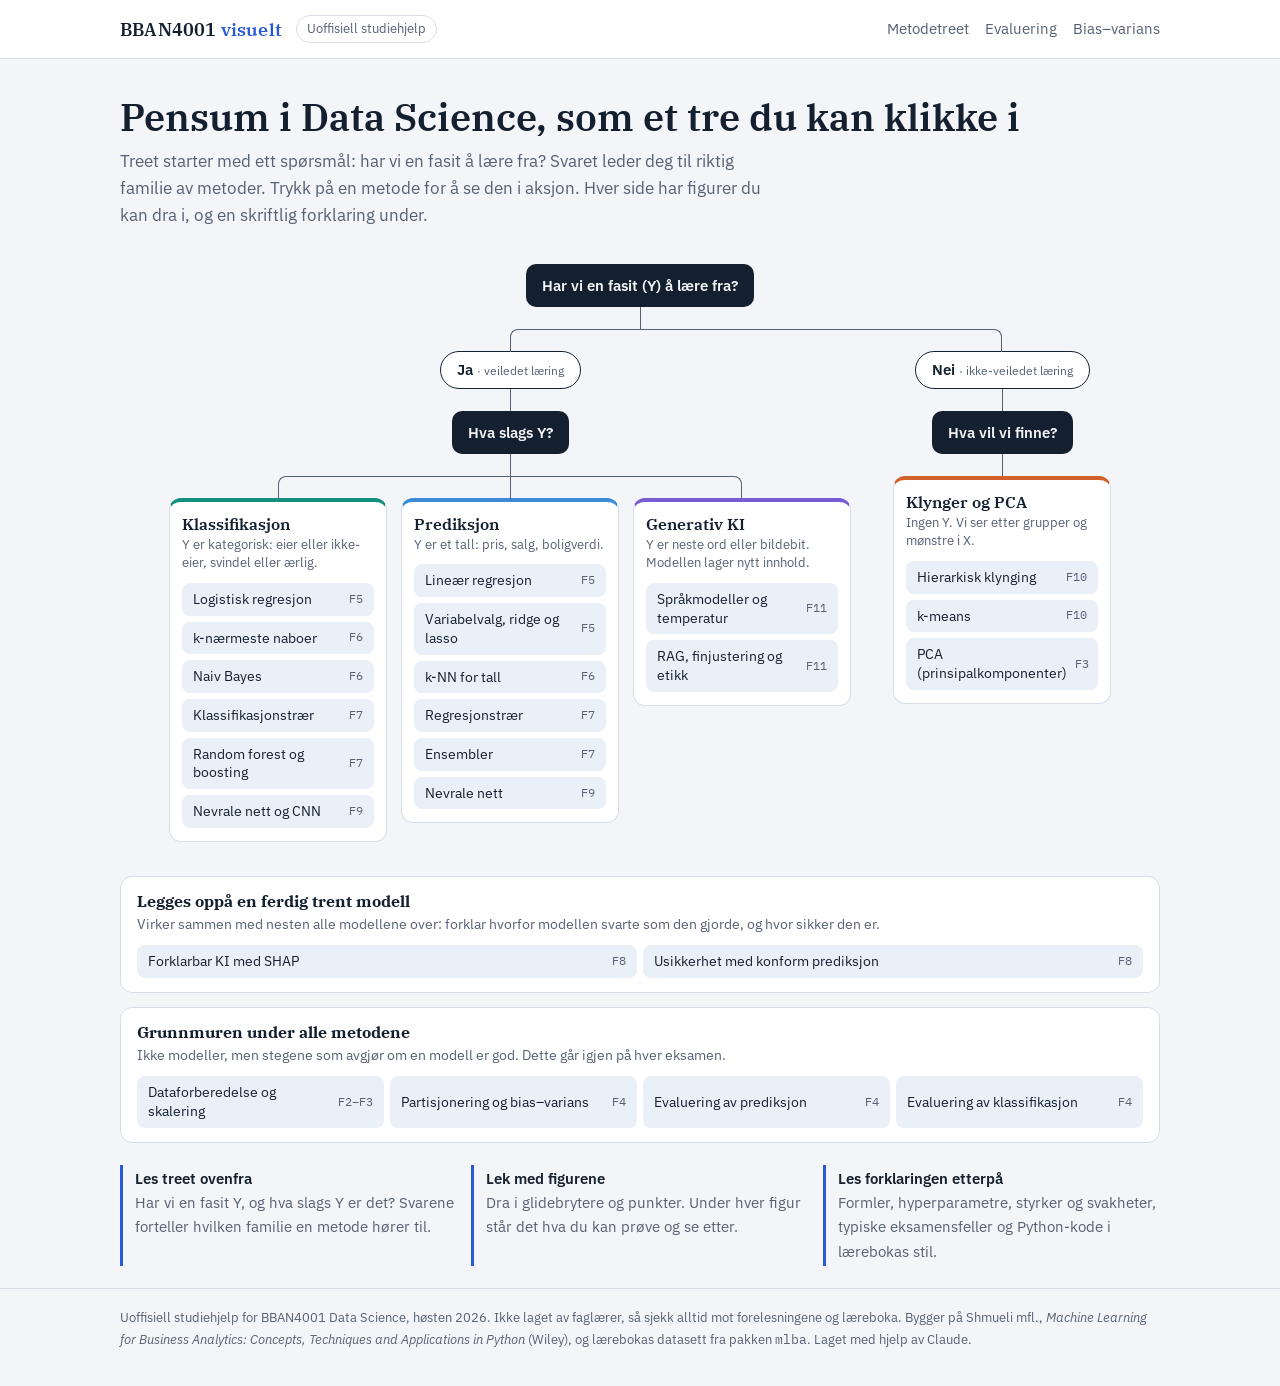
==== index.html @ ffef8c71 "First commit" ====
<!DOCTYPE html>
<html lang="nb">
<head>
<meta charset="utf-8">
<meta name="viewport" content="width=device-width, initial-scale=1">
<title>BBAN4001 visuelt</title>
<meta name="description" content="Klikkbart metodetre for BBAN4001 Data Science med interaktive figurer og forklaringer for hver metode.">
<link rel="preconnect" href="https://fonts.googleapis.com">
<link rel="preconnect" href="https://fonts.gstatic.com" crossorigin>
<link rel="stylesheet" href="https://fonts.googleapis.com/css2?family=IBM+Plex+Mono:wght@400;500&family=IBM+Plex+Sans:ital,wght@0,400;0,500;0,600;1,400&family=IBM+Plex+Serif:wght@500;600&display=swap">
<style>
:root{
  /* Layout: smal lesekolonne for tekst, bredere figurkort; forsiden er metodetreet i full bredde. */
  --bg:#f3f5f8;--surface:#ffffff;--ink:#14202f;--muted:#566174;--line:#d8dee7;--accent:#2a5bd7;
  --soft:#eaf0f8;--c0:#d4612c;--c1:#11907d;--c2:#7a5bd5;--c3:#c2457a;--c4:#3a8ad6;--c5:#9a8410;
  --hl:#e3a400;--bad:#c63b3b;--good:#1d8a4b;
  --font-display:"IBM Plex Serif",Georgia,"Times New Roman",serif;
  --font-body:"IBM Plex Sans",system-ui,-apple-system,"Segoe UI",Roboto,sans-serif;
  --font-mono:"IBM Plex Mono",ui-monospace,SFMono-Regular,Menlo,Consolas,monospace;
  color-scheme:light;
}
@media (prefers-color-scheme:dark){:root:not([data-theme="light"]){
  --bg:#0d1219;--surface:#151c27;--ink:#e3e8f0;--muted:#9aa5b6;--line:#2b3546;--accent:#7fa3ff;
  --soft:#1c2636;--c0:#f08a55;--c1:#38c3ab;--c2:#a78cf2;--c3:#e67aa7;--c4:#6eb1f0;--c5:#d4b93a;
  --hl:#ffc83a;--bad:#f07272;--good:#55c588;color-scheme:dark}}
:root[data-theme="dark"]{
  --bg:#0d1219;--surface:#151c27;--ink:#e3e8f0;--muted:#9aa5b6;--line:#2b3546;--accent:#7fa3ff;
  --soft:#1c2636;--c0:#f08a55;--c1:#38c3ab;--c2:#a78cf2;--c3:#e67aa7;--c4:#6eb1f0;--c5:#d4b93a;
  --hl:#ffc83a;--bad:#f07272;--good:#55c588;color-scheme:dark}

*{box-sizing:border-box}
html{-webkit-text-size-adjust:100%}
body{margin:0;background:var(--bg);color:var(--ink);font:16.5px/1.65 var(--font-body);font-feature-settings:"kern"}
a{color:var(--accent)}
a:focus-visible,button:focus-visible,input:focus-visible,select:focus-visible{outline:2px solid var(--accent);outline-offset:2px}
h1,h2,h3{text-wrap:balance;line-height:1.25}
code,kbd,pre{font-family:var(--font-mono)}
.wrap{max-width:1080px;margin:0 auto;padding:0 20px}
.sr{position:absolute;width:1px;height:1px;overflow:hidden;clip:rect(0 0 0 0);white-space:nowrap}

/* Topplinje */
.top{border-bottom:1px solid var(--line);background:var(--surface)}
.top .wrap{display:flex;align-items:center;gap:14px;min-height:58px;flex-wrap:wrap}
.brand{font-family:var(--font-display);font-weight:600;font-size:1.15rem;color:var(--ink);text-decoration:none;letter-spacing:.01em}
.brand span{color:var(--accent)}
.top .tag{font-size:.8rem;color:var(--muted);border:1px solid var(--line);border-radius:99px;padding:2px 10px}
.top nav{margin-left:auto;display:flex;gap:16px;font-size:.92rem}
.top nav a{color:var(--muted);text-decoration:none}
.top nav a:hover{color:var(--ink)}

/* Forside */
.hero{padding:34px 0 8px}
.hero h1{font-family:var(--font-display);font-weight:600;font-size:clamp(1.7rem,3.2vw,2.35rem);margin:0 0 8px}
.hero p{max-width:66ch;color:var(--muted);margin:0}
.legend-row{display:flex;flex-wrap:wrap;gap:8px 18px;margin:16px 0 0;font-size:.88rem;color:var(--muted)}

.tree{overflow-x:auto;padding:26px 0 8px}
.tree ul{display:flex;justify-content:center;margin:0;padding:22px 0 0;list-style:none;position:relative}
.tree>ul{padding-top:0}
.tree li{display:flex;flex-direction:column;align-items:center;position:relative;padding:22px 7px 0}
.tree li::before,.tree li::after{content:"";position:absolute;top:0;right:50%;width:50%;height:22px;border-top:1.5px solid var(--muted)}
.tree li::after{right:auto;left:50%;border-left:1.5px solid var(--muted)}
.tree li:only-child::before,.tree li:only-child::after{display:none}
.tree li:only-child{padding-top:0}
.tree li:first-child::before,.tree li:last-child::after{border:0 none}
.tree li:last-child::before{border-right:1.5px solid var(--muted);border-radius:0 8px 0 0}
.tree li:first-child::after{border-radius:8px 0 0 0}
.tree ul ul::before{content:"";position:absolute;top:0;left:50%;height:22px;border-left:1.5px solid var(--muted)}
.tree>ul>li{padding-top:0}
.q{background:var(--ink);color:var(--bg);border-radius:10px;padding:9px 16px;font-weight:600;font-size:.95rem;text-align:center;max-width:250px}
.branch{border:1.5px solid var(--ink);background:var(--surface);border-radius:99px;padding:6px 16px;font-weight:600;font-size:.92rem;white-space:nowrap}
.branch small{font-weight:400;color:var(--muted)}
.leaf{background:var(--surface);border:1px solid var(--line);border-top:4px solid var(--lc,var(--accent));border-radius:12px;padding:12px 12px 13px;width:218px}
.leaf h3{margin:0;font-size:1rem;font-family:var(--font-display);font-weight:600}
.leaf p{margin:2px 0 10px;font-size:.82rem;color:var(--muted);line-height:1.4}
.chips{display:flex;flex-direction:column;gap:6px}
.chip{display:flex;justify-content:space-between;align-items:center;gap:8px;text-decoration:none;color:var(--ink);background:var(--soft);border:1px solid transparent;border-radius:8px;padding:6px 10px;font-size:.9rem;line-height:1.3}
.chip:hover{border-color:var(--accent);background:var(--surface)}
.chip i{white-space:nowrap;font-style:normal;font-size:.72rem;color:var(--muted);font-family:var(--font-mono)}
.bands{display:grid;gap:14px;margin:26px 0 8px}
.band{background:var(--surface);border:1px solid var(--line);border-radius:12px;padding:14px 16px}
.band h2{margin:0 0 2px;font-size:1rem;font-family:var(--font-display)}
.band p{margin:0 0 10px;font-size:.85rem;color:var(--muted)}
.band .chips{flex-direction:row;flex-wrap:wrap}
.band .chip{flex:1 1 200px}
.howto{display:grid;grid-template-columns:repeat(auto-fit,minmax(230px,1fr));gap:14px;margin:22px 0}
.howto div{border-left:3px solid var(--accent);padding:2px 0 2px 12px;font-size:.92rem;color:var(--muted)}
.howto b{color:var(--ink);display:block;font-weight:600}

/* Temaside */
.crumbs{font-size:.86rem;color:var(--muted);padding:22px 0 0}
.crumbs a{color:var(--muted)}
.thead h1{font-family:var(--font-display);font-weight:600;font-size:clamp(1.6rem,3vw,2.2rem);margin:6px 0 6px}
.lead{font-size:1.07rem;max-width:68ch;margin:0;color:var(--ink)}
.pills{display:flex;flex-wrap:wrap;gap:6px;margin:12px 0 4px}
.pill{font-size:.78rem;border:1px solid var(--line);border-radius:99px;padding:2px 10px;color:var(--muted);background:var(--surface)}
.pill.f{border-color:var(--accent);color:var(--accent)}

.viz{background:var(--surface);border:1px solid var(--line);border-radius:14px;padding:18px 20px 16px;margin:22px 0}
.viz>h2{font-family:var(--font-body);font-size:1.06rem;font-weight:600;margin:0 0 4px}
.viz .sub{margin:0 0 12px;color:var(--muted);font-size:.92rem;max-width:75ch}
.cols{display:grid;grid-template-columns:minmax(0,1.55fr) minmax(0,1fr);gap:18px;align-items:start}
.cols.even{grid-template-columns:minmax(0,1fr) minmax(0,1fr)}
.controls{display:flex;flex-wrap:wrap;gap:12px 22px;align-items:center;margin:4px 0 12px}
.ctl{display:flex;align-items:center;gap:10px;font-size:.9rem}
.ctl label,.ctl-lab{color:var(--muted);white-space:nowrap}
.ctl input[type=range]{width:170px;accent-color:var(--accent)}
.ctl output{font-family:var(--font-mono);font-size:.88rem;min-width:3.6em;font-variant-numeric:tabular-nums}
.ctl select{font:inherit;font-size:.9rem;padding:4px 8px;border-radius:8px;border:1px solid var(--line);background:var(--surface);color:var(--ink)}
.ctl input[type=number]{width:5.5em;font:inherit;font-size:.9rem;padding:3px 6px;border-radius:6px;border:1px solid var(--line);background:var(--surface);color:var(--ink);font-variant-numeric:tabular-nums}
.seg{display:inline-flex;border:1px solid var(--line);border-radius:9px;overflow:hidden}
.seg button{font:inherit;font-size:.86rem;background:transparent;color:var(--ink);border:0;border-right:1px solid var(--line);padding:5px 11px;cursor:pointer}
.seg button:last-child{border-right:0}
.seg button[aria-pressed="true"]{background:var(--ink);color:var(--bg)}
.btn{font:inherit;font-size:.88rem;background:var(--surface);color:var(--ink);border:1px solid var(--muted);border-radius:8px;padding:5px 12px;cursor:pointer}
.btn:hover{background:var(--soft)}
.btn.primary{background:var(--accent);border-color:var(--accent);color:#fff}
:root[data-theme="dark"] .btn.primary{color:#0d1219}
@media (prefers-color-scheme:dark){:root:not([data-theme="light"]) .btn.primary{color:#0d1219}}
.btn:active{transform:translateY(1px)}
.tiles{display:grid;grid-template-columns:repeat(auto-fit,minmax(112px,1fr));gap:8px}
.tile{background:var(--soft);border-radius:9px;padding:8px 10px}
.tile-l{font-size:.76rem;color:var(--muted);line-height:1.3}
.tile-v{font-family:var(--font-mono);font-size:1.12rem;font-weight:500;font-variant-numeric:tabular-nums;line-height:1.4}
.tile-v.bad{color:var(--bad)}.tile-v.good{color:var(--good)}.tile-v.hl{color:var(--accent)}
.try{margin-top:12px;font-size:.88rem;color:var(--muted);border-left:3px solid var(--hl);padding:2px 0 2px 12px}
.try ul{margin:2px 0 0;padding-left:18px}
.note{font-size:.86rem;color:var(--muted);margin:8px 0 0}
.mini{font-size:.86rem;color:var(--muted)}

svg.plot{display:block;width:100%;height:auto;overflow:visible;font-family:var(--font-body);touch-action:none}
:where(svg.plot) text{fill:var(--muted);font-size:12px}
:where(svg.plot) .lbl{fill:var(--ink)}
:where(svg.plot) .grid line{stroke:var(--line)}
:where(svg.plot) .axis line{stroke:var(--muted)}
.f-c0{fill:var(--c0)}.f-c1{fill:var(--c1)}.f-c2{fill:var(--c2)}.f-c3{fill:var(--c3)}.f-c4{fill:var(--c4)}.f-c5{fill:var(--c5)}
.s-c0{stroke:var(--c0)}.s-c1{stroke:var(--c1)}.s-c2{stroke:var(--c2)}.s-c3{stroke:var(--c3)}.s-c4{stroke:var(--c4)}.s-c5{stroke:var(--c5)}
.f-ink{fill:var(--ink)}.s-ink{stroke:var(--ink)}.f-acc{fill:var(--accent)}.s-acc{stroke:var(--accent)}
.f-hl{fill:var(--hl)}.s-hl{stroke:var(--hl)}.f-mut{fill:var(--muted)}.s-mut{stroke:var(--muted)}
.f-soft{fill:var(--soft)}.f-surf{fill:var(--surface)}.s-surf{stroke:var(--surface)}.s-line{stroke:var(--line)}.f-line{fill:var(--line)}
.f-bad{fill:var(--bad)}.s-bad{stroke:var(--bad)}.f-good{fill:var(--good)}.s-good{stroke:var(--good)}
.halo{paint-order:stroke;stroke:var(--surface);stroke-width:3.5px;stroke-linejoin:round}
.drag{cursor:grab}.drag:active{cursor:grabbing}

/* Tabeller i figurer og tekst */
.tbl{border-collapse:collapse;font-size:.88rem;font-variant-numeric:tabular-nums}
.tbl th,.tbl td{border:1px solid var(--line);padding:4px 9px;text-align:right}
.tbl th{background:var(--soft);font-weight:600;color:var(--ink)}
.tbl td.l,.tbl th.l{text-align:left}
.tbl tr.on td{background:color-mix(in srgb,var(--hl) 22%,transparent)}
.tbl td.hit{background:color-mix(in srgb,var(--accent) 18%,transparent);font-weight:600}
.tblwrap{overflow-x:auto}
.cm{display:grid;grid-template-columns:auto 1fr 1fr;gap:6px;font-size:.85rem;max-width:330px}
.cm .h{color:var(--muted);text-align:center;font-size:.8rem}
.cm .r{color:var(--muted);text-align:right;align-self:center;padding-right:4px;font-size:.8rem}
.cm .c{border-radius:9px;padding:7px 4px;text-align:center;background:var(--soft)}
.cm .c b{display:block;font-family:var(--font-mono);font-size:1.3rem;font-weight:500}
.cm .c span{font-size:.75rem;color:var(--muted)}
.cm .c.err{background:color-mix(in srgb,var(--bad) 16%,transparent)}
.cm .c.err b,.cm .c.err span{color:var(--bad)}

/* Løpende tekst */
.prose{max-width:72ch;margin:34px 0 10px}
.prose h2{font-family:var(--font-display);font-weight:600;font-size:1.42rem;margin:34px 0 8px}
.prose h3{font-size:1.05rem;margin:22px 0 4px}
.prose p,.prose li{max-width:72ch}
.prose ul,.prose ol{padding-left:22px}
.prose li{margin:3px 0}
.formula{font-family:var(--font-display);font-size:1.08rem;background:var(--surface);border:1px solid var(--line);border-radius:10px;padding:10px 16px;margin:12px 0;overflow-x:auto;line-height:1.9}
.formula .v{font-style:italic}
.pit{background:color-mix(in srgb,var(--hl) 13%,var(--surface));border:1px solid color-mix(in srgb,var(--hl) 45%,transparent);border-radius:10px;padding:10px 14px;margin:14px 0}
.pit b:first-child{display:block;margin-bottom:2px}
pre{background:var(--surface);border:1px solid var(--line);border-radius:10px;padding:12px 14px;overflow-x:auto;font-size:.84rem;line-height:1.55}
.prose code{font-size:.88em;background:var(--soft);border-radius:4px;padding:1px 4px}
.prose pre code{background:none;padding:0;font-size:1em}
.pros{display:grid;grid-template-columns:repeat(auto-fit,minmax(230px,1fr));gap:12px;margin:12px 0}
.pros>div{background:var(--surface);border:1px solid var(--line);border-radius:10px;padding:8px 14px}
.pros h3{margin:4px 0 2px;font-size:.95rem}
.pros ul{margin:4px 0;padding-left:18px;font-size:.93rem}

.pager{display:flex;justify-content:space-between;gap:12px;border-top:1px solid var(--line);margin:36px 0 0;padding:16px 0 40px;font-size:.92rem}
.pager a{text-decoration:none;max-width:48%}
.pager small{display:block;color:var(--muted)}
.foot{border-top:1px solid var(--line);color:var(--muted);font-size:.82rem;padding:18px 0 36px;margin-top:20px}

@media (max-width:860px){
  .cols,.cols.even{grid-template-columns:minmax(0,1fr)}
  .tree ul{display:block;padding:0 0 0 18px}
  .tree>ul{padding-left:0}
  .tree li{display:block;padding:10px 0 0 16px;border-left:1.5px solid var(--muted)}
  .tree li::before{display:block!important;content:"";position:absolute;left:0;top:26px;width:12px;height:0;border:0;border-top:1.5px solid var(--muted);border-radius:0}
  .tree li::after,.tree ul ul::before{display:none}
  .tree li:last-child{border-left-color:transparent}
  .tree li:last-child::before{border-left:1.5px solid var(--muted);height:26px;top:0;border-radius:0 0 0 8px;border-right:0}
  .tree>ul>li{border-left:0;padding-left:0}
  .tree>ul>li::before{display:none!important}
  .q,.leaf{max-width:none;width:auto}
  .branch{display:inline-block}
}
@media (max-width:520px){
  body{font-size:16px}
  .viz{padding:14px 12px;border-radius:12px}
  .ctl input[type=range]{width:130px}
  .top nav{display:none}
}
@media (prefers-reduced-motion:reduce){*{transition:none!important;animation:none!important;scroll-behavior:auto!important}}

</style>
</head>
<body>
<header class="top"><div class="wrap">
<a class="brand" href="#">BBAN4001 <span>visuelt</span></a>
<span class="tag">Uoffisiell studiehjelp</span>
<nav aria-label="Snarveier"><a href="#">Metodetreet</a><a href="#evaluering-klassifikasjon">Evaluering</a><a href="#bias-varians">Bias–varians</a></nav>
</div></header>
<main id="main" class="wrap"></main>
<footer class="foot"><div class="wrap">
Uoffisiell studiehjelp for BBAN4001 Data Science, høsten 2026. Ikke laget av faglærer, så sjekk alltid mot forelesningene og læreboka.
Bygger på Shmueli mfl., <i>Machine Learning for Business Analytics: Concepts, Techniques and Applications in Python</i> (Wiley), og lærebokas datasett fra pakken <code>mlba</code>. Laget med hjelp av Claude.
</div></footer>
<script>
/* ---- lib.js ---- */
/* Felles hjelpefunksjoner: DOM, SVG-plott, kontroller, tall og tilfeldige data. */
const NS = 'http://www.w3.org/2000/svg';
let _uid = 0;
const uid = p => (p || 'id') + (++_uid);

function H(tag, attrs, ...kids) {
  const e = document.createElement(tag);
  for (const [k, v] of Object.entries(attrs || {})) {
    if (v == null || v === false) continue;
    if (k === 'class') e.className = v;
    else if (k === 'html') e.innerHTML = v;
    else if (k === 'text') e.textContent = v;
    else if (k.startsWith('on') && typeof v === 'function') e.addEventListener(k.slice(2), v);
    else e.setAttribute(k, v === true ? '' : v);
  }
  for (const c of kids.flat(Infinity)) {
    if (c == null || c === false) continue;
    e.append(c instanceof Node ? c : document.createTextNode(String(c)));
  }
  return e;
}
function S(tag, attrs, parent) {
  const e = document.createElementNS(NS, tag);
  for (const [k, v] of Object.entries(attrs || {})) {
    if (v == null) continue;
    if (k === 'text') e.textContent = v; else e.setAttribute(k, v);
  }
  if (parent) parent.appendChild(e);
  return e;
}
const clear = el => { while (el.firstChild) el.removeChild(el.firstChild); return el; };

/* Tall */
function fx(v, d = 2) {
  if (v == null || !isFinite(v)) return '–';
  const s = (Math.abs(v) < 0.5 * Math.pow(10, -d) ? 0 : v).toFixed(d);
  return s.replace('-', '−');
}
const fint = v => (v == null || !isFinite(v)) ? '–' : Math.round(v).toLocaleString('nb-NO').replace('-', '−');
const fpct = (v, d = 1) => fx(100 * v, d) + ' %';
const sum = a => a.reduce((s, v) => s + v, 0);
const mean = a => sum(a) / a.length;
const sd = (a, ddof = 1) => { const m = mean(a); return Math.sqrt(sum(a.map(v => (v - m) ** 2)) / (a.length - ddof)); };
const sigmoid = z => 1 / (1 + Math.exp(-z));
const clamp = (v, a, b) => Math.max(a, Math.min(b, v));
const range = (n, f = i => i) => Array.from({ length: n }, (_, i) => f(i));
function softmax(z, T = 1) { const m = Math.max(...z.map(v => v / T)); const e = z.map(v => Math.exp(v / T - m)); const s = sum(e); return e.map(v => v / s); }
function quantile(sorted, q) { const p = (sorted.length - 1) * q, i = Math.floor(p), f = p - i; return sorted[i] + (sorted[Math.min(i + 1, sorted.length - 1)] - sorted[i]) * f; }
const dist2 = (a, b) => Math.hypot(a[0] - b[0], a[1] - b[1]);

/* Seedet tilfeldighet (mulberry32) slik at figurene er like hver gang */
function RNG(seed) {
  let a = seed >>> 0;
  const r = () => { a |= 0; a = a + 0x6D2B79F5 | 0; let t = Math.imul(a ^ a >>> 15, 1 | a); t = t + Math.imul(t ^ t >>> 7, 61 | t) ^ t; return ((t ^ t >>> 14) >>> 0) / 4294967296; };
  r.n = () => { let u = 0; while (!u) u = r(); return Math.sqrt(-2 * Math.log(u)) * Math.cos(2 * Math.PI * r()); };
  r.int = n => Math.floor(r() * n);
  r.pick = arr => arr[Math.floor(r() * arr.length)];
  r.shuffle = arr => { const a2 = arr.slice(); for (let i = a2.length - 1; i > 0; i--) { const j = Math.floor(r() * (i + 1)); [a2[i], a2[j]] = [a2[j], a2[i]]; } return a2; };
  return r;
}
function blobs(rng, centers, n, s) { const out = []; centers.forEach((c, k) => { for (let i = 0; i < n; i++) out.push([c[0] + s * rng.n(), c[1] + s * rng.n(), k]); }); return out; }
function moons(rng, n, noise) {
  const out = [];
  for (let i = 0; i < n; i++) {
    const k = i % 2, t = Math.PI * rng();
    const x = k ? 1 - Math.cos(t) : Math.cos(t), y = k ? 0.5 - Math.sin(t) : Math.sin(t);
    out.push([x + noise * rng.n(), y + noise * rng.n(), k]);
  }
  return out;
}

/* Skalaer og akser */
function lin(d0, d1, r0, r1) { const f = v => r0 + (v - d0) / (d1 - d0) * (r1 - r0); f.inv = p => d0 + (p - r0) / (r1 - r0) * (d1 - d0); f.d = [d0, d1]; return f; }
function niceTicks(a, b, n = 5) {
  const span = b - a; if (!(span > 0)) return [a];
  const s0 = span / n, mag = Math.pow(10, Math.floor(Math.log10(s0))), err = s0 / mag;
  const step = (err >= 7.5 ? 10 : err >= 3.5 ? 5 : err >= 1.5 ? 2 : 1) * mag;
  const t = []; for (let v = Math.ceil(a / step - 1e-9) * step; v <= b + 1e-9 * step; v += step) t.push(+v.toFixed(10));
  return t;
}
const tickFmt = v => Math.abs(v) >= 10000 ? fint(v) : (Number.isInteger(+v.toFixed(6)) ? String(Math.round(v)).replace('-', '−') : String(+v.toFixed(3)).replace('-', '−'));

class Plot {
  constructor(parent, o) {
    this.o = o = Object.assign({ w: 640, h: 380, m: { t: 14, r: 16, b: 48, l: 58 }, x: [0, 1], y: [0, 1], xlab: '', ylab: '', grid: true, xticks: null, yticks: null, xfmt: tickFmt, yfmt: tickFmt, nx: 6, ny: 5, label: '' }, o);
    o.m = Object.assign({ t: 14, r: 16, b: 48, l: 58 }, o.m);
    this.svg = S('svg', { viewBox: `0 0 ${o.w} ${o.h}`, class: 'plot', role: 'img', 'aria-label': o.label || o.ylab + ' mot ' + o.xlab }, parent);
    this.gGrid = S('g', { class: 'grid' }, this.svg);
    this.gBack = S('g', {}, this.svg);
    this.gAxis = S('g', { class: 'axis' }, this.svg);
    this.gData = S('g', {}, this.svg);
    this.gTop = S('g', {}, this.svg);
    this.setDomain(o.x, o.y);
  }
  setDomain(x, y) {
    const o = this.o; o.x = x || o.x; o.y = y || o.y;
    this.x = lin(o.x[0], o.x[1], o.m.l, o.w - o.m.r);
    this.y = lin(o.y[0], o.y[1], o.h - o.m.b, o.m.t);
    this.drawAxes();
  }
  drawAxes() {
    const o = this.o, X = this.x, Y = this.y; clear(this.gGrid); clear(this.gAxis);
    const xt = o.xticks || niceTicks(o.x[0], o.x[1], o.nx), yt = o.yticks || niceTicks(o.y[0], o.y[1], o.ny);
    const x0 = o.m.l, x1 = o.w - o.m.r, y0 = o.h - o.m.b, y1 = o.m.t;
    for (const t of xt) {
      if (t < Math.min(...o.x) - 1e-9 || t > Math.max(...o.x) + 1e-9) continue;
      if (o.grid) S('line', { x1: X(t), x2: X(t), y1: y0, y2: y1 }, this.gGrid);
      S('text', { x: X(t), y: y0 + 17, 'text-anchor': 'middle', text: o.xfmt(t) }, this.gAxis);
    }
    for (const t of yt) {
      if (t < Math.min(...o.y) - 1e-9 || t > Math.max(...o.y) + 1e-9) continue;
      if (o.grid) S('line', { x1: x0, x2: x1, y1: Y(t), y2: Y(t) }, this.gGrid);
      S('text', { x: x0 - 8, y: Y(t) + 4, 'text-anchor': 'end', text: o.yfmt(t) }, this.gAxis);
    }
    S('line', { x1: x0, x2: x1, y1: y0, y2: y0 }, this.gAxis);
    S('line', { x1: x0, x2: x0, y1: y0, y2: y1 }, this.gAxis);
    if (o.xlab) S('text', { x: (x0 + x1) / 2, y: o.h - 8, 'text-anchor': 'middle', class: 'lbl', text: o.xlab }, this.gAxis);
    if (o.ylab) S('text', { x: 0, y: 0, transform: `translate(15 ${(y0 + y1) / 2}) rotate(-90)`, 'text-anchor': 'middle', class: 'lbl', text: o.ylab }, this.gAxis);
  }
  layer(parent) { return S('g', {}, parent || this.gData); }
  pt(evt) {
    const p = this.svg.createSVGPoint(); p.x = evt.clientX; p.y = evt.clientY;
    const ctm = this.svg.getScreenCTM(); const q = ctm ? p.matrixTransform(ctm.inverse()) : { x: 0, y: 0 };
    return { px: q.x, py: q.y, x: this.x.inv(q.x), y: this.y.inv(q.y) };
  }
  inside(p) { const o = this.o; return p.px >= o.m.l && p.px <= o.w - o.m.r && p.py >= o.m.t && p.py <= o.h - o.m.b; }
  clip() { return [Math.min(...this.o.x), Math.max(...this.o.x), Math.min(...this.o.y), Math.max(...this.o.y)]; }
}
/* Gjør et SVG-element flyttbart; onmove får punktet i dataenheter */
function draggable(plot, el, onmove) {
  el.classList.add('drag');
  el.addEventListener('pointerdown', e => {
    e.preventDefault(); e.stopPropagation(); el.setPointerCapture(e.pointerId);
    const mv = ev => onmove(plot.pt(ev));
    const up = () => { el.removeEventListener('pointermove', mv); el.removeEventListener('pointerup', up); el.removeEventListener('pointercancel', up); };
    el.addEventListener('pointermove', mv); el.addEventListener('pointerup', up); el.addEventListener('pointercancel', up);
  });
}
/* Klikk eller dra i bakgrunnen flytter et punkt */
function clickMove(plot, onmove) {
  const svg = plot.svg; let on = false;
  svg.addEventListener('pointerdown', e => { const p = plot.pt(e); if (!plot.inside(p)) return; on = true; svg.setPointerCapture(e.pointerId); onmove(p); });
  svg.addEventListener('pointermove', e => { if (on) { const p = plot.pt(e); if (plot.inside(p)) onmove(p); } });
  const stop = () => { on = false; };
  svg.addEventListener('pointerup', stop); svg.addEventListener('pointercancel', stop);
}
function pathOf(pts) { return pts.map((p, i) => (i ? 'L' : 'M') + p[0].toFixed(2) + ' ' + p[1].toFixed(2)).join(''); }

/* Kontroller */
function Controls(parent) { const c = H('div', { class: 'controls' }); parent.append(c); return c; }
function Slider(parent, o) {
  const id = uid('s'), fmt = o.fmt || (v => String(v));
  const inp = H('input', { type: 'range', id, min: o.min, max: o.max, step: o.step || 1, value: o.value });
  const out = H('output', { for: id }, fmt(+o.value));
  const wrap = H('div', { class: 'ctl' }, H('label', { for: id }, o.label), inp, out);
  inp.addEventListener('input', () => { out.textContent = fmt(+inp.value); o.oninput && o.oninput(+inp.value); });
  parent.append(wrap);
  return { el: wrap, input: inp, get value() { return +inp.value; }, set(v, fire = true) { inp.value = v; out.textContent = fmt(+inp.value); if (fire && o.oninput) o.oninput(+inp.value); }, setMax(m) { inp.max = m; } };
}
function Seg(parent, o) {
  const wrap = H('div', { class: 'ctl' }); if (o.label) wrap.append(H('span', { class: 'ctl-lab' }, o.label));
  const g = H('div', { class: 'seg', role: 'group', 'aria-label': o.label || 'Valg' });
  let cur = o.value;
  const btns = o.options.map(([v, t]) => { const b = H('button', { type: 'button', 'aria-pressed': String(v === cur) }, t); b._v = v; b.addEventListener('click', () => api.set(v)); return b; });
  g.append(...btns); wrap.append(g); parent.append(wrap);
  const api = { el: wrap, get value() { return cur; }, set(v, fire = true) { cur = v; btns.forEach(b => b.setAttribute('aria-pressed', String(b._v === v))); if (fire && o.onchange) o.onchange(v); } };
  return api;
}
function Select(parent, o) {
  const id = uid('sel'); const sel = H('select', { id }, o.options.map(([v, t]) => H('option', { value: v }, t)));
  sel.value = o.value; sel.addEventListener('change', () => o.onchange && o.onchange(sel.value));
  parent.append(H('div', { class: 'ctl' }, H('label', { for: id }, o.label), sel));
  return sel;
}
function Btn(parent, label, onclick, cls) { const b = H('button', { type: 'button', class: 'btn ' + (cls || '') }, label); b.addEventListener('click', onclick); parent.append(b); return b; }
function Tiles(parent, defs) {
  const g = H('div', { class: 'tiles' }); const map = {};
  for (const [k, l] of defs) { const v = H('div', { class: 'tile-v' }, '–'); g.append(H('div', { class: 'tile' }, H('div', { class: 'tile-l' }, l), v)); map[k] = v; }
  parent.append(g);
  return { el: g, set(k, val, cls) { map[k].textContent = val; map[k].className = 'tile-v' + (cls ? ' ' + cls : ''); } };
}
/* Liten forvirringsmatrise (rader = faktisk, kolonner = predikert), samme rekkefølge som classificationSummary */
function ConfMat(parent, names) {
  const n = names || ['0', '1'];
  const cell = (k) => H('div', { class: 'c', id: uid('cm') }, H('b', {}, '0'), H('span', {}, k));
  const c = { TN: cell('TN'), FP: cell('FP'), FN: cell('FN'), TP: cell('TP') };
  const g = H('div', { class: 'cm' }, H('div'), H('div', { class: 'h' }, 'pred. ' + n[0]), H('div', { class: 'h' }, 'pred. ' + n[1]),
    H('div', { class: 'r' }, 'faktisk ' + n[0]), c.TN, c.FP, H('div', { class: 'r' }, 'faktisk ' + n[1]), c.FN, c.TP);
  parent.append(H('div', { class: 'mini', style: 'margin-bottom:4px' }, 'Forvirringsmatrise'), g);
  return { set(v) { for (const k of ['TN', 'FP', 'FN', 'TP']) { c[k].firstChild.textContent = v[k]; c[k].className = 'c' + ((k === 'FP' || k === 'FN') && v[k] > 0 ? ' err' : ''); } } };
}
/* Opprydding når man bytter side (animasjoner o.l.) */
const CLEANUP = [];
const onLeave = f => CLEANUP.push(f);
/* Lineær algebra: løs Ax = b med Gauss-eliminasjon (delvis pivotering) */
function solveLin(A, b) {
  const n = b.length, M = A.map((row, i) => row.slice().concat([b[i]]));
  for (let c = 0; c < n; c++) {
    let p = c; for (let r = c + 1; r < n; r++) if (Math.abs(M[r][c]) > Math.abs(M[p][c])) p = r;
    [M[c], M[p]] = [M[p], M[c]];
    const d = M[c][c] || 1e-12;
    for (let r = c + 1; r < n; r++) { const f = M[r][c] / d; if (!f) continue; for (let j = c; j <= n; j++) M[r][j] -= f * M[c][j]; }
  }
  const x = new Array(n).fill(0);
  for (let r = n - 1; r >= 0; r--) { let s = M[r][n]; for (let j = r + 1; j < n; j++) s -= M[r][j] * x[j]; x[r] = s / (M[r][r] || 1e-12); }
  return x;
}
/* Minste kvadrater for designmatrise X (rader) og y, med valgfri ridge-straff lam (ikke på konstantleddet) */
function lstsq(X, y, lam = 0) {
  const p = X[0].length, A = range(p, () => new Array(p).fill(0)), b = new Array(p).fill(0);
  for (let i = 0; i < X.length; i++) { const r = X[i]; for (let a = 0; a < p; a++) { b[a] += r[a] * y[i]; for (let c = 0; c < p; c++) A[a][c] += r[a] * r[c]; } }
  for (let a = 1; a < p; a++) A[a][a] += lam;
  A[0][0] += lam * 1e-6;
  return solveLin(A, b);
}
function polyfit(xs, ys, deg, lam = 1e-9) { return lstsq(xs.map(x => range(deg + 1, j => Math.pow(x, j))), ys, lam); }
function polyval(b, x) { let s = 0, pw = 1; for (const c of b) { s += c * pw; pw *= x; } return s; }
function median(a) { const s = a.slice().sort((p, q) => p - q); return quantile(s, 0.5); }
function star(cx, cy, R, r) { const pts = []; for (let i = 0; i < 10; i++) { const a = -Math.PI / 2 + i * Math.PI / 5, rr = i % 2 ? r : R; pts.push((cx + rr * Math.cos(a)).toFixed(1) + ',' + (cy + rr * Math.sin(a)).toFixed(1)); } return pts.join(' '); }
Plot.prototype.clipLayer = function () {
  const id = uid('clip'), o = this.o;
  const defs = this.svg.querySelector('defs') || S('defs', {}, this.svg);
  const cp = S('clipPath', { id }, defs);
  S('rect', { x: o.m.l, y: o.m.t, width: o.w - o.m.l - o.m.r, height: o.h - o.m.t - o.m.b }, cp);
  return S('g', { 'clip-path': `url(#${id})` }, this.gData);
};
/* Plasserer punktetiketter uten at de overlapper hverandre (grådig, fire kandidatposisjoner) */
function placeLabels(g, items, fs = 11.5) {
  const boxes = [], out = [];
  for (const it of items) {
    const w = it.text.length * fs * 0.56, h = fs + 2;
    const cands = [[8, -5, 'start'], [8, 13, 'start'], [-8, -5, 'end'], [-8, 13, 'end'], [0, -11, 'middle'], [0, 21, 'middle']];
    let pick = cands[0];
    for (const c of cands) {
      const x0 = c[2] === 'start' ? it.x + c[0] : c[2] === 'end' ? it.x + c[0] - w : it.x - w / 2, y0 = it.y + c[1] - fs;
      if (!boxes.some(b => x0 < b[0] + b[2] && x0 + w > b[0] && y0 < b[1] + b[3] && y0 + h > b[1])) { pick = c; boxes.push([x0, y0, w, h]); break; }
    }
    out.push(S('text', { x: it.x + pick[0], y: it.y + pick[1], 'text-anchor': pick[2], class: 'lbl halo', text: it.text, style: `font-size:${fs}px;font-weight:${it.bold ? 700 : 400}` }, g));
  }
  return out;
}

/* ---- data.js ---- */
const DATA = {"mowers":[[60.0,18.4,1],[85.5,16.8,1],[64.8,21.6,1],[61.5,20.8,1],[87.0,23.6,1],[110.1,19.2,1],[108.0,17.6,1],[82.8,22.4,1],[69.0,20.0,1],[93.0,20.8,1],[51.0,22.0,1],[81.0,20.0,1],[75.0,19.6,0],[52.8,20.8,0],[64.8,17.2,0],[43.2,20.4,0],[84.0,17.6,0],[49.2,17.6,0],[59.4,16.0,0],[66.0,18.4,0],[47.4,16.4,0],[33.0,18.8,0],[51.0,14.0,0],[63.0,14.8,0]],"owner":[[0.9959,1],[0.9875,1],[0.9844,1],[0.9804,1],[0.9481,1],[0.8892,1],[0.8476,1],[0.7628,0],[0.7069,1],[0.6807,1],[0.6563,1],[0.6224,0],[0.5055,1],[0.4713,0],[0.3371,0],[0.2179,1],[0.1992,0],[0.1494,0],[0.0479,0],[0.0383,0],[0.0248,0],[0.0218,0],[0.0161,0],[0.0031,0]],"cereals":[["100%_Bran",70,68.4],["100%_Natural_Bran",120,33.98],["All-Bran",70,59.43],["All-Bran_with_Extra_Fiber",50,93.7],["Almond_Delight",110,34.38],["Apple_Cinnamon_Cheerios",110,29.51],["Apple_Jacks",110,33.17],["Basic_4",130,37.04],["Bran_Chex",90,49.12],["Bran_Flakes",90,53.31],["Cap'n'Crunch",120,18.04],["Cheerios",110,50.76],["Cinnamon_Toast_Crunch",120,19.82],["Clusters",110,40.4],["Cocoa_Puffs",110,22.74],["Corn_Chex",110,41.45],["Corn_Flakes",100,45.86],["Corn_Pops",110,35.78],["Count_Chocula",110,22.4],["Cracklin'_Oat_Bran",110,40.45],["Cream_of_Wheat_(Quick)",100,64.53],["Crispix",110,46.9],["Crispy_Wheat_&_Raisins",100,36.18],["Double_Chex",100,44.33],["Froot_Loops",110,32.21],["Frosted_Flakes",110,31.44],["Frosted_Mini-Wheats",100,58.35],["Fruit_&_Fibre_Dates,_Walnuts,_and_Oats",120,40.92],["Fruitful_Bran",120,41.02],["Fruity_Pebbles",110,28.03],["Golden_Crisp",100,35.25],["Golden_Grahams",110,23.8],["Grape_Nuts_Flakes",100,52.08],["Grape-Nuts",110,53.37],["Great_Grains_Pecan",120,45.81],["Honey_Graham_Ohs",120,21.87],["Honey_Nut_Cheerios",110,31.07],["Honey-comb",110,28.74],["Just_Right_Crunchy__Nuggets",110,36.52],["Just_Right_Fruit_&_Nut",140,36.47],["Kix",110,39.24],["Life",100,45.33],["Lucky_Charms",110,26.73],["Maypo",100,54.85],["Muesli_Raisins,_Dates,_&_Almonds",150,37.14],["Muesli_Raisins,_Peaches,_&_Pecans",150,34.14],["Mueslix_Crispy_Blend",160,30.31],["Multi-Grain_Cheerios",100,40.11],["Nut&Honey_Crunch",120,29.92],["Nutri-Grain_Almond-Raisin",140,40.69],["Nutri-grain_Wheat",90,59.64],["Oatmeal_Raisin_Crisp",130,30.45],["Post_Nat._Raisin_Bran",120,37.84],["Product_19",100,41.5],["Puffed_Rice",50,60.76],["Puffed_Wheat",50,63.01],["Quaker_Oat_Squares",100,49.51],["Quaker_Oatmeal",100,50.83],["Raisin_Bran",120,39.26],["Raisin_Nut_Bran",100,39.7],["Raisin_Squares",90,55.33],["Rice_Chex",110,42.0],["Rice_Krispies",110,40.56],["Shredded_Wheat",80,68.24],["Shredded_Wheat_'n'Bran",90,74.47],["Shredded_Wheat_spoon_size",90,72.8],["Smacks",110,31.23],["Special_K",110,53.13],["Strawberry_Fruit_Wheats",90,59.36],["Total_Corn_Flakes",110,38.84],["Total_Raisin_Bran",140,28.59],["Total_Whole_Grain",100,46.66],["Triples",110,39.11],["Trix",110,27.75],["Wheat_Chex",100,49.79],["Wheaties",100,51.59],["Wheaties_Honey_Gold",110,36.19]],"cerealPVE":[0.2795,0.2422,0.1469,0.0784,0.0761,0.0555,0.0517,0.032,0.0243,0.0071,0.0049,0.0015,0.0],"cerealPC1":[["fiber",-0.453],["rating",-0.438],["potass",-0.402],["protein",-0.307],["calories",0.3],["cups",0.295],["sugars",0.228],["carbo",0.192],["sodium",0.183],["shelf",-0.171],["vitamins",0.116],["weight",0.05],["fat",0.04]],"cerealN":74,"utilities":[["Arizona ",9077,0.628],["Boston ",5088,1.555],["Central ",9212,1.058],["Commonwealth",6423,0.7],["NY",3300,2.044],["Florida ",11127,1.241],["Hawaiian ",7642,1.652],["Idaho",13082,0.309],["Kentucky",8406,0.862],["Madison ",6455,0.623],["Nevada",17441,0.768],["New England",6154,1.897],["Northern",7179,0.527],["Oklahoma",9673,0.588],["Pacific ",6468,1.4],["Puget",15991,0.62],["San Diego",5714,1.92],["Southern",10140,1.108],["Texas",13507,0.636],["Wisconsin",7287,0.702],["United",6650,2.116],["Virginia",10093,1.306]],"toyotaCols":["Age_08_04","KM","HP","Met_Color","Automatic","CC","Doors","Quarterly_Tax","Weight","Fuel_Type_Diesel","Fuel_Type_Petrol"],"toyotaLSQ":[[66,9750],[53,11950],[65,8950],[25,20950],[43,10850],[39,13450],[68,8100],[20,16250],[68,9250],[13,16250],[52,10950],[66,8750],[57,10950],[62,7995],[53,7000],[20,15950],[59,8750],[4,32500],[47,10950],[14,19500],[66,8950],[54,10750],[38,12950],[54,10950],[57,9950],[44,12950],[27,18450],[59,7500],[29,16250],[37,11950]],"toyotaExhaustive":[{"k":1,"vars":["Age_08_04"],"r2":0.7683,"adjr2":0.7679,"aic":10689.7},{"k":2,"vars":["Age_08_04","HP"],"r2":0.8018,"adjr2":0.8012,"aic":10597.9},{"k":3,"vars":["Age_08_04","HP","Weight"],"r2":0.8305,"adjr2":0.8297,"aic":10506.1},{"k":4,"vars":["Age_08_04","KM","HP","Weight"],"r2":0.8474,"adjr2":0.8464,"aic":10445.2},{"k":5,"vars":["Age_08_04","KM","HP","Quarterly_Tax","Weight"],"r2":0.8503,"adjr2":0.849,"aic":10435.6},{"k":6,"vars":["Age_08_04","KM","HP","Quarterly_Tax","Weight","Fuel_Type_Petrol"],"r2":0.8546,"adjr2":0.8532,"aic":10419.9},{"k":7,"vars":["Age_08_04","KM","HP","Quarterly_Tax","Weight","Fuel_Type_Diesel","Fuel_Type_Petrol"],"r2":0.8556,"adjr2":0.8539,"aic":10418.1},{"k":8,"vars":["Age_08_04","KM","HP","CC","Quarterly_Tax","Weight","Fuel_Type_Diesel","Fuel_Type_Petrol"],"r2":0.8586,"adjr2":0.8567,"aic":10407.3},{"k":9,"vars":["Age_08_04","KM","HP","Automatic","CC","Quarterly_Tax","Weight","Fuel_Type_Diesel","Fuel_Type_Petrol"],"r2":0.8597,"adjr2":0.8576,"aic":10404.6},{"k":10,"vars":["Age_08_04","KM","HP","Met_Color","Automatic","CC","Quarterly_Tax","Weight","Fuel_Type_Diesel","Fuel_Type_Petrol"],"r2":0.8599,"adjr2":0.8576,"aic":10405.6},{"k":11,"vars":["Age_08_04","KM","HP","Met_Color","Automatic","CC","Doors","Quarterly_Tax","Weight","Fuel_Type_Diesel","Fuel_Type_Petrol"],"r2":0.86,"adjr2":0.8573,"aic":10407.6}],"toyotaNModels":2047,"toyotaForward":[["Age_08_04",10689.7],["HP",10597.9],["Weight",10506.1],["KM",10445.2],["Quarterly_Tax",10435.6],["Fuel_Type_Petrol",10419.9],["Fuel_Type_Diesel",10418.1],["CC",10407.3],["Automatic",10404.6]],"toyotaBackward":[["Doors",10405.6],["Met_Color",10404.6]],"toyotaBackwardKept":["Age_08_04","KM","HP","Automatic","CC","Quarterly_Tax","Weight","Fuel_Type_Diesel","Fuel_Type_Petrol"],"lassoPath":[{"a":1.0,"coef":[-2323.3,-612.7,933.6,54.8,127.1,-627.3,-4.1,628.4,741.3,1042.9,784.3],"rmse":1296.5},{"a":1.259,"coef":[-2323.5,-612.9,929.2,54.2,126.5,-621.2,-4.1,626.7,741.8,1031.9,779.6],"rmse":1296.5},{"a":1.585,"coef":[-2323.8,-613.2,923.8,53.6,125.7,-613.7,-4.1,624.5,742.4,1018.1,773.3],"rmse":1296.6},{"a":1.995,"coef":[-2324.2,-613.5,916.8,52.7,124.7,-604.1,-4.0,621.8,743.2,1000.7,765.7],"rmse":1296.6},{"a":2.512,"coef":[-2324.7,-613.9,908.2,51.6,123.5,-592.1,-3.9,618.4,744.3,978.8,756.1],"rmse":1296.8},{"a":3.162,"coef":[-2325.3,-614.5,897.2,50.3,121.9,-577.0,-3.9,614.0,745.5,951.2,743.9],"rmse":1297.0},{"a":3.981,"coef":[-2326.1,-615.1,883.5,48.6,119.9,-557.9,-3.7,608.6,747.2,916.5,728.5],"rmse":1297.3},{"a":5.012,"coef":[-2327.1,-616.0,866.2,46.5,117.4,-534.0,-3.6,601.7,749.2,872.8,709.0],"rmse":1297.8},{"a":6.31,"coef":[-2328.4,-617.0,844.5,43.8,114.3,-504.0,-3.4,592.9,751.7,817.7,684.3],"rmse":1298.5},{"a":7.943,"coef":[-2330.0,-618.4,817.2,40.5,110.4,-466.1,-3.2,581.9,754.9,748.4,653.5],"rmse":1299.8},{"a":10.0,"coef":[-2332.1,-620.0,782.8,36.2,105.4,-418.5,-2.8,568.1,758.9,661.2,614.6],"rmse":1301.7},{"a":12.589,"coef":[-2334.6,-622.1,739.4,30.9,99.2,-358.4,-2.5,550.7,763.9,551.4,565.7],"rmse":1304.8},{"a":15.849,"coef":[-2337.8,-624.8,685.2,24.2,91.4,-283.3,-1.9,528.7,770.2,413.8,504.0],"rmse":1309.6},{"a":19.953,"coef":[-2342.0,-628.0,617.7,15.7,81.6,-189.5,-1.1,500.3,777.8,240.7,424.9],"rmse":1317.2},{"a":25.119,"coef":[-2347.2,-632.2,530.9,5.1,69.1,-69.2,-0.4,465.1,787.9,20.0,326.0],"rmse":1329.2},{"a":31.623,"coef":[-2347.4,-634.2,517.8,0.0,62.5,-40.6,-0.0,426.4,781.6,0.0,293.4],"rmse":1336.8},{"a":39.811,"coef":[-2346.5,-636.5,511.8,0.0,55.4,-17.9,-0.0,377.0,771.5,0.0,258.4],"rmse":1346.0},{"a":50.119,"coef":[-2345.1,-638.5,508.7,0.0,46.6,-0.0,-0.0,315.6,760.2,-0.0,205.8],"rmse":1357.8},{"a":63.096,"coef":[-2343.1,-639.2,514.2,0.0,35.9,-0.0,-0.0,239.4,748.9,-0.0,120.6],"rmse":1372.4},{"a":79.433,"coef":[-2340.4,-640.2,521.2,0.0,22.3,-0.0,0.0,143.7,734.6,-0.0,13.4],"rmse":1392.3},{"a":100.0,"coef":[-2340.7,-616.9,498.6,0.0,2.3,-0.0,0.0,90.6,741.5,-0.0,0.0],"rmse":1407.4},{"a":125.893,"coef":[-2344.7,-582.4,465.4,0.0,0.0,-0.0,0.0,36.8,748.4,-0.0,0.0],"rmse":1426.9},{"a":158.489,"coef":[-2346.2,-549.2,431.8,0.0,0.0,-0.0,0.0,0.0,739.6,-0.0,0.0],"rmse":1450.5},{"a":199.526,"coef":[-2342.7,-523.0,402.2,0.0,0.0,0.0,0.0,0.0,702.9,-0.0,0.0],"rmse":1476.9},{"a":251.189,"coef":[-2337.6,-490.4,364.7,0.0,0.0,0.0,0.0,0.0,656.9,-0.0,0.0],"rmse":1513.3},{"a":316.228,"coef":[-2331.2,-449.3,317.6,0.0,0.0,0.0,0.0,0.0,599.0,-0.0,0.0],"rmse":1564.1},{"a":398.107,"coef":[-2323.2,-397.6,258.3,0.0,0.0,0.0,0.0,0.0,526.2,-0.0,0.0],"rmse":1634.9},{"a":501.187,"coef":[-2313.1,-332.4,183.6,0.0,0.0,0.0,0.0,0.0,434.4,-0.0,0.0],"rmse":1733.7},{"a":630.957,"coef":[-2300.5,-250.4,89.7,0.0,0.0,0.0,0.0,0.0,318.9,-0.0,0.0],"rmse":1870.9},{"a":794.328,"coef":[-2287.5,-135.3,0.0,0.0,0.0,0.0,0.0,0.0,171.8,-0.0,0.0],"rmse":2048.8},{"a":1000.0,"coef":[-2240.5,-0.0,0.0,0.0,0.0,0.0,0.0,0.0,0.0,-0.0,0.0],"rmse":2229.4},{"a":1258.925,"coef":[-1981.6,-0.0,0.0,0.0,0.0,0.0,0.0,0.0,0.0,-0.0,0.0],"rmse":2359.9},{"a":1584.893,"coef":[-1655.6,-0.0,0.0,0.0,0.0,0.0,0.0,0.0,0.0,-0.0,0.0],"rmse":2552.4},{"a":1995.262,"coef":[-1245.3,-0.0,0.0,0.0,0.0,0.0,0.0,0.0,0.0,0.0,0.0],"rmse":2830.0},{"a":2511.886,"coef":[-728.6,-0.0,0.0,0.0,0.0,0.0,0.0,0.0,0.0,0.0,0.0],"rmse":3220.4},{"a":3162.278,"coef":[-78.3,0.0,0.0,0.0,0.0,0.0,0.0,0.0,0.0,0.0,0.0],"rmse":3756.0},{"a":3981.072,"coef":[0.0,0.0,0.0,0.0,0.0,0.0,0.0,0.0,0.0,0.0,0.0],"rmse":3822.9}],"ridgePath":[{"a":0.1,"coef":[-2322.0,-612.4,946.8,56.7,129.2,-645.7,-4.5,634.0,740.0,1075.9,799.1],"rmse":1296.3},{"a":0.14,"coef":[-2321.8,-612.6,945.8,56.6,129.1,-644.4,-4.6,633.8,740.3,1073.4,798.0],"rmse":1296.3},{"a":0.197,"coef":[-2321.6,-612.9,944.4,56.6,128.9,-642.5,-4.7,633.4,740.6,1069.8,796.4],"rmse":1296.3},{"a":0.277,"coef":[-2321.2,-613.3,942.4,56.5,128.7,-639.9,-4.8,632.8,741.0,1064.8,794.3],"rmse":1296.2},{"a":0.389,"coef":[-2320.7,-613.8,939.6,56.4,128.4,-636.2,-5.0,632.0,741.7,1057.9,791.3],"rmse":1296.1},{"a":0.546,"coef":[-2319.9,-614.6,935.8,56.3,128.0,-631.1,-5.2,630.9,742.5,1048.3,787.1],"rmse":1296.0},{"a":0.766,"coef":[-2318.9,-615.7,930.6,56.1,127.5,-624.2,-5.5,629.4,743.7,1035.0,781.4],"rmse":1295.9},{"a":1.075,"coef":[-2317.4,-617.2,923.5,55.9,126.7,-614.6,-5.9,627.3,745.4,1016.9,773.5],"rmse":1295.8},{"a":1.51,"coef":[-2315.3,-619.3,913.8,55.5,125.7,-601.7,-6.5,624.5,747.6,992.4,762.8],"rmse":1295.6},{"a":2.12,"coef":[-2312.4,-622.2,900.9,55.1,124.3,-584.5,-7.2,620.5,750.6,959.8,748.3],"rmse":1295.4},{"a":2.976,"coef":[-2308.3,-626.1,884.0,54.6,122.4,-562.0,-8.1,615.2,754.5,917.0,729.1],"rmse":1295.2},{"a":4.179,"coef":[-2302.5,-631.4,862.4,53.9,120.1,-533.1,-9.1,608.2,759.4,862.2,704.1],"rmse":1295.1},{"a":5.867,"coef":[-2294.2,-638.4,835.7,53.2,117.1,-497.3,-10.3,598.9,765.6,794.4,672.3],"rmse":1295.3},{"a":8.237,"coef":[-2282.6,-647.7,803.8,52.4,113.5,-454.5,-11.3,587.0,773.0,713.4,633.2],"rmse":1295.9},{"a":11.565,"coef":[-2266.3,-659.7,767.5,51.7,109.3,-405.6,-12.0,572.0,781.3,621.3,586.7],"rmse":1297.1},{"a":16.238,"coef":[-2243.8,-674.9,728.2,51.3,104.6,-352.2,-11.8,553.6,790.3,521.8,533.5],"rmse":1299.4},{"a":22.798,"coef":[-2213.0,-693.5,687.8,51.4,99.5,-296.9,-10.4,531.5,799.2,420.7,475.2],"rmse":1303.3},{"a":32.008,"coef":[-2171.7,-715.7,648.2,52.3,94.2,-242.2,-7.1,505.7,807.2,324.2,414.3],"rmse":1309.2},{"a":44.94,"coef":[-2117.7,-741.0,611.1,54.2,88.9,-190.1,-1.4,476.4,813.4,238.0,353.5],"rmse":1318.4},{"a":63.096,"coef":[-2049.0,-768.0,577.1,57.2,83.8,-141.8,7.2,444.0,816.3,166.0,295.4],"rmse":1332.7},{"a":88.587,"coef":[-1964.1,-794.1,546.1,61.5,78.9,-97.6,19.0,409.0,814.7,109.7,242.2],"rmse":1354.8},{"a":124.376,"coef":[-1862.5,-815.5,517.2,66.8,74.5,-57.6,33.8,372.3,806.5,68.6,195.4],"rmse":1388.9},{"a":174.625,"coef":[-1744.3,-827.0,489.2,72.9,70.5,-21.7,51.2,334.9,789.8,40.4,155.5],"rmse":1440.7},{"a":245.174,"coef":[-1610.7,-823.6,460.7,78.9,66.9,9.4,69.8,297.6,762.7,22.5,122.5],"rmse":1516.6},{"a":344.225,"coef":[-1463.5,-801.0,430.2,84.1,63.6,35.1,87.9,261.4,723.7,11.9,95.7],"rmse":1623.6},{"a":483.293,"coef":[-1305.5,-757.5,396.2,87.3,60.2,54.4,103.2,226.7,672.3,6.1,74.1],"rmse":1766.7},{"a":678.545,"coef":[-1140.5,-694.1,358.2,87.6,56.2,66.9,113.3,193.9,609.4,3.3,56.8],"rmse":1946.7},{"a":952.681,"coef":[-973.6,-615.2,316.1,84.5,51.4,72.5,116.7,163.4,537.5,2.3,42.8],"rmse":2158.3},{"a":1337.568,"coef":[-811.0,-527.2,271.3,78.0,45.6,72.1,113.1,135.4,460.5,2.3,31.6],"rmse":2390.0},{"a":1877.951,"coef":[-658.9,-437.3,226.2,69.0,39.1,67.0,103.6,110.2,383.1,2.6,22.6],"rmse":2626.7},{"a":2636.651,"coef":[-522.6,-352.0,183.1,58.5,32.5,59.0,90.1,88.0,310.0,2.9,15.8],"rmse":2853.1},{"a":3701.869,"coef":[-405.6,-276.0,144.4,47.8,26.1,49.6,75.0,68.9,244.4,3.1,10.7],"rmse":3057.4},{"a":5197.44,"coef":[-308.8,-211.6,111.2,37.9,20.5,40.1,60.2,53.0,188.5,3.0,7.1],"rmse":3232.3},{"a":7297.228,"coef":[-231.4,-159.3,84.1,29.2,15.6,31.5,46.9,40.1,142.7,2.7,4.6],"rmse":3375.8},{"a":10245.339,"coef":[-171.3,-118.2,62.6,22.1,11.8,24.2,35.7,30.0,106.4,2.3,3.0],"rmse":3489.6},{"a":14384.499,"coef":[-125.5,-86.8,46.0,16.4,8.7,18.2,26.7,22.1,78.4,1.9,2.0],"rmse":3577.3},{"a":20195.898,"coef":[-91.2,-63.2,33.6,12.1,6.4,13.5,19.7,16.2,57.2,1.5,1.3],"rmse":3643.6},{"a":28355.126,"coef":[-66.0,-45.7,24.3,8.8,4.6,9.9,14.4,11.8,41.5,1.1,0.8],"rmse":3692.9},{"a":39810.717,"coef":[-47.5,-33.0,17.5,6.4,3.4,7.2,10.5,8.5,30.0,0.8,0.6],"rmse":3729.1}],"olsStdCoef":[-2322.5,-611.9,949.3,56.7,129.4,-649.1,-4.4,634.8,739.4,1082.3,801.8],"olsStdRMSE":1296.4,"shapLinear":{"cols":["Age_08_04","KM","HP","Met_Color","Automatic","CC","Doors","Quarterly_Tax","Weight","Fuel_Type_Diesel","Fuel_Type_Petrol"],"coef":[-139.303693,-0.017038,62.287529,122.340221,559.830448,-3.412265,-4.608294,14.177974,12.509701,3218.338867,2266.465151],"means":[47.97,63322.49,101.28,0.69,0.06,1577.32,4.08,90.3,1079.8,0.13,0.85],"base":11777.8,"cars":[{"x":[37.0,21500.0,110.0,1.0,0.0,1600.0,5.0,69.0,1030.0,0.0,1.0],"pred":13476.5,"actual":11450,"phi":[1528.6,712.6,543.5,38.3,-31.7,-77.4,-4.2,-301.9,-623.0,-418.4,332.4]},{"x":[13.0,21428.0,110.0,1.0,0.0,1600.0,5.0,85.0,1130.0,0.0,1.0],"pred":18298.9,"actual":19950,"phi":[4871.9,713.8,543.5,38.3,-31.7,-77.4,-4.2,-75.1,627.9,-418.4,332.4]},{"x":[17.0,57313.0,110.0,1.0,0.0,2000.0,5.0,234.0,1275.0,1.0,0.0],"pred":20643.6,"actual":22250,"phi":[4314.7,102.4,543.5,38.3,-31.7,-1442.3,-4.2,2037.4,2441.9,2800.0,-1934.1]},{"x":[67.0,62316.0,110.0,1.0,0.0,1600.0,3.0,69.0,1050.0,0.0,1.0],"pred":8861.4,"actual":10295,"phi":[-2650.5,17.1,543.5,38.3,-31.7,-77.4,5.0,-301.9,-372.8,-418.4,332.4]},{"x":[59.0,67010.0,110.0,1.0,0.0,1600.0,3.0,85.0,1065.0,0.0,1.0],"pred":10310.4,"actual":9950,"phi":[-1536.1,-62.8,543.5,38.3,-31.7,-77.4,5.0,-75.1,-185.2,-418.4,332.4]},{"x":[7.0,2000.0,110.0,0.0,0.0,1600.0,5.0,19.0,1075.0,0.0,1.0],"pred":17719.6,"actual":18500,"phi":[5707.7,1044.8,543.5,-84.0,-31.7,-77.4,-4.2,-1010.8,-60.1,-418.4,332.4]}]},"ubIncome":[[8,23,0],[9,26,0],[10,23,0],[11,27,0],[12,30,0],[13,32,0],[14,31,0],[15,33,0],[18,53,0],[19,52,0],[20,47,0],[21,65,0],[22,65,0],[23,54,0],[24,47,0],[25,64,0],[28,63,0],[29,67,0],[30,63,0],[31,55,0],[32,58,0],[33,51,0],[34,53,0],[35,65,0],[38,84,0],[39,81,0],[40,78,0],[41,82,0],[42,77,0],[43,70,0],[44,85,0],[45,69,0],[48,44,0],[49,52,0],[50,45,0],[51,41,0],[52,47,0],[53,57,0],[54,52,0],[55,61,0],[58,55,0],[59,53,0],[60,52,1],[61,57,0],[62,55,0],[63,46,0],[64,60,1],[65,60,1],[68,35,0],[69,46,1],[70,47,0],[71,43,1],[72,41,0],[73,44,1],[74,45,0],[75,47,1],[78,61,0],[79,53,0],[80,56,0],[81,83,1],[82,61,1],[83,74,7],[84,63,1],[85,65,2],[88,26,0],[89,34,2],[90,38,1],[91,37,2],[92,29,1],[93,37,4],[94,26,2],[95,25,3],[98,28,2],[99,24,5],[100,10,1],[101,24,4],[102,16,3],[103,18,4],[104,20,3],[105,20,3],[108,16,4],[109,18,3],[110,19,3],[111,22,7],[112,26,3],[113,34,5],[114,30,7],[115,27,8],[118,19,6],[119,18,5],[120,17,6],[121,20,2],[122,24,7],[123,18,9],[124,12,3],[125,23,7],[128,24,4],[129,23,8],[130,19,11],[131,19,8],[132,18,7],[133,15,7],[134,20,7],[135,18,10],[138,18,5],[139,16,6],[140,19,6],[141,24,9],[142,15,8],[143,9,4],[144,7,2],[145,23,6],[148,11,4],[149,20,4],[150,11,2],[151,4,1],[152,15,5],[153,11,4],[154,21,9],[155,19,5],[158,18,10],[159,7,4],[160,12,4],[161,16,7],[162,10,3],[163,9,2],[164,13,7],[165,11,6],[168,8,6],[169,7,6],[170,12,8],[171,9,4],[172,11,8],[173,13,8],[174,9,5],[175,12,5],[178,10,6],[179,17,9],[180,18,8],[181,8,4],[182,13,11],[183,12,6],[184,12,9],[185,9,6],[188,10,7],[189,2,1],[190,11,7],[191,13,7],[192,6,4],[193,6,4],[194,8,4],[195,15,5],[198,3,0],[199,3,0],[200,3,0],[201,5,1],[202,2,1],[203,2,1],[204,3,0],[205,2,0],[218,1,0],[224,1,0]],"ubMLE":[-6.12732,0.037125]};

/* ---- app.js ---- */
/* Sider, metodetre og ruting. Temaene registrerer seg med topic({...}). */
const TOPICS = {};
function topic(t) { TOPICS[t.id] = t; }

const ORDER = ['dataforberedelse', 'pca', 'bias-varians', 'evaluering-prediksjon', 'evaluering-klassifikasjon',
  'lineaer-regresjon', 'variabelseleksjon', 'logistisk-regresjon', 'knn', 'naiv-bayes', 'beslutningstraer', 'ensembler',
  'shap', 'konform', 'nevrale-nett', 'hierarkisk-klynging', 'k-means', 'sprakmodeller', 'rag'];

const TREE_LEAVES = {
  klass: { title: 'Klassifikasjon', note: 'Y er kategorisk: eier eller ikke-eier, svindel eller ærlig.', color: 'var(--c1)',
    chips: [['logistisk-regresjon', 'Logistisk regresjon'], ['knn', 'k-nærmeste naboer'], ['naiv-bayes', 'Naiv Bayes'], ['beslutningstraer', 'Klassifikasjonstrær'], ['ensembler', 'Random forest og boosting'], ['nevrale-nett', 'Nevrale nett og CNN']] },
  pred: { title: 'Prediksjon', note: 'Y er et tall: pris, salg, boligverdi.', color: 'var(--c4)',
    chips: [['lineaer-regresjon', 'Lineær regresjon'], ['variabelseleksjon', 'Variabelvalg, ridge og lasso'], ['knn', 'k-NN for tall'], ['beslutningstraer', 'Regresjonstrær'], ['ensembler', 'Ensembler'], ['nevrale-nett', 'Nevrale nett']] },
  gen: { title: 'Generativ KI', note: 'Y er neste ord eller bildebit. Modellen lager nytt innhold.', color: 'var(--c2)',
    chips: [['sprakmodeller', 'Språkmodeller og temperatur'], ['rag', 'RAG, finjustering og etikk']] },
  uvel: { title: 'Klynger og PCA', note: 'Ingen Y. Vi ser etter grupper og mønstre i X.', color: 'var(--c0)',
    chips: [['hierarkisk-klynging', 'Hierarkisk klynging'], ['k-means', 'k-means'], ['pca', 'PCA (prinsipalkomponenter)']] }
};

function chip(id, label) {
  const t = TOPICS[id];
  return H('a', { class: 'chip', href: '#' + id }, label || (t && t.short) || id, t ? H('i', {}, t.lecture) : null);
}
function leaf(key) {
  const L = TREE_LEAVES[key];
  return H('div', { class: 'leaf', style: '--lc:' + L.color }, H('h3', {}, L.title), H('p', {}, L.note), H('div', { class: 'chips' }, L.chips.map(([id, lab]) => chip(id, lab))));
}

function renderHome(main) {
  document.title = 'BBAN4001 visuelt';
  main.append(
    H('section', { class: 'hero' },
      H('h1', {}, 'Pensum i Data Science, som et tre du kan klikke i'),
      H('p', {}, 'Treet starter med ett spørsmål: har vi en fasit å lære fra? Svaret leder deg til riktig familie av metoder. Trykk på en metode for å se den i aksjon. Hver side har figurer du kan dra i, og en skriftlig forklaring under.')),
    H('div', { class: 'tree', role: 'navigation', 'aria-label': 'Metodetreet' },
      H('ul', {}, H('li', {},
        H('div', { class: 'q' }, 'Har vi en fasit (Y) å lære fra?'),
        H('ul', {},
          H('li', {}, H('div', { class: 'branch' }, 'Ja ', H('small', {}, '· veiledet læring')),
            H('ul', {}, H('li', {}, H('div', { class: 'q' }, 'Hva slags Y?'),
              H('ul', {}, H('li', {}, leaf('klass')), H('li', {}, leaf('pred')), H('li', {}, leaf('gen')))))),
          H('li', {}, H('div', { class: 'branch' }, 'Nei ', H('small', {}, '· ikke-veiledet læring')),
            H('ul', {}, H('li', {}, H('div', { class: 'q' }, 'Hva vil vi finne?'),
              H('ul', {}, H('li', {}, leaf('uvel')))))))))),
    H('div', { class: 'bands' },
      H('section', { class: 'band' }, H('h2', {}, 'Legges oppå en ferdig trent modell'),
        H('p', {}, 'Virker sammen med nesten alle modellene over: forklar hvorfor modellen svarte som den gjorde, og hvor sikker den er.'),
        H('div', { class: 'chips' }, chip('shap', 'Forklarbar KI med SHAP'), chip('konform', 'Usikkerhet med konform prediksjon'))),
      H('section', { class: 'band' }, H('h2', {}, 'Grunnmuren under alle metodene'),
        H('p', {}, 'Ikke modeller, men stegene som avgjør om en modell er god. Dette går igjen på hver eksamen.'),
        H('div', { class: 'chips' }, chip('dataforberedelse', 'Dataforberedelse og skalering'), chip('bias-varians', 'Partisjonering og bias–varians'),
          chip('evaluering-prediksjon', 'Evaluering av prediksjon'), chip('evaluering-klassifikasjon', 'Evaluering av klassifikasjon')))),
    H('div', { class: 'howto' },
      H('div', {}, H('b', {}, 'Les treet ovenfra'), 'Har vi en fasit Y, og hva slags Y er det? Svarene forteller hvilken familie en metode hører til.'),
      H('div', {}, H('b', {}, 'Lek med figurene'), 'Dra i glidebrytere og punkter. Under hver figur står det hva du kan prøve og se etter.'),
      H('div', {}, H('b', {}, 'Les forklaringen etterpå'), 'Formler, hyperparametre, styrker og svakheter, typiske eksamensfeller og Python-kode i lærebokas stil.'))
  );
}

function renderTopic(main, t) {
  document.title = t.title + ' · BBAN4001 visuelt';
  main.append(H('nav', { class: 'crumbs', 'aria-label': 'Du er her' }, H('a', { href: '#' }, 'Metodetreet'), ' › ', t.path.join(' › ')));
  main.append(H('header', { class: 'thead' }, H('h1', {}, t.title), H('p', { class: 'lead' }, t.lead),
    H('div', { class: 'pills' }, H('span', { class: 'pill f' }, 'Forelesning ' + t.lecture), (t.tags || []).map(x => H('span', { class: 'pill' }, x)))));
  for (const f of t.figs || []) {
    const fig = H('figure', { class: 'viz', style: 'margin-inline:0' });
    fig.append(H('h2', {}, f.title));
    if (f.sub) fig.append(H('p', { class: 'sub', html: f.sub }));
    const body = H('div'); fig.append(body);
    main.append(fig);
    try { f.build(body); } catch (e) { console.error(e); body.append(H('p', { class: 'note' }, 'Figuren kunne ikke vises: ' + e.message)); }
    if (f.tryit) fig.append(H('div', { class: 'try' }, H('strong', {}, 'Prøv dette'), H('ul', {}, f.tryit.map(x => H('li', { html: x })))));
  }
  main.append(H('article', { class: 'prose', html: t.body }));
  const i = ORDER.indexOf(t.id), prev = TOPICS[ORDER[i - 1]], next = TOPICS[ORDER[i + 1]];
  main.append(H('nav', { class: 'pager', 'aria-label': 'Forrige og neste tema' },
    prev ? H('a', { href: '#' + prev.id }, H('small', {}, '← Forrige i forelesningsrekkefølge'), prev.title) : H('a', { href: '#' }, H('small', {}, '←'), 'Metodetreet'),
    next ? H('a', { href: '#' + next.id, style: 'text-align:right' }, H('small', {}, 'Neste i forelesningsrekkefølge →'), next.title) : H('a', { href: '#', style: 'text-align:right' }, H('small', {}, '→'), 'Metodetreet')));
}

function route() {
  while (CLEANUP.length) { try { CLEANUP.pop()(); } catch (e) { } }
  const main = clear(document.getElementById('main'));
  const id = decodeURIComponent(location.hash.slice(1));
  const t = TOPICS[id];
  if (t) renderTopic(main, t); else renderHome(main);
  window.scrollTo(0, 0);
}

/* ---- topics/grunnmur.js ---- */
/* Grunnmur: dataforberedelse, bias–varians, evaluering av prediksjon og klassifikasjon */

topic({
  id: 'dataforberedelse', short: 'Dataforberedelse', lecture: 'F2–F3', tags: ['Grunnmur', 'Brukes før alle modeller'],
  title: 'Dataforberedelse og skalering',
  path: ['Grunnmur'],
  lead: 'Før vi modellerer, må dataene i riktig form. Kategorier blir til dummyvariabler, manglende verdier og uteliggere må håndteres, og variabler på ulik skala gjøres sammenlignbare.',
  figs: [{
    title: 'Skalering endrer hvem som er nærmest',
    sub: 'De 24 husholdningene i Riding Mowers og en ny husholdning (stjerna) med inntekt 60 og tomt 20. Ringen markerer alt som ligger like nær som den k-te naboen. Dra stjerna for å flytte den.',
    build(el) {
      const raw = DATA.mowers, I = raw.map(r => r[0]), L = raw.map(r => r[1]);
      const mI = mean(I), sI = sd(I), mL = mean(L), sL = sd(L);
      const nI = Math.min(...I), xI = Math.max(...I), nL = Math.min(...L), xL = Math.max(...L);
      const T = {
        raw: { f: (i, l) => [i, l], inv: (a, b) => [a, b], xl: 'Income (1000 $)', yl: 'Lot_Size (1000 ft²)', d: 1 },
        z: { f: (i, l) => [(i - mI) / sI, (l - mL) / sL], inv: (a, b) => [a * sI + mI, b * sL + mL], xl: 'Income (z-score)', yl: 'Lot_Size (z-score)', d: 2 },
        mm: { f: (i, l) => [(i - nI) / (xI - nI), (l - nL) / (xL - nL)], inv: (a, b) => [a * (xI - nI) + nI, b * (xL - nL) + nL], xl: 'Income (min–maks)', yl: 'Lot_Size (min–maks)', d: 2 }
      };
      let mode = 'raw', k = 3, q = [60, 20];
      const ctl = Controls(el);
      Seg(ctl, { label: 'Skala', options: [['raw', 'Rådata'], ['z', 'z-score'], ['mm', 'Min–maks']], value: mode, onchange: v => { mode = v; draw(true); } });
      Slider(ctl, { label: 'Antall naboer k', min: 1, max: 9, value: 3, oninput: v => { k = v; draw(); } });
      const cols = H('div', { class: 'cols' }); el.append(cols);
      const left = H('div'), right = H('div'); cols.append(left, right);
      const plot = new Plot(left, { w: 560, h: 430, label: 'Spredningsplott av husholdningene med ny husholdning og nærmeste naboer' });
      const gRing = plot.layer(), gLines = plot.layer(), gPts = plot.layer(), gQ = plot.layer();
      const tiles = Tiles(right, [['pred', 'Klasse ved flertall'], ['share', 'Andel av avstanden fra Income']]);
      const tw = H('div', { class: 'tblwrap', style: 'margin-top:10px' }); right.append(tw);
      right.append(H('p', { class: 'note', html: 'Farge: <b style="color:var(--c1)">eier</b> og <b style="color:var(--c0)">ikke-eier</b>. Andelen fra Income er snittet av Δx²/(Δx²+Δy²) over alle 24 punkter.' }));
      const qStar = S('polygon', { class: 'f-hl s-ink', 'stroke-width': 1.2 }, gQ);
      draggable(plot, qStar, p => { const t = T[mode]; const r0 = t.inv(p.x, p.y); q = [clamp(r0[0], 25, 120), clamp(r0[1], 12, 26)]; draw(); });
      clickMove(plot, p => { const t = T[mode]; const r0 = t.inv(p.x, p.y); q = [clamp(r0[0], 25, 120), clamp(r0[1], 12, 26)]; draw(); });
      function draw(newDomain) {
        const t = T[mode], P = raw.map(r => t.f(r[0], r[1])), Q = t.f(q[0], q[1]);
        if (newDomain || !plot._init) {
          const xs = P.map(p => p[0]), ys = P.map(p => p[1]), pad = (a, b) => { const d = (b - a) * 0.1; return [a - d, b + d]; };
          plot.o.xlab = t.xl; plot.o.ylab = t.yl; plot.setDomain(pad(Math.min(...xs), Math.max(...xs)), pad(Math.min(...ys), Math.max(...ys))); plot._init = true;
        }
        const D = P.map((p, i) => ({ i, d: dist2(p, Q), dx: p[0] - Q[0], dy: p[1] - Q[1] })).sort((a, b) => a.d - b.d);
        const nb = D.slice(0, k), r = nb[k - 1].d;
        clear(gRing); clear(gLines); clear(gPts);
        const X = plot.x, Y = plot.y;
        S('ellipse', { cx: X(Q[0]), cy: Y(Q[1]), rx: Math.abs(X(Q[0] + r) - X(Q[0])), ry: Math.abs(Y(Q[1] + r) - Y(Q[1])), class: 'f-soft s-acc', 'stroke-dasharray': '5 4', 'stroke-width': 1.5, 'fill-opacity': 0.6 }, gRing);
        for (const n of nb) S('line', { x1: X(Q[0]), y1: Y(Q[1]), x2: X(P[n.i][0]), y2: Y(P[n.i][1]), class: 's-ink', 'stroke-width': 1.2, 'stroke-opacity': 0.7 }, gLines);
        const isNb = new Set(nb.map(n => n.i));
        raw.forEach((rw, i) => S('circle', { cx: X(P[i][0]), cy: Y(P[i][1]), r: isNb.has(i) ? 7 : 5.5, class: (rw[2] ? 'f-c1' : 'f-c0') + (isNb.has(i) ? ' s-ink' : ''), 'stroke-width': 2 }, gPts));
        qStar.setAttribute('points', star(X(Q[0]), Y(Q[1]), 11, 5));
        const owners = nb.filter(n => raw[n.i][2]).length;
        tiles.set('pred', (owners * 2 > k ? 'eier' : owners * 2 < k ? 'ikke-eier' : 'uavgjort') + ` (${owners} av ${k})`);
        const sh = mean(D.map(n => n.dx * n.dx / (n.dx * n.dx + n.dy * n.dy + 1e-12)));
        tiles.set('share', fpct(sh, 0), sh > 0.8 ? 'bad' : '');
        clear(tw).append(H('table', { class: 'tbl' }, H('tr', {}, H('th', {}, '#'), H('th', {}, 'Income'), H('th', {}, 'Lot_Size'), H('th', { class: 'l' }, 'Klasse'), H('th', {}, 'Avstand')),
          nb.map((n, j) => H('tr', {}, H('td', {}, j + 1), H('td', {}, fx(raw[n.i][0], 1)), H('td', {}, fx(raw[n.i][1], 1)), H('td', { class: 'l' }, raw[n.i][2] ? 'eier' : 'ikke-eier'), H('td', {}, fx(n.d, t.d))))));
      }
      draw(true);
    },
    tryit: ['Se på rådata: ringen blir høy og smal. Én enhet tomt teller like mye som én enhet inntekt, selv om tomtene bare varierer fra 14 til 24.',
      'Bytt til z-score. Nå bidrar begge variablene omtrent like mye, og naboene blir andre husholdninger.',
      'Sammenlign z-score og min–maks. De gir nesten samme naboer, men min–maks er følsom for ett ekstremt punkt.']
  }, {
    title: 'Uteliggere med 1,5 · IQR-regelen',
    sub: 'Kjørelengde for 20 bruktbiler. Boksen går fra Q1 til Q3, og grensene ligger 1,5 · IQR utenfor boksen. Flytt den siste bilen og se når den blir en uteligger.',
    build(el) {
      const base = [18, 25, 31, 36, 40, 44, 47, 51, 55, 58, 62, 66, 71, 75, 80, 86, 93, 101, 112];
      let extra = 190;
      const ctl = Controls(el);
      Slider(ctl, { label: 'Kjørelengde for bil nr. 20', min: 0, max: 260, step: 1, value: extra, fmt: v => v + ' tkm', oninput: v => { extra = v; draw(); } });
      const plot = new Plot(el, { w: 760, h: 210, m: { t: 10, b: 44, l: 20, r: 20 }, x: [0, 270], y: [0, 1], yticks: [], xlab: 'Kjørelengde (1000 km)', grid: true, label: 'Boksplott av kjørelengde' });
      const g = plot.layer();
      const tiles = Tiles(el, [['q1', 'Q1'], ['md', 'Median'], ['q3', 'Q3'], ['iqr', 'IQR = Q3 − Q1'], ['lo', 'Nedre grense'], ['hi', 'Øvre grense'], ['n', 'Uteliggere']]);
      const jit = base.map((_, i) => 0.18 + 0.12 * ((i * 7) % 5) / 4);
      function draw() {
        const all = base.concat([extra]), s = all.slice().sort((a, b) => a - b);
        const q1 = quantile(s, 0.25), md = quantile(s, 0.5), q3 = quantile(s, 0.75), iqr = q3 - q1, lo = q1 - 1.5 * iqr, hi = q3 + 1.5 * iqr;
        const inside = s.filter(v => v >= lo && v <= hi), wl = Math.min(...inside), wh = Math.max(...inside);
        clear(g); const X = plot.x, Y = plot.y, yb = Y(0.72);
        for (const v of [lo, hi]) { if (v < 0 || v > 270) continue; S('line', { x1: X(v), x2: X(v), y1: Y(1), y2: Y(0), class: 's-bad', 'stroke-dasharray': '4 4' }, g); S('text', { x: X(v) + (v === lo ? 6 : -6), y: Y(1) + 14, 'text-anchor': v === lo ? 'start' : 'end', class: 'f-bad', text: v === lo ? 'Q1 − 1,5·IQR' : 'Q3 + 1,5·IQR', style: 'font-size:11px' }, g); }
        S('line', { x1: X(wl), x2: X(wh), y1: yb, y2: yb, class: 's-ink', 'stroke-width': 1.5 }, g);
        S('rect', { x: X(q1), y: yb - 18, width: X(q3) - X(q1), height: 36, class: 'f-soft s-ink', 'stroke-width': 1.5, rx: 3 }, g);
        S('line', { x1: X(md), x2: X(md), y1: yb - 18, y2: yb + 18, class: 's-acc', 'stroke-width': 3 }, g);
        for (const v of [wl, wh]) S('line', { x1: X(v), x2: X(v), y1: yb - 9, y2: yb + 9, class: 's-ink', 'stroke-width': 1.5 }, g);
        all.forEach((v, i) => { const out = v < lo || v > hi; S('circle', { cx: X(v), cy: Y(i < base.length ? jit[i] : 0.3), r: i === base.length ? 7 : 5, class: out ? 'f-bad' : (i === base.length ? 'f-hl s-ink' : 'f-mut'), 'stroke-width': 1.2, 'fill-opacity': i === base.length ? 1 : 0.75 }, g); });
        tiles.set('q1', fx(q1, 1)); tiles.set('md', fx(md, 1)); tiles.set('q3', fx(q3, 1)); tiles.set('iqr', fx(iqr, 1));
        tiles.set('lo', fx(lo, 1)); tiles.set('hi', fx(hi, 1));
        const n = all.filter(v => v < lo || v > hi).length; tiles.set('n', String(n), n ? 'bad' : '');
      }
      draw();
    },
    tryit: ['Dra bil nr. 20 sakte oppover. Legg merke til at Q1 og Q3 nesten ikke flytter seg: kvartiler er robuste mot ett ekstremt punkt.',
      'Finn verdien der bilen akkurat blir en uteligger. Sjekk at den er lik Q3 + 1,5 · IQR.']
  }, {
    title: 'Kategorier blir til dummyvariabler',
    sub: 'Drivstofftypen i Toyota Corolla-dataene har tre kategorier. <code>pd.get_dummies</code> lager én 0/1-kolonne per kategori. Med <code>drop_first=True</code> forsvinner den første (CNG), som da blir referansekategori.',
    build(el) {
      const cars = ['Petrol', 'Diesel', 'Petrol', 'CNG', 'Petrol', 'Diesel'];
      let drop = true;
      const ctl = Controls(el);
      Seg(ctl, { label: 'drop_first', options: [[true, 'True'], [false, 'False']], value: drop, onchange: v => { drop = v; draw(); } });
      const out = H('div', { class: 'cols even' }); el.append(out);
      const tw = H('div', { class: 'tblwrap' }), code = H('pre', {}); out.append(tw, H('div', {}, code, H('p', { class: 'note', id: uid('n') })));
      function draw() {
        const cats = ['CNG', 'Diesel', 'Petrol'].filter((c, i) => !(drop && i === 0));
        clear(tw).append(H('table', { class: 'tbl' }, H('tr', {}, H('th', { class: 'l' }, 'Fuel_Type'), cats.map(c => H('th', {}, 'Fuel_Type_' + c))),
          cars.map(v => H('tr', {}, H('td', { class: 'l' }, v), cats.map(c => H('td', { class: v === c ? 'hit' : '' }, v === c ? 1 : 0))))));
        code.textContent = "X = pd.get_dummies(car_df[['Fuel_Type']],\n                   drop_first=" + (drop ? 'True' : 'False') + ")";
        code.nextSibling.textContent = drop
          ? 'To kolonner holder: en CNG-bil har 0 i begge. Dette er riktig i lineær og logistisk regresjon.'
          : 'Tre kolonner summerer alltid til 1 i hver rad. I regresjon med konstantledd blir de da perfekt kollineære (dummyfella).';
      }
      draw();
    }
  }],
  body: `
<h2>Kort fortalt</h2>
<p>Steget «utforsk, vask og preprosesser» i dataanalyseprosessen tar ofte mer tid enn selve modelleringen. Målet er at hver variabel har en form modellen kan bruke, uten at vi lekker informasjon fra valideringsdataene inn i treningen.</p>
<h2>Variabeltyper</h2>
<ul>
<li><b>Numeriske:</b> kontinuerlige (inntekt, pris) eller heltall (antall barn).</li>
<li><b>Kategoriske:</b> nominale uten rekkefølge (drivstoff, region) eller ordinale med rekkefølge (utdanningsnivå 1, 2, 3).</li>
<li><b>Binære</b> 0/1-variabler er et spesialtilfelle og kan brukes direkte.</li>
</ul>
<h2>Dummyvariabler</h2>
<p>En kategorisk variabel med <i>k</i> kategorier blir til <i>k</i> − 1 dummyvariabler i regresjonsmodeller. Kategorien som faller bort, er referansen. Koeffisienten til en dummy måler forskjellen fra referansekategorien når de andre variablene holdes fast. Metoder uten konstantledd, som k-NN og trær, kan bruke alle <i>k</i>.</p>
<p>Har en variabel mange kategorier, kan sjeldne kategorier slås sammen før man lager dummyer. Et alternativ er å erstatte kategorien med snittet av Y i kategorien (mean-encoding). Da må snittet beregnes på treningsdataene.</p>
<h2>Manglende verdier</h2>
<ul>
<li><b>Fjern rader:</b> enkelt, men du kan miste mye data hvis mange variabler har litt mangler.</li>
<li><b>Imputer:</b> erstatt med median eller gjennomsnitt (numerisk), eller den vanligste kategorien. Beregn erstatningsverdien på treningsdataene.</li>
<li><b>Tenk på hvorfor det mangler.</b> Mangler som henger sammen med Y, kan selv være informative. Da kan en egen indikatorvariabel hjelpe.</li>
</ul>
<h2>Uteliggere</h2>
<p>Regelen i boksplottet: en verdi er uteligger hvis den ligger under Q1 − 1,5 · IQR eller over Q3 + 1,5 · IQR, der IQR = Q3 − Q1. En annen tommelfingerregel er |z| &gt; 3. En uteligger er et flagg, ikke en dom. Sjekk om verdien er en registreringsfeil (rett eller fjern) eller en ekte, sjelden observasjon (behold, og vurder en robust metode).</p>
<h2>Skalering</h2>
<div class="formula">z-score: <span class="v">z</span> = (<span class="v">x</span> − <span class="v">x̄</span>) / <span class="v">s</span> &nbsp;&nbsp;&nbsp; min–maks: <span class="v">x</span>* = (<span class="v">x</span> − min) / (maks − min)</div>
<p>Skalering trengs for alle metoder som bruker <b>avstander eller like store straffer</b> på tvers av variabler: k-NN, klynging, PCA, nevrale nett, og ridge og lasso. Trær trenger det ikke, fordi en splitt bare bryr seg om rekkefølgen av verdiene. Vanlig lineær regresjon gir samme prediksjoner med og uten skalering. Bare tallene på koeffisientene endres.</p>
<div class="pit"><b>Eksamensfelle: lekkasje</b>Gjennomsnitt, standardavvik, min og maks skal beregnes på <i>treningsdataene</i> og så brukes på valideringsdataene. Skalerer du med hele datasettet, har valideringsdataene påvirket modellen.</div>
<div class="pit"><b>Eksamensfelle: z-score i pandas og scikit-learn</b><code>df.std()</code> i pandas deler på <i>n</i> − 1, mens <code>StandardScaler</code> deler på <i>n</i>. Tallene blir litt forskjellige, men tolkningen er den samme.</div>
<h2>Python</h2>
<pre><code>import pandas as pd
from sklearn.preprocessing import StandardScaler

X = pd.get_dummies(df[predictors], drop_first=True)   # k − 1 dummyer
train_X, valid_X = ...                                  # partisjoner først

train_X = train_X.fillna(train_X.median())             # imputer med treningsmedianen
valid_X = valid_X.fillna(train_X.median())

scaler = StandardScaler().fit(train_X)                  # tilpass kun på treningsdata
train_Z = scaler.transform(train_X)
valid_Z = scaler.transform(valid_X)

q1, q3 = df['KM'].quantile([0.25, 0.75])                # 1,5 · IQR-regelen
iqr = q3 - q1
uteliggere = df[(df['KM'] &lt; q1 - 1.5*iqr) | (df['KM'] &gt; q3 + 1.5*iqr)]</code></pre>`
});

topic({
  id: 'bias-varians', short: 'Bias–varians', lecture: 'F4', tags: ['Grunnmur', 'Partisjonering', 'Kryssvalidering'],
  title: 'Partisjonering og bias–varians',
  path: ['Grunnmur'],
  lead: 'En modell skal fungere på nye data, ikke bare på dataene den er trent på. Derfor holder vi data utenfor treningen og finner kompleksiteten som gir lavest feil på disse dataene.',
  figs: [{
    title: 'Fra undertilpasset til overtilpasset',
    sub: 'Et polynom tilpasses de 20 treningspunktene (fylte). Valideringspunktene (hule) er med bare for å måle feil. Den stiplede kurven er sannheten vi ikke kjenner.',
    build(el) {
      const f = x => 0.9 * Math.sin(2 * Math.PI * x) + 0.4 * x;
      const sample = s => { const r = RNG(s); const mk = () => range(20, () => { const x = r(); return [x, f(x) + 0.33 * r.n()]; }); return { tr: mk(), va: mk() }; };
      let seed = 3, deg = 3, many = false, D = sample(seed);
      const fit = (tr, d) => polyfit(tr.map(p => 2 * p[0] - 1), tr.map(p => p[1]), d);
      const pv = (b, x) => polyval(b, 2 * x - 1);
      const rmse = (b, pts) => Math.sqrt(mean(pts.map(p => (p[1] - pv(b, p[0])) ** 2)));
      const ctl = Controls(el);
      Slider(ctl, { label: 'Polynomgrad', min: 0, max: 12, value: deg, oninput: v => { deg = v; draw(); } });
      Seg(ctl, { label: 'Vis', options: [[false, 'Ett utvalg'], [true, '8 utvalg']], value: many, onchange: v => { many = v; draw(); } });
      Btn(ctl, 'Trekk nye data', () => { seed++; D = sample(seed); draw(); });
      const cols = H('div', { class: 'cols' }); el.append(cols);
      const a = H('div'), b = H('div'); cols.append(a, b);
      const p1 = new Plot(a, { w: 560, h: 380, x: [0, 1], y: [-2, 2.2], xlab: 'x', ylab: 'y', label: 'Data og tilpasset polynom' });
      const gT = p1.layer(), gC = p1.clipLayer(), gP = p1.layer();
      const p2 = new Plot(b, { w: 400, h: 300, x: [0, 12], y: [0, 1.2], xlab: 'Polynomgrad', ylab: 'RMSE', label: 'Trenings- og valideringsfeil mot polynomgrad', nx: 6 });
      const gE = p2.clipLayer(), gM = p2.layer();
      const tiles = Tiles(b, [['tr', 'RMSE trening'], ['va', 'RMSE validering']]);
      b.append(H('p', { class: 'note', html: '<b style="color:var(--c4)">Trening</b> faller hele veien. <b style="color:var(--c0)">Validering</b> har et bunnpunkt.' }));
      const xsC = range(161, i => i / 160);
      function draw() {
        clear(gT); clear(gC); clear(gP); clear(gE); clear(gM);
        const X = p1.x, Y = p1.y;
        S('path', { d: pathOf(xsC.map(x => [X(x), Y(f(x))])), fill: 'none', class: 's-mut', 'stroke-dasharray': '5 5', 'stroke-width': 1.5 }, gT);
        if (many) {
          const fits = range(8, i => fit(sample(1000 + seed * 13 + i).tr, deg));
          fits.forEach(bb => S('path', { d: pathOf(xsC.map(x => [X(x), Y(pv(bb, x))])), fill: 'none', class: 's-acc', 'stroke-width': 1, 'stroke-opacity': 0.45 }, gC));
          S('path', { d: pathOf(xsC.map(x => [X(x), Y(mean(fits.map(bb => pv(bb, x))))])), fill: 'none', class: 's-ink', 'stroke-width': 2.5 }, gC);
        } else {
          const bb = fit(D.tr, deg);
          S('path', { d: pathOf(xsC.map(x => [X(x), Y(pv(bb, x))])), fill: 'none', class: 's-acc', 'stroke-width': 2.5 }, gC);
          D.va.forEach(p => S('circle', { cx: X(p[0]), cy: Y(p[1]), r: 4.5, fill: 'none', class: 's-c0', 'stroke-width': 1.6 }, gP));
          D.tr.forEach(p => S('circle', { cx: X(p[0]), cy: Y(p[1]), r: 4.5, class: 'f-c4' }, gP));
        }
        const E = range(13, d => { const bb = fit(D.tr, d); return [rmse(bb, D.tr), rmse(bb, D.va)]; });
        const X2 = p2.x, Y2 = p2.y;
        S('path', { d: pathOf(E.map((e, d) => [X2(d), Y2(e[0])])), fill: 'none', class: 's-c4', 'stroke-width': 2 }, gE);
        S('path', { d: pathOf(E.map((e, d) => [X2(d), Y2(e[1])])), fill: 'none', class: 's-c0', 'stroke-width': 2 }, gE);
        E.forEach((e, d) => { S('circle', { cx: X2(d), cy: Y2(Math.min(e[1], 1.25)), r: 3, class: 'f-c0' }, gE); S('circle', { cx: X2(d), cy: Y2(e[0]), r: 3, class: 'f-c4' }, gE); });
        S('line', { x1: X2(deg), x2: X2(deg), y1: Y2(0), y2: Y2(1.2), class: 's-ink', 'stroke-dasharray': '3 3' }, gM);
        const best = E.reduce((bi, e, d) => e[1] < E[bi][1] ? d : bi, 0);
        S('text', { x: X2(best), y: Y2(E[best][1]) + 18, 'text-anchor': 'middle', class: 'lbl', text: 'lavest', style: 'font-size:11px' }, gM);
        tiles.set('tr', fx(E[deg][0], 3)); tiles.set('va', fx(E[deg][1], 3), deg === best ? 'good' : '');
      }
      draw();
    },
    tryit: ['Grad 0 og 1 er for enkle: begge feilene er høye. Det er høy bias.',
      'Gå til grad 10–12. Treningsfeilen blir svært lav, mens valideringsfeilen øker. Modellen har lært støyen.',
      'Velg «8 utvalg». Ved høy grad spriker kurvene fra ulike treningssett. Det er varians. Den tykke kurven er snittet av dem.']
  }, {
    title: 'Valideringssett, k-fold og tidsrekker',
    sub: 'Hver rad er én runde. 20 observasjoner er fordelt på trening og validering. Til slutt snitter vi feilen over rundene.',
    build(el) {
      const n = 20; let mode = 'kfold', k = 5;
      const ctl = Controls(el);
      Seg(ctl, { label: 'Metode', options: [['hold', 'Valideringssett'], ['kfold', 'k-fold'], ['loo', 'LOOCV'], ['ts', 'Tidsrekke']], value: mode, onchange: v => { mode = v; draw(); } });
      const ks = Slider(ctl, { label: 'k', min: 2, max: 10, value: k, oninput: v => { k = v; draw(); } });
      const svgWrap = H('div', { style: 'overflow-x:auto' }); el.append(svgWrap);
      const tiles = Tiles(el, [['m', 'Modeller som trenes'], ['v', 'Validering per runde'], ['u', 'Hver observasjon valideres']]);
      function folds() {
        if (mode === 'hold') return [range(n, i => i >= 12 ? 'v' : 't')];
        if (mode === 'loo') return range(n, r => range(n, i => i === r ? 'v' : 't'));
        if (mode === 'kfold') { const sizes = range(k, j => Math.floor(n / k) + (j < n % k ? 1 : 0)); let s0 = 0; return sizes.map(sz => { const a = s0; s0 += sz; return range(n, i => i >= a && i < a + sz ? 'v' : 't'); }); }
        const ts = Math.floor(n / (k + 1)), first = n - k * ts;
        return range(k, j => range(n, i => i < first + j * ts ? 't' : i < first + (j + 1) * ts ? 'v' : '-'));
      }
      function draw() {
        ks.el.style.visibility = (mode === 'kfold' || mode === 'ts') ? 'visible' : 'hidden';
        const F = folds(), cw = 30, ch = 16, gap = 4, lw = 70, h = F.length * (ch + gap) + 30;
        const svg = S('svg', { viewBox: `0 0 ${lw + n * cw + 10} ${h}`, class: 'plot', role: 'img', 'aria-label': 'Oppdeling av data i runder' });
        F.forEach((row, r) => {
          S('text', { x: lw - 10, y: 24 + r * (ch + gap) + ch - 3, 'text-anchor': 'end', text: 'Runde ' + (r + 1), style: 'font-size:11px' }, svg);
          row.forEach((c, i) => S('rect', { x: lw + i * cw + 1, y: 24 + r * (ch + gap), width: cw - 3, height: ch, rx: 3, class: c === 'v' ? 'f-c0' : c === 't' ? 'f-c4' : 'f-line', 'fill-opacity': c === 't' ? 0.55 : 1 }, svg));
        });
        range(n, i => S('text', { x: lw + i * cw + cw / 2 - 1, y: 14, 'text-anchor': 'middle', text: i + 1, style: 'font-size:10px' }, svg));
        clear(svgWrap).append(svg);
        const vs = F.map(r => r.filter(c => c === 'v').length);
        tiles.set('m', String(F.length) + (mode === 'loo' ? ' (= n)' : ''));
        tiles.set('v', mode === 'kfold' ? (Math.min(...vs) === Math.max(...vs) ? vs[0] : Math.min(...vs) + '–' + Math.max(...vs)) : String(vs[0]));
        tiles.set('u', mode === 'hold' ? 'kun de 8' : mode === 'ts' ? 'bare fremtiden' : 'nøyaktig én gang');
      }
      draw();
      el.append(H('p', { class: 'note', html: '<b style="color:var(--c4)">Blå</b> = trening, <b style="color:var(--c0)">oransje</b> = validering, grå = ikke brukt i runden (fremtiden i en tidsrekke).' }));
    },
    tryit: ['Sammenlign valideringssett og k-fold: med k-fold blir alle observasjonene brukt til validering én gang, så anslaget blir mer stabilt.',
      'LOOCV er k-fold med k = n. Det gir mange modeller å trene, men nesten all data i hver runde.',
      'I en tidsrekke trener vi aldri på fremtiden. Valideringsblokken ligger alltid etter treningsdataene.']
  }],
  body: `
<h2>Kort fortalt</h2>
<p>Treningsfeilen er et for optimistisk mål, fordi modellen har sett disse dataene. Feilen på nye data er det som teller. Derfor deler vi dataene: modellen trenes på én del og måles på en annen.</p>
<h2>Bias og varians</h2>
<ul>
<li><b>Bias:</b> modellen er for enkel til å fange mønsteret (rett linje gjennom en kurve). Feilen er høy både på trening og validering. Det kalles undertilpasning.</li>
<li><b>Varians:</b> modellen er så fleksibel at den følger støyen i akkurat dette treningssettet. Et annet treningssett ville gitt en helt annen modell. Treningsfeilen er lav og valideringsfeilen høy. Det kalles overtilpasning.</li>
</ul>
<div class="formula">Forventet feil på nye data = bias² + varians + irreduserbar støy</div>
<p>Kompleksiteten styres av hyperparametre: polynomgrad, k i k-NN, maks dybde i trær, λ i ridge og lasso, antall nevroner og epoker. Vi velger verdien med lavest valideringsfeil.</p>
<h2>Partisjonering</h2>
<ul>
<li><b>To deler (for eksempel 60/40):</b> trening og validering. Valideringssettet brukes til å sammenligne modeller og velge hyperparametre.</li>
<li><b>Tre deler (for eksempel 50/30/20):</b> når valideringssettet brukes mye til valg, blir det også litt «brukt opp». En urørt testdel gir et ærlig anslag på slutten.</li>
<li><b>Ulempe med ett valideringssett:</b> resultatet avhenger av hvilke rader som havnet hvor, og modellen trenes på færre data.</li>
</ul>
<h2>Kryssvalidering</h2>
<ul>
<li><b>k-fold:</b> del dataene i k like store deler. Tren k ganger, hver gang med én del til validering. Snitt feilen. Vanlig er k = 5 eller 10.</li>
<li><b>LOOCV</b> (leave-one-out): k = n. Lite bias, men mange modeller å trene og et ustabilt anslag.</li>
<li><b>Tidsrekker:</b> rekkefølgen må bevares. Tren på fortiden og valider på perioden rett etter (rullerende eller voksende vindu).</li>
<li><b>Hyperparametre:</b> kryssvalidering per kandidatverdi, for eksempel med <code>GridSearchCV</code>.</li>
</ul>
<div class="pit"><b>Eksamensfelle</b>«Modellen har 99 % treffsikkerhet på treningsdata» sier lite. Spør alltid: målt på hvilke data? Og ble disse dataene brukt til å velge modellen?</div>
<h2>Python</h2>
<pre><code>from sklearn.model_selection import train_test_split, cross_val_score, TimeSeriesSplit

train_X, valid_X, train_y, valid_y = train_test_split(X, y, test_size=0.4, random_state=1)

scores = cross_val_score(model, X, y, cv=5, scoring='neg_root_mean_squared_error')
print('RMSE per fold:', -scores, 'snitt:', -scores.mean())

tscv = TimeSeriesSplit(n_splits=5)          # fortid → fremtid
for train_idx, valid_idx in tscv.split(X):
    ...</code></pre>`
});

topic({
  id: 'evaluering-prediksjon', short: 'Prediksjonsmål', lecture: 'F4', tags: ['Grunnmur', 'Numerisk Y'],
  title: 'Evaluering av prediksjon',
  path: ['Grunnmur'],
  lead: 'Når Y er et tall, måler vi hvor langt prediksjonene bommer. Ulike mål straffer ulike typer bom, og fortegnet forteller om modellen bommer systematisk.',
  figs: [{
    title: 'Hva straffer hvilket mål?',
    sub: 'Tolv bruktbiler med faktisk pris (fylt) og predikert pris (hul). Feilen er e = y − ŷ, faktisk minus predikert, som i læreboka.',
    build(el) {
      const r = RNG(11), ys = range(12, () => Math.round(7000 + 15000 * r())), base = ys.map(y => y + Math.round(1100 * r.n()));
      let bias = 0, big = false;
      const ctl = Controls(el);
      Slider(ctl, { label: 'Legg til skjevhet', min: -3000, max: 3000, step: 100, value: 0, fmt: v => (v > 0 ? '+' : '') + fint(v) + ' €', oninput: v => { bias = v; draw(); } });
      Seg(ctl, { label: 'Én stor bom', options: [[false, 'Av'], [true, 'På']], value: big, onchange: v => { big = v; draw(); } });
      const plot = new Plot(el, { w: 760, h: 300, x: [0.3, 12.7], y: [0, 30000], xticks: range(12, i => i + 1), xlab: 'Bil nr.', ylab: 'Pris (€)', label: 'Faktisk og predikert pris per bil' });
      const g = plot.layer();
      const tiles = Tiles(el, [['me', 'ME'], ['mpe', 'MPE'], ['mae', 'MAE'], ['mape', 'MAPE'], ['mdape', 'MdAPE'], ['rmse', 'RMSE'], ['w10', 'Innenfor ±10 %']]);
      function draw() {
        const pr = base.map((p, i) => p + bias + (big && i === 4 ? 9000 : 0)), e = ys.map((y, i) => y - pr[i]);
        clear(g); const X = plot.x, Y = plot.y;
        ys.forEach((y, i) => {
          S('line', { x1: X(i + 1), x2: X(i + 1), y1: Y(y), y2: Y(pr[i]), class: e[i] > 0 ? 's-c4' : 's-c0', 'stroke-width': 3, 'stroke-opacity': 0.75 }, g);
          S('circle', { cx: X(i + 1), cy: Y(y), r: 5.5, class: 'f-ink' }, g);
          S('circle', { cx: X(i + 1), cy: Y(pr[i]), r: 5.5, class: 'f-surf s-ink', 'stroke-width': 2 }, g);
        });
        const ape = e.map((v, i) => Math.abs(v) / ys[i]);
        tiles.set('me', fint(mean(e)) + ' €', Math.abs(mean(e)) > 800 ? 'bad' : '');
        tiles.set('mpe', fx(100 * mean(e.map((v, i) => v / ys[i])), 1) + ' %');
        tiles.set('mae', fint(mean(e.map(Math.abs))) + ' €');
        tiles.set('mape', fx(100 * mean(ape), 1) + ' %');
        tiles.set('mdape', fx(100 * median(ape), 1) + ' %');
        tiles.set('rmse', fint(Math.sqrt(mean(e.map(v => v * v)))) + ' €');
        tiles.set('w10', ape.filter(v => v <= 0.1).length + ' av 12');
      }
      draw();
      el.append(H('p', { class: 'note', html: 'Strek <b style="color:var(--c4)">blå</b> når modellen predikerer for lavt (e &gt; 0), <b style="color:var(--c0)">oransje</b> når den predikerer for høyt (e &lt; 0).' }));
    },
    tryit: ['Dra skjevheten til +2000 €. MAE og RMSE øker, og ME blir −2000: modellen predikerer i snitt for høyt.',
      'Slå på «Én stor bom». RMSE hopper mye mer enn MAE fordi feilene kvadreres. MdAPE endrer seg nesten ikke.',
      'Finn en skjevhet der ME er nær 0 men MAE er stor. Da bommer modellen begge veier, uten systematisk skjevhet.']
  }],
  body: `
<h2>Kort fortalt</h2>
<p>For hver observasjon i valideringsdataene har vi en faktisk verdi <i>y</i> og en prediksjon <i>ŷ</i>. Feilen er <i>e</i> = <i>y</i> − <i>ŷ</i>. Prediksjonsmålene oppsummerer alle feilene i ett tall. Sammenlign alltid mot en <b>naiv benchmark</b>: å predikere gjennomsnittet ȳ av treningsdataene for alle.</p>
<h2>Målene</h2>
<div class="tblwrap"><table class="tbl">
<tr><th class="l">Mål</th><th class="l">Formel</th><th class="l">Forteller</th></tr>
<tr><td class="l">ME</td><td class="l">snitt av e</td><td class="l">Systematisk skjevhet. Positiv: predikerer for lavt.</td></tr>
<tr><td class="l">MPE</td><td class="l">snitt av 100 · e / y</td><td class="l">Skjevhet i prosent.</td></tr>
<tr><td class="l">MAE</td><td class="l">snitt av |e|</td><td class="l">Typisk størrelse på feilen, i Y-enheter.</td></tr>
<tr><td class="l">MAPE</td><td class="l">snitt av 100 · |e / y|</td><td class="l">Typisk feil i prosent. Ubrukelig når y kan være 0.</td></tr>
<tr><td class="l">MdAPE</td><td class="l">median av 100 · |e / y|</td><td class="l">Som MAPE, men robust mot enkeltbom.</td></tr>
<tr><td class="l">RMSE</td><td class="l">√(snitt av e²)</td><td class="l">Straffer store feil ekstra. Samme enhet som Y.</td></tr>
</table></div>
<p>RMSE ≥ MAE alltid. Er RMSE mye større enn MAE, finnes det noen få store bom.</p>
<div class="pit"><b>Eksamensfelle: fortegnet</b>Læreboka og <code>regressionSummary</code> bruker e = y − ŷ. Da betyr negativ ME at modellen predikerer for høyt i snitt. Sjekk alltid hvilken definisjon oppgaven bruker.</div>
<div class="pit"><b>Eksamensfelle: trening eller validering?</b>Sammenlign målene på valideringsdata. Er RMSE på trening mye lavere enn på validering, er modellen trolig overtilpasset.</div>
<h2>Python</h2>
<pre><code>from mlba import regressionSummary

regressionSummary(y_true=train_y, y_pred=model.predict(train_X))   # trening
regressionSummary(y_true=valid_y, y_pred=model.predict(valid_X))   # validering

# naiv benchmark: predikér snittet av treningsdataene
import numpy as np
regressionSummary(y_true=valid_y, y_pred=np.full(len(valid_y), train_y.mean()))</code></pre>`
});

topic({
  id: 'evaluering-klassifikasjon', short: 'Klassifikasjonsmål', lecture: 'F4', tags: ['Grunnmur', 'Kategorisk Y'],
  title: 'Evaluering av klassifikasjon',
  path: ['Grunnmur'],
  lead: 'En klassifikasjonsmodell gir en sannsynlighet (propensitet). Terskelen gjør den om til en klasse. Forvirringsmatrisen, ROC-kurven og lift-kurven viser hva vi tjener og taper på valget.',
  figs: [{
    title: 'Terskel, forvirringsmatrise, ROC og lift',
    sub: 'De 24 datapunktene fra terskeleksemplet, sortert etter propensitet. Alt med p &gt; terskel klassifiseres som eier.',
    build(el) {
      const D = DATA.owner, P = 12, N = 12, TPk = [0], FPk = [0];
      D.forEach((d, i) => { TPk.push(TPk[i] + d[1]); FPk.push(FPk[i] + 1 - d[1]); });
      let c = 0.5;
      const ctl = Controls(el);
      const sl = Slider(ctl, { label: 'Terskel', min: 0, max: 1, step: 0.001, value: c, fmt: v => v.toFixed(3), oninput: v => { c = v; draw(); } });
      [['0.25', 0.25], ['0.50', 0.5], ['0.75', 0.75]].forEach(([t, v]) => Btn(ctl, t, () => sl.set(v)));
      Btn(ctl, 'Høyest profitt', () => { let bk = 0, bv = -1e9; for (let k = 0; k <= 24; k++) { const v = 100 * TPk[k] - 200 * FPk[k]; if (v > bv) { bv = v; bk = k; } } sl.set(+(((bk ? D[bk - 1][0] : 1) + (bk < 24 ? D[bk][0] : 0)) / 2).toFixed(3)); });
      const strip = S('svg', { viewBox: '0 0 760 92', class: 'plot', role: 'img', 'aria-label': 'Datapunktene sortert etter propensitet med terskellinje' }); el.append(strip);
      const X0 = 10, W = 740 / 24;
      const shade = S('rect', { x: X0, y: 18, height: 46, width: 0, rx: 4, class: 'f-soft s-acc', 'stroke-width': 1 }, strip);
      const lab = D.map((d, i) => { const x = X0 + i * W; S('rect', { x: x + 3, y: 24, width: W - 6, height: 34, rx: 4, class: d[1] ? 'f-c1' : 'f-c0' }, strip); S('text', { x: x + W / 2, y: 80, 'text-anchor': 'middle', text: d[0].toFixed(3).slice(1), style: 'font-size:11px' }, strip); return S('text', { x: x + W / 2, y: 12, 'text-anchor': 'middle', style: 'font-size:11px;font-weight:600' }, strip); });
      const line = S('line', { y1: 15, y2: 67, class: 's-ink', 'stroke-width': 2.5 }, strip);
      el.append(H('p', { class: 'note', html: 'Farge = faktisk klasse: <b style="color:var(--c1)">eier</b> eller <b style="color:var(--c0)">ikke-eier</b>. Feltet til venstre for streken klassifiseres som eier. Røde etiketter er feilklassifisert.' }));
      const cols = H('div', { class: 'cols even', style: 'margin-top:12px' }); el.append(cols);
      const cmBox = H('div'), tBox = H('div'); cols.append(cmBox, tBox);
      const cm = ConfMat(cmBox, ['ikke-eier', 'eier']);
      const tiles = Tiles(tBox, [['acc', 'Nøyaktighet'], ['sens', 'Sensitivitet'], ['spec', 'Spesifisitet'], ['prec', 'Presisjon'], ['f1', 'F1'], ['prof', 'Netto profitt']]);
      tBox.append(H('p', { class: 'note', html: 'Profitt med kost/nytte fra F4: +100 per eier vi kontakter, −200 per ikke-eier vi kontakter.' }));
      const ch = H('div', { class: 'cols even', style: 'margin-top:8px' }); el.append(ch);
      const a = H('div'), b = H('div'); ch.append(a, b);
      const roc = new Plot(a, { w: 360, h: 300, x: [0, 1], y: [0, 1], xlab: '1 − spesifisitet', ylab: 'Sensitivitet', label: 'ROC-kurve', nx: 4, ny: 4 });
      const gain = new Plot(b, { w: 360, h: 300, x: [0, 24], y: [0, 12], xlab: 'Antall kontaktet (sortert)', ylab: 'Kumulativt antall eiere', label: 'Kumulativ gevinst (lift)', xticks: [0, 6, 12, 18, 24], yticks: [0, 4, 8, 12] });
      for (const [pl, xs, ys, xm, ym] of [[roc, FPk.map(v => v / N), TPk.map(v => v / P), 1, 1], [gain, range(25), TPk, 24, 12]]) {
        S('line', { x1: pl.x(0), y1: pl.y(0), x2: pl.x(xm), y2: pl.y(ym), class: 's-mut', 'stroke-dasharray': '4 4' }, pl.gData);
        S('path', { d: pathOf(xs.map((x, i) => [pl.x(x), pl.y(ys[i])])), fill: 'none', class: 's-c2', 'stroke-width': 2.5 }, pl.gData);
      }
      const auc = (() => { let s = 0; D.forEach(p => { if (p[1]) D.forEach(q => { if (!q[1] && p[0] > q[0]) s++; }); }); return s / (P * N); })();
      S('text', { x: roc.x(0.96), y: roc.y(0.08), 'text-anchor': 'end', class: 'lbl', text: 'AUC = ' + fx(auc, 3) }, roc.gTop);
      const d1 = S('circle', { r: 7, class: 'f-c2 s-surf', 'stroke-width': 2.5 }, roc.gTop), d2 = S('circle', { r: 7, class: 'f-c2 s-surf', 'stroke-width': 2.5 }, gain.gTop);
      const liftT = S('text', { x: gain.x(23), y: gain.y(1), 'text-anchor': 'end', class: 'lbl' }, gain.gTop);
      function draw() {
        const k = D.filter(d => d[0] > c).length, TP = TPk[k], FP = FPk[k], FN = P - TP, TN = N - FP;
        shade.setAttribute('width', k * W); line.setAttribute('x1', X0 + k * W); line.setAttribute('x2', X0 + k * W);
        D.forEach((d, i) => { const l = i < k ? (d[1] ? 'TP' : 'FP') : (d[1] ? 'FN' : 'TN'); lab[i].textContent = l; lab[i].setAttribute('class', l === 'FP' || l === 'FN' ? 'f-bad' : ''); });
        cm.set({ TP, FP, FN, TN });
        const prec = TP + FP ? TP / (TP + FP) : null, sens = TP / P;
        tiles.set('acc', fx((TP + TN) / 24, 3)); tiles.set('sens', fx(sens, 3)); tiles.set('spec', fx(TN / N, 3));
        tiles.set('prec', prec == null ? '–' : fx(prec, 3)); tiles.set('f1', prec ? fx(2 * prec * sens / (prec + sens), 3) : '–');
        const pf = 100 * TP - 200 * FP; tiles.set('prof', fint(pf), pf >= 800 ? 'good' : pf < 0 ? 'bad' : '');
        d1.setAttribute('cx', roc.x(FP / N)); d1.setAttribute('cy', roc.y(TP / P));
        d2.setAttribute('cx', gain.x(k)); d2.setAttribute('cy', gain.y(TP));
        liftT.textContent = k ? 'lift = ' + fx(TP / k / (P / 24), 2) : 'lift = –';
      }
      draw();
    },
    tryit: ['Trykk 0.25, 0.50 og 0.75 (tersklene fra forelesningen). Nøyaktigheten blir 0.792, 0.875 og 0.750.',
      'Følg punktene på ROC- og lift-kurven mens du drar. Begge kurvene er alle mulige terskler tegnet etter hverandre.',
      'Trykk «Høyest profitt». Nøyaktigheten er den samme som ved 0.5, men profitten stiger fra 700 til 800: én dyr falsk positiv byttes mot én billigere falsk negativ.']
  }, {
    title: 'Når den interessante klassen er sjelden',
    sub: 'En kampanje sendes til 1000 kunder. Modellen fanger 80 % av dem som svarer (sensitivitet) og avviser 98 % av dem som ikke svarer (spesifisitet). En naiv modell sier at ingen svarer.',
    build(el) {
      let pos = 10;
      const ctl = Controls(el);
      Slider(ctl, { label: 'Antall som svarer av 1000', min: 2, max: 300, value: pos, oninput: v => { pos = v; draw(); } });
      const cols = H('div', { class: 'cols even' }); el.append(cols);
      const a = H('div'), b = H('div'); cols.append(a, b);
      const cm = ConfMat(a, ['0', '1']);
      const tiles = Tiles(b, [['accM', 'Nøyaktighet, modellen'], ['accN', 'Nøyaktighet, naiv'], ['prec', 'Presisjon, modellen'], ['lift', 'Lift i gruppen modellen velger']]);
      function draw() {
        const neg = 1000 - pos, TP = Math.round(0.8 * pos), FN = pos - TP, FP = Math.round(0.02 * neg), TN = neg - FP;
        cm.set({ TP, FP, FN, TN });
        const am = (TP + TN) / 1000, an = neg / 1000;
        tiles.set('accM', fpct(am), am < an ? 'bad' : 'good'); tiles.set('accN', fpct(an));
        tiles.set('prec', TP + FP ? fpct(TP / (TP + FP)) : '–');
        tiles.set('lift', TP + FP ? fx((TP / (TP + FP)) / (pos / 1000), 1) + '×' : '–');
      }
      draw();
    },
    tryit: ['Med 10 som svarer er den naive modellen «bedre» målt i nøyaktighet (99 % mot 97,8 %). Likevel finner den ingen kunder.',
      'Øk antall som svarer. Når klassen blir vanligere, slår modellen den naive, og presisjonen stiger.',
      'Lift sier hvor mange ganger høyere svarandelen er i gruppen modellen velger, sammenlignet med å trekke tilfeldig.']
  }],
  body: `
<h2>Forvirringsmatrisen</h2>
<p>Rader er faktisk klasse og kolonner er predikert klasse, i samme rekkefølge som <code>classificationSummary</code> skriver ut. Positiv klasse (1) er klassen vi er mest interessert i å finne: eier, svindel, kunde som svarer.</p>
<div class="tblwrap"><table class="tbl">
<tr><th class="l">Mål</th><th class="l">Formel</th><th class="l">Spør</th></tr>
<tr><td class="l">Nøyaktighet</td><td class="l">(TP + TN) / n</td><td class="l">Hvor stor andel er riktig? Feilrate = 1 − nøyaktighet.</td></tr>
<tr><td class="l">Sensitivitet (recall, TPR)</td><td class="l">TP / (TP + FN)</td><td class="l">Hvor mange av de positive finner vi?</td></tr>
<tr><td class="l">Spesifisitet</td><td class="l">TN / (TN + FP)</td><td class="l">Hvor mange av de negative avviser vi riktig?</td></tr>
<tr><td class="l">Presisjon</td><td class="l">TP / (TP + FP)</td><td class="l">Hvor mange av dem vi kaller positive, er positive?</td></tr>
<tr><td class="l">F1</td><td class="l">2 · presisjon · sensitivitet / (presisjon + sensitivitet)</td><td class="l">Balanse mellom de to.</td></tr>
<tr><td class="l">FPR</td><td class="l">FP / (FP + TN) = 1 − spesifisitet</td><td class="l">x-aksen i ROC-kurven.</td></tr>
</table></div>
<h2>Terskelen</h2>
<p>Standard terskel er 0,5, men den er et valg. Lavere terskel gir flere predikerte positive: sensitiviteten øker og spesifisiteten faller. Velg terskel ut fra hva feilene koster. Er det dyrt å gå glipp av en positiv (for eksempel svindel), velg lav terskel.</p>
<h2>ROC, AUC og lift</h2>
<ul>
<li><b>ROC-kurven</b> tegner sensitivitet mot 1 − spesifisitet for alle terskler. Diagonalen er tilfeldig gjetting. <b>AUC</b> er arealet under kurven: 1 er perfekt, 0,5 er tilfeldig. AUC er også sannsynligheten for at en tilfeldig positiv får høyere propensitet enn en tilfeldig negativ.</li>
<li><b>Kumulativ gevinst (lift chart):</b> sorter etter propensitet, gå nedover listen og tell positive. Jo høyere over diagonalen, desto bedre. Lift = andel positive i det utvalgte ÷ andel positive totalt.</li>
<li><b>Desil-diagram:</b> lift for hver tidel av den sorterte listen. Første søyle viser hvor mye bedre de 10 % «beste» er enn snittet.</li>
<li>ROC og AUC oppsummerer modellen over alle terskler. Lift er mer konkret når vi bare kan kontakte de øverste på listen.</li>
</ul>
<h2>Kostnader, nytte og sjeldne klasser</h2>
<p>Gi hver celle i forvirringsmatrisen en verdi (nytte av TP, kostnad av FP og så videre) og velg terskelen som gir høyest forventet profitt. Lift-kurven kan tegnes med profitt på y-aksen i stedet for antall.</p>
<p>Når den positive klassen er sjelden, kan <b>oversampling</b> hjelpe: tren modellen på et utvalg der den sjeldne klassen er overrepresentert. Evaluer på data med den opprinnelige fordelingen, ellers blir målene for optimistiske.</p>
<div class="pit"><b>Eksamensfelle: nøyaktighet med skjeve klasser</b>Med 1 % positive får en modell som alltid sier «negativ» 99 % nøyaktighet. Bruk sensitivitet, presisjon, lift eller profitt i stedet.</div>
<h2>Python</h2>
<pre><code>from mlba import classificationSummary, gainsChart, liftChart
from sklearn.metrics import roc_curve, auc

prob = model.predict_proba(valid_X)[:, 1]
pred = [1 if p &gt; 0.5 else 0 for p in prob]                 # bytt terskel her
classificationSummary(y_true=valid_y, y_pred=pred, class_names=['0', '1'])

fpr, tpr, _ = roc_curve(valid_y, prob)
print('AUC:', auc(fpr, tpr))

df = pd.DataFrame({'actual': valid_y, 'prob': prob})
gainsChart(df, ranking='prob', actual='actual')          # kumulativ gevinst
liftChart(df, ranking='prob', actual='actual')           # desil-diagram

df['profit'] = df['actual'].apply(lambda x: 100 if x == 1 else -200)
gainsChart(df, ranking='prob', actual='profit', type='regression')   # gevinst i kroner</code></pre>`
});

/* ---- topics/regresjon.js ---- */
/* Prediksjon og logistisk regresjon: lineær regresjon, variabelvalg og regularisering, logistisk regresjon */

const TOY_NAMES = { Age_08_04: 'Alder (mnd)', KM: 'Kilometer', HP: 'Hestekrefter', Met_Color: 'Metallic', Automatic: 'Automat', CC: 'Motor (cc)', Doors: 'Dører', Quarterly_Tax: 'Avgift', Weight: 'Vekt (kg)', Fuel_Type_Diesel: 'Diesel', Fuel_Type_Petrol: 'Bensin' };
const fcoef = b => Math.abs(b) < 1 ? fx(b, 4) : fx(b, 2);

topic({
  id: 'lineaer-regresjon', short: 'Lineær regresjon', lecture: 'F5', tags: ['Prediksjon', 'Numerisk Y'],
  title: 'Multippel lineær regresjon',
  path: ['Veiledet læring', 'Prediksjon'],
  lead: 'Lineær regresjon modellerer Y som et konstantledd pluss en vektet sum av forklaringsvariablene. Vektene (koeffisientene) velges slik at summen av kvadrerte residualer blir minst mulig.',
  figs: [{
    title: 'Minste kvadraters metode, bokstavelig talt',
    sub: '30 Toyota Corolla fra treningsdataene: alder mot pris. Hver rute er en kvadrert residual. Minste kvadraters linje er linjen som gjør det samlede arealet av rutene minst mulig.',
    build(el) {
      const L = DATA.toyotaLSQ, xs = L.map(r => r[0]), ys = L.map(r => r[1]);
      const xm = mean(xs), ym = mean(ys);
      const b1o = sum(xs.map((x, i) => (x - xm) * (ys[i] - ym))) / sum(xs.map(x => (x - xm) ** 2)), b0o = ym - b1o * xm;
      const sst = sum(ys.map(y => (y - ym) ** 2)), sseOf = (a, b) => sum(ys.map((y, i) => (y - a - b * xs[i]) ** 2));
      let b0 = 17000, b1 = -60, sq = true;
      const ctl = Controls(el);
      const s0 = Slider(ctl, { label: 'Konstantledd b₀', min: 5000, max: 35000, step: 50, value: b0, fmt: v => fint(v) + ' €', oninput: v => { b0 = v; draw(); } });
      const s1 = Slider(ctl, { label: 'Stigning b₁', min: -450, max: 100, step: 1, value: b1, fmt: v => fint(v) + ' €/mnd', oninput: v => { b1 = v; draw(); } });
      Btn(ctl, 'Minste kvadrater', () => { s0.set(Math.round(b0o / 50) * 50, false); s1.set(Math.round(b1o), false); b0 = b0o; b1 = b1o; draw(); }, 'primary');
      Seg(ctl, { label: 'Kvadrater', options: [[true, 'Vis'], [false, 'Skjul']], value: sq, onchange: v => { sq = v; draw(); } });
      const cols = H('div', { class: 'cols' }); el.append(cols);
      const a = H('div'), b = H('div'); cols.append(a, b);
      const plot = new Plot(a, { w: 560, h: 400, x: [0, 80], y: [0, 36000], xlab: 'Alder (måneder)', ylab: 'Pris (€)', label: 'Pris mot alder med regresjonslinje' });
      const gS = plot.clipLayer(), gL = plot.clipLayer(), gP = plot.layer();
      const tiles = Tiles(b, [['sse', 'SSE (sum av e²)'], ['min', 'Minste mulige SSE'], ['rmse', 'RMSE'], ['r2', 'R²']]);
      b.append(H('p', { class: 'note', html: 'R² = 1 − SSE / SST, der SST er SSE for en flat linje i snittet. R² kan bli negativ for en linje som er dårligere enn snittet.' }));
      const sseMin = sseOf(b0o, b1o);
      function draw() {
        clear(gS); clear(gL); clear(gP); const X = plot.x, Y = plot.y, xr = plot.o.w - plot.o.m.r;
        S('line', { x1: X(0), y1: Y(b0), x2: X(80), y2: Y(b0 + 80 * b1), class: 's-acc', 'stroke-width': 2.5 }, gL);
        xs.forEach((x, i) => {
          const yh = b0 + b1 * x, side = Math.abs(Y(ys[i]) - Y(yh));
          if (sq && side > 0.5) { const left = X(x) + side > xr; S('rect', { x: left ? X(x) - side : X(x), y: Math.min(Y(ys[i]), Y(yh)), width: side, height: side, class: 'f-c0 s-c0', 'fill-opacity': 0.13, 'stroke-opacity': 0.5 }, gS); }
          S('line', { x1: X(x), x2: X(x), y1: Y(ys[i]), y2: Y(yh), class: 's-c0', 'stroke-width': 1.5 }, gL);
          S('circle', { cx: X(x), cy: Y(ys[i]), r: 4.5, class: 'f-ink' }, gP);
        });
        const sse = sseOf(b0, b1);
        tiles.set('sse', fx(sse / 1e6, 1) + ' mill.', sse <= sseMin * 1.0005 ? 'good' : '');
        tiles.set('min', fx(sseMin / 1e6, 1) + ' mill.');
        tiles.set('rmse', fint(Math.sqrt(sse / xs.length)) + ' €');
        tiles.set('r2', fx(1 - sse / sst, 3));
      }
      draw();
    },
    tryit: ['Juster b₀ og b₁ for hånd og prøv å få SSE så lav som mulig. Trykk så «Minste kvadrater» og sammenlign.',
      'Store rester gir svært store ruter. Derfor trekkes linjen mot punkter som ligger langt unna.',
      'Med minste kvadraters linje blir b₁ omtrent −244 €/mnd i dette utvalget. I modellen med alle variablene (neste figur) er alderskoeffisienten bare −139, fordi kilometer og de andre variablene tar over noe av effekten.']
  }, {
    title: 'Regn ut en prediksjon fra koeffisientene',
    sub: 'Modellen med alle 11 variablene, tilpasset på treningsdataene (600 biler). Prediksjonen er konstantleddet pluss summen av bidragene b · x. Motor, dører, metallic og avgift holdes faste.',
    build(el) {
      const s = DATA.shapLinear, b = s.coef, b0 = s.base - sum(b.map((v, i) => v * s.means[i]));
      const st = { Age_08_04: 48, KM: 60000, HP: 110, Weight: 1080, fuel: 'Petrol', Automatic: 0 };
      const fixed = { Met_Color: 1, CC: 1600, Doors: 5, Quarterly_Tax: 85 };
      const ctl = Controls(el);
      Slider(ctl, { label: 'Alder', min: 1, max: 80, value: st.Age_08_04, fmt: v => v + ' mnd', oninput: v => { st.Age_08_04 = v; draw(); } });
      Slider(ctl, { label: 'Kilometer', min: 0, max: 250000, step: 5000, value: st.KM, fmt: fint, oninput: v => { st.KM = v; draw(); } });
      Slider(ctl, { label: 'Hestekrefter', min: 69, max: 192, value: st.HP, oninput: v => { st.HP = v; draw(); } });
      Slider(ctl, { label: 'Vekt', min: 1000, max: 1615, step: 5, value: st.Weight, fmt: v => v + ' kg', oninput: v => { st.Weight = v; draw(); } });
      Seg(ctl, { label: 'Drivstoff', options: [['CNG', 'CNG'], ['Diesel', 'Diesel'], ['Petrol', 'Bensin']], value: st.fuel, onchange: v => { st.fuel = v; draw(); } });
      Seg(ctl, { label: 'Automat', options: [[0, 'Nei'], [1, 'Ja']], value: 0, onchange: v => { st.Automatic = v; draw(); } });
      const tw = H('div', { class: 'tblwrap' }); el.append(tw);
      function draw() {
        const xv = { ...fixed, Age_08_04: st.Age_08_04, KM: st.KM, HP: st.HP, Weight: st.Weight, Automatic: st.Automatic, Fuel_Type_Diesel: st.fuel === 'Diesel' ? 1 : 0, Fuel_Type_Petrol: st.fuel === 'Petrol' ? 1 : 0 };
        const rows = s.cols.map((c, i) => [c, b[i], xv[c], b[i] * xv[c]]);
        const yhat = b0 + sum(rows.map(r => r[3]));
        clear(tw).append(H('table', { class: 'tbl' },
          H('tr', {}, H('th', { class: 'l' }, 'Variabel'), H('th', {}, 'Koeffisient b'), H('th', {}, 'Verdi x'), H('th', {}, 'Bidrag b · x')),
          H('tr', {}, H('td', { class: 'l' }, 'Konstantledd'), H('td', {}, fx(b0, 2)), H('td', {}, ''), H('td', {}, fint(b0))),
          rows.map(r => H('tr', { class: ['Age_08_04', 'KM', 'HP', 'Weight', 'Automatic', 'Fuel_Type_Diesel', 'Fuel_Type_Petrol'].includes(r[0]) ? 'on' : '' }, H('td', { class: 'l' }, r[0]), H('td', {}, fcoef(r[1])), H('td', {}, r[0] === 'KM' ? fint(r[2]) : fx(r[2], 0)), H('td', {}, fint(r[3])))),
          H('tr', {}, H('th', { class: 'l' }, 'Prediksjon ŷ'), H('th', {}), H('th', {}), H('th', {}, fint(yhat) + ' €'))));
      }
      draw();
    },
    tryit: ['Øk alderen med én måned. Prediksjonen faller med 139 €, uansett hvilke verdier de andre variablene har. Det er «alt annet likt».',
      'Bytt fra CNG til diesel. Prediksjonen øker med koeffisienten til dieseldummyen, fordi CNG er referansekategorien.',
      'Legg merke til at KM har en liten koeffisient (−0,017), men stort bidrag, fordi verdiene er store. Størrelsen på b sier ikke hvor viktig en variabel er.']
  }],
  body: `
<h2>Modellen</h2>
<div class="formula"><span class="v">Y</span> = β<sub>0</sub> + β<sub>1</sub><span class="v">x</span><sub>1</sub> + β<sub>2</sub><span class="v">x</span><sub>2</sub> + … + β<sub><span class="v">p</span></sub><span class="v">x</span><sub><span class="v">p</span></sub> + ε</div>
<p>Koeffisientene estimeres med <b>minste kvadraters metode</b>: velg b<sub>0</sub>, …, b<sub>p</sub> som minimerer SSE = Σ(<i>y</i> − <i>ŷ</i>)². Prediksjonen for en ny observasjon er <i>ŷ</i> = b<sub>0</sub> + b<sub>1</sub><i>x</i><sub>1</sub> + … + b<sub>p</sub><i>x</i><sub>p</sub>.</p>
<h2>Tolkning av koeffisientene</h2>
<ul>
<li>b<sub>j</sub> er endringen i predikert Y når <i>x</i><sub>j</sub> øker med én enhet <b>og alle andre variabler holdes fast</b>.</li>
<li>For en dummy er b<sub>j</sub> forskjellen fra referansekategorien. I Toyota-modellen er CNG referanse, så b for diesel er forskjellen mellom en dieselbil og en ellers lik CNG-bil.</li>
<li>Størrelsen på b avhenger av enheten. Vil du sammenligne viktighet, standardiser variablene først.</li>
</ul>
<h2>Forklaring eller prediksjon?</h2>
<p>Når målet er <b>forklaring</b> (statistikk), bryr vi oss om forutsetningene, standardfeil og p-verdier, og vi bruker hele datasettet. Når målet er <b>prediksjon</b> (data science), er det viktigste hvor godt modellen treffer nye data. Da partisjonerer vi og evaluerer på valideringsdataene.</p>
<p>Forutsetningene for klassisk inferens er linearitet, uavhengige feil, konstant varians og normalfordelte feil. For prediksjon er det nok at modellen gir lav valideringsfeil, men brudd kan likevel gi dårligere prediksjoner.</p>
<div class="pros">
<div><h3>Styrker</h3><ul><li>Rask og lett å tolke</li><li>Fungerer godt med få observasjoner</li><li>Gir både prediksjon og effekt per variabel</li></ul></div>
<div><h3>Svakheter</h3><ul><li>Fanger bare lineære sammenhenger, med mindre du lager nye variabler (x², interaksjoner)</li><li>Sensitiv for uteliggere og sterkt korrelerte variabler (multikollinearitet)</li><li>Dårlig til å ekstrapolere utenfor dataområdet</li></ul></div>
</div>
<div class="pit"><b>Eksamensfelle: R² på treningsdata</b>R² øker alltid når du legger til en variabel, også når variabelen er ren støy. Sammenlign modeller med justert R², AIC eller RMSE på valideringsdata.</div>
<h2>Python</h2>
<pre><code>from sklearn.linear_model import LinearRegression
from mlba import regressionSummary

predictors = ['Age_08_04', 'KM', 'Fuel_Type', 'HP', 'Met_Color', 'Automatic',
              'CC', 'Doors', 'Quarterly_Tax', 'Weight']
X = pd.get_dummies(car_df[predictors], drop_first=True)
y = car_df['Price']
train_X, valid_X, train_y, valid_y = train_test_split(X, y, test_size=0.4, random_state=1)

car_lm = LinearRegression().fit(train_X, train_y)
print(pd.DataFrame({'Predictor': X.columns, 'coefficient': car_lm.coef_}))
print('intercept', car_lm.intercept_)
regressionSummary(y_true=valid_y, y_pred=car_lm.predict(valid_X))</code></pre>`
});

topic({
  id: 'variabelseleksjon', short: 'Variabelvalg og regularisering', lecture: 'F5', tags: ['Prediksjon', 'Subset selection', 'Ridge', 'Lasso'],
  title: 'Variabelvalg, ridge og lasso',
  path: ['Veiledet læring', 'Prediksjon'],
  lead: 'Flere forklaringsvariabler er ikke alltid bedre. Vi kan velge ut et delsett av variablene, eller beholde alle og krympe koeffisientene mot null med ridge eller lasso.',
  figs: [{
    title: 'Uttømmende søk på Toyota Corolla',
    sub: 'Alle 2 047 modeller med 1–11 av variablene er tilpasset på treningsdataene. For hver modellstørrelse vises den beste. Justert R² skal være høy, AIC skal være lav.',
    build(el) {
      const E = DATA.toyotaExhaustive; let k = 9;
      const ctl = Controls(el);
      Slider(ctl, { label: 'Antall variabler', min: 1, max: 11, value: k, oninput: v => { k = v; draw(); } });
      const cols = H('div', { class: 'cols even' }); el.append(cols);
      const a = H('div'), b = H('div'); cols.append(a, b);
      const p1 = new Plot(a, { w: 380, h: 260, x: [0.5, 11.5], y: [0.75, 0.87], xticks: range(11, i => i + 1), xlab: 'Antall variabler', ylab: 'Justert R²', label: 'Beste justerte R² per modellstørrelse' });
      const p2 = new Plot(b, { w: 380, h: 260, x: [0.5, 11.5], y: [10380, 10700], xticks: range(11, i => i + 1), xlab: 'Antall variabler', ylab: 'AIC', label: 'AIC for beste modell per størrelse' });
      const g1 = p1.layer(), g2 = p2.layer();
      const list = H('div', { style: 'margin-top:8px' }); el.append(list);
      const bestA = E.reduce((bi, e, i) => e.adjr2 > E[bi].adjr2 ? i : bi, 0), bestC = E.reduce((bi, e, i) => e.aic < E[bi].aic ? i : bi, 0);
      function draw() {
        for (const [pl, g, key, best] of [[p1, g1, 'adjr2', bestA], [p2, g2, 'aic', bestC]]) {
          clear(g);
          S('path', { d: pathOf(E.map(e => [pl.x(e.k), pl.y(e[key])])), fill: 'none', class: 's-acc', 'stroke-width': 2 }, g);
          E.forEach((e, i) => S('circle', { cx: pl.x(e.k), cy: pl.y(e[key]), r: e.k === k ? 7 : 4, class: i === best ? 'f-good' : 'f-acc', stroke: e.k === k ? 'currentColor' : null, 'stroke-width': 2, style: e.k === k ? 'color:var(--ink)' : null }, g));
        }
        const e = E[k - 1], all = DATA.toyotaCols;
        clear(list).append(H('p', { class: 'mini', style: 'margin:0 0 6px' }, `Beste modell med ${k} variabler: justert R² = ${fx(e.adjr2, 4)}, AIC = ${fx(e.aic, 1)}`),
          H('div', { style: 'display:flex;flex-wrap:wrap;gap:6px' }, all.map(c => H('span', { class: 'pill', style: e.vars.includes(c) ? 'border-color:var(--accent);color:var(--ink);background:var(--soft)' : 'opacity:.45;text-decoration:line-through' }, c))));
      }
      draw();
      const fw = DATA.toyotaForward.map(r => r[0]), bw = DATA.toyotaBackward.map(r => r[0]);
      el.append(H('div', { class: 'cols even', style: 'margin-top:14px' },
        H('div', { class: 'mini' }, H('b', {}, 'Forward selection'), ' legger til én og én variabel så lenge AIC faller: ', fw.join(' → '), '. Stopper med ', String(fw.length), ' variabler.'),
        H('div', { class: 'mini' }, H('b', {}, 'Backward elimination'), ' starter med alle 11 og fjerner: ', bw.join(', '), '. Ender også med ', String(DATA.toyotaBackwardKept.length), ' variabler.')));
    },
    tryit: ['Fra 1 til 4 variabler stiger justert R² kraftig. Etter rundt 6 variabler skjer nesten ingenting.',
      'Den beste modellen målt med både justert R² og AIC har 9 variabler (grønt punkt). Doors og Met_Color faller ut.',
      'Her kommer forward, backward og uttømmende søk til samme modell. Det er ikke garantert generelt.']
  }, {
    title: 'Hvor mange modeller må vi prøve?',
    sub: 'Uttømmende søk prøver alle delmengder av p variabler. Forward og backward prøver høyst 1 + p(p + 1)/2 modeller.',
    build(el) {
      let p = 11;
      const ctl = Controls(el);
      Slider(ctl, { label: 'Antall kandidatvariabler p', min: 1, max: 40, value: p, oninput: v => { p = v; draw(); } });
      const plot = new Plot(el, { w: 760, h: 250, x: [1, 40], y: [0, 12.5], yticks: [0, 3, 6, 9, 12], yfmt: v => ({ 0: '1', 3: '1 000', 6: '1 mill.', 9: '1 mrd.', 12: '10¹²' })[v], xlab: 'p', ylab: 'Antall modeller (log)', label: 'Antall modeller mot p' });
      const g = plot.layer();
      const tiles = Tiles(el, [['ex', 'Uttømmende: 2^p'], ['st', 'Forward/backward: maks 1 + p(p+1)/2'], ['t', 'Tid ved 1 ms per modell (uttømmende)']]);
      const ps = range(40, i => i + 1);
      S('path', { d: pathOf(ps.map(q => [plot.x(q), plot.y(Math.min(12.5, q * Math.log10(2)))])), fill: 'none', class: 's-c0', 'stroke-width': 2.5 }, plot.gData);
      S('path', { d: pathOf(ps.map(q => [plot.x(q), plot.y(Math.log10(1 + q * (q + 1) / 2))])), fill: 'none', class: 's-c1', 'stroke-width': 2.5 }, plot.gData);
      function draw() {
        clear(g); const ex = Math.pow(2, p), st = 1 + p * (p + 1) / 2;
        for (const [v, cl] of [[ex, 'f-c0'], [st, 'f-c1']]) { const ly = Math.log10(v); if (ly <= 12.5) S('circle', { cx: plot.x(p), cy: plot.y(ly), r: 6, class: cl }, g); }
        S('line', { x1: plot.x(p), x2: plot.x(p), y1: plot.y(0), y2: plot.y(12.5), class: 's-ink', 'stroke-dasharray': '3 3' }, g);
        tiles.set('ex', fint(ex)); tiles.set('st', fint(st));
        const sec = ex / 1000; tiles.set('t', sec < 60 ? fx(sec, 1) + ' sek' : sec < 3600 ? fx(sec / 60, 1) + ' min' : sec < 86400 * 2 ? fx(sec / 3600, 1) + ' timer' : sec < 3.15e7 * 2 ? fint(sec / 86400) + ' døgn' : fint(sec / 3.15e7) + ' år');
      }
      draw();
      el.append(H('p', { class: 'note', html: '<b style="color:var(--c0)">Uttømmende søk</b> dobles for hver ny variabel. <b style="color:var(--c1)">Forward og backward</b> vokser bare kvadratisk.' }));
    }
  }, {
    title: 'Ridge og lasso krymper koeffisientene',
    sub: 'Koeffisientene for de 11 standardiserte variablene i Toyota-modellen når straffen λ øker (i scikit-learn heter den alpha). Lasso setter koeffisienter til nøyaktig null. Ridge krymper alle, men ingen blir null.',
    build(el) {
      const P = { lasso: DATA.lassoPath, ridge: DATA.ridgePath }, names = DATA.toyotaCols, ols = DATA.olsStdCoef;
      const top = ols.map((v, i) => [Math.abs(v), i]).sort((a, b) => b[0] - a[0]).slice(0, 5).map(t => t[1]);
      const colOf = i => { const j = top.indexOf(i); return j < 0 ? 'mut' : 'c' + j; };
      let mode = 'lasso', idx = 16;
      const ctl = Controls(el);
      Seg(ctl, { label: 'Metode', options: [['lasso', 'Lasso'], ['ridge', 'Ridge']], value: mode, onchange: v => { mode = v; sl.setMax(P[v].length - 1); idx = Math.min(idx, P[v].length - 1); sl.set(idx, false); draw(true); } });
      const sl = Slider(ctl, { label: 'Straff λ', min: 0, max: P[mode].length - 1, value: idx, fmt: i => fx(P[mode][Math.min(i, P[mode].length - 1)].a, P[mode][Math.min(i, P[mode].length - 1)].a < 10 ? 2 : 0), oninput: v => { idx = v; draw(); } });
      const cols = H('div', { class: 'cols' }); el.append(cols);
      const a = H('div'), b = H('div'); cols.append(a, b);
      const pl = new Plot(a, { w: 540, h: 360, x: [0, 1], y: [-2500, 1300], xlab: 'log₁₀(λ)', ylab: 'Koeffisient (€ per standardavvik)', label: 'Koeffisientstier' });
      const gP = pl.layer(), gM = pl.layer();
      const bars = S('svg', { viewBox: '0 0 360 300', class: 'plot', role: 'img', 'aria-label': 'Koeffisienter ved valgt straff' }); b.append(bars);
      const tiles = Tiles(b, [['nz', 'Variabler ≠ 0'], ['rm', 'RMSE validering'], ['ols', 'RMSE uten straff']]);
      function draw(newMode) {
        const path = P[mode], lx = path.map(d => Math.log10(d.a));
        if (newMode || !pl._d) { pl.setDomain([Math.min(...lx), Math.max(...lx)], [-2500, 1300]); pl._d = 1; clear(gP);
          S('line', { x1: pl.x(lx[0]), x2: pl.x(lx[lx.length - 1]), y1: pl.y(0), y2: pl.y(0), class: 's-ink', 'stroke-width': 1 }, gP);
          names.forEach((n, j) => S('path', { d: pathOf(path.map((d, i) => [pl.x(lx[i]), pl.y(d.coef[j])])), fill: 'none', class: 's-' + colOf(j), 'stroke-width': top.includes(j) ? 2.2 : 1.2, 'stroke-opacity': top.includes(j) ? 1 : 0.6 }, gP)); }
        clear(gM); const d = path[idx];
        S('line', { x1: pl.x(lx[idx]), x2: pl.x(lx[idx]), y1: pl.y(-2500), y2: pl.y(1300), class: 's-ink', 'stroke-dasharray': '4 3' }, gM);
        clear(bars); const bx = v => 273 + v * 0.0632, x0 = bx(0);
        S('line', { x1: x0, x2: x0, y1: 4, y2: 292, class: 's-ink' }, bars);
        names.forEach((n, j) => {
          const y = 8 + j * 26, v = d.coef[j];
          S('text', { x: 4, y: y + 13, text: TOY_NAMES[n] || n, style: 'font-size:11.5px', class: 'lbl' }, bars);
          S('rect', { x: Math.min(x0, bx(v)), y: y + 2, width: Math.max(0.5, Math.abs(bx(v) - x0)), height: 15, class: 'f-' + colOf(j), 'fill-opacity': v === 0 ? 0 : 0.85, rx: 2 }, bars);
          S('line', { x1: bx(ols[j]), x2: bx(ols[j]), y1: y, y2: y + 19, class: 's-ink', 'stroke-width': 1.5, 'stroke-opacity': 0.5 }, bars);
          if (v === 0) S('text', { x: x0 + 6, y: y + 13, text: '0', style: 'font-size:11px' }, bars);
        });
        tiles.set('nz', String(d.coef.filter(v => v !== 0).length) + ' av 11', mode === 'lasso' && d.coef.some(v => v === 0) ? 'hl' : '');
        tiles.set('rm', fint(d.rmse) + ' €', d.rmse > DATA.olsStdRMSE * 1.1 ? 'bad' : ''); tiles.set('ols', fint(DATA.olsStdRMSE) + ' €');
      }
      draw(true);
      b.append(H('p', { class: 'note', html: 'Den tynne streken på hver søyle er koeffisienten uten straff (vanlig regresjon).' }));
    },
    tryit: ['Dra λ i lasso fra venstre mot høyre. Se hvilke variabler som blir null først. Det er de lassoen anser som minst nyttige.',
      'Bytt til ridge og gjør det samme. Koeffisientene nærmer seg null, men ingen blir nøyaktig null.',
      'Følg RMSE på validering. Litt straff koster nesten ingenting, men for mye straff gjør modellen for enkel (bias).']
  }],
  body: `
<h2>Hvorfor velge bort variabler?</h2>
<ul>
<li>Færre variabler er billigere å samle inn og enklere å forklare.</li>
<li>Variabler som nesten bare bidrar med støy, øker variansen i prediksjonene.</li>
<li>Sterkt korrelerte variabler (multikollinearitet) gir ustabile koeffisienter.</li>
</ul>
<h2>Delmengdeseleksjon (subset selection)</h2>
<ul>
<li><b>Uttømmende søk:</b> prøv alle 2<sup>p</sup> − 1 kombinasjoner og velg den beste etter justert R², AIC eller valideringsfeil. Garantert best, men umulig for store p.</li>
<li><b>Forward selection:</b> start uten variabler. Legg til den som forbedrer modellen mest, til ingen forbedrer den. Høyst 1 + p(p + 1)/2 modeller.</li>
<li><b>Backward elimination:</b> start med alle. Fjern den minst nyttige, til fjerning gjør modellen dårligere.</li>
<li><b>Stepwise:</b> som forward, men en variabel som er lagt til, kan fjernes igjen senere.</li>
</ul>
<div class="formula">Justert R² = 1 − (1 − R²) · (<span class="v">n</span> − 1) / (<span class="v">n</span> − <span class="v">p</span> − 1)</div>
<p>Justert R² og AIC straffer antall variabler. Vanlig R² gjør det ikke og stiger alltid med flere variabler.</p>
<h2>Regularisering (krymping)</h2>
<div class="formula">Ridge: minimer SSE + λ Σ β<sub>j</sub>² &nbsp;&nbsp;&nbsp;&nbsp; Lasso: minimer SSE + λ Σ |β<sub>j</sub>|</div>
<ul>
<li>Straffen gjør store koeffisienter dyre. Modellen blir enklere og mindre følsom for støy: litt mer bias, mindre varians.</li>
<li><b>Lasso</b> kan sette koeffisienter til nøyaktig null, så den gjør variabelvalg automatisk.</li>
<li><b>Ridge</b> krymper alle koeffisienter, men beholder alle variablene. Den fungerer godt når mange variabler er korrelerte.</li>
<li>Variablene må standardiseres først. Ellers avhenger straffen av måleenheten.</li>
<li>λ er en hyperparameter som velges med validering eller kryssvalidering (<code>LassoCV</code>, <code>RidgeCV</code>).</li>
</ul>
<div class="pit"><b>Eksamensfelle</b>Lasso velger variabler fordi straffen bruker absoluttverdi. Kvadratstraffen i ridge gjør aldri en koeffisient nøyaktig null. Husk også at konstantleddet ikke straffes.</div>
<h2>Python</h2>
<pre><code>from mlba import exhaustive_search, forward_selection, backward_elimination, AIC_score
from sklearn.linear_model import LinearRegression, Lasso, Ridge, LassoCV

def train_model(variables):
    return LinearRegression().fit(train_X[variables], train_y)

def score_model(model, variables):
    return AIC_score(y_true=train_y, y_pred=model.predict(train_X[variables]), model=model)

best_model, best_variables = forward_selection(train_X.columns, train_model, score_model)

scaler = StandardScaler().fit(train_X)
lasso = Lasso(alpha=100).fit(scaler.transform(train_X), train_y)
print(lasso.coef_)                                      # noen blir 0
lasso_cv = LassoCV(cv=5).fit(scaler.transform(train_X), train_y)
print('beste alpha:', lasso_cv.alpha_)</code></pre>`
});

topic({
  id: 'logistisk-regresjon', short: 'Logistisk regresjon', lecture: 'F5', tags: ['Klassifikasjon', 'Kategorisk Y'],
  title: 'Logistisk regresjon',
  path: ['Veiledet læring', 'Klassifikasjon'],
  lead: 'Logistisk regresjon modellerer logit, altså logaritmen av oddsen, som en lineær funksjon av forklaringsvariablene. Logit gjøres om til en sannsynlighet mellom 0 og 1, og en terskel gjør sannsynligheten om til en klasse.',
  figs: [{
    title: 'Fra rett linje til S-kurve',
    sub: 'Alle 5 000 kundene i Universal Bank: inntekt mot om de takket ja til personlån. Punktene er andelen ja i hvert inntektsintervall på 10 000 $. Store punkter har mange kunder.',
    build(el) {
      const U = DATA.ubIncome, bins = {};
      U.forEach(([x, n, y]) => { const k = Math.floor(x / 10) * 10 + 5; bins[k] = bins[k] || [0, 0]; bins[k][0] += n; bins[k][1] += y; });
      const B = Object.entries(bins).map(([k, v]) => [+k, v[0], v[1]]);
      const N = sum(U.map(r => r[1])), Sx = sum(U.map(r => r[0] * r[1])), Sy = sum(U.map(r => r[2])), Sxx = sum(U.map(r => r[0] ** 2 * r[1])), Sxy = sum(U.map(r => r[0] * r[2]));
      const olsB = (N * Sxy - Sx * Sy) / (N * Sxx - Sx * Sx), olsA = (Sy - olsB * Sx) / N;
      const ll = (a, b) => sum(U.map(([x, n, y]) => { const p = clamp(sigmoid(a + b * x), 1e-12, 1 - 1e-12); return y * Math.log(p) + (n - y) * Math.log(1 - p); }));
      function mle() { let a = 0, b = 0; for (let it = 0; it < 40; it++) { let g0 = 0, g1 = 0, h00 = 0, h01 = 0, h11 = 0; for (const [x0, n, y] of U) { const x = x0 / 100, p = sigmoid(a + b * x), w = n * p * (1 - p); g0 += y - n * p; g1 += (y - n * p) * x; h00 += w; h01 += w * x; h11 += w * x * x; } const det = h00 * h11 - h01 * h01; a += (h11 * g0 - h01 * g1) / det; b += (h00 * g1 - h01 * g0) / det; } return [a, b / 100]; }
      let b0 = -4, b1 = 0.02, x0 = 100, logit = false, ols = false;
      const ctl = Controls(el);
      const s0 = Slider(ctl, { label: 'b₀', min: -10, max: 0, step: 0.01, value: b0, fmt: v => fx(v, 2), oninput: v => { b0 = v; draw(); } });
      const s1 = Slider(ctl, { label: 'b₁', min: 0, max: 0.08, step: 0.0005, value: b1, fmt: v => fx(v, 4), oninput: v => { b1 = v; draw(); } });
      Btn(ctl, 'Maksimer likelihood', () => { const [a, b] = mle(); s0.set(+a.toFixed(2), false); s1.set(+b.toFixed(4), false); b0 = a; b1 = b; draw(); }, 'primary');
      const ctl2 = Controls(el);
      Slider(ctl2, { label: 'Inntekt for ny kunde', min: 10, max: 220, value: x0, fmt: v => v + ' 000 $', oninput: v => { x0 = v; draw(); } });
      Seg(ctl2, { label: 'y-akse', options: [[false, 'Sannsynlighet'], [true, 'Logit']], value: logit, onchange: v => { logit = v; draw(true); } });
      Seg(ctl2, { label: 'Rett linje (lineær regresjon)', options: [[false, 'Av'], [true, 'På']], value: ols, onchange: v => { ols = v; draw(); } });
      const cols = H('div', { class: 'cols' }); el.append(cols);
      const a = H('div'), b = H('div'); cols.append(a, b);
      const plot = new Plot(a, { w: 560, h: 380, x: [0, 230], y: [-0.05, 1.05], xlab: 'Inntekt (1000 $)', ylab: 'P(ja til lån)', label: 'Andel som tar lån mot inntekt, med logistisk kurve' });
      const gC = plot.clipLayer(), gD = plot.layer(), gM = plot.layer();
      const tiles = Tiles(b, [['ll', 'Log-likelihood'], ['or', 'e^b₁ (oddsratio per 1000 $)'], ['lg', 'Logit for ny kunde'], ['od', 'Odds for ny kunde'], ['p', 'Sannsynlighet'], ['cl', 'Klasse (terskel 0,5)']]);
      b.append(H('p', { class: 'note', html: 'Logit = b₀ + b₁ · inntekt. Odds = e<sup>logit</sup>. Sannsynlighet = odds / (1 + odds).' }));
      const xsC = range(231, i => i);
      function draw(newAxis) {
        if (newAxis) { plot.o.ylab = logit ? 'Logit = ln(odds)' : 'P(ja til lån)'; plot.setDomain(null, logit ? [-8, 5] : [-0.05, 1.05]); }
        clear(gC); clear(gD); clear(gM); const X = plot.x, Y = plot.y;
        const f = x => logit ? b0 + b1 * x : sigmoid(b0 + b1 * x);
        if (ols && !logit) S('line', { x1: X(0), y1: Y(olsA), x2: X(230), y2: Y(olsA + 230 * olsB), class: 's-c0', 'stroke-width': 2, 'stroke-dasharray': '6 4' }, gC);
        if (!logit) S('line', { x1: X(0), x2: X(230), y1: Y(0.5), y2: Y(0.5), class: 's-mut', 'stroke-dasharray': '2 4' }, gC);
        S('path', { d: pathOf(xsC.map(x => [X(x), Y(f(x))])), fill: 'none', class: 's-acc', 'stroke-width': 2.8 }, gC);
        B.forEach(([x, n, y]) => { const pr = y / n, v = logit ? Math.log((y + 0.5) / (n - y + 0.5)) : pr; S('circle', { cx: X(x), cy: Y(v), r: 2.5 + Math.sqrt(n) / 3.2, class: 'f-c1', 'fill-opacity': 0.5, stroke: 'currentColor', style: 'color:var(--c1)' }, gD); });
        const v0 = f(x0); S('line', { x1: X(x0), x2: X(x0), y1: Y(logit ? -8 : 0), y2: Y(v0), class: 's-ink', 'stroke-dasharray': '3 3' }, gM);
        S('circle', { cx: X(x0), cy: Y(v0), r: 6.5, class: 'f-hl s-ink', 'stroke-width': 1.5 }, gM);
        const lg = b0 + b1 * x0, p = sigmoid(lg);
        tiles.set('ll', fx(ll(b0, b1), 1)); tiles.set('or', fx(Math.exp(b1), 4)); tiles.set('lg', fx(lg, 3)); tiles.set('od', fx(Math.exp(lg), 3)); tiles.set('p', fx(p, 3));
        tiles.set('cl', p > 0.5 ? 'ja (1)' : 'nei (0)', p > 0.5 ? 'good' : '');
      }
      draw();
    },
    tryit: ['Trykk «Maksimer likelihood». Log-likelihood stiger fra −1108,9 til −1008,1, som er det høyeste den kan bli. Logistisk regresjon bruker maksimal likelihood, ikke minste kvadrater.',
      'Bytt y-aksen til logit. Da blir kurven en rett linje. Det er derfor modellen kalles lineær i logit.',
      'Slå på den rette linjen. Lineær regresjon gir negative «sannsynligheter» for alle med inntekt under 44 000 $, og en rett linje kan ikke bøye av slik andelen gjør.']
  }, {
    title: 'Sannsynlighet, odds og logit',
    sub: 'Tre måter å uttrykke det samme på. Dra i sannsynligheten og se hvordan odds og logit følger med.',
    build(el) {
      let p = 0.2;
      const ctl = Controls(el);
      Slider(ctl, { label: 'Sannsynlighet p', min: 0.01, max: 0.99, step: 0.01, value: p, fmt: v => v.toFixed(2), oninput: v => { p = v; draw(); } });
      const cols = H('div', { class: 'cols even' }); el.append(cols);
      const a = H('div'), b = H('div'); cols.append(a, b);
      const po = new Plot(a, { w: 380, h: 260, x: [0, 1], y: [0, 20], xlab: 'p', ylab: 'Odds = p / (1 − p)', label: 'Odds som funksjon av p' });
      const pl = new Plot(b, { w: 380, h: 260, x: [0, 1], y: [-5, 5], xlab: 'p', ylab: 'Logit = ln(odds)', label: 'Logit som funksjon av p' });
      const ps = range(197, i => 0.01 + i * 0.005);
      const c1 = po.clipLayer(), c2 = pl.clipLayer();
      S('path', { d: pathOf(ps.map(q => [po.x(q), po.y(q / (1 - q))])), fill: 'none', class: 's-acc', 'stroke-width': 2.5 }, c1);
      S('path', { d: pathOf(ps.map(q => [pl.x(q), pl.y(Math.log(q / (1 - q)))])), fill: 'none', class: 's-acc', 'stroke-width': 2.5 }, c2);
      const m1 = S('circle', { r: 6.5, class: 'f-hl s-ink' }, po.gTop), m2 = S('circle', { r: 6.5, class: 'f-hl s-ink' }, pl.gTop);
      const tiles = Tiles(el, [['p', 'p'], ['o', 'Odds'], ['l', 'Logit'], ['t', 'Lest som']]);
      function draw() {
        const o = p / (1 - p), l = Math.log(o);
        m1.setAttribute('cx', po.x(p)); m1.setAttribute('cy', po.y(Math.min(o, 20))); m2.setAttribute('cx', pl.x(p)); m2.setAttribute('cy', pl.y(l));
        tiles.set('p', fx(p, 2)); tiles.set('o', fx(o, 3)); tiles.set('l', fx(l, 3));
        tiles.set('t', o >= 1 ? fx(o, 1) + ' mot 1 for' : '1 mot ' + fx(1 / o, 1) + ' for');
      }
      draw();
    },
    tryit: ['Sett p = 0,5. Da er odds = 1 og logit = 0.', 'Odds går fra 0 til uendelig. Logit går fra minus til pluss uendelig, og passer derfor til en lineær modell.']
  }],
  body: `
<h2>Modellen</h2>
<div class="formula">logit = ln(odds) = β<sub>0</sub> + β<sub>1</sub><span class="v">x</span><sub>1</sub> + … + β<sub><span class="v">p</span></sub><span class="v">x</span><sub><span class="v">p</span></sub><br>odds = <span class="v">p</span> / (1 − <span class="v">p</span>) = e<sup>logit</sup> &nbsp;&nbsp;&nbsp;&nbsp; <span class="v">p</span> = 1 / (1 + e<sup>−logit</sup>)</div>
<p>Koeffisientene estimeres med <b>maksimal likelihood</b>: velg β-ene som gjør de observerte utfallene mest sannsynlige. Det finnes ingen formel som med minste kvadrater, så programmet løser det numerisk.</p>
<h2>Tolkning</h2>
<ul>
<li>Fortegnet til b<sub>j</sub> gir retningen: positiv b øker sannsynligheten for klasse 1.</li>
<li>e<sup>b<sub>j</sub></sup> er <b>oddsratioen</b>: når <i>x</i><sub>j</sub> øker med én enhet og resten holdes fast, multipliseres oddsen med e<sup>b<sub>j</sub></sup>. Med b<sub>1</sub> = 0,037 per 1000 $ øker oddsen med 3,8 % per 1000 $ i inntekt.</li>
<li>Effekten på <i>sannsynligheten</i> er ikke konstant. Den er størst der kurven er brattest, rundt p = 0,5.</li>
<li>For en dummy er e<sup>b</sup> forholdet mellom oddsen i kategorien og oddsen i referansekategorien.</li>
</ul>
<h2>Fra sannsynlighet til klasse</h2>
<p>Modellen gir en propensitet <i>p</i>. Med terskel 0,5 blir <i>p</i> &gt; 0,5 klassifisert som 1. Terskelen kan flyttes etter hva feilene koster. Se <a href="#evaluering-klassifikasjon">evaluering av klassifikasjon</a>.</p>
<div class="pros">
<div><h3>Styrker</h3><ul><li>Gir sannsynligheter, ikke bare klasser</li><li>Koeffisientene kan tolkes som oddsratioer</li><li>Rask, og fungerer bra med få data</li></ul></div>
<div><h3>Svakheter</h3><ul><li>Lineær beslutningsgrense i X</li><li>Krever dummyer og omforming for ikke-lineære mønstre</li><li>Sensitiv for sterkt korrelerte variabler</li></ul></div>
</div>
<div class="pit"><b>Eksamensfelle: odds er ikke sannsynlighet</b>Odds = 3 betyr p = 0,75, ikke 3 %. Og e<sup>b</sup> = 1,5 betyr at <i>oddsen</i> øker med 50 %, ikke sannsynligheten.</div>
<div class="pit"><b>Eksamensfelle: regn baklengs</b>Får du en logit, regn odds = e<sup>logit</sup> og så p = odds / (1 + odds). Logit = 0 gir alltid p = 0,5.</div>
<h2>Python</h2>
<pre><code>from sklearn.linear_model import LogisticRegression

logit_reg = LogisticRegression(penalty='l2', C=1e42, solver='liblinear')   # nesten ingen straff
logit_reg.fit(train_X, train_y)
print('intercept', logit_reg.intercept_[0])
print(pd.DataFrame({'coeff': logit_reg.coef_[0]}, index=X.columns))

prob = logit_reg.predict_proba(valid_X)[:, 1]        # propensitet for klasse 1
pred = logit_reg.predict(valid_X)                     # klasse med terskel 0,5
classificationSummary(y_true=valid_y, y_pred=pred)</code></pre>`
});

/* ---- topics/klassifikasjon.js ---- */
/* k-NN og naiv Bayes */

topic({
  id: 'knn', short: 'k-NN', lecture: 'F6', tags: ['Klassifikasjon', 'Prediksjon', 'Avstander'],
  title: 'k nærmeste naboer (k-NN)',
  path: ['Veiledet læring', 'Klassifikasjon og prediksjon'],
  lead: 'k-NN finner de k treningspunktene som ligner mest på et nytt punkt og lar dem stemme. For tall tar vi gjennomsnittet av naboenes Y. Det finnes ingen modell å tilpasse; hele treningssettet er modellen.',
  figs: [{
    title: 'Naboene stemmer',
    sub: 'Riding Mowers: 24 husholdninger, eiere og ikke-eiere. Avstandene regnes på standardiserte variabler (z-score), men aksene viser vanlige enheter. Klikk eller dra for å flytte den nye husholdningen.',
    build(el) {
      const R = DATA.mowers, I = R.map(r => r[0]), L = R.map(r => r[1]), mI = mean(I), sI = sd(I), mL = mean(L), sL = sd(L);
      const Z = R.map(r => [(r[0] - mI) / sI, (r[1] - mL) / sL, r[2]]);
      const zq = (i, l) => [(i - mI) / sI, (l - mL) / sL];
      let k = 3, q = [60, 20], regions = true;
      const vote = (z, kk, skip) => { const d = Z.map((p, j) => [j === skip ? 1e9 : dist2(p, z), j]).sort((a, b) => a[0] - b[0]).slice(0, kk); return { nb: d, share: d.filter(t => Z[t[1]][2]).length / kk }; };
      const loo = range(12, j => { const kk = 2 * j + 1; return Z.filter((p, i) => (vote(p, kk, i).share > 0.5 ? 1 : 0) === p[2]).length / 24; });
      const ctl = Controls(el);
      Slider(ctl, { label: 'k', min: 1, max: 23, step: 2, value: k, oninput: v => { k = v; draw(true); } });
      Seg(ctl, { label: 'Beslutningsområder', options: [[true, 'Vis'], [false, 'Skjul']], value: regions, onchange: v => { regions = v; draw(true); } });
      const cols = H('div', { class: 'cols' }); el.append(cols);
      const a = H('div'), b = H('div'); cols.append(a, b);
      const plot = new Plot(a, { w: 560, h: 430, x: [25, 120], y: [13, 25], xlab: 'Income (1000 $)', ylab: 'Lot_Size (1000 ft²)', label: 'k-NN med beslutningsområder' });
      const gR = plot.layer(), gN = plot.layer(), gP = plot.layer(), gQ = plot.layer();
      gR.setAttribute('shape-rendering', 'crispEdges');
      const tiles = Tiles(b, [['sh', 'Andel eiere blant naboene'], ['cl', 'Klasse (terskel 0,5)']]);
      const p2 = new Plot(b, { w: 340, h: 200, m: { t: 10, r: 10, b: 40, l: 46 }, x: [0, 24], y: [0, 1], xticks: [1, 5, 9, 13, 17, 21, 23], xlab: 'k', ylab: 'LOOCV-nøyaktighet', label: 'Nøyaktighet mot k' });
      S('path', { d: pathOf(loo.map((v, j) => [p2.x(2 * j + 1), p2.y(v)])), fill: 'none', class: 's-acc', 'stroke-width': 2 }, p2.gData);
      loo.forEach((v, j) => S('circle', { cx: p2.x(2 * j + 1), cy: p2.y(v), r: 3, class: 'f-acc' }, p2.gData));
      const kMark = S('circle', { r: 7, class: 'f-hl s-ink' }, p2.gTop);
      b.append(H('p', { class: 'note', html: 'LOOCV: hver husholdning klassifiseres av de 23 andre. Det viser hvilken k som generaliserer best.' }));
      const qS = S('polygon', { class: 'f-hl s-ink', 'stroke-width': 1.2 }, gQ);
      const move = p => { q = [clamp(p.x, 26, 119), clamp(p.y, 13.2, 24.8)]; draw(false); };
      draggable(plot, qS, move); clickMove(plot, move);
      function draw(full) {
        const X = plot.x, Y = plot.y;
        if (full !== false) {
          clear(gR);
          if (regions) { const nx = 64, ny = 44, dx = 95 / nx, dy = 12 / ny;
            for (let i = 0; i < nx; i++) for (let j = 0; j < ny; j++) { const xi = 25 + (i + 0.5) * dx, yj = 13 + (j + 0.5) * dy, s = vote(zq(xi, yj), k).share;
              S('rect', { x: X(25 + i * dx), y: Y(13 + (j + 1) * dy), width: X(25 + dx) - X(25), height: Y(13) - Y(13 + dy), class: s > 0.5 ? 'f-c1' : 'f-c0', 'fill-opacity': 0.13 }, gR); } }
          clear(gP); R.forEach(r => S('circle', { cx: X(r[0]), cy: Y(r[1]), r: 6, class: (r[2] ? 'f-c1' : 'f-c0') + ' s-surf', 'stroke-width': 1.5 }, gP));
          kMark.setAttribute('cx', p2.x(k)); kMark.setAttribute('cy', p2.y(loo[(k - 1) / 2]));
        }
        const z = zq(q[0], q[1]), v = vote(z, k);
        clear(gN);
        const rr = v.nb[k - 1][0];
        S('ellipse', { cx: X(q[0]), cy: Y(q[1]), rx: Math.abs(X(q[0] + rr * sI) - X(q[0])), ry: Math.abs(Y(q[1] + rr * sL) - Y(q[1])), fill: 'none', class: 's-ink', 'stroke-dasharray': '4 4', 'stroke-opacity': 0.6 }, gN);
        v.nb.forEach(t => { const r = R[t[1]]; S('line', { x1: X(q[0]), y1: Y(q[1]), x2: X(r[0]), y2: Y(r[1]), class: 's-ink', 'stroke-width': 1.3 }, gN); S('circle', { cx: X(r[0]), cy: Y(r[1]), r: 9, fill: 'none', class: 's-ink', 'stroke-width': 1.5 }, gN); });
        qS.setAttribute('points', star(X(q[0]), Y(q[1]), 11, 5));
        tiles.set('sh', fx(v.share, 2) + ` (${Math.round(v.share * k)} av ${k})`);
        tiles.set('cl', v.share > 0.5 ? 'eier' : 'ikke-eier', v.share > 0.5 ? 'good' : '');
      }
      draw(true);
    },
    tryit: ['Sett k = 1. Beslutningsområdene blir små øyer rundt enkeltpunkter: lav bias, høy varians.',
      'Sett k = 23. Nesten hele planet får samme farge. Se også LOOCV: med k = 23 stemmer alle de 23 andre, og der er motsatt klasse alltid i flertall (12 mot 11). Alle blir feilklassifisert.',
      'Andelen eiere blant naboene er k-NN sin propensitet. Den kan brukes med en annen terskel enn 0,5, akkurat som i logistisk regresjon.']
  }, {
    title: 'k-NN for tall: gjennomsnittet av naboene',
    sub: 'De 30 Toyota-bilene igjen. Prediksjonen for en alder er gjennomsnittsprisen til de k bilene som har nærmest alder. Klikk i figuren for å velge en alder.',
    build(el) {
      const D = DATA.toyotaLSQ; let k = 5, q = 40;
      const pred = (x, kk, skip) => mean(D.map((d, i) => [i === skip ? 1e9 : Math.abs(d[0] - x) + i * 1e-6, d[1]]).sort((a, b) => a[0] - b[0]).slice(0, kk).map(t => t[1]));
      const ctl = Controls(el);
      Slider(ctl, { label: 'k', min: 1, max: 29, value: k, oninput: v => { k = v; draw(); } });
      const plot = new Plot(el, { w: 760, h: 320, x: [0, 80], y: [0, 36000], xlab: 'Alder (måneder)', ylab: 'Pris (€)', label: 'k-NN-prediksjon av pris' });
      const gC = plot.clipLayer(), gN = plot.layer(), gP = plot.layer();
      const tiles = Tiles(el, [['p', 'Prediksjon for valgt alder'], ['loo', 'RMSE (LOOCV)']]);
      clickMove(plot, p => { q = clamp(Math.round(p.x), 1, 79); draw(); });
      function draw() {
        clear(gC); clear(gN); clear(gP); const X = plot.x, Y = plot.y;
        S('path', { d: pathOf(range(321, i => i / 4).map(x => [X(x), Y(pred(x, k))])), fill: 'none', class: 's-acc', 'stroke-width': 2.5 }, gC);
        const nb = D.map((d, i) => [Math.abs(d[0] - q) + i * 1e-6, i]).sort((a, b) => a[0] - b[0]).slice(0, k).map(t => t[1]);
        D.forEach((d, i) => S('circle', { cx: X(d[0]), cy: Y(d[1]), r: nb.includes(i) ? 6.5 : 4.5, class: nb.includes(i) ? 'f-hl s-ink' : 'f-ink' }, gP));
        const yq = pred(q, k);
        S('line', { x1: X(q), x2: X(q), y1: Y(0), y2: Y(yq), class: 's-ink', 'stroke-dasharray': '3 3' }, gN);
        S('circle', { cx: X(q), cy: Y(yq), r: 7, class: 'f-acc s-surf', 'stroke-width': 2 }, gN);
        tiles.set('p', fint(yq) + ' €');
        tiles.set('loo', fint(Math.sqrt(mean(D.map((d, i) => (d[1] - pred(d[0], k, i)) ** 2)))) + ' €');
      }
      draw();
    },
    tryit: ['k = 1 gir en trappekurve som treffer hvert punkt. k = 29 gir nesten en flat linje i snittet.', 'Se etter k der RMSE (LOOCV) er lavest. Det er samme avveining mellom bias og varians som for klassifikasjon.']
  }],
  body: `
<h2>Algoritmen</h2>
<ol>
<li>Standardiser forklaringsvariablene (med snitt og standardavvik fra treningsdataene).</li>
<li>Regn avstanden fra det nye punktet til alle punkter i treningsdataene, vanligvis euklidsk avstand.</li>
<li>Finn de k nærmeste.</li>
<li><b>Klassifikasjon:</b> andelen naboer i klasse 1 er propensiteten. Flertallet bestemmer klassen (terskel 0,5). <b>Prediksjon:</b> bruk gjennomsnittet av naboenes Y, eventuelt vektet med avstand.</li>
</ol>
<div class="formula">Euklidsk avstand: <span class="v">d</span>(<span class="v">x</span>, <span class="v">u</span>) = √[(<span class="v">x</span><sub>1</sub> − <span class="v">u</span><sub>1</sub>)² + (<span class="v">x</span><sub>2</sub> − <span class="v">u</span><sub>2</sub>)² + … + (<span class="v">x</span><sub><span class="v">p</span></sub> − <span class="v">u</span><sub><span class="v">p</span></sub>)²]</div>
<h2>Valg av k</h2>
<ul>
<li>Liten k: fleksibel modell som følger støy. Lav bias, høy varians.</li>
<li>Stor k: glatt modell som overser lokale mønstre. Høy bias, lav varians. k = n gir alltid den største klassen, som er den naive benchmarken.</li>
<li>Velg k med lavest feil på valideringsdata eller med kryssvalidering. Bruk et oddetall ved to klasser, så unngår du uavgjort.</li>
</ul>
<div class="pros">
<div><h3>Styrker</h3><ul><li>Enkel idé, ingen antakelser om formen på sammenhengen</li><li>Fanger kompliserte, lokale mønstre når det er nok data</li><li>Samme metode for klassifikasjon og prediksjon</li></ul></div>
<div><h3>Svakheter</h3><ul><li>Treg prediksjon: avstanden til alle treningspunkter må regnes ut</li><li>Dimensjonenes forbannelse: med mange variabler blir alle punkter «langt unna»</li><li>Krever skalering, og gir ingen tolkbare koeffisienter</li></ul></div>
</div>
<div class="pit"><b>Eksamensfelle: glemt standardisering</b>Uten skalering bestemmer variabelen med størst tall avstanden. I Riding Mowers ville inntekt dominert helt. Se figuren på <a href="#dataforberedelse">dataforberedelse</a>.</div>
<div class="pit"><b>Eksamensfelle: regn for hånd</b>Typisk oppgave: gitt standardiserte verdier, regn avstanden til noen punkter, finn de k nærmeste og stem. Husk kvadratroten, og husk at rangeringen ikke endres om du dropper den.</div>
<h2>Python</h2>
<pre><code>from sklearn.neighbors import KNeighborsClassifier
from sklearn.preprocessing import StandardScaler
from sklearn.metrics import accuracy_score

predictors = ['Income', 'Lot_Size']
scaler = StandardScaler().fit(train_df[predictors])          # bare treningsdata
train_X = scaler.transform(train_df[predictors])
valid_X = scaler.transform(valid_df[predictors])

results = []
for k in range(1, 15):
    knn = KNeighborsClassifier(n_neighbors=k).fit(train_X, train_df['Ownership'])
    results.append({'k': k, 'accuracy': accuracy_score(valid_df['Ownership'], knn.predict(valid_X))})
print(pd.DataFrame(results))

new_household = pd.DataFrame([{'Income': 60, 'Lot_Size': 20}])
knn = KNeighborsClassifier(n_neighbors=4).fit(train_X, train_df['Ownership'])
print(knn.predict(scaler.transform(new_household)))
distances, indices = knn.kneighbors(scaler.transform(new_household))</code></pre>`
});

topic({
  id: 'naiv-bayes', short: 'Naiv Bayes', lecture: 'F6', tags: ['Klassifikasjon', 'Kategoriske X'],
  title: 'Naiv Bayes',
  path: ['Veiledet læring', 'Klassifikasjon'],
  lead: 'Bayes-klassifikatoren regner ut sannsynligheten for hver klasse gitt verdiene til forklaringsvariablene. Den naive varianten antar at variablene er uavhengige innad i hver klasse, og kan derfor bruke alle dataene.',
  figs: [{
    title: 'Komplett og naiv Bayes, steg for steg',
    sub: 'Lærebokas revisjonseksempel: 10 selskaper med tidligere anklager (ja/nei) og størrelse (liten/stor). Velg et nytt selskap og se hvilke rader hver metode bruker.',
    build(el) {
      const C = [['ja', 'liten', 'ærlig'], ['nei', 'liten', 'ærlig'], ['nei', 'stor', 'ærlig'], ['nei', 'stor', 'ærlig'], ['nei', 'liten', 'ærlig'], ['nei', 'liten', 'ærlig'], ['ja', 'liten', 'svindel'], ['ja', 'stor', 'svindel'], ['nei', 'stor', 'svindel'], ['ja', 'stor', 'svindel']];
      let a = 'ja', s = 'liten', mode = 'naiv';
      const ctl = Controls(el);
      Seg(ctl, { label: 'Tidligere anklager', options: [['ja', 'Ja'], ['nei', 'Nei']], value: a, onchange: v => { a = v; draw(); } });
      Seg(ctl, { label: 'Størrelse', options: [['liten', 'Liten'], ['stor', 'Stor']], value: s, onchange: v => { s = v; draw(); } });
      Seg(ctl, { label: 'Vis', options: [['komplett', 'Komplett Bayes'], ['naiv', 'Naiv Bayes']], value: mode, onchange: v => { mode = v; draw(); } });
      const cols = H('div', { class: 'cols even' }); el.append(cols);
      const left = H('div', { class: 'tblwrap' }), right = H('div'); cols.append(left, right);
      const calc = H('div'); right.append(calc);
      const bars = S('svg', { viewBox: '0 0 380 120', class: 'plot', role: 'img', 'aria-label': 'P(svindel) med komplett og naiv Bayes' }); right.append(bars);
      const frac = (x, y) => `${x}/${y}`;
      function draw() {
        const isF = r => r[2] === 'svindel', nF = C.filter(isF).length, nT = 10 - nF;
        const match = C.filter(r => r[0] === a && r[1] === s), mF = match.filter(isF).length;
        const exact = match.length ? mF / match.length : null;
        const aF = C.filter(r => isF(r) && r[0] === a).length, sF = C.filter(r => isF(r) && r[1] === s).length;
        const aT = C.filter(r => !isF(r) && r[0] === a).length, sT = C.filter(r => !isF(r) && r[1] === s).length;
        const numF = nF / 10 * aF / nF * sF / nF, numT = nT / 10 * aT / nT * sT / nT, naive = numF / (numF + numT);
        clear(left).append(H('table', { class: 'tbl' }, H('tr', {}, H('th', {}, '#'), H('th', { class: 'l' }, 'Anklager'), H('th', { class: 'l' }, 'Størrelse'), H('th', { class: 'l' }, 'Utfall')),
          C.map((r, i) => {
            const both = r[0] === a && r[1] === s;
            const ca = mode === 'naiv' && r[0] === a, cs = mode === 'naiv' && r[1] === s;
            return H('tr', { class: mode === 'komplett' && both ? 'on' : '' }, H('td', {}, i + 1), H('td', { class: 'l' + (ca ? ' hit' : '') }, r[0]), H('td', { class: 'l' + (cs ? ' hit' : '') }, r[1]), H('td', { class: 'l', style: isF(r) ? 'color:var(--c0);font-weight:600' : '' }, r[2]));
          })));
        if (mode === 'komplett') {
          calc.innerHTML = `<p class="mini" style="margin-top:0">Komplett Bayes bruker bare rader med <b>nøyaktig samme kombinasjon</b> (markert gult): ${match.length} rader, ${mF} av dem svindel.</p>
          <div class="formula" style="font-size:1rem">P(svindel | ${a}, ${s}) = ${frac(mF, match.length)} = ${fx(exact, 3)}</div>`;
        } else {
          calc.innerHTML = `<p class="mini" style="margin-top:0">Naiv Bayes teller hver variabel for seg innad i hver klasse (markert blått), og ganger sammen.</p>
          <div class="formula" style="font-size:.95rem">svindel: P(svindel) · P(${a} | svindel) · P(${s} | svindel) = ${frac(nF, 10)} · ${frac(aF, nF)} · ${frac(sF, nF)} = ${fx(numF, 4)}<br>
          ærlig: P(ærlig) · P(${a} | ærlig) · P(${s} | ærlig) = ${frac(nT, 10)} · ${frac(aT, nT)} · ${frac(sT, nT)} = ${fx(numT, 4)}<br>
          P(svindel | ${a}, ${s}) = ${fx(numF, 4)} / (${fx(numF, 4)} + ${fx(numT, 4)}) = <b>${fx(naive, 3)}</b></div>`;
        }
        clear(bars);
        [['Komplett', exact], ['Naiv', naive]].forEach(([lab, v], i) => {
          const y = 14 + i * 50, w = 260;
          S('text', { x: 0, y: y + 17, text: lab, class: 'lbl', style: 'font-size:12px' }, bars);
          S('rect', { x: 78, y, width: w, height: 24, rx: 4, class: 'f-soft' }, bars);
          S('rect', { x: 78, y, width: w * v, height: 24, rx: 4, class: 'f-c0', 'fill-opacity': mode.startsWith(lab.toLowerCase().slice(0, 4)) ? 1 : 0.45 }, bars);
          S('line', { x1: 78 + w * 0.5, x2: 78 + w * 0.5, y1: y - 3, y2: y + 27, class: 's-ink', 'stroke-dasharray': '3 3' }, bars);
          S('text', { x: 78 + w + 6, y: y + 17, text: fx(v, 3), class: 'lbl', style: 'font-size:12px' }, bars);
        });
        S('text', { x: 78, y: 112, text: 'P(svindel). Stiplet strek = terskel 0,5', style: 'font-size:11px' }, bars);
      }
      draw();
    },
    tryit: ['Start med ja + liten. Komplett Bayes gir 0,5 fra bare to rader. Naiv Bayes bruker alle ti radene og gir 0,53.',
      'Velg nei + liten. Komplett Bayes sier 0, fordi ingen av de tre matchende radene er svindel. Naiv Bayes sier 0,07: lav, men ikke umulig.',
      'Tenk deg 20 variabler. Da finnes det nesten aldri en rad med nøyaktig samme kombinasjon, og komplett Bayes kan ikke brukes. Derfor er den naive varianten den praktiske.']
  }],
  body: `
<h2>Bayes regel</h2>
<div class="formula">P(<span class="v">C</span> | <span class="v">x</span><sub>1</sub>, …, <span class="v">x</span><sub><span class="v">p</span></sub>) = P(<span class="v">x</span><sub>1</sub>, …, <span class="v">x</span><sub><span class="v">p</span></sub> | <span class="v">C</span>) · P(<span class="v">C</span>) / P(<span class="v">x</span><sub>1</sub>, …, <span class="v">x</span><sub><span class="v">p</span></sub>)</div>
<p><b>Komplett (eksakt) Bayes</b> finner alle treningsrader med nøyaktig samme verdier som det nye punktet, og bruker andelen i hver klasse. Med mange variabler finnes det sjelden slike rader.</p>
<h2>Den naive antakelsen</h2>
<p>Anta at forklaringsvariablene er uavhengige gitt klassen. Da kan sannsynligheten for kombinasjonen skrives som et produkt:</p>
<div class="formula">P(<span class="v">C</span> | <span class="v">x</span>) ∝ P(<span class="v">C</span>) · P(<span class="v">x</span><sub>1</sub> | <span class="v">C</span>) · P(<span class="v">x</span><sub>2</sub> | <span class="v">C</span>) · … · P(<span class="v">x</span><sub><span class="v">p</span></sub> | <span class="v">C</span>)</div>
<ol>
<li>For hver klasse: regn andelen av treningsdataene i klassen (priorsannsynligheten).</li>
<li>For hver variabel og klasse: regn andelen rader i klassen som har verdien til det nye punktet.</li>
<li>Gang sammen per klasse.</li>
<li>Normaliser: del hvert produkt på summen av produktene for alle klassene.</li>
</ol>
<p>Antakelsen holder sjelden helt, men rangeringen av hvem som mest sannsynlig er i klasse 1 blir ofte god. Sannsynlighetene i seg selv kan være dårlig kalibrert.</p>
<h2>Praktiske detaljer</h2>
<ul>
<li><b>Numeriske variabler</b> må deles inn i intervaller (binning), eller man bruker en fordeling (Gaussisk naiv Bayes).</li>
<li><b>Nullproblemet:</b> har en verdi aldri forekommet i en klasse, blir hele produktet null. Laplace-glatting legger til en liten konstant (<code>alpha</code> i scikit-learn) i alle tellinger.</li>
</ul>
<div class="pros">
<div><h3>Styrker</h3><ul><li>Svært rask, også med store datasett og mange variabler</li><li>Håndterer kategoriske variabler naturlig</li><li>Fungerer godt til rangering og som en enkel startmodell</li></ul></div>
<div><h3>Svakheter</h3><ul><li>Uavhengighetsantakelsen er sjelden sann</li><li>Sannsynlighetene er ofte for ekstreme</li><li>Trenger mye data for sjeldne kategorier</li></ul></div>
</div>
<div class="pit"><b>Eksamensfelle: glemt normalisering</b>Produktene P(C) · Π P(x|C) er ikke sannsynligheter før du deler på summen over klassene. I eksemplet blir 0,075 og 0,067 til 0,53 og 0,47.</div>
<h2>Python</h2>
<pre><code>from sklearn.naive_bayes import MultinomialNB

predictors = ['DAY_WEEK', 'CRS_DEP_TIME', 'ORIGIN', 'DEST', 'CARRIER']
X = pd.get_dummies(delays_df[predictors])            # alle kategorier som 0/1
y = delays_df['Flight Status']
train_X, valid_X, train_y, valid_y = train_test_split(X, y, test_size=0.40, random_state=1)

delays_nb = MultinomialNB(alpha=0.01).fit(train_X, train_y)
pred_prob = delays_nb.predict_proba(valid_X)          # sannsynlighet per klasse
classificationSummary(y_true=valid_y, y_pred=delays_nb.predict(valid_X))</code></pre>`
});

/* ---- topics/traer.js ---- */
/* Beslutningstrær og ensembler. Inneholder en liten CART-implementasjon (to forklaringsvariabler). */

function impurity(c1, n, crit) {
  if (!n) return 0; const p = c1 / n;
  if (crit === 'entropy') return p <= 0 || p >= 1 ? 0 : -(p * Math.log2(p) + (1 - p) * Math.log2(1 - p));
  return 1 - p * p - (1 - p) * (1 - p);
}
/* Bygger et klassifikasjonstre. X: [[x0, x1], ...], y: 0/1, w: valgfrie vekter. feats(): hvilke variabler som kan splittes på i en node. */
function cartBuild(X, y, o) {
  o = Object.assign({ maxDepth: 12, minSplit: 2, crit: 'gini', bounds: [0, 1, 0, 1], ids: null, feats: () => [0, 1] }, o);
  function node(ids, depth, b) {
    const n = ids.length, c1 = ids.reduce((s, i) => s + y[i], 0);
    const nd = { n, c1, depth, b, imp: impurity(c1, n, o.crit), leaf: true, cls: c1 * 2 > n ? 1 : 0 };
    if (depth >= o.maxDepth || n < o.minSplit || c1 === 0 || c1 === n) return nd;
    let best = null;
    for (const f of o.feats()) {
      const s = ids.slice().sort((a, c) => X[a][f] - X[c][f]); let l1 = 0;
      for (let k = 0; k < n - 1; k++) {
        l1 += y[s[k]]; const v1 = X[s[k]][f], v2 = X[s[k + 1]][f]; if (v1 === v2) continue;
        const nl = k + 1, nr = n - nl, wImp = (nl * impurity(l1, nl, o.crit) + nr * impurity(c1 - l1, nr, o.crit)) / n;
        if (!best || wImp < best.w - 1e-12) best = { w: wImp, f, t: (v1 + v2) / 2 };
      }
    }
    if (!best || best.w >= nd.imp - 1e-12) return nd;
    Object.assign(nd, { leaf: false, f: best.f, t: best.t });
    const bl = b.slice(), br = b.slice(); if (best.f === 0) { bl[1] = best.t; br[0] = best.t; } else { bl[3] = best.t; br[2] = best.t; }
    nd.L = node(ids.filter(i => X[i][best.f] <= best.t), depth + 1, bl);
    nd.R = node(ids.filter(i => X[i][best.f] > best.t), depth + 1, br);
    return nd;
  }
  return node(o.ids || range(X.length), 0, o.bounds);
}
function cartLeaf(nd, p, d = Infinity) { while (!nd.leaf && nd.depth < d) nd = p[nd.f] <= nd.t ? nd.L : nd.R; return nd; }
function cartLeaves(nd, d = Infinity) { return (nd.leaf || nd.depth >= d) ? [nd] : cartLeaves(nd.L, d).concat(cartLeaves(nd.R, d)); }
function regionGrid(g, plot, f, nx, ny, x0, x1, y0, y1) {
  const dx = (x1 - x0) / nx, dy = (y1 - y0) / ny, X = plot.x, Y = plot.y, w = X(x0 + dx) - X(x0), h = Y(y0) - Y(y0 + dy);
  g.setAttribute('shape-rendering', 'crispEdges');
  for (let i = 0; i < nx; i++) for (let j = 0; j < ny; j++) {
    const v = f(x0 + (i + 0.5) * dx, y0 + (j + 0.5) * dy);
    S('rect', { x: X(x0 + i * dx), y: Y(y0 + (j + 1) * dy), width: w, height: h, class: v > 0.5 ? 'f-c1' : 'f-c0', 'fill-opacity': 0.06 + 0.16 * Math.abs(v - 0.5) * 2 }, g);
  }
}
/* Tegner et tre som noder og kanter. path: noder som skal fremheves. */
function drawTree(wrap, root, d, names, path, fmtT) {
  const leaves = cartLeaves(root, d), lw = 118, lh = 74, W = Math.max(560, leaves.length * lw + 20), depthMax = Math.max(...leaves.map(l => l.depth));
  const Hh = (depthMax + 1) * lh + 10, pos = new Map();
  leaves.forEach((l, i) => pos.set(l, [10 + lw * (i + 0.5), 0]));
  (function place(nd) { if (pos.has(nd)) { pos.get(nd)[1] = 8 + nd.depth * lh; return pos.get(nd); } const a = place(nd.L), b = place(nd.R); const p = [(a[0] + b[0]) / 2, 8 + nd.depth * lh]; pos.set(nd, p); return p; })(root);
  const svg = S('svg', { viewBox: `0 0 ${W} ${Hh}`, width: W, class: 'plot', style: 'max-width:none;margin:0 auto;width:' + W + 'px', role: 'img', 'aria-label': 'Beslutningstreet' });
  const on = new Set(path || []);
  for (const [nd, p] of pos) if (!(nd.leaf || nd.depth >= d)) for (const [ch, lab] of [[nd.L, 'ja'], [nd.R, 'nei']]) {
    const q = pos.get(ch); S('line', { x1: p[0], y1: p[1] + 40, x2: q[0], y2: q[1], class: on.has(ch) ? 's-acc' : 's-mut', 'stroke-width': on.has(ch) ? 3 : 1.3 }, svg);
    S('text', { x: (p[0] + q[0]) / 2 + (lab === 'ja' ? -8 : 8), y: (p[1] + 40 + q[1]) / 2 + 3, 'text-anchor': lab === 'ja' ? 'end' : 'start', text: lab, style: 'font-size:11px' }, svg);
  }
  for (const [nd, p] of pos) {
    const isLeaf = nd.leaf || nd.depth >= d, cls = nd.c1 * 2 > nd.n ? 1 : 0;
    S('rect', { x: p[0] - 54, y: p[1], width: 108, height: 40, rx: 7, class: isLeaf ? (cls ? 'f-c1' : 'f-c0') : 'f-surf', 'fill-opacity': isLeaf ? 0.22 : 1, stroke: 'currentColor', 'stroke-width': on.has(nd) ? 3 : 1.2, style: 'color:' + (on.has(nd) ? 'var(--accent)' : 'var(--muted)') }, svg);
    S('text', { x: p[0], y: p[1] + 16, 'text-anchor': 'middle', class: 'lbl', style: 'font-size:12px;font-weight:600', text: isLeaf ? (cls ? names.c1 : names.c0) : `${names.f[nd.f]} ≤ ${fmtT(nd.t)}` }, svg);
    S('text', { x: p[0], y: p[1] + 32, 'text-anchor': 'middle', style: 'font-size:11px', text: `n = ${nd.n}  [${nd.n - nd.c1}, ${nd.c1}]` }, svg);
  }
  clear(wrap).append(svg);
}
function fit01(pts) { const xs = pts.map(p => p[0]), ys = pts.map(p => p[1]), a = Math.min(...xs), b = Math.max(...xs), c = Math.min(...ys), d = Math.max(...ys); return pts.map(p => [0.03 + 0.94 * (p[0] - a) / (b - a), 0.03 + 0.94 * (p[1] - c) / (d - c), p[2]]); }
function synth2D(seed, n, flip) {
  const r = RNG(seed); return range(n, () => { const x = r(), y = r(); let c = y > 0.5 + 0.22 * Math.sin(2 * Math.PI * x) ? 1 : 0; if (r() < flip) c = 1 - c; return [x, y, c]; });
}

topic({
  id: 'beslutningstraer', short: 'Beslutningstrær', lecture: 'F7', tags: ['Klassifikasjon', 'Prediksjon', 'Gini og entropi'],
  title: 'Beslutningstrær',
  path: ['Veiledet læring', 'Klassifikasjon og prediksjon'],
  lead: 'Et beslutningstre deler dataene i rektangler med enkle ja/nei-regler, én variabel om gangen. Hver splitt velges slik at gruppene blir så rene som mulig. Resultatet er regler som er lette å lese.',
  figs: [{
    title: 'Finn den beste første splitten',
    sub: 'Riding Mowers: 24 husholdninger, 12 eiere og 12 ikke-eiere. Velg variabel og flytt splitten. Rent betyr at en gruppe bare har én klasse.',
    build(el) {
      const R = DATA.mowers, X = R.map(r => [r[0], r[1]]), y = R.map(r => r[2]);
      const nm = ['Income', 'Lot_Size'], dom = [[25, 120], [13, 25]];
      let f = 0, t = 59.7;
      const cand = f2 => { const v = [...new Set(X.map(p => p[f2]))].sort((a, b) => a - b); return v.slice(1).map((u, i) => +((u + v[i]) / 2).toFixed(2)); };
      const stats = (f2, t2) => { const L = y.filter((_, i) => X[i][f2] <= t2), Rr = y.filter((_, i) => X[i][f2] > t2); const l1 = sum(L), r1 = sum(Rr);
        const g = (c, n) => impurity(c, n, 'gini'), e = (c, n) => impurity(c, n, 'entropy');
        return { nl: L.length, l1, nr: Rr.length, r1, gl: g(l1, L.length), gr: g(r1, Rr.length), el: e(l1, L.length), er: e(r1, Rr.length), gw: (L.length * g(l1, L.length) + Rr.length * g(r1, Rr.length)) / 24, ew: (L.length * e(l1, L.length) + Rr.length * e(r1, Rr.length)) / 24 }; };
      const ctl = Controls(el);
      const sv = Seg(ctl, { label: 'Variabel', options: [[0, 'Income'], [1, 'Lot_Size']], value: f, onchange: v => { f = v; st.input.min = dom[f][0]; st.input.max = dom[f][1]; st.set(f ? 19 : 59.7, false); t = f ? 19 : 59.7; draw(); } });
      const st = Slider(ctl, { label: 'Splitt ved', min: 25, max: 120, step: 0.1, value: t, fmt: v => fx(v, 1), oninput: v => { t = v; draw(); } });
      Btn(ctl, 'Finn beste splitt (Gini)', () => { let best = null; for (const f2 of [0, 1]) for (const c of cand(f2)) { const s = stats(f2, c); if (!best || s.gw < best[0] - 1e-12) best = [s.gw, f2, c]; } sv.set(best[1], false); f = best[1]; st.input.min = dom[f][0]; st.input.max = dom[f][1]; st.set(best[2], false); t = best[2]; draw(); }, 'primary');
      const cols = H('div', { class: 'cols' }); el.append(cols);
      const a = H('div'), b = H('div'); cols.append(a, b);
      const plot = new Plot(a, { w: 540, h: 400, x: dom[0], y: dom[1], xlab: 'Income (1000 $)', ylab: 'Lot_Size (1000 ft²)', label: 'Riding Mowers med splittlinje' });
      const gS = plot.layer(), gP = plot.layer();
      R.forEach(r => S('circle', { cx: plot.x(r[0]), cy: plot.y(r[1]), r: 6, class: (r[2] ? 'f-c1' : 'f-c0') + ' s-surf', 'stroke-width': 1.5 }, gP));
      const tw = H('div', { class: 'tblwrap' }); b.append(tw);
      const p2 = new Plot(b, { w: 360, h: 190, m: { t: 10, r: 10, b: 40, l: 50 }, x: dom[0], y: [0.3, 0.5], ylab: 'Vektet Gini', xlab: 'Splittverdi', label: 'Vektet Gini mot splittverdi' });
      const gC = p2.layer(), mk = S('circle', { r: 6, class: 'f-hl s-ink' }, p2.gTop);
      function draw() {
        const s = stats(f, t), X0 = plot.x, Y0 = plot.y; clear(gS);
        const sideL = s.l1 * 2 > s.nl ? 'f-c1' : 'f-c0', sideR = s.r1 * 2 > s.nr ? 'f-c1' : 'f-c0';
        if (f === 0) { S('rect', { x: X0(25), y: Y0(25), width: X0(t) - X0(25), height: Y0(13) - Y0(25), class: sideL, 'fill-opacity': 0.12 }, gS); S('rect', { x: X0(t), y: Y0(25), width: X0(120) - X0(t), height: Y0(13) - Y0(25), class: sideR, 'fill-opacity': 0.12 }, gS); S('line', { x1: X0(t), x2: X0(t), y1: Y0(13), y2: Y0(25), class: 's-ink', 'stroke-width': 2.5 }, gS); }
        else { S('rect', { x: X0(25), y: Y0(t), width: X0(120) - X0(25), height: Y0(13) - Y0(t), class: sideL, 'fill-opacity': 0.12 }, gS); S('rect', { x: X0(25), y: Y0(25), width: X0(120) - X0(25), height: Y0(t) - Y0(25), class: sideR, 'fill-opacity': 0.12 }, gS); S('line', { x1: X0(25), x2: X0(120), y1: Y0(t), y2: Y0(t), class: 's-ink', 'stroke-width': 2.5 }, gS); }
        const row = (lab, n, c1, g, e) => H('tr', {}, H('td', { class: 'l' }, lab), H('td', {}, n), H('td', {}, n - c1), H('td', {}, c1), H('td', {}, fx(g, 3)), H('td', {}, fx(e, 3)));
        clear(tw).append(H('table', { class: 'tbl' }, H('tr', {}, H('th', { class: 'l' }, 'Gruppe'), H('th', {}, 'n'), H('th', {}, 'ikke-eier'), H('th', {}, 'eier'), H('th', {}, 'Gini'), H('th', {}, 'Entropi')),
          row('Før splitt', 24, 12, 0.5, 1), row(`${nm[f]} ≤ ${fx(t, 1)}`, s.nl, s.l1, s.gl, s.el), row(`${nm[f]} > ${fx(t, 1)}`, s.nr, s.r1, s.gr, s.er),
          H('tr', { class: 'on' }, H('td', { class: 'l' }, H('b', {}, 'Vektet etter splitt')), H('td', {}, ''), H('td', {}, ''), H('td', {}, ''), H('td', {}, H('b', {}, fx(s.gw, 3))), H('td', {}, H('b', {}, fx(s.ew, 3))))));
        p2.setDomain(dom[f], [0.3, 0.5]); clear(gC);
        const cs = cand(f).filter(c => c > dom[f][0] && c < dom[f][1]);
        S('path', { d: pathOf(cs.map(c => [p2.x(c), p2.y(Math.min(0.5, stats(f, c).gw))])), fill: 'none', class: 's-acc', 'stroke-width': 2 }, gC);
        cs.forEach(c => S('circle', { cx: p2.x(c), cy: p2.y(Math.min(0.5, stats(f, c).gw)), r: 2.5, class: 'f-acc' }, gC));
        mk.setAttribute('cx', p2.x(clamp(t, dom[f][0], dom[f][1]))); mk.setAttribute('cy', p2.y(Math.min(0.5, s.gw)));
      }
      draw();
    },
    tryit: ['Startverdien Income ≤ 59,7 er splitten fra forelesningen. Sjekk tallene: Gini 0,219 til venstre, 0,430 til høyre og 0,359 vektet.',
      'Trykk «Finn beste splitt». Income ≤ 59,7 og Income ≤ 78,0 gir nøyaktig samme vektede Gini. Algoritmen velger den første den finner.',
      'Vektet Gini er et snitt der hver gruppe teller etter antall punkter: (8 · 0,219 + 16 · 0,430) / 24.']
  }, {
    title: 'La treet vokse, og klassifiser et nytt punkt',
    sub: 'Rekursiv partisjonering: hver gruppe splittes videre med beste Gini-splitt. Klikk i plottet for å plassere en ny husholdning og følge veien ned i treet.',
    build(el) {
      const R = DATA.mowers, X = R.map(r => [r[0], r[1]]), y = R.map(r => r[2]);
      const root = cartBuild(X, y, { bounds: [25, 120, 13, 25] });
      let d = 2, q = [74, 19.2];
      const ctl = Controls(el);
      Slider(ctl, { label: 'Maks dybde', min: 0, max: 5, value: d, oninput: v => { d = v; draw(); } });
      const cols = H('div', { class: 'cols' }); el.append(cols);
      const a = H('div'), b = H('div'); cols.append(a, b);
      const plot = new Plot(a, { w: 540, h: 400, x: [25, 120], y: [13, 25], xlab: 'Income (1000 $)', ylab: 'Lot_Size (1000 ft²)', label: 'Rektangler fra treet' });
      const gR = plot.layer(), gP = plot.layer(), gQ = plot.layer();
      R.forEach(r => S('circle', { cx: plot.x(r[0]), cy: plot.y(r[1]), r: 6, class: (r[2] ? 'f-c1' : 'f-c0') + ' s-surf', 'stroke-width': 1.5 }, gP));
      const qS = S('polygon', { class: 'f-hl s-ink' }, gQ);
      const tiles = Tiles(b, [['lv', 'Antall blader'], ['acc', 'Treffsikkerhet på treningsdata'], ['res', 'Ny husholdning']]);
      const tw = H('div', { style: 'overflow-x:auto;margin-top:10px' }); el.append(tw);
      clickMove(plot, p => { q = [clamp(p.x, 26, 119), clamp(p.y, 13.2, 24.8)]; draw(); });
      function draw() {
        clear(gR); const X0 = plot.x, Y0 = plot.y, leaves = cartLeaves(root, d);
        leaves.forEach(l => { const pur = Math.abs(l.c1 / l.n - 0.5) * 2; S('rect', { x: X0(l.b[0]), y: Y0(l.b[3]), width: X0(l.b[1]) - X0(l.b[0]), height: Y0(l.b[2]) - Y0(l.b[3]), class: (l.c1 * 2 > l.n ? 'f-c1' : 'f-c0') + ' s-ink', 'fill-opacity': 0.08 + 0.2 * pur, 'stroke-width': 1, 'stroke-opacity': 0.5 }, gR); });
        const path = []; let nd = root; while (true) { path.push(nd); if (nd.leaf || nd.depth >= d) break; nd = q[nd.f] <= nd.t ? nd.L : nd.R; }
        const lf = path[path.length - 1];
        S('rect', { x: X0(lf.b[0]), y: Y0(lf.b[3]), width: X0(lf.b[1]) - X0(lf.b[0]), height: Y0(lf.b[2]) - Y0(lf.b[3]), fill: 'none', class: 's-acc', 'stroke-width': 3 }, gR);
        qS.setAttribute('points', star(X0(q[0]), Y0(q[1]), 11, 5));
        tiles.set('lv', String(leaves.length));
        tiles.set('acc', fpct(X.filter((p, i) => (cartLeaf(root, p, d).c1 * 2 > cartLeaf(root, p, d).n ? 1 : 0) === y[i]).length / 24, 1));
        tiles.set('res', (lf.c1 * 2 > lf.n ? 'eier' : 'ikke-eier') + ` (p = ${fx(lf.c1 / lf.n, 2)})`, lf.c1 * 2 > lf.n ? 'good' : '');
        drawTree(tw, root, d, { f: ['Income', 'Lot_Size'], c0: 'ikke-eier', c1: 'eier' }, path, v => fx(v, 1));
      }
      draw();
    },
    tryit: ['Øk dybden én og én. Hver splitt deler et rektangel i to. Ved dybde 4 er alle blader rene, og treffsikkerheten på treningsdata er 100 %.',
      'Plasser stjerna og følg den uthevede veien ned i treet. Det er akkurat det du gjør når du klassifiserer en ny post for hånd.',
      'Tallene i boksene er [ikke-eier, eier]. Andelen eiere i bladet er propensiteten treet gir.']
  }, {
    title: 'Overtilpasning: hvor dypt bør treet være?',
    sub: '400 simulerte punkter der grensen er en bølge og 15 % av etikettene er tilfeldig snudd. Treet trenes på 240 punkter (fylte) og valideres på 160 (hule).',
    build(el) {
      const D = synth2D(21, 400, 0.15), tr = D.slice(0, 240), va = D.slice(240);
      const root = cartBuild(tr.map(p => [p[0], p[1]]), tr.map(p => p[2]), { maxDepth: 16 });
      const acc = (pts, d) => pts.filter(p => (cartLeaf(root, p, d).c1 * 2 > cartLeaf(root, p, d).n ? 1 : 0) === p[2]).length / pts.length;
      const curve = range(16, i => [i + 1, acc(tr, i + 1), acc(va, i + 1)]);
      let d = 3;
      const ctl = Controls(el);
      Slider(ctl, { label: 'Maks dybde', min: 1, max: 16, value: d, oninput: v => { d = v; draw(); } });
      const cols = H('div', { class: 'cols' }); el.append(cols);
      const a = H('div'), b = H('div'); cols.append(a, b);
      const plot = new Plot(a, { w: 520, h: 420, x: [0, 1], y: [0, 1], xlab: 'x₁', ylab: 'x₂', label: 'Beslutningsområder for valgt dybde' });
      const gR = plot.layer(), gP = plot.layer();
      const p2 = new Plot(b, { w: 380, h: 260, x: [0, 17], y: [0.6, 1], xticks: [1, 4, 8, 12, 16], xlab: 'Maks dybde', ylab: 'Treffsikkerhet', label: 'Treffsikkerhet mot dybde' });
      for (const [k, cl] of [[1, 'c4'], [2, 'c0']]) { S('path', { d: pathOf(curve.map(c => [p2.x(c[0]), p2.y(c[k])])), fill: 'none', class: 's-' + cl, 'stroke-width': 2 }, p2.gData); curve.forEach(c => S('circle', { cx: p2.x(c[0]), cy: p2.y(c[k]), r: 2.5, class: 'f-' + cl }, p2.gData)); }
      const vl = S('line', { y1: p2.y(0.6), y2: p2.y(1), class: 's-ink', 'stroke-dasharray': '3 3' }, p2.gTop);
      const tiles = Tiles(b, [['tr', 'Trening'], ['va', 'Validering'], ['lv', 'Antall blader']]);
      b.append(H('p', { class: 'note', html: '<b style="color:var(--c4)">Trening</b> stiger mot 100 %. <b style="color:var(--c0)">Validering</b> topper seg og faller.' }));
      function draw() {
        clear(gR); clear(gP); const X0 = plot.x, Y0 = plot.y;
        cartLeaves(root, d).forEach(l => S('rect', { x: X0(l.b[0]), y: Y0(l.b[3]), width: X0(l.b[1]) - X0(l.b[0]), height: Y0(l.b[2]) - Y0(l.b[3]), class: l.c1 * 2 > l.n ? 'f-c1' : 'f-c0', 'fill-opacity': 0.22 }, gR));
        tr.forEach(p => S('circle', { cx: X0(p[0]), cy: Y0(p[1]), r: 3.6, class: p[2] ? 'f-c1' : 'f-c0' }, gP));
        va.forEach(p => S('circle', { cx: X0(p[0]), cy: Y0(p[1]), r: 3.6, fill: 'none', class: p[2] ? 's-c1' : 's-c0', 'stroke-width': 1.4 }, gP));
        vl.setAttribute('x1', p2.x(d)); vl.setAttribute('x2', p2.x(d));
        tiles.set('tr', fpct(curve[d - 1][1])); tiles.set('va', fpct(curve[d - 1][2]), curve[d - 1][2] === Math.max(...curve.map(c => c[2])) ? 'good' : ''); tiles.set('lv', String(cartLeaves(root, d).length));
      }
      draw();
    },
    tryit: ['Ved dybde 1–2 er treet for grovt til å følge bølgen.', 'Ved stor dybde lager treet små rektangler rundt enkeltpunkter som er snudd ved en tilfeldighet. Valideringen blir dårligere.', 'Maks dybde er en hyperparameter. Den velges ut fra valideringsdata, for eksempel med grid search.']
  }],
  body: `
<h2>Slik leser du et tre</h2>
<ul>
<li><b>Rotnoden</b> øverst inneholder alle treningsdataene. Hver <b>indre node</b> har en regel, for eksempel Income ≤ 59,7.</li>
<li>Er regelen sann, går du til venstre (ja). Ellers går du til høyre (nei).</li>
<li><b>Bladene</b> nederst gir klassen: flertallet av treningspunktene i bladet. Andelen i klasse 1 er propensiteten.</li>
<li>Hver vei fra rot til blad er en regel av typen <i>HVIS Income &gt; 59,7 OG Lot_Size &gt; 19,8 SÅ eier</i>.</li>
</ul>
<h2>Rekursiv partisjonering</h2>
<ol>
<li>Prøv alle mulige splitter: for hver variabel, alle midtpunkter mellom sorterte verdier.</li>
<li>Velg splitten som gir lavest vektet urenhet i de to nye gruppene.</li>
<li>Gjenta i hver gruppe til gruppene er rene eller en stoppregel slår inn.</li>
</ol>
<div class="formula">Gini = 1 − Σ <span class="v">p</span><sub><span class="v">k</span></sub>² &nbsp;&nbsp;&nbsp;&nbsp; Entropi = − Σ <span class="v">p</span><sub><span class="v">k</span></sub> log<sub>2</sub>(<span class="v">p</span><sub><span class="v">k</span></sub>)</div>
<p>Med to klasser er Gini høyst 0,5 og entropi høyst 1, begge når klassene er 50/50. Begge er 0 i en ren gruppe. Vektet urenhet etter en splitt er (<i>n</i><sub>V</sub> · urenhet<sub>V</sub> + <i>n</i><sub>H</sub> · urenhet<sub>H</sub>) / <i>n</i>.</p>
<h2>Regresjonstrær</h2>
<p>Når Y er et tall, predikerer et blad gjennomsnittet av Y i bladet. Urenheten måles med kvadrerte avvik fra gjennomsnittet (MSE), og splitten som reduserer den mest, velges. Prediksjonen blir en trappefunksjon.</p>
<h2>Overtilpasning og hyperparametre</h2>
<ul>
<li>Et fullt tre (alle blader rene) har 100 % treffsikkerhet på treningsdata, men lærer støy.</li>
<li>Begrens treet med <code>max_depth</code>, <code>min_samples_split</code>, <code>min_samples_leaf</code> eller <code>min_impurity_decrease</code>.</li>
<li><b>Grid search</b> prøver alle kombinasjoner i et rutenett av verdier. <b>Random search</b> prøver et tilfeldig utvalg av kombinasjoner og dekker store rom raskere.</li>
<li>Trær er <b>ustabile</b>: små endringer i dataene kan gi et helt annet tre. Det løser ensembler.</li>
</ul>
<div class="pros">
<div><h3>Styrker</h3><ul><li>Lette å forklare og bruke som regler</li><li>Trenger ikke skalering, og tåler uteliggere i X</li><li>Velger variabler automatisk og fanger interaksjoner</li></ul></div>
<div><h3>Svakheter</h3><ul><li>Ustabile og lett overtilpasset</li><li>Grenser bare parallelle med aksene</li><li>Ofte svakere enn ensembler på treffsikkerhet</li></ul></div>
</div>
<div class="pit"><b>Eksamensfelle: urenhet for hånd</b>Gruppe med 1 eier og 7 ikke-eiere: Gini = 1 − (1/8)² − (7/8)² = 0,219. Entropi = −(1/8 · log₂(1/8) + 7/8 · log₂(7/8)) = 0,544. Husk log med grunntall 2.</div>
<h2>Python</h2>
<pre><code>from sklearn.tree import DecisionTreeClassifier
from sklearn.model_selection import GridSearchCV
from mlba import plotDecisionTree, classificationSummary

full_tree = DecisionTreeClassifier(random_state=1).fit(train_X, train_y)   # vokser til alle blader er rene

param_grid = {'max_depth': [4, 6, 8, 10],
              'min_samples_split': [10, 20, 30],
              'min_impurity_decrease': [0, 0.0005, 0.001]}
grid = GridSearchCV(DecisionTreeClassifier(random_state=1), param_grid, cv=5, n_jobs=-1)
grid.fit(train_X, train_y)
print(grid.best_score_, grid.best_params_)

best_tree = grid.best_estimator_
plotDecisionTree(best_tree, feature_names=list(train_X.columns))
classificationSummary(y_true=valid_y, y_pred=best_tree.predict(valid_X))</code></pre>`
});

topic({
  id: 'ensembler', short: 'Ensembler', lecture: 'F7', tags: ['Klassifikasjon', 'Prediksjon', 'Random forest', 'Boosting'],
  title: 'Ensembler: bagging, random forest og boosting',
  path: ['Veiledet læring', 'Klassifikasjon og prediksjon'],
  lead: 'Ett tre er ustabilt. Mange trær som stemmer sammen, er stabile og treffer bedre. Bagging og random forest gjennomsnittet mange uavhengige trær. Boosting bygger trærne etter hverandre, og hvert nytt tre konsentrerer seg om feilene til de forrige.',
  figs: [{
    title: 'Bagging og random forest: mange trær stemmer',
    sub: 'Hvert tre trenes på et bootstrap-utvalg (trukket med tilbakelegging) av 200 punkter. I random forest får hver splitt bare se én tilfeldig valgt variabel av de to.',
    build(el) {
      const all = fit01(moons(RNG(5), 600, 0.28)), tr = all.slice(0, 200), va = all.slice(200), Xt = tr.map(p => [p[0], p[1]]), yt = tr.map(p => p[2]);
      const forests = {};
      const build = kind => { const rr = RNG(kind === 'rf' ? 77 : 33); return range(60, () => { const ids = range(200, () => rr.int(200)); return cartBuild(Xt, yt, { ids, maxDepth: 12, feats: kind === 'rf' ? () => [rr.int(2)] : () => [0, 1] }); }); };
      const single = cartBuild(Xt, yt, { maxDepth: 12 });
      let kind = 'bag', B = 1;
      const vote = (T, b, p) => { let v = 0; for (let i = 0; i < b; i++) v += cartLeaf(T[i], p).cls; return v / b; };
      const curveOf = T => { const cum = va.map(() => 0); return range(60, i => { va.forEach((p, j) => { cum[j] += cartLeaf(T[i], p).cls; }); return va.filter((p, j) => (cum[j] / (i + 1) > 0.5 ? 1 : 0) === p[2]).length / va.length; }); };
      const ctl = Controls(el);
      Seg(ctl, { label: 'Metode', options: [['bag', 'Bagging'], ['rf', 'Random forest']], value: kind, onchange: v => { kind = v; draw(true); } });
      const sB = Slider(ctl, { label: 'Antall trær', min: 1, max: 60, value: B, oninput: v => { B = v; draw(); } });
      const small = H('div', { class: 'cols even', style: 'grid-template-columns:repeat(3,minmax(0,1fr))' }); el.append(small);
      const minis = range(3, i => { const w = H('div'); small.append(w); const p = new Plot(w, { w: 240, h: 190, m: { t: 18, r: 6, b: 8, l: 6 }, x: [0, 1], y: [0, 1], xticks: [], yticks: [], grid: false, label: 'Tre ' + (i + 1) }); S('text', { x: 8, y: 13, class: 'lbl', text: 'Tre ' + (i + 1) + ' alene', style: 'font-size:12px' }, p.gTop); return { p, g: p.layer() }; });
      const cols = H('div', { class: 'cols' }); el.append(cols);
      const a = H('div'), b = H('div'); cols.append(a, b);
      const plot = new Plot(a, { w: 520, h: 420, m: { t: 28, r: 10, b: 10, l: 10 }, x: [0, 1], y: [0, 1], xticks: [], yticks: [], grid: false, label: 'Flertallsavstemning' });
      const title = S('text', { x: 12, y: 18, class: 'lbl', style: 'font-size:13px;font-weight:600' }, plot.gTop);
      const gR = plot.layer(), gP = plot.layer();
      const p2 = new Plot(b, { w: 380, h: 260, x: [0, 61], y: [0.84, 0.96], xticks: [1, 10, 20, 30, 40, 50, 60], xlab: 'Antall trær', ylab: 'Treffsikkerhet (validering)', label: 'Treffsikkerhet mot antall trær' });
      const gA = p2.layer(), mk2 = S('circle', { r: 6.5, class: 'f-hl s-ink' }, p2.gTop);
      const tiles = Tiles(b, [['e', 'Ensemble'], ['s', 'Ett fullt tre']]);
      b.append(H('p', { class: 'note', html: 'Stiplet linje: ett fullt tre trent på alle dataene.' }));
      let curve = null;
      function draw(full) {
        if (!forests[kind]) forests[kind] = build(kind);
        const T = forests[kind];
        if (full || !curve) {
          curve = curveOf(T); clear(gA);
          const s1 = va.filter(p => cartLeaf(single, p).cls === p[2]).length / va.length;
          S('line', { x1: p2.x(1), x2: p2.x(60), y1: p2.y(s1), y2: p2.y(s1), class: 's-mut', 'stroke-dasharray': '5 4' }, gA);
          S('path', { d: pathOf(curve.map((v, i) => [p2.x(i + 1), p2.y(clamp(v, 0.84, 0.96))])), fill: 'none', class: 's-acc', 'stroke-width': 2 }, gA);
          tiles.set('s', fpct(s1));
          minis.forEach((m, i) => { clear(m.g); regionGrid(m.g, m.p, (x, y) => cartLeaf(T[i], [x, y]).cls, 34, 26, 0, 1, 0, 1); tr.forEach(p => S('circle', { cx: m.p.x(p[0]), cy: m.p.y(p[1]), r: 1.8, class: p[2] ? 'f-c1' : 'f-c0' }, m.g)); });
        }
        clear(gR); clear(gP);
        regionGrid(gR, plot, (x, y) => vote(T, B, [x, y]), 56, 42, 0, 1, 0, 1);
        tr.forEach(p => S('circle', { cx: plot.x(p[0]), cy: plot.y(p[1]), r: 3.3, class: p[2] ? 'f-c1' : 'f-c0' }, gP));
        title.textContent = `Flertallet av ${B} ${B === 1 ? 'tre' : 'trær'}`;
        mk2.setAttribute('cx', p2.x(B)); mk2.setAttribute('cy', p2.y(clamp(curve[B - 1], 0.84, 0.96)));
        tiles.set('e', fpct(curve[B - 1]));
      }
      draw(true);
    },
    tryit: ['Se på de tre små trærne. Hvert av dem har kantete og ganske ulike grenser, fordi de har sett ulike bootstrap-utvalg.',
      'Dra antall trær fra 1 til 60. Flertallsgrensen blir jevnere, og treffsikkerheten stabiliserer seg over ett enkelt tre.',
      'Bytt til random forest. Trærne blir enda mer ulike hverandre, og det er nettopp det som gjør gjennomsnittet bedre.']
  }, {
    title: 'Boosting: neste tre retter opp feilene',
    sub: 'AdaBoost med stubber (trær med én splitt) på 80 punkter. Punktstørrelsen viser vekten. Punkter som forrige modell bommet på, får større vekt og blir viktigere for neste stubbe.',
    build(el) {
      const P = fit01(moons(RNG(9), 80, 0.22)), ys = P.map(p => p[2] ? 1 : -1);
      const M = 40, stumps = [], W = []; let w = P.map(() => 1 / P.length);
      for (let m = 0; m < M; m++) {
        W.push(w.slice()); let best = null;
        for (const f of [0, 1]) { const s = range(P.length).sort((a, b) => P[a][f] - P[b][f]);
          for (let k = -1; k < P.length; k++) {
            const t = k < 0 ? -1 : k === P.length - 1 ? 2 : (P[s[k]][f] + P[s[k + 1]][f]) / 2;
            for (const pol of [1, -1]) { let e = 0; for (let i = 0; i < P.length; i++) { const h = (P[i][f] > t ? 1 : -1) * pol; if (h !== ys[i]) e += w[i]; } if (!best || e < best.e - 1e-12) best = { e, f, t, pol }; } } }
        const e = clamp(best.e, 1e-9, 1 - 1e-9), alpha = 0.5 * Math.log((1 - e) / e);
        stumps.push({ ...best, alpha });
        w = w.map((wi, i) => wi * Math.exp(-alpha * ys[i] * ((P[i][best.f] > best.t ? 1 : -1) * best.pol))); const sw = sum(w); w = w.map(v => v / sw);
      }
      const F = (p, m) => sum(stumps.slice(0, m).map(s => s.alpha * (p[s.f] > s.t ? 1 : -1) * s.pol));
      const errs = range(M, m => P.filter((p, i) => Math.sign(F(p, m + 1) || 1) !== ys[i]).length / P.length);
      let m = 1;
      const ctl = Controls(el);
      Slider(ctl, { label: 'Runde', min: 1, max: M, value: m, oninput: v => { m = v; draw(); } });
      const cols = H('div', { class: 'cols' }); el.append(cols);
      const a = H('div'), b = H('div'); cols.append(a, b);
      const plot = new Plot(a, { w: 520, h: 420, m: { t: 10, r: 10, b: 10, l: 10 }, x: [0, 1], y: [0, 1], xticks: [], yticks: [], grid: false, label: 'Boosting runde for runde' });
      const gR = plot.layer(), gS = plot.layer(), gP = plot.layer();
      const p2 = new Plot(b, { w: 380, h: 240, x: [0, M + 1], y: [0, 0.4], xticks: [1, 10, 20, 30, 40], xlab: 'Runde', ylab: 'Feilrate (trening)', label: 'Feilrate mot runde' });
      S('path', { d: pathOf(errs.map((v, i) => [p2.x(i + 1), p2.y(Math.min(v, 0.4))])), fill: 'none', class: 's-acc', 'stroke-width': 2 }, p2.gData);
      const mk = S('circle', { r: 6.5, class: 'f-hl s-ink' }, p2.gTop);
      const tiles = Tiles(b, [['a', 'Vekt på stubben (α)'], ['e', 'Vektet feil for stubben'], ['t', 'Feilrate, samlet modell']]);
      b.append(H('p', { class: 'note', html: 'Den svarte streken er stubben fra runden du står på. Bakgrunnen er den vektede summen av alle stubbene til nå.' }));
      function draw() {
        clear(gR); clear(gS); clear(gP); const X0 = plot.x, Y0 = plot.y, s = stumps[m - 1], wm = W[m - 1], wmax = Math.max(...wm);
        regionGrid(gR, plot, (x, y) => sigmoid(2 * F([x, y], m)), 56, 42, 0, 1, 0, 1);
        if (s.f === 0) S('line', { x1: X0(s.t), x2: X0(s.t), y1: Y0(0), y2: Y0(1), class: 's-ink', 'stroke-width': 2.5 }, gS);
        else S('line', { x1: X0(0), x2: X0(1), y1: Y0(s.t), y2: Y0(s.t), class: 's-ink', 'stroke-width': 2.5 }, gS);
        P.forEach((p, i) => S('circle', { cx: X0(p[0]), cy: Y0(p[1]), r: 2 + 9 * Math.sqrt(wm[i] / wmax), class: (p[2] ? 'f-c1' : 'f-c0') + ' s-surf', 'stroke-width': 1, 'fill-opacity': 0.85 }, gP));
        mk.setAttribute('cx', p2.x(m)); mk.setAttribute('cy', p2.y(Math.min(errs[m - 1], 0.4)));
        tiles.set('a', fx(s.alpha, 3)); tiles.set('e', fx(s.e, 3)); tiles.set('t', fpct(errs[m - 1]));
      }
      draw();
    },
    tryit: ['Runde 1: alle punkter har lik vekt, og stubben er den beste enkle splitten.', 'Gå til runde 2–5. Punktene den forrige stubben bommet på, vokser. Den nye stubben prøver å få dem riktig.', 'Stubber med lav vektet feil får høy α og teller mer i den samlede avstemningen.']
  }],
  body: `
<h2>Hvorfor ensembler virker</h2>
<p>Hvis mange modeller gjør <i>ulike</i> feil, utligner feilene hverandre når vi tar gjennomsnittet eller lar dem stemme. Trær er ideelle byggeklosser: de er fleksible (lav bias), men ustabile (høy varians). Gjennomsnittet av mange trær beholder den lave biasen og kutter variansen.</p>
<h2>Bagging (bootstrap aggregating)</h2>
<ol>
<li>Trekk et bootstrap-utvalg: like mange rader som i treningsdataene, med tilbakelegging. Noen rader kommer med flere ganger, andre ikke i det hele tatt.</li>
<li>Tren et tre på utvalget.</li>
<li>Gjenta mange ganger.</li>
<li>Klassifikasjon: flertallsavstemning (eller snitt av propensitetene). Prediksjon: gjennomsnitt.</li>
</ol>
<h2>Random forest</h2>
<p>Som bagging, men i hver splitt får treet bare velge blant et tilfeldig utvalg av forklaringsvariablene (<code>max_features</code>). Da blir trærne mindre like, og gjennomsnittet blir bedre. Random forest gir også et mål på <b>variabelviktighet</b>: hvor mye hver variabel reduserer urenheten, summert over alle trærne.</p>
<h2>Boosting</h2>
<ol>
<li>Tilpass et tre.</li>
<li>Gi postene som ble feilklassifisert, høyere vekt (eller høyere sannsynlighet for å bli trukket i neste utvalg).</li>
<li>Tilpass et nytt tre til de vektede dataene.</li>
<li>Gjenta steg 2 og 3 mange ganger.</li>
<li>Kombiner trærne med vektet avstemning, der trær med lav feil teller mest.</li>
</ol>
<p><b>Gradient boosting</b> (<code>GradientBoostingClassifier</code>) bruker samme idé, men hvert nye tre tilpasses restfeilene til modellen så langt. Boosting reduserer først og fremst bias, og kan overtilpasse hvis det kjører for mange runder.</p>
<h2>Resultater på Universal Bank</h2>
<p>Når koden fra forelesningen kjøres på Universal Bank-dataene, gir de tre modellene omtrent denne treffsikkerheten på valideringsdataene: beste enkelttre fra grid search 98,15 %, random forest med 500 trær 98,20 % og gradient boosting 98,35 %. Forskjellene er små her fordi ett tre allerede gjør det svært bra, men ensemblene er sjelden dårligere.</p>
<div class="pros">
<div><h3>Styrker</h3><ul><li>Blant de beste metodene på tabelldata</li><li>Robuste mot støy og uteliggere</li><li>Random forest er vanskelig å overtilpasse ved å legge til flere trær</li></ul></div>
<div><h3>Svakheter</h3><ul><li>Ingen enkle regler å lese, så de blir «svarte bokser» (se <a href="#shap">SHAP</a>)</li><li>Tregere å trene og bruke enn ett tre</li><li>Boosting har flere hyperparametre (læringsrate, antall runder)</li></ul></div>
</div>
<div class="pit"><b>Eksamensfelle: bagging og boosting</b>Bagging trener trærne uavhengig og parallelt, og reduserer varians. Boosting trener dem etter hverandre, der hvert tre avhenger av de forrige, og reduserer først og fremst bias.</div>
<h2>Python</h2>
<pre><code>from sklearn.ensemble import RandomForestClassifier, GradientBoostingClassifier

rf = RandomForestClassifier(n_estimators=500, random_state=1).fit(train_X, train_y)
classificationSummary(y_true=valid_y, y_pred=rf.predict(valid_X))

importances = pd.DataFrame({'feature': train_X.columns, 'importance': rf.feature_importances_})
print(importances.sort_values('importance', ascending=False))

boost = GradientBoostingClassifier().fit(train_X, train_y)
classificationSummary(y_true=valid_y, y_pred=boost.predict(valid_X))</code></pre>`
});

/* ---- topics/nevrale.js ---- */
/* Nevrale nett: parametre, nevron, softmax, gradient descent, trening i nettleseren, konvolusjon */

function NumIn(parent, o) {
  const id = uid('n'), inp = H('input', { type: 'number', id, value: o.value, min: o.min, max: o.max, step: o.step || 1 });
  inp.addEventListener('input', () => { const v = +inp.value; if (isFinite(v)) o.oninput(v); });
  parent.append(H('div', { class: 'ctl' }, H('label', { for: id }, o.label), inp)); return inp;
}
const ACT = {
  sigmoid: { f: z => sigmoid(z), name: 'sigmoid', tex: '1 / (1 + e^(−z))' },
  tanh: { f: z => Math.tanh(z), name: 'tanh', tex: 'tanh(z)' },
  relu: { f: z => Math.max(0, z), name: 'ReLU', tex: 'max(0, z)' },
  lin: { f: z => z, name: 'lineær', tex: 'z' }
};

topic({
  id: 'nevrale-nett', short: 'Nevrale nett', lecture: 'F9', tags: ['Klassifikasjon', 'Prediksjon', 'Dyp læring', 'CNN'],
  title: 'Nevrale nett og CNN',
  path: ['Veiledet læring', 'Klassifikasjon og prediksjon'],
  lead: 'Et nevralt nett er lag av enkle regneenheter. Hvert nevron tar en vektet sum av inputene, legger til en bias og sender resultatet gjennom en aktiveringsfunksjon. Vektene læres ved å gå nedover i kostnadsfunksjonen med gradient descent, og backpropagation regner ut retningen.',
  figs: [{
    title: 'Tell parametrene',
    sub: 'Hvert fullt koblet lag har n<sub>inn</sub> · n<sub>ut</sub> vekter og n<sub>ut</sub> biaser. Bygg et nett og se regnestykket lag for lag.',
    build(el) {
      let nin = 4, L = 1, hs = [6, 4, 3], nout = 3;
      const ctl = Controls(el);
      Slider(ctl, { label: 'Input', min: 1, max: 12, value: nin, oninput: v => { nin = v; draw(); } });
      Slider(ctl, { label: 'Skjulte lag', min: 0, max: 3, value: L, oninput: v => { L = v; draw(); } });
      const hsS = [0, 1, 2].map(i => Slider(ctl, { label: 'Nevroner i lag ' + (i + 1), min: 1, max: 12, value: hs[i], oninput: v => { hs[i] = v; draw(); } }));
      Slider(ctl, { label: 'Output', min: 1, max: 10, value: nout, oninput: v => { nout = v; draw(); } });
      const svgW = H('div', { style: 'overflow-x:auto' }); el.append(svgW);
      const cols = H('div', { class: 'cols' }); el.append(cols);
      const tw = H('div', { class: 'tblwrap' }), tb = H('div'); cols.append(tw, tb);
      const tiles = Tiles(tb, [['tot', 'Parametre totalt'], ['w', 'Vekter'], ['b', 'Biaser']]);
      tb.append(H('p', { class: 'note', html: 'Til sammenligning har VGG16 138 357 544 parametre.' }));
      function draw() {
        hsS.forEach((s, i) => { s.el.style.display = i < L ? '' : 'none'; });
        const layers = [nin, ...hs.slice(0, L), nout], W = 760, mxN = Math.min(12, Math.max(...layers)), Hh = mxN * 22 + 70, svg = S('svg', { viewBox: `0 0 ${W} ${Hh}`, class: 'plot', role: 'img', 'aria-label': 'Nettverkstegning' });
        const xs = layers.map((_, i) => 60 + i * (W - 120) / (layers.length - 1)), pos = layers.map((n, i) => { const m = Math.min(n, 12); return range(m, j => [xs[i], 30 + (Hh - 60) / 2 + (j - (m - 1) / 2) * 22]); });
        for (let i = 0; i < layers.length - 1; i++) for (const a of pos[i]) for (const b of pos[i + 1]) S('line', { x1: a[0], y1: a[1], x2: b[0], y2: b[1], class: 's-mut', 'stroke-opacity': 0.35 }, svg);
        pos.forEach((ps, i) => { ps.forEach(p => S('circle', { cx: p[0], cy: p[1], r: 8, class: i === 0 ? 'f-c4' : i === layers.length - 1 ? 'f-c1' : 'f-c2', stroke: 'currentColor', style: 'color:var(--surface)', 'stroke-width': 1.5 }, svg));
          S('text', { x: xs[i], y: 16, 'text-anchor': 'middle', class: 'lbl', text: i === 0 ? 'Input' : i === layers.length - 1 ? 'Output' : 'Skjult ' + i, style: 'font-size:12px;font-weight:600' }, svg);
          S('text', { x: xs[i], y: Hh - 6, 'text-anchor': 'middle', text: layers[i] + ' nevroner', style: 'font-size:11px' }, svg); });
        clear(svgW).append(svg);
        let tw0 = 0, tb0 = 0;
        const rows = range(layers.length - 1, i => { const a = layers[i], b = layers[i + 1]; tw0 += a * b; tb0 += b; return H('tr', {}, H('td', { class: 'l' }, (i === 0 ? 'Input' : 'Skjult ' + i) + ' → ' + (i === layers.length - 2 ? 'output' : 'skjult ' + (i + 1))), H('td', {}, `${a} · ${b} = ${a * b}`), H('td', {}, b), H('td', {}, H('b', {}, a * b + b))); });
        clear(tw).append(H('table', { class: 'tbl' }, H('tr', {}, H('th', { class: 'l' }, 'Lag'), H('th', {}, 'Vekter'), H('th', {}, 'Biaser'), H('th', {}, 'Sum')), rows));
        tiles.set('tot', fint(tw0 + tb0), 'hl'); tiles.set('w', fint(tw0)); tiles.set('b', fint(tb0));
      }
      draw();
    },
    tryit: ['Lag nettet 3 → 4 → 2. Du skal få (3 · 4 + 4) + (4 · 2 + 2) = 26 parametre.', 'Dobbelt så mange nevroner i et skjult lag gir omtrent dobbelt så mange vekter inn og ut av laget.', 'Input-laget har ingen parametre. Det er bare dataene.']
  }, {
    title: 'Ett nevron, regnet ut',
    sub: 'Et nevron regner z = w₁x₁ + w₂x₂ + b og sender z gjennom en aktiveringsfunksjon. Med sigmoid er ett nevron det samme som logistisk regresjon.',
    build(el) {
      const st = { x1: 1, x2: -0.5, w1: 0.8, w2: 1.2, b: 0.1, act: 'sigmoid' };
      const ctl = Controls(el);
      for (const [k, lab] of [['x1', 'x₁'], ['x2', 'x₂'], ['w1', 'w₁'], ['w2', 'w₂'], ['b', 'b']]) Slider(ctl, { label: lab, min: -2, max: 2, step: 0.1, value: st[k], fmt: v => fx(v, 1), oninput: v => { st[k] = v; draw(); } });
      Seg(ctl, { label: 'Aktivering', options: Object.keys(ACT).map(k => [k, ACT[k].name]), value: st.act, onchange: v => { st.act = v; draw(); } });
      const cols = H('div', { class: 'cols even' }); el.append(cols);
      const a = H('div'), b = H('div'); cols.append(a, b);
      const dia = S('svg', { viewBox: '0 0 380 230', class: 'plot', role: 'img', 'aria-label': 'Nevronet med tall' }); a.append(dia);
      const out = H('div', { class: 'formula', style: 'font-size:.98rem' }); a.append(out);
      const plot = new Plot(b, { w: 380, h: 280, x: [-6, 6], y: [-1.5, 6], xlab: 'z', ylab: 'f(z)', label: 'Aktiveringsfunksjonen' });
      const gC = plot.clipLayer(), mk = S('circle', { r: 7, class: 'f-hl s-ink' }, plot.gTop);
      function draw() {
        const z = st.w1 * st.x1 + st.w2 * st.x2 + st.b, A = ACT[st.act], av = A.f(z);
        clear(dia);
        const inpt = [[40, 60, 'x₁ = ' + fx(st.x1, 1)], [40, 170, 'x₂ = ' + fx(st.x2, 1)]];
        inpt.forEach(([x, y, t], i) => { S('line', { x1: x + 40, y1: y, x2: 190, y2: 115, class: 's-ink', 'stroke-width': 1 + 2 * Math.abs(i ? st.w2 : st.w1) }, dia); S('text', { x: 135, y: i ? 160 : 78, 'text-anchor': 'middle', class: 'lbl', text: 'w' + (i ? '₂' : '₁') + ' = ' + fx(i ? st.w2 : st.w1, 1), style: 'font-size:12px' }, dia); S('rect', { x: x - 34, y: y - 15, width: 80, height: 30, rx: 6, class: 'f-soft' }, dia); S('text', { x: x + 6, y: y + 5, 'text-anchor': 'middle', class: 'lbl', text: t, style: 'font-size:12px' }, dia); });
        S('circle', { cx: 215, cy: 115, r: 30, class: 'f-c2', 'fill-opacity': 0.2, stroke: 'currentColor', style: 'color:var(--c2)', 'stroke-width': 2 }, dia);
        S('text', { x: 215, y: 112, 'text-anchor': 'middle', class: 'lbl', text: 'Σ, ' + A.name, style: 'font-size:11px' }, dia);
        S('text', { x: 215, y: 127, 'text-anchor': 'middle', text: '+ b = ' + fx(st.b, 1), style: 'font-size:11px' }, dia);
        S('line', { x1: 245, y1: 115, x2: 300, y2: 115, class: 's-ink', 'stroke-width': 2 }, dia);
        S('text', { x: 336, y: 120, 'text-anchor': 'middle', class: 'lbl', text: fx(av, 3), style: 'font-size:15px;font-weight:600' }, dia);
        const pn = v => v < 0 ? '(' + fx(v, 1) + ')' : fx(v, 1);
        out.innerHTML = `z = ${pn(st.w1)} · ${pn(st.x1)} + ${pn(st.w2)} · ${pn(st.x2)} + ${pn(st.b)} = <b>${fx(z, 2)}</b><br>a = ${A.tex.replace('−z', z < 0 ? fx(-z, 2) : '−' + fx(z, 2)).replace('(z)', '(' + fx(z, 2) + ')').replace(/^z$/, fx(z, 2)).replace(', z)', ', ' + fx(z, 2) + ')')} = <b>${fx(av, 3)}</b>`;
        clear(gC); S('path', { d: pathOf(range(241, i => -6 + i * 0.05).map(t => [plot.x(t), plot.y(A.f(t))])), fill: 'none', class: 's-c2', 'stroke-width': 2.5 }, gC);
        mk.setAttribute('cx', plot.x(clamp(z, -6, 6))); mk.setAttribute('cy', plot.y(clamp(av, -1.5, 6)));
      }
      draw();
    },
    tryit: ['Bytt mellom aktiveringene med de samme tallene. Sigmoid klemmer alt til (0, 1), tanh til (−1, 1), og ReLU setter negative z til 0.', 'Uten en ikke-lineær aktivering (lineær) blir et helt nett med mange lag bare én stor lineær regresjon.']
  }, {
    title: 'Softmax og kryssentropi',
    sub: 'Output-laget for tre klasser gir tre tall (logits). Softmax gjør dem om til sannsynligheter som summerer til 1. Kryssentropien er −ln(sannsynligheten for riktig klasse).',
    build(el) {
      const z = [2, 1, -0.5]; let tr = 0;
      const ctl = Controls(el);
      z.forEach((v, i) => Slider(ctl, { label: 'z' + '₁₂₃'[i], min: -4, max: 4, step: 0.1, value: v, fmt: x => fx(x, 1), oninput: x => { z[i] = x; draw(); } }));
      Seg(ctl, { label: 'Riktig klasse', options: [[0, 'Katt'], [1, 'Hund'], [2, 'Fugl']], value: tr, onchange: v => { tr = v; draw(); } });
      const svg = S('svg', { viewBox: '0 0 760 170', class: 'plot', role: 'img', 'aria-label': 'Softmax-sannsynligheter' }); el.append(svg);
      const tiles = Tiles(el, [['s', 'Sum av e^z'], ['p', 'P(riktig klasse)'], ['ce', 'Kryssentropi −ln p']]);
      function draw() {
        const p = softmax(z), names = ['Katt', 'Hund', 'Fugl']; clear(svg);
        p.forEach((v, i) => { const y = 14 + i * 50;
          S('text', { x: 0, y: y + 22, class: 'lbl', text: names[i], style: 'font-size:13px;font-weight:' + (i === tr ? 700 : 400) }, svg);
          S('text', { x: 52, y: y + 22, text: `e^${fx(z[i], 1)} = ${fx(Math.exp(z[i]), 2)}`, style: 'font-size:12px' }, svg);
          S('rect', { x: 200, y, width: 480, height: 32, rx: 5, class: 'f-soft' }, svg);
          S('rect', { x: 200, y, width: 480 * v, height: 32, rx: 5, class: i === tr ? 'f-c1' : 'f-c4', 'fill-opacity': i === tr ? 1 : 0.55 }, svg);
          S('text', { x: 690, y: y + 22, class: 'lbl', text: fx(v, 3), style: 'font-size:13px' }, svg); });
        tiles.set('s', fx(sum(z.map(Math.exp)), 2)); tiles.set('p', fx(p[tr], 3)); tiles.set('ce', fx(-Math.log(p[tr]), 3), p[tr] < 0.2 ? 'bad' : p[tr] > 0.8 ? 'good' : '');
      }
      draw();
    },
    tryit: ['Øk logit for riktig klasse. Sannsynligheten nærmer seg 1 og tapet nærmer seg 0.', 'Legg til samme tall på alle tre logits. Sannsynlighetene endres ikke. Det er bare forskjellene som teller.', 'Sett riktig klasse til en som modellen gir lav sannsynlighet. Tapet blir stort. Det er dette treningen prøver å unngå.']
  }, {
    title: 'Gradient descent: skrittlengden avgjør',
    sub: 'En kostnadsfunksjon med én vekt w. Hvert steg går motsatt vei av stigningen: w ← w − η · L′(w). Learning rate η bestemmer skrittlengden.',
    build(el) {
      const Lf = w => 0.1 * w ** 4 - 0.75 * w * w + 0.3 * w + 1.6, dL = w => 0.4 * w ** 3 - 1.5 * w + 0.3;
      let eta = 0.1, w0 = 2.8, path = [w0];
      const ctl = Controls(el);
      Slider(ctl, { label: 'Learning rate η', min: 0.01, max: 1.2, step: 0.01, value: eta, fmt: v => fx(v, 2), oninput: v => { eta = v; path = [w0]; draw(); } });
      Slider(ctl, { label: 'Start w', min: -3, max: 3, step: 0.1, value: w0, fmt: v => fx(v, 1), oninput: v => { w0 = v; path = [w0]; draw(); } });
      const step = n => { for (let i = 0; i < n; i++) { const w = path[path.length - 1]; if (Math.abs(w) > 50) break; path.push(w - eta * dL(w)); } draw(); };
      Btn(ctl, 'Ett steg', () => step(1), 'primary'); Btn(ctl, '10 steg', () => step(10)); Btn(ctl, 'Nullstill', () => { path = [w0]; draw(); });
      const cols = H('div', { class: 'cols' }); el.append(cols);
      const a = H('div'), b = H('div'); cols.append(a, b);
      const plot = new Plot(a, { w: 560, h: 340, x: [-3.2, 3.2], y: [-1, 4.5], xlab: 'w', ylab: 'Kostnad L(w)', label: 'Gradient descent på en kostnadsfunksjon' });
      S('path', { d: pathOf(range(321, i => -3.2 + i * 0.02).map(w => [plot.x(w), plot.y(Lf(w))])), fill: 'none', class: 's-ink', 'stroke-width': 2 }, plot.gData);
      const gP = plot.clipLayer();
      const tiles = Tiles(b, [['n', 'Steg'], ['w', 'w'], ['l', 'L(w)'], ['g', 'Stigning L′(w)'], ['s', 'Status']]);
      function draw() {
        clear(gP); const X = plot.x, Y = plot.y;
        for (let i = 1; i < path.length; i++) S('line', { x1: X(path[i - 1]), y1: Y(Lf(path[i - 1])), x2: X(path[i]), y2: Y(Lf(path[i])), class: 's-c0', 'stroke-width': 1.6, 'stroke-opacity': 0.8 }, gP);
        path.forEach((w, i) => S('circle', { cx: X(w), cy: Y(Lf(w)), r: i === path.length - 1 ? 7 : 4, class: i === path.length - 1 ? 'f-hl s-ink' : 'f-c0' }, gP));
        const w = path[path.length - 1], g = dL(w);
        tiles.set('n', String(path.length - 1)); tiles.set('w', fx(w, 3)); tiles.set('l', Math.abs(w) > 50 ? '∞' : fx(Lf(w), 3)); tiles.set('g', Math.abs(w) > 50 ? '–' : fx(g, 3));
        tiles.set('s', Math.abs(w) > 6 ? 'divergerer' : Math.abs(g) < 0.01 ? (Lf(w) < 0 ? 'globalt minimum' : 'lokalt minimum') : 'på vei', Math.abs(w) > 6 ? 'bad' : Math.abs(g) < 0.01 ? 'good' : '');
      }
      draw();
    },
    tryit: ['Med η = 0,1 fra w = 2,8 havner du i det lokale minimumet til høyre, ikke i det laveste punktet.', 'Prøv η = 0,01. Det går riktig vei, men svært sakte.', 'Prøv η = 0,8–1,2. Stegene blir så lange at w hopper frem og tilbake eller forsvinner ut av bildet.']
  }, {
    title: 'Tren et lite nett i nettleseren',
    sub: 'Et nett med to input, ett skjult lag (tanh) og sigmoid ut, trent med mini-batch gradient descent på 200 punkter. Hule punkter er valideringsdata.',
    build(el) {
      const all = fit01(moons(RNG(13), 400, 0.18)), tr = all.slice(0, 200), va = all.slice(200);
      const T = p => [2 * p[0] - 1, 2 * p[1] - 1, p[2]], trT = tr.map(T), vaT = va.map(T);
      let h = 6, lr = 0.5, bs = 32, net, ep, ups, hist, running = false, raf = 0, rng;
      function reset() { const r = RNG(100 + h); rng = RNG(7); net = { h, W1: range(h, () => [0.5 * r.n(), 0.5 * r.n()]), b1: range(h, () => 0.1 * r.n()), W2: range(h, () => 0.1 * r.n()), b2: 0 }; ep = 0; ups = 0; hist = []; }
      const fwd = x => { const a = new Array(net.h); let z = net.b2; for (let j = 0; j < net.h; j++) { a[j] = Math.tanh(net.W1[j][0] * x[0] + net.W1[j][1] * x[1] + net.b1[j]); z += net.W2[j] * a[j]; } return { a, p: sigmoid(z) }; };
      const loss = D => mean(D.map(x => { const p = clamp(fwd(x).p, 1e-7, 1 - 1e-7); return -(x[2] * Math.log(p) + (1 - x[2]) * Math.log(1 - p)); }));
      const accu = D => D.filter(x => (fwd(x).p > 0.5 ? 1 : 0) === x[2]).length / D.length;
      function epoch() {
        const idx = rng.shuffle(range(trT.length));
        for (let s = 0; s < idx.length; s += bs) {
          const B = idx.slice(s, s + bs), gW1 = range(net.h, () => [0, 0]), gb1 = new Array(net.h).fill(0), gW2 = new Array(net.h).fill(0); let gb2 = 0;
          for (const i of B) { const x = trT[i], { a, p } = fwd(x), d2 = p - x[2]; gb2 += d2;
            for (let j = 0; j < net.h; j++) { gW2[j] += d2 * a[j]; const d1 = d2 * net.W2[j] * (1 - a[j] * a[j]); gW1[j][0] += d1 * x[0]; gW1[j][1] += d1 * x[1]; gb1[j] += d1; } }
          const m = B.length; net.b2 -= lr * gb2 / m;
          for (let j = 0; j < net.h; j++) { net.W2[j] -= lr * gW2[j] / m; net.W1[j][0] -= lr * gW1[j][0] / m; net.W1[j][1] -= lr * gW1[j][1] / m; net.b1[j] -= lr * gb1[j] / m; }
          ups++;
        }
        ep++; hist.push([ep, loss(trT), loss(vaT)]);
      }
      const ctl = Controls(el);
      Slider(ctl, { label: 'Skjulte nevroner', min: 1, max: 16, value: h, oninput: v => { h = v; stop(); reset(); draw(); } });
      Seg(ctl, { label: 'Learning rate', options: [[0.05, '0,05'], [0.5, '0,5'], [3, '3']], value: lr, onchange: v => { lr = v; } });
      Seg(ctl, { label: 'Batch size', options: [[8, '8'], [32, '32'], [200, '200 (alle)']], value: bs, onchange: v => { bs = v; } });
      const ctl2 = Controls(el);
      const play = Btn(ctl2, 'Start trening', () => { running ? stop() : start(); }, 'primary');
      Btn(ctl2, 'Ett epoch', () => { stop(); epoch(); draw(); });
      Btn(ctl2, 'Nullstill', () => { stop(); reset(); draw(); });
      const cols = H('div', { class: 'cols' }); el.append(cols);
      const a = H('div'), b = H('div'); cols.append(a, b);
      const plot = new Plot(a, { w: 520, h: 420, m: { t: 10, r: 10, b: 10, l: 10 }, x: [0, 1], y: [0, 1], xticks: [], yticks: [], grid: false, label: 'Beslutningsgrensen til nettet' });
      const gR = plot.layer(), gP = plot.layer();
      tr.forEach(p => S('circle', { cx: plot.x(p[0]), cy: plot.y(p[1]), r: 3.4, class: p[2] ? 'f-c1' : 'f-c0' }, gP));
      va.forEach(p => S('circle', { cx: plot.x(p[0]), cy: plot.y(p[1]), r: 3.4, fill: 'none', class: p[2] ? 's-c1' : 's-c0', 'stroke-width': 1.2 }, gP));
      const p2 = new Plot(b, { w: 380, h: 240, x: [0, 50], y: [0, 0.8], xlab: 'Epoch', ylab: 'Tap (kryssentropi)', label: 'Tap mot epoch' });
      const gL = p2.clipLayer();
      const tiles = Tiles(b, [['ep', 'Epochs'], ['up', 'Vektoppdateringer'], ['ta', 'Treffsikkerhet trening'], ['va', 'Treffsikkerhet validering']]);
      b.append(H('p', { class: 'note', html: '<b style="color:var(--c4)">Treningstap</b> og <b style="color:var(--c0)">valideringstap</b>. Én epoch = alle 200 treningspunkter én gang. Oppdateringer per epoch = 200 / batch size.' }));
      function start() { if (running) return; running = true; play.textContent = 'Pause'; const loop = () => { if (!running || !el.isConnected) { running = false; return; } const t0 = performance.now(); let n = 0; while (performance.now() - t0 < 14 && n < 8 && ep < 3000) { epoch(); n++; } draw(); if (ep >= 3000) stop(); else raf = requestAnimationFrame(loop); }; raf = requestAnimationFrame(loop); }
      function stop() { running = false; cancelAnimationFrame(raf); play.textContent = 'Start trening'; }
      onLeave(stop);
      function draw() {
        clear(gR); regionGrid(gR, plot, (x, y) => fwd([2 * x - 1, 2 * y - 1]).p, 48, 38, 0, 1, 0, 1);
        const xm = Math.max(50, Math.ceil(ep / 50) * 50); if (xm !== p2.o.x[1]) p2.setDomain([0, xm], [0, 0.8]);
        clear(gL);
        if (hist.length > 1) for (const [k, cl] of [[1, 'c4'], [2, 'c0']]) S('path', { d: pathOf(hist.filter((_, i) => i % Math.max(1, Math.floor(hist.length / 300)) === 0 || i === hist.length - 1).map(r => [p2.x(r[0]), p2.y(Math.min(r[k], 0.8))])), fill: 'none', class: 's-' + cl, 'stroke-width': 2 }, gL);
        tiles.set('ep', String(ep)); tiles.set('up', fint(ups)); tiles.set('ta', fpct(accu(trT))); tiles.set('va', fpct(accu(vaT)));
      }
      reset(); draw();
    },
    tryit: ['Trykk «Start trening» med 6 nevroner. Grensen bøyer seg gradvis rundt de to halvmånene.', 'Prøv 1 skjult nevron. Da kan nettet bare lage en rett grense, som logistisk regresjon.', 'Sammenlign batch size 8 og 200. Med 8 blir det 25 oppdateringer per epoch, så nettet lærer på færre epochs, men hver epoch tar lengre tid.', 'Learning rate 3 gir urolige hopp. 0,05 gir trege, men jevne kurver.']
  }, {
    title: 'Konvolusjon: et filter som glir over bildet',
    sub: 'Et 8 × 8 gråtonebilde av sifferet 7 og et 3 × 3-filter. I hver posisjon ganges filteret med pikslene under, og summen blir én verdi i feature map-et.',
    build(el) {
      const IMG = [[0, 0, 0, 0, 0, 0, 0, 0], [0, 9, 9, 9, 9, 9, 9, 0], [0, 9, 9, 9, 9, 9, 9, 0], [0, 0, 0, 0, 9, 9, 0, 0], [0, 0, 0, 9, 9, 0, 0, 0], [0, 0, 9, 9, 0, 0, 0, 0], [0, 0, 9, 9, 0, 0, 0, 0], [0, 0, 0, 0, 0, 0, 0, 0]];
      const FIL = { vert: [[1, 0, -1], [1, 0, -1], [1, 0, -1]], hor: [[1, 1, 1], [0, 0, 0], [-1, -1, -1]], sharp: [[0, -1, 0], [-1, 5, -1], [0, -1, 0]], blur: [[1, 1, 1], [1, 1, 1], [1, 1, 1]] };
      let fn = 'vert', stride = 1, pad = 0, pos = 0;
      const ctl = Controls(el);
      Seg(ctl, { label: 'Filter', options: [['vert', 'Loddrett kant'], ['hor', 'Vannrett kant'], ['sharp', 'Skarphet'], ['blur', 'Uskarp (sum)']], value: fn, onchange: v => { fn = v; draw(); } });
      Seg(ctl, { label: 'Stride', options: [[1, '1'], [2, '2']], value: stride, onchange: v => { stride = v; pos = 0; ps.set(0, false); draw(); } });
      Seg(ctl, { label: 'Padding', options: [[0, '0'], [1, '1']], value: pad, onchange: v => { pad = v; pos = 0; ps.set(0, false); draw(); } });
      const ps = Slider(ctl, { label: 'Posisjon', min: 0, max: 35, value: 0, fmt: v => String(v + 1), oninput: v => { pos = v; draw(); } });
      Btn(ctl, 'Hele bildet', () => { ps.set(+ps.input.max); });
      const svg = S('svg', { viewBox: '0 0 760 300', class: 'plot', role: 'img', 'aria-label': 'Konvolusjon steg for steg' }); el.append(svg);
      const res = H('p', { class: 'mini' }); el.append(res);
      function draw() {
        const N = 8 + 2 * pad, src = range(N, i => range(N, j => { const a = i - pad, b = j - pad; return a >= 0 && a < 8 && b >= 0 && b < 8 ? IMG[a][b] : 0; }));
        const on = Math.floor((N - 3) / stride) + 1, tot = on * on; ps.input.max = tot - 1; if (pos > tot - 1) { pos = tot - 1; ps.set(pos, false); }
        const F = FIL[fn], out = range(on, i => range(on, j => { let s = 0; for (let a = 0; a < 3; a++) for (let b = 0; b < 3; b++) s += F[a][b] * src[i * stride + a][j * stride + b]; return s; }));
        const mx = Math.max(1, ...out.flat().map(Math.abs)), ci = Math.floor(pos / on), cj = pos % on;
        clear(svg); const c = 26, ox = 10, oy = 26;
        S('text', { x: ox, y: 16, class: 'lbl', text: `Input ${N} × ${N}` + (pad ? ' (med nullkant)' : ''), style: 'font-size:12px;font-weight:600' }, svg);
        src.forEach((row, i) => row.forEach((v, j) => { const isPad = pad && (i === 0 || j === 0 || i === N - 1 || j === N - 1); S('rect', { x: ox + j * c, y: oy + i * c, width: c - 1, height: c - 1, class: isPad ? 'f-line' : 'f-ink', 'fill-opacity': isPad ? 0.5 : 0.08 + 0.85 * v / 9 }, svg); }));
        S('rect', { x: ox + cj * stride * c - 1, y: oy + ci * stride * c - 1, width: 3 * c + 1, height: 3 * c + 1, fill: 'none', class: 's-hl', 'stroke-width': 3.5 }, svg);
        const fx0 = ox + N * c + 40;
        S('text', { x: fx0, y: 16, class: 'lbl', text: 'Filter 3 × 3', style: 'font-size:12px;font-weight:600' }, svg);
        F.forEach((row, a) => row.forEach((w, b) => { S('rect', { x: fx0 + b * 34, y: oy + a * 34, width: 32, height: 32, rx: 4, class: w > 0 ? 'f-c1' : w < 0 ? 'f-c0' : 'f-soft', 'fill-opacity': w ? 0.25 : 1 }, svg); S('text', { x: fx0 + b * 34 + 16, y: oy + a * 34 + 21, 'text-anchor': 'middle', class: 'lbl', text: String(w).replace('-', '−'), style: 'font-size:13px' }, svg); }));
        const gx = fx0 + 3 * 34 + 40;
        S('text', { x: gx, y: 16, class: 'lbl', text: `Feature map ${on} × ${on}`, style: 'font-size:12px;font-weight:600' }, svg);
        const cc = Math.min(26, 230 / on);
        out.forEach((row, i) => row.forEach((v, j) => { const k = i * on + j, done = k <= pos; S('rect', { x: gx + j * cc, y: oy + i * cc, width: cc - 1, height: cc - 1, class: !done ? 'f-soft' : v >= 0 ? 'f-c1' : 'f-c0', 'fill-opacity': done ? 0.15 + 0.85 * Math.abs(v) / mx : 1, stroke: k === pos ? 'currentColor' : null, style: k === pos ? 'color:var(--hl)' : null, 'stroke-width': 3 }, svg); }));
        const prods = []; for (let a = 0; a < 3; a++) for (let b = 0; b < 3; b++) { const w = F[a][b], p = src[ci * stride + a][cj * stride + b]; if (w && p) prods.push(`${w}·${p}`.replace(/-/g, '−')); }
        res.innerHTML = `Posisjon ${pos + 1} av ${tot}: ${prods.length ? prods.join(' + ') : 'alle produkter er 0'} = <b>${String(out[ci][cj]).replace('-', '−')}</b>. Output-størrelse: (${8} − 3 + 2·${pad}) / ${stride} + 1 = ${on}.`;
      }
      draw();
    },
    tryit: ['Velg «Loddrett kant» og trykk «Hele bildet». Store positive og negative verdier dukker opp der bildet går fra mørkt til lyst sidelengs.', 'Bytt til «Vannrett kant». Nå er det overkanten og den skrå streken som lyser.', 'Prøv stride 2: feature map-et krymper fra 6 × 6 til 3 × 3. Med padding 1 blir det 8 × 8 igjen ved stride 1.']
  }, {
    title: 'Regn ut et konvolusjonslag',
    sub: 'Output-størrelse = (W − F + 2P) / S + 1. Parametre = (F · F · C + 1) · K: hvert av de K filtrene har F · F · C vekter og én bias.',
    build(el) {
      const st = { W: 224, C: 3, F: 3, S: 1, P: 1, K: 64 };
      const ctl = Controls(el);
      for (const [k, lab, mn, mx] of [['W', 'Input bredde W', 1, 1000], ['C', 'Kanaler C', 1, 512], ['F', 'Filter F', 1, 11], ['S', 'Stride S', 1, 4], ['P', 'Padding P', 0, 5], ['K', 'Antall filtre K', 1, 512]])
        NumIn(ctl, { label: lab, value: st[k], min: mn, max: mx, oninput: v => { st[k] = v; draw(); } });
      const tiles = Tiles(el, [['o', 'Output'], ['p', 'Parametre i laget'], ['f', 'Utregning']]);
      function draw() {
        const o = (st.W - st.F + 2 * st.P) / st.S + 1, ok = Number.isInteger(o) && o > 0;
        tiles.set('o', ok ? `${o} × ${o} × ${st.K}` : 'går ikke opp', ok ? 'hl' : 'bad');
        tiles.set('p', fint((st.F * st.F * st.C + 1) * st.K));
        tiles.set('f', `(${st.W} − ${st.F} + 2·${st.P}) / ${st.S} + 1 = ${fx(o, 2).replace('.00', '')}`);
      }
      draw();
    },
    tryit: ['Startverdiene er første lag i VGG16: 224 × 224 × 64 og 1 792 parametre.', 'Sett W = 32, F = 5, S = 1, P = 0 og K = 10. Output blir 28 × 28 × 10.', 'Max pooling 2 × 2 med stride 2 er F = 2, S = 2, P = 0 uten parametre: 224 blir 112.']
  }],
  body: `
<h2>Fra nevron til nettverk</h2>
<p>Ett nevron regner <i>a</i> = <i>f</i>(w<sub>1</sub>x<sub>1</sub> + … + w<sub>p</sub>x<sub>p</sub> + b). Uten aktiveringsfunksjonen er det lineær regresjon. Med sigmoid er det logistisk regresjon. Et <b>multilayer perceptron (MLP)</b> setter mange nevroner i lag: input, ett eller flere skjulte lag, og output. Det er de ikke-lineære aktiveringene i de skjulte lagene som lar nettet lære krumme sammenhenger.</p>
<ul>
<li><b>Parametre</b> lærer modellen selv: alle vekter og biaser. Fullt koblet lag: n<sub>inn</sub> · n<sub>ut</sub> + n<sub>ut</sub>.</li>
<li><b>Hyperparametre</b> velger vi: antall lag og nevroner, aktivering, learning rate, batch size, antall epochs.</li>
</ul>
<h2>Output-lag og kostnadsfunksjon hører sammen</h2>
<div class="tblwrap"><table class="tbl">
<tr><th class="l">Oppgave</th><th class="l">Output-lag</th><th class="l">Kostnadsfunksjon</th></tr>
<tr><td class="l">Regresjon (tall)</td><td class="l">1 nevron, lineær</td><td class="l">MSE</td></tr>
<tr><td class="l">To klasser</td><td class="l">1 nevron, sigmoid</td><td class="l">Binær kryssentropi</td></tr>
<tr><td class="l">Flere klasser</td><td class="l">1 nevron per klasse, softmax</td><td class="l">Kategorisk kryssentropi</td></tr>
</table></div>
<h2>Trening</h2>
<ol>
<li><b>Forward propagation:</b> send en batch gjennom nettet og få prediksjoner.</li>
<li><b>Tap:</b> mål hvor feil prediksjonene er med kostnadsfunksjonen.</li>
<li><b>Backpropagation:</b> bruk kjerneregelen bakover gjennom lagene for å finne hvor mye hver vekt bidro til feilen (gradienten).</li>
<li><b>Gradient descent:</b> juster hver vekt litt motsatt vei av gradienten: w ← w − η · ∂L/∂w.</li>
<li>Gjenta for alle batcher (én epoch), og så for mange epochs.</li>
</ol>
<div class="formula">Oppdateringer per epoch = <span class="v">n</span> / batch size &nbsp;&nbsp;&nbsp;&nbsp; Totalt = epochs · <span class="v">n</span> / batch size</div>
<p>Learning rate er den viktigste hyperparameteren: for liten gir treg læring, for stor gir hopp og divergens. Optimizere som SGD med momentum, RMSprop og Adam er smartere varianter av gradient descent.</p>
<h2>Overtilpasning</h2>
<p>Store nett kan pugge treningsdataene. Følg tapet på valideringsdata: når det snur og stiger mens treningstapet faller, begynner nettet å pugge. Tiltak: stopp tidlig (early stopping), dropout, vektstraff (weight decay), flere data eller data augmentation.</p>
<h2>Konvolusjonsnett (CNN) for bilder</h2>
<ul>
<li>Et bilde er en tabell med tall: høyde × bredde × kanaler (3 for RGB). En MLP ville trengt enormt mange vekter og mister naboskapet mellom piksler.</li>
<li><b>Konvolusjon:</b> små filtre (for eksempel 3 × 3) glir over bildet. Samme vekter brukes overalt, og hvert filter gir ett <b>feature map</b>. Tidlige lag finner kanter, senere lag former og objekter.</li>
<li><b>Stride</b> er skrittlengden, <b>padding</b> er en kant av nuller. Output = (W − F + 2P) / S + 1.</li>
<li><b>Pooling</b> (for eksempel 2 × 2 max pooling) krymper bildet og beholder de sterkeste signalene. Ingen parametre.</li>
<li>Et typisk CNN: flere blokker med konvolusjon og pooling, så fullt koblede lag og softmax til slutt.</li>
</ul>
<h2>VGG16 og transfer learning</h2>
<p>VGG16 har 16 lag med vekter (13 konvolusjonslag og 3 fullt koblede), bare 3 × 3-filtre, og 138 millioner parametre trent på ImageNet med 1000 klasser. Med <b>transfer learning</b> gjenbruker vi konvolusjonsdelen som ferdig trent «ryggrad», fryser vektene og trener bare et nytt output-lag for vår egen oppgave. Det krever langt færre bilder enn å trene fra bunnen.</p>
<div class="pit"><b>Eksamensfelle: tell parametre</b>3 input, ett skjult lag med 4 nevroner og 2 output: (3 · 4 + 4) + (4 · 2 + 2) = 26. Glem ikke biasene, og husk at input-laget ikke har parametre.</div>
<div class="pit"><b>Eksamensfelle: iterasjoner</b>50 000 bilder, batch size 250 og 10 epochs gir 50 000 / 250 = 200 oppdateringer per epoch, altså 2 000 totalt.</div>
<h2>Python</h2>
<pre><code>from sklearn.neural_network import MLPClassifier               # lærebokas variant
clf = MLPClassifier(hidden_layer_sizes=(6,), activation='logistic', solver='lbfgs', random_state=1)
clf.fit(train_X, train_y)

from tensorflow import keras                                    # Keras, som i forelesningen
model = keras.Sequential([
    keras.layers.Input(shape=(4,)),
    keras.layers.Dense(6, activation='relu'),
    keras.layers.Dense(3, activation='softmax')])
model.compile(optimizer='adam', loss='categorical_crossentropy', metrics=['accuracy'])
model.fit(X, y, epochs=20, batch_size=32, validation_split=0.2)

base = keras.applications.VGG16(weights='imagenet', include_top=False, input_shape=(224, 224, 3))
base.trainable = False                                          # transfer learning: frys ryggraden</code></pre>`
});

/* ---- topics/genai.js ---- */
/* Generativ KI: språkmodeller, temperatur, embeddings, RAG og finjustering */

topic({
  id: 'sprakmodeller', short: 'Språkmodeller', lecture: 'F11', tags: ['Generativ KI', 'Tokens', 'Embeddings', 'Temperatur'],
  title: 'Store språkmodeller og temperatur',
  path: ['Veiledet læring', 'Generativ KI'],
  lead: 'En stor språkmodell (LLM) er trent på én oppgave: å predikere neste token gitt teksten så langt. Svaret bygges ett token om gangen. Temperaturen styrer hvor tilfeldig hvert valg er.',
  figs: [{
    title: 'Fra prompt til svar i fem steg',
    sub: 'Trykk på et steg. Tallene er en forenklet illustrasjon; ekte modeller har tusenvis av dimensjoner og milliarder av parametre.',
    build(el) {
      const steps = ['Prompt', 'Tokens', 'Embeddings', 'Transformer', 'Svar'];
      const toks = ['Forkl', 'ar', ' bias', '–', 'var', 'ians', ' i', ' én', ' set', 'ning', '.'];
      let cur = 0;
      const row = H('div', { style: 'display:flex;flex-wrap:wrap;gap:8px;align-items:center;margin-bottom:12px', role: 'group', 'aria-label': 'Steg' }); el.append(row);
      const btns = steps.map((s, i) => { const b = H('button', { type: 'button', class: 'btn', 'aria-pressed': String(i === cur) }, (i + 1) + '. ' + s); b.addEventListener('click', () => { cur = i; draw(); }); return b; });
      btns.forEach((b, i) => { row.append(b); if (i < 4) row.append(H('span', { 'aria-hidden': 'true', style: 'color:var(--muted)' }, '→')); });
      const box = H('div', { style: 'min-height:220px' }); el.append(box);
      const r = RNG(4), emb = toks.map(() => range(6, () => r.n() * 0.6));
      const att = [0.03, 0.02, 0.31, 0.05, 0.12, 0.16, 0.02, 0.06, 0.07, 0.11, 0.05];
      function draw() {
        btns.forEach((b, i) => { b.setAttribute('aria-pressed', String(i === cur)); b.className = 'btn' + (i === cur ? ' primary' : ''); });
        clear(box);
        if (cur === 0) box.append(H('p', {}, 'Brukeren skriver en instruksjon med kontekst:'), H('div', { class: 'formula', style: 'font-family:var(--font-body)' }, '«Forklar bias–varians i én setning.»'),
          H('p', { class: 'mini' }, 'En god prompt sier hvilken rolle modellen har, hva oppgaven er, hvilken kontekst den skal bruke, og hvilket format svaret skal ha.'));
        if (cur === 1) box.append(H('p', {}, 'Teksten deles i tokens: hele ord, deler av ord eller tegn. Modellen jobber med token-ID-er, ikke bokstaver.'),
          H('div', { style: 'display:flex;flex-wrap:wrap;gap:4px' }, toks.map((t, i) => H('span', { style: `background:color-mix(in srgb,var(--c${i % 6}) 22%,transparent);border-radius:5px;padding:4px 7px;font-family:var(--font-mono);font-size:.9rem;white-space:pre` }, t, H('sub', { style: 'color:var(--muted);margin-left:4px' }, String(1000 + ((i * 7919) % 9000)))))),
          H('p', { class: 'mini' }, 'Oppdelingen her er laget for illustrasjon. Hver tokenizer deler litt ulikt, og norsk tekst blir ofte til flere tokens enn engelsk.'));
        if (cur === 2) { const t = H('table', { class: 'tbl' }, H('tr', {}, H('th', { class: 'l' }, 'Token'), range(6, j => H('th', {}, 'd' + (j + 1))), H('th', {}, '…')), toks.slice(0, 6).map((tk, i) => H('tr', {}, H('td', { class: 'l', style: 'font-family:var(--font-mono);white-space:pre' }, tk), emb[i].map(v => H('td', {}, fx(v, 2))), H('td', {}, '…'))));
          box.append(H('p', {}, 'Hvert token blir en vektor av tall (en embedding). Ord med lignende betydning får vektorer som ligger nær hverandre.'), H('div', { class: 'tblwrap' }, t), H('p', { class: 'mini' }, 'Se figuren lenger ned for hvordan nærhet mellom vektorer fungerer.')); }
        if (cur === 3) { const svg = S('svg', { viewBox: '0 0 760 150', class: 'plot', role: 'img', 'aria-label': 'Attention-vekter' });
          toks.forEach((t, i) => { const x = 20 + i * 66; S('rect', { x, y: 100 - att[i] * 280, width: 50, height: att[i] * 280, rx: 3, class: 'f-c2', 'fill-opacity': 0.75 }, svg); S('text', { x: x + 25, y: 118, 'text-anchor': 'middle', class: 'lbl', text: t.trim() || '␣', style: 'font-size:12px' }, svg); S('text', { x: x + 25, y: 95 - att[i] * 280, 'text-anchor': 'middle', text: fx(att[i], 2), style: 'font-size:11px' }, svg); });
          S('text', { x: 20, y: 142, text: 'Hvor mye det neste tokenet «ser på» hvert tidligere token (attention-vekter, summerer til 1)', style: 'font-size:11px' }, svg);
          box.append(H('p', {}, 'Transformeren regner ut hvordan hvert token henger sammen med de andre (attention), og gir til slutt en sannsynlighet for hvert mulig neste token.'), svg); }
        if (cur === 4) box.append(H('p', {}, 'Modellen velger ett token, legger det til teksten og gjentar hele runden. Svaret vokser ett token om gangen:'),
          H('div', { class: 'formula', style: 'font-family:var(--font-body)' }, 'En enkel modell bommer systematisk (bias)', H('span', { style: 'color:var(--accent)' }, ', mens'), H('span', { style: 'color:var(--muted)' }, ' …')),
          H('div', { class: 'pit' }, H('b', {}, 'Viktig'), 'Sannsynligheten for et token er ikke sannsynligheten for at påstanden er sann. Modellen kan skrive noe flytende og sikkert som er feil (hallusinasjon).'));
      }
      draw();
    }
  }, {
    title: 'Temperatur: hvor tilfeldig er neste token?',
    sub: 'Teksten så langt er «Den beste måten å forberede seg til eksamen på er å». Modellen gir en logit per kandidat. Softmax med temperatur T gjør dem om til sannsynligheter.',
    build(el) {
      const W = ['øve', 'løse', 'lese', 'sove', 'jobbe', 'spise', 'danse'], Z = [3.1, 2.5, 2.3, 1.3, 0.9, 0.1, -1.2];
      let T = 1, draws = [];
      const rng = RNG(2026);
      const ctl = Controls(el);
      Slider(ctl, { label: 'Temperatur T', min: 0.05, max: 2.5, step: 0.05, value: T, fmt: v => fx(v, 2), oninput: v => { T = v; draws = []; draw(); } });
      const sample = () => { const p = softmax(Z, T), u = rng(); let c = 0; for (let i = 0; i < p.length; i++) { c += p[i]; if (u <= c) return i; } return p.length - 1; };
      Btn(ctl, 'Trekk ett token', () => { draws.push(sample()); draw(); }, 'primary');
      Btn(ctl, 'Trekk 20', () => { for (let i = 0; i < 20; i++) draws.push(sample()); draw(); });
      Btn(ctl, 'Nullstill', () => { draws = []; draw(); });
      const svg = S('svg', { viewBox: '0 0 760 250', class: 'plot', role: 'img', 'aria-label': 'Sannsynlighet per kandidat' }); el.append(svg);
      const out = H('p', { class: 'mini' }); el.append(out);
      const tiles = Tiles(el, [['top', 'P(«øve»)'], ['n', 'Kandidater over 5 %'], ['d', 'Trekninger']]);
      function draw() {
        const p = softmax(Z, T), cnt = W.map((_, i) => draws.filter(d => d === i).length), mc = Math.max(1, ...cnt); clear(svg);
        W.forEach((w, i) => { const y = 8 + i * 34;
          S('text', { x: 0, y: y + 18, class: 'lbl', text: w, style: 'font-size:13px' }, svg);
          S('text', { x: 64, y: y + 18, text: 'logit ' + fx(Z[i], 1), style: 'font-size:11px' }, svg);
          S('rect', { x: 140, y, width: 420, height: 24, rx: 4, class: 'f-soft' }, svg);
          S('rect', { x: 140, y, width: 420 * p[i], height: 24, rx: 4, class: 'f-c2' }, svg);
          S('text', { x: 568, y: y + 17, class: 'lbl', text: fx(p[i], 3), style: 'font-size:12px' }, svg);
          if (draws.length) { S('rect', { x: 630, y: y + 4, width: 110 * cnt[i] / mc, height: 16, rx: 3, class: 'f-hl' }, svg); S('text', { x: 636 + 110 * cnt[i] / mc, y: y + 17, text: String(cnt[i]), style: 'font-size:11px' }, svg); }
        });
        S('text', { x: 630, y: 248, text: draws.length ? 'antall trukket' : '', style: 'font-size:11px' }, svg);
        out.textContent = draws.length ? 'Siste trekninger: … ' + draws.slice(-8).map(d => W[d]).join(', ') : 'Trykk «Trekk ett token» for å la modellen velge.';
        tiles.set('top', fx(p[0], 3)); tiles.set('n', String(p.filter(v => v > 0.05).length)); tiles.set('d', String(draws.length));
      }
      draw();
    },
    tryit: ['Lav temperatur (0,05–0,2): «øve» får nesten all sannsynlighet. Modellen svarer likt hver gang.', 'Høy temperatur (2+): sannsynlighetene jevnes ut, og også «danse» blir trukket av og til. Mer variasjon og kreativitet, men også mer tull.', 'Logitene endres aldri. Temperaturen påvirker bare hvordan de blir gjort om til sannsynligheter.']
  }, {
    title: 'Embeddings: ord som ligner, ligger nær hverandre',
    sub: 'Hvert ord er en vektor med 8 tall. Kartet viser de to første prinsipalkomponentene (PCA). Klikk på et ord for å se de nærmeste ordene målt med cosinuslikhet i alle 8 dimensjonene.',
    build(el) {
      const groups = [['aksje', 'rente', 'utbytte', 'obligasjon'], ['regn', 'snø', 'vind', 'sol'], ['modell', 'data', 'trening', 'validering'], ['katt', 'hund', 'hest', 'ku']];
      const r = RNG(31), cen = groups.map((_, k) => range(8, j => j === 0 ? 3 * Math.cos(Math.PI * k / 2 + 0.4) : j === 1 ? 3 * Math.sin(Math.PI * k / 2 + 0.4) : 0.8 * r.n())), words = [], V = [];
      groups.forEach((g, k) => g.forEach(w => { words.push([w, k]); V.push(cen[k].map(v => v + 0.5 * r.n())); }));
      const m = range(8, j => mean(V.map(v => v[j]))), C = V.map(v => v.map((x, j) => x - m[j]));
      const pc = []; for (let c = 0; c < 2; c++) { let u = range(8, j => Math.sin(j + 1 + c)); for (let it = 0; it < 200; it++) { let w2 = range(8, () => 0); for (const v of C) { const d = sum(v.map((x, j) => x * u[j])); w2 = w2.map((y, j) => y + d * v[j]); } for (const q of pc) { const d = sum(w2.map((x, j) => x * q[j])); w2 = w2.map((x, j) => x - d * q[j]); } const nrm = Math.hypot(...w2); u = w2.map(x => x / nrm); } pc.push(u); }
      const P2 = C.map(v => pc.map(u => sum(v.map((x, j) => x * u[j]))));
      const cos = (a, b) => sum(a.map((x, j) => x * b[j])) / (Math.hypot(...a) * Math.hypot(...b));
      const xs = P2.map(p => p[0]), ys = P2.map(p => p[1]), pad = 1.3;
      let sel = 8;
      const cols = H('div', { class: 'cols' }); el.append(cols);
      const a = H('div'), b = H('div'); cols.append(a, b);
      const plot = new Plot(a, { w: 540, h: 400, m: { t: 10, r: 10, b: 36, l: 40 }, x: [Math.min(...xs) - pad, Math.max(...xs) + pad], y: [Math.min(...ys) - pad, Math.max(...ys) + pad], xlab: 'PC1', ylab: 'PC2', xticks: [], yticks: [], label: 'Ordkart' });
      const gL = plot.layer(), gW = plot.layer();
      const tw = H('div', { class: 'tblwrap' }); b.append(tw);
      function draw() {
        clear(gL); clear(gW); const X = plot.x, Y = plot.y;
        const nb = words.map((w, i) => [cos(V[sel], V[i]), i]).filter(t => t[1] !== sel).sort((p, q) => q[0] - p[0]);
        nb.slice(0, 4).forEach(([s, i]) => S('line', { x1: X(P2[sel][0]), y1: Y(P2[sel][1]), x2: X(P2[i][0]), y2: Y(P2[i][1]), class: 's-acc', 'stroke-width': 1 + 3 * Math.max(0, s), 'stroke-opacity': 0.6 }, gL));
        const pick = i => () => { sel = i; draw(); };
        words.forEach(([w, k], i) => { const c = S('circle', { cx: X(P2[i][0]), cy: Y(P2[i][1]), r: i === sel ? 8 : 6, class: 'f-c' + k + ' drag', stroke: i === sel ? 'currentColor' : null, style: 'color:var(--ink)', 'stroke-width': 2, tabindex: 0, role: 'button', 'aria-label': w }, gW);
          c.addEventListener('click', pick(i)); c.addEventListener('keydown', e => { if (e.key === 'Enter') pick(i)(); }); });
        placeLabels(gW, words.map(([w], i) => ({ x: X(P2[i][0]), y: Y(P2[i][1]), text: w, bold: i === sel })), 12.5).forEach((t, i) => { t.classList.add('drag'); t.addEventListener('click', pick(i)); });
        clear(tw).append(H('table', { class: 'tbl' }, H('tr', {}, H('th', { class: 'l' }, 'Nærmest «' + words[sel][0] + '»'), H('th', {}, 'Cosinuslikhet')), nb.slice(0, 6).map(([s, i]) => H('tr', {}, H('td', { class: 'l' }, words[i][0]), H('td', {}, fx(s, 3)))),
          H('tr', {}, H('td', { class: 'l' }, '… lengst unna: ' + words[nb[nb.length - 1][1]][0]), H('td', {}, fx(nb[nb.length - 1][0], 3)))));
      }
      draw();
      b.append(H('p', { class: 'note', html: 'Cosinuslikhet = 1 betyr samme retning, 0 betyr ingen sammenheng. Vektorene her er laget for illustrasjon; ekte embeddings lærer modellen fra enorme tekstmengder.' }));
    },
    tryit: ['Klikk «modell». Nærmeste naboer er de andre maskinlæringsordene.', 'Avstanden i kartet er bare en tilnærming. Tabellen bruker alle 8 dimensjonene, så rekkefølgen kan avvike litt fra det du ser.']
  }],
  body: `
<h2>Hva er generativ KI?</h2>
<p>Generativ KI lager nytt innhold: tekst, bilder, lyd eller kode. KI er det brede feltet, maskinlæring er metoder som lærer av data, dyp læring er maskinlæring med store nevrale nett, og generativ KI er dyp læring som produserer nytt innhold. De tidligere modellene i faget har titalls eller hundretalls parametre. De største språkmodellene har hundrevis av milliarder.</p>
<h2>Neste-token-prediksjon er veiledet læring</h2>
<p>Kjerneoppgaven er å predikere neste token gitt prompten og teksten så langt, som en avansert autofullføring. Fasiten (Y) er det faktiske neste tokenet i treningsteksten, så oppgaven er veiledet, men fasiten kommer gratis fra teksten selv.</p>
<h2>Fra prompt til svar</h2>
<ol>
<li><b>Prompt:</b> instruksjon og kontekst fra brukeren.</li>
<li><b>Tokens:</b> teksten deles i enheter (ord, orddeler, tegn) med en tokenizer.</li>
<li><b>Embeddings:</b> hvert token blir en tallvektor. Nære vektorer har lignende betydning.</li>
<li><b>Transformer:</b> attention finner sammenhenger mellom alle tokens i konteksten, og modellen gir en sannsynlighet for hvert mulig neste token.</li>
<li><b>Svar:</b> ett token velges og legges til, og prosessen gjentas til svaret er ferdig.</li>
</ol>
<h2>Temperatur</h2>
<div class="formula"><span class="v">p</span><sub><span class="v">i</span></sub> = e<sup><span class="v">z</span><sub><span class="v">i</span></sub>/<span class="v">T</span></sup> / Σ<sub><span class="v">j</span></sub> e<sup><span class="v">z</span><sub><span class="v">j</span></sub>/<span class="v">T</span></sup></div>
<ul>
<li><b>Lav temperatur:</b> det mest sannsynlige tokenet velges nesten alltid. Stabile, like svar. Bra for uthenting av fakta og faste formater.</li>
<li><b>Høy temperatur:</b> flere fortsettelser får en sjanse. Mer variasjon og kreativitet, men flere feil.</li>
</ul>
<h2>Bilder og flere typer input</h2>
<p><b>Multimodale modeller</b> tar inn tekst, bilder og lyd og kan beskrive, hente ut eller generere på tvers. Bildegeneratorer bruker ofte <b>diffusjon</b>: modellen lærer å fjerne støy, og lager et bilde ved å starte med ren støy og fjerne den steg for steg, styrt av teksten.</p>
<div class="pit"><b>Eksamensfelle</b>En høy token-sannsynlighet betyr at teksten er et typisk språklig valg, ikke at påstanden er sann. Det er grunnen til at modeller kan hallusinere med stor selvsikkerhet.</div>
<h2>Python</h2>
<pre><code>import numpy as np

def neste_token(logits, T=1.0, rng=np.random.default_rng(1)):
    p = np.exp(logits / T)
    p = p / p.sum()                       # softmax med temperatur
    return rng.choice(len(p), p=p)        # trekk ett token

ord = ['øve', 'løse', 'lese', 'sove']
logits = np.array([3.1, 2.5, 2.3, 1.3])
print([ord[neste_token(logits, T=0.1)] for _ in range(5)])   # nesten alltid 'øve'
print([ord[neste_token(logits, T=2.0)] for _ in range(5)])   # mer variasjon</code></pre>`
});

topic({
  id: 'rag', short: 'RAG og finjustering', lecture: 'F11', tags: ['Generativ KI', 'RAG', 'Etikk'],
  title: 'Prompting, RAG, finjustering og etikk',
  path: ['Veiledet læring', 'Generativ KI'],
  lead: 'En generell språkmodell kan tilpasses på tre måter: bedre instruksjoner (prompting), relevante kilder hentet inn til hvert spørsmål (RAG), eller videre trening av vektene (finjustering). Uansett må mennesker kontrollere det som kommer ut.',
  figs: [{
    title: 'RAG steg for steg',
    sub: 'Seks utdrag fra årsrapporten til et oppdiktet selskap, Fjordlys AS. Velg et spørsmål. Systemet henter de to mest like utdragene, legger dem i prompten og ber modellen svare bare fra dem.',
    build(el) {
      const DOC = [
        ['s. 4', 'Fjordlys AS leverer solcelleanlegg til bedrifter på Vestlandet og har 46 ansatte.'],
        ['s. 7', 'Omsetningen økte fra 210 til 245 millioner kroner, drevet av flere store anlegg.'],
        ['s. 7', 'Driftsresultatet falt fra 18 til 12 millioner kroner på grunn av høyere innkjøpspriser.'],
        ['s. 9', 'Selskapet investerte 30 millioner kroner i et nytt lager i Bergen.'],
        ['s. 12', 'Sykefraværet var 4,1 prosent, ned fra 5,3 prosent året før.'],
        ['s. 15', 'Styret foreslår et utbytte på 2 kroner per aksje.']];
      const Q = [
        ['Hvor mye falt driftsresultatet?', 'Driftsresultatet falt fra 18 til 12 millioner kroner, altså med 6 millioner (kilde: s. 7).', 'Driftsresultatet falt med rundt 10 prosent, til omtrent 16 millioner kroner.'],
        ['Hvor høyt var sykefraværet?', 'Sykefraværet var 4,1 prosent, ned fra 5,3 prosent (kilde: s. 12).', 'Sykefraværet var på 6,2 prosent, omtrent som i bransjen ellers.'],
        ['Hva foreslår styret i utbytte?', 'Styret foreslår 2 kroner per aksje (kilde: s. 15).', 'Styret foreslår et utbytte på 3,50 kroner per aksje.']];
      const STOP = new Set(['hva', 'hvor', 'i', 'på', 'av', 'til', 'og', 'fra', 'er', 'var', 'en', 'et', 'det', 'som', 'med', 'for', 'året', 'før', 'mye', 'høyt', 'ned', 'per']);
      const stem = w => w.replace(/(ene|ens|en|et|er|e)$/, '');
      const bag = s => { const m = new Map(); s.toLowerCase().replace(/[^a-zæøå0-9 ]/g, ' ').split(/\s+/).filter(w => w && !STOP.has(w)).map(stem).forEach(w => m.set(w, (m.get(w) || 0) + 1)); return m; };
      const cosB = (a, b) => { let d = 0; for (const [k, v] of a) if (b.has(k)) d += v * b.get(k); const na = Math.hypot(...a.values()), nb = Math.hypot(...b.values()); return na && nb ? d / (na * nb) : 0; };
      let qi = 0, rag = true;
      const ctl = Controls(el);
      Select(ctl, { label: 'Spørsmål', options: Q.map((q, i) => [String(i), q[0]]), value: '0', onchange: v => { qi = +v; draw(); } });
      Seg(ctl, { label: 'Modus', options: [[true, 'Med RAG'], [false, 'Uten RAG']], value: rag, onchange: v => { rag = v; draw(); } });
      const cols = H('div', { class: 'cols even' }); el.append(cols);
      const a = H('div'), b = H('div'); cols.append(a, b);
      function draw() {
        const qb = bag(Q[qi][0]), sc = DOC.map((d, i) => [cosB(qb, bag(d[1])), i]).sort((p, q) => q[0] - p[0]), top = new Set(sc.slice(0, 2).filter(t => t[0] > 0).map(t => t[1]));
        clear(a).append(H('p', { class: 'mini', style: 'margin-top:0' }, H('b', {}, '1. Hent: '), 'likhet mellom spørsmålet og hvert utdrag (ordtelling og cosinus):'),
          H('div', { class: 'tblwrap' }, H('table', { class: 'tbl' }, H('tr', {}, H('th', { class: 'l' }, 'Side'), H('th', { class: 'l' }, 'Utdrag'), H('th', {}, 'Likhet')),
            DOC.map((d, i) => H('tr', { class: rag && top.has(i) ? 'on' : '' }, H('td', { class: 'l', style: 'white-space:nowrap' }, d[0]), H('td', { class: 'l', style: 'white-space:normal;min-width:220px' }, d[1]), H('td', {}, fx(sc.find(t => t[1] === i)[0], 2)))))));
        const prompt = rag ? `Svar bare ut fra utdragene, og oppgi side.\nUtdrag: ${[...top].map(i => '«' + DOC[i][1] + '» (' + DOC[i][0] + ')').join(' ')}\nSpørsmål: ${Q[qi][0]}` : `Spørsmål: ${Q[qi][0]}`;
        clear(b).append(H('p', { class: 'mini', style: 'margin-top:0' }, H('b', {}, '2. Utvid prompten:')), H('pre', { style: 'white-space:pre-wrap' }, prompt),
          H('p', { class: 'mini' }, H('b', {}, '3. Generer:')),
          H('div', { class: rag ? 'formula' : 'pit', style: 'font-family:var(--font-body);font-size:1rem' }, rag ? Q[qi][1] : [H('b', {}, 'Selvsikkert, men oppdiktet'), Q[qi][2]]),
          H('p', { class: 'note' }, rag ? 'Svaret kan sjekkes mot kilden. Det gjør feil lettere å oppdage.' : 'Uten kildene vet ikke modellen noe om Fjordlys AS, men den skriver likevel et troverdig svar. Det er en hallusinasjon.'));
      }
      draw();
    },
    tryit: ['Bytt mellom spørsmålene og se hvilke utdrag som får høyest likhet. Ekte systemer bruker embeddings i stedet for ordtelling, men ideen er den samme.', 'Velg «Uten RAG». Svaret ser like sikkert ut, men tallene er funnet på.']
  }, {
    title: 'Hvilken tilpasning passer?',
    sub: 'Kryss av for det som gjelder oppgaven. De anbefalte metodene markeres. Ofte kombinerer man dem.',
    build(el) {
      const Qs = [['fresh', 'Svaret må bygge på egne, interne eller ferske dokumenter'], ['format', 'Du trenger et fast format, fagspråk eller stil i svært mange svar'], ['ex', 'Du har tusenvis av gode eksempler med fasit'], ['simple', 'Oppgaven kan beskrives med en tydelig instruksjon og noen eksempler']];
      const st = { fresh: true, format: false, ex: false, simple: true };
      const box = H('div', { style: 'display:grid;gap:6px;margin-bottom:12px' }); el.append(box);
      Qs.forEach(([k, t]) => { const id = uid('cb'), cb = H('input', { type: 'checkbox', id }); cb.checked = st[k]; cb.addEventListener('change', () => { st[k] = cb.checked; draw(); }); box.append(H('label', { for: id, style: 'display:flex;gap:8px;align-items:center;font-size:.95rem' }, cb, t)); });
      const cards = H('div', { class: 'pros' }); el.append(cards);
      const M = [['prompt', 'Prompting', 'Instruksjon og kontekst', 'Billig og raskt. Start alltid her.', 'Krev enhet, format og kildehenvisning i svaret.'],
        ['rag', 'RAG', 'Kildene som hentes inn til hvert spørsmål', 'Fersk og privat kunnskap uten ny trening. Svar kan spores til kilder.', 'Hent riktig årsrapport før modellen svarer.'],
        ['fine', 'Finjustering', 'Modellens vekter, gjennom videre trening', 'Lærer et fast format eller fagspråk. Krever mange eksempler, regnekraft og vedlikehold.', 'Tren på tusenvis av ferdig kodede tekster.']];
      function draw() {
        const rec = new Set(); if (st.simple) rec.add('prompt'); if (st.fresh) rec.add('rag'); if (st.format && st.ex) rec.add('fine'); if (!rec.size) rec.add('prompt');
        clear(cards).append(...M.map(([k, t, what, why, ex]) => H('div', { style: rec.has(k) ? 'border:2px solid var(--accent)' : 'opacity:.6' }, H('h3', {}, t + (rec.has(k) ? '  ✓' : '')), H('ul', {}, H('li', {}, H('b', {}, 'Endrer: '), what), H('li', {}, why), H('li', {}, H('i', {}, 'Eksempel: '), ex)))));
      }
      draw();
    }
  }],
  body: `
<h2>Generere eller hente ut?</h2>
<p>Språkmodeller kan <b>generere</b> ny tekst (utkast, oppsummeringer, kode) eller <b>hente ut</b> strukturert informasjon fra tekst (tall fra årsrapporter, kategorier fra kundemeldinger). Uthenting er nærmere klassisk maskinlæring: det finnes en fasit, og vi kan måle treffsikkerhet.</p>
<h2>Tre måter å tilpasse</h2>
<div class="tblwrap"><table class="tbl">
<tr><th class="l">Metode</th><th class="l">Det vi endrer</th><th class="l">Passer når</th></tr>
<tr><td class="l">Prompting</td><td class="l">Instruksjon og kontekst</td><td class="l">Oppgaven kan forklares tydelig. Alltid første steg.</td></tr>
<tr><td class="l">RAG (retrieval augmented generation)</td><td class="l">Kildene som hentes inn</td><td class="l">Svaret skal bygge på egne eller ferske dokumenter.</td></tr>
<tr><td class="l">Finjustering</td><td class="l">Modellens parametre, gjennom videre trening</td><td class="l">Et fast format eller fagspråk skal læres fra mange eksempler.</td></tr>
</table></div>
<h2>RAG i fire steg</h2>
<ol>
<li>Del dokumentene i utdrag og lag en embedding av hvert utdrag.</li>
<li>Lag en embedding av spørsmålet og hent de mest like utdragene.</li>
<li>Legg utdragene inn i prompten, med beskjed om å svare bare fra dem og oppgi kilde.</li>
<li>Modellen genererer et svar som kan sjekkes mot kildene.</li>
</ol>
<h2>Mål før du tolker</h2>
<p>Bruker du en språkmodell til å måle noe (for eksempel tone i årsrapporter), lag en menneskelig fasit på et utvalg og mål hvor ofte modellen treffer, akkurat som med en valideringsdel. Først når målingen er god nok, gir det mening å tolke tallene økonomisk.</p>
<h2>Etiske utfordringer</h2>
<ul>
<li><b>Hallusinasjon:</b> flytende og selvsikre svar som er feil. Et sikkert svar kan skjule en feil.</li>
<li><b>Desinformasjon og manipulasjon:</b> billig produksjon av troverdig falskt innhold.</li>
<li><b>Instrukser gjemt i dokumenter (prompt injection):</b> et dokument modellen leser, kan prøve å gi den nye ordre.</li>
<li><b>Opphavsrett og personvern:</b> hva modellen er trent på, og hva du laster opp.</li>
<li><b>Energiforbruk</b> ved trening og bruk.</li>
<li><b>Maktkonsentrasjon:</b> få selskaper kontrollerer de største modellene.</li>
<li><b>Menneskelig kontroll</b> trengs både når systemet bygges (testing, fasit) og når det brukes (sjekk av enkeltsvar).</li>
</ul>
<div class="pit"><b>Eksamensfelle</b>RAG gjør ikke modellen klokere. Den gir modellen bedre kilder å svare fra. Er feil utdrag hentet, kan svaret fortsatt bli feil, men nå med en kilde du kan sjekke.</div>`
});

/* ---- topics/uveiledet.js ---- */
/* Ikke-veiledet læring: hierarkisk klynging, k-means og PCA */

const LINK = { single: 'Enkel (min)', complete: 'Fullstendig (maks)', average: 'Gjennomsnitt', centroid: 'Sentroide' };
function clusterDist(A, B, P, link) {
  if (link === 'centroid') { const ca = [mean(A.map(i => P[i][0])), mean(A.map(i => P[i][1]))], cb = [mean(B.map(i => P[i][0])), mean(B.map(i => P[i][1]))]; return dist2(ca, cb); }
  const ds = []; for (const i of A) for (const j of B) ds.push(dist2(P[i], P[j]));
  return link === 'single' ? Math.min(...ds) : link === 'complete' ? Math.max(...ds) : mean(ds);
}
function hclust(P, link) {
  let cl = P.map((_, i) => ({ id: i, m: [i] })); const merges = []; let next = P.length;
  while (cl.length > 1) {
    let best = null;
    for (let a = 0; a < cl.length; a++) for (let b = a + 1; b < cl.length; b++) { const d = clusterDist(cl[a].m, cl[b].m, P, link); if (!best || d < best.d - 1e-12) best = { a, b, d }; }
    const A = cl[best.a], B = cl[best.b], C = { id: next++, m: A.m.concat(B.m), L: A, R: B, d: best.d };
    merges.push(C); cl = cl.filter((_, i) => i !== best.a && i !== best.b).concat([C]);
  }
  return merges;
}
function clustersAt(n, merges, steps) { let cl = range(n, i => ({ id: i, m: [i] })); for (const C of merges.slice(0, steps)) cl = cl.filter(c => c.id !== C.L.id && c.id !== C.R.id).concat([C]); return cl; }
function leafOrder(root) { return root.L ? leafOrder(root.L).concat(leafOrder(root.R)) : [root.id]; }
function drawDendro(svg, n, merges, steps, names, colorOf, cut) {
  clear(svg); const W = +svg.getAttribute('data-w'), Hh = +svg.getAttribute('data-h');
  const root = merges[merges.length - 1], order = leafOrder(root), maxD = Math.max(...merges.map(m => m.d)) * 1.08;
  const x = id => 44 + order.indexOf(id) * (W - 110) / Math.max(1, n - 1), y = d => Hh - 74 - d / maxD * (Hh - 96);
  S('line', { x1: 32, x2: 32, y1: y(0), y2: y(maxD), class: 's-mut' }, svg);
  niceTicks(0, maxD, 4).forEach(t => { S('text', { x: 28, y: y(t) + 4, 'text-anchor': 'end', text: tickFmt(t), style: 'font-size:11px' }, svg); S('line', { x1: 32, x2: W - 10, y1: y(t), y2: y(t), class: 's-line' }, svg); });
  const pos = new Map(); range(n, i => pos.set(i, [x(i), y(0)]));
  merges.forEach((C, k) => { const a = pos.get(C.L.id), b = pos.get(C.R.id), yy = y(C.d), done = k < steps; pos.set(C.id, [(a[0] + b[0]) / 2, yy]);
    S('path', { d: `M${a[0]} ${a[1]}V${yy}H${b[0]}V${b[1]}`, fill: 'none', class: done ? 's-ink' : 's-line', 'stroke-width': done ? 2 : 1.2, 'stroke-dasharray': done ? null : '3 3' }, svg); });
  range(n, i => S('text', { x: 0, y: 0, transform: `translate(${x(i) + 3} ${y(0) + 9}) rotate(40)`, class: 'lbl', text: names[i], style: 'font-size:11px;' + (colorOf ? 'fill:' + colorOf(i) : '') }, svg));
  if (cut != null) { S('line', { x1: 32, x2: W - 10, y1: y(cut), y2: y(cut), class: 's-bad', 'stroke-width': 2, 'stroke-dasharray': '6 4' }, svg); S('text', { x: W - 12, y: y(cut) - 6, 'text-anchor': 'end', class: 'f-bad', text: 'kutt', style: 'font-size:11px' }, svg); }
}
function zUtilities() {
  const U = DATA.utilities, S0 = U.map(u => u[1]), F0 = U.map(u => u[2]), ms = mean(S0), ss = sd(S0), mf = mean(F0), sf = sd(F0);
  return U.map(u => ({ name: u[0].trim(), p: [(u[1] - ms) / ss, (u[2] - mf) / sf] }));
}

topic({
  id: 'hierarkisk-klynging', short: 'Hierarkisk klynging', lecture: 'F10', tags: ['Ikke-veiledet', 'Avstandsmatrise', 'Dendrogram'],
  title: 'Hierarkisk klynging',
  path: ['Ikke-veiledet læring', 'Klynger og PCA'],
  lead: 'Hierarkisk klynging starter med hvert punkt som sin egen klynge, og slår sammen de to nærmeste klyngene igjen og igjen. Resultatet er et dendrogram som viser hele historien. Hvordan vi måler avstand mellom klynger (linkage), kan gi helt ulike svar.',
  figs: [{
    title: 'Steg for steg med avstandsmatrise',
    sub: 'Sju energiselskaper fra Utilities-dataene, med Sales og Fuel_Cost normalisert (z-score over alle 22 selskapene). Den laveste avstanden i matrisen (markert) slås sammen i neste steg.',
    build(el) {
      const all = zUtilities(), pick = ['Nevada', 'Puget', 'Idaho', 'NY', 'San Diego', 'New England', 'Madison'], U = pick.map(n => all.find(u => u.name === n)), P = U.map(u => u.p), names = U.map(u => u.name);
      let link = 'single', step = 0, merges = hclust(P, link);
      const ctl = Controls(el);
      Seg(ctl, { label: 'Linkage', options: Object.entries(LINK), value: link, onchange: v => { link = v; merges = hclust(P, link); draw(); } });
      const ss = Slider(ctl, { label: 'Sammenslåinger', min: 0, max: 6, value: 0, oninput: v => { step = v; draw(); } });
      Btn(ctl, 'Neste', () => ss.set(Math.min(6, step + 1)), 'primary');
      const cols = H('div', { class: 'cols even' }); el.append(cols);
      const a = H('div'), b = H('div'); cols.append(a, b);
      const plot = new Plot(a, { w: 400, h: 330, x: [-2, 3], y: [-2, 2.3], xlab: 'Sales (z)', ylab: 'Fuel_Cost (z)', label: 'Selskapene og klyngene' });
      const gC = plot.layer(), gP = plot.layer();
      const tw = H('div', { class: 'tblwrap' }), info = H('p', { class: 'mini' }); b.append(info, tw);
      const dsvg = S('svg', { viewBox: '0 0 760 260', 'data-w': 760, 'data-h': 260, class: 'plot', role: 'img', 'aria-label': 'Dendrogram' }); el.append(dsvg);
      const colOf = c => 'var(--c' + (c % 6) + ')';
      function draw() {
        const cl = clustersAt(P.length, merges, step), cid = new Map(); cl.forEach((c, k) => c.m.forEach(i => cid.set(i, k)));
        clear(gC); clear(gP); const X = plot.x, Y = plot.y;
        cl.forEach((c, k) => { if (c.m.length > 1) for (const i of c.m) for (const j of c.m) if (i < j) S('line', { x1: X(P[i][0]), y1: Y(P[i][1]), x2: X(P[j][0]), y2: Y(P[j][1]), stroke: colOf(k), 'stroke-width': 6, 'stroke-opacity': 0.25, 'stroke-linecap': 'round' }, gC); });
        P.forEach((p, i) => S('circle', { cx: X(p[0]), cy: Y(p[1]), r: 6, fill: colOf(cid.get(i)) }, gP));
        placeLabels(gP, P.map((p, i) => ({ x: X(p[0]), y: Y(p[1]), text: names[i] })));
        const lab = c => c.m.map(i => names[i]).join(' + ');
        let mn = null; for (let i = 0; i < cl.length; i++) for (let j = i + 1; j < cl.length; j++) { const d = clusterDist(cl[i].m, cl[j].m, P, link); if (!mn || d < mn[0] - 1e-12) mn = [d, i, j]; }
        clear(tw).append(H('table', { class: 'tbl', style: 'font-size:.8rem' }, H('tr', {}, H('th', {}), cl.map(c => H('th', { style: 'white-space:normal;max-width:90px' }, lab(c)))),
          cl.map((c, i) => H('tr', {}, H('th', { class: 'l', style: 'white-space:normal;max-width:110px' }, lab(c)), cl.map((c2, j) => { const d = i === j ? 0 : clusterDist(c.m, c2.m, P, link); return H('td', { class: mn && ((i === mn[1] && j === mn[2]) || (i === mn[2] && j === mn[1])) ? 'hit' : '' }, i === j ? '0' : fx(d, 2)); })))));
        info.textContent = mn ? `Neste: ${lab(cl[mn[1]])} slås sammen med ${lab(cl[mn[2]])} ved avstand ${fx(mn[0], 2)}.` : 'Alle selskapene er i én klynge.';
        drawDendro(dsvg, P.length, merges, step, names, null, null);
      }
      draw();
    },
    tryit: ['Trykk «Neste» fire ganger med enkel linkage. San Diego og New England slås sammen først (0,13), så Nevada og Puget (0,49).', 'Gå til steg 5 og bytt mellom enkel og fullstendig linkage. Madison havner hos Idaho-gruppa med enkel linkage, men hos NY-gruppa med fullstendig.', 'Se på tallene i matrisen etter en sammenslåing: med enkel linkage er avstanden til den nye klyngen minimum av de to gamle avstandene, med fullstendig er den maksimum.']
  }, {
    title: 'Klipp dendrogrammet',
    sub: 'Alle 22 selskapene. Der du klipper treet, bestemmer hvor mange klynger du får. Klynger som slås sammen høyt oppe, er langt fra hverandre.',
    build(el) {
      const U = zUtilities(), P = U.map(u => u.p), names = U.map(u => u.name);
      let link = 'average', merges = hclust(P, link), cut = 1.6;
      const ctl = Controls(el);
      Seg(ctl, { label: 'Linkage', options: Object.entries(LINK), value: link, onchange: v => { link = v; merges = hclust(P, link); cs.setMax(Math.ceil(Math.max(...merges.map(m => m.d)) * 10) / 10); draw(); } });
      const cs = Slider(ctl, { label: 'Klipp ved høyde', min: 0, max: Math.ceil(Math.max(...merges.map(m => m.d)) * 10) / 10, step: 0.05, value: cut, fmt: v => fx(v, 2), oninput: v => { cut = v; draw(); } });
      const tiles = Tiles(ctl, [['k', 'Antall klynger']]); tiles.el.style.minWidth = '160px';
      const dsvg = S('svg', { viewBox: '0 0 760 320', 'data-w': 760, 'data-h': 320, class: 'plot', role: 'img', 'aria-label': 'Dendrogram for alle 22 selskapene' }); el.append(dsvg);
      const plot = new Plot(el, { w: 760, h: 320, x: [-2, 3], y: [-1.8, 2.2], xlab: 'Sales (z)', ylab: 'Fuel_Cost (z)', label: 'Selskapene farget etter klynge' });
      const gP = plot.layer();
      function draw() {
        const steps = merges.filter(m => m.d <= cut).length, cl = clustersAt(P.length, merges, steps), cid = new Map();
        cl.sort((p, q) => Math.min(...p.m) - Math.min(...q.m)).forEach((c, k) => c.m.forEach(i => cid.set(i, k)));
        const col = i => cl.length > 8 ? 'var(--muted)' : 'var(--c' + (cid.get(i) % 6) + ')';
        drawDendro(dsvg, P.length, merges, steps, names, col, cut);
        clear(gP); P.forEach((p, i) => S('circle', { cx: plot.x(p[0]), cy: plot.y(p[1]), r: 6, style: 'fill:' + col(i) }, gP));
        placeLabels(gP, P.map((p, i) => ({ x: plot.x(p[0]), y: plot.y(p[1]), text: names[i] })), 11);
        tiles.set('k', String(cl.length));
      }
      draw();
    },
    tryit: ['Dra klippehøyden ned og se klyngene dele seg. Hvert hopp i antall skjer der linjen krysser en vannrett strek i dendrogrammet.', 'Sammenlign enkel og fullstendig linkage. Enkel linkage lager gjerne lange kjeder, fullstendig gir mer kompakte grupper.']
  }, {
    title: 'Likhet for binære variabler',
    sub: 'To kunder og åtte ja/nei-variabler (har kjøpt produktet eller ikke). Trykk på en rute for å endre den.',
    build(el) {
      const prods = ['Brød', 'Melk', 'Kaffe', 'Ost', 'Vin', 'Bleier', 'Sushi', 'Kaviar'], A = [1, 1, 1, 0, 0, 0, 0, 0], B = [1, 0, 1, 0, 0, 1, 0, 0];
      const grid = H('div', { class: 'tblwrap' }); el.append(grid);
      const tiles = Tiles(el, [['a', 'a: begge 1'], ['bc', 'b + c: ulike'], ['d', 'd: begge 0'], ['m', 'Matching (a + d) / p'], ['j', 'Jaccard a / (a + b + c)']]);
      function draw() {
        const btn = (arr, i) => { const b = H('button', { type: 'button', class: 'btn' + (arr[i] ? ' primary' : ''), style: 'min-width:2.6em', 'aria-pressed': String(!!arr[i]) }, arr[i] ? '1' : '0'); b.addEventListener('click', () => { arr[i] = 1 - arr[i]; draw(); }); return b; };
        clear(grid).append(H('table', { class: 'tbl' }, H('tr', {}, H('th', {}), prods.map(p => H('th', {}, p))), H('tr', {}, H('th', { class: 'l' }, 'Kunde 1'), prods.map((_, i) => H('td', {}, btn(A, i)))), H('tr', {}, H('th', { class: 'l' }, 'Kunde 2'), prods.map((_, i) => H('td', {}, btn(B, i))))));
        const a = sum(A.map((v, i) => v && B[i] ? 1 : 0)), d = sum(A.map((v, i) => !v && !B[i] ? 1 : 0)), bc = 8 - a - d;
        tiles.set('a', String(a)); tiles.set('bc', String(bc)); tiles.set('d', String(d)); tiles.set('m', fx((a + d) / 8, 3)); tiles.set('j', a + bc ? fx(a / (a + bc), 3) : '–');
      }
      draw();
    },
    tryit: ['Med startverdiene er matching 0,75 men Jaccard bare 0,5. Matching teller med alle produktene ingen av dem kjøpte.', 'Når 1-ere er sjeldne (få kjøp av mange produkter), sier felles 0-ere lite. Da er Jaccard det riktige målet.']
  }],
  body: `
<h2>Avstand mellom punkter</h2>
<ul>
<li><b>Euklidsk:</b> √Σ(x<sub>j</sub> − u<sub>j</sub>)². Den vanlige, «rett linje».</li>
<li><b>Manhattan:</b> Σ|x<sub>j</sub> − u<sub>j</sub>|. Summen av avstandene langs hver akse, mindre følsom for én stor forskjell.</li>
<li><b>Normaliser først</b> (z-score). Ellers bestemmer variabelen med størst tall alt. I Utilities er Sales i tusener og Fuel_Cost rundt 1.</li>
<li><b>Binære variabler:</b> matching-koeffisient (a + d) / p eller Jaccard a / (a + b + c), der a = begge 1, d = begge 0 og b + c = ulike.</li>
</ul>
<h2>Avstand mellom klynger (linkage)</h2>
<div class="tblwrap"><table class="tbl">
<tr><th class="l">Linkage</th><th class="l">Avstand mellom klynge A og B</th><th class="l">Typisk resultat</th></tr>
<tr><td class="l">Enkel (single)</td><td class="l">Minste avstand mellom et punkt i A og et i B</td><td class="l">Lange, kjedeaktige klynger</td></tr>
<tr><td class="l">Fullstendig (complete)</td><td class="l">Største avstand mellom et punkt i A og et i B</td><td class="l">Kompakte klynger av lik størrelse</td></tr>
<tr><td class="l">Gjennomsnitt (average)</td><td class="l">Snitt av alle avstander mellom A og B</td><td class="l">Et kompromiss</td></tr>
<tr><td class="l">Sentroide (centroid)</td><td class="l">Avstand mellom gjennomsnittspunktene i A og B</td><td class="l">Intuitivt, men kan gi inversjoner</td></tr>
<tr><td class="l">Ward</td><td class="l">Økningen i variasjon innad i klyngene ved sammenslåing</td><td class="l">Kompakte klynger, ligner k-means</td></tr>
</table></div>
<h2>Algoritmen</h2>
<ol>
<li>Start med n klynger, én per punkt, og regn ut avstandsmatrisen.</li>
<li>Slå sammen de to klyngene med minst avstand.</li>
<li>Oppdater avstandsmatrisen med valgt linkage.</li>
<li>Gjenta til alt er én klynge. Dendrogrammet viser rekkefølgen og avstandene.</li>
</ol>
<div class="pros">
<div><h3>Styrker</h3><ul><li>Trenger ikke velge antall klynger på forhånd</li><li>Dendrogrammet viser struktur på alle nivåer</li><li>Fungerer med alle avstandsmål</li></ul></div>
<div><h3>Svakheter</h3><ul><li>Tregt for store datasett (avstandsmatrisen er n × n)</li><li>En sammenslåing kan aldri angres</li><li>Følsom for uteliggere og valg av linkage</li></ul></div>
</div>
<div class="pit"><b>Eksamensfelle: oppdater matrisen riktig</b>Etter at A og B er slått sammen, er avstanden fra AB til C: min(d(A,C), d(B,C)) med enkel linkage, maks(d(A,C), d(B,C)) med fullstendig linkage. Med gjennomsnitt må du snitte over alle punktparene, ikke bare de to tallene.</div>
<h2>Python</h2>
<pre><code>from scipy.cluster.hierarchy import linkage, dendrogram, fcluster
from sklearn.metrics import pairwise

utilities_df_norm = (utilities_df - utilities_df.mean()) / utilities_df.std()
d_norm = pairwise.pairwise_distances(utilities_df_norm, metric='euclidean')

Z = linkage(utilities_df_norm, method='single')        # eller 'complete', 'average', 'centroid', 'ward'
dendrogram(Z, labels=utilities_df_norm.index, color_threshold=2.75)
memb = fcluster(Z, 6, criterion='maxclust')             # 6 klynger</code></pre>`
});

topic({
  id: 'k-means', short: 'k-means', lecture: 'F10', tags: ['Ikke-veiledet', 'Klynging'],
  title: 'k-means',
  path: ['Ikke-veiledet læring', 'Klynger og PCA'],
  lead: 'k-means deler dataene i k klynger ved å veksle mellom to steg: tildel hvert punkt til nærmeste sentroide, og flytt hver sentroide til gjennomsnittet av punktene sine. Det gjentas til ingenting endrer seg.',
  figs: [{
    title: 'k-means steg for steg',
    sub: '180 punkter fra fire grupper. Sentroidene starter i tilfeldige datapunkter. Trykk «Ett steg» for å se tildeling og oppdatering hver for seg.',
    build(el) {
      const D = blobs(RNG(8), [[0.25, 0.72], [0.72, 0.78], [0.3, 0.25], [0.76, 0.3]], 45, 0.085).map(p => [clamp(p[0], 0.02, 0.98), clamp(p[1], 0.02, 0.98)]);
      let k = 4, seed = 1, C, asg, phase, it, trail, done;
      const inertia = (cs, as) => sum(D.map((p, i) => dist2(p, cs[as[i]]) ** 2));
      const assign = cs => D.map(p => { let b = 0; cs.forEach((c, j) => { if (dist2(p, c) < dist2(p, cs[b])) b = j; }); return b; });
      const update = (cs, as) => cs.map((c, j) => { const m = D.filter((_, i) => as[i] === j); return m.length ? [mean(m.map(p => p[0])), mean(m.map(p => p[1]))] : c; });
      const runFull = (kk, s) => { const r = RNG(s); let cs = r.shuffle(range(D.length)).slice(0, kk).map(i => D[i].slice()), as = assign(cs); for (let t = 0; t < 100; t++) { cs = update(cs, as); const n2 = assign(cs); if (n2.every((v, i) => v === as[i])) break; as = n2; } return inertia(cs, as); };
      const elbow = range(8, j => Math.min(...range(10, s => runFull(j + 1, 500 + s))));
      function reset() { const r = RNG(seed * 97 + k); C = r.shuffle(range(D.length)).slice(0, k).map(i => D[i].slice()); asg = null; phase = 'assign'; it = 0; trail = C.map(c => [c.slice()]); done = false; }
      function stepOnce() { if (done) return; if (phase === 'assign') { const n2 = assign(C); if (asg && n2.every((v, i) => v === asg[i])) { done = true; } asg = n2; phase = 'update'; } else { C = update(C, asg); C.forEach((c, j) => trail[j].push(c.slice())); phase = 'assign'; it++; } }
      const ctl = Controls(el);
      Slider(ctl, { label: 'k', min: 1, max: 8, value: k, oninput: v => { k = v; reset(); draw(); } });
      Btn(ctl, 'Ett steg', () => { stepOnce(); draw(); }, 'primary');
      Btn(ctl, 'Kjør til slutt', () => { let g = 0; while (!done && g++ < 400) stepOnce(); draw(); });
      Btn(ctl, 'Ny tilfeldig start', () => { seed++; reset(); draw(); });
      const cols = H('div', { class: 'cols' }); el.append(cols);
      const a = H('div'), b = H('div'); cols.append(a, b);
      const plot = new Plot(a, { w: 520, h: 420, m: { t: 10, r: 10, b: 10, l: 10 }, x: [0, 1], y: [0, 1], xticks: [], yticks: [], grid: false, label: 'k-means' });
      const gL = plot.layer(), gP = plot.layer(), gC = plot.layer();
      const tiles = Tiles(b, [['ph', 'Neste steg'], ['it', 'Iterasjoner'], ['in', 'Inertia (sum av kvadrerte avstander)']]);
      const p2 = new Plot(b, { w: 360, h: 220, x: [0.5, 8.5], y: [0, Math.max(...elbow) * 1.05], xticks: range(8, i => i + 1), xlab: 'k', ylab: 'Inertia (beste av 10)', label: 'Albueplott', yfmt: v => fx(v, 1) });
      S('path', { d: pathOf(elbow.map((v, j) => [p2.x(j + 1), p2.y(v)])), fill: 'none', class: 's-acc', 'stroke-width': 2 }, p2.gData);
      elbow.forEach((v, j) => S('circle', { cx: p2.x(j + 1), cy: p2.y(v), r: 3.5, class: 'f-acc' }, p2.gData));
      const mk = S('circle', { r: 7, fill: 'none', class: 's-hl', 'stroke-width': 3 }, p2.gTop);
      b.append(H('p', { class: 'note', html: 'Albueplottet: inertia faller alltid når k øker. Vi ser etter knekken der gevinsten flater ut, her ved k = 4.' }));
      function draw() {
        clear(gL); clear(gP); clear(gC); const X = plot.x, Y = plot.y;
        if (asg) D.forEach((p, i) => S('line', { x1: X(p[0]), y1: Y(p[1]), x2: X(C[asg[i]][0]), y2: Y(C[asg[i]][1]), class: 's-c' + (asg[i] % 6), 'stroke-opacity': 0.18 }, gL));
        D.forEach((p, i) => S('circle', { cx: X(p[0]), cy: Y(p[1]), r: 4, class: asg ? 'f-c' + (asg[i] % 6) : 'f-mut', 'fill-opacity': 0.85 }, gP));
        trail.forEach((tr, j) => { if (tr.length > 1) S('path', { d: pathOf(tr.map(c => [X(c[0]), Y(c[1])])), fill: 'none', class: 's-ink', 'stroke-width': 1.5, 'stroke-dasharray': '4 3' }, gC); });
        C.forEach((c, j) => { S('rect', { x: X(c[0]) - 8, y: Y(c[1]) - 8, width: 16, height: 16, transform: `rotate(45 ${X(c[0])} ${Y(c[1])})`, class: 'f-c' + (j % 6) + ' s-ink', 'stroke-width': 2 }, gC); });
        tiles.set('ph', done ? 'ferdig: ingen endring' : phase === 'assign' ? 'tildel punkter' : 'flytt sentroider', done ? 'good' : '');
        tiles.set('it', String(it)); tiles.set('in', asg ? fx(inertia(C, asg), 2) : '–');
        mk.setAttribute('cx', p2.x(k)); mk.setAttribute('cy', p2.y(elbow[k - 1]));
      }
      reset(); draw();
    },
    tryit: ['Trykk «Ett steg» flere ganger. Først farges punktene etter nærmeste sentroide, så flytter sentroidene seg til midten av fargen sin.', 'Trykk «Ny tilfeldig start» noen ganger med k = 4. Av og til havner to sentroider i samme gruppe: k-means finner et lokalt minimum. Derfor kjører man flere starter (n_init) og beholder den med lavest inertia.', 'Prøv k = 8. Algoritmen deler gruppene opp likevel. k-means finner alltid k klynger, også når dataene ikke har så mange.']
  }],
  body: `
<h2>Algoritmen</h2>
<ol>
<li>Velg k og plasser k startsentroider (for eksempel k tilfeldige datapunkter).</li>
<li><b>Tildel:</b> hvert punkt går til klyngen med nærmeste sentroide.</li>
<li><b>Oppdater:</b> hver sentroide flyttes til gjennomsnittet av punktene i klyngen.</li>
<li>Gjenta steg 2 og 3 til ingen punkter bytter klynge.</li>
</ol>
<div class="formula">Inertia = Σ<sub>klynger</sub> Σ<sub>punkter i klyngen</sub> (avstand til sentroiden)²</div>
<p>Hvert steg kan bare redusere inertia, så algoritmen stopper alltid. Men den finner et <b>lokalt</b> minimum som avhenger av startpunktene.</p>
<h2>Valg av k</h2>
<ul>
<li><b>Albueplott:</b> inertia mot k. Velg k der kurven knekker og videre økning gir lite.</li>
<li><b>Domenekunnskap:</b> hvor mange segmenter kan markedsavdelingen faktisk bruke?</li>
<li><b>Tolkbarhet:</b> se på sentroidene (gjennomsnittsprofilene) og sjekk at klyngene gir mening.</li>
</ul>
<h2>k-means eller hierarkisk?</h2>
<div class="pros">
<div><h3>k-means</h3><ul><li>Raskt, også for store datasett</li><li>Må velge k på forhånd</li><li>Gir runde, like store klynger</li><li>Resultatet avhenger av startpunktene</li></ul></div>
<div><h3>Hierarkisk</h3><ul><li>Tregt for store datasett</li><li>Trenger ikke k på forhånd</li><li>Dendrogram viser struktur på alle nivåer</li><li>Samme resultat hver gang</li></ul></div>
</div>
<div class="pit"><b>Eksamensfelle</b>Normaliser variablene før k-means, akkurat som i k-NN og hierarkisk klynging. Og husk at k-means ikke er k-NN: k-means er ikke-veiledet klynging, k-NN er veiledet klassifikasjon.</div>
<h2>Python</h2>
<pre><code>from sklearn.cluster import KMeans

kmeans = KMeans(n_clusters=6, random_state=0, n_init=10).fit(utilities_df_norm)
memb = pd.Series(kmeans.labels_, index=utilities_df_norm.index)
centroids = pd.DataFrame(kmeans.cluster_centers_, columns=utilities_df_norm.columns)
print(kmeans.inertia_)

inertia = [KMeans(n_clusters=k, random_state=0, n_init=10).fit(utilities_df_norm).inertia_ for k in range(1, 10)]
plt.plot(range(1, 10), inertia, marker='o')           # albueplott</code></pre>`
});

topic({
  id: 'pca', short: 'PCA', lecture: 'F3', tags: ['Ikke-veiledet', 'Dimensjonsreduksjon'],
  title: 'Prinsipalkomponentanalyse (PCA)',
  path: ['Ikke-veiledet læring', 'Klynger og PCA'],
  lead: 'PCA lager nye variabler, prinsipalkomponenter, som er vektede summer av de opprinnelige. Første komponent fanger mest mulig av variansen, den neste mest av resten, og alle er ukorrelerte. Med noen få komponenter kan vi ofte beholde det meste av informasjonen.',
  figs: [{
    title: 'Finn retningen med mest varians',
    sub: '77 frokostblandinger: kalorier og rating. Drei linja gjennom gjennomsnittspunktet. Variansen langs linja er variansen til projeksjonene (de små strekene).',
    build(el) {
      const Cc = DATA.cereals, raw = Cc.map(c => [c[1], c[2]]);
      const mx = mean(raw.map(p => p[0])), my = mean(raw.map(p => p[1])), sx = sd(raw.map(p => p[0])), sy = sd(raw.map(p => p[1]));
      let std = false, ang = 90;
      const data = () => std ? raw.map(p => [(p[0] - mx) / sx, (p[1] - my) / sy]) : raw.map(p => [p[0] - mx, p[1] - my]);
      const cov = D => { const n = D.length - 1; return [sum(D.map(p => p[0] * p[0])) / n, sum(D.map(p => p[0] * p[1])) / n, sum(D.map(p => p[1] * p[1])) / n]; };
      const pc1Angle = D => { const [a, b, c] = cov(D); let t = 0.5 * Math.atan2(2 * b, a - c) * 180 / Math.PI; return ((t % 180) + 180) % 180; };
      const ctl = Controls(el);
      Seg(ctl, { label: 'Data', options: [[false, 'Rådata (sentrert)'], [true, 'Standardisert']], value: std, onchange: v => { std = v; draw(true); } });
      const sa = Slider(ctl, { label: 'Vinkel', min: 0, max: 179.5, step: 0.5, value: ang, fmt: v => fx(v, 1) + '°', oninput: v => { ang = v; draw(); } });
      Btn(ctl, 'Finn PC1', () => sa.set(Math.round(pc1Angle(data()) * 2) / 2), 'primary');
      const cols = H('div', { class: 'cols' }); el.append(cols);
      const a = H('div'), b = H('div'); cols.append(a, b);
      const plot = new Plot(a, { w: 520, h: 440, x: [-1, 1], y: [-1, 1], label: 'Projeksjon på en retning' });
      const gL = plot.clipLayer(), gP = plot.layer();
      const tiles = Tiles(b, [['v', 'Varians langs linja'], ['p', 'Andel av total varians'], ['w', 'Vekter (calories, rating)']]);
      const bar = S('svg', { viewBox: '0 0 360 60', class: 'plot', role: 'img', 'aria-label': 'Andel varians' }); b.append(bar);
      b.append(H('p', { class: 'note', html: 'Linja med størst varians er PC1. Vektene er komponentene i retningsvektoren, og fortegnet kan snus uten at noe endres.' }));
      function draw(newDom) {
        const D = data();
        if (newDom || !plot._d) { const s = std ? 4.4 : 64, ratio = (440 - 60) / (520 - 70); plot.o.xlab = std ? 'calories (z)' : 'calories − snitt'; plot.o.ylab = std ? 'rating (z)' : 'rating − snitt'; plot.setDomain([-s, s], [-s * ratio, s * ratio]); plot._d = 1; }
        const th = ang * Math.PI / 180, u = [Math.cos(th), Math.sin(th)], X = plot.x, Y = plot.y, L = 400;
        clear(gL); clear(gP);
        S('line', { x1: X(-L * u[0]), y1: Y(-L * u[1]), x2: X(L * u[0]), y2: Y(L * u[1]), class: 's-acc', 'stroke-width': 2.5 }, gL);
        const proj = D.map(p => p[0] * u[0] + p[1] * u[1]);
        D.forEach((p, i) => { const q = [proj[i] * u[0], proj[i] * u[1]]; S('line', { x1: X(p[0]), y1: Y(p[1]), x2: X(q[0]), y2: Y(q[1]), class: 's-c0', 'stroke-opacity': 0.45 }, gL); S('circle', { cx: X(q[0]), cy: Y(q[1]), r: 2.2, class: 'f-acc' }, gL); });
        D.forEach(p => S('circle', { cx: X(p[0]), cy: Y(p[1]), r: 4, class: 'f-ink', 'fill-opacity': 0.75 }, gP));
        const [ca, cb, cc] = cov(D), tot = ca + cc, v = sum(proj.map(t => t * t)) / (D.length - 1);
        tiles.set('v', fx(v, std ? 3 : 1)); tiles.set('p', fpct(v / tot), Math.abs(((ang - pc1Angle(D)) + 540) % 180) < 0.6 || Math.abs(((ang - pc1Angle(D)) + 540) % 180 - 180) < 0.6 ? 'good' : '');
        tiles.set('w', `(${fx(u[0], 3)}, ${fx(u[1], 3)})`);
        clear(bar); S('rect', { x: 0, y: 14, width: 360, height: 22, rx: 4, class: 'f-soft' }, bar); S('rect', { x: 0, y: 14, width: 360 * v / tot, height: 22, rx: 4, class: 'f-acc' }, bar);
        S('text', { x: 0, y: 54, text: '0 %', style: 'font-size:11px' }, bar); S('text', { x: 360, y: 54, 'text-anchor': 'end', text: '100 % av total varians', style: 'font-size:11px' }, bar);
      }
      draw(true);
    },
    tryit: ['Trykk «Finn PC1» på rådata. Vektene blir omtrent (−0,85, 0,53) for (calories, rating), som i læreboka, og retningen fanger 86 % av variansen. Fortegnet kan like gjerne være snudd.', 'Drei linja 90° fra PC1. Da får du PC2, som fanger resten (14 %).', 'Bytt til standardisert. Med to standardiserte variabler blir vektene alltid ±0,707: begge teller like mye, og bare korrelasjonen avgjør hvor mye PC1 fanger.']
  }, {
    title: 'Hvor mange komponenter trenger vi?',
    sub: 'PCA på alle 13 numeriske variabler i Cereals (standardisert, 74 rader uten manglende verdier). Søylene er andelen varians hver komponent forklarer (PVE). Linja er kumulativ andel.',
    build(el) {
      const pve = DATA.cerealPVE; let m = 3;
      const ctl = Controls(el);
      Slider(ctl, { label: 'Antall komponenter', min: 1, max: 13, value: m, oninput: v => { m = v; draw(); } });
      const cols = H('div', { class: 'cols' }); el.append(cols);
      const a = H('div'), b = H('div'); cols.append(a, b);
      const plot = new Plot(a, { w: 540, h: 300, x: [0.4, 13.6], y: [0, 1], xticks: range(13, i => i + 1), yfmt: v => Math.round(v * 100) + ' %', xlab: 'Komponent', ylab: 'Andel varians', label: 'Albueplott for PCA' });
      const g = plot.layer();
      const tiles = Tiles(b, [['c', 'Kumulativ andel'], ['r', 'Variabler redusert fra 13 til']]);
      const tw = H('div', { class: 'tblwrap', style: 'margin-top:10px' }); b.append(tw);
      tw.append(H('table', { class: 'tbl' }, H('tr', {}, H('th', { class: 'l' }, 'Største vekter i PC1'), H('th', {}, 'Vekt')), DATA.cerealPC1.slice(0, 6).map(([c, w]) => H('tr', {}, H('td', { class: 'l' }, c), H('td', {}, fx(w, 3))))));
      function draw() {
        clear(g); const X = plot.x, Y = plot.y; let c = 0; const cum = pve.map(v => (c += v));
        pve.forEach((v, i) => S('rect', { x: X(i + 1) - 14, y: Y(v), width: 28, height: Y(0) - Y(v), rx: 3, class: i < m ? 'f-acc' : 'f-line' }, g));
        S('path', { d: pathOf(cum.map((v, i) => [X(i + 1), Y(v)])), fill: 'none', class: 's-ink', 'stroke-width': 2 }, g);
        cum.forEach((v, i) => S('circle', { cx: X(i + 1), cy: Y(v), r: i === m - 1 ? 6 : 3, class: i === m - 1 ? 'f-hl s-ink' : 'f-ink' }, g));
        tiles.set('c', fpct(cum[m - 1])); tiles.set('r', String(m));
      }
      draw();
    },
    tryit: ['De tre første komponentene forklarer omtrent 67 %. Albuen ligger rundt komponent 3–4.', 'Vektene i PC1 viser hva komponenten «handler om»: fiber, rating, kalium og protein drar én vei, kalorier den andre. Det ligner en sunnhetsakse.']
  }],
  body: `
<h2>Kort fortalt</h2>
<p>Med mange korrelerte variabler bærer flere av dem nesten den samme informasjonen. PCA roterer koordinatsystemet slik at den første aksen peker dit dataene varierer mest. Hver komponent er en vektet sum:</p>
<div class="formula"><span class="v">Z</span><sub>1</sub> = <span class="v">a</span><sub>11</sub><span class="v">x</span><sub>1</sub> + <span class="v">a</span><sub>12</sub><span class="v">x</span><sub>2</sub> + … + <span class="v">a</span><sub>1<span class="v">p</span></sub><span class="v">x</span><sub><span class="v">p</span></sub>, &nbsp;&nbsp; der <span class="v">a</span><sub>11</sub>² + … + <span class="v">a</span><sub>1<span class="v">p</span></sub>² = 1</div>
<ul>
<li><b>Vektene (loadings)</b> sier hvor mye hver variabel bidrar til komponenten.</li>
<li><b>Scores</b> er verdiene til hver observasjon på de nye komponentene.</li>
<li><b>PVE</b> (proportion of variance explained) er andelen av total varians hver komponent fanger. Summen av alle er 100 %.</li>
<li>Komponentene er ukorrelerte med hverandre.</li>
</ul>
<h2>Standardiser eller ikke?</h2>
<p>PCA på rådata domineres av variablene med størst varians, altså de med størst tall. I Cereals har natrium (sodium) og kalium (potass) verdier i hundretall, mens fett er 0–5. Når variablene har ulike enheter, standardiser dem først. Da tilsvarer PCA en analyse av korrelasjonsmatrisen.</p>
<h2>Bruk i data science</h2>
<ul>
<li><b>Dimensjonsreduksjon:</b> bruk de første komponentene som forklaringsvariabler i en modell (for eksempel regresjon eller k-NN).</li>
<li><b>Visualisering:</b> plott de to første komponentene for å se grupper og uteliggere.</li>
<li><b>Velg antall:</b> albueplott, eller nok komponenter til å forklare for eksempel 80–90 % av variansen.</li>
<li>Ulempen er tolkning: en komponent er en blanding av mange variabler.</li>
</ul>
<div class="pit"><b>Eksamensfelle</b>PCA bruker ikke Y. Den er ikke-veiledet, så komponentene med mest varians er ikke nødvendigvis de som predikerer Y best.</div>
<h2>Python</h2>
<pre><code>from sklearn.decomposition import PCA
from sklearn import preprocessing

pcs = PCA(n_components=2).fit(cereals_df[['calories', 'rating']])
print(pcs.components_)                        # vektene (loadings)
print(pcs.explained_variance_ratio_)          # PVE

pcs = PCA().fit(preprocessing.scale(cereals_df.iloc[:, 3:].dropna(axis=0)))
pcsSummary = pd.DataFrame({'Standard deviation': np.sqrt(pcs.explained_variance_),
                           'Proportion of variance': pcs.explained_variance_ratio_,
                           'Cumulative proportion': np.cumsum(pcs.explained_variance_ratio_)})
scores = pcs.transform(preprocessing.scale(cereals_df.iloc[:, 3:].dropna(axis=0)))</code></pre>`
});

/* ---- topics/oppaa.js ---- */
/* Legges oppå en trent modell: SHAP og konform prediksjon */

topic({
  id: 'shap', short: 'SHAP', lecture: 'F8', tags: ['Forklarbar KI', 'Modellagnostisk', 'Shapley-verdier'],
  title: 'Forklarbar KI med SHAP',
  path: ['Legges oppå en trent modell'],
  lead: 'SHAP forklarer én enkelt prediksjon ved å fordele avstanden mellom prediksjonen og gjennomsnittsprediksjonen på forklaringsvariablene. Fordelingen bygger på Shapley-verdier fra spillteori: hver variabels gjennomsnittlige marginale bidrag.',
  figs: [{
    title: 'Shapley-verdier: rettferdig fordeling av en gevinst',
    sub: 'Tre konsulenter, Ada, Bo og Cleo, kan ta et oppdrag alene eller sammen. Tallene er hva hver koalisjon kan tjene (i 1000 kr). Endre tallene og se fordelingen.',
    build(el) {
      const P = ['A', 'B', 'C'], N = { A: 'Ada', B: 'Bo', C: 'Cleo' };
      const v = { '': 0, A: 60, B: 40, C: 20, AB: 120, AC: 90, BC: 70, ABC: 160 };
      const key = set => P.filter(p => set.includes(p)).join('');
      const ctl = Controls(el);
      for (const k of ['A', 'B', 'C', 'AB', 'AC', 'BC', 'ABC']) NumIn(ctl, { label: 'v(' + k.split('').map(c => N[c]).join(' + ') + ')', value: v[k], min: -1000, max: 10000, oninput: x => { v[k] = x; draw(); } });
      const tw = H('div', { class: 'tblwrap' }); el.append(tw);
      const tiles = Tiles(el, [['A', 'Shapley Ada'], ['B', 'Shapley Bo'], ['C', 'Shapley Cleo'], ['s', 'Sum = v(alle)']]);
      const orders = [['A', 'B', 'C'], ['A', 'C', 'B'], ['B', 'A', 'C'], ['B', 'C', 'A'], ['C', 'A', 'B'], ['C', 'B', 'A']];
      function draw() {
        const rows = orders.map(o => { const mc = {}; let cur = []; for (const p of o) { const before = v[key(cur)]; cur = cur.concat([p]); mc[p] = v[key(cur)] - before; } return [o, mc]; });
        const sh = Object.fromEntries(P.map(p => [p, mean(rows.map(r => r[1][p]))]));
        clear(tw).append(H('table', { class: 'tbl' }, H('tr', {}, H('th', { class: 'l' }, 'Rekkefølge de blir med i'), P.map(p => H('th', {}, 'Bidrag ' + N[p]))),
          rows.map(([o, mc]) => H('tr', {}, H('td', { class: 'l' }, o.map(p => N[p]).join(' → ')), P.map(p => H('td', {}, fx(mc[p], 0))))),
          H('tr', { class: 'on' }, H('th', { class: 'l' }, 'Snitt = Shapley-verdi'), P.map(p => H('th', {}, fx(sh[p], 1))))));
        P.forEach(p => tiles.set(p, fx(sh[p], 1))); tiles.set('s', fx(sh.A + sh.B + sh.C, 1) + ' = ' + fx(v.ABC, 0), 'good');
      }
      draw();
    },
    tryit: ['Les en rad: i rekkefølgen Bo → Ada → Cleo bidrar Ada med v(Ada + Bo) − v(Bo) = 120 − 40 = 80.', 'Shapley-verdiene summerer alltid til hva alle tre tjener sammen. Det kalles effektivitet.', 'Skriv inn tallene fra eksemplet i forelesningen og sjekk at du får samme fordeling som der.']
  }, {
    title: 'Waterfall: hvorfor fikk denne bilen denne prisen?',
    sub: 'Den lineære Toyota-modellen fra regresjonssiden, brukt på biler fra valideringsdataene. For en lineær modell er SHAP-verdien φ = b · (x − gjennomsnitt av x).',
    build(el) {
      const s = DATA.shapLinear; let ci = 0;
      const ctl = Controls(el);
      Seg(ctl, { label: 'Bil', options: s.cars.map((c, i) => [i, 'Bil ' + (i + 1)]), value: ci, onchange: v => { ci = v; draw(); } });
      const svg = S('svg', { viewBox: '0 0 760 420', class: 'plot', role: 'img', 'aria-label': 'Waterfall-plott' }); el.append(svg);
      const tiles = Tiles(el, [['b', 'E[f(X)]: snittprediksjon'], ['p', 'f(x): prediksjon for bilen'], ['a', 'Faktisk pris']]);
      function draw() {
        const c = s.cars[ci], items = s.cols.map((n, j) => [n, c.phi[j], c.x[j]]).sort((p, q) => Math.abs(q[1]) - Math.abs(p[1]));
        const top = items.slice(0, 8), rest = items.slice(8), restSum = sum(rest.map(r => r[1]));
        const rows = top.concat([[rest.length + ' andre variabler', restSum, null]]);
        let cum = s.base; const segs = rows.map(r => { const a = cum; cum += r[1]; return [r, a, cum]; });
        const vals = [s.base, c.pred].concat(segs.flatMap(t => [t[1], t[2]])), lo = Math.min(...vals) - 600, hi = Math.max(...vals) + 600;
        const X = lin(lo, hi, 250, 740); clear(svg);
        S('line', { x1: X(c.pred), x2: X(c.pred), y1: 22, y2: 392, class: 's-ink', 'stroke-width': 2 }, svg);
        niceTicks(lo, hi, 6).forEach(t => { S('line', { x1: X(t), x2: X(t), y1: 30, y2: 392, class: 's-line' }, svg); S('text', { x: X(t), y: 410, 'text-anchor': 'middle', text: fint(t), style: 'font-size:11px' }, svg); });
        S('line', { x1: X(s.base), x2: X(s.base), y1: 22, y2: 392, class: 's-mut', 'stroke-dasharray': '4 4' }, svg);
        S('text', { x: X(s.base), y: 16, 'text-anchor': 'middle', text: 'E[f(X)] = ' + fint(s.base), style: 'font-size:11px' }, svg);
        segs.forEach(([r, a, b], i) => { const y = 34 + i * 38, pos = r[1] >= 0;
          S('text', { x: 240, y: y + 18, 'text-anchor': 'end', class: 'lbl', text: (TOY_NAMES[r[0]] || r[0]) + (r[2] != null ? ' = ' + (r[0] === 'KM' ? fint(r[2]) : fx(r[2], 0)) : ''), style: 'font-size:12px' }, svg);
          S('rect', { x: Math.min(X(a), X(b)), y, width: Math.max(1.5, Math.abs(X(b) - X(a))), height: 26, rx: 3, class: pos ? 'f-c1' : 'f-c0', 'fill-opacity': 0.85 }, svg);
          S('text', { x: pos ? Math.max(X(a), X(b)) + 5 : Math.min(X(a), X(b)) - 5, y: y + 18, 'text-anchor': pos ? 'start' : 'end', class: 'lbl halo', text: (pos ? '+' : '') + fint(r[1]), style: 'font-size:11.5px' }, svg);
          if (i < segs.length - 1) S('line', { x1: X(b), x2: X(b), y1: y + 26, y2: y + 38, class: 's-mut' }, svg); });
        S('text', { x: X(c.pred) + 4, y: 28, class: 'lbl halo', text: 'f(x) = ' + fint(c.pred), style: 'font-size:11.5px;font-weight:600' }, svg);
        tiles.set('b', fint(s.base) + ' €'); tiles.set('p', fint(c.pred) + ' €', 'hl'); tiles.set('a', fint(c.actual) + ' €');
      }
      draw();
      el.append(H('p', { class: 'note', html: 'Søylene starter i snittprediksjonen og legges på etter hverandre. <b style="color:var(--c1)">Grønne</b> drar prisen opp, <b style="color:var(--c0)">oransje</b> drar den ned. Summen ender nøyaktig i prediksjonen.' }));
    },
    tryit: ['Bytt mellom bilene. Alder er nesten alltid den største søylen: eldre enn snittet trekker ned, nyere trekker opp.', 'Legg merke til at en variabel med verdi nær gjennomsnittet får en kort søyle, uansett hvor stor koeffisienten er.']
  }],
  body: `
<h2>Hvorfor forklarbar KI?</h2>
<p>Ensembler og nevrale nett treffer godt, men er «svarte bokser». Når en modell avgjør lån, forsikring eller ansettelser, må vi kunne forklare beslutningen, oppdage skjevheter og stole på at modellen bruker fornuftige signaler.</p>
<ul>
<li><b>Global forklaring:</b> hvordan modellen oppfører seg generelt (variabelviktighet, partial dependence plot).</li>
<li><b>Lokal forklaring:</b> hvorfor akkurat denne observasjonen fikk akkurat denne prediksjonen (SHAP-waterfall).</li>
<li><b>Modellspesifikk</b> forklaring virker for én modelltype (koeffisienter, trestruktur). <b>Modellagnostisk</b> forklaring, som SHAP, virker for alle modeller.</li>
</ul>
<h2>Shapley-verdier</h2>
<p>I spillteori fordeler Shapley-verdien gevinsten fra et samarbeid. Hver spiller får sitt <b>gjennomsnittlige marginale bidrag</b> over alle rekkefølger spillerne kan bli med i.</p>
<div class="formula">φ<sub><span class="v">i</span></sub> = Σ<sub><span class="v">S</span> ⊆ <span class="v">N</span> \\ {<span class="v">i</span>}</sub> |<span class="v">S</span>|! (<span class="v">n</span> − |<span class="v">S</span>| − 1)! / <span class="v">n</span>! · [<span class="v">v</span>(<span class="v">S</span> ∪ {<span class="v">i</span>}) − <span class="v">v</span>(<span class="v">S</span>)]</div>
<p>Med tre spillere er vektene 1/3 for den tomme koalisjonen, 1/6 for hver av de to koalisjonene med én annen spiller, og 1/3 for koalisjonen med begge de andre. Det gir samme svar som snittet over de seks rekkefølgene.</p>
<h2>Fra spill til modell</h2>
<ul>
<li>Spillerne er forklaringsvariablene. «Gevinsten» er prediksjonen for én observasjon minus snittprediksjonen.</li>
<li><b>Lokal nøyaktighet:</b> E[f(X)] + Σ φ<sub>j</sub> = f(x). Waterfall-plottet viser nettopp denne summen.</li>
<li>For en lineær modell er φ<sub>j</sub> = b<sub>j</sub> (x<sub>j</sub> − x̄<sub>j</sub>). For andre modeller estimerer <code>shap</code> verdiene, for eksempel med spesialiserte metoder for trær.</li>
<li><b>Beeswarm-plott</b> viser SHAP-verdiene for alle observasjoner: én rad per variabel, punktene farget etter variabelens verdi. Det gir et globalt bilde bygget av lokale forklaringer.</li>
</ul>
<div class="pit"><b>Eksamensfelle</b>SHAP forklarer <i>modellen</i>, ikke virkeligheten. En stor SHAP-verdi betyr at modellen bruker variabelen mye, ikke at variabelen forårsaker utfallet.</div>
<h2>Python</h2>
<pre><code>import shap

explainer = shap.Explainer(model.predict, X_train)        # modellagnostisk
shap_values = explainer(X_valid)

shap.plots.waterfall(shap_values[0])                       # lokal forklaring, én observasjon
shap.plots.beeswarm(shap_values)                           # global oversikt
shap.plots.scatter(shap_values[:, 'MedInc'])               # SHAP mot verdien til én variabel

explainer_rf = shap.TreeExplainer(rf_model)                # rask variant for trær og skoger
shap_values_rf = explainer_rf(X_valid)</code></pre>`
});

topic({
  id: 'konform', short: 'Konform prediksjon', lecture: 'F8', tags: ['Usikkerhet', 'Modellagnostisk', 'Prediksjonsintervall'],
  title: 'Usikkerhet med konform prediksjon',
  path: ['Legges oppå en trent modell'],
  lead: 'En prediksjon uten usikkerhet sier ikke hvor mye vi kan stole på den. Konform prediksjon legger et kalibrert intervall rundt prediksjonene fra en hvilken som helst modell. Split conformal bruker feilene på et eget kalibreringssett til å bestemme hvor bredt intervallet må være.',
  figs: [{
    title: 'Split conformal: fra kalibreringsfeil til intervall',
    sub: 'En modell (blå kurve) er trent på egne treningsdata. Feilene på kalibreringssettet sorteres, og q̂ er den k-te minste, der k = ⌈(n + 1)(1 − α)⌉. Intervallet ŷ ± q̂ testes på 400 nye punkter.',
    build(el) {
      const f = x => 2 + 1.2 * Math.sin(1.6 * x) + 0.25 * x, noise = 0.45;
      const gen = (seed, n) => { const r = RNG(seed); return range(n, () => { const x = 6 * r(); return [x, f(x) + noise * r.n()]; }); };
      const tr = gen(1, 60), b = polyfit(tr.map(p => p[0] / 3 - 1), tr.map(p => p[1]), 5), yh = x => polyval(b, x / 3 - 1);
      const test = gen(999, 400), testErr = test.map(p => Math.abs(p[1] - yh(p[0])));
      let n = 19, cov = 0.9, seed = 5;
      const qhat = (scores, a) => { const s = scores.slice().sort((p, q) => p - q), k = Math.ceil((s.length + 1) * a); return { k, q: k <= s.length ? s[k - 1] : Infinity, s }; };
      const ctl = Controls(el);
      Slider(ctl, { label: 'Kalibreringspunkter n', min: 5, max: 200, value: n, oninput: v => { n = v; draw(); } });
      Slider(ctl, { label: 'Ønsket dekning 1 − α', min: 0.5, max: 0.99, step: 0.01, value: cov, fmt: v => fpct(v, 0), oninput: v => { cov = v; draw(); } });
      Btn(ctl, 'Nytt kalibreringssett', () => { seed++; draw(); }, 'primary');
      const cols = H('div', { class: 'cols' }); el.append(cols);
      const a = H('div'), c = H('div'); cols.append(a, c);
      const plot = new Plot(a, { w: 560, h: 380, x: [0, 6], y: [-0.5, 5.5], xlab: 'x', ylab: 'y', label: 'Prediksjonsintervall på testdata' });
      const gB = plot.clipLayer(), gT = plot.layer(), gC = plot.layer();
      const strip = new Plot(c, { w: 380, h: 170, m: { t: 10, r: 12, b: 40, l: 12 }, x: [0, 2], y: [0, 1], yticks: [], xlab: 'Kalibreringsfeil |y − ŷ| (sortert)', label: 'Sorterte kalibreringsfeil' });
      const gS = strip.layer();
      const tiles = Tiles(c, [['k', 'k = ⌈(n + 1)(1 − α)⌉'], ['q', 'q̂ (feilgrense)'], ['w', 'Intervallbredde 2q̂'], ['tc', 'Dekning på disse testdataene'], ['avg', 'Forventet dekning k / (n + 1)']]);
      function draw() {
        const cal = gen(seed * 31, n), sc = cal.map(p => Math.abs(p[1] - yh(p[0]))), { k, q, s } = qhat(sc, cov);
        const X = plot.x, Y = plot.y, xs = range(121, i => i / 20);
        clear(gB); clear(gT); clear(gC);
        if (isFinite(q)) S('path', { d: pathOf(xs.map(x => [X(x), Y(yh(x) + q)]).concat(xs.slice().reverse().map(x => [X(x), Y(yh(x) - q)]))) + 'Z', class: 'f-acc', 'fill-opacity': 0.14 }, gB);
        S('path', { d: pathOf(xs.map(x => [X(x), Y(yh(x))])), fill: 'none', class: 's-acc', 'stroke-width': 2.5 }, gB);
        test.forEach((p, i) => S('circle', { cx: X(p[0]), cy: Y(p[1]), r: 2.4, class: testErr[i] <= q ? 'f-mut' : 'f-bad', 'fill-opacity': testErr[i] <= q ? 0.45 : 0.9 }, gT));
        cal.forEach(p => S('circle', { cx: X(p[0]), cy: Y(p[1]), r: 4.5, class: 'f-hl s-ink', 'stroke-width': 1 }, gC));
        clear(gS); const SX = strip.x, SY = strip.y, cnt = {};
        s.forEach((v, i) => { const bin = Math.round(Math.min(v, 1.98) * 25); cnt[bin] = (cnt[bin] || 0) + 1; S('circle', { cx: SX(Math.min(v, 1.98)), cy: SY(0.06 + 0.075 * (cnt[bin] - 1)), r: 3.6, class: i < k ? 'f-acc' : 'f-mut', 'fill-opacity': i === k - 1 ? 1 : 0.6, stroke: i === k - 1 ? 'currentColor' : null, style: 'color:var(--ink)', 'stroke-width': 2 }, gS); });
        if (isFinite(q)) { S('line', { x1: SX(Math.min(q, 1.98)), x2: SX(Math.min(q, 1.98)), y1: SY(0), y2: SY(1), class: 's-ink', 'stroke-dasharray': '4 3' }, gS); S('text', { x: SX(Math.min(q, 1.98)) + 4, y: SY(0.9), class: 'lbl', text: 'q̂', style: 'font-size:13px' }, gS); }
        const tc = testErr.filter(e => e <= q).length / testErr.length;
        tiles.set('k', k > n ? `${k} > n` : `${k} av ${n}`, k > n ? 'bad' : '');
        tiles.set('q', isFinite(q) ? fx(q, 3) : '∞'); tiles.set('w', isFinite(q) ? fx(2 * q, 3) : '∞');
        tiles.set('tc', fpct(tc)); tiles.set('avg', k > n ? '100 % (∞)' : fpct(k / (n + 1)), 'good');
      }
      draw();
      el.append(H('p', { class: 'note', html: 'Gule punkter er kalibreringssettet. Røde testpunkter havner utenfor intervallet.' }));
    },
    tryit: ['Med n = 19 og 90 % dekning blir k = ⌈20 · 0,9⌉ = 18: q̂ er den nest største av 19 feil.', 'Trykk «Nytt kalibreringssett» flere ganger. Dekningen på testdataene hopper rundt 90 %. Garantien gjelder i snitt: forventet dekning er k / (n + 1), som aldri er under 1 − α.', 'Sett n = 5 og 90 %. Da blir k = 6 &gt; n, og intervallet blir uendelig bredt: for få kalibreringspunkter til å garantere ønsket dekning.', 'Øk dekningen til 99 %. Intervallet blir mye bredere. God dekning er lett å få; smale intervaller (skarphet) er det vanskelige.']
  }],
  body: `
<h2>To typer usikkerhet</h2>
<ul>
<li><b>Aleatorisk usikkerhet</b> er tilfeldig variasjon i dataene selv: to like biler selges til ulik pris. Den forsvinner ikke med mer data.</li>
<li><b>Epistemisk usikkerhet</b> skyldes at modellen vet for lite: få data i et område eller feil modellform. Den kan reduseres med mer data og bedre modeller.</li>
</ul>
<h2>Godt intervall: dekning og skarphet</h2>
<p>Et 90 %-intervall er <b>kalibrert</b> når det inneholder den sanne verdien for 90 % av nye observasjoner (dekning, coverage). Blant intervaller med riktig dekning vil vi ha de smaleste (<b>skarphet</b>). Et uendelig bredt intervall har 100 % dekning, men er ubrukelig.</p>
<h2>Split conformal steg for steg</h2>
<ol>
<li>Del dataene i tre: trening, kalibrering og test. Kalibreringsdataene skal ikke brukes til å trene modellen.</li>
<li>Tren modellen på treningsdataene, med vanlig modellvalg.</li>
<li>Prediker kalibreringsdataene og regn ut en nonconformity score, for eksempel absoluttfeilen |y − ŷ|.</li>
<li>Finn feilgrensen q̂: sorter de n scorene og ta den k-te minste, der k = ⌈(n + 1)(1 − α)⌉.</li>
<li>Lag intervallet [ŷ − q̂, ŷ + q̂] for nye observasjoner.</li>
</ol>
<div class="formula">Garanti: P(<span class="v">y</span><sub>ny</sub> ∈ [<span class="v">ŷ</span> − <span class="v">q̂</span>, <span class="v">ŷ</span> + <span class="v">q̂</span>]) ≥ 1 − α</div>
<p>Garantien holder når nye observasjoner kommer fra samme fordeling som kalibreringsdataene (exchangeability), og den gjelder i snitt over mange nye observasjoner, ikke for hver enkelt. Med absoluttfeil blir intervallet like bredt overalt. Mer avanserte varianter, som conformalized quantile regression, gir bredde som varierer.</p>
<div class="pros">
<div><h3>Styrker</h3><ul><li>Modellagnostisk: en «wrapper» rundt hvilken som helst trent modell</li><li>Garantert dekning med få antakelser</li><li>Du velger selv dekningsgraden</li></ul></div>
<div><h3>Svakheter</h3><ul><li>Krever egne kalibreringsdata</li><li>Garantien er i snitt, ikke for hver gruppe</li><li>Med enkel score er bredden lik for alle</li></ul></div>
</div>
<div class="pit"><b>Eksamensfelle: finn q̂ for hånd</b>n = 9 kalibreringsfeil og 80 % dekning: k = ⌈10 · 0,8⌉ = 8, så q̂ er den 8. minste feilen. Husk +1 i formelen og å runde opp.</div>
<h2>Python</h2>
<pre><code>from mapie.regression import SplitConformalRegressor
from mapie.utils import train_conformalize_test_split
from mapie.metrics.regression import regression_coverage_score

(X_train, X_cal, X_test, y_train, y_cal, y_test) = train_conformalize_test_split(
    X, y, train_size=0.6, conformalize_size=0.2, test_size=0.2, random_state=1)

rf_model = RandomForestRegressor(random_state=1).fit(X_train, y_train)

mapie_model = SplitConformalRegressor(estimator=rf_model, confidence_level=0.90, prefit=True)
mapie_model.conformalize(X_cal, y_cal)
y_pred, y_interval = mapie_model.predict_interval(X_test)
print(regression_coverage_score(y_test, y_interval))</code></pre>`
});

window.addEventListener('hashchange', route);
if (document.readyState === 'loading') document.addEventListener('DOMContentLoaded', route); else route();
</script>
</body>
</html>
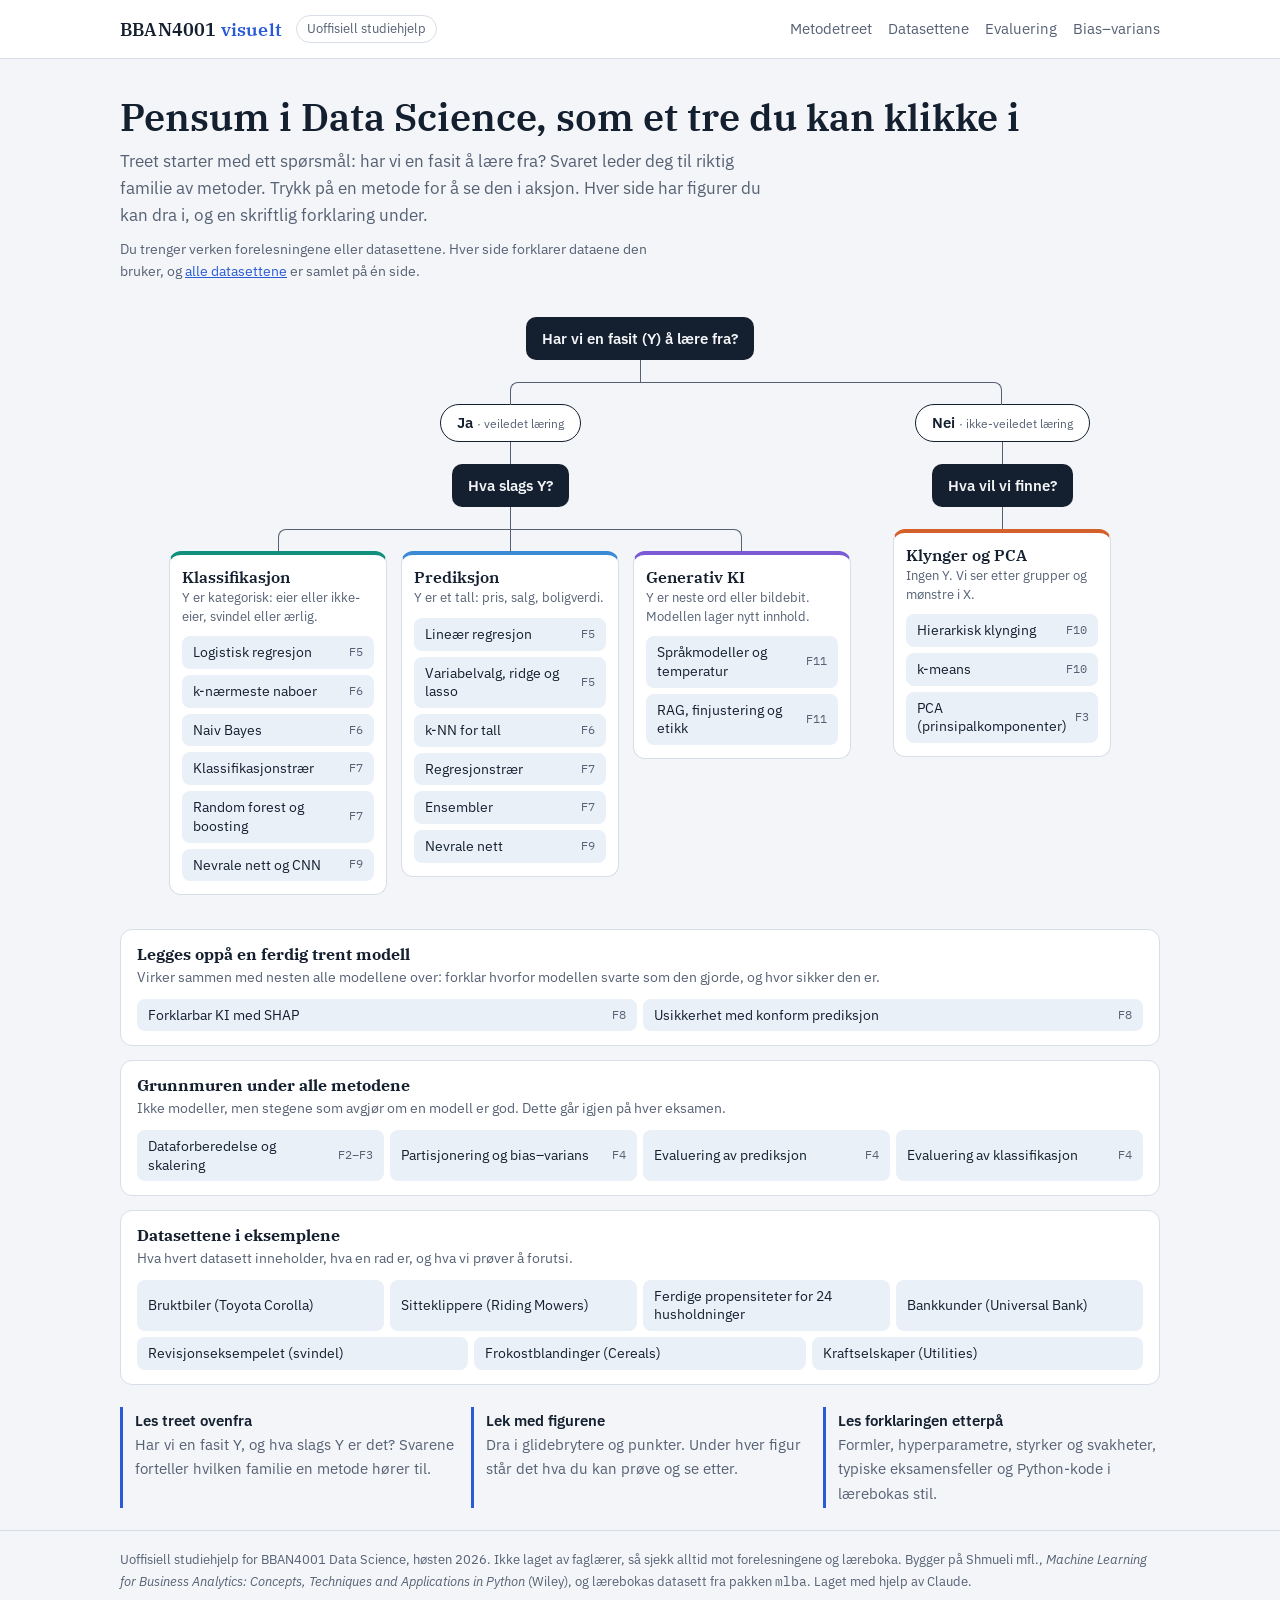
==== commit 9e97982d: "Om dataene-kort og datasettside" ====
--- a/index.html
+++ b/index.html
@@ -159,6 +159,19 @@
 .cm .c.err{background:color-mix(in srgb,var(--bad) 16%,transparent)}
 .cm .c.err b,.cm .c.err span{color:var(--bad)}
 
+/* Om dataene */
+.dcard{background:var(--surface);border:1px solid var(--line);border-top:4px solid var(--c5);border-radius:14px;padding:14px 20px 14px;margin:22px 0}
+.dcard .eb{font-size:.8rem;color:var(--muted);font-weight:600}
+.dcard h2{font-family:var(--font-display);font-weight:600;font-size:1.22rem;margin:2px 0 6px}
+.dcard>p{margin:0;max-width:80ch;font-size:.95rem}
+.dvars{display:grid;grid-template-columns:repeat(auto-fit,minmax(270px,1fr));gap:2px 22px;margin:10px 0 0;font-size:.88rem}
+.dvars>div{display:flex;gap:8px;align-items:baseline;border-bottom:1px dashed var(--line);padding:4px 0}
+.dvars code{font-family:var(--font-mono);font-size:.84em;white-space:nowrap;color:var(--ink);font-weight:500}
+.dvars span:last-child{color:var(--muted)}
+.ytag{font-size:.68rem;font-weight:600;border-radius:99px;padding:0 6px;background:var(--accent);color:var(--surface)}
+.dtbl{font-size:.8rem}
+.dnote{background:var(--surface);border:1px dashed var(--line);border-radius:10px;padding:8px 14px;margin:18px 0;font-size:.9rem;color:var(--muted);max-width:none}
+
 /* Løpende tekst */
 .prose{max-width:72ch;margin:34px 0 10px}
 .prose h2{font-family:var(--font-display);font-weight:600;font-size:1.42rem;margin:34px 0 8px}
@@ -211,7 +224,7 @@
 <header class="top"><div class="wrap">
 <a class="brand" href="#">BBAN4001 <span>visuelt</span></a>
 <span class="tag">Uoffisiell studiehjelp</span>
-<nav aria-label="Snarveier"><a href="#">Metodetreet</a><a href="#evaluering-klassifikasjon">Evaluering</a><a href="#bias-varians">Bias–varians</a></nav>
+<nav aria-label="Snarveier"><a href="#">Metodetreet</a><a href="#datasett">Datasettene</a><a href="#evaluering-klassifikasjon">Evaluering</a><a href="#bias-varians">Bias–varians</a></nav>
 </div></header>
 <main id="main" class="wrap"></main>
 <footer class="foot"><div class="wrap">
@@ -463,7 +476,7 @@
 }
 
 /* ---- data.js ---- */
-const DATA = {"mowers":[[60.0,18.4,1],[85.5,16.8,1],[64.8,21.6,1],[61.5,20.8,1],[87.0,23.6,1],[110.1,19.2,1],[108.0,17.6,1],[82.8,22.4,1],[69.0,20.0,1],[93.0,20.8,1],[51.0,22.0,1],[81.0,20.0,1],[75.0,19.6,0],[52.8,20.8,0],[64.8,17.2,0],[43.2,20.4,0],[84.0,17.6,0],[49.2,17.6,0],[59.4,16.0,0],[66.0,18.4,0],[47.4,16.4,0],[33.0,18.8,0],[51.0,14.0,0],[63.0,14.8,0]],"owner":[[0.9959,1],[0.9875,1],[0.9844,1],[0.9804,1],[0.9481,1],[0.8892,1],[0.8476,1],[0.7628,0],[0.7069,1],[0.6807,1],[0.6563,1],[0.6224,0],[0.5055,1],[0.4713,0],[0.3371,0],[0.2179,1],[0.1992,0],[0.1494,0],[0.0479,0],[0.0383,0],[0.0248,0],[0.0218,0],[0.0161,0],[0.0031,0]],"cereals":[["100%_Bran",70,68.4],["100%_Natural_Bran",120,33.98],["All-Bran",70,59.43],["All-Bran_with_Extra_Fiber",50,93.7],["Almond_Delight",110,34.38],["Apple_Cinnamon_Cheerios",110,29.51],["Apple_Jacks",110,33.17],["Basic_4",130,37.04],["Bran_Chex",90,49.12],["Bran_Flakes",90,53.31],["Cap'n'Crunch",120,18.04],["Cheerios",110,50.76],["Cinnamon_Toast_Crunch",120,19.82],["Clusters",110,40.4],["Cocoa_Puffs",110,22.74],["Corn_Chex",110,41.45],["Corn_Flakes",100,45.86],["Corn_Pops",110,35.78],["Count_Chocula",110,22.4],["Cracklin'_Oat_Bran",110,40.45],["Cream_of_Wheat_(Quick)",100,64.53],["Crispix",110,46.9],["Crispy_Wheat_&_Raisins",100,36.18],["Double_Chex",100,44.33],["Froot_Loops",110,32.21],["Frosted_Flakes",110,31.44],["Frosted_Mini-Wheats",100,58.35],["Fruit_&_Fibre_Dates,_Walnuts,_and_Oats",120,40.92],["Fruitful_Bran",120,41.02],["Fruity_Pebbles",110,28.03],["Golden_Crisp",100,35.25],["Golden_Grahams",110,23.8],["Grape_Nuts_Flakes",100,52.08],["Grape-Nuts",110,53.37],["Great_Grains_Pecan",120,45.81],["Honey_Graham_Ohs",120,21.87],["Honey_Nut_Cheerios",110,31.07],["Honey-comb",110,28.74],["Just_Right_Crunchy__Nuggets",110,36.52],["Just_Right_Fruit_&_Nut",140,36.47],["Kix",110,39.24],["Life",100,45.33],["Lucky_Charms",110,26.73],["Maypo",100,54.85],["Muesli_Raisins,_Dates,_&_Almonds",150,37.14],["Muesli_Raisins,_Peaches,_&_Pecans",150,34.14],["Mueslix_Crispy_Blend",160,30.31],["Multi-Grain_Cheerios",100,40.11],["Nut&Honey_Crunch",120,29.92],["Nutri-Grain_Almond-Raisin",140,40.69],["Nutri-grain_Wheat",90,59.64],["Oatmeal_Raisin_Crisp",130,30.45],["Post_Nat._Raisin_Bran",120,37.84],["Product_19",100,41.5],["Puffed_Rice",50,60.76],["Puffed_Wheat",50,63.01],["Quaker_Oat_Squares",100,49.51],["Quaker_Oatmeal",100,50.83],["Raisin_Bran",120,39.26],["Raisin_Nut_Bran",100,39.7],["Raisin_Squares",90,55.33],["Rice_Chex",110,42.0],["Rice_Krispies",110,40.56],["Shredded_Wheat",80,68.24],["Shredded_Wheat_'n'Bran",90,74.47],["Shredded_Wheat_spoon_size",90,72.8],["Smacks",110,31.23],["Special_K",110,53.13],["Strawberry_Fruit_Wheats",90,59.36],["Total_Corn_Flakes",110,38.84],["Total_Raisin_Bran",140,28.59],["Total_Whole_Grain",100,46.66],["Triples",110,39.11],["Trix",110,27.75],["Wheat_Chex",100,49.79],["Wheaties",100,51.59],["Wheaties_Honey_Gold",110,36.19]],"cerealPVE":[0.2795,0.2422,0.1469,0.0784,0.0761,0.0555,0.0517,0.032,0.0243,0.0071,0.0049,0.0015,0.0],"cerealPC1":[["fiber",-0.453],["rating",-0.438],["potass",-0.402],["protein",-0.307],["calories",0.3],["cups",0.295],["sugars",0.228],["carbo",0.192],["sodium",0.183],["shelf",-0.171],["vitamins",0.116],["weight",0.05],["fat",0.04]],"cerealN":74,"utilities":[["Arizona ",9077,0.628],["Boston ",5088,1.555],["Central ",9212,1.058],["Commonwealth",6423,0.7],["NY",3300,2.044],["Florida ",11127,1.241],["Hawaiian ",7642,1.652],["Idaho",13082,0.309],["Kentucky",8406,0.862],["Madison ",6455,0.623],["Nevada",17441,0.768],["New England",6154,1.897],["Northern",7179,0.527],["Oklahoma",9673,0.588],["Pacific ",6468,1.4],["Puget",15991,0.62],["San Diego",5714,1.92],["Southern",10140,1.108],["Texas",13507,0.636],["Wisconsin",7287,0.702],["United",6650,2.116],["Virginia",10093,1.306]],"toyotaCols":["Age_08_04","KM","HP","Met_Color","Automatic","CC","Doors","Quarterly_Tax","Weight","Fuel_Type_Diesel","Fuel_Type_Petrol"],"toyotaLSQ":[[66,9750],[53,11950],[65,8950],[25,20950],[43,10850],[39,13450],[68,8100],[20,16250],[68,9250],[13,16250],[52,10950],[66,8750],[57,10950],[62,7995],[53,7000],[20,15950],[59,8750],[4,32500],[47,10950],[14,19500],[66,8950],[54,10750],[38,12950],[54,10950],[57,9950],[44,12950],[27,18450],[59,7500],[29,16250],[37,11950]],"toyotaExhaustive":[{"k":1,"vars":["Age_08_04"],"r2":0.7683,"adjr2":0.7679,"aic":10689.7},{"k":2,"vars":["Age_08_04","HP"],"r2":0.8018,"adjr2":0.8012,"aic":10597.9},{"k":3,"vars":["Age_08_04","HP","Weight"],"r2":0.8305,"adjr2":0.8297,"aic":10506.1},{"k":4,"vars":["Age_08_04","KM","HP","Weight"],"r2":0.8474,"adjr2":0.8464,"aic":10445.2},{"k":5,"vars":["Age_08_04","KM","HP","Quarterly_Tax","Weight"],"r2":0.8503,"adjr2":0.849,"aic":10435.6},{"k":6,"vars":["Age_08_04","KM","HP","Quarterly_Tax","Weight","Fuel_Type_Petrol"],"r2":0.8546,"adjr2":0.8532,"aic":10419.9},{"k":7,"vars":["Age_08_04","KM","HP","Quarterly_Tax","Weight","Fuel_Type_Diesel","Fuel_Type_Petrol"],"r2":0.8556,"adjr2":0.8539,"aic":10418.1},{"k":8,"vars":["Age_08_04","KM","HP","CC","Quarterly_Tax","Weight","Fuel_Type_Diesel","Fuel_Type_Petrol"],"r2":0.8586,"adjr2":0.8567,"aic":10407.3},{"k":9,"vars":["Age_08_04","KM","HP","Automatic","CC","Quarterly_Tax","Weight","Fuel_Type_Diesel","Fuel_Type_Petrol"],"r2":0.8597,"adjr2":0.8576,"aic":10404.6},{"k":10,"vars":["Age_08_04","KM","HP","Met_Color","Automatic","CC","Quarterly_Tax","Weight","Fuel_Type_Diesel","Fuel_Type_Petrol"],"r2":0.8599,"adjr2":0.8576,"aic":10405.6},{"k":11,"vars":["Age_08_04","KM","HP","Met_Color","Automatic","CC","Doors","Quarterly_Tax","Weight","Fuel_Type_Diesel","Fuel_Type_Petrol"],"r2":0.86,"adjr2":0.8573,"aic":10407.6}],"toyotaNModels":2047,"toyotaForward":[["Age_08_04",10689.7],["HP",10597.9],["Weight",10506.1],["KM",10445.2],["Quarterly_Tax",10435.6],["Fuel_Type_Petrol",10419.9],["Fuel_Type_Diesel",10418.1],["CC",10407.3],["Automatic",10404.6]],"toyotaBackward":[["Doors",10405.6],["Met_Color",10404.6]],"toyotaBackwardKept":["Age_08_04","KM","HP","Automatic","CC","Quarterly_Tax","Weight","Fuel_Type_Diesel","Fuel_Type_Petrol"],"lassoPath":[{"a":1.0,"coef":[-2323.3,-612.7,933.6,54.8,127.1,-627.3,-4.1,628.4,741.3,1042.9,784.3],"rmse":1296.5},{"a":1.259,"coef":[-2323.5,-612.9,929.2,54.2,126.5,-621.2,-4.1,626.7,741.8,1031.9,779.6],"rmse":1296.5},{"a":1.585,"coef":[-2323.8,-613.2,923.8,53.6,125.7,-613.7,-4.1,624.5,742.4,1018.1,773.3],"rmse":1296.6},{"a":1.995,"coef":[-2324.2,-613.5,916.8,52.7,124.7,-604.1,-4.0,621.8,743.2,1000.7,765.7],"rmse":1296.6},{"a":2.512,"coef":[-2324.7,-613.9,908.2,51.6,123.5,-592.1,-3.9,618.4,744.3,978.8,756.1],"rmse":1296.8},{"a":3.162,"coef":[-2325.3,-614.5,897.2,50.3,121.9,-577.0,-3.9,614.0,745.5,951.2,743.9],"rmse":1297.0},{"a":3.981,"coef":[-2326.1,-615.1,883.5,48.6,119.9,-557.9,-3.7,608.6,747.2,916.5,728.5],"rmse":1297.3},{"a":5.012,"coef":[-2327.1,-616.0,866.2,46.5,117.4,-534.0,-3.6,601.7,749.2,872.8,709.0],"rmse":1297.8},{"a":6.31,"coef":[-2328.4,-617.0,844.5,43.8,114.3,-504.0,-3.4,592.9,751.7,817.7,684.3],"rmse":1298.5},{"a":7.943,"coef":[-2330.0,-618.4,817.2,40.5,110.4,-466.1,-3.2,581.9,754.9,748.4,653.5],"rmse":1299.8},{"a":10.0,"coef":[-2332.1,-620.0,782.8,36.2,105.4,-418.5,-2.8,568.1,758.9,661.2,614.6],"rmse":1301.7},{"a":12.589,"coef":[-2334.6,-622.1,739.4,30.9,99.2,-358.4,-2.5,550.7,763.9,551.4,565.7],"rmse":1304.8},{"a":15.849,"coef":[-2337.8,-624.8,685.2,24.2,91.4,-283.3,-1.9,528.7,770.2,413.8,504.0],"rmse":1309.6},{"a":19.953,"coef":[-2342.0,-628.0,617.7,15.7,81.6,-189.5,-1.1,500.3,777.8,240.7,424.9],"rmse":1317.2},{"a":25.119,"coef":[-2347.2,-632.2,530.9,5.1,69.1,-69.2,-0.4,465.1,787.9,20.0,326.0],"rmse":1329.2},{"a":31.623,"coef":[-2347.4,-634.2,517.8,0.0,62.5,-40.6,-0.0,426.4,781.6,0.0,293.4],"rmse":1336.8},{"a":39.811,"coef":[-2346.5,-636.5,511.8,0.0,55.4,-17.9,-0.0,377.0,771.5,0.0,258.4],"rmse":1346.0},{"a":50.119,"coef":[-2345.1,-638.5,508.7,0.0,46.6,-0.0,-0.0,315.6,760.2,-0.0,205.8],"rmse":1357.8},{"a":63.096,"coef":[-2343.1,-639.2,514.2,0.0,35.9,-0.0,-0.0,239.4,748.9,-0.0,120.6],"rmse":1372.4},{"a":79.433,"coef":[-2340.4,-640.2,521.2,0.0,22.3,-0.0,0.0,143.7,734.6,-0.0,13.4],"rmse":1392.3},{"a":100.0,"coef":[-2340.7,-616.9,498.6,0.0,2.3,-0.0,0.0,90.6,741.5,-0.0,0.0],"rmse":1407.4},{"a":125.893,"coef":[-2344.7,-582.4,465.4,0.0,0.0,-0.0,0.0,36.8,748.4,-0.0,0.0],"rmse":1426.9},{"a":158.489,"coef":[-2346.2,-549.2,431.8,0.0,0.0,-0.0,0.0,0.0,739.6,-0.0,0.0],"rmse":1450.5},{"a":199.526,"coef":[-2342.7,-523.0,402.2,0.0,0.0,0.0,0.0,0.0,702.9,-0.0,0.0],"rmse":1476.9},{"a":251.189,"coef":[-2337.6,-490.4,364.7,0.0,0.0,0.0,0.0,0.0,656.9,-0.0,0.0],"rmse":1513.3},{"a":316.228,"coef":[-2331.2,-449.3,317.6,0.0,0.0,0.0,0.0,0.0,599.0,-0.0,0.0],"rmse":1564.1},{"a":398.107,"coef":[-2323.2,-397.6,258.3,0.0,0.0,0.0,0.0,0.0,526.2,-0.0,0.0],"rmse":1634.9},{"a":501.187,"coef":[-2313.1,-332.4,183.6,0.0,0.0,0.0,0.0,0.0,434.4,-0.0,0.0],"rmse":1733.7},{"a":630.957,"coef":[-2300.5,-250.4,89.7,0.0,0.0,0.0,0.0,0.0,318.9,-0.0,0.0],"rmse":1870.9},{"a":794.328,"coef":[-2287.5,-135.3,0.0,0.0,0.0,0.0,0.0,0.0,171.8,-0.0,0.0],"rmse":2048.8},{"a":1000.0,"coef":[-2240.5,-0.0,0.0,0.0,0.0,0.0,0.0,0.0,0.0,-0.0,0.0],"rmse":2229.4},{"a":1258.925,"coef":[-1981.6,-0.0,0.0,0.0,0.0,0.0,0.0,0.0,0.0,-0.0,0.0],"rmse":2359.9},{"a":1584.893,"coef":[-1655.6,-0.0,0.0,0.0,0.0,0.0,0.0,0.0,0.0,-0.0,0.0],"rmse":2552.4},{"a":1995.262,"coef":[-1245.3,-0.0,0.0,0.0,0.0,0.0,0.0,0.0,0.0,0.0,0.0],"rmse":2830.0},{"a":2511.886,"coef":[-728.6,-0.0,0.0,0.0,0.0,0.0,0.0,0.0,0.0,0.0,0.0],"rmse":3220.4},{"a":3162.278,"coef":[-78.3,0.0,0.0,0.0,0.0,0.0,0.0,0.0,0.0,0.0,0.0],"rmse":3756.0},{"a":3981.072,"coef":[0.0,0.0,0.0,0.0,0.0,0.0,0.0,0.0,0.0,0.0,0.0],"rmse":3822.9}],"ridgePath":[{"a":0.1,"coef":[-2322.0,-612.4,946.8,56.7,129.2,-645.7,-4.5,634.0,740.0,1075.9,799.1],"rmse":1296.3},{"a":0.14,"coef":[-2321.8,-612.6,945.8,56.6,129.1,-644.4,-4.6,633.8,740.3,1073.4,798.0],"rmse":1296.3},{"a":0.197,"coef":[-2321.6,-612.9,944.4,56.6,128.9,-642.5,-4.7,633.4,740.6,1069.8,796.4],"rmse":1296.3},{"a":0.277,"coef":[-2321.2,-613.3,942.4,56.5,128.7,-639.9,-4.8,632.8,741.0,1064.8,794.3],"rmse":1296.2},{"a":0.389,"coef":[-2320.7,-613.8,939.6,56.4,128.4,-636.2,-5.0,632.0,741.7,1057.9,791.3],"rmse":1296.1},{"a":0.546,"coef":[-2319.9,-614.6,935.8,56.3,128.0,-631.1,-5.2,630.9,742.5,1048.3,787.1],"rmse":1296.0},{"a":0.766,"coef":[-2318.9,-615.7,930.6,56.1,127.5,-624.2,-5.5,629.4,743.7,1035.0,781.4],"rmse":1295.9},{"a":1.075,"coef":[-2317.4,-617.2,923.5,55.9,126.7,-614.6,-5.9,627.3,745.4,1016.9,773.5],"rmse":1295.8},{"a":1.51,"coef":[-2315.3,-619.3,913.8,55.5,125.7,-601.7,-6.5,624.5,747.6,992.4,762.8],"rmse":1295.6},{"a":2.12,"coef":[-2312.4,-622.2,900.9,55.1,124.3,-584.5,-7.2,620.5,750.6,959.8,748.3],"rmse":1295.4},{"a":2.976,"coef":[-2308.3,-626.1,884.0,54.6,122.4,-562.0,-8.1,615.2,754.5,917.0,729.1],"rmse":1295.2},{"a":4.179,"coef":[-2302.5,-631.4,862.4,53.9,120.1,-533.1,-9.1,608.2,759.4,862.2,704.1],"rmse":1295.1},{"a":5.867,"coef":[-2294.2,-638.4,835.7,53.2,117.1,-497.3,-10.3,598.9,765.6,794.4,672.3],"rmse":1295.3},{"a":8.237,"coef":[-2282.6,-647.7,803.8,52.4,113.5,-454.5,-11.3,587.0,773.0,713.4,633.2],"rmse":1295.9},{"a":11.565,"coef":[-2266.3,-659.7,767.5,51.7,109.3,-405.6,-12.0,572.0,781.3,621.3,586.7],"rmse":1297.1},{"a":16.238,"coef":[-2243.8,-674.9,728.2,51.3,104.6,-352.2,-11.8,553.6,790.3,521.8,533.5],"rmse":1299.4},{"a":22.798,"coef":[-2213.0,-693.5,687.8,51.4,99.5,-296.9,-10.4,531.5,799.2,420.7,475.2],"rmse":1303.3},{"a":32.008,"coef":[-2171.7,-715.7,648.2,52.3,94.2,-242.2,-7.1,505.7,807.2,324.2,414.3],"rmse":1309.2},{"a":44.94,"coef":[-2117.7,-741.0,611.1,54.2,88.9,-190.1,-1.4,476.4,813.4,238.0,353.5],"rmse":1318.4},{"a":63.096,"coef":[-2049.0,-768.0,577.1,57.2,83.8,-141.8,7.2,444.0,816.3,166.0,295.4],"rmse":1332.7},{"a":88.587,"coef":[-1964.1,-794.1,546.1,61.5,78.9,-97.6,19.0,409.0,814.7,109.7,242.2],"rmse":1354.8},{"a":124.376,"coef":[-1862.5,-815.5,517.2,66.8,74.5,-57.6,33.8,372.3,806.5,68.6,195.4],"rmse":1388.9},{"a":174.625,"coef":[-1744.3,-827.0,489.2,72.9,70.5,-21.7,51.2,334.9,789.8,40.4,155.5],"rmse":1440.7},{"a":245.174,"coef":[-1610.7,-823.6,460.7,78.9,66.9,9.4,69.8,297.6,762.7,22.5,122.5],"rmse":1516.6},{"a":344.225,"coef":[-1463.5,-801.0,430.2,84.1,63.6,35.1,87.9,261.4,723.7,11.9,95.7],"rmse":1623.6},{"a":483.293,"coef":[-1305.5,-757.5,396.2,87.3,60.2,54.4,103.2,226.7,672.3,6.1,74.1],"rmse":1766.7},{"a":678.545,"coef":[-1140.5,-694.1,358.2,87.6,56.2,66.9,113.3,193.9,609.4,3.3,56.8],"rmse":1946.7},{"a":952.681,"coef":[-973.6,-615.2,316.1,84.5,51.4,72.5,116.7,163.4,537.5,2.3,42.8],"rmse":2158.3},{"a":1337.568,"coef":[-811.0,-527.2,271.3,78.0,45.6,72.1,113.1,135.4,460.5,2.3,31.6],"rmse":2390.0},{"a":1877.951,"coef":[-658.9,-437.3,226.2,69.0,39.1,67.0,103.6,110.2,383.1,2.6,22.6],"rmse":2626.7},{"a":2636.651,"coef":[-522.6,-352.0,183.1,58.5,32.5,59.0,90.1,88.0,310.0,2.9,15.8],"rmse":2853.1},{"a":3701.869,"coef":[-405.6,-276.0,144.4,47.8,26.1,49.6,75.0,68.9,244.4,3.1,10.7],"rmse":3057.4},{"a":5197.44,"coef":[-308.8,-211.6,111.2,37.9,20.5,40.1,60.2,53.0,188.5,3.0,7.1],"rmse":3232.3},{"a":7297.228,"coef":[-231.4,-159.3,84.1,29.2,15.6,31.5,46.9,40.1,142.7,2.7,4.6],"rmse":3375.8},{"a":10245.339,"coef":[-171.3,-118.2,62.6,22.1,11.8,24.2,35.7,30.0,106.4,2.3,3.0],"rmse":3489.6},{"a":14384.499,"coef":[-125.5,-86.8,46.0,16.4,8.7,18.2,26.7,22.1,78.4,1.9,2.0],"rmse":3577.3},{"a":20195.898,"coef":[-91.2,-63.2,33.6,12.1,6.4,13.5,19.7,16.2,57.2,1.5,1.3],"rmse":3643.6},{"a":28355.126,"coef":[-66.0,-45.7,24.3,8.8,4.6,9.9,14.4,11.8,41.5,1.1,0.8],"rmse":3692.9},{"a":39810.717,"coef":[-47.5,-33.0,17.5,6.4,3.4,7.2,10.5,8.5,30.0,0.8,0.6],"rmse":3729.1}],"olsStdCoef":[-2322.5,-611.9,949.3,56.7,129.4,-649.1,-4.4,634.8,739.4,1082.3,801.8],"olsStdRMSE":1296.4,"shapLinear":{"cols":["Age_08_04","KM","HP","Met_Color","Automatic","CC","Doors","Quarterly_Tax","Weight","Fuel_Type_Diesel","Fuel_Type_Petrol"],"coef":[-139.303693,-0.017038,62.287529,122.340221,559.830448,-3.412265,-4.608294,14.177974,12.509701,3218.338867,2266.465151],"means":[47.97,63322.49,101.28,0.69,0.06,1577.32,4.08,90.3,1079.8,0.13,0.85],"base":11777.8,"cars":[{"x":[37.0,21500.0,110.0,1.0,0.0,1600.0,5.0,69.0,1030.0,0.0,1.0],"pred":13476.5,"actual":11450,"phi":[1528.6,712.6,543.5,38.3,-31.7,-77.4,-4.2,-301.9,-623.0,-418.4,332.4]},{"x":[13.0,21428.0,110.0,1.0,0.0,1600.0,5.0,85.0,1130.0,0.0,1.0],"pred":18298.9,"actual":19950,"phi":[4871.9,713.8,543.5,38.3,-31.7,-77.4,-4.2,-75.1,627.9,-418.4,332.4]},{"x":[17.0,57313.0,110.0,1.0,0.0,2000.0,5.0,234.0,1275.0,1.0,0.0],"pred":20643.6,"actual":22250,"phi":[4314.7,102.4,543.5,38.3,-31.7,-1442.3,-4.2,2037.4,2441.9,2800.0,-1934.1]},{"x":[67.0,62316.0,110.0,1.0,0.0,1600.0,3.0,69.0,1050.0,0.0,1.0],"pred":8861.4,"actual":10295,"phi":[-2650.5,17.1,543.5,38.3,-31.7,-77.4,5.0,-301.9,-372.8,-418.4,332.4]},{"x":[59.0,67010.0,110.0,1.0,0.0,1600.0,3.0,85.0,1065.0,0.0,1.0],"pred":10310.4,"actual":9950,"phi":[-1536.1,-62.8,543.5,38.3,-31.7,-77.4,5.0,-75.1,-185.2,-418.4,332.4]},{"x":[7.0,2000.0,110.0,0.0,0.0,1600.0,5.0,19.0,1075.0,0.0,1.0],"pred":17719.6,"actual":18500,"phi":[5707.7,1044.8,543.5,-84.0,-31.7,-77.4,-4.2,-1010.8,-60.1,-418.4,332.4]}]},"ubIncome":[[8,23,0],[9,26,0],[10,23,0],[11,27,0],[12,30,0],[13,32,0],[14,31,0],[15,33,0],[18,53,0],[19,52,0],[20,47,0],[21,65,0],[22,65,0],[23,54,0],[24,47,0],[25,64,0],[28,63,0],[29,67,0],[30,63,0],[31,55,0],[32,58,0],[33,51,0],[34,53,0],[35,65,0],[38,84,0],[39,81,0],[40,78,0],[41,82,0],[42,77,0],[43,70,0],[44,85,0],[45,69,0],[48,44,0],[49,52,0],[50,45,0],[51,41,0],[52,47,0],[53,57,0],[54,52,0],[55,61,0],[58,55,0],[59,53,0],[60,52,1],[61,57,0],[62,55,0],[63,46,0],[64,60,1],[65,60,1],[68,35,0],[69,46,1],[70,47,0],[71,43,1],[72,41,0],[73,44,1],[74,45,0],[75,47,1],[78,61,0],[79,53,0],[80,56,0],[81,83,1],[82,61,1],[83,74,7],[84,63,1],[85,65,2],[88,26,0],[89,34,2],[90,38,1],[91,37,2],[92,29,1],[93,37,4],[94,26,2],[95,25,3],[98,28,2],[99,24,5],[100,10,1],[101,24,4],[102,16,3],[103,18,4],[104,20,3],[105,20,3],[108,16,4],[109,18,3],[110,19,3],[111,22,7],[112,26,3],[113,34,5],[114,30,7],[115,27,8],[118,19,6],[119,18,5],[120,17,6],[121,20,2],[122,24,7],[123,18,9],[124,12,3],[125,23,7],[128,24,4],[129,23,8],[130,19,11],[131,19,8],[132,18,7],[133,15,7],[134,20,7],[135,18,10],[138,18,5],[139,16,6],[140,19,6],[141,24,9],[142,15,8],[143,9,4],[144,7,2],[145,23,6],[148,11,4],[149,20,4],[150,11,2],[151,4,1],[152,15,5],[153,11,4],[154,21,9],[155,19,5],[158,18,10],[159,7,4],[160,12,4],[161,16,7],[162,10,3],[163,9,2],[164,13,7],[165,11,6],[168,8,6],[169,7,6],[170,12,8],[171,9,4],[172,11,8],[173,13,8],[174,9,5],[175,12,5],[178,10,6],[179,17,9],[180,18,8],[181,8,4],[182,13,11],[183,12,6],[184,12,9],[185,9,6],[188,10,7],[189,2,1],[190,11,7],[191,13,7],[192,6,4],[193,6,4],[194,8,4],[195,15,5],[198,3,0],[199,3,0],[200,3,0],[201,5,1],[202,2,1],[203,2,1],[204,3,0],[205,2,0],[218,1,0],[224,1,0]],"ubMLE":[-6.12732,0.037125]};
+const DATA = {"mowers":[[60.0,18.4,1],[85.5,16.8,1],[64.8,21.6,1],[61.5,20.8,1],[87.0,23.6,1],[110.1,19.2,1],[108.0,17.6,1],[82.8,22.4,1],[69.0,20.0,1],[93.0,20.8,1],[51.0,22.0,1],[81.0,20.0,1],[75.0,19.6,0],[52.8,20.8,0],[64.8,17.2,0],[43.2,20.4,0],[84.0,17.6,0],[49.2,17.6,0],[59.4,16.0,0],[66.0,18.4,0],[47.4,16.4,0],[33.0,18.8,0],[51.0,14.0,0],[63.0,14.8,0]],"owner":[[0.9959,1],[0.9875,1],[0.9844,1],[0.9804,1],[0.9481,1],[0.8892,1],[0.8476,1],[0.7628,0],[0.7069,1],[0.6807,1],[0.6563,1],[0.6224,0],[0.5055,1],[0.4713,0],[0.3371,0],[0.2179,1],[0.1992,0],[0.1494,0],[0.0479,0],[0.0383,0],[0.0248,0],[0.0218,0],[0.0161,0],[0.0031,0]],"cereals":[["100%_Bran",70,68.4],["100%_Natural_Bran",120,33.98],["All-Bran",70,59.43],["All-Bran_with_Extra_Fiber",50,93.7],["Almond_Delight",110,34.38],["Apple_Cinnamon_Cheerios",110,29.51],["Apple_Jacks",110,33.17],["Basic_4",130,37.04],["Bran_Chex",90,49.12],["Bran_Flakes",90,53.31],["Cap'n'Crunch",120,18.04],["Cheerios",110,50.76],["Cinnamon_Toast_Crunch",120,19.82],["Clusters",110,40.4],["Cocoa_Puffs",110,22.74],["Corn_Chex",110,41.45],["Corn_Flakes",100,45.86],["Corn_Pops",110,35.78],["Count_Chocula",110,22.4],["Cracklin'_Oat_Bran",110,40.45],["Cream_of_Wheat_(Quick)",100,64.53],["Crispix",110,46.9],["Crispy_Wheat_&_Raisins",100,36.18],["Double_Chex",100,44.33],["Froot_Loops",110,32.21],["Frosted_Flakes",110,31.44],["Frosted_Mini-Wheats",100,58.35],["Fruit_&_Fibre_Dates,_Walnuts,_and_Oats",120,40.92],["Fruitful_Bran",120,41.02],["Fruity_Pebbles",110,28.03],["Golden_Crisp",100,35.25],["Golden_Grahams",110,23.8],["Grape_Nuts_Flakes",100,52.08],["Grape-Nuts",110,53.37],["Great_Grains_Pecan",120,45.81],["Honey_Graham_Ohs",120,21.87],["Honey_Nut_Cheerios",110,31.07],["Honey-comb",110,28.74],["Just_Right_Crunchy__Nuggets",110,36.52],["Just_Right_Fruit_&_Nut",140,36.47],["Kix",110,39.24],["Life",100,45.33],["Lucky_Charms",110,26.73],["Maypo",100,54.85],["Muesli_Raisins,_Dates,_&_Almonds",150,37.14],["Muesli_Raisins,_Peaches,_&_Pecans",150,34.14],["Mueslix_Crispy_Blend",160,30.31],["Multi-Grain_Cheerios",100,40.11],["Nut&Honey_Crunch",120,29.92],["Nutri-Grain_Almond-Raisin",140,40.69],["Nutri-grain_Wheat",90,59.64],["Oatmeal_Raisin_Crisp",130,30.45],["Post_Nat._Raisin_Bran",120,37.84],["Product_19",100,41.5],["Puffed_Rice",50,60.76],["Puffed_Wheat",50,63.01],["Quaker_Oat_Squares",100,49.51],["Quaker_Oatmeal",100,50.83],["Raisin_Bran",120,39.26],["Raisin_Nut_Bran",100,39.7],["Raisin_Squares",90,55.33],["Rice_Chex",110,42.0],["Rice_Krispies",110,40.56],["Shredded_Wheat",80,68.24],["Shredded_Wheat_'n'Bran",90,74.47],["Shredded_Wheat_spoon_size",90,72.8],["Smacks",110,31.23],["Special_K",110,53.13],["Strawberry_Fruit_Wheats",90,59.36],["Total_Corn_Flakes",110,38.84],["Total_Raisin_Bran",140,28.59],["Total_Whole_Grain",100,46.66],["Triples",110,39.11],["Trix",110,27.75],["Wheat_Chex",100,49.79],["Wheaties",100,51.59],["Wheaties_Honey_Gold",110,36.19]],"cerealPVE":[0.2795,0.2422,0.1469,0.0784,0.0761,0.0555,0.0517,0.032,0.0243,0.0071,0.0049,0.0015,0.0],"cerealPC1":[["fiber",-0.453],["rating",-0.438],["potass",-0.402],["protein",-0.307],["calories",0.3],["cups",0.295],["sugars",0.228],["carbo",0.192],["sodium",0.183],["shelf",-0.171],["vitamins",0.116],["weight",0.05],["fat",0.04]],"cerealN":74,"utilities":[["Arizona ",9077,0.628],["Boston ",5088,1.555],["Central ",9212,1.058],["Commonwealth",6423,0.7],["NY",3300,2.044],["Florida ",11127,1.241],["Hawaiian ",7642,1.652],["Idaho",13082,0.309],["Kentucky",8406,0.862],["Madison ",6455,0.623],["Nevada",17441,0.768],["New England",6154,1.897],["Northern",7179,0.527],["Oklahoma",9673,0.588],["Pacific ",6468,1.4],["Puget",15991,0.62],["San Diego",5714,1.92],["Southern",10140,1.108],["Texas",13507,0.636],["Wisconsin",7287,0.702],["United",6650,2.116],["Virginia",10093,1.306]],"toyotaCols":["Age_08_04","KM","HP","Met_Color","Automatic","CC","Doors","Quarterly_Tax","Weight","Fuel_Type_Diesel","Fuel_Type_Petrol"],"toyotaLSQ":[[66,9750],[53,11950],[65,8950],[25,20950],[43,10850],[39,13450],[68,8100],[20,16250],[68,9250],[13,16250],[52,10950],[66,8750],[57,10950],[62,7995],[53,7000],[20,15950],[59,8750],[4,32500],[47,10950],[14,19500],[66,8950],[54,10750],[38,12950],[54,10950],[57,9950],[44,12950],[27,18450],[59,7500],[29,16250],[37,11950]],"toyotaExhaustive":[{"k":1,"vars":["Age_08_04"],"r2":0.7683,"adjr2":0.7679,"aic":10689.7},{"k":2,"vars":["Age_08_04","HP"],"r2":0.8018,"adjr2":0.8012,"aic":10597.9},{"k":3,"vars":["Age_08_04","HP","Weight"],"r2":0.8305,"adjr2":0.8297,"aic":10506.1},{"k":4,"vars":["Age_08_04","KM","HP","Weight"],"r2":0.8474,"adjr2":0.8464,"aic":10445.2},{"k":5,"vars":["Age_08_04","KM","HP","Quarterly_Tax","Weight"],"r2":0.8503,"adjr2":0.849,"aic":10435.6},{"k":6,"vars":["Age_08_04","KM","HP","Quarterly_Tax","Weight","Fuel_Type_Petrol"],"r2":0.8546,"adjr2":0.8532,"aic":10419.9},{"k":7,"vars":["Age_08_04","KM","HP","Quarterly_Tax","Weight","Fuel_Type_Diesel","Fuel_Type_Petrol"],"r2":0.8556,"adjr2":0.8539,"aic":10418.1},{"k":8,"vars":["Age_08_04","KM","HP","CC","Quarterly_Tax","Weight","Fuel_Type_Diesel","Fuel_Type_Petrol"],"r2":0.8586,"adjr2":0.8567,"aic":10407.3},{"k":9,"vars":["Age_08_04","KM","HP","Automatic","CC","Quarterly_Tax","Weight","Fuel_Type_Diesel","Fuel_Type_Petrol"],"r2":0.8597,"adjr2":0.8576,"aic":10404.6},{"k":10,"vars":["Age_08_04","KM","HP","Met_Color","Automatic","CC","Quarterly_Tax","Weight","Fuel_Type_Diesel","Fuel_Type_Petrol"],"r2":0.8599,"adjr2":0.8576,"aic":10405.6},{"k":11,"vars":["Age_08_04","KM","HP","Met_Color","Automatic","CC","Doors","Quarterly_Tax","Weight","Fuel_Type_Diesel","Fuel_Type_Petrol"],"r2":0.86,"adjr2":0.8573,"aic":10407.6}],"toyotaNModels":2047,"toyotaForward":[["Age_08_04",10689.7],["HP",10597.9],["Weight",10506.1],["KM",10445.2],["Quarterly_Tax",10435.6],["Fuel_Type_Petrol",10419.9],["Fuel_Type_Diesel",10418.1],["CC",10407.3],["Automatic",10404.6]],"toyotaBackward":[["Doors",10405.6],["Met_Color",10404.6]],"toyotaBackwardKept":["Age_08_04","KM","HP","Automatic","CC","Quarterly_Tax","Weight","Fuel_Type_Diesel","Fuel_Type_Petrol"],"lassoPath":[{"a":1.0,"coef":[-2323.3,-612.7,933.6,54.8,127.1,-627.3,-4.1,628.4,741.3,1042.9,784.3],"rmse":1296.5},{"a":1.259,"coef":[-2323.5,-612.9,929.2,54.2,126.5,-621.2,-4.1,626.7,741.8,1031.9,779.6],"rmse":1296.5},{"a":1.585,"coef":[-2323.8,-613.2,923.8,53.6,125.7,-613.7,-4.1,624.5,742.4,1018.1,773.3],"rmse":1296.6},{"a":1.995,"coef":[-2324.2,-613.5,916.8,52.7,124.7,-604.1,-4.0,621.8,743.2,1000.7,765.7],"rmse":1296.6},{"a":2.512,"coef":[-2324.7,-613.9,908.2,51.6,123.5,-592.1,-3.9,618.4,744.3,978.8,756.1],"rmse":1296.8},{"a":3.162,"coef":[-2325.3,-614.5,897.2,50.3,121.9,-577.0,-3.9,614.0,745.5,951.2,743.9],"rmse":1297.0},{"a":3.981,"coef":[-2326.1,-615.1,883.5,48.6,119.9,-557.9,-3.7,608.6,747.2,916.5,728.5],"rmse":1297.3},{"a":5.012,"coef":[-2327.1,-616.0,866.2,46.5,117.4,-534.0,-3.6,601.7,749.2,872.8,709.0],"rmse":1297.8},{"a":6.31,"coef":[-2328.4,-617.0,844.5,43.8,114.3,-504.0,-3.4,592.9,751.7,817.7,684.3],"rmse":1298.5},{"a":7.943,"coef":[-2330.0,-618.4,817.2,40.5,110.4,-466.1,-3.2,581.9,754.9,748.4,653.5],"rmse":1299.8},{"a":10.0,"coef":[-2332.1,-620.0,782.8,36.2,105.4,-418.5,-2.8,568.1,758.9,661.2,614.6],"rmse":1301.7},{"a":12.589,"coef":[-2334.6,-622.1,739.4,30.9,99.2,-358.4,-2.5,550.7,763.9,551.4,565.7],"rmse":1304.8},{"a":15.849,"coef":[-2337.8,-624.8,685.2,24.2,91.4,-283.3,-1.9,528.7,770.2,413.8,504.0],"rmse":1309.6},{"a":19.953,"coef":[-2342.0,-628.0,617.7,15.7,81.6,-189.5,-1.1,500.3,777.8,240.7,424.9],"rmse":1317.2},{"a":25.119,"coef":[-2347.2,-632.2,530.9,5.1,69.1,-69.2,-0.4,465.1,787.9,20.0,326.0],"rmse":1329.2},{"a":31.623,"coef":[-2347.4,-634.2,517.8,0.0,62.5,-40.6,-0.0,426.4,781.6,0.0,293.4],"rmse":1336.8},{"a":39.811,"coef":[-2346.5,-636.5,511.8,0.0,55.4,-17.9,-0.0,377.0,771.5,0.0,258.4],"rmse":1346.0},{"a":50.119,"coef":[-2345.1,-638.5,508.7,0.0,46.6,-0.0,-0.0,315.6,760.2,-0.0,205.8],"rmse":1357.8},{"a":63.096,"coef":[-2343.1,-639.2,514.2,0.0,35.9,-0.0,-0.0,239.4,748.9,-0.0,120.6],"rmse":1372.4},{"a":79.433,"coef":[-2340.4,-640.2,521.2,0.0,22.3,-0.0,0.0,143.7,734.6,-0.0,13.4],"rmse":1392.3},{"a":100.0,"coef":[-2340.7,-616.9,498.6,0.0,2.3,-0.0,0.0,90.6,741.5,-0.0,0.0],"rmse":1407.4},{"a":125.893,"coef":[-2344.7,-582.4,465.4,0.0,0.0,-0.0,0.0,36.8,748.4,-0.0,0.0],"rmse":1426.9},{"a":158.489,"coef":[-2346.2,-549.2,431.8,0.0,0.0,-0.0,0.0,0.0,739.6,-0.0,0.0],"rmse":1450.5},{"a":199.526,"coef":[-2342.7,-523.0,402.2,0.0,0.0,0.0,0.0,0.0,702.9,-0.0,0.0],"rmse":1476.9},{"a":251.189,"coef":[-2337.6,-490.4,364.7,0.0,0.0,0.0,0.0,0.0,656.9,-0.0,0.0],"rmse":1513.3},{"a":316.228,"coef":[-2331.2,-449.3,317.6,0.0,0.0,0.0,0.0,0.0,599.0,-0.0,0.0],"rmse":1564.1},{"a":398.107,"coef":[-2323.2,-397.6,258.3,0.0,0.0,0.0,0.0,0.0,526.2,-0.0,0.0],"rmse":1634.9},{"a":501.187,"coef":[-2313.1,-332.4,183.6,0.0,0.0,0.0,0.0,0.0,434.4,-0.0,0.0],"rmse":1733.7},{"a":630.957,"coef":[-2300.5,-250.4,89.7,0.0,0.0,0.0,0.0,0.0,318.9,-0.0,0.0],"rmse":1870.9},{"a":794.328,"coef":[-2287.5,-135.3,0.0,0.0,0.0,0.0,0.0,0.0,171.8,-0.0,0.0],"rmse":2048.8},{"a":1000.0,"coef":[-2240.5,-0.0,0.0,0.0,0.0,0.0,0.0,0.0,0.0,-0.0,0.0],"rmse":2229.4},{"a":1258.925,"coef":[-1981.6,-0.0,0.0,0.0,0.0,0.0,0.0,0.0,0.0,-0.0,0.0],"rmse":2359.9},{"a":1584.893,"coef":[-1655.6,-0.0,0.0,0.0,0.0,0.0,0.0,0.0,0.0,-0.0,0.0],"rmse":2552.4},{"a":1995.262,"coef":[-1245.3,-0.0,0.0,0.0,0.0,0.0,0.0,0.0,0.0,0.0,0.0],"rmse":2830.0},{"a":2511.886,"coef":[-728.6,-0.0,0.0,0.0,0.0,0.0,0.0,0.0,0.0,0.0,0.0],"rmse":3220.4},{"a":3162.278,"coef":[-78.3,0.0,0.0,0.0,0.0,0.0,0.0,0.0,0.0,0.0,0.0],"rmse":3756.0},{"a":3981.072,"coef":[0.0,0.0,0.0,0.0,0.0,0.0,0.0,0.0,0.0,0.0,0.0],"rmse":3822.9}],"ridgePath":[{"a":0.1,"coef":[-2322.0,-612.4,946.8,56.7,129.2,-645.7,-4.5,634.0,740.0,1075.9,799.1],"rmse":1296.3},{"a":0.14,"coef":[-2321.8,-612.6,945.8,56.6,129.1,-644.4,-4.6,633.8,740.3,1073.4,798.0],"rmse":1296.3},{"a":0.197,"coef":[-2321.6,-612.9,944.4,56.6,128.9,-642.5,-4.7,633.4,740.6,1069.8,796.4],"rmse":1296.3},{"a":0.277,"coef":[-2321.2,-613.3,942.4,56.5,128.7,-639.9,-4.8,632.8,741.0,1064.8,794.3],"rmse":1296.2},{"a":0.389,"coef":[-2320.7,-613.8,939.6,56.4,128.4,-636.2,-5.0,632.0,741.7,1057.9,791.3],"rmse":1296.1},{"a":0.546,"coef":[-2319.9,-614.6,935.8,56.3,128.0,-631.1,-5.2,630.9,742.5,1048.3,787.1],"rmse":1296.0},{"a":0.766,"coef":[-2318.9,-615.7,930.6,56.1,127.5,-624.2,-5.5,629.4,743.7,1035.0,781.4],"rmse":1295.9},{"a":1.075,"coef":[-2317.4,-617.2,923.5,55.9,126.7,-614.6,-5.9,627.3,745.4,1016.9,773.5],"rmse":1295.8},{"a":1.51,"coef":[-2315.3,-619.3,913.8,55.5,125.7,-601.7,-6.5,624.5,747.6,992.4,762.8],"rmse":1295.6},{"a":2.12,"coef":[-2312.4,-622.2,900.9,55.1,124.3,-584.5,-7.2,620.5,750.6,959.8,748.3],"rmse":1295.4},{"a":2.976,"coef":[-2308.3,-626.1,884.0,54.6,122.4,-562.0,-8.1,615.2,754.5,917.0,729.1],"rmse":1295.2},{"a":4.179,"coef":[-2302.5,-631.4,862.4,53.9,120.1,-533.1,-9.1,608.2,759.4,862.2,704.1],"rmse":1295.1},{"a":5.867,"coef":[-2294.2,-638.4,835.7,53.2,117.1,-497.3,-10.3,598.9,765.6,794.4,672.3],"rmse":1295.3},{"a":8.237,"coef":[-2282.6,-647.7,803.8,52.4,113.5,-454.5,-11.3,587.0,773.0,713.4,633.2],"rmse":1295.9},{"a":11.565,"coef":[-2266.3,-659.7,767.5,51.7,109.3,-405.6,-12.0,572.0,781.3,621.3,586.7],"rmse":1297.1},{"a":16.238,"coef":[-2243.8,-674.9,728.2,51.3,104.6,-352.2,-11.8,553.6,790.3,521.8,533.5],"rmse":1299.4},{"a":22.798,"coef":[-2213.0,-693.5,687.8,51.4,99.5,-296.9,-10.4,531.5,799.2,420.7,475.2],"rmse":1303.3},{"a":32.008,"coef":[-2171.7,-715.7,648.2,52.3,94.2,-242.2,-7.1,505.7,807.2,324.2,414.3],"rmse":1309.2},{"a":44.94,"coef":[-2117.7,-741.0,611.1,54.2,88.9,-190.1,-1.4,476.4,813.4,238.0,353.5],"rmse":1318.4},{"a":63.096,"coef":[-2049.0,-768.0,577.1,57.2,83.8,-141.8,7.2,444.0,816.3,166.0,295.4],"rmse":1332.7},{"a":88.587,"coef":[-1964.1,-794.1,546.1,61.5,78.9,-97.6,19.0,409.0,814.7,109.7,242.2],"rmse":1354.8},{"a":124.376,"coef":[-1862.5,-815.5,517.2,66.8,74.5,-57.6,33.8,372.3,806.5,68.6,195.4],"rmse":1388.9},{"a":174.625,"coef":[-1744.3,-827.0,489.2,72.9,70.5,-21.7,51.2,334.9,789.8,40.4,155.5],"rmse":1440.7},{"a":245.174,"coef":[-1610.7,-823.6,460.7,78.9,66.9,9.4,69.8,297.6,762.7,22.5,122.5],"rmse":1516.6},{"a":344.225,"coef":[-1463.5,-801.0,430.2,84.1,63.6,35.1,87.9,261.4,723.7,11.9,95.7],"rmse":1623.6},{"a":483.293,"coef":[-1305.5,-757.5,396.2,87.3,60.2,54.4,103.2,226.7,672.3,6.1,74.1],"rmse":1766.7},{"a":678.545,"coef":[-1140.5,-694.1,358.2,87.6,56.2,66.9,113.3,193.9,609.4,3.3,56.8],"rmse":1946.7},{"a":952.681,"coef":[-973.6,-615.2,316.1,84.5,51.4,72.5,116.7,163.4,537.5,2.3,42.8],"rmse":2158.3},{"a":1337.568,"coef":[-811.0,-527.2,271.3,78.0,45.6,72.1,113.1,135.4,460.5,2.3,31.6],"rmse":2390.0},{"a":1877.951,"coef":[-658.9,-437.3,226.2,69.0,39.1,67.0,103.6,110.2,383.1,2.6,22.6],"rmse":2626.7},{"a":2636.651,"coef":[-522.6,-352.0,183.1,58.5,32.5,59.0,90.1,88.0,310.0,2.9,15.8],"rmse":2853.1},{"a":3701.869,"coef":[-405.6,-276.0,144.4,47.8,26.1,49.6,75.0,68.9,244.4,3.1,10.7],"rmse":3057.4},{"a":5197.44,"coef":[-308.8,-211.6,111.2,37.9,20.5,40.1,60.2,53.0,188.5,3.0,7.1],"rmse":3232.3},{"a":7297.228,"coef":[-231.4,-159.3,84.1,29.2,15.6,31.5,46.9,40.1,142.7,2.7,4.6],"rmse":3375.8},{"a":10245.339,"coef":[-171.3,-118.2,62.6,22.1,11.8,24.2,35.7,30.0,106.4,2.3,3.0],"rmse":3489.6},{"a":14384.499,"coef":[-125.5,-86.8,46.0,16.4,8.7,18.2,26.7,22.1,78.4,1.9,2.0],"rmse":3577.3},{"a":20195.898,"coef":[-91.2,-63.2,33.6,12.1,6.4,13.5,19.7,16.2,57.2,1.5,1.3],"rmse":3643.6},{"a":28355.126,"coef":[-66.0,-45.7,24.3,8.8,4.6,9.9,14.4,11.8,41.5,1.1,0.8],"rmse":3692.9},{"a":39810.717,"coef":[-47.5,-33.0,17.5,6.4,3.4,7.2,10.5,8.5,30.0,0.8,0.6],"rmse":3729.1}],"olsStdCoef":[-2322.5,-611.9,949.3,56.7,129.4,-649.1,-4.4,634.8,739.4,1082.3,801.8],"olsStdRMSE":1296.4,"shapLinear":{"cols":["Age_08_04","KM","HP","Met_Color","Automatic","CC","Doors","Quarterly_Tax","Weight","Fuel_Type_Diesel","Fuel_Type_Petrol"],"coef":[-139.303693,-0.017038,62.287529,122.340221,559.830448,-3.412265,-4.608294,14.177974,12.509701,3218.338867,2266.465151],"means":[47.97,63322.49,101.28,0.69,0.06,1577.32,4.08,90.3,1079.8,0.13,0.85],"base":11777.8,"cars":[{"x":[37.0,21500.0,110.0,1.0,0.0,1600.0,5.0,69.0,1030.0,0.0,1.0],"pred":13476.5,"actual":11450,"phi":[1528.6,712.6,543.5,38.3,-31.7,-77.4,-4.2,-301.9,-623.0,-418.4,332.4]},{"x":[13.0,21428.0,110.0,1.0,0.0,1600.0,5.0,85.0,1130.0,0.0,1.0],"pred":18298.9,"actual":19950,"phi":[4871.9,713.8,543.5,38.3,-31.7,-77.4,-4.2,-75.1,627.9,-418.4,332.4]},{"x":[17.0,57313.0,110.0,1.0,0.0,2000.0,5.0,234.0,1275.0,1.0,0.0],"pred":20643.6,"actual":22250,"phi":[4314.7,102.4,543.5,38.3,-31.7,-1442.3,-4.2,2037.4,2441.9,2800.0,-1934.1]},{"x":[67.0,62316.0,110.0,1.0,0.0,1600.0,3.0,69.0,1050.0,0.0,1.0],"pred":8861.4,"actual":10295,"phi":[-2650.5,17.1,543.5,38.3,-31.7,-77.4,5.0,-301.9,-372.8,-418.4,332.4]},{"x":[59.0,67010.0,110.0,1.0,0.0,1600.0,3.0,85.0,1065.0,0.0,1.0],"pred":10310.4,"actual":9950,"phi":[-1536.1,-62.8,543.5,38.3,-31.7,-77.4,5.0,-75.1,-185.2,-418.4,332.4]},{"x":[7.0,2000.0,110.0,0.0,0.0,1600.0,5.0,19.0,1075.0,0.0,1.0],"pred":17719.6,"actual":18500,"phi":[5707.7,1044.8,543.5,-84.0,-31.7,-77.4,-4.2,-1010.8,-60.1,-418.4,332.4]}]},"ubIncome":[[8,23,0],[9,26,0],[10,23,0],[11,27,0],[12,30,0],[13,32,0],[14,31,0],[15,33,0],[18,53,0],[19,52,0],[20,47,0],[21,65,0],[22,65,0],[23,54,0],[24,47,0],[25,64,0],[28,63,0],[29,67,0],[30,63,0],[31,55,0],[32,58,0],[33,51,0],[34,53,0],[35,65,0],[38,84,0],[39,81,0],[40,78,0],[41,82,0],[42,77,0],[43,70,0],[44,85,0],[45,69,0],[48,44,0],[49,52,0],[50,45,0],[51,41,0],[52,47,0],[53,57,0],[54,52,0],[55,61,0],[58,55,0],[59,53,0],[60,52,1],[61,57,0],[62,55,0],[63,46,0],[64,60,1],[65,60,1],[68,35,0],[69,46,1],[70,47,0],[71,43,1],[72,41,0],[73,44,1],[74,45,0],[75,47,1],[78,61,0],[79,53,0],[80,56,0],[81,83,1],[82,61,1],[83,74,7],[84,63,1],[85,65,2],[88,26,0],[89,34,2],[90,38,1],[91,37,2],[92,29,1],[93,37,4],[94,26,2],[95,25,3],[98,28,2],[99,24,5],[100,10,1],[101,24,4],[102,16,3],[103,18,4],[104,20,3],[105,20,3],[108,16,4],[109,18,3],[110,19,3],[111,22,7],[112,26,3],[113,34,5],[114,30,7],[115,27,8],[118,19,6],[119,18,5],[120,17,6],[121,20,2],[122,24,7],[123,18,9],[124,12,3],[125,23,7],[128,24,4],[129,23,8],[130,19,11],[131,19,8],[132,18,7],[133,15,7],[134,20,7],[135,18,10],[138,18,5],[139,16,6],[140,19,6],[141,24,9],[142,15,8],[143,9,4],[144,7,2],[145,23,6],[148,11,4],[149,20,4],[150,11,2],[151,4,1],[152,15,5],[153,11,4],[154,21,9],[155,19,5],[158,18,10],[159,7,4],[160,12,4],[161,16,7],[162,10,3],[163,9,2],[164,13,7],[165,11,6],[168,8,6],[169,7,6],[170,12,8],[171,9,4],[172,11,8],[173,13,8],[174,9,5],[175,12,5],[178,10,6],[179,17,9],[180,18,8],[181,8,4],[182,13,11],[183,12,6],[184,12,9],[185,9,6],[188,10,7],[189,2,1],[190,11,7],[191,13,7],[192,6,4],[193,6,4],[194,8,4],[195,15,5],[198,3,0],[199,3,0],[200,3,0],[201,5,1],[202,2,1],[203,2,1],[204,3,0],[205,2,0],[218,1,0],[224,1,0]],"ubMLE":[-6.12732,0.037125],"ubSample":{"columns":["Age","Experience","Income","Family","CCAvg","Education","Mortgage","Personal Loan","Securities Account","CD Account","Online","CreditCard"],"data":[[25,1,49,4,1.6,1,0,0,1,0,0,0],[34,9,180,1,8.9,3,0,1,0,0,0,0],[38,14,130,4,4.7,3,134,1,0,0,0,0],[32,7,132,4,1.1,2,412,1,0,0,1,0]]},"cerealSample":{"columns":["name","calories","protein","fat","sodium","fiber","carbo","sugars","potass","vitamins","shelf","weight","cups","rating"],"data":[["100%_Bran",70,4,1,130,10.0,5.0,6.0,280.0,25,3,1.0,0.33,68.4],["All-Bran",70,4,1,260,9.0,7.0,5.0,320.0,25,3,1.0,0.33,59.43],["Cap'n'Crunch",120,1,2,220,0.0,12.0,12.0,35.0,25,2,1.0,0.75,18.04],["Maypo",100,4,1,0,0.0,16.0,3.0,95.0,25,2,1.0,1.0,54.85]]},"utilSample":{"columns":["Company","Fixed_charge","RoR","Cost","Load_factor","Demand_growth","Sales","Nuclear","Fuel_Cost"],"data":[["Arizona ",1.06,9.2,151,54.4,1.6,9077,0.0,0.628],["Boston ",0.89,10.3,202,57.9,2.2,5088,25.3,1.555],["Oklahoma",1.09,12.0,96,49.8,1.4,9673,0.0,0.588],["Southern",1.05,12.6,150,56.7,2.7,10140,0.0,1.108]]}};
 
 /* ---- app.js ---- */
 /* Sider, metodetre og ruting. Temaene registrerer seg med topic({...}). */
@@ -499,7 +512,8 @@
   main.append(
     H('section', { class: 'hero' },
       H('h1', {}, 'Pensum i Data Science, som et tre du kan klikke i'),
-      H('p', {}, 'Treet starter med ett spørsmål: har vi en fasit å lære fra? Svaret leder deg til riktig familie av metoder. Trykk på en metode for å se den i aksjon. Hver side har figurer du kan dra i, og en skriftlig forklaring under.')),
+      H('p', {}, 'Treet starter med ett spørsmål: har vi en fasit å lære fra? Svaret leder deg til riktig familie av metoder. Trykk på en metode for å se den i aksjon. Hver side har figurer du kan dra i, og en skriftlig forklaring under.'),
+      H('p', { class: 'mini', style: 'margin-top:8px' }, 'Du trenger verken forelesningene eller datasettene. Hver side forklarer dataene den bruker, og ', H('a', { href: '#datasett' }, 'alle datasettene'), ' er samlet på én side.')),
     H('div', { class: 'tree', role: 'navigation', 'aria-label': 'Metodetreet' },
       H('ul', {}, H('li', {},
         H('div', { class: 'q' }, 'Har vi en fasit (Y) å lære fra?'),
@@ -517,7 +531,10 @@
       H('section', { class: 'band' }, H('h2', {}, 'Grunnmuren under alle metodene'),
         H('p', {}, 'Ikke modeller, men stegene som avgjør om en modell er god. Dette går igjen på hver eksamen.'),
         H('div', { class: 'chips' }, chip('dataforberedelse', 'Dataforberedelse og skalering'), chip('bias-varians', 'Partisjonering og bias–varians'),
-          chip('evaluering-prediksjon', 'Evaluering av prediksjon'), chip('evaluering-klassifikasjon', 'Evaluering av klassifikasjon')))),
+          chip('evaluering-prediksjon', 'Evaluering av prediksjon'), chip('evaluering-klassifikasjon', 'Evaluering av klassifikasjon'))),
+      H('section', { class: 'band' }, H('h2', {}, 'Datasettene i eksemplene'),
+        H('p', {}, 'Hva hvert datasett inneholder, hva en rad er, og hva vi prøver å forutsi.'),
+        H('div', { class: 'chips' }, Object.entries(DATASETS).map(([id, D]) => H('a', { class: 'chip', href: '#datasett-' + id }, D.name))))),
     H('div', { class: 'howto' },
       H('div', {}, H('b', {}, 'Les treet ovenfra'), 'Har vi en fasit Y, og hva slags Y er det? Svarene forteller hvilken familie en metode hører til.'),
       H('div', {}, H('b', {}, 'Lek med figurene'), 'Dra i glidebrytere og punkter. Under hver figur står det hva du kan prøve og se etter.'),
@@ -530,6 +547,8 @@
   main.append(H('nav', { class: 'crumbs', 'aria-label': 'Du er her' }, H('a', { href: '#' }, 'Metodetreet'), ' › ', t.path.join(' › ')));
   main.append(H('header', { class: 'thead' }, H('h1', {}, t.title), H('p', { class: 'lead' }, t.lead),
     H('div', { class: 'pills' }, H('span', { class: 'pill f' }, 'Forelesning ' + t.lecture), (t.tags || []).map(x => H('span', { class: 'pill' }, x)))));
+  for (const [id, vars] of t.data || []) main.append(dataCard(id, { vars }));
+  if (t.dataNote) main.append(H('p', { class: 'dnote', html: t.dataNote }));
   for (const f of t.figs || []) {
     const fig = H('figure', { class: 'viz', style: 'margin-inline:0' });
     fig.append(H('h2', {}, f.title));
@@ -551,21 +570,134 @@
   const main = clear(document.getElementById('main'));
   const id = decodeURIComponent(location.hash.slice(1));
   const t = TOPICS[id];
-  if (t) renderTopic(main, t); else renderHome(main);
+  if (t) renderTopic(main, t); else if (id === 'datasett' || id.startsWith('datasett-')) renderDatasets(main, id.slice(9)); else renderHome(main);
   window.scrollTo(0, 0);
+}
+
+/* ---- datasets.js ---- */
+/* Beskrivelser av datasettene, slik at siden gir mening uten forelesningene. Vises som «Om dataene»-kort og på siden #datasett. */
+
+const FUEL = { CNG: 'CNG', Diesel: 'Diesel', Petrol: 'Petrol' };
+const DATASETS = {
+  toyota: {
+    name: 'Bruktbiler (Toyota Corolla)', file: 'ToyotaCorolla.csv',
+    what: 'Annonser for brukte Toyota Corolla som var til salgs i Nederland sensommeren 2004.',
+    row: 'én bil',
+    goal: 'Predikere salgsprisen (Price) ut fra alder, kjørelengde og utstyr.',
+    size: 'Hele datasettet har 1 436 biler. Som i læreboka bruker vi de første 1 000: 600 til trening og 400 til validering. Prisene går fra 4 350 til 32 500 euro, og bilene er 1–68 måneder gamle.',
+    vars: [['Price', 'Salgspris i euro', 1], ['Age_08_04', 'Alder i måneder per august 2004'], ['KM', 'Kjørte kilometer'], ['Fuel_Type', 'Drivstoff: Petrol (bensin), Diesel eller CNG (naturgass)'], ['HP', 'Hestekrefter'], ['Met_Color', 'Metallic lakk: 1 = ja, 0 = nei'], ['Automatic', 'Automatgir: 1 = ja, 0 = nei'], ['CC', 'Motorvolum i kubikkcentimeter'], ['Doors', 'Antall dører'], ['Quarterly_Tax', 'Veiavgift per kvartal i euro'], ['Weight', 'Vekt i kg']],
+    rows() {
+      const s = DATA.shapLinear, ix = c => s.cols.indexOf(c);
+      return s.cars.slice(0, 3).map(c => ({ Price: c.actual, Fuel_Type: c.x[ix('Fuel_Type_Diesel')] ? 'Diesel' : c.x[ix('Fuel_Type_Petrol')] ? 'Petrol' : 'CNG', ...Object.fromEntries(s.cols.filter(n => !n.startsWith('Fuel')).map(n => [n, c.x[ix(n)]])) }));
+    },
+    used: ['dataforberedelse', 'lineaer-regresjon', 'variabelseleksjon', 'knn', 'shap']
+  },
+  mowers: {
+    name: 'Sitteklippere (Riding Mowers)', file: 'RidingMowers.csv',
+    what: 'En produsent av sitteklippere (gressklippere man sitter på) vil finne ut hvilke husholdninger som sannsynligvis kjøper en. I et pilotutvalg i én by ble 12 husholdninger som eier en sitteklipper og 12 som ikke gjør det, registrert.',
+    row: 'én husholdning',
+    goal: 'Klassifisere husholdninger som eier eller ikke-eier (Ownership) ut fra inntekt og tomtestørrelse.',
+    size: '24 husholdninger og 2 forklaringsvariabler. Inntekten går fra 33 til 110 tusen dollar, tomtene fra 14 til 24 tusen kvadratfot.',
+    vars: [['Ownership', 'Owner (eier) eller Nonowner (ikke-eier)', 1], ['Income', 'Husholdningens inntekt i tusen dollar'], ['Lot_Size', 'Tomtestørrelse i tusen kvadratfot (1 000 ft² er omtrent 93 m²)']],
+    rows() { return [0, 5, 12, 21].map(i => { const r = DATA.mowers[i]; return { Ownership: r[2] ? 'Owner' : 'Nonowner', Income: r[0], Lot_Size: r[1] }; }); },
+    used: ['dataforberedelse', 'knn', 'beslutningstraer']
+  },
+  owner: {
+    name: 'Ferdige propensiteter for 24 husholdninger', file: 'ownerExample.csv',
+    what: 'En klassifikasjonsmodell har allerede regnet ut sannsynligheten (propensiteten) for at hver av 24 husholdninger eier en sitteklipper. Vi vet også hvem som faktisk er eiere. Ingen modell trenes her; dataene brukes til å vise hva som skjer når vi flytter terskelen som gjør en sannsynlighet om til en klasse.',
+    row: 'én husholdning: modellens propensitet og faktisk klasse',
+    goal: 'Evaluere prediksjoner som allerede finnes.',
+    size: '24 husholdninger: 12 eiere og 12 ikke-eiere.',
+    vars: [['Class', 'Faktisk klasse: owner (eier) eller nonowner (ikke-eier)', 1], ['Probability', 'Modellens propensitet for eier, mellom 0 og 1']],
+    rows() { return [0, 7, 12, 15].map(i => ({ Class: DATA.owner[i][1] ? 'owner' : 'nonowner', Probability: DATA.owner[i][0] })); },
+    note: 'I profittberegningen antar vi at hver eier vi kontakter gir 100 kr i fortjeneste, og at hver ikke-eier vi kontakter koster 200 kr. Det er tenkte tall (de samme som i F4).',
+    used: ['evaluering-klassifikasjon']
+  },
+  ub: {
+    name: 'Bankkunder (Universal Bank)', file: 'UniversalBank.csv',
+    what: 'En bank har 5 000 kunder som har innskudd i banken, men ikke personlån. Banken vil få flere av dem til å låne. Året før sendte banken et lånetilbud til kundene, og 480 av de 5 000 (9,6 %) takket ja.',
+    row: 'én kunde',
+    goal: 'Forutsi hvem som takker ja til lånetilbudet (Personal Loan), så neste kampanje kan rettes mot dem.',
+    size: '5 000 kunder og 11 forklaringsvariabler (ID og postnummer er tatt ut).',
+    vars: [['Personal Loan', 'Takket ja til lånetilbudet: 1 = ja, 0 = nei', 1], ['Age', 'Alder i år'], ['Experience', 'Antall år med arbeidserfaring'], ['Income', 'Årsinntekt i tusen dollar'], ['Family', 'Antall personer i husholdningen'], ['CCAvg', 'Kredittkortbruk per måned, i tusen dollar'], ['Education', 'Utdanning: 1 = bachelor, 2 = master, 3 = profesjons- eller doktorgrad'], ['Mortgage', 'Boliglån i tusen dollar (0 = ingen)'], ['Securities Account', 'Har verdipapirkonto i banken: 1 = ja'], ['CD Account', 'Har fastrenteinnskudd (CD) i banken: 1 = ja'], ['Online', 'Bruker nettbank: 1 = ja'], ['CreditCard', 'Har kredittkort fra banken: 1 = ja']],
+    rows() { const S0 = DATA.ubSample; return S0.data.map(r => Object.fromEntries(S0.columns.map((c, j) => [c, r[j]]))); },
+    used: ['logistisk-regresjon', 'ensembler']
+  },
+  fraud: {
+    name: 'Revisjonseksempelet (svindel)', file: null,
+    what: 'Revisorer har gått gjennom regnskapene til 10 selskaper. For hvert selskap vet vi om det har hatt rettslige problemer tidligere, om det er lite eller stort, og om regnskapet viste seg å være svindel eller ærlig. Eksempelet er så lite at det kan regnes for hånd.',
+    row: 'ett selskap',
+    goal: 'Anslå sannsynligheten for svindel hos et nytt selskap ut fra de to kategoriske variablene.',
+    size: '10 selskaper: 4 med svindel og 6 ærlige. Hele tabellen står i figuren under.',
+    vars: [['Utfall', 'svindel eller ærlig', 1], ['Tidligere anklager', 'Har selskapet hatt rettslige problemer før? ja eller nei'], ['Størrelse', 'liten eller stor']],
+    rows() { return [['ja', 'liten', 'ærlig'], ['nei', 'liten', 'ærlig'], ['ja', 'stor', 'svindel']].map(r => ({ 'Tidligere anklager': r[0], 'Størrelse': r[1], 'Utfall': r[2] })); },
+    used: ['naiv-bayes']
+  },
+  cereals: {
+    name: 'Frokostblandinger (Cereals)', file: 'Cereals.csv',
+    what: '77 amerikanske frokostblandinger med næringsinnhold per porsjon, plassering i butikken og en samlet karakter (rating).',
+    row: 'én frokostblanding',
+    goal: 'Ingen Y. Vi bruker PCA til å finne hovedmønstrene i tallvariablene.',
+    size: '77 blandinger og 13 tallvariabler. Tre blandinger mangler en verdi, så PCA på alle variablene bruker 74.',
+    vars: [['calories', 'Kalorier per porsjon'], ['protein', 'Protein i gram'], ['fat', 'Fett i gram'], ['sodium', 'Natrium i milligram'], ['fiber', 'Kostfiber i gram'], ['carbo', 'Komplekse karbohydrater i gram'], ['sugars', 'Sukker i gram'], ['potass', 'Kalium i milligram'], ['vitamins', 'Vitaminer og mineraler i prosent av anbefalt dagsinntak: 0, 25 eller 100'], ['shelf', 'Hylle i butikken: 1, 2 eller 3, talt fra gulvet'], ['weight', 'Vekt per porsjon i unser (1 unse er omtrent 28 g)'], ['cups', 'Kopper per porsjon'], ['rating', 'Samlet karakter for blandingen, på en skala opp til 100']],
+    rows() { const S0 = DATA.cerealSample; return S0.data.slice(0, 3).map(r => Object.fromEntries(S0.columns.map((c, j) => [c, r[j]]))); },
+    lead: 'name',
+    used: ['pca']
+  },
+  utilities: {
+    name: 'Kraftselskaper (Utilities)', file: 'Utilities.csv',
+    what: '22 amerikanske kraftselskaper beskrevet med åtte nøkkeltall om økonomi, kostnader og drift. Tanken i læreboka er å gruppere selskaper med lignende profil, slik at man kan lage en detaljert kostnadsmodell for ett «typisk» selskap per gruppe i stedet for for alle 22.',
+    row: 'ett selskap',
+    goal: 'Ingen Y. Vi bruker klynging til å finne grupper av like selskaper.',
+    size: '22 selskaper og 8 variabler. Figurene bruker Sales og Fuel_Cost, slik at alt kan vises i to dimensjoner.',
+    vars: [['Sales', 'Årlig strømsalg (kWh)'], ['Fuel_Cost', 'Brenselkostnad i cent per kWh'], ['Fixed_charge', 'Rentedekningsgrad: inntekt delt på gjeld'], ['RoR', 'Avkastning på kapitalen i prosent'], ['Cost', 'Kostnad per kW installert kapasitet'], ['Load_factor', 'Årlig utnyttelse av kapasiteten i prosent'], ['Demand_growth', 'Vekst i toppetterspørsel fra året før, i prosent'], ['Nuclear', 'Andel kjernekraft i prosent']],
+    rows() { const S0 = DATA.utilSample; return S0.data.slice(0, 3).map(r => Object.fromEntries(S0.columns.map((c, j) => [c, typeof r[j] === 'string' ? r[j].trim() : r[j]]))); },
+    lead: 'Company',
+    used: ['hierarkisk-klynging', 'k-means']
+  }
+};
+
+const fcell = v => typeof v === 'number' ? (Number.isInteger(v) ? (Math.abs(v) >= 10000 ? fint(v) : String(v)) : String(+v.toFixed(3))) : String(v);
+function dataCard(id, o = {}) {
+  const D = DATASETS[id], vars = o.vars ? D.vars.filter(v => o.vars.includes(v[0])) : D.vars;
+  const cols = (D.lead ? [D.lead] : []).concat(vars.map(v => v[0]));
+  const rows = D.rows();
+  const card = H('section', { class: 'dcard', 'aria-label': 'Om dataene: ' + D.name, id: o.full ? 'ds-' + id : null },
+    H('div', { class: 'eb' }, o.full ? 'Datasett' : 'Om dataene på denne siden'),
+    H('h2', {}, D.name),
+    H('p', {}, D.what, ' ', H('b', {}, 'Én rad er ' + D.row + '. '), H('b', {}, 'Mål: '), D.goal),
+    H('div', { class: 'dvars' }, vars.map(v => H('div', {}, H('code', {}, v[0]), v[2] ? H('span', { class: 'ytag', title: 'Variabelen vi vil forutsi' }, 'Y') : null, H('span', {}, v[1])))),
+    H('div', { class: 'mini', style: 'margin:10px 0 4px' }, 'Eksempelrader'),
+    H('div', { class: 'tblwrap' }, H('table', { class: 'tbl dtbl' }, H('tr', {}, cols.map(c => H('th', { class: typeof rows[0][c] === 'string' ? 'l' : '' }, c))),
+      rows.map(r => H('tr', {}, cols.map(c => H('td', { class: typeof r[c] === 'string' ? 'l' : '' }, fcell(r[c]))))))),
+    H('p', { class: 'mini', style: 'margin:8px 0 0' }, D.size, D.note ? ' ' + D.note : '', ' ',
+      o.full ? null : H('a', { href: '#datasett-' + id }, (o.vars && o.vars.length < D.vars.length ? 'Alle variablene og mer om datasettet' : 'Mer om datasettet') + ' →')));
+  if (o.full) card.append(H('div', { class: 'mini', style: 'margin-top:8px' }, 'Brukes på: ', D.used.map((u, i) => [i ? ', ' : '', H('a', { href: '#' + u }, TOPICS[u] ? TOPICS[u].title : u)])),
+    D.file ? H('div', { class: 'mini' }, 'I Python: ', H('code', {}, `mlba.load_data('${D.file}')`)) : null);
+  return card;
+}
+function renderDatasets(main, focus) {
+  document.title = 'Datasettene · BBAN4001 visuelt';
+  main.append(H('nav', { class: 'crumbs', 'aria-label': 'Du er her' }, H('a', { href: '#' }, 'Metodetreet'), ' › Datasettene'),
+    H('header', { class: 'thead' }, H('h1', {}, 'Datasettene'),
+      H('p', { class: 'lead' }, 'Eksemplene bygger på datasett fra læreboka, Shmueli mfl., som følger med Python-pakken mlba. Du trenger ikke dataene for å bruke siden, men her ser du hva hvert datasett inneholder, hva en rad er, og hva vi prøver å forutsi.'),
+      H('p', { class: 'mini' }, 'Noen figurer bruker simulerte eller tenkte data i stedet. Det står da i figurteksten.')));
+  for (const id of Object.keys(DATASETS)) main.append(dataCard(id, { full: true }));
+  main.append(H('div', { class: 'prose' }, H('h2', {}, 'Last inn et datasett selv'), H('pre', {}, H('code', {}, "import mlba\ncar_df = mlba.load_data('ToyotaCorolla.csv')\ncar_df = car_df.iloc[0:1000]          # de første 1 000 bilene, som i læreboka\nprint(car_df.shape)\ncar_df.head()"))));
+  if (focus && DATASETS[focus]) requestAnimationFrame(() => { const el = document.getElementById('ds-' + focus); if (el) el.scrollIntoView({ block: 'start' }); });
 }
 
 /* ---- topics/grunnmur.js ---- */
 /* Grunnmur: dataforberedelse, bias–varians, evaluering av prediksjon og klassifikasjon */
 
 topic({
-  id: 'dataforberedelse', short: 'Dataforberedelse', lecture: 'F2–F3', tags: ['Grunnmur', 'Brukes før alle modeller'],
+  id: 'dataforberedelse', data: [['mowers'], ['toyota', ['Price', 'Fuel_Type']]], short: 'Dataforberedelse', lecture: 'F2–F3', tags: ['Grunnmur', 'Brukes før alle modeller'],
   title: 'Dataforberedelse og skalering',
   path: ['Grunnmur'],
   lead: 'Før vi modellerer, må dataene i riktig form. Kategorier blir til dummyvariabler, manglende verdier og uteliggere må håndteres, og variabler på ulik skala gjøres sammenlignbare.',
   figs: [{
     title: 'Skalering endrer hvem som er nærmest',
-    sub: 'De 24 husholdningene i Riding Mowers og en ny husholdning (stjerna) med inntekt 60 og tomt 20. Ringen markerer alt som ligger like nær som den k-te naboen. Dra stjerna for å flytte den.',
+    sub: 'De 24 husholdningene i sitteklipperdataene og en ny husholdning (stjerna) med inntekt 60 og tomt 20. Ringen markerer alt som ligger like nær som den k-te naboen. Med k = 3 bestemmer de tre nærmeste naboene om den nye husholdningen klassifiseres som eier. Dra stjerna for å flytte den.',
     build(el) {
       const raw = DATA.mowers, I = raw.map(r => r[0]), L = raw.map(r => r[1]);
       const mI = mean(I), sI = sd(I), mL = mean(L), sL = sd(L);
@@ -618,7 +750,7 @@
       'Sammenlign z-score og min–maks. De gir nesten samme naboer, men min–maks er følsom for ett ekstremt punkt.']
   }, {
     title: 'Uteliggere med 1,5 · IQR-regelen',
-    sub: 'Kjørelengde for 20 bruktbiler. Boksen går fra Q1 til Q3, og grensene ligger 1,5 · IQR utenfor boksen. Flytt den siste bilen og se når den blir en uteligger.',
+    sub: 'Kjørelengde for 20 tenkte bruktbiler (oppdiktede tall). Boksen går fra Q1 til Q3, og grensene ligger 1,5 · IQR utenfor boksen. Flytt den siste bilen og se når den blir en uteligger.',
     build(el) {
       const base = [18, 25, 31, 36, 40, 44, 47, 51, 55, 58, 62, 66, 71, 75, 80, 86, 93, 101, 112];
       let extra = 190;
@@ -649,7 +781,7 @@
       'Finn verdien der bilen akkurat blir en uteligger. Sjekk at den er lik Q3 + 1,5 · IQR.']
   }, {
     title: 'Kategorier blir til dummyvariabler',
-    sub: 'Drivstofftypen i Toyota Corolla-dataene har tre kategorier. <code>pd.get_dummies</code> lager én 0/1-kolonne per kategori. Med <code>drop_first=True</code> forsvinner den første (CNG), som da blir referansekategori.',
+    sub: 'Drivstofftypen i bruktbildataene har tre kategorier: Petrol (bensin), Diesel og CNG (naturgass). <code>pd.get_dummies</code> lager én 0/1-kolonne per kategori. Med <code>drop_first=True</code> forsvinner den første (CNG), som da blir referansekategori.',
     build(el) {
       const cars = ['Petrol', 'Diesel', 'Petrol', 'CNG', 'Petrol', 'Diesel'];
       let drop = true;
@@ -661,7 +793,7 @@
         const cats = ['CNG', 'Diesel', 'Petrol'].filter((c, i) => !(drop && i === 0));
         clear(tw).append(H('table', { class: 'tbl' }, H('tr', {}, H('th', { class: 'l' }, 'Fuel_Type'), cats.map(c => H('th', {}, 'Fuel_Type_' + c))),
           cars.map(v => H('tr', {}, H('td', { class: 'l' }, v), cats.map(c => H('td', { class: v === c ? 'hit' : '' }, v === c ? 1 : 0))))));
-        code.textContent = "X = pd.get_dummies(car_df[['Fuel_Type']],\n                   drop_first=" + (drop ? 'True' : 'False') + ")";
+        code.textContent = "# car_df = bruktbildataene (Toyota Corolla)\nX = pd.get_dummies(car_df[['Fuel_Type']],\n                   drop_first=" + (drop ? 'True' : 'False') + ")";
         code.nextSibling.textContent = drop
           ? 'To kolonner holder: en CNG-bil har 0 i begge. Dette er riktig i lineær og logistisk regresjon.'
           : 'Tre kolonner summerer alltid til 1 i hver rad. I regresjon med konstantledd blir de da perfekt kollineære (dummyfella).';
@@ -714,13 +846,13 @@
 });
 
 topic({
-  id: 'bias-varians', short: 'Bias–varians', lecture: 'F4', tags: ['Grunnmur', 'Partisjonering', 'Kryssvalidering'],
+  id: 'bias-varians', dataNote: 'Figurene på denne siden bruker <b>simulerte data</b>. Vi har laget dataene selv fra en kjent kurve pluss tilfeldig støy, så vi vet hva den sanne sammenhengen er.', short: 'Bias–varians', lecture: 'F4', tags: ['Grunnmur', 'Partisjonering', 'Kryssvalidering'],
   title: 'Partisjonering og bias–varians',
   path: ['Grunnmur'],
   lead: 'En modell skal fungere på nye data, ikke bare på dataene den er trent på. Derfor holder vi data utenfor treningen og finner kompleksiteten som gir lavest feil på disse dataene.',
   figs: [{
     title: 'Fra undertilpasset til overtilpasset',
-    sub: 'Et polynom tilpasses de 20 treningspunktene (fylte). Valideringspunktene (hule) er med bare for å måle feil. Den stiplede kurven er sannheten vi ikke kjenner.',
+    sub: 'Simulerte data: et polynom tilpasses de 20 treningspunktene (fylte). Valideringspunktene (hule) er med bare for å måle feil. Den stiplede kurven er sannheten vi ikke kjenner.',
     build(el) {
       const f = x => 0.9 * Math.sin(2 * Math.PI * x) + 0.4 * x;
       const sample = s => { const r = RNG(s); const mk = () => range(20, () => { const x = r(); return [x, f(x) + 0.33 * r.n()]; }); return { tr: mk(), va: mk() }; };
@@ -847,13 +979,13 @@
 });
 
 topic({
-  id: 'evaluering-prediksjon', short: 'Prediksjonsmål', lecture: 'F4', tags: ['Grunnmur', 'Numerisk Y'],
+  id: 'evaluering-prediksjon', dataNote: 'Figuren bruker <b>tenkte tall</b>: tolv oppdiktede bruktbiler med faktisk og predikert pris.', short: 'Prediksjonsmål', lecture: 'F4', tags: ['Grunnmur', 'Numerisk Y'],
   title: 'Evaluering av prediksjon',
   path: ['Grunnmur'],
   lead: 'Når Y er et tall, måler vi hvor langt prediksjonene bommer. Ulike mål straffer ulike typer bom, og fortegnet forteller om modellen bommer systematisk.',
   figs: [{
     title: 'Hva straffer hvilket mål?',
-    sub: 'Tolv bruktbiler med faktisk pris (fylt) og predikert pris (hul). Feilen er e = y − ŷ, faktisk minus predikert, som i læreboka.',
+    sub: 'Tolv tenkte bruktbiler med faktisk pris (fylt) og predikert pris (hul). Feilen er e = y − ŷ, faktisk minus predikert, som i læreboka.',
     build(el) {
       const r = RNG(11), ys = range(12, () => Math.round(7000 + 15000 * r())), base = ys.map(y => y + Math.round(1100 * r.n()));
       let bias = 0, big = false;
@@ -915,13 +1047,13 @@
 });
 
 topic({
-  id: 'evaluering-klassifikasjon', short: 'Klassifikasjonsmål', lecture: 'F4', tags: ['Grunnmur', 'Kategorisk Y'],
+  id: 'evaluering-klassifikasjon', data: [['owner']], short: 'Klassifikasjonsmål', lecture: 'F4', tags: ['Grunnmur', 'Kategorisk Y'],
   title: 'Evaluering av klassifikasjon',
   path: ['Grunnmur'],
   lead: 'En klassifikasjonsmodell gir en sannsynlighet (propensitet). Terskelen gjør den om til en klasse. Forvirringsmatrisen, ROC-kurven og lift-kurven viser hva vi tjener og taper på valget.',
   figs: [{
     title: 'Terskel, forvirringsmatrise, ROC og lift',
-    sub: 'De 24 datapunktene fra terskeleksemplet, sortert etter propensitet. Alt med p &gt; terskel klassifiseres som eier.',
+    sub: 'De 24 husholdningene med ferdig utregnede propensiteter, sortert fra høyest til lavest. Alt med p &gt; terskel klassifiseres som eier. Tenk deg at vi bare kontakter dem modellen kaller eiere.',
     build(el) {
       const D = DATA.owner, P = 12, N = 12, TPk = [0], FPk = [0];
       D.forEach((d, i) => { TPk.push(TPk[i] + d[1]); FPk.push(FPk[i] + 1 - d[1]); });
@@ -940,7 +1072,7 @@
       const cmBox = H('div'), tBox = H('div'); cols.append(cmBox, tBox);
       const cm = ConfMat(cmBox, ['ikke-eier', 'eier']);
       const tiles = Tiles(tBox, [['acc', 'Nøyaktighet'], ['sens', 'Sensitivitet'], ['spec', 'Spesifisitet'], ['prec', 'Presisjon'], ['f1', 'F1'], ['prof', 'Netto profitt']]);
-      tBox.append(H('p', { class: 'note', html: 'Profitt med kost/nytte fra F4: +100 per eier vi kontakter, −200 per ikke-eier vi kontakter.' }));
+      tBox.append(H('p', { class: 'note', html: 'Profitten bygger på tenkte tall: hver eier vi kontakter gir 100 kr i fortjeneste, og hver ikke-eier vi kontakter koster 200 kr.' }));
       const ch = H('div', { class: 'cols even', style: 'margin-top:8px' }); el.append(ch);
       const a = H('div'), b = H('div'); ch.append(a, b);
       const roc = new Plot(a, { w: 360, h: 300, x: [0, 1], y: [0, 1], xlab: '1 − spesifisitet', ylab: 'Sensitivitet', label: 'ROC-kurve', nx: 4, ny: 4 });
@@ -968,7 +1100,7 @@
       }
       draw();
     },
-    tryit: ['Trykk 0.25, 0.50 og 0.75 (tersklene fra forelesningen). Nøyaktigheten blir 0.792, 0.875 og 0.750.',
+    tryit: ['Trykk 0.25, 0.50 og 0.75 og sammenlign tre vanlige terskler. Nøyaktigheten blir 0.792, 0.875 og 0.750.',
       'Følg punktene på ROC- og lift-kurven mens du drar. Begge kurvene er alle mulige terskler tegnet etter hverandre.',
       'Trykk «Høyest profitt». Nøyaktigheten er den samme som ved 0.5, men profitten stiger fra 700 til 800: én dyr falsk positiv byttes mot én billigere falsk negativ.']
   }, {
@@ -1047,13 +1179,13 @@
 const fcoef = b => Math.abs(b) < 1 ? fx(b, 4) : fx(b, 2);
 
 topic({
-  id: 'lineaer-regresjon', short: 'Lineær regresjon', lecture: 'F5', tags: ['Prediksjon', 'Numerisk Y'],
+  id: 'lineaer-regresjon', data: [['toyota']], short: 'Lineær regresjon', lecture: 'F5', tags: ['Prediksjon', 'Numerisk Y'],
   title: 'Multippel lineær regresjon',
   path: ['Veiledet læring', 'Prediksjon'],
   lead: 'Lineær regresjon modellerer Y som et konstantledd pluss en vektet sum av forklaringsvariablene. Vektene (koeffisientene) velges slik at summen av kvadrerte residualer blir minst mulig.',
   figs: [{
     title: 'Minste kvadraters metode, bokstavelig talt',
-    sub: '30 Toyota Corolla fra treningsdataene: alder mot pris. Hver rute er en kvadrert residual. Minste kvadraters linje er linjen som gjør det samlede arealet av rutene minst mulig.',
+    sub: '30 bruktbiler fra treningsdataene: alder i måneder mot pris i euro. Hver rute er en kvadrert residual. Minste kvadraters linje er linjen som gjør det samlede arealet av rutene minst mulig.',
     build(el) {
       const L = DATA.toyotaLSQ, xs = L.map(r => r[0]), ys = L.map(r => r[1]);
       const xm = mean(xs), ym = mean(ys);
@@ -1130,7 +1262,7 @@
 <h2>Tolkning av koeffisientene</h2>
 <ul>
 <li>b<sub>j</sub> er endringen i predikert Y når <i>x</i><sub>j</sub> øker med én enhet <b>og alle andre variabler holdes fast</b>.</li>
-<li>For en dummy er b<sub>j</sub> forskjellen fra referansekategorien. I Toyota-modellen er CNG referanse, så b for diesel er forskjellen mellom en dieselbil og en ellers lik CNG-bil.</li>
+<li>For en dummy er b<sub>j</sub> forskjellen fra referansekategorien. I bruktbilmodellen er CNG (naturgass) referanse, så b for diesel er forskjellen mellom en dieselbil og en ellers lik CNG-bil.</li>
 <li>Størrelsen på b avhenger av enheten. Vil du sammenligne viktighet, standardiser variablene først.</li>
 </ul>
 <h2>Forklaring eller prediksjon?</h2>
@@ -1158,12 +1290,12 @@
 });
 
 topic({
-  id: 'variabelseleksjon', short: 'Variabelvalg og regularisering', lecture: 'F5', tags: ['Prediksjon', 'Subset selection', 'Ridge', 'Lasso'],
+  id: 'variabelseleksjon', data: [['toyota']], short: 'Variabelvalg og regularisering', lecture: 'F5', tags: ['Prediksjon', 'Subset selection', 'Ridge', 'Lasso'],
   title: 'Variabelvalg, ridge og lasso',
   path: ['Veiledet læring', 'Prediksjon'],
   lead: 'Flere forklaringsvariabler er ikke alltid bedre. Vi kan velge ut et delsett av variablene, eller beholde alle og krympe koeffisientene mot null med ridge eller lasso.',
   figs: [{
-    title: 'Uttømmende søk på Toyota Corolla',
+    title: 'Uttømmende søk på bruktbildataene',
     sub: 'Alle 2 047 modeller med 1–11 av variablene er tilpasset på treningsdataene. For hver modellstørrelse vises den beste. Justert R² skal være høy, AIC skal være lav.',
     build(el) {
       const E = DATA.toyotaExhaustive; let k = 9;
@@ -1220,7 +1352,7 @@
     }
   }, {
     title: 'Ridge og lasso krymper koeffisientene',
-    sub: 'Koeffisientene for de 11 standardiserte variablene i Toyota-modellen når straffen λ øker (i scikit-learn heter den alpha). Lasso setter koeffisienter til nøyaktig null. Ridge krymper alle, men ingen blir null.',
+    sub: 'Koeffisientene for de 11 standardiserte variablene i bruktbilmodellen når straffen λ øker (i scikit-learn heter den alpha). Lasso setter koeffisienter til nøyaktig null. Ridge krymper alle, men ingen blir null.',
     build(el) {
       const P = { lasso: DATA.lassoPath, ridge: DATA.ridgePath }, names = DATA.toyotaCols, ols = DATA.olsStdCoef;
       const top = ols.map((v, i) => [Math.abs(v), i]).sort((a, b) => b[0] - a[0]).slice(0, 5).map(t => t[1]);
@@ -1307,13 +1439,13 @@
 });
 
 topic({
-  id: 'logistisk-regresjon', short: 'Logistisk regresjon', lecture: 'F5', tags: ['Klassifikasjon', 'Kategorisk Y'],
+  id: 'logistisk-regresjon', data: [['ub', ['Personal Loan', 'Income']]], short: 'Logistisk regresjon', lecture: 'F5', tags: ['Klassifikasjon', 'Kategorisk Y'],
   title: 'Logistisk regresjon',
   path: ['Veiledet læring', 'Klassifikasjon'],
   lead: 'Logistisk regresjon modellerer logit, altså logaritmen av oddsen, som en lineær funksjon av forklaringsvariablene. Logit gjøres om til en sannsynlighet mellom 0 og 1, og en terskel gjør sannsynligheten om til en klasse.',
   figs: [{
     title: 'Fra rett linje til S-kurve',
-    sub: 'Alle 5 000 kundene i Universal Bank: inntekt mot om de takket ja til personlån. Punktene er andelen ja i hvert inntektsintervall på 10 000 $. Store punkter har mange kunder.',
+    sub: 'Alle 5 000 bankkundene: årsinntekt mot om de takket ja til lånetilbudet. Punktene er andelen ja i hvert inntektsintervall på 10 000 $. Store punkter har mange kunder.',
     build(el) {
       const U = DATA.ubIncome, bins = {};
       U.forEach(([x, n, y]) => { const k = Math.floor(x / 10) * 10 + 5; bins[k] = bins[k] || [0, 0]; bins[k][0] += n; bins[k][1] += y; });
@@ -1404,7 +1536,8 @@
 <div class="pit"><b>Eksamensfelle: odds er ikke sannsynlighet</b>Odds = 3 betyr p = 0,75, ikke 3 %. Og e<sup>b</sup> = 1,5 betyr at <i>oddsen</i> øker med 50 %, ikke sannsynligheten.</div>
 <div class="pit"><b>Eksamensfelle: regn baklengs</b>Får du en logit, regn odds = e<sup>logit</sup> og så p = odds / (1 + odds). Logit = 0 gir alltid p = 0,5.</div>
 <h2>Python</h2>
-<pre><code>from sklearn.linear_model import LogisticRegression
+<pre><code># train_X, train_y: bankkundedataene (Universal Bank), Y = Personal Loan
+from sklearn.linear_model import LogisticRegression
 
 logit_reg = LogisticRegression(penalty='l2', C=1e42, solver='liblinear')   # nesten ingen straff
 logit_reg.fit(train_X, train_y)
@@ -1420,13 +1553,13 @@
 /* k-NN og naiv Bayes */
 
 topic({
-  id: 'knn', short: 'k-NN', lecture: 'F6', tags: ['Klassifikasjon', 'Prediksjon', 'Avstander'],
+  id: 'knn', data: [['mowers'], ['toyota', ['Price', 'Age_08_04']]], short: 'k-NN', lecture: 'F6', tags: ['Klassifikasjon', 'Prediksjon', 'Avstander'],
   title: 'k nærmeste naboer (k-NN)',
   path: ['Veiledet læring', 'Klassifikasjon og prediksjon'],
   lead: 'k-NN finner de k treningspunktene som ligner mest på et nytt punkt og lar dem stemme. For tall tar vi gjennomsnittet av naboenes Y. Det finnes ingen modell å tilpasse; hele treningssettet er modellen.',
   figs: [{
     title: 'Naboene stemmer',
-    sub: 'Riding Mowers: 24 husholdninger, eiere og ikke-eiere. Avstandene regnes på standardiserte variabler (z-score), men aksene viser vanlige enheter. Klikk eller dra for å flytte den nye husholdningen.',
+    sub: 'Sitteklipperdataene: 24 husholdninger, 12 eiere og 12 ikke-eiere. Avstandene regnes på standardiserte variabler (z-score), men aksene viser vanlige enheter. Klikk eller dra for å flytte den nye husholdningen.',
     build(el) {
       const R = DATA.mowers, I = R.map(r => r[0]), L = R.map(r => r[1]), mI = mean(I), sI = sd(I), mL = mean(L), sL = sd(L);
       const Z = R.map(r => [(r[0] - mI) / sI, (r[1] - mL) / sL, r[2]]);
@@ -1477,7 +1610,7 @@
       'Andelen eiere blant naboene er k-NN sin propensitet. Den kan brukes med en annen terskel enn 0,5, akkurat som i logistisk regresjon.']
   }, {
     title: 'k-NN for tall: gjennomsnittet av naboene',
-    sub: 'De 30 Toyota-bilene igjen. Prediksjonen for en alder er gjennomsnittsprisen til de k bilene som har nærmest alder. Klikk i figuren for å velge en alder.',
+    sub: '30 bruktbiler fra treningsdataene, med alder i måneder og pris i euro. Prediksjonen for en alder er gjennomsnittsprisen til de k bilene som har nærmest alder. Klikk i figuren for å velge en alder.',
     build(el) {
       const D = DATA.toyotaLSQ; let k = 5, q = 40;
       const pred = (x, kk, skip) => mean(D.map((d, i) => [i === skip ? 1e9 : Math.abs(d[0] - x) + i * 1e-6, d[1]]).sort((a, b) => a[0] - b[0]).slice(0, kk).map(t => t[1]));
@@ -1521,7 +1654,7 @@
 <div><h3>Styrker</h3><ul><li>Enkel idé, ingen antakelser om formen på sammenhengen</li><li>Fanger kompliserte, lokale mønstre når det er nok data</li><li>Samme metode for klassifikasjon og prediksjon</li></ul></div>
 <div><h3>Svakheter</h3><ul><li>Treg prediksjon: avstanden til alle treningspunkter må regnes ut</li><li>Dimensjonenes forbannelse: med mange variabler blir alle punkter «langt unna»</li><li>Krever skalering, og gir ingen tolkbare koeffisienter</li></ul></div>
 </div>
-<div class="pit"><b>Eksamensfelle: glemt standardisering</b>Uten skalering bestemmer variabelen med størst tall avstanden. I Riding Mowers ville inntekt dominert helt. Se figuren på <a href="#dataforberedelse">dataforberedelse</a>.</div>
+<div class="pit"><b>Eksamensfelle: glemt standardisering</b>Uten skalering bestemmer variabelen med størst tall avstanden. I sitteklipperdataene ville inntekt (33–110) dominert helt over tomtestørrelse (14–24). Se figuren på <a href="#dataforberedelse">dataforberedelse</a>.</div>
 <div class="pit"><b>Eksamensfelle: regn for hånd</b>Typisk oppgave: gitt standardiserte verdier, regn avstanden til noen punkter, finn de k nærmeste og stem. Husk kvadratroten, og husk at rangeringen ikke endres om du dropper den.</div>
 <h2>Python</h2>
 <pre><code>from sklearn.neighbors import KNeighborsClassifier
@@ -1546,13 +1679,13 @@
 });
 
 topic({
-  id: 'naiv-bayes', short: 'Naiv Bayes', lecture: 'F6', tags: ['Klassifikasjon', 'Kategoriske X'],
+  id: 'naiv-bayes', data: [['fraud']], short: 'Naiv Bayes', lecture: 'F6', tags: ['Klassifikasjon', 'Kategoriske X'],
   title: 'Naiv Bayes',
   path: ['Veiledet læring', 'Klassifikasjon'],
   lead: 'Bayes-klassifikatoren regner ut sannsynligheten for hver klasse gitt verdiene til forklaringsvariablene. Den naive varianten antar at variablene er uavhengige innad i hver klasse, og kan derfor bruke alle dataene.',
   figs: [{
     title: 'Komplett og naiv Bayes, steg for steg',
-    sub: 'Lærebokas revisjonseksempel: 10 selskaper med tidligere anklager (ja/nei) og størrelse (liten/stor). Velg et nytt selskap og se hvilke rader hver metode bruker.',
+    sub: 'Revisjonseksempelet: 10 selskaper med tidligere anklager (ja/nei) og størrelse (liten/stor). Velg et nytt selskap og se hvilke rader hver metode bruker.',
     build(el) {
       const C = [['ja', 'liten', 'ærlig'], ['nei', 'liten', 'ærlig'], ['nei', 'stor', 'ærlig'], ['nei', 'stor', 'ærlig'], ['nei', 'liten', 'ærlig'], ['nei', 'liten', 'ærlig'], ['ja', 'liten', 'svindel'], ['ja', 'stor', 'svindel'], ['nei', 'stor', 'svindel'], ['ja', 'stor', 'svindel']];
       let a = 'ja', s = 'liten', mode = 'naiv';
@@ -1631,6 +1764,8 @@
 <h2>Python</h2>
 <pre><code>from sklearn.naive_bayes import MultinomialNB
 
+# Lærebokas eksempel: 2 201 flyavganger fra Washington DC-området til New York.
+# Y = 'Flight Status' (delayed eller ontime). Alle forklaringsvariablene er kategoriske.
 predictors = ['DAY_WEEK', 'CRS_DEP_TIME', 'ORIGIN', 'DEST', 'CARRIER']
 X = pd.get_dummies(delays_df[predictors])            # alle kategorier som 0/1
 y = delays_df['Flight Status']
@@ -1710,13 +1845,13 @@
 }
 
 topic({
-  id: 'beslutningstraer', short: 'Beslutningstrær', lecture: 'F7', tags: ['Klassifikasjon', 'Prediksjon', 'Gini og entropi'],
+  id: 'beslutningstraer', data: [['mowers']], short: 'Beslutningstrær', lecture: 'F7', tags: ['Klassifikasjon', 'Prediksjon', 'Gini og entropi'],
   title: 'Beslutningstrær',
   path: ['Veiledet læring', 'Klassifikasjon og prediksjon'],
   lead: 'Et beslutningstre deler dataene i rektangler med enkle ja/nei-regler, én variabel om gangen. Hver splitt velges slik at gruppene blir så rene som mulig. Resultatet er regler som er lette å lese.',
   figs: [{
     title: 'Finn den beste første splitten',
-    sub: 'Riding Mowers: 24 husholdninger, 12 eiere og 12 ikke-eiere. Velg variabel og flytt splitten. Rent betyr at en gruppe bare har én klasse.',
+    sub: 'Sitteklipperdataene: 24 husholdninger, 12 eiere og 12 ikke-eiere. Velg variabel og flytt splitten. Rent betyr at en gruppe bare har én klasse.',
     build(el) {
       const R = DATA.mowers, X = R.map(r => [r[0], r[1]]), y = R.map(r => r[2]);
       const nm = ['Income', 'Lot_Size'], dom = [[25, 120], [13, 25]];
@@ -1731,7 +1866,7 @@
       Btn(ctl, 'Finn beste splitt (Gini)', () => { let best = null; for (const f2 of [0, 1]) for (const c of cand(f2)) { const s = stats(f2, c); if (!best || s.gw < best[0] - 1e-12) best = [s.gw, f2, c]; } sv.set(best[1], false); f = best[1]; st.input.min = dom[f][0]; st.input.max = dom[f][1]; st.set(best[2], false); t = best[2]; draw(); }, 'primary');
       const cols = H('div', { class: 'cols' }); el.append(cols);
       const a = H('div'), b = H('div'); cols.append(a, b);
-      const plot = new Plot(a, { w: 540, h: 400, x: dom[0], y: dom[1], xlab: 'Income (1000 $)', ylab: 'Lot_Size (1000 ft²)', label: 'Riding Mowers med splittlinje' });
+      const plot = new Plot(a, { w: 540, h: 400, x: dom[0], y: dom[1], xlab: 'Income (1000 $)', ylab: 'Lot_Size (1000 ft²)', label: 'Sitteklipperdataene med splittlinje' });
       const gS = plot.layer(), gP = plot.layer();
       R.forEach(r => S('circle', { cx: plot.x(r[0]), cy: plot.y(r[1]), r: 6, class: (r[2] ? 'f-c1' : 'f-c0') + ' s-surf', 'stroke-width': 1.5 }, gP));
       const tw = H('div', { class: 'tblwrap' }); b.append(tw);
@@ -1754,7 +1889,7 @@
       }
       draw();
     },
-    tryit: ['Startverdien Income ≤ 59,7 er splitten fra forelesningen. Sjekk tallene: Gini 0,219 til venstre, 0,430 til høyre og 0,359 vektet.',
+    tryit: ['Startverdien Income ≤ 59,7 er den første splitten et tre velger på disse dataene (den samme som i F7). Sjekk tallene: Gini 0,219 til venstre, 0,430 til høyre og 0,359 vektet.',
       'Trykk «Finn beste splitt». Income ≤ 59,7 og Income ≤ 78,0 gir nøyaktig samme vektede Gini. Algoritmen velger den første den finner.',
       'Vektet Gini er et snitt der hver gruppe teller etter antall punkter: (8 · 0,219 + 16 · 0,430) / 24.']
   }, {
@@ -1855,7 +1990,8 @@
 </div>
 <div class="pit"><b>Eksamensfelle: urenhet for hånd</b>Gruppe med 1 eier og 7 ikke-eiere: Gini = 1 − (1/8)² − (7/8)² = 0,219. Entropi = −(1/8 · log₂(1/8) + 7/8 · log₂(7/8)) = 0,544. Husk log med grunntall 2.</div>
 <h2>Python</h2>
-<pre><code>from sklearn.tree import DecisionTreeClassifier
+<pre><code># train_X, train_y: bankkundedataene (Universal Bank), Y = Personal Loan
+from sklearn.tree import DecisionTreeClassifier
 from sklearn.model_selection import GridSearchCV
 from mlba import plotDecisionTree, classificationSummary
 
@@ -1874,13 +2010,13 @@
 });
 
 topic({
-  id: 'ensembler', short: 'Ensembler', lecture: 'F7', tags: ['Klassifikasjon', 'Prediksjon', 'Random forest', 'Boosting'],
+  id: 'ensembler', dataNote: 'Figurene bruker <b>simulerte data</b>: to halvmåneformede grupper med støy. Tallene i avsnittet «Resultater på bankkundedataene» lenger ned kommer fra <a href="#datasett-ub">Universal Bank-dataene</a>.', short: 'Ensembler', lecture: 'F7', tags: ['Klassifikasjon', 'Prediksjon', 'Random forest', 'Boosting'],
   title: 'Ensembler: bagging, random forest og boosting',
   path: ['Veiledet læring', 'Klassifikasjon og prediksjon'],
   lead: 'Ett tre er ustabilt. Mange trær som stemmer sammen, er stabile og treffer bedre. Bagging og random forest gjennomsnittet mange uavhengige trær. Boosting bygger trærne etter hverandre, og hvert nytt tre konsentrerer seg om feilene til de forrige.',
   figs: [{
     title: 'Bagging og random forest: mange trær stemmer',
-    sub: 'Hvert tre trenes på et bootstrap-utvalg (trukket med tilbakelegging) av 200 punkter. I random forest får hver splitt bare se én tilfeldig valgt variabel av de to.',
+    sub: 'Simulerte data. Hvert tre trenes på et bootstrap-utvalg (trukket med tilbakelegging) av 200 punkter. I random forest får hver splitt bare se én tilfeldig valgt variabel av de to.',
     build(el) {
       const all = fit01(moons(RNG(5), 600, 0.28)), tr = all.slice(0, 200), va = all.slice(200), Xt = tr.map(p => [p[0], p[1]]), yt = tr.map(p => p[2]);
       const forests = {};
@@ -1929,7 +2065,7 @@
       'Bytt til random forest. Trærne blir enda mer ulike hverandre, og det er nettopp det som gjør gjennomsnittet bedre.']
   }, {
     title: 'Boosting: neste tre retter opp feilene',
-    sub: 'AdaBoost med stubber (trær med én splitt) på 80 punkter. Punktstørrelsen viser vekten. Punkter som forrige modell bommet på, får større vekt og blir viktigere for neste stubbe.',
+    sub: 'Simulerte data. AdaBoost med stubber (trær med én splitt) på 80 punkter. Punktstørrelsen viser vekten. Punkter som forrige modell bommet på, får større vekt og blir viktigere for neste stubbe.',
     build(el) {
       const P = fit01(moons(RNG(9), 80, 0.22)), ys = P.map(p => p[2] ? 1 : -1);
       const M = 40, stumps = [], W = []; let w = P.map(() => 1 / P.length);
@@ -1991,8 +2127,8 @@
 <li>Kombiner trærne med vektet avstemning, der trær med lav feil teller mest.</li>
 </ol>
 <p><b>Gradient boosting</b> (<code>GradientBoostingClassifier</code>) bruker samme idé, men hvert nye tre tilpasses restfeilene til modellen så langt. Boosting reduserer først og fremst bias, og kan overtilpasse hvis det kjører for mange runder.</p>
-<h2>Resultater på Universal Bank</h2>
-<p>Når koden fra forelesningen kjøres på Universal Bank-dataene, gir de tre modellene omtrent denne treffsikkerheten på valideringsdataene: beste enkelttre fra grid search 98,15 %, random forest med 500 trær 98,20 % og gradient boosting 98,35 %. Forskjellene er små her fordi ett tre allerede gjør det svært bra, men ensemblene er sjelden dårligere.</p>
+<h2>Resultater på bankkundedataene</h2>
+<p><a href="#datasett-ub">Universal Bank-dataene</a> har 5 000 bankkunder, og målet er å forutsi hvem som takker ja til et lånetilbud (9,6 % gjorde det). Med alle de 11 forklaringsvariablene og 60/40-oppdeling gir de tre modellene omtrent denne treffsikkerheten på valideringsdataene: beste enkelttre fra grid search 98,15 %, random forest med 500 trær 98,20 % og gradient boosting 98,35 %. Forskjellene er små her fordi ett tre allerede gjør det svært bra, men ensemblene er sjelden dårligere.</p>
 <div class="pros">
 <div><h3>Styrker</h3><ul><li>Blant de beste metodene på tabelldata</li><li>Robuste mot støy og uteliggere</li><li>Random forest er vanskelig å overtilpasse ved å legge til flere trær</li></ul></div>
 <div><h3>Svakheter</h3><ul><li>Ingen enkle regler å lese, så de blir «svarte bokser» (se <a href="#shap">SHAP</a>)</li><li>Tregere å trene og bruke enn ett tre</li><li>Boosting har flere hyperparametre (læringsrate, antall runder)</li></ul></div>
@@ -2027,7 +2163,7 @@
 };
 
 topic({
-  id: 'nevrale-nett', short: 'Nevrale nett', lecture: 'F9', tags: ['Klassifikasjon', 'Prediksjon', 'Dyp læring', 'CNN'],
+  id: 'nevrale-nett', dataNote: 'Figurene bruker små, oppdiktede eksempler og <b>simulerte data</b> (to halvmåner), slik at alt kan regnes ut direkte i nettleseren.', short: 'Nevrale nett', lecture: 'F9', tags: ['Klassifikasjon', 'Prediksjon', 'Dyp læring', 'CNN'],
   title: 'Nevrale nett og CNN',
   path: ['Veiledet læring', 'Klassifikasjon og prediksjon'],
   lead: 'Et nevralt nett er lag av enkle regneenheter. Hvert nevron tar en vektet sum av inputene, legger til en bias og sender resultatet gjennom en aktiveringsfunksjon. Vektene læres ved å gå nedover i kostnadsfunksjonen med gradient descent, og backpropagation regner ut retningen.',
@@ -2148,7 +2284,7 @@
     tryit: ['Med η = 0,1 fra w = 2,8 havner du i det lokale minimumet til høyre, ikke i det laveste punktet.', 'Prøv η = 0,01. Det går riktig vei, men svært sakte.', 'Prøv η = 0,8–1,2. Stegene blir så lange at w hopper frem og tilbake eller forsvinner ut av bildet.']
   }, {
     title: 'Tren et lite nett i nettleseren',
-    sub: 'Et nett med to input, ett skjult lag (tanh) og sigmoid ut, trent med mini-batch gradient descent på 200 punkter. Hule punkter er valideringsdata.',
+    sub: 'Simulerte data. Et nett med to input, ett skjult lag (tanh) og sigmoid ut, trent med mini-batch gradient descent på 200 punkter. Hule punkter er valideringsdata.',
     build(el) {
       const all = fit01(moons(RNG(13), 400, 0.18)), tr = all.slice(0, 200), va = all.slice(200);
       const T = p => [2 * p[0] - 1, 2 * p[1] - 1, p[2]], trT = tr.map(T), vaT = va.map(T);
@@ -2295,11 +2431,11 @@
 <div class="pit"><b>Eksamensfelle: tell parametre</b>3 input, ett skjult lag med 4 nevroner og 2 output: (3 · 4 + 4) + (4 · 2 + 2) = 26. Glem ikke biasene, og husk at input-laget ikke har parametre.</div>
 <div class="pit"><b>Eksamensfelle: iterasjoner</b>50 000 bilder, batch size 250 og 10 epochs gir 50 000 / 250 = 200 oppdateringer per epoch, altså 2 000 totalt.</div>
 <h2>Python</h2>
-<pre><code>from sklearn.neural_network import MLPClassifier               # lærebokas variant
+<pre><code>from sklearn.neural_network import MLPClassifier               # scikit-learn, som i læreboka
 clf = MLPClassifier(hidden_layer_sizes=(6,), activation='logistic', solver='lbfgs', random_state=1)
 clf.fit(train_X, train_y)
 
-from tensorflow import keras                                    # Keras, som i forelesningen
+from tensorflow import keras                                    # Keras (TensorFlow)
 model = keras.Sequential([
     keras.layers.Input(shape=(4,)),
     keras.layers.Dense(6, activation='relu'),
@@ -2315,7 +2451,7 @@
 /* Generativ KI: språkmodeller, temperatur, embeddings, RAG og finjustering */
 
 topic({
-  id: 'sprakmodeller', short: 'Språkmodeller', lecture: 'F11', tags: ['Generativ KI', 'Tokens', 'Embeddings', 'Temperatur'],
+  id: 'sprakmodeller', dataNote: 'Figurene er <b>forenklede illustrasjoner</b> med oppdiktede tall. Ekte språkmodeller er langt større, men prinsippene er de samme.', short: 'Språkmodeller', lecture: 'F11', tags: ['Generativ KI', 'Tokens', 'Embeddings', 'Temperatur'],
   title: 'Store språkmodeller og temperatur',
   path: ['Veiledet læring', 'Generativ KI'],
   lead: 'En stor språkmodell (LLM) er trent på én oppgave: å predikere neste token gitt teksten så langt. Svaret bygges ett token om gangen. Temperaturen styrer hvor tilfeldig hvert valg er.',
@@ -2456,7 +2592,7 @@
 });
 
 topic({
-  id: 'rag', short: 'RAG og finjustering', lecture: 'F11', tags: ['Generativ KI', 'RAG', 'Etikk'],
+  id: 'rag', dataNote: 'Dokumentene i figuren er fra et <b>oppdiktet selskap</b>, Fjordlys AS, laget for å vise hvordan RAG virker.', short: 'RAG og finjustering', lecture: 'F11', tags: ['Generativ KI', 'RAG', 'Etikk'],
   title: 'Prompting, RAG, finjustering og etikk',
   path: ['Veiledet læring', 'Generativ KI'],
   lead: 'En generell språkmodell kan tilpasses på tre måter: bedre instruksjoner (prompting), relevante kilder hentet inn til hvert spørsmål (RAG), eller videre trening av vektene (finjustering). Uansett må mennesker kontrollere det som kommer ut.',
@@ -2589,13 +2725,13 @@
 }
 
 topic({
-  id: 'hierarkisk-klynging', short: 'Hierarkisk klynging', lecture: 'F10', tags: ['Ikke-veiledet', 'Avstandsmatrise', 'Dendrogram'],
+  id: 'hierarkisk-klynging', data: [['utilities']], short: 'Hierarkisk klynging', lecture: 'F10', tags: ['Ikke-veiledet', 'Avstandsmatrise', 'Dendrogram'],
   title: 'Hierarkisk klynging',
   path: ['Ikke-veiledet læring', 'Klynger og PCA'],
   lead: 'Hierarkisk klynging starter med hvert punkt som sin egen klynge, og slår sammen de to nærmeste klyngene igjen og igjen. Resultatet er et dendrogram som viser hele historien. Hvordan vi måler avstand mellom klynger (linkage), kan gi helt ulike svar.',
   figs: [{
     title: 'Steg for steg med avstandsmatrise',
-    sub: 'Sju energiselskaper fra Utilities-dataene, med Sales og Fuel_Cost normalisert (z-score over alle 22 selskapene). Den laveste avstanden i matrisen (markert) slås sammen i neste steg.',
+    sub: 'Sju av de 22 kraftselskapene, beskrevet med årlig strømsalg (Sales) og brenselkostnad (Fuel_Cost), begge normalisert som z-score over alle 22 selskapene. Den laveste avstanden i matrisen (markert) slås sammen i neste steg.',
     build(el) {
       const all = zUtilities(), pick = ['Nevada', 'Puget', 'Idaho', 'NY', 'San Diego', 'New England', 'Madison'], U = pick.map(n => all.find(u => u.name === n)), P = U.map(u => u.p), names = U.map(u => u.name);
       let link = 'single', step = 0, merges = hclust(P, link);
@@ -2673,7 +2809,7 @@
 <ul>
 <li><b>Euklidsk:</b> √Σ(x<sub>j</sub> − u<sub>j</sub>)². Den vanlige, «rett linje».</li>
 <li><b>Manhattan:</b> Σ|x<sub>j</sub> − u<sub>j</sub>|. Summen av avstandene langs hver akse, mindre følsom for én stor forskjell.</li>
-<li><b>Normaliser først</b> (z-score). Ellers bestemmer variabelen med størst tall alt. I Utilities er Sales i tusener og Fuel_Cost rundt 1.</li>
+<li><b>Normaliser først</b> (z-score). Ellers bestemmer variabelen med størst tall alt. I kraftselskapdataene er Sales tall i tusener, mens Fuel_Cost ligger rundt 1.</li>
 <li><b>Binære variabler:</b> matching-koeffisient (a + d) / p eller Jaccard a / (a + b + c), der a = begge 1, d = begge 0 og b + c = ulike.</li>
 </ul>
 <h2>Avstand mellom klynger (linkage)</h2>
@@ -2710,13 +2846,13 @@
 });
 
 topic({
-  id: 'k-means', short: 'k-means', lecture: 'F10', tags: ['Ikke-veiledet', 'Klynging'],
+  id: 'k-means', dataNote: 'Figuren bruker <b>simulerte data</b>: 180 punkter trukket rundt fire sentre. Python-koden nederst bruker <a href="#datasett-utilities">kraftselskapdataene</a>, som i læreboka.', short: 'k-means', lecture: 'F10', tags: ['Ikke-veiledet', 'Klynging'],
   title: 'k-means',
   path: ['Ikke-veiledet læring', 'Klynger og PCA'],
   lead: 'k-means deler dataene i k klynger ved å veksle mellom to steg: tildel hvert punkt til nærmeste sentroide, og flytt hver sentroide til gjennomsnittet av punktene sine. Det gjentas til ingenting endrer seg.',
   figs: [{
     title: 'k-means steg for steg',
-    sub: '180 punkter fra fire grupper. Sentroidene starter i tilfeldige datapunkter. Trykk «Ett steg» for å se tildeling og oppdatering hver for seg.',
+    sub: '180 simulerte punkter fra fire grupper. Sentroidene starter i tilfeldige datapunkter. Trykk «Ett steg» for å se tildeling og oppdatering hver for seg.',
     build(el) {
       const D = blobs(RNG(8), [[0.25, 0.72], [0.72, 0.78], [0.3, 0.25], [0.76, 0.3]], 45, 0.085).map(p => [clamp(p[0], 0.02, 0.98), clamp(p[1], 0.02, 0.98)]);
       let k = 4, seed = 1, C, asg, phase, it, trail, done;
@@ -2779,7 +2915,8 @@
 </div>
 <div class="pit"><b>Eksamensfelle</b>Normaliser variablene før k-means, akkurat som i k-NN og hierarkisk klynging. Og husk at k-means ikke er k-NN: k-means er ikke-veiledet klynging, k-NN er veiledet klassifikasjon.</div>
 <h2>Python</h2>
-<pre><code>from sklearn.cluster import KMeans
+<pre><code># utilities_df_norm: kraftselskapdataene, normalisert som z-score
+from sklearn.cluster import KMeans
 
 kmeans = KMeans(n_clusters=6, random_state=0, n_init=10).fit(utilities_df_norm)
 memb = pd.Series(kmeans.labels_, index=utilities_df_norm.index)
@@ -2791,7 +2928,7 @@
 });
 
 topic({
-  id: 'pca', short: 'PCA', lecture: 'F3', tags: ['Ikke-veiledet', 'Dimensjonsreduksjon'],
+  id: 'pca', data: [['cereals']], short: 'PCA', lecture: 'F3', tags: ['Ikke-veiledet', 'Dimensjonsreduksjon'],
   title: 'Prinsipalkomponentanalyse (PCA)',
   path: ['Ikke-veiledet læring', 'Klynger og PCA'],
   lead: 'PCA lager nye variabler, prinsipalkomponenter, som er vektede summer av de opprinnelige. Første komponent fanger mest mulig av variansen, den neste mest av resten, og alle er ukorrelerte. Med noen få komponenter kan vi ofte beholde det meste av informasjonen.',
@@ -2836,7 +2973,7 @@
     tryit: ['Trykk «Finn PC1» på rådata. Vektene blir omtrent (−0,85, 0,53) for (calories, rating), som i læreboka, og retningen fanger 86 % av variansen. Fortegnet kan like gjerne være snudd.', 'Drei linja 90° fra PC1. Da får du PC2, som fanger resten (14 %).', 'Bytt til standardisert. Med to standardiserte variabler blir vektene alltid ±0,707: begge teller like mye, og bare korrelasjonen avgjør hvor mye PC1 fanger.']
   }, {
     title: 'Hvor mange komponenter trenger vi?',
-    sub: 'PCA på alle 13 numeriske variabler i Cereals (standardisert, 74 rader uten manglende verdier). Søylene er andelen varians hver komponent forklarer (PVE). Linja er kumulativ andel.',
+    sub: 'PCA på alle 13 tallvariablene i frokostblandingsdataene (standardisert, 74 rader uten manglende verdier). Søylene er andelen varians hver komponent forklarer (PVE). Linja er kumulativ andel.',
     build(el) {
       const pve = DATA.cerealPVE; let m = 3;
       const ctl = Controls(el);
@@ -2898,7 +3035,7 @@
 /* Legges oppå en trent modell: SHAP og konform prediksjon */
 
 topic({
-  id: 'shap', short: 'SHAP', lecture: 'F8', tags: ['Forklarbar KI', 'Modellagnostisk', 'Shapley-verdier'],
+  id: 'shap', data: [['toyota']], short: 'SHAP', lecture: 'F8', tags: ['Forklarbar KI', 'Modellagnostisk', 'Shapley-verdier'],
   title: 'Forklarbar KI med SHAP',
   path: ['Legges oppå en trent modell'],
   lead: 'SHAP forklarer én enkelt prediksjon ved å fordele avstanden mellom prediksjonen og gjennomsnittsprediksjonen på forklaringsvariablene. Fordelingen bygger på Shapley-verdier fra spillteori: hver variabels gjennomsnittlige marginale bidrag.',
@@ -2924,10 +3061,10 @@
       }
       draw();
     },
-    tryit: ['Les en rad: i rekkefølgen Bo → Ada → Cleo bidrar Ada med v(Ada + Bo) − v(Bo) = 120 − 40 = 80.', 'Shapley-verdiene summerer alltid til hva alle tre tjener sammen. Det kalles effektivitet.', 'Skriv inn tallene fra eksemplet i forelesningen og sjekk at du får samme fordeling som der.']
+    tryit: ['Les en rad: i rekkefølgen Bo → Ada → Cleo bidrar Ada med v(Ada + Bo) − v(Bo) = 120 − 40 = 80.', 'Shapley-verdiene summerer alltid til hva alle tre tjener sammen. Det kalles effektivitet.', 'Gjør Cleo verdiløs: sett v(Cleo) = 0, v(Ada + Cleo) = 60, v(Bo + Cleo) = 40 og v(Ada + Bo + Cleo) = 120. Da får Cleo 0. En spiller som aldri bidrar, får ingenting.']
   }, {
     title: 'Waterfall: hvorfor fikk denne bilen denne prisen?',
-    sub: 'Den lineære Toyota-modellen fra regresjonssiden, brukt på biler fra valideringsdataene. For en lineær modell er SHAP-verdien φ = b · (x − gjennomsnitt av x).',
+    sub: 'En lineær regresjonsmodell for bruktbilpris, trent på 600 biler og brukt på biler fra valideringsdataene som den ikke har sett. For en lineær modell er SHAP-verdien φ = b · (x − gjennomsnitt av x).',
     build(el) {
       const s = DATA.shapLinear; let ci = 0;
       const ctl = Controls(el);
@@ -2986,20 +3123,20 @@
 
 shap.plots.waterfall(shap_values[0])                       # lokal forklaring, én observasjon
 shap.plots.beeswarm(shap_values)                           # global oversikt
-shap.plots.scatter(shap_values[:, 'MedInc'])               # SHAP mot verdien til én variabel
+shap.plots.scatter(shap_values[:, 'Age_08_04'])            # SHAP mot verdien til én variabel (her bilens alder)
 
 explainer_rf = shap.TreeExplainer(rf_model)                # rask variant for trær og skoger
 shap_values_rf = explainer_rf(X_valid)</code></pre>`
 });
 
 topic({
-  id: 'konform', short: 'Konform prediksjon', lecture: 'F8', tags: ['Usikkerhet', 'Modellagnostisk', 'Prediksjonsintervall'],
+  id: 'konform', dataNote: 'Figuren bruker <b>simulerte data</b>: en kjent kurve pluss normalfordelt støy, slik at vi kan trekke så mange nye kalibrerings- og testpunkter vi vil.', short: 'Konform prediksjon', lecture: 'F8', tags: ['Usikkerhet', 'Modellagnostisk', 'Prediksjonsintervall'],
   title: 'Usikkerhet med konform prediksjon',
   path: ['Legges oppå en trent modell'],
   lead: 'En prediksjon uten usikkerhet sier ikke hvor mye vi kan stole på den. Konform prediksjon legger et kalibrert intervall rundt prediksjonene fra en hvilken som helst modell. Split conformal bruker feilene på et eget kalibreringssett til å bestemme hvor bredt intervallet må være.',
   figs: [{
     title: 'Split conformal: fra kalibreringsfeil til intervall',
-    sub: 'En modell (blå kurve) er trent på egne treningsdata. Feilene på kalibreringssettet sorteres, og q̂ er den k-te minste, der k = ⌈(n + 1)(1 − α)⌉. Intervallet ŷ ± q̂ testes på 400 nye punkter.',
+    sub: 'Simulerte data. En modell (blå kurve) er trent på egne treningsdata. Feilene på kalibreringssettet sorteres, og q̂ er den k-te minste, der k = ⌈(n + 1)(1 − α)⌉. Intervallet ŷ ± q̂ testes på 400 nye punkter.',
     build(el) {
       const f = x => 2 + 1.2 * Math.sin(1.6 * x) + 0.25 * x, noise = 0.45;
       const gen = (seed, n) => { const r = RNG(seed); return range(n, () => { const x = 6 * r(); return [x, f(x) + noise * r.n()]; }); };
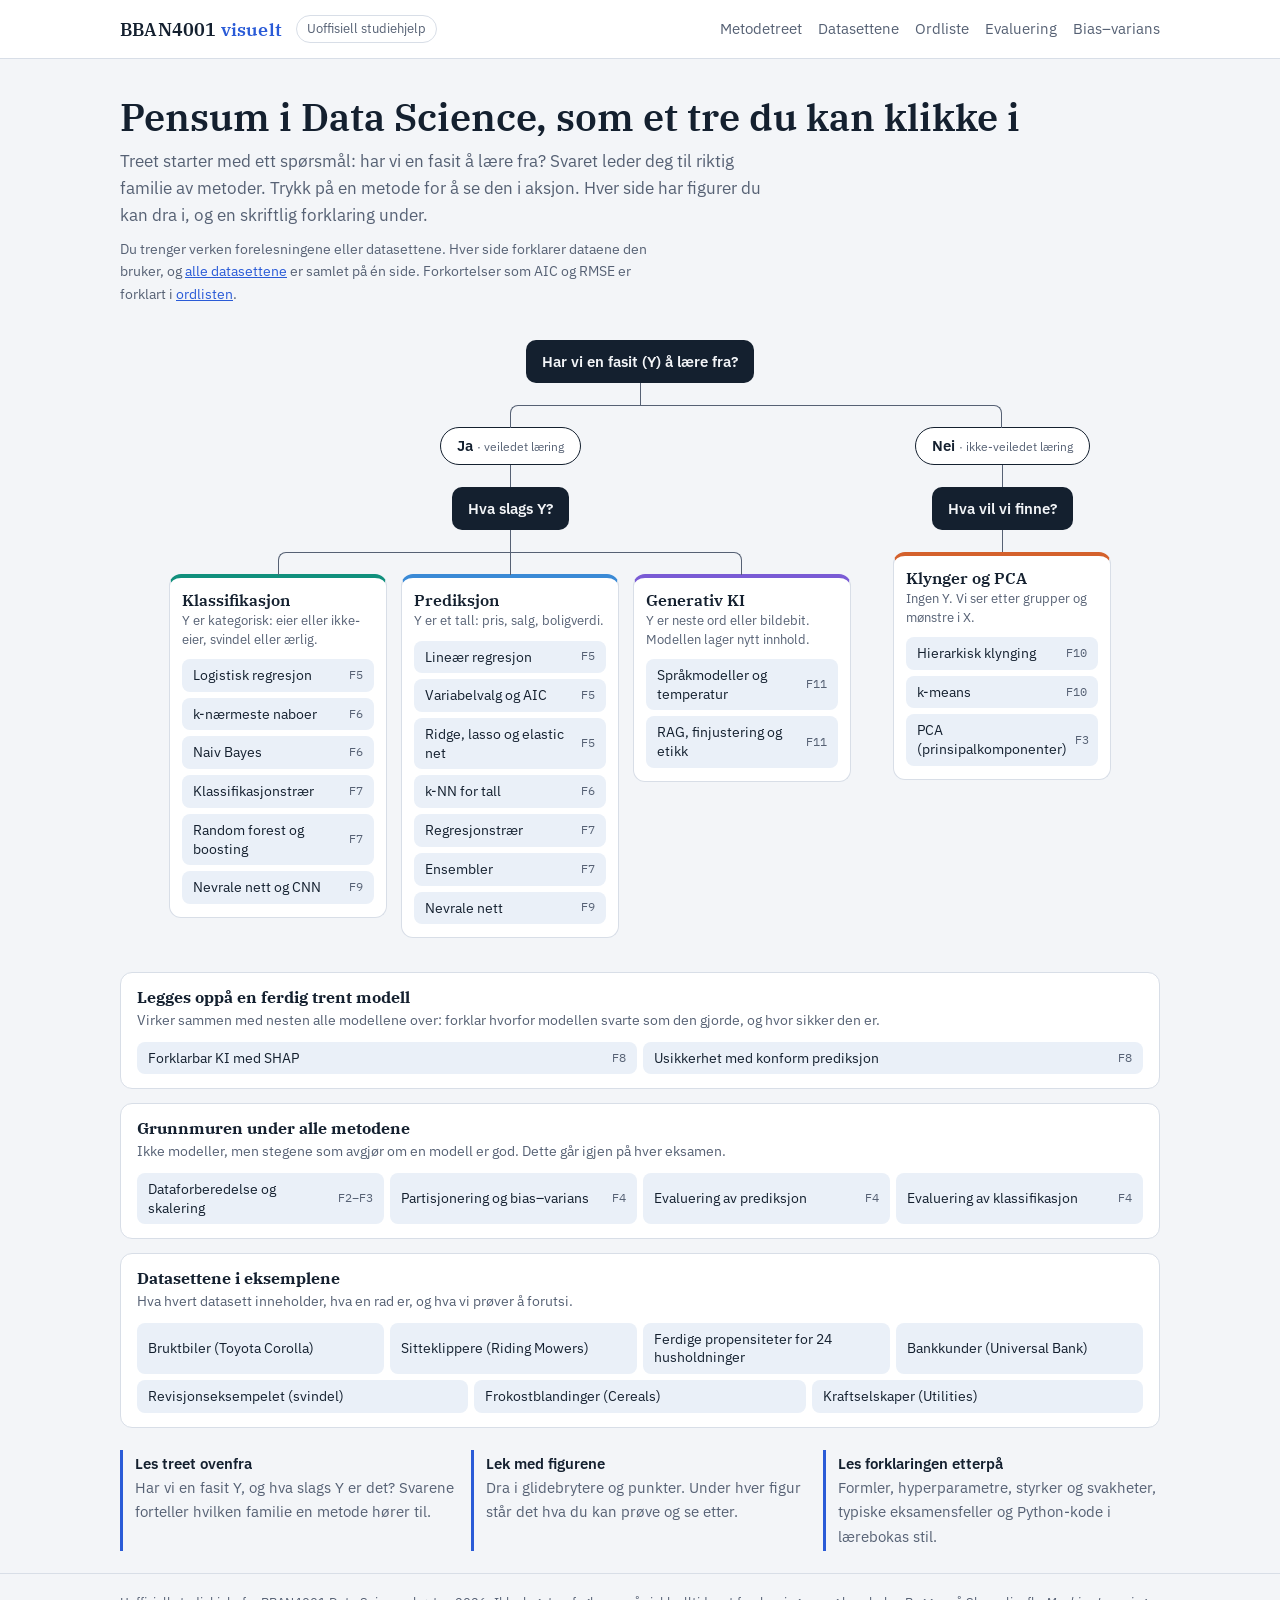
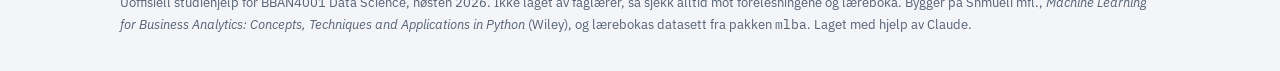
==== commit 4377bd07: "Ordliste og side om regularisering" ====
--- a/index.html
+++ b/index.html
@@ -172,6 +172,18 @@
 .dtbl{font-size:.8rem}
 .dnote{background:var(--surface);border:1px dashed var(--line);border-radius:10px;padding:8px 14px;margin:18px 0;font-size:.9rem;color:var(--muted);max-width:none}
 
+/* Ordliste */
+a.term{color:inherit;text-decoration:underline dotted;text-decoration-color:var(--accent);text-underline-offset:3px;text-decoration-thickness:1.5px;cursor:help}
+a.term:hover{color:var(--accent)}
+.glsearch{font:inherit;font-size:1rem;padding:8px 12px;border-radius:9px;border:1px solid var(--line);background:var(--surface);color:var(--ink);width:min(420px,100%)}
+.gllist{display:grid;gap:10px;margin:12px 0 30px}
+.gl{background:var(--surface);border:1px solid var(--line);border-radius:12px;padding:12px 16px;scroll-margin-top:90px;transition:background .6s}
+.gl h2{font-family:var(--font-display);font-size:1.12rem;margin:0 0 4px;font-weight:600}
+.glfull{display:block;font-family:var(--font-body);font-size:.85rem;font-weight:400;color:var(--muted);margin-top:1px}
+.gl p{margin:0;max-width:80ch}
+.gl .formula{margin:8px 0 4px;font-size:1rem}
+.gl.flash{background:color-mix(in srgb,var(--hl) 22%,var(--surface))}
+
 /* Løpende tekst */
 .prose{max-width:72ch;margin:34px 0 10px}
 .prose h2{font-family:var(--font-display);font-weight:600;font-size:1.42rem;margin:34px 0 8px}
@@ -224,7 +236,7 @@
 <header class="top"><div class="wrap">
 <a class="brand" href="#">BBAN4001 <span>visuelt</span></a>
 <span class="tag">Uoffisiell studiehjelp</span>
-<nav aria-label="Snarveier"><a href="#">Metodetreet</a><a href="#datasett">Datasettene</a><a href="#evaluering-klassifikasjon">Evaluering</a><a href="#bias-varians">Bias–varians</a></nav>
+<nav aria-label="Snarveier"><a href="#">Metodetreet</a><a href="#datasett">Datasettene</a><a href="#ordliste">Ordliste</a><a href="#evaluering-klassifikasjon">Evaluering</a><a href="#bias-varians">Bias–varians</a></nav>
 </div></header>
 <main id="main" class="wrap"></main>
 <footer class="foot"><div class="wrap">
@@ -476,7 +488,7 @@
 }
 
 /* ---- data.js ---- */
-const DATA = {"mowers":[[60.0,18.4,1],[85.5,16.8,1],[64.8,21.6,1],[61.5,20.8,1],[87.0,23.6,1],[110.1,19.2,1],[108.0,17.6,1],[82.8,22.4,1],[69.0,20.0,1],[93.0,20.8,1],[51.0,22.0,1],[81.0,20.0,1],[75.0,19.6,0],[52.8,20.8,0],[64.8,17.2,0],[43.2,20.4,0],[84.0,17.6,0],[49.2,17.6,0],[59.4,16.0,0],[66.0,18.4,0],[47.4,16.4,0],[33.0,18.8,0],[51.0,14.0,0],[63.0,14.8,0]],"owner":[[0.9959,1],[0.9875,1],[0.9844,1],[0.9804,1],[0.9481,1],[0.8892,1],[0.8476,1],[0.7628,0],[0.7069,1],[0.6807,1],[0.6563,1],[0.6224,0],[0.5055,1],[0.4713,0],[0.3371,0],[0.2179,1],[0.1992,0],[0.1494,0],[0.0479,0],[0.0383,0],[0.0248,0],[0.0218,0],[0.0161,0],[0.0031,0]],"cereals":[["100%_Bran",70,68.4],["100%_Natural_Bran",120,33.98],["All-Bran",70,59.43],["All-Bran_with_Extra_Fiber",50,93.7],["Almond_Delight",110,34.38],["Apple_Cinnamon_Cheerios",110,29.51],["Apple_Jacks",110,33.17],["Basic_4",130,37.04],["Bran_Chex",90,49.12],["Bran_Flakes",90,53.31],["Cap'n'Crunch",120,18.04],["Cheerios",110,50.76],["Cinnamon_Toast_Crunch",120,19.82],["Clusters",110,40.4],["Cocoa_Puffs",110,22.74],["Corn_Chex",110,41.45],["Corn_Flakes",100,45.86],["Corn_Pops",110,35.78],["Count_Chocula",110,22.4],["Cracklin'_Oat_Bran",110,40.45],["Cream_of_Wheat_(Quick)",100,64.53],["Crispix",110,46.9],["Crispy_Wheat_&_Raisins",100,36.18],["Double_Chex",100,44.33],["Froot_Loops",110,32.21],["Frosted_Flakes",110,31.44],["Frosted_Mini-Wheats",100,58.35],["Fruit_&_Fibre_Dates,_Walnuts,_and_Oats",120,40.92],["Fruitful_Bran",120,41.02],["Fruity_Pebbles",110,28.03],["Golden_Crisp",100,35.25],["Golden_Grahams",110,23.8],["Grape_Nuts_Flakes",100,52.08],["Grape-Nuts",110,53.37],["Great_Grains_Pecan",120,45.81],["Honey_Graham_Ohs",120,21.87],["Honey_Nut_Cheerios",110,31.07],["Honey-comb",110,28.74],["Just_Right_Crunchy__Nuggets",110,36.52],["Just_Right_Fruit_&_Nut",140,36.47],["Kix",110,39.24],["Life",100,45.33],["Lucky_Charms",110,26.73],["Maypo",100,54.85],["Muesli_Raisins,_Dates,_&_Almonds",150,37.14],["Muesli_Raisins,_Peaches,_&_Pecans",150,34.14],["Mueslix_Crispy_Blend",160,30.31],["Multi-Grain_Cheerios",100,40.11],["Nut&Honey_Crunch",120,29.92],["Nutri-Grain_Almond-Raisin",140,40.69],["Nutri-grain_Wheat",90,59.64],["Oatmeal_Raisin_Crisp",130,30.45],["Post_Nat._Raisin_Bran",120,37.84],["Product_19",100,41.5],["Puffed_Rice",50,60.76],["Puffed_Wheat",50,63.01],["Quaker_Oat_Squares",100,49.51],["Quaker_Oatmeal",100,50.83],["Raisin_Bran",120,39.26],["Raisin_Nut_Bran",100,39.7],["Raisin_Squares",90,55.33],["Rice_Chex",110,42.0],["Rice_Krispies",110,40.56],["Shredded_Wheat",80,68.24],["Shredded_Wheat_'n'Bran",90,74.47],["Shredded_Wheat_spoon_size",90,72.8],["Smacks",110,31.23],["Special_K",110,53.13],["Strawberry_Fruit_Wheats",90,59.36],["Total_Corn_Flakes",110,38.84],["Total_Raisin_Bran",140,28.59],["Total_Whole_Grain",100,46.66],["Triples",110,39.11],["Trix",110,27.75],["Wheat_Chex",100,49.79],["Wheaties",100,51.59],["Wheaties_Honey_Gold",110,36.19]],"cerealPVE":[0.2795,0.2422,0.1469,0.0784,0.0761,0.0555,0.0517,0.032,0.0243,0.0071,0.0049,0.0015,0.0],"cerealPC1":[["fiber",-0.453],["rating",-0.438],["potass",-0.402],["protein",-0.307],["calories",0.3],["cups",0.295],["sugars",0.228],["carbo",0.192],["sodium",0.183],["shelf",-0.171],["vitamins",0.116],["weight",0.05],["fat",0.04]],"cerealN":74,"utilities":[["Arizona ",9077,0.628],["Boston ",5088,1.555],["Central ",9212,1.058],["Commonwealth",6423,0.7],["NY",3300,2.044],["Florida ",11127,1.241],["Hawaiian ",7642,1.652],["Idaho",13082,0.309],["Kentucky",8406,0.862],["Madison ",6455,0.623],["Nevada",17441,0.768],["New England",6154,1.897],["Northern",7179,0.527],["Oklahoma",9673,0.588],["Pacific ",6468,1.4],["Puget",15991,0.62],["San Diego",5714,1.92],["Southern",10140,1.108],["Texas",13507,0.636],["Wisconsin",7287,0.702],["United",6650,2.116],["Virginia",10093,1.306]],"toyotaCols":["Age_08_04","KM","HP","Met_Color","Automatic","CC","Doors","Quarterly_Tax","Weight","Fuel_Type_Diesel","Fuel_Type_Petrol"],"toyotaLSQ":[[66,9750],[53,11950],[65,8950],[25,20950],[43,10850],[39,13450],[68,8100],[20,16250],[68,9250],[13,16250],[52,10950],[66,8750],[57,10950],[62,7995],[53,7000],[20,15950],[59,8750],[4,32500],[47,10950],[14,19500],[66,8950],[54,10750],[38,12950],[54,10950],[57,9950],[44,12950],[27,18450],[59,7500],[29,16250],[37,11950]],"toyotaExhaustive":[{"k":1,"vars":["Age_08_04"],"r2":0.7683,"adjr2":0.7679,"aic":10689.7},{"k":2,"vars":["Age_08_04","HP"],"r2":0.8018,"adjr2":0.8012,"aic":10597.9},{"k":3,"vars":["Age_08_04","HP","Weight"],"r2":0.8305,"adjr2":0.8297,"aic":10506.1},{"k":4,"vars":["Age_08_04","KM","HP","Weight"],"r2":0.8474,"adjr2":0.8464,"aic":10445.2},{"k":5,"vars":["Age_08_04","KM","HP","Quarterly_Tax","Weight"],"r2":0.8503,"adjr2":0.849,"aic":10435.6},{"k":6,"vars":["Age_08_04","KM","HP","Quarterly_Tax","Weight","Fuel_Type_Petrol"],"r2":0.8546,"adjr2":0.8532,"aic":10419.9},{"k":7,"vars":["Age_08_04","KM","HP","Quarterly_Tax","Weight","Fuel_Type_Diesel","Fuel_Type_Petrol"],"r2":0.8556,"adjr2":0.8539,"aic":10418.1},{"k":8,"vars":["Age_08_04","KM","HP","CC","Quarterly_Tax","Weight","Fuel_Type_Diesel","Fuel_Type_Petrol"],"r2":0.8586,"adjr2":0.8567,"aic":10407.3},{"k":9,"vars":["Age_08_04","KM","HP","Automatic","CC","Quarterly_Tax","Weight","Fuel_Type_Diesel","Fuel_Type_Petrol"],"r2":0.8597,"adjr2":0.8576,"aic":10404.6},{"k":10,"vars":["Age_08_04","KM","HP","Met_Color","Automatic","CC","Quarterly_Tax","Weight","Fuel_Type_Diesel","Fuel_Type_Petrol"],"r2":0.8599,"adjr2":0.8576,"aic":10405.6},{"k":11,"vars":["Age_08_04","KM","HP","Met_Color","Automatic","CC","Doors","Quarterly_Tax","Weight","Fuel_Type_Diesel","Fuel_Type_Petrol"],"r2":0.86,"adjr2":0.8573,"aic":10407.6}],"toyotaNModels":2047,"toyotaForward":[["Age_08_04",10689.7],["HP",10597.9],["Weight",10506.1],["KM",10445.2],["Quarterly_Tax",10435.6],["Fuel_Type_Petrol",10419.9],["Fuel_Type_Diesel",10418.1],["CC",10407.3],["Automatic",10404.6]],"toyotaBackward":[["Doors",10405.6],["Met_Color",10404.6]],"toyotaBackwardKept":["Age_08_04","KM","HP","Automatic","CC","Quarterly_Tax","Weight","Fuel_Type_Diesel","Fuel_Type_Petrol"],"lassoPath":[{"a":1.0,"coef":[-2323.3,-612.7,933.6,54.8,127.1,-627.3,-4.1,628.4,741.3,1042.9,784.3],"rmse":1296.5},{"a":1.259,"coef":[-2323.5,-612.9,929.2,54.2,126.5,-621.2,-4.1,626.7,741.8,1031.9,779.6],"rmse":1296.5},{"a":1.585,"coef":[-2323.8,-613.2,923.8,53.6,125.7,-613.7,-4.1,624.5,742.4,1018.1,773.3],"rmse":1296.6},{"a":1.995,"coef":[-2324.2,-613.5,916.8,52.7,124.7,-604.1,-4.0,621.8,743.2,1000.7,765.7],"rmse":1296.6},{"a":2.512,"coef":[-2324.7,-613.9,908.2,51.6,123.5,-592.1,-3.9,618.4,744.3,978.8,756.1],"rmse":1296.8},{"a":3.162,"coef":[-2325.3,-614.5,897.2,50.3,121.9,-577.0,-3.9,614.0,745.5,951.2,743.9],"rmse":1297.0},{"a":3.981,"coef":[-2326.1,-615.1,883.5,48.6,119.9,-557.9,-3.7,608.6,747.2,916.5,728.5],"rmse":1297.3},{"a":5.012,"coef":[-2327.1,-616.0,866.2,46.5,117.4,-534.0,-3.6,601.7,749.2,872.8,709.0],"rmse":1297.8},{"a":6.31,"coef":[-2328.4,-617.0,844.5,43.8,114.3,-504.0,-3.4,592.9,751.7,817.7,684.3],"rmse":1298.5},{"a":7.943,"coef":[-2330.0,-618.4,817.2,40.5,110.4,-466.1,-3.2,581.9,754.9,748.4,653.5],"rmse":1299.8},{"a":10.0,"coef":[-2332.1,-620.0,782.8,36.2,105.4,-418.5,-2.8,568.1,758.9,661.2,614.6],"rmse":1301.7},{"a":12.589,"coef":[-2334.6,-622.1,739.4,30.9,99.2,-358.4,-2.5,550.7,763.9,551.4,565.7],"rmse":1304.8},{"a":15.849,"coef":[-2337.8,-624.8,685.2,24.2,91.4,-283.3,-1.9,528.7,770.2,413.8,504.0],"rmse":1309.6},{"a":19.953,"coef":[-2342.0,-628.0,617.7,15.7,81.6,-189.5,-1.1,500.3,777.8,240.7,424.9],"rmse":1317.2},{"a":25.119,"coef":[-2347.2,-632.2,530.9,5.1,69.1,-69.2,-0.4,465.1,787.9,20.0,326.0],"rmse":1329.2},{"a":31.623,"coef":[-2347.4,-634.2,517.8,0.0,62.5,-40.6,-0.0,426.4,781.6,0.0,293.4],"rmse":1336.8},{"a":39.811,"coef":[-2346.5,-636.5,511.8,0.0,55.4,-17.9,-0.0,377.0,771.5,0.0,258.4],"rmse":1346.0},{"a":50.119,"coef":[-2345.1,-638.5,508.7,0.0,46.6,-0.0,-0.0,315.6,760.2,-0.0,205.8],"rmse":1357.8},{"a":63.096,"coef":[-2343.1,-639.2,514.2,0.0,35.9,-0.0,-0.0,239.4,748.9,-0.0,120.6],"rmse":1372.4},{"a":79.433,"coef":[-2340.4,-640.2,521.2,0.0,22.3,-0.0,0.0,143.7,734.6,-0.0,13.4],"rmse":1392.3},{"a":100.0,"coef":[-2340.7,-616.9,498.6,0.0,2.3,-0.0,0.0,90.6,741.5,-0.0,0.0],"rmse":1407.4},{"a":125.893,"coef":[-2344.7,-582.4,465.4,0.0,0.0,-0.0,0.0,36.8,748.4,-0.0,0.0],"rmse":1426.9},{"a":158.489,"coef":[-2346.2,-549.2,431.8,0.0,0.0,-0.0,0.0,0.0,739.6,-0.0,0.0],"rmse":1450.5},{"a":199.526,"coef":[-2342.7,-523.0,402.2,0.0,0.0,0.0,0.0,0.0,702.9,-0.0,0.0],"rmse":1476.9},{"a":251.189,"coef":[-2337.6,-490.4,364.7,0.0,0.0,0.0,0.0,0.0,656.9,-0.0,0.0],"rmse":1513.3},{"a":316.228,"coef":[-2331.2,-449.3,317.6,0.0,0.0,0.0,0.0,0.0,599.0,-0.0,0.0],"rmse":1564.1},{"a":398.107,"coef":[-2323.2,-397.6,258.3,0.0,0.0,0.0,0.0,0.0,526.2,-0.0,0.0],"rmse":1634.9},{"a":501.187,"coef":[-2313.1,-332.4,183.6,0.0,0.0,0.0,0.0,0.0,434.4,-0.0,0.0],"rmse":1733.7},{"a":630.957,"coef":[-2300.5,-250.4,89.7,0.0,0.0,0.0,0.0,0.0,318.9,-0.0,0.0],"rmse":1870.9},{"a":794.328,"coef":[-2287.5,-135.3,0.0,0.0,0.0,0.0,0.0,0.0,171.8,-0.0,0.0],"rmse":2048.8},{"a":1000.0,"coef":[-2240.5,-0.0,0.0,0.0,0.0,0.0,0.0,0.0,0.0,-0.0,0.0],"rmse":2229.4},{"a":1258.925,"coef":[-1981.6,-0.0,0.0,0.0,0.0,0.0,0.0,0.0,0.0,-0.0,0.0],"rmse":2359.9},{"a":1584.893,"coef":[-1655.6,-0.0,0.0,0.0,0.0,0.0,0.0,0.0,0.0,-0.0,0.0],"rmse":2552.4},{"a":1995.262,"coef":[-1245.3,-0.0,0.0,0.0,0.0,0.0,0.0,0.0,0.0,0.0,0.0],"rmse":2830.0},{"a":2511.886,"coef":[-728.6,-0.0,0.0,0.0,0.0,0.0,0.0,0.0,0.0,0.0,0.0],"rmse":3220.4},{"a":3162.278,"coef":[-78.3,0.0,0.0,0.0,0.0,0.0,0.0,0.0,0.0,0.0,0.0],"rmse":3756.0},{"a":3981.072,"coef":[0.0,0.0,0.0,0.0,0.0,0.0,0.0,0.0,0.0,0.0,0.0],"rmse":3822.9}],"ridgePath":[{"a":0.1,"coef":[-2322.0,-612.4,946.8,56.7,129.2,-645.7,-4.5,634.0,740.0,1075.9,799.1],"rmse":1296.3},{"a":0.14,"coef":[-2321.8,-612.6,945.8,56.6,129.1,-644.4,-4.6,633.8,740.3,1073.4,798.0],"rmse":1296.3},{"a":0.197,"coef":[-2321.6,-612.9,944.4,56.6,128.9,-642.5,-4.7,633.4,740.6,1069.8,796.4],"rmse":1296.3},{"a":0.277,"coef":[-2321.2,-613.3,942.4,56.5,128.7,-639.9,-4.8,632.8,741.0,1064.8,794.3],"rmse":1296.2},{"a":0.389,"coef":[-2320.7,-613.8,939.6,56.4,128.4,-636.2,-5.0,632.0,741.7,1057.9,791.3],"rmse":1296.1},{"a":0.546,"coef":[-2319.9,-614.6,935.8,56.3,128.0,-631.1,-5.2,630.9,742.5,1048.3,787.1],"rmse":1296.0},{"a":0.766,"coef":[-2318.9,-615.7,930.6,56.1,127.5,-624.2,-5.5,629.4,743.7,1035.0,781.4],"rmse":1295.9},{"a":1.075,"coef":[-2317.4,-617.2,923.5,55.9,126.7,-614.6,-5.9,627.3,745.4,1016.9,773.5],"rmse":1295.8},{"a":1.51,"coef":[-2315.3,-619.3,913.8,55.5,125.7,-601.7,-6.5,624.5,747.6,992.4,762.8],"rmse":1295.6},{"a":2.12,"coef":[-2312.4,-622.2,900.9,55.1,124.3,-584.5,-7.2,620.5,750.6,959.8,748.3],"rmse":1295.4},{"a":2.976,"coef":[-2308.3,-626.1,884.0,54.6,122.4,-562.0,-8.1,615.2,754.5,917.0,729.1],"rmse":1295.2},{"a":4.179,"coef":[-2302.5,-631.4,862.4,53.9,120.1,-533.1,-9.1,608.2,759.4,862.2,704.1],"rmse":1295.1},{"a":5.867,"coef":[-2294.2,-638.4,835.7,53.2,117.1,-497.3,-10.3,598.9,765.6,794.4,672.3],"rmse":1295.3},{"a":8.237,"coef":[-2282.6,-647.7,803.8,52.4,113.5,-454.5,-11.3,587.0,773.0,713.4,633.2],"rmse":1295.9},{"a":11.565,"coef":[-2266.3,-659.7,767.5,51.7,109.3,-405.6,-12.0,572.0,781.3,621.3,586.7],"rmse":1297.1},{"a":16.238,"coef":[-2243.8,-674.9,728.2,51.3,104.6,-352.2,-11.8,553.6,790.3,521.8,533.5],"rmse":1299.4},{"a":22.798,"coef":[-2213.0,-693.5,687.8,51.4,99.5,-296.9,-10.4,531.5,799.2,420.7,475.2],"rmse":1303.3},{"a":32.008,"coef":[-2171.7,-715.7,648.2,52.3,94.2,-242.2,-7.1,505.7,807.2,324.2,414.3],"rmse":1309.2},{"a":44.94,"coef":[-2117.7,-741.0,611.1,54.2,88.9,-190.1,-1.4,476.4,813.4,238.0,353.5],"rmse":1318.4},{"a":63.096,"coef":[-2049.0,-768.0,577.1,57.2,83.8,-141.8,7.2,444.0,816.3,166.0,295.4],"rmse":1332.7},{"a":88.587,"coef":[-1964.1,-794.1,546.1,61.5,78.9,-97.6,19.0,409.0,814.7,109.7,242.2],"rmse":1354.8},{"a":124.376,"coef":[-1862.5,-815.5,517.2,66.8,74.5,-57.6,33.8,372.3,806.5,68.6,195.4],"rmse":1388.9},{"a":174.625,"coef":[-1744.3,-827.0,489.2,72.9,70.5,-21.7,51.2,334.9,789.8,40.4,155.5],"rmse":1440.7},{"a":245.174,"coef":[-1610.7,-823.6,460.7,78.9,66.9,9.4,69.8,297.6,762.7,22.5,122.5],"rmse":1516.6},{"a":344.225,"coef":[-1463.5,-801.0,430.2,84.1,63.6,35.1,87.9,261.4,723.7,11.9,95.7],"rmse":1623.6},{"a":483.293,"coef":[-1305.5,-757.5,396.2,87.3,60.2,54.4,103.2,226.7,672.3,6.1,74.1],"rmse":1766.7},{"a":678.545,"coef":[-1140.5,-694.1,358.2,87.6,56.2,66.9,113.3,193.9,609.4,3.3,56.8],"rmse":1946.7},{"a":952.681,"coef":[-973.6,-615.2,316.1,84.5,51.4,72.5,116.7,163.4,537.5,2.3,42.8],"rmse":2158.3},{"a":1337.568,"coef":[-811.0,-527.2,271.3,78.0,45.6,72.1,113.1,135.4,460.5,2.3,31.6],"rmse":2390.0},{"a":1877.951,"coef":[-658.9,-437.3,226.2,69.0,39.1,67.0,103.6,110.2,383.1,2.6,22.6],"rmse":2626.7},{"a":2636.651,"coef":[-522.6,-352.0,183.1,58.5,32.5,59.0,90.1,88.0,310.0,2.9,15.8],"rmse":2853.1},{"a":3701.869,"coef":[-405.6,-276.0,144.4,47.8,26.1,49.6,75.0,68.9,244.4,3.1,10.7],"rmse":3057.4},{"a":5197.44,"coef":[-308.8,-211.6,111.2,37.9,20.5,40.1,60.2,53.0,188.5,3.0,7.1],"rmse":3232.3},{"a":7297.228,"coef":[-231.4,-159.3,84.1,29.2,15.6,31.5,46.9,40.1,142.7,2.7,4.6],"rmse":3375.8},{"a":10245.339,"coef":[-171.3,-118.2,62.6,22.1,11.8,24.2,35.7,30.0,106.4,2.3,3.0],"rmse":3489.6},{"a":14384.499,"coef":[-125.5,-86.8,46.0,16.4,8.7,18.2,26.7,22.1,78.4,1.9,2.0],"rmse":3577.3},{"a":20195.898,"coef":[-91.2,-63.2,33.6,12.1,6.4,13.5,19.7,16.2,57.2,1.5,1.3],"rmse":3643.6},{"a":28355.126,"coef":[-66.0,-45.7,24.3,8.8,4.6,9.9,14.4,11.8,41.5,1.1,0.8],"rmse":3692.9},{"a":39810.717,"coef":[-47.5,-33.0,17.5,6.4,3.4,7.2,10.5,8.5,30.0,0.8,0.6],"rmse":3729.1}],"olsStdCoef":[-2322.5,-611.9,949.3,56.7,129.4,-649.1,-4.4,634.8,739.4,1082.3,801.8],"olsStdRMSE":1296.4,"shapLinear":{"cols":["Age_08_04","KM","HP","Met_Color","Automatic","CC","Doors","Quarterly_Tax","Weight","Fuel_Type_Diesel","Fuel_Type_Petrol"],"coef":[-139.303693,-0.017038,62.287529,122.340221,559.830448,-3.412265,-4.608294,14.177974,12.509701,3218.338867,2266.465151],"means":[47.97,63322.49,101.28,0.69,0.06,1577.32,4.08,90.3,1079.8,0.13,0.85],"base":11777.8,"cars":[{"x":[37.0,21500.0,110.0,1.0,0.0,1600.0,5.0,69.0,1030.0,0.0,1.0],"pred":13476.5,"actual":11450,"phi":[1528.6,712.6,543.5,38.3,-31.7,-77.4,-4.2,-301.9,-623.0,-418.4,332.4]},{"x":[13.0,21428.0,110.0,1.0,0.0,1600.0,5.0,85.0,1130.0,0.0,1.0],"pred":18298.9,"actual":19950,"phi":[4871.9,713.8,543.5,38.3,-31.7,-77.4,-4.2,-75.1,627.9,-418.4,332.4]},{"x":[17.0,57313.0,110.0,1.0,0.0,2000.0,5.0,234.0,1275.0,1.0,0.0],"pred":20643.6,"actual":22250,"phi":[4314.7,102.4,543.5,38.3,-31.7,-1442.3,-4.2,2037.4,2441.9,2800.0,-1934.1]},{"x":[67.0,62316.0,110.0,1.0,0.0,1600.0,3.0,69.0,1050.0,0.0,1.0],"pred":8861.4,"actual":10295,"phi":[-2650.5,17.1,543.5,38.3,-31.7,-77.4,5.0,-301.9,-372.8,-418.4,332.4]},{"x":[59.0,67010.0,110.0,1.0,0.0,1600.0,3.0,85.0,1065.0,0.0,1.0],"pred":10310.4,"actual":9950,"phi":[-1536.1,-62.8,543.5,38.3,-31.7,-77.4,5.0,-75.1,-185.2,-418.4,332.4]},{"x":[7.0,2000.0,110.0,0.0,0.0,1600.0,5.0,19.0,1075.0,0.0,1.0],"pred":17719.6,"actual":18500,"phi":[5707.7,1044.8,543.5,-84.0,-31.7,-77.4,-4.2,-1010.8,-60.1,-418.4,332.4]}]},"ubIncome":[[8,23,0],[9,26,0],[10,23,0],[11,27,0],[12,30,0],[13,32,0],[14,31,0],[15,33,0],[18,53,0],[19,52,0],[20,47,0],[21,65,0],[22,65,0],[23,54,0],[24,47,0],[25,64,0],[28,63,0],[29,67,0],[30,63,0],[31,55,0],[32,58,0],[33,51,0],[34,53,0],[35,65,0],[38,84,0],[39,81,0],[40,78,0],[41,82,0],[42,77,0],[43,70,0],[44,85,0],[45,69,0],[48,44,0],[49,52,0],[50,45,0],[51,41,0],[52,47,0],[53,57,0],[54,52,0],[55,61,0],[58,55,0],[59,53,0],[60,52,1],[61,57,0],[62,55,0],[63,46,0],[64,60,1],[65,60,1],[68,35,0],[69,46,1],[70,47,0],[71,43,1],[72,41,0],[73,44,1],[74,45,0],[75,47,1],[78,61,0],[79,53,0],[80,56,0],[81,83,1],[82,61,1],[83,74,7],[84,63,1],[85,65,2],[88,26,0],[89,34,2],[90,38,1],[91,37,2],[92,29,1],[93,37,4],[94,26,2],[95,25,3],[98,28,2],[99,24,5],[100,10,1],[101,24,4],[102,16,3],[103,18,4],[104,20,3],[105,20,3],[108,16,4],[109,18,3],[110,19,3],[111,22,7],[112,26,3],[113,34,5],[114,30,7],[115,27,8],[118,19,6],[119,18,5],[120,17,6],[121,20,2],[122,24,7],[123,18,9],[124,12,3],[125,23,7],[128,24,4],[129,23,8],[130,19,11],[131,19,8],[132,18,7],[133,15,7],[134,20,7],[135,18,10],[138,18,5],[139,16,6],[140,19,6],[141,24,9],[142,15,8],[143,9,4],[144,7,2],[145,23,6],[148,11,4],[149,20,4],[150,11,2],[151,4,1],[152,15,5],[153,11,4],[154,21,9],[155,19,5],[158,18,10],[159,7,4],[160,12,4],[161,16,7],[162,10,3],[163,9,2],[164,13,7],[165,11,6],[168,8,6],[169,7,6],[170,12,8],[171,9,4],[172,11,8],[173,13,8],[174,9,5],[175,12,5],[178,10,6],[179,17,9],[180,18,8],[181,8,4],[182,13,11],[183,12,6],[184,12,9],[185,9,6],[188,10,7],[189,2,1],[190,11,7],[191,13,7],[192,6,4],[193,6,4],[194,8,4],[195,15,5],[198,3,0],[199,3,0],[200,3,0],[201,5,1],[202,2,1],[203,2,1],[204,3,0],[205,2,0],[218,1,0],[224,1,0]],"ubMLE":[-6.12732,0.037125],"ubSample":{"columns":["Age","Experience","Income","Family","CCAvg","Education","Mortgage","Personal Loan","Securities Account","CD Account","Online","CreditCard"],"data":[[25,1,49,4,1.6,1,0,0,1,0,0,0],[34,9,180,1,8.9,3,0,1,0,0,0,0],[38,14,130,4,4.7,3,134,1,0,0,0,0],[32,7,132,4,1.1,2,412,1,0,0,1,0]]},"cerealSample":{"columns":["name","calories","protein","fat","sodium","fiber","carbo","sugars","potass","vitamins","shelf","weight","cups","rating"],"data":[["100%_Bran",70,4,1,130,10.0,5.0,6.0,280.0,25,3,1.0,0.33,68.4],["All-Bran",70,4,1,260,9.0,7.0,5.0,320.0,25,3,1.0,0.33,59.43],["Cap'n'Crunch",120,1,2,220,0.0,12.0,12.0,35.0,25,2,1.0,0.75,18.04],["Maypo",100,4,1,0,0.0,16.0,3.0,95.0,25,2,1.0,1.0,54.85]]},"utilSample":{"columns":["Company","Fixed_charge","RoR","Cost","Load_factor","Demand_growth","Sales","Nuclear","Fuel_Cost"],"data":[["Arizona ",1.06,9.2,151,54.4,1.6,9077,0.0,0.628],["Boston ",0.89,10.3,202,57.9,2.2,5088,25.3,1.555],["Oklahoma",1.09,12.0,96,49.8,1.4,9673,0.0,0.588],["Southern",1.05,12.6,150,56.7,2.7,10140,0.0,1.108]]}};
+const DATA = {"mowers":[[60.0,18.4,1],[85.5,16.8,1],[64.8,21.6,1],[61.5,20.8,1],[87.0,23.6,1],[110.1,19.2,1],[108.0,17.6,1],[82.8,22.4,1],[69.0,20.0,1],[93.0,20.8,1],[51.0,22.0,1],[81.0,20.0,1],[75.0,19.6,0],[52.8,20.8,0],[64.8,17.2,0],[43.2,20.4,0],[84.0,17.6,0],[49.2,17.6,0],[59.4,16.0,0],[66.0,18.4,0],[47.4,16.4,0],[33.0,18.8,0],[51.0,14.0,0],[63.0,14.8,0]],"owner":[[0.9959,1],[0.9875,1],[0.9844,1],[0.9804,1],[0.9481,1],[0.8892,1],[0.8476,1],[0.7628,0],[0.7069,1],[0.6807,1],[0.6563,1],[0.6224,0],[0.5055,1],[0.4713,0],[0.3371,0],[0.2179,1],[0.1992,0],[0.1494,0],[0.0479,0],[0.0383,0],[0.0248,0],[0.0218,0],[0.0161,0],[0.0031,0]],"cereals":[["100%_Bran",70,68.4],["100%_Natural_Bran",120,33.98],["All-Bran",70,59.43],["All-Bran_with_Extra_Fiber",50,93.7],["Almond_Delight",110,34.38],["Apple_Cinnamon_Cheerios",110,29.51],["Apple_Jacks",110,33.17],["Basic_4",130,37.04],["Bran_Chex",90,49.12],["Bran_Flakes",90,53.31],["Cap'n'Crunch",120,18.04],["Cheerios",110,50.76],["Cinnamon_Toast_Crunch",120,19.82],["Clusters",110,40.4],["Cocoa_Puffs",110,22.74],["Corn_Chex",110,41.45],["Corn_Flakes",100,45.86],["Corn_Pops",110,35.78],["Count_Chocula",110,22.4],["Cracklin'_Oat_Bran",110,40.45],["Cream_of_Wheat_(Quick)",100,64.53],["Crispix",110,46.9],["Crispy_Wheat_&_Raisins",100,36.18],["Double_Chex",100,44.33],["Froot_Loops",110,32.21],["Frosted_Flakes",110,31.44],["Frosted_Mini-Wheats",100,58.35],["Fruit_&_Fibre_Dates,_Walnuts,_and_Oats",120,40.92],["Fruitful_Bran",120,41.02],["Fruity_Pebbles",110,28.03],["Golden_Crisp",100,35.25],["Golden_Grahams",110,23.8],["Grape_Nuts_Flakes",100,52.08],["Grape-Nuts",110,53.37],["Great_Grains_Pecan",120,45.81],["Honey_Graham_Ohs",120,21.87],["Honey_Nut_Cheerios",110,31.07],["Honey-comb",110,28.74],["Just_Right_Crunchy__Nuggets",110,36.52],["Just_Right_Fruit_&_Nut",140,36.47],["Kix",110,39.24],["Life",100,45.33],["Lucky_Charms",110,26.73],["Maypo",100,54.85],["Muesli_Raisins,_Dates,_&_Almonds",150,37.14],["Muesli_Raisins,_Peaches,_&_Pecans",150,34.14],["Mueslix_Crispy_Blend",160,30.31],["Multi-Grain_Cheerios",100,40.11],["Nut&Honey_Crunch",120,29.92],["Nutri-Grain_Almond-Raisin",140,40.69],["Nutri-grain_Wheat",90,59.64],["Oatmeal_Raisin_Crisp",130,30.45],["Post_Nat._Raisin_Bran",120,37.84],["Product_19",100,41.5],["Puffed_Rice",50,60.76],["Puffed_Wheat",50,63.01],["Quaker_Oat_Squares",100,49.51],["Quaker_Oatmeal",100,50.83],["Raisin_Bran",120,39.26],["Raisin_Nut_Bran",100,39.7],["Raisin_Squares",90,55.33],["Rice_Chex",110,42.0],["Rice_Krispies",110,40.56],["Shredded_Wheat",80,68.24],["Shredded_Wheat_'n'Bran",90,74.47],["Shredded_Wheat_spoon_size",90,72.8],["Smacks",110,31.23],["Special_K",110,53.13],["Strawberry_Fruit_Wheats",90,59.36],["Total_Corn_Flakes",110,38.84],["Total_Raisin_Bran",140,28.59],["Total_Whole_Grain",100,46.66],["Triples",110,39.11],["Trix",110,27.75],["Wheat_Chex",100,49.79],["Wheaties",100,51.59],["Wheaties_Honey_Gold",110,36.19]],"cerealPVE":[0.2795,0.2422,0.1469,0.0784,0.0761,0.0555,0.0517,0.032,0.0243,0.0071,0.0049,0.0015,0.0],"cerealPC1":[["fiber",-0.453],["rating",-0.438],["potass",-0.402],["protein",-0.307],["calories",0.3],["cups",0.295],["sugars",0.228],["carbo",0.192],["sodium",0.183],["shelf",-0.171],["vitamins",0.116],["weight",0.05],["fat",0.04]],"cerealN":74,"utilities":[["Arizona ",9077,0.628],["Boston ",5088,1.555],["Central ",9212,1.058],["Commonwealth",6423,0.7],["NY",3300,2.044],["Florida ",11127,1.241],["Hawaiian ",7642,1.652],["Idaho",13082,0.309],["Kentucky",8406,0.862],["Madison ",6455,0.623],["Nevada",17441,0.768],["New England",6154,1.897],["Northern",7179,0.527],["Oklahoma",9673,0.588],["Pacific ",6468,1.4],["Puget",15991,0.62],["San Diego",5714,1.92],["Southern",10140,1.108],["Texas",13507,0.636],["Wisconsin",7287,0.702],["United",6650,2.116],["Virginia",10093,1.306]],"toyotaCols":["Age_08_04","KM","HP","Met_Color","Automatic","CC","Doors","Quarterly_Tax","Weight","Fuel_Type_Diesel","Fuel_Type_Petrol"],"toyotaLSQ":[[66,9750],[53,11950],[65,8950],[25,20950],[43,10850],[39,13450],[68,8100],[20,16250],[68,9250],[13,16250],[52,10950],[66,8750],[57,10950],[62,7995],[53,7000],[20,15950],[59,8750],[4,32500],[47,10950],[14,19500],[66,8950],[54,10750],[38,12950],[54,10950],[57,9950],[44,12950],[27,18450],[59,7500],[29,16250],[37,11950]],"toyotaExhaustive":[{"k":1,"vars":["Age_08_04"],"r2":0.7683,"adjr2":0.7679,"aic":10689.7},{"k":2,"vars":["Age_08_04","HP"],"r2":0.8018,"adjr2":0.8012,"aic":10597.9},{"k":3,"vars":["Age_08_04","HP","Weight"],"r2":0.8305,"adjr2":0.8297,"aic":10506.1},{"k":4,"vars":["Age_08_04","KM","HP","Weight"],"r2":0.8474,"adjr2":0.8464,"aic":10445.2},{"k":5,"vars":["Age_08_04","KM","HP","Quarterly_Tax","Weight"],"r2":0.8503,"adjr2":0.849,"aic":10435.6},{"k":6,"vars":["Age_08_04","KM","HP","Quarterly_Tax","Weight","Fuel_Type_Petrol"],"r2":0.8546,"adjr2":0.8532,"aic":10419.9},{"k":7,"vars":["Age_08_04","KM","HP","Quarterly_Tax","Weight","Fuel_Type_Diesel","Fuel_Type_Petrol"],"r2":0.8556,"adjr2":0.8539,"aic":10418.1},{"k":8,"vars":["Age_08_04","KM","HP","CC","Quarterly_Tax","Weight","Fuel_Type_Diesel","Fuel_Type_Petrol"],"r2":0.8586,"adjr2":0.8567,"aic":10407.3},{"k":9,"vars":["Age_08_04","KM","HP","Automatic","CC","Quarterly_Tax","Weight","Fuel_Type_Diesel","Fuel_Type_Petrol"],"r2":0.8597,"adjr2":0.8576,"aic":10404.6},{"k":10,"vars":["Age_08_04","KM","HP","Met_Color","Automatic","CC","Quarterly_Tax","Weight","Fuel_Type_Diesel","Fuel_Type_Petrol"],"r2":0.8599,"adjr2":0.8576,"aic":10405.6},{"k":11,"vars":["Age_08_04","KM","HP","Met_Color","Automatic","CC","Doors","Quarterly_Tax","Weight","Fuel_Type_Diesel","Fuel_Type_Petrol"],"r2":0.86,"adjr2":0.8573,"aic":10407.6}],"toyotaNModels":2047,"toyotaForward":[["Age_08_04",10689.7],["HP",10597.9],["Weight",10506.1],["KM",10445.2],["Quarterly_Tax",10435.6],["Fuel_Type_Petrol",10419.9],["Fuel_Type_Diesel",10418.1],["CC",10407.3],["Automatic",10404.6]],"toyotaBackward":[["Doors",10405.6],["Met_Color",10404.6]],"toyotaBackwardKept":["Age_08_04","KM","HP","Automatic","CC","Quarterly_Tax","Weight","Fuel_Type_Diesel","Fuel_Type_Petrol"],"lassoPath":[{"a":1.0,"coef":[-2323.3,-612.7,933.6,54.8,127.1,-627.3,-4.1,628.4,741.3,1042.9,784.3],"rmse":1296.5,"cv":1430.7,"se":89.2},{"a":1.259,"coef":[-2323.5,-612.9,929.2,54.2,126.5,-621.2,-4.1,626.7,741.8,1031.9,779.6],"rmse":1296.5,"cv":1430.9,"se":89.2},{"a":1.585,"coef":[-2323.8,-613.2,923.8,53.6,125.7,-613.7,-4.1,624.5,742.4,1018.1,773.3],"rmse":1296.6,"cv":1431.1,"se":89.2},{"a":1.995,"coef":[-2324.2,-613.5,916.8,52.7,124.7,-604.1,-4.0,621.8,743.2,1000.7,765.7],"rmse":1296.6,"cv":1431.4,"se":89.2},{"a":2.512,"coef":[-2324.7,-613.9,908.2,51.6,123.5,-592.1,-3.9,618.4,744.3,978.8,756.1],"rmse":1296.8,"cv":1431.9,"se":89.2},{"a":3.162,"coef":[-2325.3,-614.5,897.2,50.3,121.9,-577.0,-3.9,614.0,745.5,951.2,743.9],"rmse":1297.0,"cv":1432.5,"se":89.2},{"a":3.981,"coef":[-2326.1,-615.1,883.5,48.6,119.9,-557.9,-3.7,608.6,747.2,916.5,728.5],"rmse":1297.3,"cv":1433.3,"se":89.2},{"a":5.012,"coef":[-2327.1,-616.0,866.2,46.5,117.4,-534.0,-3.6,601.7,749.2,872.8,709.0],"rmse":1297.8,"cv":1434.4,"se":89.3},{"a":6.31,"coef":[-2328.4,-617.0,844.5,43.8,114.3,-504.0,-3.4,592.9,751.7,817.7,684.3],"rmse":1298.5,"cv":1436.0,"se":89.5},{"a":7.943,"coef":[-2330.0,-618.4,817.2,40.5,110.4,-466.1,-3.2,581.9,754.9,748.4,653.5],"rmse":1299.8,"cv":1438.3,"se":89.8},{"a":10.0,"coef":[-2332.1,-620.0,782.8,36.2,105.4,-418.5,-2.8,568.1,758.9,661.2,614.6],"rmse":1301.7,"cv":1441.4,"se":90.2},{"a":12.589,"coef":[-2334.6,-622.1,739.4,30.9,99.2,-358.4,-2.5,550.7,763.9,551.4,565.7],"rmse":1304.8,"cv":1446.0,"se":90.8},{"a":15.849,"coef":[-2337.8,-624.8,685.2,24.2,91.4,-283.3,-1.9,528.7,770.2,413.8,504.0],"rmse":1309.6,"cv":1448.7,"se":89.1},{"a":19.953,"coef":[-2342.0,-628.0,617.7,15.7,81.6,-189.5,-1.1,500.3,777.8,240.7,424.9],"rmse":1317.2,"cv":1452.3,"se":86.1},{"a":25.119,"coef":[-2347.2,-632.2,530.9,5.1,69.1,-69.2,-0.4,465.1,787.9,20.0,326.0],"rmse":1329.2,"cv":1456.5,"se":82.6},{"a":31.623,"coef":[-2347.4,-634.2,517.8,0.0,62.5,-40.6,-0.0,426.4,781.6,0.0,293.4],"rmse":1336.8,"cv":1456.1,"se":80.6},{"a":39.811,"coef":[-2346.5,-636.5,511.8,0.0,55.4,-17.9,-0.0,377.0,771.5,0.0,258.4],"rmse":1346.0,"cv":1456.6,"se":79.0},{"a":50.119,"coef":[-2345.1,-638.5,508.7,0.0,46.6,-0.0,-0.0,315.6,760.2,-0.0,205.8],"rmse":1357.8,"cv":1458.5,"se":77.4},{"a":63.096,"coef":[-2343.1,-639.2,514.2,0.0,35.9,-0.0,-0.0,239.4,748.9,-0.0,120.6],"rmse":1372.4,"cv":1459.6,"se":75.6},{"a":79.433,"coef":[-2340.4,-640.2,521.2,0.0,22.3,-0.0,0.0,143.7,734.6,-0.0,13.4],"rmse":1392.3,"cv":1463.4,"se":74.2},{"a":100.0,"coef":[-2340.7,-616.9,498.6,0.0,2.3,-0.0,0.0,90.6,741.5,-0.0,0.0],"rmse":1407.4,"cv":1467.9,"se":75.1},{"a":125.893,"coef":[-2344.7,-582.4,465.4,0.0,0.0,-0.0,0.0,36.8,748.4,-0.0,0.0],"rmse":1426.9,"cv":1474.8,"se":78.0},{"a":158.489,"coef":[-2346.2,-549.2,431.8,0.0,0.0,-0.0,0.0,0.0,739.6,-0.0,0.0],"rmse":1450.5,"cv":1483.0,"se":82.4},{"a":199.526,"coef":[-2342.7,-523.0,402.2,0.0,0.0,0.0,0.0,0.0,702.9,-0.0,0.0],"rmse":1476.9,"cv":1495.4,"se":87.8},{"a":251.189,"coef":[-2337.6,-490.4,364.7,0.0,0.0,0.0,0.0,0.0,656.9,-0.0,0.0],"rmse":1513.3,"cv":1515.6,"se":95.0},{"a":316.228,"coef":[-2331.2,-449.3,317.6,0.0,0.0,0.0,0.0,0.0,599.0,-0.0,0.0],"rmse":1564.1,"cv":1546.8,"se":105.7},{"a":398.107,"coef":[-2323.2,-397.6,258.3,0.0,0.0,0.0,0.0,0.0,526.2,-0.0,0.0],"rmse":1634.9,"cv":1594.3,"se":121.2},{"a":501.187,"coef":[-2313.1,-332.4,183.6,0.0,0.0,0.0,0.0,0.0,434.4,-0.0,0.0],"rmse":1733.7,"cv":1666.0,"se":143.2},{"a":630.957,"coef":[-2300.5,-250.4,89.7,0.0,0.0,0.0,0.0,0.0,318.9,-0.0,0.0],"rmse":1870.9,"cv":1757.5,"se":159.6},{"a":794.328,"coef":[-2287.5,-135.3,0.0,0.0,0.0,0.0,0.0,0.0,171.8,-0.0,0.0],"rmse":2048.8,"cv":1887.0,"se":180.4},{"a":1000.0,"coef":[-2240.5,-0.0,0.0,0.0,0.0,0.0,0.0,0.0,0.0,-0.0,0.0],"rmse":2229.4,"cv":2023.9,"se":187.4},{"a":1258.925,"coef":[-1981.6,-0.0,0.0,0.0,0.0,0.0,0.0,0.0,0.0,-0.0,0.0],"rmse":2359.9,"cv":2163.8,"se":199.6},{"a":1584.893,"coef":[-1655.6,-0.0,0.0,0.0,0.0,0.0,0.0,0.0,0.0,-0.0,0.0],"rmse":2552.4,"cv":2366.6,"se":212.6},{"a":1995.262,"coef":[-1245.3,-0.0,0.0,0.0,0.0,0.0,0.0,0.0,0.0,0.0,0.0],"rmse":2830.0,"cv":2658.4,"se":225.7},{"a":2511.886,"coef":[-728.6,-0.0,0.0,0.0,0.0,0.0,0.0,0.0,0.0,0.0,0.0],"rmse":3220.4,"cv":3066.4,"se":239.0},{"a":3162.278,"coef":[-78.3,0.0,0.0,0.0,0.0,0.0,0.0,0.0,0.0,0.0,0.0],"rmse":3756.0,"cv":3601.5,"se":234.5},{"a":3981.072,"coef":[0.0,0.0,0.0,0.0,0.0,0.0,0.0,0.0,0.0,0.0,0.0],"rmse":3822.9,"cv":3685.0,"se":210.2}],"ridgePath":[{"a":0.1,"coef":[-2322.0,-612.4,946.8,56.7,129.2,-645.7,-4.5,634.0,740.0,1075.9,799.1],"rmse":1296.3,"cv":1430.1,"se":89.2},{"a":0.14,"coef":[-2321.8,-612.6,945.8,56.6,129.1,-644.4,-4.6,633.8,740.3,1073.4,798.0],"rmse":1296.3,"cv":1430.1,"se":89.2},{"a":0.197,"coef":[-2321.6,-612.9,944.4,56.6,128.9,-642.5,-4.7,633.4,740.6,1069.8,796.4],"rmse":1296.3,"cv":1430.1,"se":89.1},{"a":0.277,"coef":[-2321.2,-613.3,942.4,56.5,128.7,-639.9,-4.8,632.8,741.0,1064.8,794.3],"rmse":1296.2,"cv":1430.1,"se":89.1},{"a":0.389,"coef":[-2320.7,-613.8,939.6,56.4,128.4,-636.2,-5.0,632.0,741.7,1057.9,791.3],"rmse":1296.1,"cv":1430.1,"se":89.1},{"a":0.546,"coef":[-2319.9,-614.6,935.8,56.3,128.0,-631.1,-5.2,630.9,742.5,1048.3,787.1],"rmse":1296.0,"cv":1430.1,"se":89.0},{"a":0.766,"coef":[-2318.9,-615.7,930.6,56.1,127.5,-624.2,-5.5,629.4,743.7,1035.0,781.4],"rmse":1295.9,"cv":1430.2,"se":88.9},{"a":1.075,"coef":[-2317.4,-617.2,923.5,55.9,126.7,-614.6,-5.9,627.3,745.4,1016.9,773.5],"rmse":1295.8,"cv":1430.2,"se":88.8},{"a":1.51,"coef":[-2315.3,-619.3,913.8,55.5,125.7,-601.7,-6.5,624.5,747.6,992.4,762.8],"rmse":1295.6,"cv":1430.3,"se":88.7},{"a":2.12,"coef":[-2312.4,-622.2,900.9,55.1,124.3,-584.5,-7.2,620.5,750.6,959.8,748.3],"rmse":1295.4,"cv":1430.5,"se":88.5},{"a":2.976,"coef":[-2308.3,-626.1,884.0,54.6,122.4,-562.0,-8.1,615.2,754.5,917.0,729.1],"rmse":1295.2,"cv":1430.8,"se":88.3},{"a":4.179,"coef":[-2302.5,-631.4,862.4,53.9,120.1,-533.1,-9.1,608.2,759.4,862.2,704.1],"rmse":1295.1,"cv":1431.2,"se":88.0},{"a":5.867,"coef":[-2294.2,-638.4,835.7,53.2,117.1,-497.3,-10.3,598.9,765.6,794.4,672.3],"rmse":1295.3,"cv":1431.9,"se":87.6},{"a":8.237,"coef":[-2282.6,-647.7,803.8,52.4,113.5,-454.5,-11.3,587.0,773.0,713.4,633.2],"rmse":1295.9,"cv":1433.0,"se":87.1},{"a":11.565,"coef":[-2266.3,-659.7,767.5,51.7,109.3,-405.6,-12.0,572.0,781.3,621.3,586.7],"rmse":1297.1,"cv":1434.5,"se":86.6},{"a":16.238,"coef":[-2243.8,-674.9,728.2,51.3,104.6,-352.2,-11.8,553.6,790.3,521.8,533.5],"rmse":1299.4,"cv":1436.8,"se":86.1},{"a":22.798,"coef":[-2213.0,-693.5,687.8,51.4,99.5,-296.9,-10.4,531.5,799.2,420.7,475.2],"rmse":1303.3,"cv":1440.1,"se":85.7},{"a":32.008,"coef":[-2171.7,-715.7,648.2,52.3,94.2,-242.2,-7.1,505.7,807.2,324.2,414.3],"rmse":1309.2,"cv":1445.3,"se":85.5},{"a":44.94,"coef":[-2117.7,-741.0,611.1,54.2,88.9,-190.1,-1.4,476.4,813.4,238.0,353.5],"rmse":1318.4,"cv":1453.5,"se":85.9},{"a":63.096,"coef":[-2049.0,-768.0,577.1,57.2,83.8,-141.8,7.2,444.0,816.3,166.0,295.4],"rmse":1332.7,"cv":1466.7,"se":86.9},{"a":88.587,"coef":[-1964.1,-794.1,546.1,61.5,78.9,-97.6,19.0,409.0,814.7,109.7,242.2],"rmse":1354.8,"cv":1487.9,"se":89.1},{"a":124.376,"coef":[-1862.5,-815.5,517.2,66.8,74.5,-57.6,33.8,372.3,806.5,68.6,195.4],"rmse":1388.9,"cv":1521.4,"se":92.5},{"a":174.625,"coef":[-1744.3,-827.0,489.2,72.9,70.5,-21.7,51.2,334.9,789.8,40.4,155.5],"rmse":1440.7,"cv":1573.0,"se":97.7},{"a":245.174,"coef":[-1610.7,-823.6,460.7,78.9,66.9,9.4,69.8,297.6,762.7,22.5,122.5],"rmse":1516.6,"cv":1649.6,"se":104.8},{"a":344.225,"coef":[-1463.5,-801.0,430.2,84.1,63.6,35.1,87.9,261.4,723.7,11.9,95.7],"rmse":1623.6,"cv":1757.7,"se":113.8},{"a":483.293,"coef":[-1305.5,-757.5,396.2,87.3,60.2,54.4,103.2,226.7,672.3,6.1,74.1],"rmse":1766.7,"cv":1901.1,"se":124.3},{"a":678.545,"coef":[-1140.5,-694.1,358.2,87.6,56.2,66.9,113.3,193.9,609.4,3.3,56.8],"rmse":1946.7,"cv":2078.5,"se":135.8},{"a":952.681,"coef":[-973.6,-615.2,316.1,84.5,51.4,72.5,116.7,163.4,537.5,2.3,42.8],"rmse":2158.3,"cv":2281.7,"se":147.4},{"a":1337.568,"coef":[-811.0,-527.2,271.3,78.0,45.6,72.1,113.1,135.4,460.5,2.3,31.6],"rmse":2390.0,"cv":2497.5,"se":158.6},{"a":1877.951,"coef":[-658.9,-437.3,226.2,69.0,39.1,67.0,103.6,110.2,383.1,2.6,22.6],"rmse":2626.7,"cv":2710.7,"se":168.9},{"a":2636.651,"coef":[-522.6,-352.0,183.1,58.5,32.5,59.0,90.1,88.0,310.0,2.9,15.8],"rmse":2853.1,"cv":2908.1,"se":177.8},{"a":3701.869,"coef":[-405.6,-276.0,144.4,47.8,26.1,49.6,75.0,68.9,244.4,3.1,10.7],"rmse":3057.4,"cv":3080.6,"se":185.4},{"a":5197.44,"coef":[-308.8,-211.6,111.2,37.9,20.5,40.1,60.2,53.0,188.5,3.0,7.1],"rmse":3232.3,"cv":3224.5,"se":191.5},{"a":7297.228,"coef":[-231.4,-159.3,84.1,29.2,15.6,31.5,46.9,40.1,142.7,2.7,4.6],"rmse":3375.8,"cv":3340.0,"se":196.3},{"a":10245.339,"coef":[-171.3,-118.2,62.6,22.1,11.8,24.2,35.7,30.0,106.4,2.3,3.0],"rmse":3489.6,"cv":3429.8,"se":200.0},{"a":14384.499,"coef":[-125.5,-86.8,46.0,16.4,8.7,18.2,26.7,22.1,78.4,1.9,2.0],"rmse":3577.3,"cv":3498.2,"se":202.7},{"a":20195.898,"coef":[-91.2,-63.2,33.6,12.1,6.4,13.5,19.7,16.2,57.2,1.5,1.3],"rmse":3643.6,"cv":3549.2,"se":204.8},{"a":28355.126,"coef":[-66.0,-45.7,24.3,8.8,4.6,9.9,14.4,11.8,41.5,1.1,0.8],"rmse":3692.9,"cv":3586.9,"se":206.3},{"a":39810.717,"coef":[-47.5,-33.0,17.5,6.4,3.4,7.2,10.5,8.5,30.0,0.8,0.6],"rmse":3729.1,"cv":3614.4,"se":207.4}],"olsStdCoef":[-2322.5,-611.9,949.3,56.7,129.4,-649.1,-4.4,634.8,739.4,1082.3,801.8],"olsStdRMSE":1296.4,"shapLinear":{"cols":["Age_08_04","KM","HP","Met_Color","Automatic","CC","Doors","Quarterly_Tax","Weight","Fuel_Type_Diesel","Fuel_Type_Petrol"],"coef":[-139.303693,-0.017038,62.287529,122.340221,559.830448,-3.412265,-4.608294,14.177974,12.509701,3218.338867,2266.465151],"means":[47.97,63322.49,101.28,0.69,0.06,1577.32,4.08,90.3,1079.8,0.13,0.85],"base":11777.8,"cars":[{"x":[37.0,21500.0,110.0,1.0,0.0,1600.0,5.0,69.0,1030.0,0.0,1.0],"pred":13476.5,"actual":11450,"phi":[1528.6,712.6,543.5,38.3,-31.7,-77.4,-4.2,-301.9,-623.0,-418.4,332.4]},{"x":[13.0,21428.0,110.0,1.0,0.0,1600.0,5.0,85.0,1130.0,0.0,1.0],"pred":18298.9,"actual":19950,"phi":[4871.9,713.8,543.5,38.3,-31.7,-77.4,-4.2,-75.1,627.9,-418.4,332.4]},{"x":[17.0,57313.0,110.0,1.0,0.0,2000.0,5.0,234.0,1275.0,1.0,0.0],"pred":20643.6,"actual":22250,"phi":[4314.7,102.4,543.5,38.3,-31.7,-1442.3,-4.2,2037.4,2441.9,2800.0,-1934.1]},{"x":[67.0,62316.0,110.0,1.0,0.0,1600.0,3.0,69.0,1050.0,0.0,1.0],"pred":8861.4,"actual":10295,"phi":[-2650.5,17.1,543.5,38.3,-31.7,-77.4,5.0,-301.9,-372.8,-418.4,332.4]},{"x":[59.0,67010.0,110.0,1.0,0.0,1600.0,3.0,85.0,1065.0,0.0,1.0],"pred":10310.4,"actual":9950,"phi":[-1536.1,-62.8,543.5,38.3,-31.7,-77.4,5.0,-75.1,-185.2,-418.4,332.4]},{"x":[7.0,2000.0,110.0,0.0,0.0,1600.0,5.0,19.0,1075.0,0.0,1.0],"pred":17719.6,"actual":18500,"phi":[5707.7,1044.8,543.5,-84.0,-31.7,-77.4,-4.2,-1010.8,-60.1,-418.4,332.4]}]},"ubIncome":[[8,23,0],[9,26,0],[10,23,0],[11,27,0],[12,30,0],[13,32,0],[14,31,0],[15,33,0],[18,53,0],[19,52,0],[20,47,0],[21,65,0],[22,65,0],[23,54,0],[24,47,0],[25,64,0],[28,63,0],[29,67,0],[30,63,0],[31,55,0],[32,58,0],[33,51,0],[34,53,0],[35,65,0],[38,84,0],[39,81,0],[40,78,0],[41,82,0],[42,77,0],[43,70,0],[44,85,0],[45,69,0],[48,44,0],[49,52,0],[50,45,0],[51,41,0],[52,47,0],[53,57,0],[54,52,0],[55,61,0],[58,55,0],[59,53,0],[60,52,1],[61,57,0],[62,55,0],[63,46,0],[64,60,1],[65,60,1],[68,35,0],[69,46,1],[70,47,0],[71,43,1],[72,41,0],[73,44,1],[74,45,0],[75,47,1],[78,61,0],[79,53,0],[80,56,0],[81,83,1],[82,61,1],[83,74,7],[84,63,1],[85,65,2],[88,26,0],[89,34,2],[90,38,1],[91,37,2],[92,29,1],[93,37,4],[94,26,2],[95,25,3],[98,28,2],[99,24,5],[100,10,1],[101,24,4],[102,16,3],[103,18,4],[104,20,3],[105,20,3],[108,16,4],[109,18,3],[110,19,3],[111,22,7],[112,26,3],[113,34,5],[114,30,7],[115,27,8],[118,19,6],[119,18,5],[120,17,6],[121,20,2],[122,24,7],[123,18,9],[124,12,3],[125,23,7],[128,24,4],[129,23,8],[130,19,11],[131,19,8],[132,18,7],[133,15,7],[134,20,7],[135,18,10],[138,18,5],[139,16,6],[140,19,6],[141,24,9],[142,15,8],[143,9,4],[144,7,2],[145,23,6],[148,11,4],[149,20,4],[150,11,2],[151,4,1],[152,15,5],[153,11,4],[154,21,9],[155,19,5],[158,18,10],[159,7,4],[160,12,4],[161,16,7],[162,10,3],[163,9,2],[164,13,7],[165,11,6],[168,8,6],[169,7,6],[170,12,8],[171,9,4],[172,11,8],[173,13,8],[174,9,5],[175,12,5],[178,10,6],[179,17,9],[180,18,8],[181,8,4],[182,13,11],[183,12,6],[184,12,9],[185,9,6],[188,10,7],[189,2,1],[190,11,7],[191,13,7],[192,6,4],[193,6,4],[194,8,4],[195,15,5],[198,3,0],[199,3,0],[200,3,0],[201,5,1],[202,2,1],[203,2,1],[204,3,0],[205,2,0],[218,1,0],[224,1,0]],"ubMLE":[-6.12732,0.037125],"ubSample":{"columns":["Age","Experience","Income","Family","CCAvg","Education","Mortgage","Personal Loan","Securities Account","CD Account","Online","CreditCard"],"data":[[25,1,49,4,1.6,1,0,0,1,0,0,0],[34,9,180,1,8.9,3,0,1,0,0,0,0],[38,14,130,4,4.7,3,134,1,0,0,0,0],[32,7,132,4,1.1,2,412,1,0,0,1,0]]},"cerealSample":{"columns":["name","calories","protein","fat","sodium","fiber","carbo","sugars","potass","vitamins","shelf","weight","cups","rating"],"data":[["100%_Bran",70,4,1,130,10.0,5.0,6.0,280.0,25,3,1.0,0.33,68.4],["All-Bran",70,4,1,260,9.0,7.0,5.0,320.0,25,3,1.0,0.33,59.43],["Cap'n'Crunch",120,1,2,220,0.0,12.0,12.0,35.0,25,2,1.0,0.75,18.04],["Maypo",100,4,1,0,0.0,16.0,3.0,95.0,25,2,1.0,1.0,54.85]]},"utilSample":{"columns":["Company","Fixed_charge","RoR","Cost","Load_factor","Demand_growth","Sales","Nuclear","Fuel_Cost"],"data":[["Arizona ",1.06,9.2,151,54.4,1.6,9077,0.0,0.628],["Boston ",0.89,10.3,202,57.9,2.2,5088,25.3,1.555],["Oklahoma",1.09,12.0,96,49.8,1.4,9673,0.0,0.588],["Southern",1.05,12.6,150,56.7,2.7,10140,0.0,1.108]]},"enetPath":[{"a":0.001,"coef":[-2321.1,-613.4,941.8,56.5,128.6,-639.1,-4.8,632.6,741.2,1063.3,793.6],"rmse":1296.2,"cv":1430.1,"se":89.1},{"a":0.001,"coef":[-2320.5,-614.0,938.8,56.4,128.3,-635.0,-5.0,631.8,741.9,1055.7,790.3],"rmse":1296.1,"cv":1430.1,"se":89.1},{"a":0.002,"coef":[-2319.7,-614.9,934.6,56.2,127.9,-629.4,-5.3,630.6,742.8,1045.0,785.7],"rmse":1296.0,"cv":1430.1,"se":89.0},{"a":0.003,"coef":[-2318.5,-616.1,928.7,56.0,127.3,-621.7,-5.6,628.9,744.2,1030.3,779.3],"rmse":1295.9,"cv":1430.2,"se":88.9},{"a":0.004,"coef":[-2316.8,-617.8,920.7,55.8,126.4,-611.0,-6.1,626.5,746.0,1010.0,770.5],"rmse":1295.7,"cv":1430.2,"se":88.9},{"a":0.006,"coef":[-2314.5,-620.1,909.9,55.4,125.2,-596.6,-6.7,623.3,748.5,982.6,758.4],"rmse":1295.5,"cv":1430.3,"se":88.7},{"a":0.008,"coef":[-2311.2,-623.4,895.5,54.9,123.7,-577.3,-7.5,618.9,751.8,946.1,742.2],"rmse":1295.3,"cv":1430.5,"se":88.6},{"a":0.011,"coef":[-2306.4,-627.8,876.7,54.3,121.6,-552.2,-8.5,612.9,756.1,898.4,720.7],"rmse":1295.1,"cv":1430.7,"se":88.4},{"a":0.016,"coef":[-2299.7,-633.8,852.8,53.6,119.0,-520.2,-9.6,604.9,761.6,837.7,692.7],"rmse":1295.1,"cv":1431.1,"se":88.0},{"a":0.022,"coef":[-2290.1,-641.9,823.5,52.9,115.8,-480.9,-10.7,594.4,768.4,763.3,657.5],"rmse":1295.4,"cv":1431.7,"se":87.7},{"a":0.032,"coef":[-2276.5,-652.4,789.0,52.1,111.8,-434.6,-11.6,581.1,776.3,675.8,614.5],"rmse":1296.3,"cv":1432.7,"se":87.2},{"a":0.045,"coef":[-2257.4,-665.9,750.5,51.5,107.3,-382.5,-12.0,564.3,785.2,578.1,564.0],"rmse":1298.0,"cv":1434.2,"se":86.7},{"a":0.063,"coef":[-2231.0,-682.8,709.7,51.3,102.3,-326.9,-11.4,543.9,794.4,475.3,507.3],"rmse":1301.0,"cv":1436.3,"se":86.2},{"a":0.089,"coef":[-2195.1,-703.5,668.7,51.7,97.0,-270.5,-9.1,519.6,803.1,373.6,446.4],"rmse":1305.8,"cv":1439.4,"se":85.7},{"a":0.126,"coef":[-2147.1,-727.7,629.4,53.0,91.5,-215.8,-4.6,491.6,810.5,279.8,384.0],"rmse":1313.3,"cv":1444.3,"se":85.5},{"a":0.178,"coef":[-2085.0,-754.5,593.1,55.5,86.2,-164.5,2.5,460.1,815.4,198.7,323.1],"rmse":1324.9,"cv":1452.1,"se":85.8},{"a":0.251,"coef":[-2006.7,-782.0,560.1,59.2,81.0,-117.5,12.9,425.6,816.1,133.5,266.3],"rmse":1343.1,"cv":1464.6,"se":86.7},{"a":0.355,"coef":[-1911.2,-806.5,529.8,64.1,76.3,-74.7,26.5,388.9,811.1,84.6,215.4],"rmse":1371.6,"cv":1485.0,"se":88.8},{"a":0.501,"coef":[-1798.4,-823.4,501.1,70.0,72.0,-36.2,43.1,350.9,798.3,50.3,171.5],"rmse":1415.5,"cv":1517.5,"se":92.1},{"a":0.708,"coef":[-1668.9,-827.0,472.4,76.1,68.1,-2.3,61.7,312.7,775.5,27.9,134.9],"rmse":1481.4,"cv":1568.2,"se":97.2},{"a":1.0,"coef":[-1524.6,-812.4,442.6,81.8,64.6,25.2,80.6,275.4,741.0,14.7,104.8],"rmse":1576.5,"cv":1644.1,"se":104.3},{"a":1.413,"coef":[-1367.7,-776.5,409.5,85.9,61.2,47.4,97.5,239.4,693.6,7.1,80.9],"rmse":1707.4,"cv":1752.5,"se":113.4},{"a":1.995,"coef":[-1201.8,-719.2,372.3,87.4,57.3,62.7,110.0,205.2,633.7,3.3,61.7],"rmse":1876.9,"cv":1897.2,"se":124.1},{"a":2.818,"coef":[-1031.9,-643.9,330.8,85.5,52.6,70.8,115.9,173.3,563.3,1.7,46.3],"rmse":2081.9,"cv":2077.4,"se":135.7},{"a":3.981,"coef":[-864.1,-556.6,285.9,79.9,46.9,72.3,114.6,143.8,486.1,1.4,33.9],"rmse":2312.6,"cv":2284.6,"se":147.6},{"a":5.623,"coef":[-705.0,-464.8,239.7,71.4,40.5,68.4,106.5,117.1,406.9,1.6,24.1],"rmse":2554.0,"cv":2504.6,"se":159.0},{"a":7.943,"coef":[-560.8,-375.9,194.9,61.0,33.7,60.9,93.7,93.5,330.6,2.0,16.5],"rmse":2789.5,"cv":2721.5,"se":169.4},{"a":11.22,"coef":[-435.7,-295.4,153.9,50.0,27.0,51.5,78.5,73.1,261.3,2.2,10.9],"rmse":3005.2,"cv":2921.5,"se":178.5},{"a":15.849,"coef":[-331.5,-226.5,118.5,39.5,21.0,41.8,63.2,56.0,201.5,2.1,6.8],"rmse":3192.0,"cv":3095.3,"se":186.1},{"a":22.387,"coef":[-247.9,-170.1,89.3,30.3,15.8,32.7,49.1,42.1,152.2,1.9,4.1],"rmse":3346.3,"cv":3239.3,"se":192.2},{"a":31.623,"coef":[-182.7,-125.7,66.1,22.7,11.6,24.8,37.2,31.2,113.0,1.5,2.3],"rmse":3469.2,"cv":3354.0,"se":197.0},{"a":44.668,"coef":[-133.1,-91.7,48.2,16.6,8.3,18.4,27.5,22.7,82.7,1.0,1.1],"rmse":3564.0,"cv":3442.7,"se":200.6},{"a":63.096,"coef":[-96.1,-66.2,34.7,11.9,5.8,13.4,20.0,16.3,59.9,0.6,0.4],"rmse":3635.6,"cv":3509.6,"se":203.3},{"a":89.125,"coef":[-68.9,-47.4,24.8,8.3,3.9,9.5,14.3,11.5,43.0,0.2,0.0],"rmse":3688.6,"cv":3559.2,"se":205.3},{"a":125.893,"coef":[-49.0,-33.7,17.5,5.7,2.5,6.6,10.0,8.0,30.6,0.0,0.0],"rmse":3727.5,"cv":3595.5,"se":206.7},{"a":177.828,"coef":[-34.7,-23.8,12.2,3.8,1.5,4.5,6.9,5.4,21.6,0.0,0.0],"rmse":3755.6,"cv":3621.8,"se":207.8},{"a":251.189,"coef":[-24.4,-16.7,8.4,2.5,0.8,2.9,4.7,3.6,15.1,0.0,0.0],"rmse":3775.9,"cv":3640.8,"se":208.5},{"a":354.813,"coef":[-17.1,-11.6,5.7,1.5,0.3,1.8,3.0,2.3,10.5,0.0,0.0],"rmse":3790.4,"cv":3654.4,"se":209.1},{"a":501.187,"coef":[-11.8,-7.9,3.8,0.7,0.0,1.0,1.9,1.3,7.1,0.0,0.0],"rmse":3800.8,"cv":3664.1,"se":209.4},{"a":707.946,"coef":[-8.1,-5.3,2.4,0.2,0.0,0.4,1.0,0.6,4.8,0.0,0.0],"rmse":3808.2,"cv":3671.0,"se":209.7},{"a":1000.0,"coef":[-5.5,-3.5,1.4,0.0,0.0,0.0,0.5,0.2,3.1,0.0,0.0],"rmse":3813.4,"cv":3675.9,"se":209.9},{"a":1412.538,"coef":[-3.6,-2.2,0.7,0.0,0.0,0.0,0.0,0.0,1.9,0.0,0.0],"rmse":3817.0,"cv":3679.3,"se":210.0},{"a":1995.262,"coef":[-2.2,-1.3,0.2,0.0,0.0,0.0,0.0,0.0,1.1,0.0,0.0],"rmse":3819.4,"cv":3681.7,"se":210.1},{"a":2818.383,"coef":[-1.3,-0.6,0.0,0.0,0.0,0.0,0.0,0.0,0.5,0.0,0.0],"rmse":3821.1,"cv":3683.3,"se":210.2},{"a":3981.072,"coef":[-0.6,-0.1,0.0,0.0,0.0,0.0,0.0,0.0,0.0,0.0,0.0],"rmse":3822.2,"cv":3684.4,"se":210.2},{"a":5623.413,"coef":[-0.2,-0.0,0.0,0.0,0.0,0.0,0.0,0.0,0.0,0.0,0.0],"rmse":3822.7,"cv":3684.9,"se":210.2},{"a":7943.282,"coef":[0.0,0.0,0.0,0.0,0.0,0.0,0.0,0.0,0.0,0.0,0.0],"rmse":3822.9,"cv":3685.0,"se":210.2}],"ubLogiPath":[{"C":0.001,"l1":[0.0,0.0,0.0,0.0,0.0,0.0,0.0,0.0,0.0,0.0,0.0],"l1acc":0.9035,"l2":[-0.006,-0.004,0.222,0.051,0.144,0.094,0.044,-0.01,0.149,-0.006,-0.014],"l2acc":0.926},{"C":0.00133,"l1":[0.0,0.0,0.0,0.0,0.0,0.0,0.0,0.0,0.0,0.0,0.0],"l1acc":0.9035,"l2":[-0.006,-0.004,0.262,0.063,0.162,0.116,0.048,-0.016,0.174,-0.01,-0.02],"l2acc":0.929},{"C":0.00178,"l1":[0.0,0.0,0.0,0.0,0.0,0.0,0.0,0.0,0.0,0.0,0.0],"l1acc":0.9035,"l2":[-0.006,-0.004,0.307,0.078,0.179,0.143,0.052,-0.023,0.199,-0.014,-0.027],"l2acc":0.9305},{"C":0.00237,"l1":[0.0,0.0,0.041,0.0,0.0,0.0,0.0,0.0,0.0,0.0,0.0],"l1acc":0.9035,"l2":[-0.006,-0.003,0.359,0.095,0.196,0.173,0.056,-0.032,0.226,-0.019,-0.036],"l2acc":0.9335},{"C":0.00316,"l1":[0.0,0.0,0.252,0.0,0.0,0.0,0.0,0.0,0.0,0.0,0.0],"l1acc":0.9035,"l2":[-0.007,-0.003,0.417,0.115,0.211,0.208,0.059,-0.042,0.255,-0.026,-0.048],"l2acc":0.9335},{"C":0.00422,"l1":[0.0,0.0,0.431,0.0,0.0,0.0,0.0,0.0,0.044,0.0,0.0],"l1acc":0.9035,"l2":[-0.007,-0.002,0.482,0.138,0.226,0.248,0.061,-0.054,0.283,-0.034,-0.061],"l2acc":0.9345},{"C":0.00562,"l1":[0.0,0.0,0.581,0.0,0.0,0.0,0.0,0.0,0.134,0.0,0.0],"l1acc":0.907,"l2":[-0.008,-0.0,0.556,0.163,0.239,0.293,0.063,-0.067,0.313,-0.042,-0.076],"l2acc":0.938},{"C":0.0075,"l1":[0.0,0.0,0.733,0.0,0.023,0.109,0.0,0.0,0.192,0.0,0.0],"l1acc":0.9155,"l2":[-0.01,0.001,0.637,0.191,0.25,0.342,0.064,-0.081,0.343,-0.052,-0.093],"l2acc":0.94},{"C":0.01,"l1":[0.0,0.0,0.88,0.0,0.061,0.261,0.0,0.0,0.236,0.0,0.0],"l1acc":0.9285,"l2":[-0.011,0.003,0.727,0.222,0.26,0.398,0.065,-0.096,0.374,-0.064,-0.112],"l2acc":0.94},{"C":0.01334,"l1":[0.0,0.0,1.04,0.084,0.093,0.399,0.0,0.0,0.27,0.0,0.0],"l1acc":0.937,"l2":[-0.013,0.006,0.824,0.255,0.268,0.458,0.065,-0.111,0.406,-0.076,-0.134],"l2acc":0.9405},{"C":0.01778,"l1":[0.0,0.0,1.201,0.18,0.121,0.531,0.0,0.0,0.302,0.0,0.0],"l1acc":0.9415,"l2":[-0.016,0.009,0.928,0.29,0.275,0.523,0.065,-0.128,0.439,-0.09,-0.156],"l2acc":0.9425},{"C":0.02371,"l1":[0.0,0.0,1.361,0.269,0.147,0.657,0.0,0.0,0.333,0.0,0.0],"l1acc":0.942,"l2":[-0.019,0.013,1.038,0.328,0.28,0.592,0.065,-0.144,0.472,-0.104,-0.181],"l2acc":0.9435},{"C":0.03162,"l1":[0.0,0.0,1.514,0.35,0.17,0.777,0.0,0.0,0.367,0.0,-0.014],"l1acc":0.943,"l2":[-0.023,0.018,1.153,0.366,0.285,0.664,0.064,-0.161,0.505,-0.12,-0.206],"l2acc":0.944},{"C":0.04217,"l1":[0.0,0.0,1.656,0.423,0.191,0.888,0.0,0.0,0.412,-0.0,-0.074],"l1acc":0.9465,"l2":[-0.029,0.024,1.271,0.406,0.289,0.739,0.063,-0.178,0.54,-0.136,-0.232],"l2acc":0.946},{"C":0.05623,"l1":[0.0,0.0,1.78,0.485,0.212,0.986,0.0,-0.051,0.485,-0.053,-0.142],"l1acc":0.9485,"l2":[-0.036,0.033,1.39,0.446,0.292,0.816,0.063,-0.195,0.574,-0.152,-0.258],"l2acc":0.9475},{"C":0.07499,"l1":[0.0,0.0,1.894,0.541,0.231,1.075,0.008,-0.1,0.553,-0.099,-0.203],"l1acc":0.9495,"l2":[-0.045,0.043,1.51,0.486,0.296,0.893,0.062,-0.211,0.609,-0.169,-0.285],"l2acc":0.949},{"C":0.1,"l1":[0.0,0.0,1.997,0.591,0.249,1.156,0.02,-0.143,0.614,-0.139,-0.257],"l1acc":0.949,"l2":[-0.056,0.055,1.628,0.525,0.299,0.969,0.062,-0.227,0.643,-0.185,-0.31],"l2acc":0.949},{"C":0.13335,"l1":[0.0,0.0,2.088,0.633,0.264,1.226,0.029,-0.181,0.668,-0.173,-0.304],"l1acc":0.9485,"l2":[-0.071,0.071,1.741,0.563,0.302,1.043,0.062,-0.242,0.676,-0.202,-0.335],"l2acc":0.9495},{"C":0.17783,"l1":[0.0,0.0,2.166,0.67,0.276,1.287,0.037,-0.213,0.714,-0.201,-0.343],"l1acc":0.9495,"l2":[-0.088,0.09,1.849,0.6,0.305,1.114,0.062,-0.257,0.707,-0.217,-0.359],"l2acc":0.949},{"C":0.23714,"l1":[0.0,0.0,2.232,0.7,0.287,1.337,0.044,-0.239,0.753,-0.224,-0.376],"l1acc":0.9505,"l2":[-0.111,0.114,1.948,0.633,0.308,1.18,0.063,-0.27,0.736,-0.231,-0.38],"l2acc":0.949},{"C":0.31623,"l1":[0.0,0.0,2.286,0.725,0.295,1.378,0.049,-0.261,0.784,-0.243,-0.402],"l1acc":0.9495,"l2":[-0.138,0.142,2.039,0.664,0.311,1.24,0.063,-0.282,0.763,-0.245,-0.4],"l2acc":0.9495},{"C":0.4217,"l1":[0.0,0.0,2.33,0.745,0.302,1.411,0.053,-0.279,0.81,-0.258,-0.424],"l1acc":0.9495,"l2":[-0.171,0.176,2.119,0.691,0.314,1.293,0.064,-0.293,0.787,-0.256,-0.418],"l2acc":0.95},{"C":0.56234,"l1":[0.0,0.0,2.365,0.761,0.307,1.437,0.056,-0.293,0.83,-0.27,-0.44],"l1acc":0.95,"l2":[-0.209,0.215,2.189,0.715,0.316,1.34,0.064,-0.302,0.808,-0.267,-0.433],"l2acc":0.9495},{"C":0.74989,"l1":[0.0,0.002,2.392,0.773,0.312,1.458,0.059,-0.303,0.846,-0.279,-0.453],"l1acc":0.9505,"l2":[-0.252,0.259,2.247,0.735,0.318,1.38,0.065,-0.31,0.826,-0.276,-0.446],"l2acc":0.95},{"C":1.0,"l1":[0.0,0.005,2.414,0.783,0.315,1.474,0.061,-0.312,0.858,-0.286,-0.463],"l1acc":0.9505,"l2":[-0.3,0.308,2.296,0.752,0.32,1.413,0.065,-0.316,0.841,-0.283,-0.457],"l2acc":0.9505},{"C":1.33352,"l1":[0.0,0.008,2.43,0.79,0.318,1.486,0.062,-0.318,0.867,-0.291,-0.471],"l1acc":0.9505,"l2":[-0.355,0.363,2.336,0.766,0.321,1.441,0.066,-0.322,0.853,-0.289,-0.465],"l2acc":0.9505},{"C":1.77828,"l1":[0.0,0.01,2.443,0.796,0.32,1.496,0.063,-0.323,0.874,-0.296,-0.477],"l1acc":0.9505,"l2":[-0.408,0.417,2.367,0.778,0.323,1.463,0.066,-0.326,0.863,-0.294,-0.472],"l2acc":0.9505},{"C":2.37137,"l1":[-0.104,0.115,2.451,0.801,0.321,1.505,0.064,-0.327,0.879,-0.299,-0.481],"l1acc":0.951,"l2":[-0.462,0.471,2.392,0.787,0.324,1.481,0.067,-0.33,0.87,-0.298,-0.478],"l2acc":0.951},{"C":3.16228,"l1":[-0.264,0.275,2.457,0.805,0.323,1.515,0.065,-0.331,0.883,-0.302,-0.485],"l1acc":0.951,"l2":[-0.512,0.522,2.412,0.794,0.324,1.495,0.067,-0.332,0.876,-0.302,-0.483],"l2acc":0.951},{"C":4.21697,"l1":[-0.388,0.398,2.461,0.808,0.324,1.522,0.066,-0.334,0.887,-0.305,-0.488],"l1acc":0.951,"l2":[-0.559,0.568,2.427,0.799,0.325,1.506,0.067,-0.335,0.881,-0.304,-0.486],"l2acc":0.9505},{"C":5.62341,"l1":[-0.481,0.491,2.464,0.81,0.325,1.527,0.067,-0.336,0.889,-0.307,-0.491],"l1acc":0.951,"l2":[-0.6,0.61,2.439,0.804,0.326,1.515,0.067,-0.336,0.885,-0.306,-0.489],"l2acc":0.9505},{"C":7.49894,"l1":[-0.552,0.562,2.467,0.812,0.325,1.531,0.067,-0.337,0.891,-0.308,-0.492],"l1acc":0.9505,"l2":[-0.635,0.645,2.447,0.807,0.326,1.522,0.068,-0.338,0.888,-0.308,-0.491],"l2acc":0.9505},{"C":10.0,"l1":[-0.605,0.614,2.469,0.813,0.326,1.534,0.067,-0.338,0.892,-0.309,-0.493],"l1acc":0.9505,"l2":[-0.665,0.675,2.454,0.809,0.326,1.527,0.068,-0.339,0.89,-0.309,-0.492],"l2acc":0.9505}],"ubCols":["Age","Experience","Income","Family","CCAvg","Education","Mortgage","Securities Account","CD Account","Online","CreditCard"],"ubLogiNoPen":{"coef":[-0.774,0.784,2.475,0.817,0.327,1.544,0.068,-0.342,0.896,-0.313,-0.497],"acc":0.9505}};
 
 /* ---- app.js ---- */
 /* Sider, metodetre og ruting. Temaene registrerer seg med topic({...}). */
@@ -484,14 +496,14 @@
 function topic(t) { TOPICS[t.id] = t; }
 
 const ORDER = ['dataforberedelse', 'pca', 'bias-varians', 'evaluering-prediksjon', 'evaluering-klassifikasjon',
-  'lineaer-regresjon', 'variabelseleksjon', 'logistisk-regresjon', 'knn', 'naiv-bayes', 'beslutningstraer', 'ensembler',
+  'lineaer-regresjon', 'variabelseleksjon', 'regularisering', 'logistisk-regresjon', 'knn', 'naiv-bayes', 'beslutningstraer', 'ensembler',
   'shap', 'konform', 'nevrale-nett', 'hierarkisk-klynging', 'k-means', 'sprakmodeller', 'rag'];
 
 const TREE_LEAVES = {
   klass: { title: 'Klassifikasjon', note: 'Y er kategorisk: eier eller ikke-eier, svindel eller ærlig.', color: 'var(--c1)',
     chips: [['logistisk-regresjon', 'Logistisk regresjon'], ['knn', 'k-nærmeste naboer'], ['naiv-bayes', 'Naiv Bayes'], ['beslutningstraer', 'Klassifikasjonstrær'], ['ensembler', 'Random forest og boosting'], ['nevrale-nett', 'Nevrale nett og CNN']] },
   pred: { title: 'Prediksjon', note: 'Y er et tall: pris, salg, boligverdi.', color: 'var(--c4)',
-    chips: [['lineaer-regresjon', 'Lineær regresjon'], ['variabelseleksjon', 'Variabelvalg, ridge og lasso'], ['knn', 'k-NN for tall'], ['beslutningstraer', 'Regresjonstrær'], ['ensembler', 'Ensembler'], ['nevrale-nett', 'Nevrale nett']] },
+    chips: [['lineaer-regresjon', 'Lineær regresjon'], ['variabelseleksjon', 'Variabelvalg og AIC'], ['regularisering', 'Ridge, lasso og elastic net'], ['knn', 'k-NN for tall'], ['beslutningstraer', 'Regresjonstrær'], ['ensembler', 'Ensembler'], ['nevrale-nett', 'Nevrale nett']] },
   gen: { title: 'Generativ KI', note: 'Y er neste ord eller bildebit. Modellen lager nytt innhold.', color: 'var(--c2)',
     chips: [['sprakmodeller', 'Språkmodeller og temperatur'], ['rag', 'RAG, finjustering og etikk']] },
   uvel: { title: 'Klynger og PCA', note: 'Ingen Y. Vi ser etter grupper og mønstre i X.', color: 'var(--c0)',
@@ -513,7 +525,7 @@
     H('section', { class: 'hero' },
       H('h1', {}, 'Pensum i Data Science, som et tre du kan klikke i'),
       H('p', {}, 'Treet starter med ett spørsmål: har vi en fasit å lære fra? Svaret leder deg til riktig familie av metoder. Trykk på en metode for å se den i aksjon. Hver side har figurer du kan dra i, og en skriftlig forklaring under.'),
-      H('p', { class: 'mini', style: 'margin-top:8px' }, 'Du trenger verken forelesningene eller datasettene. Hver side forklarer dataene den bruker, og ', H('a', { href: '#datasett' }, 'alle datasettene'), ' er samlet på én side.')),
+      H('p', { class: 'mini', style: 'margin-top:8px' }, 'Du trenger verken forelesningene eller datasettene. Hver side forklarer dataene den bruker, og ', H('a', { href: '#datasett' }, 'alle datasettene'), ' er samlet på én side. Forkortelser som AIC og RMSE er forklart i ', H('a', { href: '#ordliste' }, 'ordlisten'), '.')),
     H('div', { class: 'tree', role: 'navigation', 'aria-label': 'Metodetreet' },
       H('ul', {}, H('li', {},
         H('div', { class: 'q' }, 'Har vi en fasit (Y) å lære fra?'),
@@ -570,7 +582,10 @@
   const main = clear(document.getElementById('main'));
   const id = decodeURIComponent(location.hash.slice(1));
   const t = TOPICS[id];
-  if (t) renderTopic(main, t); else if (id === 'datasett' || id.startsWith('datasett-')) renderDatasets(main, id.slice(9)); else renderHome(main);
+  if (t) { renderTopic(main, t); linkTerms(main, t.id); LAST_PAGE = t.id; }
+  else if (id === 'datasett' || id.startsWith('datasett-')) renderDatasets(main, id.slice(9));
+  else if (id === 'ordliste' || id.startsWith('ordliste-')) renderGlossary(main, id.slice(9));
+  else renderHome(main);
   window.scrollTo(0, 0);
 }
 
@@ -687,6 +702,155 @@
   if (focus && DATASETS[focus]) requestAnimationFrame(() => { const el = document.getElementById('ds-' + focus); if (el) el.scrollIntoView({ block: 'start' }); });
 }
 
+/* ---- ordliste.js ---- */
+/* Ordliste: forkortelser og begreper. Første forekomst på hver side lenkes automatisk hit (linkTerms). */
+/* Felt: id, t (begrep), f (fullt navn), d (forklaring), x (formel, HTML), p (sider), m (mønster for automatisk lenke), ci (ignorer store/små bokstaver), self (siden begrepet handler om) */
+const GLOSSARY = [
+  { id: 'adam', t: 'Adam', f: 'Adaptive Moment Estimation', d: 'En variant av gradient descent som tilpasser skrittlengden for hver vekt underveis. Standardvalget når man trener nevrale nett i Keras.', p: ['nevrale-nett'], m: 'Adam' },
+  { id: 'adaboost', t: 'AdaBoost', f: 'Adaptive Boosting', d: 'Boosting med vekter: punkter som forrige modell bommet på, får større vekt i neste runde. Modellene stemmer med vekt etter hvor gode de var.', p: ['ensembler'], m: 'AdaBoost' },
+  { id: 'aic', t: 'AIC', f: 'Akaike Information Criterion (Akaikes informasjonskriterium)', d: 'Mål for å sammenligne regresjonsmodeller på de samme dataene. Belønner god tilpasning (lav SSE) og straffer antall parametre. Lavere er bedre.', x: 'AIC = <i>n</i> · ln(SSE/<i>n</i>) + <i>n</i>(1 + ln 2π) + 2(<i>p</i> + 1)', p: ['variabelseleksjon'], m: 'AIC' },
+  { id: 'aktivering', t: 'Aktiveringsfunksjon', f: 'Activation function', d: 'Funksjonen et nevron sender den vektede summen gjennom, for eksempel sigmoid, tanh eller ReLU. Det er den som gjør nettet ikke-lineært.', p: ['nevrale-nett'], m: 'aktiveringsfunksjon\\p{L}*', ci: 1 },
+  { id: 'attention', t: 'Attention', f: 'Oppmerksomhetsmekanisme', d: 'Delen av en transformer som regner ut hvor mye hvert token skal «se på» de andre tokenene i teksten. Vektene summerer til 1.', p: ['sprakmodeller'], m: 'attention', ci: 1 },
+  { id: 'auc', t: 'AUC', f: 'Area Under the (ROC) Curve', d: 'Arealet under ROC-kurven. 1 er perfekt, 0,5 er tilfeldig gjetting. Kan leses som sannsynligheten for at en tilfeldig positiv får høyere propensitet enn en tilfeldig negativ.', p: ['evaluering-klassifikasjon'], m: 'AUC' },
+  { id: 'bagging', t: 'Bagging', f: 'Bootstrap aggregating', d: 'Tren mange modeller på bootstrap-utvalg av treningsdataene og la dem stemme (klassifikasjon) eller ta gjennomsnittet (prediksjon). Reduserer varians.', p: ['ensembler'], m: 'bagging', ci: 1, self: 'ensembler' },
+  { id: 'batch', t: 'Batch size', f: 'Batchstørrelse', d: 'Antall observasjoner som brukes til hver vektoppdatering når et nevralt nett trenes.', x: 'Oppdateringer per epoch = <i>n</i> / batch size', p: ['nevrale-nett'], m: 'batch size', ci: 1 },
+  { id: 'bias', t: 'Bias', f: 'Skjevhet (to betydninger)', d: '1) I bias–varians: systematisk feil fordi modellen er for enkel. 2) I nevrale nett: konstantleddet b som legges til den vektede summen i et nevron.', p: ['bias-varians', 'nevrale-nett'] },
+  { id: 'bic', t: 'BIC', f: 'Bayesian Information Criterion (bayesiansk informasjonskriterium)', d: 'Som AIC, men straffer hver parameter med ln(<i>n</i>) i stedet for 2. Foretrekker derfor enklere modeller enn AIC. Lavere er bedre.', x: 'BIC = <i>n</i> · ln(SSE/<i>n</i>) + <i>n</i>(1 + ln 2π) + ln(<i>n</i>) · (<i>p</i> + 1)', p: ['variabelseleksjon'], m: 'BIC' },
+  { id: 'boosting', t: 'Boosting', f: '', d: 'Ensemble der modellene trenes etter hverandre, og hver ny modell konsentrerer seg om feilene til de forrige. Reduserer først og fremst bias.', p: ['ensembler'], m: 'boosting', ci: 1, self: 'ensembler' },
+  { id: 'bootstrap', t: 'Bootstrap-utvalg', f: 'Bootstrap sample', d: 'Et utvalg på <i>n</i> rader trukket med tilbakelegging fra <i>n</i> rader. Noen rader kommer med flere ganger, andre ikke i det hele tatt.', p: ['ensembler'], m: 'bootstrap\\p{L}*', ci: 1 },
+  { id: 'c-logistisk', t: 'C (i logistisk regresjon)', f: 'Inverse of regularization strength', d: 'Parameteren som styrer straffen i <code>LogisticRegression</code>. C = 1/λ, så liten C betyr sterk straff. Læreboka bruker C = 1e42 for å skru straffen av.', x: 'C = 1 / λ', p: ['regularisering', 'logistisk-regresjon'] },
+  { id: 'cnn', t: 'CNN', f: 'Convolutional Neural Network (konvolusjonsnett)', d: 'Nevralt nett for bilder der små filtre glir over bildet og finner mønstre som kanter og former. Samme vekter brukes overalt i bildet.', x: 'Output-størrelse = (<i>W</i> − <i>F</i> + 2<i>P</i>) / <i>S</i> + 1 &nbsp; Parametre = (<i>F</i> · <i>F</i> · <i>C</i> + 1) · <i>K</i>', p: ['nevrale-nett'], m: 'CNN' },
+  { id: 'cosinus', t: 'Cosinuslikhet', f: 'Cosine similarity', d: 'Likhet mellom to vektorer målt med vinkelen mellom dem. 1 betyr samme retning, 0 ingen sammenheng. Brukes for embeddings.', x: 'cos = <b>a</b> · <b>b</b> / (‖<b>a</b>‖ ‖<b>b</b>‖)', p: ['sprakmodeller', 'rag'], m: 'cosinuslikhet', ci: 1 },
+  { id: 'dekning', t: 'Dekning', f: 'Coverage', d: 'Andelen nye observasjoner der den sanne verdien havner inni prediksjonsintervallet. Et 90 %-intervall skal ha 90 % dekning.', p: ['konform'], m: 'dekning\\p{L}*', ci: 1 },
+  { id: 'dendrogram', t: 'Dendrogram', f: '', d: 'Trediagram som viser rekkefølgen og avstanden når klynger slås sammen i hierarkisk klynging. Klipper du treet i en høyde, får du klyngene.', p: ['hierarkisk-klynging'], m: 'dendrogram\\p{L}*', ci: 1, self: 'hierarkisk-klynging' },
+  { id: 'dummy', t: 'Dummyvariabel', f: 'Dummy variable / one-hot encoding', d: 'En 0/1-variabel som koder én kategori. En kategorisk variabel med <i>k</i> kategorier gir <i>k</i> − 1 dummyer i regresjon; den som faller bort, er referansekategorien.', p: ['dataforberedelse', 'lineaer-regresjon'], m: 'dummy\\p{L}*', ci: 1 },
+  { id: 'elastic-net', t: 'Elastic net', f: '', d: 'Regularisering som blander lasso (L1) og ridge (L2). Kan sette koeffisienter til null, men holder grupper av korrelerte variabler sammen.', x: 'minimer SSE + λ [<i>r</i> Σ|β<sub>j</sub>| + (1 − <i>r</i>)/2 · Σβ<sub>j</sub>²]', p: ['regularisering'], m: 'elastic net', ci: 1, self: 'regularisering' },
+  { id: 'embedding', t: 'Embedding', f: 'Vektorrepresentasjon', d: 'En tallvektor som representerer et token eller en tekst. Tekster med lignende betydning får vektorer som ligger nær hverandre.', p: ['sprakmodeller', 'rag'], m: 'embedding\\p{L}*', ci: 1 },
+  { id: 'entropi', t: 'Entropi', f: 'Entropy', d: 'Mål på urenhet i en gruppe i et beslutningstre. 0 når gruppen er ren, høyst 1 med to klasser i 50/50.', x: 'Entropi = − Σ <i>p<sub>k</sub></i> log<sub>2</sub>(<i>p<sub>k</sub></i>)', p: ['beslutningstraer'], m: 'entropi', ci: 1 },
+  { id: 'epoch', t: 'Epoch', f: '', d: 'Én gjennomgang av alle treningsdataene når et nevralt nett trenes.', p: ['nevrale-nett'], m: 'epochs?', ci: 1 },
+  { id: 'f1', t: 'F1', f: 'F1-score', d: 'Harmonisk gjennomsnitt av presisjon og sensitivitet. Høy bare når begge er høye.', x: 'F1 = 2 · presisjon · sensitivitet / (presisjon + sensitivitet)', p: ['evaluering-klassifikasjon'], m: 'F1' },
+  { id: 'feature-map', t: 'Feature map', f: '', d: 'Resultatet av å la ett filter gli over et bilde i et CNN. Hvert filter gir ett feature map.', p: ['nevrale-nett'], m: 'feature map\\p{L}*', ci: 1 },
+  { id: 'fpr', t: 'FPR', f: 'False Positive Rate', d: 'Andelen faktisk negative som feilaktig klassifiseres som positive. x-aksen i ROC-kurven.', x: 'FPR = FP / (FP + TN) = 1 − spesifisitet', p: ['evaluering-klassifikasjon'], m: 'FPR' },
+  { id: 'forvirringsmatrise', t: 'Forvirringsmatrise', f: 'Confusion matrix', d: 'Tabell med faktisk klasse i radene og predikert klasse i kolonnene. Cellene er TP, FP, TN og FN.', p: ['evaluering-klassifikasjon'], m: 'forvirringsmatris\\p{L}*', ci: 1 },
+  { id: 'gini', t: 'Gini (urenhet)', f: 'Gini impurity', d: 'Mål på urenhet i en gruppe i et beslutningstre. 0 når gruppen er ren, høyst 0,5 med to klasser i 50/50.', x: 'Gini = 1 − Σ <i>p<sub>k</sub></i>²', p: ['beslutningstraer'], m: 'Gini' },
+  { id: 'gradient-descent', t: 'Gradient descent', f: 'Gradientnedstigning', d: 'Optimeringsmetode som justerer vektene litt i motsatt retning av gradienten, steg for steg, til kostnaden slutter å falle.', x: '<i>w</i> ← <i>w</i> − η · ∂<i>L</i>/∂<i>w</i>', p: ['nevrale-nett'], m: 'gradient descent', ci: 1 },
+  { id: 'hallusinasjon', t: 'Hallusinasjon', f: 'Hallucination', d: 'Når en språkmodell skriver noe flytende og selvsikkert som er feil eller oppdiktet.', p: ['sprakmodeller', 'rag'], m: 'hallusin\\p{L}*', ci: 1 },
+  { id: 'hyperparameter', t: 'Hyperparameter', f: '', d: 'En innstilling vi velger før treningen, som k i k-NN, maks dybde i trær eller λ i lasso. Parametre (som koeffisienter og vekter) lærer modellen selv.', p: ['bias-varians', 'beslutningstraer', 'nevrale-nett'], m: 'hyperparamet\\p{L}*', ci: 1 },
+  { id: 'inertia', t: 'Inertia', f: 'Within-cluster sum of squares', d: 'Summen av kvadrerte avstander fra hvert punkt til sentroiden i sin klynge. k-means prøver å gjøre den så liten som mulig.', x: 'Inertia = Σ<sub>klynger</sub> Σ<sub>punkter</sub> avstand²', p: ['k-means'], m: 'inertia', ci: 1 },
+  { id: 'iqr', t: 'IQR', f: 'Interquartile range (interkvartilbredde)', d: 'Avstanden mellom første og tredje kvartil. Brukes i boksplott og i regelen for uteliggere.', x: 'IQR = Q3 − Q1 &nbsp; Uteligger: under Q1 − 1,5 · IQR eller over Q3 + 1,5 · IQR', p: ['dataforberedelse'], m: 'IQR' },
+  { id: 'jaccard', t: 'Jaccard', f: 'Jaccard-koeffisient', d: 'Likhet mellom to binære vektorer som bare teller posisjoner der minst én av dem har 1. Passer når 1-ere er sjeldne.', x: 'Jaccard = <i>a</i> / (<i>a</i> + <i>b</i> + <i>c</i>)', p: ['hierarkisk-klynging'], m: 'Jaccard' },
+  { id: 'justert-r2', t: 'Justert R²', f: 'Adjusted R²', d: 'R² med straff for antall forklaringsvariabler. Stiger bare hvis en ny variabel forbedrer modellen mer enn forventet ved ren tilfeldighet.', x: 'Justert R² = 1 − (1 − R²)(<i>n</i> − 1) / (<i>n</i> − <i>p</i> − 1)', p: ['variabelseleksjon'], m: 'justert R²', ci: 1 },
+  { id: 'k-fold', t: 'k-fold kryssvalidering', f: 'k-fold cross-validation', d: 'Del dataene i k like store deler. Tren k ganger, hver gang med én del til validering, og snitt feilen.', p: ['bias-varians'], m: 'k-fold', ci: 1 },
+  { id: 'k-means', t: 'k-means', f: '', d: 'Klyngemetode som veksler mellom å tildele hvert punkt til nærmeste sentroide og å flytte sentroidene til midten av punktene sine.', p: ['k-means'], m: 'k-means', self: 'k-means' },
+  { id: 'knn', t: 'k-NN', f: 'k nearest neighbors (k nærmeste naboer)', d: 'Klassifiserer eller predikerer et nytt punkt ut fra de k mest like punktene i treningsdataene.', p: ['knn'], m: 'k-NN', self: 'knn' },
+  { id: 'konform', t: 'Konform prediksjon', f: 'Conformal prediction', d: 'Metode som lager kalibrerte prediksjonsintervaller rundt prediksjonene fra hvilken som helst modell, ved hjelp av feilene på et kalibreringssett.', x: '<i>q̂</i> = den <i>k</i>-te minste feilen, <i>k</i> = ⌈(<i>n</i> + 1)(1 − α)⌉', p: ['konform'], m: 'konform prediksjon', ci: 1, self: 'konform' },
+  { id: 'kryssentropi', t: 'Kryssentropi', f: 'Cross-entropy', d: 'Kostnadsfunksjon for klassifikasjon. Blir stor når modellen gir lav sannsynlighet til riktig klasse.', x: 'Tap = − ln(sannsynligheten for riktig klasse)', p: ['nevrale-nett'], m: 'kryssentropi\\p{L}*', ci: 1 },
+  { id: 'lasso', t: 'Lasso', f: 'Least Absolute Shrinkage and Selection Operator', d: 'Regularisering med L1-straff. Krymper koeffisientene og kan sette noen til nøyaktig null, slik at den også velger variabler.', x: 'minimer SSE + λ Σ |β<sub>j</sub>|', p: ['regularisering', 'variabelseleksjon'], m: 'lasso', ci: 1, self: 'regularisering' },
+  { id: 'lift', t: 'Lift', f: '', d: 'Hvor mange ganger høyere andelen positive er blant dem modellen velger ut, sammenlignet med å velge tilfeldig.', x: 'Lift = (andel positive blant de valgte) / (andel positive totalt)', p: ['evaluering-klassifikasjon'], m: 'lift', ci: 1 },
+  { id: 'linkage', t: 'Linkage', f: '', d: 'Hvordan avstanden mellom to klynger måles i hierarkisk klynging: enkel (minste avstand), fullstendig (største), gjennomsnitt, sentroide eller Ward.', p: ['hierarkisk-klynging'], m: 'linkage', ci: 1 },
+  { id: 'llm', t: 'LLM', f: 'Large Language Model (stor språkmodell)', d: 'Et svært stort nevralt nett (transformer) trent på å predikere neste token i enorme tekstmengder.', p: ['sprakmodeller', 'rag'], m: 'LLM' },
+  { id: 'logit', t: 'Logit', f: 'Log-odds', d: 'Logaritmen av oddsen. Logistisk regresjon modellerer logit som en lineær funksjon av forklaringsvariablene.', x: 'logit = ln(<i>p</i> / (1 − <i>p</i>)) &nbsp; <i>p</i> = 1 / (1 + e<sup>−logit</sup>)', p: ['logistisk-regresjon'], m: 'logit', ci: 1 },
+  { id: 'loocv', t: 'LOOCV', f: 'Leave-one-out cross-validation', d: 'Kryssvalidering der hver observasjon valideres alene, mens modellen trenes på alle de andre. Det er k-fold med k = n.', p: ['bias-varians', 'knn'], m: 'LOOCV' },
+  { id: 'mae', t: 'MAE', f: 'Mean Absolute Error (gjennomsnittlig absoluttfeil)', d: 'Typisk størrelse på feilen, i samme enhet som Y.', x: 'MAE = (1/<i>n</i>) Σ |<i>y</i> − <i>ŷ</i>|', p: ['evaluering-prediksjon'], m: 'MAE' },
+  { id: 'mape', t: 'MAPE', f: 'Mean Absolute Percentage Error', d: 'Typisk feil i prosent av den faktiske verdien. Kan ikke brukes når Y kan være 0.', x: 'MAPE = (100/<i>n</i>) Σ |<i>y</i> − <i>ŷ</i>| / |<i>y</i>|', p: ['evaluering-prediksjon'], m: 'MAPE' },
+  { id: 'mapie', t: 'MAPIE', f: 'Model Agnostic Prediction Interval Estimator', d: 'Python-pakke for konform prediksjon som legger intervaller rundt prediksjonene fra en scikit-learn-modell.', p: ['konform'], m: 'MAPIE' },
+  { id: 'mdape', t: 'MdAPE', f: 'Median Absolute Percentage Error', d: 'Som MAPE, men medianen i stedet for gjennomsnittet. Påvirkes lite av enkeltstående store bom.', p: ['evaluering-prediksjon'], m: 'MdAPE' },
+  { id: 'me', t: 'ME', f: 'Mean Error (gjennomsnittlig feil)', d: 'Viser systematisk skjevhet. Med <i>e</i> = <i>y</i> − <i>ŷ</i> betyr positiv ME at modellen i snitt predikerer for lavt.', x: 'ME = (1/<i>n</i>) Σ (<i>y</i> − <i>ŷ</i>)', p: ['evaluering-prediksjon'], m: 'ME' },
+  { id: 'mle', t: 'Maksimal likelihood', f: 'Maximum likelihood estimation (MLE)', d: 'Estimeringsmetode som velger parametrene som gjør de observerte dataene mest sannsynlige. Brukes i logistisk regresjon.', p: ['logistisk-regresjon'], m: 'maksimal likelihood', ci: 1 },
+  { id: 'mlp', t: 'MLP', f: 'Multilayer perceptron', d: 'Nevralt nett med fullt koblede lag: input, ett eller flere skjulte lag og output.', p: ['nevrale-nett'], m: 'MLP' },
+  { id: 'mpe', t: 'MPE', f: 'Mean Percentage Error', d: 'Systematisk skjevhet målt i prosent av den faktiske verdien.', x: 'MPE = (100/<i>n</i>) Σ (<i>y</i> − <i>ŷ</i>) / <i>y</i>', p: ['evaluering-prediksjon'], m: 'MPE' },
+  { id: 'mse', t: 'MSE', f: 'Mean Squared Error', d: 'Gjennomsnittet av de kvadrerte feilene. Vanlig kostnadsfunksjon for regresjon. RMSE er kvadratroten av MSE.', x: 'MSE = SSE / <i>n</i>', p: ['nevrale-nett', 'beslutningstraer'], m: 'MSE' },
+  { id: 'odds', t: 'Odds og oddsratio', f: 'Odds, odds ratio', d: 'Odds er sannsynligheten for at noe skjer delt på sannsynligheten for at det ikke skjer. I logistisk regresjon er e<sup>b</sup> oddsratioen: faktoren oddsen ganges med når <i>x</i> øker med én enhet.', x: 'odds = <i>p</i> / (1 − <i>p</i>) &nbsp; oddsratio = e<sup><i>b</i></sup>', p: ['logistisk-regresjon'], m: 'oddsratio\\p{L}*', ci: 1 },
+  { id: 'ols', t: 'Minste kvadraters metode', f: 'Ordinary Least Squares (OLS)', d: 'Velger koeffisientene i lineær regresjon som gjør summen av kvadrerte residualer (SSE) minst mulig.', x: 'minimer SSE = Σ (<i>y</i> − <i>ŷ</i>)²', p: ['lineaer-regresjon'], m: 'minste kvadrater\\p{L}*', ci: 1 },
+  { id: 'overtilpasning', t: 'Overtilpasning', f: 'Overfitting', d: 'Når modellen lærer støyen i treningsdataene. Treningsfeilen er lav, men feilen på nye data er høy.', p: ['bias-varians', 'beslutningstraer', 'nevrale-nett'], m: 'overtilpass\\p{L}*', ci: 1 },
+  { id: 'pca', t: 'PCA', f: 'Principal Component Analysis (prinsipalkomponentanalyse)', d: 'Lager nye, ukorrelerte variabler (prinsipalkomponenter) som vektede summer av de opprinnelige. Første komponent fanger mest varians.', p: ['pca'], m: 'PCA', self: 'pca' },
+  { id: 'pooling', t: 'Pooling', f: 'For eksempel max pooling', d: 'Steg i et CNN som krymper bildet, for eksempel ved å beholde den største verdien i hvert 2 × 2-felt. Har ingen parametre.', p: ['nevrale-nett'], m: 'pooling', ci: 1 },
+  { id: 'presisjon', t: 'Presisjon', f: 'Precision', d: 'Av dem modellen kaller positive, hvor stor andel er faktisk positive?', x: 'Presisjon = TP / (TP + FP)', p: ['evaluering-klassifikasjon'], m: 'presisjon\\p{L}*', ci: 1 },
+  { id: 'propensitet', t: 'Propensitet', f: 'Propensity', d: 'Modellens anslåtte sannsynlighet for at en observasjon tilhører klasse 1. En terskel gjør propensiteten om til en klasse.', p: ['evaluering-klassifikasjon', 'logistisk-regresjon', 'knn'], m: 'propensitet\\p{L}*', ci: 1 },
+  { id: 'pve', t: 'PVE', f: 'Proportion of Variance Explained', d: 'Andelen av den totale variansen som én prinsipalkomponent forklarer. Summen over alle komponentene er 100 %.', p: ['pca'], m: 'PVE' },
+  { id: 'r2', t: 'R²', f: 'Forklart varians (determinasjonskoeffisient)', d: 'Andelen av variasjonen i Y som modellen forklarer. 1 er perfekt, 0 er ikke bedre enn gjennomsnittet.', x: 'R² = 1 − SSE / SST', p: ['lineaer-regresjon', 'variabelseleksjon'], m: 'R²' },
+  { id: 'rag', t: 'RAG', f: 'Retrieval-Augmented Generation', d: 'Henter relevante utdrag fra egne dokumenter og legger dem i prompten, slik at språkmodellen svarer ut fra kildene.', p: ['rag'], m: 'RAG', self: 'rag' },
+  { id: 'random-forest', t: 'Random forest', f: '', d: 'Bagging med trær, der hver splitt bare får velge blant et tilfeldig utvalg av forklaringsvariablene. Gjør trærne mer ulike og gjennomsnittet bedre.', p: ['ensembler'], m: 'random forest', ci: 1, self: 'ensembler' },
+  { id: 'regularisering', t: 'Regularisering', f: 'Regularization, shrinkage', d: 'Å legge en straff for store koeffisienter oppå tilpasningen, for eksempel ridge, lasso eller elastic net. Gir litt mer bias og mindre varians.', p: ['regularisering'], m: 'regulariser\\p{L}*', ci: 1, self: 'regularisering' },
+  { id: 'relu', t: 'ReLU', f: 'Rectified Linear Unit', d: 'Aktiveringsfunksjon som setter negative verdier til 0 og lar positive passere uendret.', x: 'ReLU(<i>z</i>) = max(0, <i>z</i>)', p: ['nevrale-nett'], m: 'ReLU' },
+  { id: 'ridge', t: 'Ridge', f: 'Ridge regression (L2-regularisering)', d: 'Regularisering med L2-straff. Krymper alle koeffisientene mot null, men setter ingen helt til null.', x: 'minimer SSE + λ Σ β<sub>j</sub>²', p: ['regularisering', 'variabelseleksjon'], m: 'ridge', ci: 1, self: 'regularisering' },
+  { id: 'rmse', t: 'RMSE', f: 'Root Mean Squared Error', d: 'Kvadratroten av gjennomsnittlig kvadrert feil, i samme enhet som Y. Straffer store feil ekstra mye.', x: 'RMSE = √[(1/<i>n</i>) Σ (<i>y</i> − <i>ŷ</i>)²]', p: ['evaluering-prediksjon', 'bias-varians', 'lineaer-regresjon'], m: 'RMSE' },
+  { id: 'roc', t: 'ROC-kurve', f: 'Receiver Operating Characteristic', d: 'Sensitivitet plottet mot 1 − spesifisitet for alle mulige terskler. Jo nærmere øvre venstre hjørne, desto bedre.', p: ['evaluering-klassifikasjon'], m: 'ROC' },
+  { id: 'sensitivitet', t: 'Sensitivitet', f: 'Sensitivity, recall, true positive rate (TPR)', d: 'Andelen av de faktisk positive som modellen finner.', x: 'Sensitivitet = TP / (TP + FN)', p: ['evaluering-klassifikasjon'], m: 'sensitivitet', ci: 1 },
+  { id: 'sgd', t: 'SGD', f: 'Stochastic Gradient Descent', d: 'Gradient descent der hver oppdatering bruker en liten tilfeldig del av dataene (en batch) i stedet for alle.', p: ['nevrale-nett'], m: 'SGD' },
+  { id: 'shap', t: 'SHAP', f: 'SHapley Additive exPlanations', d: 'Forklarer en enkelt prediksjon ved å fordele avstanden fra gjennomsnittsprediksjonen på forklaringsvariablene, med Shapley-verdier.', x: 'E[<i>f</i>(<i>X</i>)] + Σ φ<sub><i>j</i></sub> = <i>f</i>(<i>x</i>)', p: ['shap'], m: 'SHAP', self: 'shap' },
+  { id: 'shapley', t: 'Shapley-verdi', f: 'Shapley value', d: 'En spillers gjennomsnittlige marginale bidrag over alle rekkefølger spillerne kan bli med i. Summerer til gevinsten for hele koalisjonen.', p: ['shap'], m: 'Shapley\\p{L}*' },
+  { id: 'softmax', t: 'Softmax', f: '', d: 'Gjør en vektor av tall (logits) om til sannsynligheter som summerer til 1. Brukes i output-laget ved flere klasser og i språkmodeller.', x: '<i>p<sub>i</sub></i> = e<sup><i>z<sub>i</sub></i>/<i>T</i></sup> / Σ<sub><i>j</i></sub> e<sup><i>z<sub>j</sub></i>/<i>T</i></sup> &nbsp; (<i>T</i> = temperatur, vanligvis 1)', p: ['nevrale-nett', 'sprakmodeller'], m: 'softmax', ci: 1 },
+  { id: 'spesifisitet', t: 'Spesifisitet', f: 'Specificity, true negative rate', d: 'Andelen av de faktisk negative som modellen avviser riktig.', x: 'Spesifisitet = TN / (TN + FP)', p: ['evaluering-klassifikasjon'], m: 'spesifisitet', ci: 1 },
+  { id: 'sse', t: 'SSE', f: 'Sum of Squared Errors (residualkvadratsum)', d: 'Summen av de kvadrerte residualene. Minste kvadraters metode gjør SSE så liten som mulig.', x: 'SSE = Σ (<i>y</i> − <i>ŷ</i>)²', p: ['lineaer-regresjon', 'variabelseleksjon', 'regularisering'], m: 'SSE' },
+  { id: 'sst', t: 'SST', f: 'Total Sum of Squares', d: 'Total variasjon i Y rundt gjennomsnittet. Det er SSE for en modell som bare predikerer gjennomsnittet.', x: 'SST = Σ (<i>y</i> − <i>ȳ</i>)²', p: ['lineaer-regresjon'], m: 'SST' },
+  { id: 'stride', t: 'Stride og padding', f: '', d: 'Stride er skrittlengden filteret flyttes med i et CNN. Padding er en kant av nuller rundt bildet, så output ikke krymper.', p: ['nevrale-nett'], m: 'stride', ci: 1 },
+  { id: 'temperatur', t: 'Temperatur', f: 'Temperature', d: 'Parameter i softmax som styrer hvor tilfeldig en språkmodell velger neste token. Lav temperatur gir like svar, høy gir mer variasjon.', p: ['sprakmodeller'], m: 'temperatur\\p{L}*', ci: 1 },
+  { id: 'terskel', t: 'Terskel', f: 'Cutoff, threshold', d: 'Grensen som gjør en propensitet om til en klasse. Med terskel 0,5 blir alt over 0,5 klassifisert som 1.', p: ['evaluering-klassifikasjon', 'logistisk-regresjon'], m: 'terskel\\p{L}*', ci: 1 },
+  { id: 'token', t: 'Token', f: '', d: 'Enheten en språkmodell jobber med: et ord, en orddel eller et tegn. Teksten deles i tokens av en tokenizer.', p: ['sprakmodeller'], m: 'tokens?', ci: 1 },
+  { id: 'tp', t: 'TP, FP, TN, FN', f: 'True/false positive, true/false negative', d: 'Cellene i forvirringsmatrisen: riktig positiv, falsk positiv (falsk alarm), riktig negativ og falsk negativ (oversett).', p: ['evaluering-klassifikasjon'], m: 'TP|FP|TN|FN' },
+  { id: 'tpr', t: 'TPR', f: 'True Positive Rate', d: 'Det samme som sensitivitet. y-aksen i ROC-kurven.', x: 'TPR = TP / (TP + FN)', p: ['evaluering-klassifikasjon'], m: 'TPR' },
+  { id: 'transfer', t: 'Transfer learning', f: 'Overføringslæring', d: 'Å gjenbruke et nett som er ferdig trent på en stor oppgave, og bare trene de siste lagene på sin egen oppgave.', p: ['nevrale-nett'], m: 'transfer learning', ci: 1 },
+  { id: 'transformer', t: 'Transformer', f: '', d: 'Arkitekturen bak moderne språkmodeller. Bruker attention til å se på sammenhengen mellom alle tokens i teksten samtidig.', p: ['sprakmodeller'], m: 'transformer\\p{L}*', ci: 1 },
+  { id: 'uteligger', t: 'Uteligger', f: 'Outlier', d: 'En observasjon som ligger langt fra de andre. Kan være en feil eller en ekte, sjelden verdi.', p: ['dataforberedelse'], m: 'uteligger\\p{L}*', ci: 1 },
+  { id: 'vgg16', t: 'VGG16', f: '', d: 'Kjent CNN for bildegjenkjenning med 16 lag med vekter og 138 millioner parametre, trent på ImageNet. Mye brukt til transfer learning.', p: ['nevrale-nett'], m: 'VGG16' },
+  { id: 'weight-decay', t: 'Weight decay', f: 'Vektstraff', d: 'L2-straff på vektene i et nevralt nett. Samme idé som ridge.', p: ['nevrale-nett', 'regularisering'], m: 'weight decay', ci: 1 },
+  { id: 'z-score', t: 'z-score', f: 'Standardisering', d: 'Gjør en variabel om til antall standardavvik fra gjennomsnittet, slik at variabler på ulik skala blir sammenlignbare.', x: '<i>z</i> = (<i>x</i> − <i>x̄</i>) / <i>s</i>', p: ['dataforberedelse', 'knn', 'pca'], m: 'z-score', ci: 1 },
+  { id: 'lambda', t: 'λ (lambda) og alpha', f: 'Straffeparameter', d: 'Hvor hardt store koeffisienter straffes i ridge, lasso og elastic net. I scikit-learn heter den <code>alpha</code>. Ikke å forveksle med α i konform prediksjon, der α er andelen vi tillater å bomme.', p: ['regularisering'] },
+  { id: '1se', t: '1-SE-regelen', f: 'One-standard-error rule', d: 'Velg den enkleste modellen (største straff) der kryssvalideringsfeilen er innenfor ett standardavvik fra den laveste. Gir enklere modeller som er omtrent like gode.', p: ['regularisering'], m: '1-SE-regel\\p{L}*', ci: 1 }
+];
+const GL = Object.fromEntries(GLOSSARY.map(g => [g.id, g]));
+const firstSentence = s => { const t = s.replace(/<[^>]+>/g, ''); const i = t.indexOf('. '); return i > 0 ? t.slice(0, i + 1) : t; };
+const isWordChar = ch => !!ch && /[\p{L}\p{N}]/u.test(ch);
+function findTerm(text, g) {
+  const re = new RegExp(g.m, 'gu' + (g.ci ? 'i' : '')); let mt;
+  while ((mt = re.exec(text))) { if (!isWordChar(text[mt.index - 1]) && !isWordChar(text[mt.index + mt[0].length])) return [mt.index, mt[0].length]; if (re.lastIndex === mt.index) re.lastIndex++; }
+  return null;
+}
+/* Lenker første forekomst av hvert begrep i den statiske teksten på en side til ordlisten */
+function linkTerms(root, pageId) {
+  const entries = GLOSSARY.filter(g => g.m && g.self !== pageId), done = new Set();
+  const blocks = root.querySelectorAll('.lead, .viz .sub, .try li, .prose p, .prose li, .prose td, .pit, .dnote, .dcard > p');
+  for (const el of blocks) {
+    const walker = document.createTreeWalker(el, NodeFilter.SHOW_TEXT, { acceptNode: n => n.parentElement.closest('a, code, pre, button, h1, h2, h3, svg, .formula') ? NodeFilter.FILTER_REJECT : NodeFilter.FILTER_ACCEPT });
+    const nodes = []; while (walker.nextNode()) nodes.push(walker.currentNode);
+    for (let node of nodes) {
+      while (node && node.nodeValue) {
+        let best = null;
+        for (const g of entries) { if (done.has(g.id)) continue; const f = findTerm(node.nodeValue, g); if (f && (!best || f[0] < best[1][0])) best = [g, f]; }
+        if (!best) break;
+        const [g, [i, len]] = best; done.add(g.id);
+        const mid = node.splitText(i), rest = mid.splitText(len);
+        const a = H('a', { class: 'term', href: '#ordliste-' + g.id, title: g.t + (g.f ? ' – ' + g.f : '') + ': ' + firstSentence(g.d) }, mid.nodeValue);
+        mid.replaceWith(a); node = rest;
+      }
+    }
+  }
+}
+let LAST_PAGE = null;
+function renderGlossary(main, focus) {
+  document.title = 'Ordliste · BBAN4001 visuelt';
+  const back = LAST_PAGE && TOPICS[LAST_PAGE] ? H('a', { href: '#' + LAST_PAGE }, '← Tilbake til ' + TOPICS[LAST_PAGE].title) : null;
+  main.append(H('nav', { class: 'crumbs', 'aria-label': 'Du er her' }, H('a', { href: '#' }, 'Metodetreet'), ' › Ordliste', back ? ['  ·  ', back] : null),
+    H('header', { class: 'thead' }, H('h1', {}, 'Ordliste'), H('p', { class: 'lead' }, 'Forkortelser og begreper fra faget, med fullt navn, en kort forklaring og formel der det passer. På temasidene er første forekomst av hvert begrep lenket hit.')));
+  const id = uid('q'), inp = H('input', { type: 'search', id, placeholder: 'Søk, for eksempel AIC eller sensitivitet', class: 'glsearch', autocomplete: 'off' });
+  const count = H('span', { class: 'mini' });
+  main.append(H('div', { class: 'ctl', style: 'margin:14px 0 4px;gap:12px;flex-wrap:wrap' }, H('label', { for: id, class: 'sr' }, 'Søk i ordlisten'), inp, count));
+  const list = H('div', { class: 'gllist' }); main.append(list);
+  const sorted = GLOSSARY.slice().sort((a, b) => a.t.localeCompare(b.t, 'nb', { sensitivity: 'base' }));
+  const items = sorted.map(g => {
+    const el = H('div', { class: 'gl', id: 'gl-' + g.id },
+      H('h2', {}, g.t, g.f ? H('span', { class: 'glfull' }, g.f) : null),
+      H('p', { html: g.d }), g.x ? H('div', { class: 'formula', html: g.x }) : null,
+      H('p', { class: 'mini', style: 'margin:4px 0 0' }, 'Brukes på: ', g.p.map((u, i) => [i ? ', ' : '', H('a', { href: '#' + u }, TOPICS[u] ? TOPICS[u].title : u)])));
+    el._text = (g.t + ' ' + g.f + ' ' + g.d.replace(/<[^>]+>/g, '')).toLowerCase();
+    list.append(el); return el;
+  });
+  const filter = () => { const q = inp.value.trim().toLowerCase(); let n = 0; items.forEach(el => { const on = !q || el._text.includes(q); el.style.display = on ? '' : 'none'; if (on) n++; }); count.textContent = n + ' av ' + items.length + ' begreper'; };
+  inp.addEventListener('input', filter); filter();
+  if (focus && GL[focus]) requestAnimationFrame(() => { const el = document.getElementById('gl-' + focus); if (el) { el.scrollIntoView({ block: 'center' }); el.classList.add('flash'); setTimeout(() => el.classList.remove('flash'), 2400); } });
+}
+
 /* ---- topics/grunnmur.js ---- */
 /* Grunnmur: dataforberedelse, bias–varians, evaluering av prediksjon og klassifikasjon */
 
@@ -1290,10 +1454,10 @@
 });
 
 topic({
-  id: 'variabelseleksjon', data: [['toyota']], short: 'Variabelvalg og regularisering', lecture: 'F5', tags: ['Prediksjon', 'Subset selection', 'Ridge', 'Lasso'],
-  title: 'Variabelvalg, ridge og lasso',
+  id: 'variabelseleksjon', data: [['toyota']], short: 'Variabelvalg', lecture: 'F5', tags: ['Prediksjon', 'Subset selection', 'AIC'],
+  title: 'Variabelvalg: uttømmende søk, forward og backward',
   path: ['Veiledet læring', 'Prediksjon'],
-  lead: 'Flere forklaringsvariabler er ikke alltid bedre. Vi kan velge ut et delsett av variablene, eller beholde alle og krympe koeffisientene mot null med ridge eller lasso.',
+  lead: 'Flere forklaringsvariabler er ikke alltid bedre. Delmengdeseleksjon prøver ut ulike utvalg av variablene og velger det beste etter et mål som straffer kompleksitet: justert R², AIC, BIC eller feilen på valideringsdata.',
   figs: [{
     title: 'Uttømmende søk på bruktbildataene',
     sub: 'Alle 2 047 modeller med 1–11 av variablene er tilpasset på treningsdataene. For hver modellstørrelse vises den beste. Justert R² skal være høy, AIC skal være lav.',
@@ -1350,48 +1514,6 @@
       draw();
       el.append(H('p', { class: 'note', html: '<b style="color:var(--c0)">Uttømmende søk</b> dobles for hver ny variabel. <b style="color:var(--c1)">Forward og backward</b> vokser bare kvadratisk.' }));
     }
-  }, {
-    title: 'Ridge og lasso krymper koeffisientene',
-    sub: 'Koeffisientene for de 11 standardiserte variablene i bruktbilmodellen når straffen λ øker (i scikit-learn heter den alpha). Lasso setter koeffisienter til nøyaktig null. Ridge krymper alle, men ingen blir null.',
-    build(el) {
-      const P = { lasso: DATA.lassoPath, ridge: DATA.ridgePath }, names = DATA.toyotaCols, ols = DATA.olsStdCoef;
-      const top = ols.map((v, i) => [Math.abs(v), i]).sort((a, b) => b[0] - a[0]).slice(0, 5).map(t => t[1]);
-      const colOf = i => { const j = top.indexOf(i); return j < 0 ? 'mut' : 'c' + j; };
-      let mode = 'lasso', idx = 16;
-      const ctl = Controls(el);
-      Seg(ctl, { label: 'Metode', options: [['lasso', 'Lasso'], ['ridge', 'Ridge']], value: mode, onchange: v => { mode = v; sl.setMax(P[v].length - 1); idx = Math.min(idx, P[v].length - 1); sl.set(idx, false); draw(true); } });
-      const sl = Slider(ctl, { label: 'Straff λ', min: 0, max: P[mode].length - 1, value: idx, fmt: i => fx(P[mode][Math.min(i, P[mode].length - 1)].a, P[mode][Math.min(i, P[mode].length - 1)].a < 10 ? 2 : 0), oninput: v => { idx = v; draw(); } });
-      const cols = H('div', { class: 'cols' }); el.append(cols);
-      const a = H('div'), b = H('div'); cols.append(a, b);
-      const pl = new Plot(a, { w: 540, h: 360, x: [0, 1], y: [-2500, 1300], xlab: 'log₁₀(λ)', ylab: 'Koeffisient (€ per standardavvik)', label: 'Koeffisientstier' });
-      const gP = pl.layer(), gM = pl.layer();
-      const bars = S('svg', { viewBox: '0 0 360 300', class: 'plot', role: 'img', 'aria-label': 'Koeffisienter ved valgt straff' }); b.append(bars);
-      const tiles = Tiles(b, [['nz', 'Variabler ≠ 0'], ['rm', 'RMSE validering'], ['ols', 'RMSE uten straff']]);
-      function draw(newMode) {
-        const path = P[mode], lx = path.map(d => Math.log10(d.a));
-        if (newMode || !pl._d) { pl.setDomain([Math.min(...lx), Math.max(...lx)], [-2500, 1300]); pl._d = 1; clear(gP);
-          S('line', { x1: pl.x(lx[0]), x2: pl.x(lx[lx.length - 1]), y1: pl.y(0), y2: pl.y(0), class: 's-ink', 'stroke-width': 1 }, gP);
-          names.forEach((n, j) => S('path', { d: pathOf(path.map((d, i) => [pl.x(lx[i]), pl.y(d.coef[j])])), fill: 'none', class: 's-' + colOf(j), 'stroke-width': top.includes(j) ? 2.2 : 1.2, 'stroke-opacity': top.includes(j) ? 1 : 0.6 }, gP)); }
-        clear(gM); const d = path[idx];
-        S('line', { x1: pl.x(lx[idx]), x2: pl.x(lx[idx]), y1: pl.y(-2500), y2: pl.y(1300), class: 's-ink', 'stroke-dasharray': '4 3' }, gM);
-        clear(bars); const bx = v => 273 + v * 0.0632, x0 = bx(0);
-        S('line', { x1: x0, x2: x0, y1: 4, y2: 292, class: 's-ink' }, bars);
-        names.forEach((n, j) => {
-          const y = 8 + j * 26, v = d.coef[j];
-          S('text', { x: 4, y: y + 13, text: TOY_NAMES[n] || n, style: 'font-size:11.5px', class: 'lbl' }, bars);
-          S('rect', { x: Math.min(x0, bx(v)), y: y + 2, width: Math.max(0.5, Math.abs(bx(v) - x0)), height: 15, class: 'f-' + colOf(j), 'fill-opacity': v === 0 ? 0 : 0.85, rx: 2 }, bars);
-          S('line', { x1: bx(ols[j]), x2: bx(ols[j]), y1: y, y2: y + 19, class: 's-ink', 'stroke-width': 1.5, 'stroke-opacity': 0.5 }, bars);
-          if (v === 0) S('text', { x: x0 + 6, y: y + 13, text: '0', style: 'font-size:11px' }, bars);
-        });
-        tiles.set('nz', String(d.coef.filter(v => v !== 0).length) + ' av 11', mode === 'lasso' && d.coef.some(v => v === 0) ? 'hl' : '');
-        tiles.set('rm', fint(d.rmse) + ' €', d.rmse > DATA.olsStdRMSE * 1.1 ? 'bad' : ''); tiles.set('ols', fint(DATA.olsStdRMSE) + ' €');
-      }
-      draw(true);
-      b.append(H('p', { class: 'note', html: 'Den tynne streken på hver søyle er koeffisienten uten straff (vanlig regresjon).' }));
-    },
-    tryit: ['Dra λ i lasso fra venstre mot høyre. Se hvilke variabler som blir null først. Det er de lassoen anser som minst nyttige.',
-      'Bytt til ridge og gjør det samme. Koeffisientene nærmer seg null, men ingen blir nøyaktig null.',
-      'Følg RMSE på validering. Litt straff koster nesten ingenting, men for mye straff gjør modellen for enkel (bias).']
   }],
   body: `
 <h2>Hvorfor velge bort variabler?</h2>
@@ -1407,35 +1529,37 @@
 <li><b>Backward elimination:</b> start med alle. Fjern den minst nyttige, til fjerning gjør modellen dårligere.</li>
 <li><b>Stepwise:</b> som forward, men en variabel som er lagt til, kan fjernes igjen senere.</li>
 </ul>
-<div class="formula">Justert R² = 1 − (1 − R²) · (<span class="v">n</span> − 1) / (<span class="v">n</span> − <span class="v">p</span> − 1)</div>
-<p>Justert R² og AIC straffer antall variabler. Vanlig R² gjør det ikke og stiger alltid med flere variabler.</p>
-<h2>Regularisering (krymping)</h2>
-<div class="formula">Ridge: minimer SSE + λ Σ β<sub>j</sub>² &nbsp;&nbsp;&nbsp;&nbsp; Lasso: minimer SSE + λ Σ |β<sub>j</sub>|</div>
+<h2>Hvordan modellene sammenlignes: justert R², AIC og BIC</h2>
+<p>Vanlig R² øker alltid når en variabel legges til, også når variabelen er ren støy. Derfor brukes mål som straffer antall variabler:</p>
+<div class="formula">Justert R² = 1 − (1 − R²) · (<span class="v">n</span> − 1) / (<span class="v">n</span> − <span class="v">p</span> − 1)<br>AIC = <span class="v">n</span> · ln(SSE / <span class="v">n</span>) + <span class="v">n</span> · (1 + ln 2π) + 2(<span class="v">p</span> + 1)<br>BIC = <span class="v">n</span> · ln(SSE / <span class="v">n</span>) + <span class="v">n</span> · (1 + ln 2π) + ln(<span class="v">n</span>) · (<span class="v">p</span> + 1)</div>
 <ul>
-<li>Straffen gjør store koeffisienter dyre. Modellen blir enklere og mindre følsom for støy: litt mer bias, mindre varians.</li>
-<li><b>Lasso</b> kan sette koeffisienter til nøyaktig null, så den gjør variabelvalg automatisk.</li>
-<li><b>Ridge</b> krymper alle koeffisienter, men beholder alle variablene. Den fungerer godt når mange variabler er korrelerte.</li>
-<li>Variablene må standardiseres først. Ellers avhenger straffen av måleenheten.</li>
-<li>λ er en hyperparameter som velges med validering eller kryssvalidering (<code>LassoCV</code>, <code>RidgeCV</code>).</li>
+<li><i>n</i> er antall observasjoner og <i>p</i> antall forklaringsvariabler. <i>p</i> + 1 teller med konstantleddet.</li>
+<li><b>AIC</b> (Akaikes informasjonskriterium) har to deler. Første ledd blir lavere jo bedre modellen passer dataene (lavere SSE). Siste ledd er en straff på 2 per parameter. <b>Lavere AIC er bedre.</b> Selve tallet betyr ingenting alene; det er forskjellen mellom modeller på de samme dataene som teller.</li>
+<li><b>BIC</b> (bayesiansk informasjonskriterium) straffer med ln(<i>n</i>) per parameter i stedet for 2. Allerede fra <i>n</i> = 8 er ln(<i>n</i>) større enn 2, så BIC foretrekker enklere modeller enn AIC.</li>
+<li>Midtleddet <i>n</i> · (1 + ln 2π) er likt for alle modeller på de samme dataene, så det påvirker ikke hvilken modell som vinner.</li>
+<li>Det tryggeste målet er fortsatt feilen på valideringsdata, for eksempel RMSE.</li>
 </ul>
-<div class="pit"><b>Eksamensfelle</b>Lasso velger variabler fordi straffen bruker absoluttverdi. Kvadratstraffen i ridge gjør aldri en koeffisient nøyaktig null. Husk også at konstantleddet ikke straffes.</div>
+<div class="pit"><b>Eksamensfelle: R² på treningsdata</b>R² stiger alltid med flere variabler. Sammenlign modeller med justert R², AIC, BIC eller RMSE på valideringsdata.</div>
+<h2>Alternativet: krymp i stedet for å velge</h2>
+<p>I stedet for å slå variabler helt av eller på kan vi beholde alle og straffe store koeffisienter. Det kalles regularisering, og de vanligste variantene er ridge, lasso og elastic net. Lasso gjør i tillegg variabelvalg automatisk ved å sette noen koeffisienter til null. Se <a href="#regularisering">siden om regularisering</a>.</p>
 <h2>Python</h2>
-<pre><code>from mlba import exhaustive_search, forward_selection, backward_elimination, AIC_score
-from sklearn.linear_model import LinearRegression, Lasso, Ridge, LassoCV
-
+<pre><code>from mlba import forward_selection, backward_elimination, AIC_score
+from sklearn.linear_model import LinearRegression
+
+# train_X, train_y: bruktbildataene (Toyota Corolla), Y = Price
 def train_model(variables):
+    if len(variables) == 0:
+        return None
     return LinearRegression().fit(train_X[variables], train_y)
 
 def score_model(model, variables):
+    if len(variables) == 0:
+        return AIC_score(y_true=train_y, y_pred=[train_y.mean()] * len(train_y), model=model, df=1)
     return AIC_score(y_true=train_y, y_pred=model.predict(train_X[variables]), model=model)
 
-best_model, best_variables = forward_selection(train_X.columns, train_model, score_model)
-
-scaler = StandardScaler().fit(train_X)
-lasso = Lasso(alpha=100).fit(scaler.transform(train_X), train_y)
-print(lasso.coef_)                                      # noen blir 0
-lasso_cv = LassoCV(cv=5).fit(scaler.transform(train_X), train_y)
-print('beste alpha:', lasso_cv.alpha_)</code></pre>`
+best_model, best_variables = forward_selection(train_X.columns, train_model, score_model, verbose=True)
+print(best_variables)
+best_model, best_variables = backward_elimination(train_X.columns, train_model, score_model, verbose=True)</code></pre>`
 });
 
 topic({
@@ -1536,6 +1660,7 @@
 <div class="pit"><b>Eksamensfelle: odds er ikke sannsynlighet</b>Odds = 3 betyr p = 0,75, ikke 3 %. Og e<sup>b</sup> = 1,5 betyr at <i>oddsen</i> øker med 50 %, ikke sannsynligheten.</div>
 <div class="pit"><b>Eksamensfelle: regn baklengs</b>Får du en logit, regn odds = e<sup>logit</sup> og så p = odds / (1 + odds). Logit = 0 gir alltid p = 0,5.</div>
 <h2>Python</h2>
+<p>Hvorfor står det <code>C=1e42</code>? scikit-learn legger på en ridge-straff som standard, og C er det omvendte av straffen (C = 1/λ). En enorm C skrur derfor straffen av, slik at vi får vanlig logistisk regresjon. Se <a href="#regularisering">regularisering</a>.</p>
 <pre><code># train_X, train_y: bankkundedataene (Universal Bank), Y = Personal Loan
 from sklearn.linear_model import LogisticRegression
 
@@ -1547,6 +1672,271 @@
 prob = logit_reg.predict_proba(valid_X)[:, 1]        # propensitet for klasse 1
 pred = logit_reg.predict(valid_X)                     # klasse med terskel 0,5
 classificationSummary(y_true=valid_y, y_pred=pred)</code></pre>`
+});
+
+/* ---- topics/regularisering.js ---- */
+/* Regularisering: ridge, lasso og elastic net, med geometri, krymping, kryssvalidering, korrelerte variabler og logistisk regresjon */
+
+function coefBars(svg, names, vals, ref, lo, hi, colOf, nameOf) {
+  clear(svg); const W = 360, x0p = 118, x1p = 352, bx = v => x0p + (v - lo) / (hi - lo) * (x1p - x0p), z = bx(0), rowH = 26;
+  svg.setAttribute('viewBox', `0 0 ${W} ${names.length * rowH + 14}`);
+  S('line', { x1: z, x2: z, y1: 4, y2: names.length * rowH + 8, class: 's-ink' }, svg);
+  names.forEach((n, j) => {
+    const y = 8 + j * rowH, v = vals[j];
+    S('text', { x: 2, y: y + 13, text: nameOf ? nameOf(n) : n, style: 'font-size:11.5px', class: 'lbl' }, svg);
+    S('rect', { x: Math.min(z, bx(v)), y: y + 2, width: Math.max(0.5, Math.abs(bx(v) - z)), height: 15, class: 'f-' + colOf(j), 'fill-opacity': v === 0 ? 0 : 0.85, rx: 2 }, svg);
+    if (ref) S('line', { x1: bx(ref[j]), x2: bx(ref[j]), y1: y, y2: y + 19, class: 's-ink', 'stroke-width': 1.5, 'stroke-opacity': 0.5 }, svg);
+    if (v === 0) S('text', { x: z + 6, y: y + 13, text: '0', style: 'font-size:11px' }, svg);
+  });
+}
+
+topic({
+  id: 'regularisering', short: 'Ridge, lasso og elastic net', lecture: 'F5', tags: ['Prediksjon', 'Klassifikasjon', 'Ridge', 'Lasso', 'Elastic net'],
+  data: [['toyota'], ['ub', ['Personal Loan', 'Income', 'CCAvg', 'Education', 'Family']]],
+  title: 'Regularisering: ridge, lasso og elastic net',
+  path: ['Veiledet læring', 'Prediksjon og klassifikasjon'],
+  lead: 'Regularisering betyr at vi legger en straff for store koeffisienter oppå vanlig minste kvadrater. Modellen må da finne en balanse mellom å passe dataene og å holde koeffisientene små. Det gir litt mer bias, men mindre varians, og ofte bedre prediksjoner på nye data.',
+  figs: [{
+    title: 'Hvorfor lasso gir nuller: rute, sirkel og ellipser',
+    sub: 'To koeffisienter, β₁ og β₂. Den svarte prikken er minste kvadraters løsning, og ellipsene rundt den er punkter med like stor SSE. Straffen fungerer som et budsjett: koeffisientene må ligge inni den fargede figuren. Løsningen (gul) er der en ellipse så vidt berører figuren. Dra den svarte prikken.',
+    build(el) {
+      let method = 'lasso', s = 1.2, rho = 0.3, b = [2.2, 0.5];
+      const ctl = Controls(el);
+      Seg(ctl, { label: 'Straff', options: [['ridge', 'Ridge (sirkel)'], ['lasso', 'Lasso (rute)'], ['enet', 'Elastic net']], value: method, onchange: v => { method = v; draw(); } });
+      Slider(ctl, { label: 'Budsjett s', min: 0.2, max: 3, step: 0.05, value: s, fmt: v => fx(v, 2), oninput: v => { s = v; draw(); } });
+      Slider(ctl, { label: 'Korrelasjon mellom x₁ og x₂', min: -0.8, max: 0.8, step: 0.05, value: rho, fmt: v => fx(v, 2), oninput: v => { rho = v; draw(); } });
+      const cols = H('div', { class: 'cols' }); el.append(cols);
+      const a = H('div'), c = H('div'); cols.append(a, c);
+      const plot = new Plot(a, { w: 520, h: 508, x: [-3, 3], y: [-3, 3], xlab: 'β₁', ylab: 'β₂', label: 'Begrensningsområde og SSE-ellipser' });
+      const gA = plot.layer(), gR = plot.layer(), gE = plot.clipLayer(), gS = plot.layer(), gP = plot.layer();
+      const tiles = Tiles(c, [['ols', 'Minste kvadrater (b₁, b₂)'], ['reg', 'Med straff (β₁, β₂)'], ['z', 'Koeffisienter lik 0']]);
+      c.append(H('p', { class: 'note', html: 'Mindre budsjett s betyr større straff λ. Ridge: β₁² + β₂² ≤ s². Lasso: |β₁| + |β₂| ≤ s. Elastic net blander de to og får både hjørner og runde kanter.' }));
+      const Q = (p) => { const d0 = p[0] - b[0], d1 = p[1] - b[1]; return d0 * d0 + 2 * rho * d0 * d1 + d1 * d1; };
+      const R = th => { const co = Math.abs(Math.cos(th)), si = Math.abs(Math.sin(th));
+        if (method === 'ridge') return s; if (method === 'lasso') return s / (co + si);
+        const aa = 0.5 * (co + si) / s, qq = 0.5 / (s * s); return (-aa + Math.sqrt(aa * aa + 4 * qq)) / (2 * qq); };
+      const pen = p => method === 'ridge' ? (p[0] ** 2 + p[1] ** 2) / s ** 2 : method === 'lasso' ? (Math.abs(p[0]) + Math.abs(p[1])) / s : 0.5 * (Math.abs(p[0]) + Math.abs(p[1])) / s + 0.5 * (p[0] ** 2 + p[1] ** 2) / s ** 2;
+      const move = p => { b = [clamp(p.x, -2.9, 2.9), clamp(p.y, -2.9, 2.9)]; draw(); };
+      clickMove(plot, move);
+      function draw() {
+        const X = plot.x, Y = plot.y; clear(gA); clear(gR); clear(gE); clear(gS); clear(gP);
+        S('line', { x1: X(-3), x2: X(3), y1: Y(0), y2: Y(0), class: 's-mut' }, gA); S('line', { x1: X(0), x2: X(0), y1: Y(-3), y2: Y(3), class: 's-mut' }, gA);
+        const ths = range(721, i => i * Math.PI / 360), poly = ths.map(t => { const r = R(t); return [r * Math.cos(t), r * Math.sin(t)]; });
+        S('path', { d: pathOf(poly.map(p => [X(p[0]), Y(p[1])])) + 'Z', class: 'f-acc s-acc', 'fill-opacity': 0.16, 'stroke-width': 2 }, gR);
+        let best = b.slice();
+        if (pen(b) > 1) { let bq = Infinity; for (const t of ths.concat([0, Math.PI / 2, Math.PI, 1.5 * Math.PI])) { const r = R(t), p = [r * Math.cos(t), r * Math.sin(t)], q = Q(p); if (q < bq) { bq = q; best = p; } } }
+        const cs = Q(best), levels = cs > 1e-6 ? [0.2, 0.5, 1, 1.9, 3.2].map(f => f * cs) : [0.15, 0.5, 1.1, 2];
+        levels.forEach((lv, i) => { const pts = range(181, k => { const ph = k * 2 * Math.PI / 180, u = [Math.cos(ph), Math.sin(ph)], uAu = u[0] * u[0] + 2 * rho * u[0] * u[1] + u[1] * u[1], t = Math.sqrt(lv / uAu); return [X(b[0] + t * u[0]), Y(b[1] + t * u[1])]; });
+          S('path', { d: pathOf(pts) + 'Z', fill: 'none', class: cs > 1e-6 && i === 2 ? 's-ink' : 's-mut', 'stroke-width': cs > 1e-6 && i === 2 ? 2 : 1, 'stroke-opacity': cs > 1e-6 && i === 2 ? 0.9 : 0.6 }, gE); });
+        if (cs > 1e-6) S('line', { x1: X(b[0]), y1: Y(b[1]), x2: X(best[0]), y2: Y(best[1]), class: 's-ink', 'stroke-dasharray': '4 3' }, gS);
+        const op = S('circle', { cx: X(b[0]), cy: Y(b[1]), r: 7, class: 'f-ink' }, gP); draggable(plot, op, move);
+        S('circle', { cx: X(best[0]), cy: Y(best[1]), r: 7.5, class: 'f-hl s-ink', 'stroke-width': 1.5 }, gP);
+        const zero = best.filter(v => Math.abs(v) < 0.01).length;
+        tiles.set('ols', `(${fx(b[0], 2)}, ${fx(b[1], 2)})`); tiles.set('reg', `(${fx(Math.abs(best[0]) < 0.01 ? 0 : best[0], 2)}, ${fx(Math.abs(best[1]) < 0.01 ? 0 : best[1], 2)})`);
+        tiles.set('z', String(zero), zero ? 'hl' : '');
+      }
+      draw();
+    },
+    tryit: ['Med lasso treffer ellipsen ofte et hjørne av ruta. Et hjørne ligger på en akse, og der er den andre koeffisienten nøyaktig 0.', 'Bytt til ridge. Sirkelen har ingen hjørner, så ellipsen berører den nesten aldri akkurat på en akse. Begge koeffisientene blir mindre, men ingen blir 0.', 'Øk budsjettet s til prikken havner inni figuren. Da er straffen for svak til å bety noe, og løsningen er vanlig minste kvadrater.', 'Endre korrelasjonen. Ellipsene blir skrå, og lassoen kan bytte hvilken koeffisient den setter til 0.']
+  }, {
+    title: 'Hva straffen gjør med én koeffisient',
+    sub: 'Når variablene er standardiserte og ukorrelerte, kan løsningene regnes ut direkte fra koeffisienten uten straff (b). Ridge deler på et tall, lasso trekker fra et tall og stopper på 0, og elastic net gjør begge deler.',
+    build(el) {
+      let lam = 0.8, b0 = 1.5;
+      const ctl = Controls(el);
+      Slider(ctl, { label: 'Straff λ', min: 0, max: 2, step: 0.05, value: lam, fmt: v => fx(v, 2), oninput: v => { lam = v; draw(); } });
+      Slider(ctl, { label: 'Koeffisient uten straff b', min: -3, max: 3, step: 0.05, value: b0, fmt: v => fx(v, 2), oninput: v => { b0 = v; draw(); } });
+      const cols = H('div', { class: 'cols' }); el.append(cols);
+      const a = H('div'), c = H('div'); cols.append(a, c);
+      const plot = new Plot(a, { w: 520, h: 400, x: [-3, 3], y: [-3, 3], xlab: 'Koeffisient uten straff (minste kvadrater)', ylab: 'Koeffisient med straff', label: 'Krymping av én koeffisient' });
+      const g = plot.clipLayer(), gm = plot.layer();
+      const tiles = Tiles(c, [['r', 'Ridge: b / (1 + λ)'], ['l', 'Lasso: b − λ, kuttet ved 0'], ['e', 'Elastic net (halvt om halvt)']]);
+      c.append(H('p', { class: 'note', html: 'Linjer: <b style="color:var(--c4)">ridge</b>, <b style="color:var(--c0)">lasso</b>, <b style="color:var(--c2)">elastic net</b>. Stiplet: ingen straff. Det skraverte feltet er der lasso setter koeffisienten til 0.' }));
+      const st = (v, t) => Math.sign(v) * Math.max(Math.abs(v) - t, 0);
+      const f = { r: v => v / (1 + lam), l: v => st(v, lam), e: v => st(v, lam / 2) / (1 + lam / 2) };
+      function draw() {
+        clear(g); clear(gm); const X = plot.x, Y = plot.y, xs = range(241, i => -3 + i * 0.025);
+        S('rect', { x: X(-lam), y: Y(3), width: X(lam) - X(-lam), height: Y(-3) - Y(3), class: 'f-c0', 'fill-opacity': 0.08 }, g);
+        S('line', { x1: X(-3), y1: Y(-3), x2: X(3), y2: Y(3), class: 's-mut', 'stroke-dasharray': '5 4' }, g);
+        for (const [k, cl] of [['r', 'c4'], ['l', 'c0'], ['e', 'c2']]) S('path', { d: pathOf(xs.map(x => [X(x), Y(f[k](x))])), fill: 'none', class: 's-' + cl, 'stroke-width': 2.6 }, g);
+        S('line', { x1: X(b0), x2: X(b0), y1: Y(-3), y2: Y(3), class: 's-ink', 'stroke-dasharray': '3 3', 'stroke-opacity': 0.6 }, gm);
+        for (const [k, cl] of [['r', 'c4'], ['l', 'c0'], ['e', 'c2']]) S('circle', { cx: X(b0), cy: Y(f[k](b0)), r: 6, class: 'f-' + cl + ' s-surf', 'stroke-width': 2 }, gm);
+        tiles.set('r', fx(f.r(b0), 3)); tiles.set('l', fx(f.l(b0), 3), f.l(b0) === 0 ? 'hl' : ''); tiles.set('e', fx(f.e(b0), 3), f.e(b0) === 0 ? 'hl' : '');
+      }
+      draw();
+    },
+    tryit: ['Sett b = 0,5 og λ = 0,8. Lasso gir 0, mens ridge gir 0,28. Små koeffisienter forsvinner helt med lasso.', 'Sett b = 2,5. Ridge krymper store koeffisienter mye (i prosent av b), mens lasso trekker fra det samme faste beløpet λ uansett størrelse.', 'Med λ = 0 ligger alle linjene oppå den stiplede: ingen straff gir vanlig minste kvadrater.']
+  }, {
+    title: 'Velg λ med kryssvalidering: bruktbildataene',
+    sub: 'De 11 forklaringsvariablene er standardisert, så koeffisientene er i euro per standardavvik. Øverst: hvordan koeffisientene krymper når straffen øker. Nederst: feilen i 5-fold kryssvalidering på treningsdataene, med ett standardavvik for gjennomsnittet som skygge.',
+    build(el) {
+      const P = { ridge: DATA.ridgePath, lasso: DATA.lassoPath, enet: DATA.enetPath }, names = DATA.toyotaCols, ols = DATA.olsStdCoef;
+      const top = ols.map((v, i) => [Math.abs(v), i]).sort((p, q) => q[0] - p[0]).slice(0, 5).map(t => t[1]);
+      const colOf = i => { const j = top.indexOf(i); return j < 0 ? 'mut' : 'c' + j; };
+      const best = path => { const mi = path.reduce((bi, d, i) => d.cv < path[bi].cv ? i : bi, 0), thr = path[mi].cv + path[mi].se; let one = mi; path.forEach((d, i) => { if (d.a > path[mi].a && d.cv <= thr) one = i; }); return { mi, one }; };
+      let mode = 'lasso', idx = best(P.lasso).one;
+      const ctl = Controls(el);
+      Seg(ctl, { label: 'Metode', options: [['ridge', 'Ridge'], ['lasso', 'Lasso'], ['enet', 'Elastic net (l1_ratio = 0,5)']], value: mode, onchange: v => { mode = v; sl.setMax(P[v].length - 1); idx = best(P[v]).one; sl.set(idx, false); draw(true); } });
+      const afmt = i => { const d = P[mode][Math.min(i, P[mode].length - 1)]; return d.a < 0.01 ? d.a.toExponential(1).replace('-', '−') : fx(d.a, d.a < 10 ? 2 : 0); };
+      const sl = Slider(ctl, { label: 'α (straff λ)', min: 0, max: P[mode].length - 1, value: idx, fmt: afmt, oninput: v => { idx = v; draw(); } });
+      Btn(ctl, 'Minste CV-feil', () => sl.set(best(P[mode]).mi));
+      Btn(ctl, '1-SE-regelen', () => sl.set(best(P[mode]).one), 'primary');
+      const cols = H('div', { class: 'cols' }); el.append(cols);
+      const a = H('div'), b = H('div'); cols.append(a, b);
+      const pl = new Plot(a, { w: 540, h: 330, x: [0, 1], y: [-2500, 1300], xlab: 'log₁₀(α)', ylab: 'Koeffisient (€ per std.avvik)', label: 'Koeffisientstier' });
+      const gP = pl.layer(), gM = pl.layer();
+      const bars = S('svg', { viewBox: '0 0 360 300', class: 'plot', role: 'img', 'aria-label': 'Koeffisienter ved valgt straff' }); b.append(bars);
+      b.append(H('p', { class: 'note', html: 'Den tynne streken på hver søyle er koeffisienten uten straff.' }));
+      const cv = new Plot(el, { w: 760, h: 250, x: [0, 1], y: [1300, 3800], xlab: 'log₁₀(α)', ylab: 'CV-RMSE (€)', label: 'Kryssvalideringsfeil mot straff' });
+      const gC = cv.layer(), gCm = cv.layer();
+      const tiles = Tiles(el, [['nz', 'Variabler ≠ 0'], ['cv', 'CV-RMSE ± SE'], ['va', 'RMSE på valideringsdata'], ['ols', 'RMSE uten straff']]);
+      el.append(H('p', { class: 'note', html: '<b style="color:var(--good)">Grønn</b>: α med lavest CV-feil. <b style="color:var(--accent)">Blå</b>: 1-SE-regelen, den største α der CV-feilen er innenfor ett standardavvik fra den laveste. Merk at α i <code>Ridge</code> og α i <code>Lasso</code>/<code>ElasticNet</code> ikke er på samme skala i scikit-learn.' }));
+      function draw(newMode) {
+        const path = P[mode], lx = path.map(d => Math.log10(d.a)), { mi, one } = best(path);
+        if (newMode || !pl._d) {
+          pl.setDomain([Math.min(...lx), Math.max(...lx)], [-2500, 1300]); cv.setDomain([Math.min(...lx), Math.max(...lx)], [1300, 3800]); pl._d = 1; clear(gP); clear(gC);
+          S('line', { x1: pl.x(lx[0]), x2: pl.x(lx[lx.length - 1]), y1: pl.y(0), y2: pl.y(0), class: 's-ink' }, gP);
+          names.forEach((n, j) => S('path', { d: pathOf(path.map((d, i) => [pl.x(lx[i]), pl.y(d.coef[j])])), fill: 'none', class: 's-' + colOf(j), 'stroke-width': top.includes(j) ? 2.2 : 1.2, 'stroke-opacity': top.includes(j) ? 1 : 0.6 }, gP));
+          S('path', { d: pathOf(path.map((d, i) => [cv.x(lx[i]), cv.y(d.cv + d.se)]).concat(path.slice().reverse().map((d, i) => [cv.x(lx[path.length - 1 - i]), cv.y(d.cv - d.se)]))) + 'Z', class: 'f-acc', 'fill-opacity': 0.14 }, gC);
+          S('path', { d: pathOf(path.map((d, i) => [cv.x(lx[i]), cv.y(Math.min(d.cv, 3800))])), fill: 'none', class: 's-acc', 'stroke-width': 2 }, gC);
+          S('circle', { cx: cv.x(lx[mi]), cy: cv.y(path[mi].cv), r: 6, class: 'f-good' }, gC);
+          S('line', { x1: cv.x(lx[0]), x2: cv.x(lx[lx.length - 1]), y1: cv.y(path[mi].cv + path[mi].se), y2: cv.y(path[mi].cv + path[mi].se), class: 's-good', 'stroke-dasharray': '4 4', 'stroke-opacity': 0.7 }, gC);
+          S('circle', { cx: cv.x(lx[one]), cy: cv.y(path[one].cv), r: 6, class: 'f-acc' }, gC);
+        }
+        clear(gM); clear(gCm); const d = path[idx];
+        S('line', { x1: pl.x(lx[idx]), x2: pl.x(lx[idx]), y1: pl.y(-2500), y2: pl.y(1300), class: 's-ink', 'stroke-dasharray': '4 3' }, gM);
+        S('line', { x1: cv.x(lx[idx]), x2: cv.x(lx[idx]), y1: cv.y(1300), y2: cv.y(3800), class: 's-ink', 'stroke-dasharray': '4 3' }, gCm);
+        S('circle', { cx: cv.x(lx[idx]), cy: cv.y(Math.min(d.cv, 3800)), r: 7, class: 'f-hl s-ink' }, gCm);
+        coefBars(bars, names, d.coef, ols, -2500, 1300, colOf, n => TOY_NAMES[n] || n);
+        tiles.set('nz', d.coef.filter(v => v !== 0).length + ' av 11', d.coef.some(v => v === 0) ? 'hl' : '');
+        tiles.set('cv', fint(d.cv) + ' ± ' + fint(d.se) + ' €'); tiles.set('va', fint(d.rmse) + ' €'); tiles.set('ols', fint(DATA.olsStdRMSE) + ' €');
+      }
+      draw(true);
+    },
+    tryit: ['Trykk «Minste CV-feil» for lasso. Det beste er nesten ingen straff: med 600 biler og bare 11 variabler er det lite å tjene på å krympe.', 'Trykk «1-SE-regelen». Lassoen beholder bare fire variabler, mens CV-feilen er nesten like lav. En enklere modell som er nesten like god, er ofte å foretrekke.', 'Bytt til ridge. Kurvene går mot null, men ingen blir nøyaktig null.', 'Elastic net beholder alle variablene mye lenger enn lasso, fordi ridge-delen krymper alt samtidig.']
+  }, {
+    title: 'Korrelerte variabler: lasso velger, ridge deler',
+    sub: 'Simulerte data: 200 observasjoner der y = x₁ + x₂ + støy, og x₁ og x₂ er korrelerte. Begge variablene er like viktige. Se hvordan de tre metodene fordeler vekten mellom dem når straffen øker.',
+    build(el) {
+      let rho = 0.97, li = 30;
+      const lams = range(61, i => Math.pow(10, -2.5 + i * 3.2 / 60));
+      const ctl = Controls(el);
+      Slider(ctl, { label: 'Korrelasjon ρ', min: 0, max: 0.99, step: 0.01, value: rho, fmt: v => fx(v, 2), oninput: v => { rho = v; compute(); draw(true); } });
+      const sl = Slider(ctl, { label: 'Straff λ', min: 0, max: 60, value: li, fmt: i => fx(lams[i], lams[i] < 0.1 ? 3 : 2), oninput: v => { li = v; draw(); } });
+      const row = H('div', { class: 'cols', style: 'grid-template-columns:repeat(auto-fit,minmax(220px,1fr))' }); el.append(row);
+      const M = [['ridge', 'Ridge', 0], ['lasso', 'Lasso', 1], ['enet', 'Elastic net', 0.5]];
+      const panels = M.map(([k, name]) => { const w = H('div'); row.append(w); const p = new Plot(w, { w: 260, h: 230, m: { t: 22, r: 8, b: 40, l: 40 }, x: [-2.5, 0.7], y: [-0.2, 1.6], xticks: [-2, -1, 0], xlab: 'log₁₀(λ)', label: name }); S('text', { x: 44, y: 14, class: 'lbl', text: name, style: 'font-size:13px;font-weight:600' }, p.gTop); return { p, g: p.layer(), m: p.layer() }; });
+      const tiles = Tiles(el, M.map(([k, name]) => [k, name + ': β₁ / β₂']));
+      el.append(H('p', { class: 'note', html: 'Linjer: <b style="color:var(--c1)">β₁</b> og <b style="color:var(--c4)">β₂</b>. Uten straff er begge omtrent 1.' }));
+      let paths;
+      function compute() {
+        const r = RNG(77), n = 200, x1 = [], x2 = [], y = [];
+        for (let i = 0; i < n; i++) { const z = r.n(), e = r.n(); x1.push(z); x2.push(rho * z + Math.sqrt(1 - rho * rho) * e); }
+        const st = v => { const m = mean(v), s0 = Math.sqrt(mean(v.map(t => (t - m) ** 2))); return v.map(t => (t - m) / s0); };
+        const Z1 = st(x1), Z2 = st(x2); for (let i = 0; i < n; i++) y.push(x1[i] + x2[i] + r.n()); const my = mean(y), yc = y.map(t => t - my);
+        const g12 = mean(Z1.map((v, i) => v * Z2[i])), c1 = mean(Z1.map((v, i) => v * yc[i])), c2 = mean(Z2.map((v, i) => v * yc[i]));
+        const stt = (v, t) => Math.sign(v) * Math.max(Math.abs(v) - t, 0);
+        paths = M.map(([k, name, rr]) => { let b1 = 0, b2 = 0; return lams.slice().reverse().map(l => { for (let it = 0; it < 300; it++) { const o1 = b1, o2 = b2; b1 = stt(c1 - g12 * b2, l * rr) / (1 + l * (1 - rr)); b2 = stt(c2 - g12 * b1, l * rr) / (1 + l * (1 - rr)); if (Math.abs(b1 - o1) + Math.abs(b2 - o2) < 1e-10) break; } return [b1, b2]; }).reverse(); });
+      }
+      function draw() {
+        panels.forEach((pn, k) => {
+          const X = pn.p.x, Y = pn.p.y, P0 = paths[k]; clear(pn.g); clear(pn.m);
+          S('line', { x1: X(-2.5), x2: X(0.7), y1: Y(0), y2: Y(0), class: 's-mut' }, pn.g);
+          [0, 1].forEach(j => S('path', { d: pathOf(lams.map((l, i) => [X(Math.log10(l)), Y(clamp(P0[i][j], -0.2, 1.6))])), fill: 'none', class: j ? 's-c4' : 's-c1', 'stroke-width': 2.4, 'stroke-dasharray': j ? '6 3' : null }, pn.g));
+          S('line', { x1: X(Math.log10(lams[li])), x2: X(Math.log10(lams[li])), y1: Y(-0.2), y2: Y(1.6), class: 's-ink', 'stroke-dasharray': '3 3' }, pn.m);
+          tiles.set(M[k][0], fx(P0[li][0], 2) + ' / ' + fx(P0[li][1], 2));
+        });
+      }
+      compute(); draw();
+    },
+    tryit: ['Med ρ = 0,97 deler ridge vekten mellom x₁ og x₂: når straffen øker, smelter de to kurvene sammen.', 'Lasso gjør det motsatte. Den ene koeffisienten holder seg oppe mens den andre krymper, og den andre blir null lenge før den første (fra λ ≈ 1,4). Hvilken som «vinner», avhenger av tilfeldigheter i dataene.', 'Elastic net oppfører seg som ridge her og holder de korrelerte variablene sammen, men kan fortsatt sette begge til null når straffen blir stor nok. Det er grunnen til at elastic net finnes.', 'Sett ρ = 0. Da behandles x₁ og x₂ omtrent likt av alle tre metodene, og lasso setter begge til null nesten samtidig.']
+  }, {
+    title: 'Regularisert logistisk regresjon: C = 1/λ',
+    sub: 'Logistisk regresjon på bankkundedataene med alle 11 forklaringsvariablene standardisert. I scikit-learn styres straffen med C, som er det omvendte av λ: liten C betyr stor straff. Læreboka skriver C = 1e42 for å skru straffen av.',
+    build(el) {
+      const L = DATA.ubLogiPath, names = DATA.ubCols, nop = DATA.ubLogiNoPen;
+      const top = nop.coef.map((v, i) => [Math.abs(v), i]).sort((p, q) => q[0] - p[0]).slice(0, 5).map(t => t[1]);
+      const colOf = i => { const j = top.indexOf(i); return j < 0 ? 'mut' : 'c' + j; };
+      const all = L.flatMap(d => d.l1.concat(d.l2)).concat(nop.coef), lo = Math.min(-0.5, ...all) - 0.1, hi = Math.max(...all) + 0.1;
+      let pen = 'l1', idx = 12, noPen = false;
+      const ctl = Controls(el);
+      Seg(ctl, { label: 'Straff', options: [['l1', 'L1 (lasso)'], ['l2', 'L2 (ridge)']], value: pen, onchange: v => { pen = v; draw(); } });
+      const sl = Slider(ctl, { label: 'C', min: 0, max: L.length - 1, value: idx, fmt: i => { const C = L[Math.min(i, L.length - 1)].C; return C < 0.1 ? String(C).replace('.', ',') : fx(C, 2).replace('.', ','); }, oninput: v => { idx = v; noPen = false; draw(); } });
+      Btn(ctl, 'Ingen straff (C = 1e42)', () => { noPen = true; draw(); });
+      const cols = H('div', { class: 'cols' }); el.append(cols);
+      const a = H('div'), b = H('div'); cols.append(a, b);
+      const bars = S('svg', { viewBox: '0 0 360 300', class: 'plot', role: 'img', 'aria-label': 'Koeffisienter i logistisk regresjon' }); a.append(bars);
+      a.append(H('p', { class: 'note', html: 'Koeffisientene er i logit per standardavvik. Den tynne streken er koeffisienten uten straff.' }));
+      const pa = new Plot(b, { w: 380, h: 250, x: [-3, 1], y: [0.89, 0.96], xticks: [-3, -2, -1, 0, 1], xlab: 'log₁₀(C)', ylab: 'Treffsikkerhet (validering)', label: 'Treffsikkerhet mot C', yfmt: v => fx(100 * v, 0) + ' %' });
+      for (const [k, cl] of [['l1acc', 'c0'], ['l2acc', 'c4']]) S('path', { d: pathOf(L.map(d => [pa.x(Math.log10(d.C)), pa.y(d[k])])), fill: 'none', class: 's-' + cl, 'stroke-width': 2.2 }, pa.gData);
+      S('line', { x1: pa.x(-3), x2: pa.x(1), y1: pa.y(0.9035), y2: pa.y(0.9035), class: 's-mut', 'stroke-dasharray': '5 4' }, pa.gData);
+      S('text', { x: pa.x(0.95), y: pa.y(0.9035) - 6, 'text-anchor': 'end', text: 'alltid «nei»: 90,35 %', style: 'font-size:11px' }, pa.gData);
+      const mk = S('circle', { r: 7, class: 'f-hl s-ink' }, pa.gTop);
+      const tiles = Tiles(b, [['c', 'C'], ['lam', 'λ = 1/C'], ['nz', 'Variabler ≠ 0'], ['acc', 'Treffsikkerhet']]);
+      b.append(H('p', { class: 'note', html: 'Linjer: <b style="color:var(--c0)">L1</b> og <b style="color:var(--c4)">L2</b>.' }));
+      function draw() {
+        const d = L[idx], coef = noPen ? nop.coef : d[pen], acc = noPen ? nop.acc : d[pen + 'acc'];
+        coefBars(bars, names, coef, nop.coef, lo, hi, colOf);
+        mk.setAttribute('cx', pa.x(noPen ? 1 : Math.log10(d.C))); mk.setAttribute('cy', pa.y(clamp(acc, 0.89, 0.96)));
+        tiles.set('c', noPen ? '10⁴²' : String(d.C).replace('.', ',')); tiles.set('lam', noPen ? '≈ 0' : fx(1 / d.C, 1 / d.C < 10 ? 2 : 0));
+        tiles.set('nz', coef.filter(v => v !== 0).length + ' av 11', coef.some(v => v === 0) ? 'hl' : ''); tiles.set('acc', fpct(acc, 2));
+      }
+      draw();
+    },
+    tryit: ['Velg L1 og dra C helt ned. Ved C = 0,001 er alle koeffisientene null, og modellen sier «nei» til alle. Det gir 90,35 % treffsikkerhet, fordi bare 9,6 % takker ja.', 'Øk C gradvis med L1. Income kommer inn først, så CD Account, Education og CCAvg. Det er variablene lassoen anser som viktigst.', 'Trykk «Ingen straff». Det er dette læreboka gjør med C = 1e42: λ blir så liten at det i praksis er vanlig logistisk regresjon.']
+  }],
+  body: `
+<h2>Hvorfor straffe store koeffisienter?</h2>
+<p>Minste kvadrater velger koeffisientene som passer treningsdataene best. Med mange variabler, sterkt korrelerte variabler eller få observasjoner per variabel blir koeffisientene ustabile: små endringer i dataene gir store utslag. Regularisering trekker koeffisientene mot null. Det gir litt mer bias, men mye mindre varians, og bedre prediksjoner på nye data når variansen var problemet.</p>
+<h2>De tre straffene</h2>
+<div class="formula">Ridge (L2): minimer SSE + λ Σ β<sub>j</sub>²<br>Lasso (L1): minimer SSE + λ Σ |β<sub>j</sub>|<br>Elastic net: minimer SSE + λ [<span class="v">r</span> Σ |β<sub>j</sub>| + (1 − <span class="v">r</span>)/2 · Σ β<sub>j</sub>²]</div>
+<ul>
+<li><b>λ = 0</b> gir vanlig minste kvadrater. <b>Når λ blir svært stor</b>, går alle koeffisientene mot null, og modellen predikerer bare gjennomsnittet av Y.</li>
+<li><b>Ridge</b> krymper alle koeffisientene, men setter ingen til null. Den deler vekten mellom korrelerte variabler.</li>
+<li><b>Lasso</b> kan sette koeffisienter til nøyaktig null, og gjør dermed variabelvalg. Blant sterkt korrelerte variabler velger den gjerne én og dropper resten.</li>
+<li><b>Elastic net</b> blander de to. <span class="v">r</span> (<code>l1_ratio</code>) styrer blandingen: 1 er lasso, 0 er ridge. Den velger variabler, men holder korrelerte variabler sammen.</li>
+<li>Konstantleddet β<sub>0</sub> straffes ikke.</li>
+</ul>
+<h2>Praktisk oppskrift</h2>
+<ol>
+<li><b>Standardiser</b> forklaringsvariablene (z-score, tilpasset på treningsdataene). Ellers avhenger straffen av måleenheten: en koeffisient for kilometer ville vært billig, en for antall dører dyr.</li>
+<li><b>Velg λ med kryssvalidering</b> (<code>RidgeCV</code>, <code>LassoCV</code>, <code>ElasticNetCV</code>). Enten λ med lavest CV-feil, eller med <b>1-SE-regelen</b>: den største λ der CV-feilen er innenfor ett standardavvik fra den laveste. Den gir en enklere modell som er omtrent like god.</li>
+<li><b>Evaluer</b> den valgte modellen på valideringsdata eller testdata som ikke ble brukt til å velge λ.</li>
+</ol>
+<h2>Variantene du bør kjenne</h2>
+<div class="tblwrap"><table class="tbl">
+<tr><th class="l">Variant</th><th class="l">Straff</th><th class="l">I scikit-learn</th><th class="l">Velger variabler?</th></tr>
+<tr><td class="l">Ridge</td><td class="l">L2</td><td class="l"><code>Ridge(alpha=…)</code>, <code>RidgeCV</code></td><td class="l">Nei</td></tr>
+<tr><td class="l">Lasso</td><td class="l">L1</td><td class="l"><code>Lasso(alpha=…)</code>, <code>LassoCV</code></td><td class="l">Ja</td></tr>
+<tr><td class="l">Elastic net</td><td class="l">L1 + L2</td><td class="l"><code>ElasticNet(alpha=…, l1_ratio=…)</code>, <code>ElasticNetCV</code></td><td class="l">Ja, men beholder grupper av korrelerte variabler</td></tr>
+<tr><td class="l">Regularisert logistisk regresjon</td><td class="l">L1, L2 eller begge</td><td class="l"><code>LogisticRegression(penalty='l1', C=…)</code>, der C = 1/λ</td><td class="l">Med L1: ja</td></tr>
+<tr><td class="l">Vektstraff i nevrale nett (weight decay)</td><td class="l">L2</td><td class="l">For eksempel <code>kernel_regularizer</code> i Keras</td><td class="l">Nei</td></tr>
+</table></div>
+<p>scikit-learn kaller straffen <code>alpha</code> i <code>Ridge</code>, <code>Lasso</code> og <code>ElasticNet</code>. I <code>Lasso</code> og <code>ElasticNet</code> er SSE delt på 2<i>n</i>, i <code>Ridge</code> ikke. Derfor kan ikke tallverdiene sammenlignes direkte mellom klassene. I <code>LogisticRegression</code> heter det <code>C</code>, og det virker motsatt vei: liten C er sterk straff. Standardverdien er <code>C=1.0</code> med L2-straff, så logistisk regresjon i scikit-learn er litt regularisert hvis du ikke endrer C.</p>
+<div class="pros">
+<div><h3>Styrker</h3><ul><li>Bedre prediksjoner når det er mange eller korrelerte variabler</li><li>Lasso og elastic net gjør variabelvalg automatisk</li><li>Fungerer også når det er flere variabler enn observasjoner</li></ul></div>
+<div><h3>Svakheter</h3><ul><li>Koeffisientene er bevisst skjeve mot null og kan ikke tolkes som vanlige effekter</li><li>Krever standardisering og valg av λ</li><li>Lassoens valg blant korrelerte variabler kan være tilfeldig</li></ul></div>
+</div>
+<div class="pit"><b>Eksamensfelle: retningen på straffen</b>Større λ (<code>alpha</code>) betyr sterkere straff og enklere modell. Større C betyr <i>svakere</i> straff. Og det er lasso, ikke ridge, som kan gi koeffisienter lik 0.</div>
+<div class="pit"><b>Eksamensfelle: hvorfor lasso gir nuller</b>Begrensningsområdet til lasso er en rute med hjørner på aksene. SSE-ellipsene treffer ofte et hjørne, og der er en koeffisient null. Sirkelen til ridge har ingen hjørner.</div>
+<h2>Python</h2>
+<pre><code>from sklearn.pipeline import make_pipeline
+from sklearn.preprocessing import StandardScaler
+from sklearn.linear_model import RidgeCV, LassoCV, ElasticNetCV, LogisticRegression
+import numpy as np
+
+# train_X, train_y: bruktbildataene (Toyota Corolla), Y = Price
+lasso = make_pipeline(StandardScaler(), LassoCV(cv=5, random_state=1)).fit(train_X, train_y)
+print('valgt alpha:', lasso[-1].alpha_)
+print(pd.Series(lasso[-1].coef_, index=train_X.columns))      # noen er 0
+
+ridge = make_pipeline(StandardScaler(), RidgeCV(alphas=np.logspace(-1, 4, 50))).fit(train_X, train_y)
+enet = make_pipeline(StandardScaler(), ElasticNetCV(l1_ratio=[0.2, 0.5, 0.8], cv=5)).fit(train_X, train_y)
+
+# logistisk regresjon med lasso-straff (C = 1/lambda)
+logit_l1 = make_pipeline(StandardScaler(),
+                         LogisticRegression(penalty='l1', C=0.05, solver='liblinear')).fit(train_X, train_y)
+logit_plain = LogisticRegression(penalty='l2', C=1e42, solver='liblinear')   # som i læreboka: i praksis ingen straff</code></pre>`
 });
 
 /* ---- topics/klassifikasjon.js ---- */
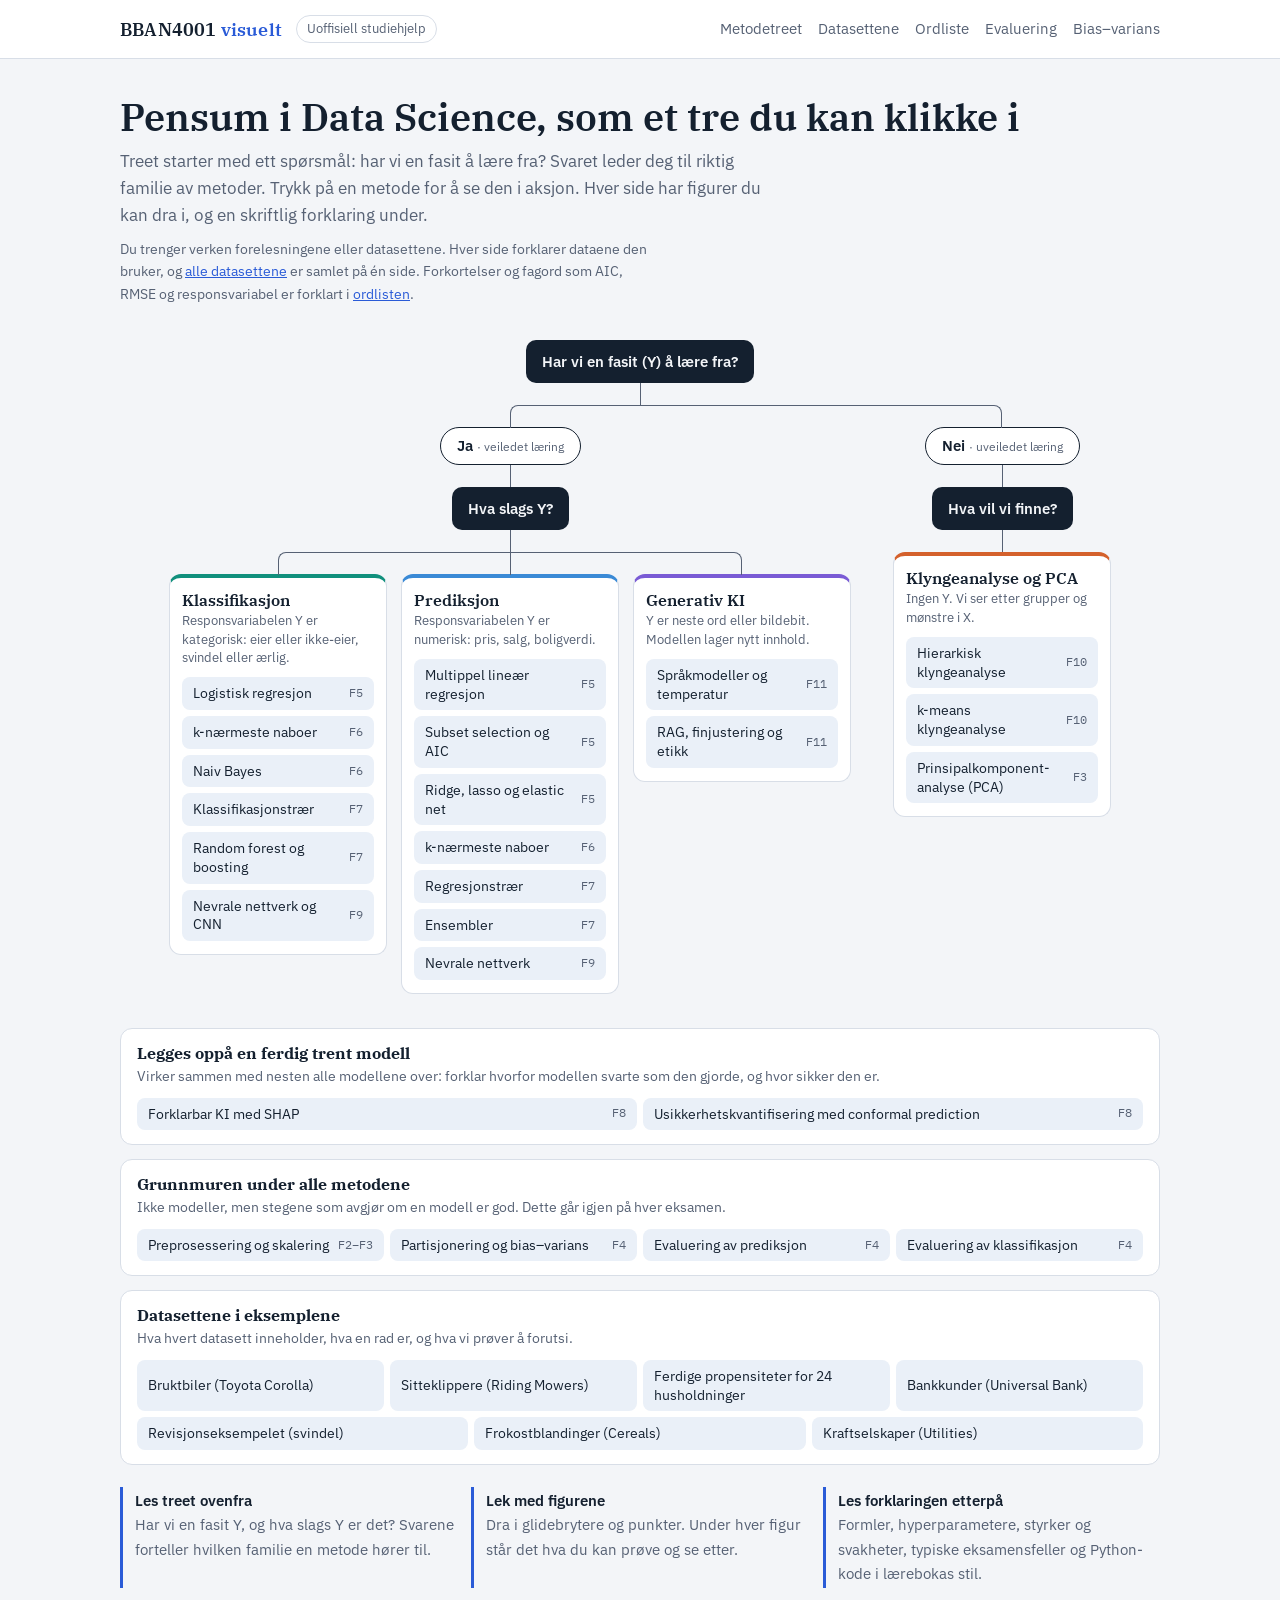
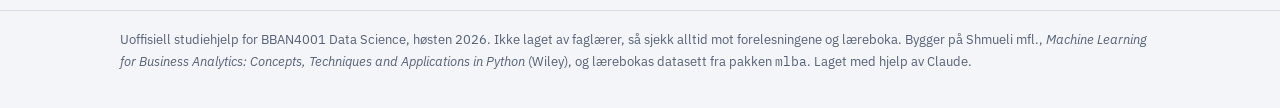
==== commit edb6a19b: "match vocabulary with course notes" ====
--- a/index.html
+++ b/index.html
@@ -198,6 +198,8 @@
 pre{background:var(--surface);border:1px solid var(--line);border-radius:10px;padding:12px 14px;overflow-x:auto;font-size:.84rem;line-height:1.55}
 .prose code{font-size:.88em;background:var(--soft);border-radius:4px;padding:1px 4px}
 .prose pre code{background:none;padding:0;font-size:1em}
+.prose pre{width:min(1040px,calc(100vw - 56px));max-width:none}
+.prose pre .cmt{color:var(--muted)}
 .pros{display:grid;grid-template-columns:repeat(auto-fit,minmax(230px,1fr));gap:12px;margin:12px 0}
 .pros>div{background:var(--surface);border:1px solid var(--line);border-radius:10px;padding:8px 14px}
 .pros h3{margin:4px 0 2px;font-size:.95rem}
@@ -209,6 +211,7 @@
 .foot{border-top:1px solid var(--line);color:var(--muted);font-size:.82rem;padding:18px 0 36px;margin-top:20px}
 
 @media (max-width:860px){
+  .prose pre{width:auto}
   .cols,.cols.even{grid-template-columns:minmax(0,1fr)}
   .tree ul{display:block;padding:0 0 0 18px}
   .tree>ul{padding-left:0}
@@ -500,14 +503,14 @@
   'shap', 'konform', 'nevrale-nett', 'hierarkisk-klynging', 'k-means', 'sprakmodeller', 'rag'];
 
 const TREE_LEAVES = {
-  klass: { title: 'Klassifikasjon', note: 'Y er kategorisk: eier eller ikke-eier, svindel eller ærlig.', color: 'var(--c1)',
-    chips: [['logistisk-regresjon', 'Logistisk regresjon'], ['knn', 'k-nærmeste naboer'], ['naiv-bayes', 'Naiv Bayes'], ['beslutningstraer', 'Klassifikasjonstrær'], ['ensembler', 'Random forest og boosting'], ['nevrale-nett', 'Nevrale nett og CNN']] },
-  pred: { title: 'Prediksjon', note: 'Y er et tall: pris, salg, boligverdi.', color: 'var(--c4)',
-    chips: [['lineaer-regresjon', 'Lineær regresjon'], ['variabelseleksjon', 'Variabelvalg og AIC'], ['regularisering', 'Ridge, lasso og elastic net'], ['knn', 'k-NN for tall'], ['beslutningstraer', 'Regresjonstrær'], ['ensembler', 'Ensembler'], ['nevrale-nett', 'Nevrale nett']] },
+  klass: { title: 'Klassifikasjon', note: 'Responsvariabelen Y er kategorisk: eier eller ikke-eier, svindel eller ærlig.', color: 'var(--c1)',
+    chips: [['logistisk-regresjon', 'Logistisk regresjon'], ['knn', 'k-nærmeste naboer'], ['naiv-bayes', 'Naiv Bayes'], ['beslutningstraer', 'Klassifikasjonstrær'], ['ensembler', 'Random forest og boosting'], ['nevrale-nett', 'Nevrale nettverk og CNN']] },
+  pred: { title: 'Prediksjon', note: 'Responsvariabelen Y er numerisk: pris, salg, boligverdi.', color: 'var(--c4)',
+    chips: [['lineaer-regresjon', 'Multippel lineær regresjon'], ['variabelseleksjon', 'Subset selection og AIC'], ['regularisering', 'Ridge, lasso og elastic net'], ['knn', 'k-nærmeste naboer'], ['beslutningstraer', 'Regresjonstrær'], ['ensembler', 'Ensembler'], ['nevrale-nett', 'Nevrale nettverk']] },
   gen: { title: 'Generativ KI', note: 'Y er neste ord eller bildebit. Modellen lager nytt innhold.', color: 'var(--c2)',
     chips: [['sprakmodeller', 'Språkmodeller og temperatur'], ['rag', 'RAG, finjustering og etikk']] },
-  uvel: { title: 'Klynger og PCA', note: 'Ingen Y. Vi ser etter grupper og mønstre i X.', color: 'var(--c0)',
-    chips: [['hierarkisk-klynging', 'Hierarkisk klynging'], ['k-means', 'k-means'], ['pca', 'PCA (prinsipalkomponenter)']] }
+  uvel: { title: 'Klyngeanalyse og PCA', note: 'Ingen Y. Vi ser etter grupper og mønstre i X.', color: 'var(--c0)',
+    chips: [['hierarkisk-klynging', 'Hierarkisk klyngeanalyse'], ['k-means', 'k-means klyngeanalyse'], ['pca', 'Prinsipalkomponent\u00ADanalyse (PCA)']] }
 };
 
 function chip(id, label) {
@@ -525,7 +528,7 @@
     H('section', { class: 'hero' },
       H('h1', {}, 'Pensum i Data Science, som et tre du kan klikke i'),
       H('p', {}, 'Treet starter med ett spørsmål: har vi en fasit å lære fra? Svaret leder deg til riktig familie av metoder. Trykk på en metode for å se den i aksjon. Hver side har figurer du kan dra i, og en skriftlig forklaring under.'),
-      H('p', { class: 'mini', style: 'margin-top:8px' }, 'Du trenger verken forelesningene eller datasettene. Hver side forklarer dataene den bruker, og ', H('a', { href: '#datasett' }, 'alle datasettene'), ' er samlet på én side. Forkortelser som AIC og RMSE er forklart i ', H('a', { href: '#ordliste' }, 'ordlisten'), '.')),
+      H('p', { class: 'mini', style: 'margin-top:8px' }, 'Du trenger verken forelesningene eller datasettene. Hver side forklarer dataene den bruker, og ', H('a', { href: '#datasett' }, 'alle datasettene'), ' er samlet på én side. Forkortelser og fagord som AIC, RMSE og responsvariabel er forklart i ', H('a', { href: '#ordliste' }, 'ordlisten'), '.')),
     H('div', { class: 'tree', role: 'navigation', 'aria-label': 'Metodetreet' },
       H('ul', {}, H('li', {},
         H('div', { class: 'q' }, 'Har vi en fasit (Y) å lære fra?'),
@@ -533,16 +536,16 @@
           H('li', {}, H('div', { class: 'branch' }, 'Ja ', H('small', {}, '· veiledet læring')),
             H('ul', {}, H('li', {}, H('div', { class: 'q' }, 'Hva slags Y?'),
               H('ul', {}, H('li', {}, leaf('klass')), H('li', {}, leaf('pred')), H('li', {}, leaf('gen')))))),
-          H('li', {}, H('div', { class: 'branch' }, 'Nei ', H('small', {}, '· ikke-veiledet læring')),
+          H('li', {}, H('div', { class: 'branch' }, 'Nei ', H('small', {}, '· uveiledet læring')),
             H('ul', {}, H('li', {}, H('div', { class: 'q' }, 'Hva vil vi finne?'),
               H('ul', {}, H('li', {}, leaf('uvel')))))))))),
     H('div', { class: 'bands' },
       H('section', { class: 'band' }, H('h2', {}, 'Legges oppå en ferdig trent modell'),
         H('p', {}, 'Virker sammen med nesten alle modellene over: forklar hvorfor modellen svarte som den gjorde, og hvor sikker den er.'),
-        H('div', { class: 'chips' }, chip('shap', 'Forklarbar KI med SHAP'), chip('konform', 'Usikkerhet med konform prediksjon'))),
+        H('div', { class: 'chips' }, chip('shap', 'Forklarbar KI med SHAP'), chip('konform', 'Usikkerhetskvantifisering med conformal prediction'))),
       H('section', { class: 'band' }, H('h2', {}, 'Grunnmuren under alle metodene'),
         H('p', {}, 'Ikke modeller, men stegene som avgjør om en modell er god. Dette går igjen på hver eksamen.'),
-        H('div', { class: 'chips' }, chip('dataforberedelse', 'Dataforberedelse og skalering'), chip('bias-varians', 'Partisjonering og bias–varians'),
+        H('div', { class: 'chips' }, chip('dataforberedelse', 'Preprosessering og skalering'), chip('bias-varians', 'Partisjonering og bias–varians'),
           chip('evaluering-prediksjon', 'Evaluering av prediksjon'), chip('evaluering-klassifikasjon', 'Evaluering av klassifikasjon'))),
       H('section', { class: 'band' }, H('h2', {}, 'Datasettene i eksemplene'),
         H('p', {}, 'Hva hvert datasett inneholder, hva en rad er, og hva vi prøver å forutsi.'),
@@ -550,7 +553,7 @@
     H('div', { class: 'howto' },
       H('div', {}, H('b', {}, 'Les treet ovenfra'), 'Har vi en fasit Y, og hva slags Y er det? Svarene forteller hvilken familie en metode hører til.'),
       H('div', {}, H('b', {}, 'Lek med figurene'), 'Dra i glidebrytere og punkter. Under hver figur står det hva du kan prøve og se etter.'),
-      H('div', {}, H('b', {}, 'Les forklaringen etterpå'), 'Formler, hyperparametre, styrker og svakheter, typiske eksamensfeller og Python-kode i lærebokas stil.'))
+      H('div', {}, H('b', {}, 'Les forklaringen etterpå'), 'Formler, hyperparametere, styrker og svakheter, typiske eksamensfeller og Python-kode i lærebokas stil.'))
   );
 }
 
@@ -582,11 +585,31 @@
   const main = clear(document.getElementById('main'));
   const id = decodeURIComponent(location.hash.slice(1));
   const t = TOPICS[id];
-  if (t) { renderTopic(main, t); linkTerms(main, t.id); LAST_PAGE = t.id; }
+  if (t) { renderTopic(main, t); muteComments(main); linkTerms(main, t.id); LAST_PAGE = t.id; }
   else if (id === 'datasett' || id.startsWith('datasett-')) renderDatasets(main, id.slice(9));
   else if (id === 'ordliste' || id.startsWith('ordliste-')) renderGlossary(main, id.slice(9));
   else renderHome(main);
   window.scrollTo(0, 0);
+}
+
+/* Gir Python-kommentarer (# … utenfor strenger) en dempet farge i kodeblokkene */
+function muteComments(root) {
+  for (const code of root.querySelectorAll('pre code')) {
+    const lines = code.textContent.split('\n');
+    code.textContent = '';
+    lines.forEach((l, i) => {
+      let q = null, k = -1;
+      for (let j = 0; j < l.length; j++) {
+        const ch = l[j];
+        if (q) { if (ch === q) q = null; }
+        else if (ch === "'" || ch === '"') q = ch;
+        else if (ch === '#') { k = j; break; }
+      }
+      if (k < 0) code.append(l);
+      else { const sp = document.createElement('span'); sp.className = 'cmt'; sp.textContent = l.slice(k); code.append(l.slice(0, k), sp); }
+      if (i < lines.length - 1) code.append('\n');
+    });
+  }
 }
 
 /* ---- datasets.js ---- */
@@ -663,7 +686,7 @@
     name: 'Kraftselskaper (Utilities)', file: 'Utilities.csv',
     what: '22 amerikanske kraftselskaper beskrevet med åtte nøkkeltall om økonomi, kostnader og drift. Tanken i læreboka er å gruppere selskaper med lignende profil, slik at man kan lage en detaljert kostnadsmodell for ett «typisk» selskap per gruppe i stedet for for alle 22.',
     row: 'ett selskap',
-    goal: 'Ingen Y. Vi bruker klynging til å finne grupper av like selskaper.',
+    goal: 'Ingen Y. Vi bruker klyngeanalyse til å finne grupper av like selskaper.',
     size: '22 selskaper og 8 variabler. Figurene bruker Sales og Fuel_Cost, slik at alt kan vises i to dimensjoner.',
     vars: [['Sales', 'Årlig strømsalg (kWh)'], ['Fuel_Cost', 'Brenselkostnad i cent per kWh'], ['Fixed_charge', 'Rentedekningsgrad: inntekt delt på gjeld'], ['RoR', 'Avkastning på kapitalen i prosent'], ['Cost', 'Kostnad per kW installert kapasitet'], ['Load_factor', 'Årlig utnyttelse av kapasiteten i prosent'], ['Demand_growth', 'Vekst i toppetterspørsel fra året før, i prosent'], ['Nuclear', 'Andel kjernekraft i prosent']],
     rows() { const S0 = DATA.utilSample; return S0.data.slice(0, 3).map(r => Object.fromEntries(S0.columns.map((c, j) => [c, typeof r[j] === 'string' ? r[j].trim() : r[j]]))); },
@@ -681,7 +704,7 @@
     H('div', { class: 'eb' }, o.full ? 'Datasett' : 'Om dataene på denne siden'),
     H('h2', {}, D.name),
     H('p', {}, D.what, ' ', H('b', {}, 'Én rad er ' + D.row + '. '), H('b', {}, 'Mål: '), D.goal),
-    H('div', { class: 'dvars' }, vars.map(v => H('div', {}, H('code', {}, v[0]), v[2] ? H('span', { class: 'ytag', title: 'Variabelen vi vil forutsi' }, 'Y') : null, H('span', {}, v[1])))),
+    H('div', { class: 'dvars' }, vars.map(v => H('div', {}, H('code', {}, v[0]), v[2] ? H('span', { class: 'ytag', title: 'Responsvariabelen: den vi vil predikere eller klassifisere' }, 'Y') : null, H('span', {}, v[1])))),
     H('div', { class: 'mini', style: 'margin:10px 0 4px' }, 'Eksempelrader'),
     H('div', { class: 'tblwrap' }, H('table', { class: 'tbl dtbl' }, H('tr', {}, cols.map(c => H('th', { class: typeof rows[0][c] === 'string' ? 'l' : '' }, c))),
       rows.map(r => H('tr', {}, cols.map(c => H('td', { class: typeof r[c] === 'string' ? 'l' : '' }, fcell(r[c]))))))),
@@ -706,80 +729,82 @@
 /* Ordliste: forkortelser og begreper. Første forekomst på hver side lenkes automatisk hit (linkTerms). */
 /* Felt: id, t (begrep), f (fullt navn), d (forklaring), x (formel, HTML), p (sider), m (mønster for automatisk lenke), ci (ignorer store/små bokstaver), self (siden begrepet handler om) */
 const GLOSSARY = [
-  { id: 'adam', t: 'Adam', f: 'Adaptive Moment Estimation', d: 'En variant av gradient descent som tilpasser skrittlengden for hver vekt underveis. Standardvalget når man trener nevrale nett i Keras.', p: ['nevrale-nett'], m: 'Adam' },
+  { id: 'adam', t: 'Adam', f: 'Adaptive Moment Estimation', d: 'En variant av gradient descent som tilpasser skrittlengden for hver vekt underveis. Standardvalget når man trener nevrale nettverk i Keras.', p: ['nevrale-nett'], m: 'Adam' },
   { id: 'adaboost', t: 'AdaBoost', f: 'Adaptive Boosting', d: 'Boosting med vekter: punkter som forrige modell bommet på, får større vekt i neste runde. Modellene stemmer med vekt etter hvor gode de var.', p: ['ensembler'], m: 'AdaBoost' },
-  { id: 'aic', t: 'AIC', f: 'Akaike Information Criterion (Akaikes informasjonskriterium)', d: 'Mål for å sammenligne regresjonsmodeller på de samme dataene. Belønner god tilpasning (lav SSE) og straffer antall parametre. Lavere er bedre.', x: 'AIC = <i>n</i> · ln(SSE/<i>n</i>) + <i>n</i>(1 + ln 2π) + 2(<i>p</i> + 1)', p: ['variabelseleksjon'], m: 'AIC' },
-  { id: 'aktivering', t: 'Aktiveringsfunksjon', f: 'Activation function', d: 'Funksjonen et nevron sender den vektede summen gjennom, for eksempel sigmoid, tanh eller ReLU. Det er den som gjør nettet ikke-lineært.', p: ['nevrale-nett'], m: 'aktiveringsfunksjon\\p{L}*', ci: 1 },
+  { id: 'aic', t: 'AIC', f: 'Akaike Information Criterion (Akaikes informasjonskriterium)', d: 'Mål for å sammenligne regresjonsmodeller på de samme dataene. Belønner god tilpasning (lav SSE) og straffer antall parametere. Lavere er bedre.', x: 'AIC = <i>n</i> · ln(SSE/<i>n</i>) + <i>n</i>(1 + ln 2π) + 2(<i>p</i> + 1)', p: ['variabelseleksjon'], m: 'AIC' },
+  { id: 'aktivering', t: 'Aktiveringsfunksjon', f: 'Activation function', d: 'Funksjonen et nevron sender den vektede summen gjennom, for eksempel sigmoid, tanh eller ReLU. Det er den som gjør nettverket ikke-lineært.', p: ['nevrale-nett'], m: 'aktiveringsfunksjon\\p{L}*', ci: 1 },
   { id: 'attention', t: 'Attention', f: 'Oppmerksomhetsmekanisme', d: 'Delen av en transformer som regner ut hvor mye hvert token skal «se på» de andre tokenene i teksten. Vektene summerer til 1.', p: ['sprakmodeller'], m: 'attention', ci: 1 },
   { id: 'auc', t: 'AUC', f: 'Area Under the (ROC) Curve', d: 'Arealet under ROC-kurven. 1 er perfekt, 0,5 er tilfeldig gjetting. Kan leses som sannsynligheten for at en tilfeldig positiv får høyere propensitet enn en tilfeldig negativ.', p: ['evaluering-klassifikasjon'], m: 'AUC' },
   { id: 'bagging', t: 'Bagging', f: 'Bootstrap aggregating', d: 'Tren mange modeller på bootstrap-utvalg av treningsdataene og la dem stemme (klassifikasjon) eller ta gjennomsnittet (prediksjon). Reduserer varians.', p: ['ensembler'], m: 'bagging', ci: 1, self: 'ensembler' },
-  { id: 'batch', t: 'Batch size', f: 'Batchstørrelse', d: 'Antall observasjoner som brukes til hver vektoppdatering når et nevralt nett trenes.', x: 'Oppdateringer per epoch = <i>n</i> / batch size', p: ['nevrale-nett'], m: 'batch size', ci: 1 },
-  { id: 'bias', t: 'Bias', f: 'Skjevhet (to betydninger)', d: '1) I bias–varians: systematisk feil fordi modellen er for enkel. 2) I nevrale nett: konstantleddet b som legges til den vektede summen i et nevron.', p: ['bias-varians', 'nevrale-nett'] },
+  { id: 'batch', t: 'Batch size', f: 'Batchstørrelse', d: 'Antall datapunkter som brukes til hver vektoppdatering når et nevralt nettverk trenes.', x: 'Oppdateringer per epoch = <i>n</i> / batch size', p: ['nevrale-nett'], m: 'batch size', ci: 1 },
+  { id: 'bias', t: 'Bias', f: 'To betydninger', d: '1) I bias–varians: systematisk feil fordi modellen er for enkel. 2) I nevrale nettverk: konstantleddet b som legges til den vektede summen i et nevron.', p: ['bias-varians', 'nevrale-nett'] },
   { id: 'bic', t: 'BIC', f: 'Bayesian Information Criterion (bayesiansk informasjonskriterium)', d: 'Som AIC, men straffer hver parameter med ln(<i>n</i>) i stedet for 2. Foretrekker derfor enklere modeller enn AIC. Lavere er bedre.', x: 'BIC = <i>n</i> · ln(SSE/<i>n</i>) + <i>n</i>(1 + ln 2π) + ln(<i>n</i>) · (<i>p</i> + 1)', p: ['variabelseleksjon'], m: 'BIC' },
   { id: 'boosting', t: 'Boosting', f: '', d: 'Ensemble der modellene trenes etter hverandre, og hver ny modell konsentrerer seg om feilene til de forrige. Reduserer først og fremst bias.', p: ['ensembler'], m: 'boosting', ci: 1, self: 'ensembler' },
   { id: 'bootstrap', t: 'Bootstrap-utvalg', f: 'Bootstrap sample', d: 'Et utvalg på <i>n</i> rader trukket med tilbakelegging fra <i>n</i> rader. Noen rader kommer med flere ganger, andre ikke i det hele tatt.', p: ['ensembler'], m: 'bootstrap\\p{L}*', ci: 1 },
   { id: 'c-logistisk', t: 'C (i logistisk regresjon)', f: 'Inverse of regularization strength', d: 'Parameteren som styrer straffen i <code>LogisticRegression</code>. C = 1/λ, så liten C betyr sterk straff. Læreboka bruker C = 1e42 for å skru straffen av.', x: 'C = 1 / λ', p: ['regularisering', 'logistisk-regresjon'] },
-  { id: 'cnn', t: 'CNN', f: 'Convolutional Neural Network (konvolusjonsnett)', d: 'Nevralt nett for bilder der små filtre glir over bildet og finner mønstre som kanter og former. Samme vekter brukes overalt i bildet.', x: 'Output-størrelse = (<i>W</i> − <i>F</i> + 2<i>P</i>) / <i>S</i> + 1 &nbsp; Parametre = (<i>F</i> · <i>F</i> · <i>C</i> + 1) · <i>K</i>', p: ['nevrale-nett'], m: 'CNN' },
+  { id: 'cnn', t: 'CNN', f: 'Convolutional Neural Network (konvolusjonsnettverk)', d: 'Nevralt nettverk for bilder der små filtre glir over bildet og finner mønstre som kanter og former. Samme vekter brukes overalt i bildet.', x: 'Output-størrelse = (<i>W</i> − <i>F</i> + 2<i>P</i>) / <i>S</i> + 1 &nbsp; Parametere = (<i>F</i> · <i>F</i> · <i>C</i> + 1) · <i>K</i>', p: ['nevrale-nett'], m: 'CNN' },
   { id: 'cosinus', t: 'Cosinuslikhet', f: 'Cosine similarity', d: 'Likhet mellom to vektorer målt med vinkelen mellom dem. 1 betyr samme retning, 0 ingen sammenheng. Brukes for embeddings.', x: 'cos = <b>a</b> · <b>b</b> / (‖<b>a</b>‖ ‖<b>b</b>‖)', p: ['sprakmodeller', 'rag'], m: 'cosinuslikhet', ci: 1 },
-  { id: 'dekning', t: 'Dekning', f: 'Coverage', d: 'Andelen nye observasjoner der den sanne verdien havner inni prediksjonsintervallet. Et 90 %-intervall skal ha 90 % dekning.', p: ['konform'], m: 'dekning\\p{L}*', ci: 1 },
-  { id: 'dendrogram', t: 'Dendrogram', f: '', d: 'Trediagram som viser rekkefølgen og avstanden når klynger slås sammen i hierarkisk klynging. Klipper du treet i en høyde, får du klyngene.', p: ['hierarkisk-klynging'], m: 'dendrogram\\p{L}*', ci: 1, self: 'hierarkisk-klynging' },
+  { id: 'coverage', t: 'Coverage', f: '', d: 'Andelen nye observasjoner der den sanne verdien havner inni prediksjonsintervallet. Et 90 %-intervall skal ha 90 % coverage.', p: ['konform'], m: 'coverage', ci: 1 },
+  { id: 'dendrogram', t: 'Dendrogram', f: '', d: 'Trediagram som viser rekkefølgen og avstanden når klynger slås sammen i hierarkisk klyngeanalyse. Klipper du treet i en høyde, får du klyngene.', p: ['hierarkisk-klynging'], m: 'dendrogram\\p{L}*', ci: 1, self: 'hierarkisk-klynging' },
   { id: 'dummy', t: 'Dummyvariabel', f: 'Dummy variable / one-hot encoding', d: 'En 0/1-variabel som koder én kategori. En kategorisk variabel med <i>k</i> kategorier gir <i>k</i> − 1 dummyer i regresjon; den som faller bort, er referansekategorien.', p: ['dataforberedelse', 'lineaer-regresjon'], m: 'dummy\\p{L}*', ci: 1 },
   { id: 'elastic-net', t: 'Elastic net', f: '', d: 'Regularisering som blander lasso (L1) og ridge (L2). Kan sette koeffisienter til null, men holder grupper av korrelerte variabler sammen.', x: 'minimer SSE + λ [<i>r</i> Σ|β<sub>j</sub>| + (1 − <i>r</i>)/2 · Σβ<sub>j</sub>²]', p: ['regularisering'], m: 'elastic net', ci: 1, self: 'regularisering' },
   { id: 'embedding', t: 'Embedding', f: 'Vektorrepresentasjon', d: 'En tallvektor som representerer et token eller en tekst. Tekster med lignende betydning får vektorer som ligger nær hverandre.', p: ['sprakmodeller', 'rag'], m: 'embedding\\p{L}*', ci: 1 },
-  { id: 'entropi', t: 'Entropi', f: 'Entropy', d: 'Mål på urenhet i en gruppe i et beslutningstre. 0 når gruppen er ren, høyst 1 med to klasser i 50/50.', x: 'Entropi = − Σ <i>p<sub>k</sub></i> log<sub>2</sub>(<i>p<sub>k</sub></i>)', p: ['beslutningstraer'], m: 'entropi', ci: 1 },
-  { id: 'epoch', t: 'Epoch', f: '', d: 'Én gjennomgang av alle treningsdataene når et nevralt nett trenes.', p: ['nevrale-nett'], m: 'epochs?', ci: 1 },
-  { id: 'f1', t: 'F1', f: 'F1-score', d: 'Harmonisk gjennomsnitt av presisjon og sensitivitet. Høy bare når begge er høye.', x: 'F1 = 2 · presisjon · sensitivitet / (presisjon + sensitivitet)', p: ['evaluering-klassifikasjon'], m: 'F1' },
+  { id: 'entropi', t: 'Entropi', f: 'Entropy', d: 'Mål på impurity i en gruppe i et desisjonstre. 0 når gruppen er ren, høyst 1 med to klasser i 50/50.', x: 'Entropi = − Σ <i>p<sub>k</sub></i> log<sub>2</sub>(<i>p<sub>k</sub></i>)', p: ['beslutningstraer'], m: 'entropi', ci: 1 },
+  { id: 'epoch', t: 'Epoch', f: '', d: 'Én gjennomgang av alle treningsdataene når et nevralt nettverk trenes.', p: ['nevrale-nett'], m: 'epochs?', ci: 1 },
+  { id: 'f1', t: 'F1', f: 'F1-score', d: 'Harmonisk gjennomsnitt av presisjon og dekning. Høy bare når begge er høye.', x: 'F1 = 2 · presisjon · dekning / (presisjon + dekning)', p: ['evaluering-klassifikasjon'], m: 'F1' },
   { id: 'feature-map', t: 'Feature map', f: '', d: 'Resultatet av å la ett filter gli over et bilde i et CNN. Hvert filter gir ett feature map.', p: ['nevrale-nett'], m: 'feature map\\p{L}*', ci: 1 },
   { id: 'fpr', t: 'FPR', f: 'False Positive Rate', d: 'Andelen faktisk negative som feilaktig klassifiseres som positive. x-aksen i ROC-kurven.', x: 'FPR = FP / (FP + TN) = 1 − spesifisitet', p: ['evaluering-klassifikasjon'], m: 'FPR' },
+  { id: 'forklaringsvariabel', t: 'Forklaringsvariabel', f: 'X, predictor, feature', d: 'En variabel modellen bruker for å forklare eller predikere responsvariabelen. I Python ofte samlet i X.', p: ['lineaer-regresjon', 'variabelseleksjon', 'logistisk-regresjon', 'knn'], m: 'forklaringsvariab\\p{L}*', ci: 1 },
   { id: 'forvirringsmatrise', t: 'Forvirringsmatrise', f: 'Confusion matrix', d: 'Tabell med faktisk klasse i radene og predikert klasse i kolonnene. Cellene er TP, FP, TN og FN.', p: ['evaluering-klassifikasjon'], m: 'forvirringsmatris\\p{L}*', ci: 1 },
-  { id: 'gini', t: 'Gini (urenhet)', f: 'Gini impurity', d: 'Mål på urenhet i en gruppe i et beslutningstre. 0 når gruppen er ren, høyst 0,5 med to klasser i 50/50.', x: 'Gini = 1 − Σ <i>p<sub>k</sub></i>²', p: ['beslutningstraer'], m: 'Gini' },
+  { id: 'gini', t: 'Gini (impurity)', f: 'Gini impurity', d: 'Mål på impurity i en gruppe i et desisjonstre. 0 når gruppen er ren, høyst 0,5 med to klasser i 50/50.', x: 'Gini = 1 − Σ <i>p<sub>k</sub></i>²', p: ['beslutningstraer'], m: 'Gini' },
   { id: 'gradient-descent', t: 'Gradient descent', f: 'Gradientnedstigning', d: 'Optimeringsmetode som justerer vektene litt i motsatt retning av gradienten, steg for steg, til kostnaden slutter å falle.', x: '<i>w</i> ← <i>w</i> − η · ∂<i>L</i>/∂<i>w</i>', p: ['nevrale-nett'], m: 'gradient descent', ci: 1 },
   { id: 'hallusinasjon', t: 'Hallusinasjon', f: 'Hallucination', d: 'Når en språkmodell skriver noe flytende og selvsikkert som er feil eller oppdiktet.', p: ['sprakmodeller', 'rag'], m: 'hallusin\\p{L}*', ci: 1 },
-  { id: 'hyperparameter', t: 'Hyperparameter', f: '', d: 'En innstilling vi velger før treningen, som k i k-NN, maks dybde i trær eller λ i lasso. Parametre (som koeffisienter og vekter) lærer modellen selv.', p: ['bias-varians', 'beslutningstraer', 'nevrale-nett'], m: 'hyperparamet\\p{L}*', ci: 1 },
+  { id: 'hyperparameter', t: 'Hyperparameter', f: '', d: 'En innstilling vi velger før treningen, som k i k-NN, maks dybde i trær eller λ i lasso. Parametere (som koeffisienter og vekter) lærer modellen selv.', p: ['bias-varians', 'beslutningstraer', 'nevrale-nett'], m: 'hyperparamet\\p{L}*', ci: 1 },
   { id: 'inertia', t: 'Inertia', f: 'Within-cluster sum of squares', d: 'Summen av kvadrerte avstander fra hvert punkt til sentroiden i sin klynge. k-means prøver å gjøre den så liten som mulig.', x: 'Inertia = Σ<sub>klynger</sub> Σ<sub>punkter</sub> avstand²', p: ['k-means'], m: 'inertia', ci: 1 },
-  { id: 'iqr', t: 'IQR', f: 'Interquartile range (interkvartilbredde)', d: 'Avstanden mellom første og tredje kvartil. Brukes i boksplott og i regelen for uteliggere.', x: 'IQR = Q3 − Q1 &nbsp; Uteligger: under Q1 − 1,5 · IQR eller over Q3 + 1,5 · IQR', p: ['dataforberedelse'], m: 'IQR' },
+  { id: 'iqr', t: 'IQR', f: 'Interquartile range (interkvartilbredde)', d: 'Avstanden mellom første og tredje kvartil. Brukes i boksplot og i regelen for utstikkere.', x: 'IQR = Q3 − Q1 &nbsp; Utstikker: under Q1 − 1,5 · IQR eller over Q3 + 1,5 · IQR', p: ['dataforberedelse'], m: 'IQR' },
   { id: 'jaccard', t: 'Jaccard', f: 'Jaccard-koeffisient', d: 'Likhet mellom to binære vektorer som bare teller posisjoner der minst én av dem har 1. Passer når 1-ere er sjeldne.', x: 'Jaccard = <i>a</i> / (<i>a</i> + <i>b</i> + <i>c</i>)', p: ['hierarkisk-klynging'], m: 'Jaccard' },
   { id: 'justert-r2', t: 'Justert R²', f: 'Adjusted R²', d: 'R² med straff for antall forklaringsvariabler. Stiger bare hvis en ny variabel forbedrer modellen mer enn forventet ved ren tilfeldighet.', x: 'Justert R² = 1 − (1 − R²)(<i>n</i> − 1) / (<i>n</i> − <i>p</i> − 1)', p: ['variabelseleksjon'], m: 'justert R²', ci: 1 },
   { id: 'k-fold', t: 'k-fold kryssvalidering', f: 'k-fold cross-validation', d: 'Del dataene i k like store deler. Tren k ganger, hver gang med én del til validering, og snitt feilen.', p: ['bias-varians'], m: 'k-fold', ci: 1 },
   { id: 'k-means', t: 'k-means', f: '', d: 'Klyngemetode som veksler mellom å tildele hvert punkt til nærmeste sentroide og å flytte sentroidene til midten av punktene sine.', p: ['k-means'], m: 'k-means', self: 'k-means' },
-  { id: 'knn', t: 'k-NN', f: 'k nearest neighbors (k nærmeste naboer)', d: 'Klassifiserer eller predikerer et nytt punkt ut fra de k mest like punktene i treningsdataene.', p: ['knn'], m: 'k-NN', self: 'knn' },
-  { id: 'konform', t: 'Konform prediksjon', f: 'Conformal prediction', d: 'Metode som lager kalibrerte prediksjonsintervaller rundt prediksjonene fra hvilken som helst modell, ved hjelp av feilene på et kalibreringssett.', x: '<i>q̂</i> = den <i>k</i>-te minste feilen, <i>k</i> = ⌈(<i>n</i> + 1)(1 − α)⌉', p: ['konform'], m: 'konform prediksjon', ci: 1, self: 'konform' },
-  { id: 'kryssentropi', t: 'Kryssentropi', f: 'Cross-entropy', d: 'Kostnadsfunksjon for klassifikasjon. Blir stor når modellen gir lav sannsynlighet til riktig klasse.', x: 'Tap = − ln(sannsynligheten for riktig klasse)', p: ['nevrale-nett'], m: 'kryssentropi\\p{L}*', ci: 1 },
+  { id: 'knn', t: 'k-NN', f: 'k nearest neighbors (k-nærmeste naboer)', d: 'Klassifiserer eller predikerer et nytt punkt ut fra de k mest like punktene i treningsdataene.', p: ['knn'], m: 'k-NN', self: 'knn' },
+  { id: 'konform', t: 'Conformal prediction', f: 'Split conformal', d: 'Metode som lager kalibrerte prediksjonsintervaller rundt prediksjonene fra hvilken som helst modell, ved hjelp av feilene på egne kalibreringsdata.', x: '<i>q̂</i> = den <i>k</i>-te minste feilen, <i>k</i> = ⌈(<i>n</i> + 1)(1 − α)⌉', p: ['konform'], m: 'conformal prediction', ci: 1, self: 'konform' },
+  { id: 'cross-entropy', t: 'Cross-entropy', f: '', d: 'Kostnadsfunksjon for klassifikasjon. Blir stor når modellen gir lav sannsynlighet til riktig klasse.', x: 'Loss = − ln(sannsynligheten for riktig klasse)', p: ['nevrale-nett'], m: 'cross-entropy', ci: 1 },
   { id: 'lasso', t: 'Lasso', f: 'Least Absolute Shrinkage and Selection Operator', d: 'Regularisering med L1-straff. Krymper koeffisientene og kan sette noen til nøyaktig null, slik at den også velger variabler.', x: 'minimer SSE + λ Σ |β<sub>j</sub>|', p: ['regularisering', 'variabelseleksjon'], m: 'lasso', ci: 1, self: 'regularisering' },
   { id: 'lift', t: 'Lift', f: '', d: 'Hvor mange ganger høyere andelen positive er blant dem modellen velger ut, sammenlignet med å velge tilfeldig.', x: 'Lift = (andel positive blant de valgte) / (andel positive totalt)', p: ['evaluering-klassifikasjon'], m: 'lift', ci: 1 },
-  { id: 'linkage', t: 'Linkage', f: '', d: 'Hvordan avstanden mellom to klynger måles i hierarkisk klynging: enkel (minste avstand), fullstendig (største), gjennomsnitt, sentroide eller Ward.', p: ['hierarkisk-klynging'], m: 'linkage', ci: 1 },
-  { id: 'llm', t: 'LLM', f: 'Large Language Model (stor språkmodell)', d: 'Et svært stort nevralt nett (transformer) trent på å predikere neste token i enorme tekstmengder.', p: ['sprakmodeller', 'rag'], m: 'LLM' },
+  { id: 'linkage', t: 'Linkage', f: '', d: 'Hvordan avstanden mellom to klynger måles i hierarkisk klyngeanalyse: single linkage (minimum avstand), complete linkage (maksimum avstand), average linkage (gjennomsnittlig avstand), sentroide-avstand eller Ward.', p: ['hierarkisk-klynging'], m: 'linkage', ci: 1 },
+  { id: 'llm', t: 'LLM', f: 'Large Language Model (stor språkmodell)', d: 'Et svært stort nevralt nettverk (transformer) trent på å predikere neste token i enorme tekstmengder.', p: ['sprakmodeller', 'rag'], m: 'LLM' },
   { id: 'logit', t: 'Logit', f: 'Log-odds', d: 'Logaritmen av oddsen. Logistisk regresjon modellerer logit som en lineær funksjon av forklaringsvariablene.', x: 'logit = ln(<i>p</i> / (1 − <i>p</i>)) &nbsp; <i>p</i> = 1 / (1 + e<sup>−logit</sup>)', p: ['logistisk-regresjon'], m: 'logit', ci: 1 },
-  { id: 'loocv', t: 'LOOCV', f: 'Leave-one-out cross-validation', d: 'Kryssvalidering der hver observasjon valideres alene, mens modellen trenes på alle de andre. Det er k-fold med k = n.', p: ['bias-varians', 'knn'], m: 'LOOCV' },
+  { id: 'loocv', t: 'LOOCV', f: 'Leave-one-out cross-validation', d: 'Kryssvalidering der hvert datapunkt valideres alene, mens modellen trenes på alle de andre. Det er k-fold med k = n.', p: ['bias-varians', 'knn'], m: 'LOOCV' },
   { id: 'mae', t: 'MAE', f: 'Mean Absolute Error (gjennomsnittlig absoluttfeil)', d: 'Typisk størrelse på feilen, i samme enhet som Y.', x: 'MAE = (1/<i>n</i>) Σ |<i>y</i> − <i>ŷ</i>|', p: ['evaluering-prediksjon'], m: 'MAE' },
   { id: 'mape', t: 'MAPE', f: 'Mean Absolute Percentage Error', d: 'Typisk feil i prosent av den faktiske verdien. Kan ikke brukes når Y kan være 0.', x: 'MAPE = (100/<i>n</i>) Σ |<i>y</i> − <i>ŷ</i>| / |<i>y</i>|', p: ['evaluering-prediksjon'], m: 'MAPE' },
-  { id: 'mapie', t: 'MAPIE', f: 'Model Agnostic Prediction Interval Estimator', d: 'Python-pakke for konform prediksjon som legger intervaller rundt prediksjonene fra en scikit-learn-modell.', p: ['konform'], m: 'MAPIE' },
+  { id: 'mapie', t: 'MAPIE', f: 'Model Agnostic Prediction Interval Estimator', d: 'Python-pakke for conformal prediction som legger intervaller rundt prediksjonene fra en scikit-learn-modell.', p: ['konform'], m: 'MAPIE' },
   { id: 'mdape', t: 'MdAPE', f: 'Median Absolute Percentage Error', d: 'Som MAPE, men medianen i stedet for gjennomsnittet. Påvirkes lite av enkeltstående store bom.', p: ['evaluering-prediksjon'], m: 'MdAPE' },
-  { id: 'me', t: 'ME', f: 'Mean Error (gjennomsnittlig feil)', d: 'Viser systematisk skjevhet. Med <i>e</i> = <i>y</i> − <i>ŷ</i> betyr positiv ME at modellen i snitt predikerer for lavt.', x: 'ME = (1/<i>n</i>) Σ (<i>y</i> − <i>ŷ</i>)', p: ['evaluering-prediksjon'], m: 'ME' },
-  { id: 'mle', t: 'Maksimal likelihood', f: 'Maximum likelihood estimation (MLE)', d: 'Estimeringsmetode som velger parametrene som gjør de observerte dataene mest sannsynlige. Brukes i logistisk regresjon.', p: ['logistisk-regresjon'], m: 'maksimal likelihood', ci: 1 },
-  { id: 'mlp', t: 'MLP', f: 'Multilayer perceptron', d: 'Nevralt nett med fullt koblede lag: input, ett eller flere skjulte lag og output.', p: ['nevrale-nett'], m: 'MLP' },
-  { id: 'mpe', t: 'MPE', f: 'Mean Percentage Error', d: 'Systematisk skjevhet målt i prosent av den faktiske verdien.', x: 'MPE = (100/<i>n</i>) Σ (<i>y</i> − <i>ŷ</i>) / <i>y</i>', p: ['evaluering-prediksjon'], m: 'MPE' },
+  { id: 'me', t: 'ME', f: 'Mean Error (gjennomsnittlig feil)', d: 'Viser om vi systematisk over- eller underpredikerer (bias). Med <i>e</i> = <i>y</i> − <i>ŷ</i> betyr positiv ME at modellen i snitt predikerer for lavt.', x: 'ME = (1/<i>n</i>) Σ (<i>y</i> − <i>ŷ</i>)', p: ['evaluering-prediksjon'], m: 'ME' },
+  { id: 'mle', t: 'Maksimal likelihood', f: 'Maximum likelihood estimation (MLE)', d: 'Estimeringsmetode som velger parameterne som gjør de observerte dataene mest sannsynlige. Brukes i logistisk regresjon.', p: ['logistisk-regresjon'], m: 'maksimal likelihood', ci: 1 },
+  { id: 'mlp', t: 'MLP', f: 'Multilayer perceptron', d: 'Nevralt nettverk med fullt koblede lag: input, ett eller flere skjulte lag og output.', p: ['nevrale-nett'], m: 'MLP' },
+  { id: 'mpe', t: 'MPE', f: 'Mean Percentage Error', d: 'Som ME, men målt i prosent av den faktiske verdien.', x: 'MPE = (100/<i>n</i>) Σ (<i>y</i> − <i>ŷ</i>) / <i>y</i>', p: ['evaluering-prediksjon'], m: 'MPE' },
   { id: 'mse', t: 'MSE', f: 'Mean Squared Error', d: 'Gjennomsnittet av de kvadrerte feilene. Vanlig kostnadsfunksjon for regresjon. RMSE er kvadratroten av MSE.', x: 'MSE = SSE / <i>n</i>', p: ['nevrale-nett', 'beslutningstraer'], m: 'MSE' },
   { id: 'odds', t: 'Odds og oddsratio', f: 'Odds, odds ratio', d: 'Odds er sannsynligheten for at noe skjer delt på sannsynligheten for at det ikke skjer. I logistisk regresjon er e<sup>b</sup> oddsratioen: faktoren oddsen ganges med når <i>x</i> øker med én enhet.', x: 'odds = <i>p</i> / (1 − <i>p</i>) &nbsp; oddsratio = e<sup><i>b</i></sup>', p: ['logistisk-regresjon'], m: 'oddsratio\\p{L}*', ci: 1 },
   { id: 'ols', t: 'Minste kvadraters metode', f: 'Ordinary Least Squares (OLS)', d: 'Velger koeffisientene i lineær regresjon som gjør summen av kvadrerte residualer (SSE) minst mulig.', x: 'minimer SSE = Σ (<i>y</i> − <i>ŷ</i>)²', p: ['lineaer-regresjon'], m: 'minste kvadrater\\p{L}*', ci: 1 },
   { id: 'overtilpasning', t: 'Overtilpasning', f: 'Overfitting', d: 'Når modellen lærer støyen i treningsdataene. Treningsfeilen er lav, men feilen på nye data er høy.', p: ['bias-varians', 'beslutningstraer', 'nevrale-nett'], m: 'overtilpass\\p{L}*', ci: 1 },
-  { id: 'pca', t: 'PCA', f: 'Principal Component Analysis (prinsipalkomponentanalyse)', d: 'Lager nye, ukorrelerte variabler (prinsipalkomponenter) som vektede summer av de opprinnelige. Første komponent fanger mest varians.', p: ['pca'], m: 'PCA', self: 'pca' },
-  { id: 'pooling', t: 'Pooling', f: 'For eksempel max pooling', d: 'Steg i et CNN som krymper bildet, for eksempel ved å beholde den største verdien i hvert 2 × 2-felt. Har ingen parametre.', p: ['nevrale-nett'], m: 'pooling', ci: 1 },
+  { id: 'pca', t: 'PCA', f: 'Principal Component Analysis (prinsipalkomponentanalyse)', d: 'Lager nye, ukorrelerte variabler (prinsipalkomponenter) som lineære kombinasjoner av de opprinnelige. Første komponent fanger mest varians.', p: ['pca'], m: 'PCA', self: 'pca' },
+  { id: 'pooling', t: 'Pooling', f: 'For eksempel max pooling', d: 'Steg i et CNN som krymper bildet, for eksempel ved å beholde den største verdien i hvert 2 × 2-felt. Har ingen parametere.', p: ['nevrale-nett'], m: 'pooling', ci: 1 },
   { id: 'presisjon', t: 'Presisjon', f: 'Precision', d: 'Av dem modellen kaller positive, hvor stor andel er faktisk positive?', x: 'Presisjon = TP / (TP + FP)', p: ['evaluering-klassifikasjon'], m: 'presisjon\\p{L}*', ci: 1 },
-  { id: 'propensitet', t: 'Propensitet', f: 'Propensity', d: 'Modellens anslåtte sannsynlighet for at en observasjon tilhører klasse 1. En terskel gjør propensiteten om til en klasse.', p: ['evaluering-klassifikasjon', 'logistisk-regresjon', 'knn'], m: 'propensitet\\p{L}*', ci: 1 },
+  { id: 'propensitet', t: 'Propensitet', f: 'Propensity', d: 'Modellens anslåtte sannsynlighet for at et datapunkt tilhører klasse 1. En terskel gjør propensiteten om til en klasse.', p: ['evaluering-klassifikasjon', 'logistisk-regresjon', 'knn'], m: 'propensitet\\p{L}*', ci: 1 },
   { id: 'pve', t: 'PVE', f: 'Proportion of Variance Explained', d: 'Andelen av den totale variansen som én prinsipalkomponent forklarer. Summen over alle komponentene er 100 %.', p: ['pca'], m: 'PVE' },
   { id: 'r2', t: 'R²', f: 'Forklart varians (determinasjonskoeffisient)', d: 'Andelen av variasjonen i Y som modellen forklarer. 1 er perfekt, 0 er ikke bedre enn gjennomsnittet.', x: 'R² = 1 − SSE / SST', p: ['lineaer-regresjon', 'variabelseleksjon'], m: 'R²' },
   { id: 'rag', t: 'RAG', f: 'Retrieval-Augmented Generation', d: 'Henter relevante utdrag fra egne dokumenter og legger dem i prompten, slik at språkmodellen svarer ut fra kildene.', p: ['rag'], m: 'RAG', self: 'rag' },
   { id: 'random-forest', t: 'Random forest', f: '', d: 'Bagging med trær, der hver splitt bare får velge blant et tilfeldig utvalg av forklaringsvariablene. Gjør trærne mer ulike og gjennomsnittet bedre.', p: ['ensembler'], m: 'random forest', ci: 1, self: 'ensembler' },
-  { id: 'regularisering', t: 'Regularisering', f: 'Regularization, shrinkage', d: 'Å legge en straff for store koeffisienter oppå tilpasningen, for eksempel ridge, lasso eller elastic net. Gir litt mer bias og mindre varians.', p: ['regularisering'], m: 'regulariser\\p{L}*', ci: 1, self: 'regularisering' },
+  { id: 'regularisering', t: 'Regularisering', f: 'Krymping (shrinkage)', d: 'Å legge en straff for store koeffisienter oppå tilpasningen, for eksempel ridge, lasso eller elastic net. Gir litt mer bias og mindre varians.', p: ['regularisering'], m: 'regulariser\\p{L}*', ci: 1, self: 'regularisering' },
   { id: 'relu', t: 'ReLU', f: 'Rectified Linear Unit', d: 'Aktiveringsfunksjon som setter negative verdier til 0 og lar positive passere uendret.', x: 'ReLU(<i>z</i>) = max(0, <i>z</i>)', p: ['nevrale-nett'], m: 'ReLU' },
+  { id: 'responsvariabel', t: 'Responsvariabel', f: 'Y, response, outcome', d: 'Variabelen vi vil predikere (numerisk Y) eller klassifisere (kategorisk Y). Finnes bare i veiledet læring.', p: ['lineaer-regresjon', 'logistisk-regresjon', 'evaluering-prediksjon', 'evaluering-klassifikasjon'], m: 'responsvariab\\p{L}*', ci: 1 },
   { id: 'ridge', t: 'Ridge', f: 'Ridge regression (L2-regularisering)', d: 'Regularisering med L2-straff. Krymper alle koeffisientene mot null, men setter ingen helt til null.', x: 'minimer SSE + λ Σ β<sub>j</sub>²', p: ['regularisering', 'variabelseleksjon'], m: 'ridge', ci: 1, self: 'regularisering' },
   { id: 'rmse', t: 'RMSE', f: 'Root Mean Squared Error', d: 'Kvadratroten av gjennomsnittlig kvadrert feil, i samme enhet som Y. Straffer store feil ekstra mye.', x: 'RMSE = √[(1/<i>n</i>) Σ (<i>y</i> − <i>ŷ</i>)²]', p: ['evaluering-prediksjon', 'bias-varians', 'lineaer-regresjon'], m: 'RMSE' },
-  { id: 'roc', t: 'ROC-kurve', f: 'Receiver Operating Characteristic', d: 'Sensitivitet plottet mot 1 − spesifisitet for alle mulige terskler. Jo nærmere øvre venstre hjørne, desto bedre.', p: ['evaluering-klassifikasjon'], m: 'ROC' },
-  { id: 'sensitivitet', t: 'Sensitivitet', f: 'Sensitivity, recall, true positive rate (TPR)', d: 'Andelen av de faktisk positive som modellen finner.', x: 'Sensitivitet = TP / (TP + FN)', p: ['evaluering-klassifikasjon'], m: 'sensitivitet', ci: 1 },
+  { id: 'roc', t: 'ROC-kurve', f: 'Receiver Operating Characteristic', d: 'Dekning (TPR) plottet mot 1 − spesifisitet for alle mulige terskler. Jo nærmere øvre venstre hjørne, desto bedre.', p: ['evaluering-klassifikasjon'], m: 'ROC' },
+  { id: 'dekning', t: 'Dekning', f: 'Recall, sensitivitet, true positive rate (TPR)', d: 'Andelen av de faktisk positive som modellen finner.', x: 'Dekning = TP / (TP + FN)', p: ['evaluering-klassifikasjon'], m: 'dekning\\p{L}*', ci: 1 },
   { id: 'sgd', t: 'SGD', f: 'Stochastic Gradient Descent', d: 'Gradient descent der hver oppdatering bruker en liten tilfeldig del av dataene (en batch) i stedet for alle.', p: ['nevrale-nett'], m: 'SGD' },
   { id: 'shap', t: 'SHAP', f: 'SHapley Additive exPlanations', d: 'Forklarer en enkelt prediksjon ved å fordele avstanden fra gjennomsnittsprediksjonen på forklaringsvariablene, med Shapley-verdier.', x: 'E[<i>f</i>(<i>X</i>)] + Σ φ<sub><i>j</i></sub> = <i>f</i>(<i>x</i>)', p: ['shap'], m: 'SHAP', self: 'shap' },
-  { id: 'shapley', t: 'Shapley-verdi', f: 'Shapley value', d: 'En spillers gjennomsnittlige marginale bidrag over alle rekkefølger spillerne kan bli med i. Summerer til gevinsten for hele koalisjonen.', p: ['shap'], m: 'Shapley\\p{L}*' },
+  { id: 'shapley', t: 'Shapley-verdi', f: 'Shapley value', d: 'En spillers gjennomsnittlige marginale bidrag over alle rekkefølger spillerne kan bli med i. Summerer til gevinsten for hele fellesskapet.', p: ['shap'], m: 'Shapley\\p{L}*' },
   { id: 'softmax', t: 'Softmax', f: '', d: 'Gjør en vektor av tall (logits) om til sannsynligheter som summerer til 1. Brukes i output-laget ved flere klasser og i språkmodeller.', x: '<i>p<sub>i</sub></i> = e<sup><i>z<sub>i</sub></i>/<i>T</i></sup> / Σ<sub><i>j</i></sub> e<sup><i>z<sub>j</sub></i>/<i>T</i></sup> &nbsp; (<i>T</i> = temperatur, vanligvis 1)', p: ['nevrale-nett', 'sprakmodeller'], m: 'softmax', ci: 1 },
   { id: 'spesifisitet', t: 'Spesifisitet', f: 'Specificity, true negative rate', d: 'Andelen av de faktisk negative som modellen avviser riktig.', x: 'Spesifisitet = TN / (TN + FP)', p: ['evaluering-klassifikasjon'], m: 'spesifisitet', ci: 1 },
   { id: 'sse', t: 'SSE', f: 'Sum of Squared Errors (residualkvadratsum)', d: 'Summen av de kvadrerte residualene. Minste kvadraters metode gjør SSE så liten som mulig.', x: 'SSE = Σ (<i>y</i> − <i>ŷ</i>)²', p: ['lineaer-regresjon', 'variabelseleksjon', 'regularisering'], m: 'SSE' },
@@ -788,15 +813,15 @@
   { id: 'temperatur', t: 'Temperatur', f: 'Temperature', d: 'Parameter i softmax som styrer hvor tilfeldig en språkmodell velger neste token. Lav temperatur gir like svar, høy gir mer variasjon.', p: ['sprakmodeller'], m: 'temperatur\\p{L}*', ci: 1 },
   { id: 'terskel', t: 'Terskel', f: 'Cutoff, threshold', d: 'Grensen som gjør en propensitet om til en klasse. Med terskel 0,5 blir alt over 0,5 klassifisert som 1.', p: ['evaluering-klassifikasjon', 'logistisk-regresjon'], m: 'terskel\\p{L}*', ci: 1 },
   { id: 'token', t: 'Token', f: '', d: 'Enheten en språkmodell jobber med: et ord, en orddel eller et tegn. Teksten deles i tokens av en tokenizer.', p: ['sprakmodeller'], m: 'tokens?', ci: 1 },
-  { id: 'tp', t: 'TP, FP, TN, FN', f: 'True/false positive, true/false negative', d: 'Cellene i forvirringsmatrisen: riktig positiv, falsk positiv (falsk alarm), riktig negativ og falsk negativ (oversett).', p: ['evaluering-klassifikasjon'], m: 'TP|FP|TN|FN' },
-  { id: 'tpr', t: 'TPR', f: 'True Positive Rate', d: 'Det samme som sensitivitet. y-aksen i ROC-kurven.', x: 'TPR = TP / (TP + FN)', p: ['evaluering-klassifikasjon'], m: 'TPR' },
-  { id: 'transfer', t: 'Transfer learning', f: 'Overføringslæring', d: 'Å gjenbruke et nett som er ferdig trent på en stor oppgave, og bare trene de siste lagene på sin egen oppgave.', p: ['nevrale-nett'], m: 'transfer learning', ci: 1 },
+  { id: 'tp', t: 'TP, FP, TN, FN', f: 'True/false positive, true/false negative', d: 'Cellene i forvirringsmatrisen: sann positiv, falsk positiv (falsk alarm), sann negativ og falsk negativ (oversett).', p: ['evaluering-klassifikasjon'], m: 'TP|FP|TN|FN' },
+  { id: 'tpr', t: 'TPR', f: 'True Positive Rate', d: 'Det samme som dekning (også kalt sensitivitet eller recall). y-aksen i ROC-kurven.', x: 'TPR = TP / (TP + FN)', p: ['evaluering-klassifikasjon'], m: 'TPR' },
+  { id: 'transfer', t: 'Transfer learning', f: 'Overføringslæring', d: 'Å gjenbruke et nettverk som er ferdig trent på en stor oppgave, og bare trene de siste lagene på sin egen oppgave.', p: ['nevrale-nett'], m: 'transfer learning', ci: 1 },
   { id: 'transformer', t: 'Transformer', f: '', d: 'Arkitekturen bak moderne språkmodeller. Bruker attention til å se på sammenhengen mellom alle tokens i teksten samtidig.', p: ['sprakmodeller'], m: 'transformer\\p{L}*', ci: 1 },
-  { id: 'uteligger', t: 'Uteligger', f: 'Outlier', d: 'En observasjon som ligger langt fra de andre. Kan være en feil eller en ekte, sjelden verdi.', p: ['dataforberedelse'], m: 'uteligger\\p{L}*', ci: 1 },
-  { id: 'vgg16', t: 'VGG16', f: '', d: 'Kjent CNN for bildegjenkjenning med 16 lag med vekter og 138 millioner parametre, trent på ImageNet. Mye brukt til transfer learning.', p: ['nevrale-nett'], m: 'VGG16' },
-  { id: 'weight-decay', t: 'Weight decay', f: 'Vektstraff', d: 'L2-straff på vektene i et nevralt nett. Samme idé som ridge.', p: ['nevrale-nett', 'regularisering'], m: 'weight decay', ci: 1 },
-  { id: 'z-score', t: 'z-score', f: 'Standardisering', d: 'Gjør en variabel om til antall standardavvik fra gjennomsnittet, slik at variabler på ulik skala blir sammenlignbare.', x: '<i>z</i> = (<i>x</i> − <i>x̄</i>) / <i>s</i>', p: ['dataforberedelse', 'knn', 'pca'], m: 'z-score', ci: 1 },
-  { id: 'lambda', t: 'λ (lambda) og alpha', f: 'Straffeparameter', d: 'Hvor hardt store koeffisienter straffes i ridge, lasso og elastic net. I scikit-learn heter den <code>alpha</code>. Ikke å forveksle med α i konform prediksjon, der α er andelen vi tillater å bomme.', p: ['regularisering'] },
+  { id: 'utstikker', t: 'Utstikker', f: 'Outlier', d: 'Et «ekstremt» datapunkt som skiller seg tydelig fra resten av dataene. Kan være en feil eller en ekte, sjelden verdi.', p: ['dataforberedelse'], m: 'utstikker\\p{L}*', ci: 1 },
+  { id: 'vgg16', t: 'VGG16', f: '', d: 'Kjent CNN for bildegjenkjenning med 16 lag med vekter og 138 millioner parametere, trent på ImageNet. Mye brukt til transfer learning.', p: ['nevrale-nett'], m: 'VGG16' },
+  { id: 'weight-decay', t: 'Weight decay', f: 'L2-regularisering', d: 'L2-straff på vektene i et nevralt nettverk. Samme idé som ridge.', p: ['nevrale-nett', 'regularisering'], m: 'weight decay', ci: 1 },
+  { id: 'z-score', t: 'z-score', f: 'Standardisering, i forelesningene også kalt normalisering', d: 'Gjør en variabel om til antall standardavvik fra gjennomsnittet, slik at variabler på ulik skala blir sammenlignbare.', x: '<i>z</i> = (<i>x</i> − <i>x̄</i>) / <i>s</i>', p: ['dataforberedelse', 'knn', 'pca'], m: 'z-score', ci: 1 },
+  { id: 'lambda', t: 'λ (lambda) og alpha', f: 'Straffeparameter', d: 'Hvor hardt store koeffisienter straffes i ridge, lasso og elastic net. I scikit-learn heter den <code>alpha</code>. Ikke å forveksle med α i conformal prediction, der α er andelen vi tillater å bomme.', p: ['regularisering'] },
   { id: '1se', t: '1-SE-regelen', f: 'One-standard-error rule', d: 'Velg den enkleste modellen (største straff) der kryssvalideringsfeilen er innenfor ett standardavvik fra den laveste. Gir enklere modeller som er omtrent like gode.', p: ['regularisering'], m: '1-SE-regel\\p{L}*', ci: 1 }
 ];
 const GL = Object.fromEntries(GLOSSARY.map(g => [g.id, g]));
@@ -833,7 +858,7 @@
   const back = LAST_PAGE && TOPICS[LAST_PAGE] ? H('a', { href: '#' + LAST_PAGE }, '← Tilbake til ' + TOPICS[LAST_PAGE].title) : null;
   main.append(H('nav', { class: 'crumbs', 'aria-label': 'Du er her' }, H('a', { href: '#' }, 'Metodetreet'), ' › Ordliste', back ? ['  ·  ', back] : null),
     H('header', { class: 'thead' }, H('h1', {}, 'Ordliste'), H('p', { class: 'lead' }, 'Forkortelser og begreper fra faget, med fullt navn, en kort forklaring og formel der det passer. På temasidene er første forekomst av hvert begrep lenket hit.')));
-  const id = uid('q'), inp = H('input', { type: 'search', id, placeholder: 'Søk, for eksempel AIC eller sensitivitet', class: 'glsearch', autocomplete: 'off' });
+  const id = uid('q'), inp = H('input', { type: 'search', id, placeholder: 'Søk, for eksempel AIC eller dekning', class: 'glsearch', autocomplete: 'off' });
   const count = H('span', { class: 'mini' });
   main.append(H('div', { class: 'ctl', style: 'margin:14px 0 4px;gap:12px;flex-wrap:wrap' }, H('label', { for: id, class: 'sr' }, 'Søk i ordlisten'), inp, count));
   const list = H('div', { class: 'gllist' }); main.append(list);
@@ -852,13 +877,13 @@
 }
 
 /* ---- topics/grunnmur.js ---- */
-/* Grunnmur: dataforberedelse, bias–varians, evaluering av prediksjon og klassifikasjon */
+/* Grunnmur: preprosessering, bias–varians, evaluering av prediksjon og klassifikasjon */
 
 topic({
-  id: 'dataforberedelse', data: [['mowers'], ['toyota', ['Price', 'Fuel_Type']]], short: 'Dataforberedelse', lecture: 'F2–F3', tags: ['Grunnmur', 'Brukes før alle modeller'],
-  title: 'Dataforberedelse og skalering',
+  id: 'dataforberedelse', data: [['mowers'], ['toyota', ['Price', 'Fuel_Type']]], short: 'Preprosessering', lecture: 'F2–F3', tags: ['Grunnmur', 'Brukes før alle modeller'],
+  title: 'Preprosessering og skalering',
   path: ['Grunnmur'],
-  lead: 'Før vi modellerer, må dataene i riktig form. Kategorier blir til dummyvariabler, manglende verdier og uteliggere må håndteres, og variabler på ulik skala gjøres sammenlignbare.',
+  lead: 'Før vi modellerer, må dataene i riktig form. Kategorier blir til dummyvariabler, manglende verdier og utstikkere må håndteres, og variabler på ulik skala gjøres sammenlignbare.',
   figs: [{
     title: 'Skalering endrer hvem som er nærmest',
     sub: 'De 24 husholdningene i sitteklipperdataene og en ny husholdning (stjerna) med inntekt 60 og tomt 20. Ringen markerer alt som ligger like nær som den k-te naboen. Med k = 3 bestemmer de tre nærmeste naboene om den nye husholdningen klassifiseres som eier. Dra stjerna for å flytte den.',
@@ -877,7 +902,7 @@
       Slider(ctl, { label: 'Antall naboer k', min: 1, max: 9, value: 3, oninput: v => { k = v; draw(); } });
       const cols = H('div', { class: 'cols' }); el.append(cols);
       const left = H('div'), right = H('div'); cols.append(left, right);
-      const plot = new Plot(left, { w: 560, h: 430, label: 'Spredningsplott av husholdningene med ny husholdning og nærmeste naboer' });
+      const plot = new Plot(left, { w: 560, h: 430, label: 'Spredningsplot av husholdningene med ny husholdning og nærmeste naboer' });
       const gRing = plot.layer(), gLines = plot.layer(), gPts = plot.layer(), gQ = plot.layer();
       const tiles = Tiles(right, [['pred', 'Klasse ved flertall'], ['share', 'Andel av avstanden fra Income']]);
       const tw = H('div', { class: 'tblwrap', style: 'margin-top:10px' }); right.append(tw);
@@ -913,16 +938,16 @@
       'Bytt til z-score. Nå bidrar begge variablene omtrent like mye, og naboene blir andre husholdninger.',
       'Sammenlign z-score og min–maks. De gir nesten samme naboer, men min–maks er følsom for ett ekstremt punkt.']
   }, {
-    title: 'Uteliggere med 1,5 · IQR-regelen',
-    sub: 'Kjørelengde for 20 tenkte bruktbiler (oppdiktede tall). Boksen går fra Q1 til Q3, og grensene ligger 1,5 · IQR utenfor boksen. Flytt den siste bilen og se når den blir en uteligger.',
+    title: 'Utstikkere med 1,5 · IQR-regelen',
+    sub: 'Kjørelengde for 20 tenkte bruktbiler (oppdiktede tall). Boksen går fra Q1 til Q3, og grensene ligger 1,5 · IQR utenfor boksen. Flytt den siste bilen og se når den blir en utstikker.',
     build(el) {
       const base = [18, 25, 31, 36, 40, 44, 47, 51, 55, 58, 62, 66, 71, 75, 80, 86, 93, 101, 112];
       let extra = 190;
       const ctl = Controls(el);
       Slider(ctl, { label: 'Kjørelengde for bil nr. 20', min: 0, max: 260, step: 1, value: extra, fmt: v => v + ' tkm', oninput: v => { extra = v; draw(); } });
-      const plot = new Plot(el, { w: 760, h: 210, m: { t: 10, b: 44, l: 20, r: 20 }, x: [0, 270], y: [0, 1], yticks: [], xlab: 'Kjørelengde (1000 km)', grid: true, label: 'Boksplott av kjørelengde' });
+      const plot = new Plot(el, { w: 760, h: 210, m: { t: 10, b: 44, l: 20, r: 20 }, x: [0, 270], y: [0, 1], yticks: [], xlab: 'Kjørelengde (1000 km)', grid: true, label: 'Boksplot av kjørelengde' });
       const g = plot.layer();
-      const tiles = Tiles(el, [['q1', 'Q1'], ['md', 'Median'], ['q3', 'Q3'], ['iqr', 'IQR = Q3 − Q1'], ['lo', 'Nedre grense'], ['hi', 'Øvre grense'], ['n', 'Uteliggere']]);
+      const tiles = Tiles(el, [['q1', 'Q1'], ['md', 'Median'], ['q3', 'Q3'], ['iqr', 'IQR = Q3 − Q1'], ['lo', 'Nedre grense'], ['hi', 'Øvre grense'], ['n', 'Utstikkere']]);
       const jit = base.map((_, i) => 0.18 + 0.12 * ((i * 7) % 5) / 4);
       function draw() {
         const all = base.concat([extra]), s = all.slice().sort((a, b) => a - b);
@@ -942,7 +967,7 @@
       draw();
     },
     tryit: ['Dra bil nr. 20 sakte oppover. Legg merke til at Q1 og Q3 nesten ikke flytter seg: kvartiler er robuste mot ett ekstremt punkt.',
-      'Finn verdien der bilen akkurat blir en uteligger. Sjekk at den er lik Q3 + 1,5 · IQR.']
+      'Finn verdien der bilen akkurat blir en utstikker. Sjekk at den er lik Q3 + 1,5 · IQR.']
   }, {
     title: 'Kategorier blir til dummyvariabler',
     sub: 'Drivstofftypen i bruktbildataene har tre kategorier: Petrol (bensin), Diesel og CNG (naturgass). <code>pd.get_dummies</code> lager én 0/1-kolonne per kategori. Med <code>drop_first=True</code> forsvinner den første (CNG), som da blir referansekategori.',
@@ -967,7 +992,7 @@
   }],
   body: `
 <h2>Kort fortalt</h2>
-<p>Steget «utforsk, vask og preprosesser» i dataanalyseprosessen tar ofte mer tid enn selve modelleringen. Målet er at hver variabel har en form modellen kan bruke, uten at vi lekker informasjon fra valideringsdataene inn i treningen.</p>
+<p>Steget «utforsk, vask og preprosesser» i dataanalyseprosessen tar ofte mer tid enn selve modelleringen. Målet er at hver variabel har en form modellen kan bruke, uten at vi lekker informasjon fra valideringssettet inn i treningen.</p>
 <h2>Variabeltyper</h2>
 <ul>
 <li><b>Numeriske:</b> kontinuerlige (inntekt, pris) eller heltall (antall barn).</li>
@@ -983,30 +1008,30 @@
 <li><b>Imputer:</b> erstatt med median eller gjennomsnitt (numerisk), eller den vanligste kategorien. Beregn erstatningsverdien på treningsdataene.</li>
 <li><b>Tenk på hvorfor det mangler.</b> Mangler som henger sammen med Y, kan selv være informative. Da kan en egen indikatorvariabel hjelpe.</li>
 </ul>
-<h2>Uteliggere</h2>
-<p>Regelen i boksplottet: en verdi er uteligger hvis den ligger under Q1 − 1,5 · IQR eller over Q3 + 1,5 · IQR, der IQR = Q3 − Q1. En annen tommelfingerregel er |z| &gt; 3. En uteligger er et flagg, ikke en dom. Sjekk om verdien er en registreringsfeil (rett eller fjern) eller en ekte, sjelden observasjon (behold, og vurder en robust metode).</p>
+<h2>Utstikkere</h2>
+<p>Regelen i boksplottet: en verdi er utstikker hvis den ligger under Q1 − 1,5 · IQR eller over Q3 + 1,5 · IQR, der IQR = Q3 − Q1. En annen tommelfingerregel er |z| &gt; 3. En utstikker er et flagg, ikke en dom. Sjekk om verdien er en registreringsfeil (rett eller fjern) eller et ekte, sjeldent datapunkt (behold, og vurder en robust metode).</p>
 <h2>Skalering</h2>
 <div class="formula">z-score: <span class="v">z</span> = (<span class="v">x</span> − <span class="v">x̄</span>) / <span class="v">s</span> &nbsp;&nbsp;&nbsp; min–maks: <span class="v">x</span>* = (<span class="v">x</span> − min) / (maks − min)</div>
-<p>Skalering trengs for alle metoder som bruker <b>avstander eller like store straffer</b> på tvers av variabler: k-NN, klynging, PCA, nevrale nett, og ridge og lasso. Trær trenger det ikke, fordi en splitt bare bryr seg om rekkefølgen av verdiene. Vanlig lineær regresjon gir samme prediksjoner med og uten skalering. Bare tallene på koeffisientene endres.</p>
-<div class="pit"><b>Eksamensfelle: lekkasje</b>Gjennomsnitt, standardavvik, min og maks skal beregnes på <i>treningsdataene</i> og så brukes på valideringsdataene. Skalerer du med hele datasettet, har valideringsdataene påvirket modellen.</div>
+<p>Skalering trengs for alle metoder som bruker <b>avstander eller like store straffer</b> på tvers av variabler: k-NN, klyngeanalyse, PCA, nevrale nettverk, og ridge og lasso. Trær trenger det ikke, fordi en splitt bare bryr seg om rekkefølgen av verdiene. Vanlig lineær regresjon gir samme prediksjoner med og uten skalering. Bare tallene på koeffisientene endres.</p>
+<div class="pit"><b>Eksamensfelle: lekkasje</b>Gjennomsnitt, standardavvik, min og maks skal beregnes på <i>treningsdataene</i> og så brukes på valideringssettet. Skalerer du med hele datasettet, har valideringssettet påvirket modellen.</div>
 <div class="pit"><b>Eksamensfelle: z-score i pandas og scikit-learn</b><code>df.std()</code> i pandas deler på <i>n</i> − 1, mens <code>StandardScaler</code> deler på <i>n</i>. Tallene blir litt forskjellige, men tolkningen er den samme.</div>
 <h2>Python</h2>
 <pre><code>import pandas as pd
 from sklearn.preprocessing import StandardScaler
 
-X = pd.get_dummies(df[predictors], drop_first=True)   # k − 1 dummyer
-train_X, valid_X = ...                                  # partisjoner først
-
-train_X = train_X.fillna(train_X.median())             # imputer med treningsmedianen
-valid_X = valid_X.fillna(train_X.median())
-
-scaler = StandardScaler().fit(train_X)                  # tilpass kun på treningsdata
-train_Z = scaler.transform(train_X)
-valid_Z = scaler.transform(valid_X)
-
-q1, q3 = df['KM'].quantile([0.25, 0.75])                # 1,5 · IQR-regelen
-iqr = q3 - q1
-uteliggere = df[(df['KM'] &lt; q1 - 1.5*iqr) | (df['KM'] &gt; q3 + 1.5*iqr)]</code></pre>`
+X = pd.get_dummies(df[predictors], drop_first=True)   # kategorier blir 0/1-kolonner, k − 1 dummyer
+train_X, valid_X = ...                                  # partisjoner først, før alt annet
+
+train_X = train_X.fillna(train_X.median())             # fyll manglende verdier med treningsmedianen
+valid_X = valid_X.fillna(train_X.median())             # validering fylles også med treningsmedianen
+
+scaler = StandardScaler().fit(train_X)                  # lærer snitt og standardavvik, kun fra treningsdata
+train_Z = scaler.transform(train_X)                     # z-score: (x − snitt) / standardavvik
+valid_Z = scaler.transform(valid_X)                     # samme snitt og standardavvik som treningen
+
+q1, q3 = df['KM'].quantile([0.25, 0.75])                # 1. og 3. kvartil (1,5 · IQR-regelen)
+iqr = q3 - q1                                           # kvartilbredden
+utstikkere = df[(df['KM'] &lt; q1 - 1.5*iqr) | (df['KM'] &gt; q3 + 1.5*iqr)]   # rader utenfor grensene</code></pre>`
 });
 
 topic({
@@ -1068,14 +1093,14 @@
       'Velg «8 utvalg». Ved høy grad spriker kurvene fra ulike treningssett. Det er varians. Den tykke kurven er snittet av dem.']
   }, {
     title: 'Valideringssett, k-fold og tidsrekker',
-    sub: 'Hver rad er én runde. 20 observasjoner er fordelt på trening og validering. Til slutt snitter vi feilen over rundene.',
+    sub: 'Hver rad er én runde. 20 datapunkter er fordelt på trening og validering. Til slutt snitter vi feilen over rundene.',
     build(el) {
       const n = 20; let mode = 'kfold', k = 5;
       const ctl = Controls(el);
       Seg(ctl, { label: 'Metode', options: [['hold', 'Valideringssett'], ['kfold', 'k-fold'], ['loo', 'LOOCV'], ['ts', 'Tidsrekke']], value: mode, onchange: v => { mode = v; draw(); } });
       const ks = Slider(ctl, { label: 'k', min: 2, max: 10, value: k, oninput: v => { k = v; draw(); } });
       const svgWrap = H('div', { style: 'overflow-x:auto' }); el.append(svgWrap);
-      const tiles = Tiles(el, [['m', 'Modeller som trenes'], ['v', 'Validering per runde'], ['u', 'Hver observasjon valideres']]);
+      const tiles = Tiles(el, [['m', 'Modeller som trenes'], ['v', 'Validering per runde'], ['u', 'Hvert datapunkt valideres']]);
       function folds() {
         if (mode === 'hold') return [range(n, i => i >= 12 ? 'v' : 't')];
         if (mode === 'loo') return range(n, r => range(n, i => i === r ? 'v' : 't'));
@@ -1101,7 +1126,7 @@
       draw();
       el.append(H('p', { class: 'note', html: '<b style="color:var(--c4)">Blå</b> = trening, <b style="color:var(--c0)">oransje</b> = validering, grå = ikke brukt i runden (fremtiden i en tidsrekke).' }));
     },
-    tryit: ['Sammenlign valideringssett og k-fold: med k-fold blir alle observasjonene brukt til validering én gang, så anslaget blir mer stabilt.',
+    tryit: ['Sammenlign valideringssett og k-fold: med k-fold blir alle datapunktene brukt til validering én gang, så anslaget blir mer stabilt.',
       'LOOCV er k-fold med k = n. Det gir mange modeller å trene, men nesten all data i hver runde.',
       'I en tidsrekke trener vi aldri på fremtiden. Valideringsblokken ligger alltid etter treningsdataene.']
   }],
@@ -1114,11 +1139,11 @@
 <li><b>Varians:</b> modellen er så fleksibel at den følger støyen i akkurat dette treningssettet. Et annet treningssett ville gitt en helt annen modell. Treningsfeilen er lav og valideringsfeilen høy. Det kalles overtilpasning.</li>
 </ul>
 <div class="formula">Forventet feil på nye data = bias² + varians + irreduserbar støy</div>
-<p>Kompleksiteten styres av hyperparametre: polynomgrad, k i k-NN, maks dybde i trær, λ i ridge og lasso, antall nevroner og epoker. Vi velger verdien med lavest valideringsfeil.</p>
+<p>Kompleksiteten styres av hyperparametere: polynomgrad, k i k-NN, maks dybde i trær, λ i ridge og lasso, antall nevroner og epochs. Vi velger verdien med lavest valideringsfeil.</p>
 <h2>Partisjonering</h2>
 <ul>
-<li><b>To deler (for eksempel 60/40):</b> trening og validering. Valideringssettet brukes til å sammenligne modeller og velge hyperparametre.</li>
-<li><b>Tre deler (for eksempel 50/30/20):</b> når valideringssettet brukes mye til valg, blir det også litt «brukt opp». En urørt testdel gir et ærlig anslag på slutten.</li>
+<li><b>To deler (for eksempel 60/40):</b> trening og validering. Valideringssettet brukes til å sammenligne modeller og velge hyperparametere.</li>
+<li><b>Tre deler (for eksempel 50/30/20):</b> når valideringssettet brukes mye til valg, blir det også litt «brukt opp». Et urørt testsett gir et ærlig anslag på slutten.</li>
 <li><b>Ulempe med ett valideringssett:</b> resultatet avhenger av hvilke rader som havnet hvor, og modellen trenes på færre data.</li>
 </ul>
 <h2>Kryssvalidering</h2>
@@ -1126,19 +1151,21 @@
 <li><b>k-fold:</b> del dataene i k like store deler. Tren k ganger, hver gang med én del til validering. Snitt feilen. Vanlig er k = 5 eller 10.</li>
 <li><b>LOOCV</b> (leave-one-out): k = n. Lite bias, men mange modeller å trene og et ustabilt anslag.</li>
 <li><b>Tidsrekker:</b> rekkefølgen må bevares. Tren på fortiden og valider på perioden rett etter (rullerende eller voksende vindu).</li>
-<li><b>Hyperparametre:</b> kryssvalidering per kandidatverdi, for eksempel med <code>GridSearchCV</code>.</li>
+<li><b>Hyperparametere:</b> kryssvalidering per kandidatverdi, for eksempel med <code>GridSearchCV</code>.</li>
 </ul>
-<div class="pit"><b>Eksamensfelle</b>«Modellen har 99 % treffsikkerhet på treningsdata» sier lite. Spør alltid: målt på hvilke data? Og ble disse dataene brukt til å velge modellen?</div>
+<div class="pit"><b>Eksamensfelle</b>«Modellen har 99 % nøyaktighet på treningsdata» sier lite. Spør alltid: målt på hvilke data? Og ble disse dataene brukt til å velge modellen?</div>
 <h2>Python</h2>
 <pre><code>from sklearn.model_selection import train_test_split, cross_val_score, TimeSeriesSplit
 
+# 60 % trening, 40 % validering; random_state gir samme tilfeldige deling hver gang
 train_X, valid_X, train_y, valid_y = train_test_split(X, y, test_size=0.4, random_state=1)
 
+# 5-fold CV: trener 5 ganger, hver gang med en ny femtedel holdt utenfor som validering
 scores = cross_val_score(model, X, y, cv=5, scoring='neg_root_mean_squared_error')
-print('RMSE per fold:', -scores, 'snitt:', -scores.mean())
-
-tscv = TimeSeriesSplit(n_splits=5)          # fortid → fremtid
-for train_idx, valid_idx in tscv.split(X):
+print('RMSE per fold:', -scores, 'snitt:', -scores.mean())   # minus fordi sklearn gir negativ RMSE
+
+tscv = TimeSeriesSplit(n_splits=5)          # 5 delinger der valideringen alltid ligger etter treningen i tid
+for train_idx, valid_idx in tscv.split(X):  # radnumrene til trening og validering i hver deling
     ...</code></pre>`
 });
 
@@ -1146,7 +1173,7 @@
   id: 'evaluering-prediksjon', dataNote: 'Figuren bruker <b>tenkte tall</b>: tolv oppdiktede bruktbiler med faktisk og predikert pris.', short: 'Prediksjonsmål', lecture: 'F4', tags: ['Grunnmur', 'Numerisk Y'],
   title: 'Evaluering av prediksjon',
   path: ['Grunnmur'],
-  lead: 'Når Y er et tall, måler vi hvor langt prediksjonene bommer. Ulike mål straffer ulike typer bom, og fortegnet forteller om modellen bommer systematisk.',
+  lead: 'Når responsvariabelen Y er numerisk, måler vi hvor langt prediksjonene bommer. Ulike mål straffer ulike typer bom, og fortegnet forteller om modellen bommer systematisk.',
   figs: [{
     title: 'Hva straffer hvilket mål?',
     sub: 'Tolv tenkte bruktbiler med faktisk pris (fylt) og predikert pris (hul). Feilen er e = y − ŷ, faktisk minus predikert, som i læreboka.',
@@ -1154,7 +1181,7 @@
       const r = RNG(11), ys = range(12, () => Math.round(7000 + 15000 * r())), base = ys.map(y => y + Math.round(1100 * r.n()));
       let bias = 0, big = false;
       const ctl = Controls(el);
-      Slider(ctl, { label: 'Legg til skjevhet', min: -3000, max: 3000, step: 100, value: 0, fmt: v => (v > 0 ? '+' : '') + fint(v) + ' €', oninput: v => { bias = v; draw(); } });
+      Slider(ctl, { label: 'Legg til bias', min: -3000, max: 3000, step: 100, value: 0, fmt: v => (v > 0 ? '+' : '') + fint(v) + ' €', oninput: v => { bias = v; draw(); } });
       Seg(ctl, { label: 'Én stor bom', options: [[false, 'Av'], [true, 'På']], value: big, onchange: v => { big = v; draw(); } });
       const plot = new Plot(el, { w: 760, h: 300, x: [0.3, 12.7], y: [0, 30000], xticks: range(12, i => i + 1), xlab: 'Bil nr.', ylab: 'Pris (€)', label: 'Faktisk og predikert pris per bil' });
       const g = plot.layer();
@@ -1179,18 +1206,18 @@
       draw();
       el.append(H('p', { class: 'note', html: 'Strek <b style="color:var(--c4)">blå</b> når modellen predikerer for lavt (e &gt; 0), <b style="color:var(--c0)">oransje</b> når den predikerer for høyt (e &lt; 0).' }));
     },
-    tryit: ['Dra skjevheten til +2000 €. MAE og RMSE øker, og ME blir −2000: modellen predikerer i snitt for høyt.',
+    tryit: ['Sett bias til +2000 €. MAE og RMSE øker, og ME blir −2000: modellen predikerer i snitt for høyt.',
       'Slå på «Én stor bom». RMSE hopper mye mer enn MAE fordi feilene kvadreres. MdAPE endrer seg nesten ikke.',
-      'Finn en skjevhet der ME er nær 0 men MAE er stor. Da bommer modellen begge veier, uten systematisk skjevhet.']
+      'Sett bias tilbake til 0. ME er nær 0, men MAE er fortsatt stor: modellen bommer begge veier, uten systematisk bias.']
   }],
   body: `
 <h2>Kort fortalt</h2>
-<p>For hver observasjon i valideringsdataene har vi en faktisk verdi <i>y</i> og en prediksjon <i>ŷ</i>. Feilen er <i>e</i> = <i>y</i> − <i>ŷ</i>. Prediksjonsmålene oppsummerer alle feilene i ett tall. Sammenlign alltid mot en <b>naiv benchmark</b>: å predikere gjennomsnittet ȳ av treningsdataene for alle.</p>
+<p>For hvert datapunkt i valideringssettet har vi en faktisk verdi <i>y</i> og en prediksjon <i>ŷ</i>. Feilen er <i>e</i> = <i>y</i> − <i>ŷ</i>. Prediksjonsmålene oppsummerer alle feilene i ett tall. Sammenlign alltid mot en <b>naiv benchmark</b>: å predikere gjennomsnittet ȳ av treningsdataene for alle.</p>
 <h2>Målene</h2>
 <div class="tblwrap"><table class="tbl">
 <tr><th class="l">Mål</th><th class="l">Formel</th><th class="l">Forteller</th></tr>
-<tr><td class="l">ME</td><td class="l">snitt av e</td><td class="l">Systematisk skjevhet. Positiv: predikerer for lavt.</td></tr>
-<tr><td class="l">MPE</td><td class="l">snitt av 100 · e / y</td><td class="l">Skjevhet i prosent.</td></tr>
+<tr><td class="l">ME</td><td class="l">snitt av e</td><td class="l">Om vi systematisk over- eller underpredikerer (bias). Positiv: predikerer for lavt.</td></tr>
+<tr><td class="l">MPE</td><td class="l">snitt av 100 · e / y</td><td class="l">Som ME, men i prosent.</td></tr>
 <tr><td class="l">MAE</td><td class="l">snitt av |e|</td><td class="l">Typisk størrelse på feilen, i Y-enheter.</td></tr>
 <tr><td class="l">MAPE</td><td class="l">snitt av 100 · |e / y|</td><td class="l">Typisk feil i prosent. Ubrukelig når y kan være 0.</td></tr>
 <tr><td class="l">MdAPE</td><td class="l">median av 100 · |e / y|</td><td class="l">Som MAPE, men robust mot enkeltbom.</td></tr>
@@ -1198,23 +1225,23 @@
 </table></div>
 <p>RMSE ≥ MAE alltid. Er RMSE mye større enn MAE, finnes det noen få store bom.</p>
 <div class="pit"><b>Eksamensfelle: fortegnet</b>Læreboka og <code>regressionSummary</code> bruker e = y − ŷ. Da betyr negativ ME at modellen predikerer for høyt i snitt. Sjekk alltid hvilken definisjon oppgaven bruker.</div>
-<div class="pit"><b>Eksamensfelle: trening eller validering?</b>Sammenlign målene på valideringsdata. Er RMSE på trening mye lavere enn på validering, er modellen trolig overtilpasset.</div>
+<div class="pit"><b>Eksamensfelle: trening eller validering?</b>Sammenlign målene på valideringssettet. Er RMSE på trening mye lavere enn på validering, er modellen trolig overtilpasset.</div>
 <h2>Python</h2>
 <pre><code>from mlba import regressionSummary
 
-regressionSummary(y_true=train_y, y_pred=model.predict(train_X))   # trening
-regressionSummary(y_true=valid_y, y_pred=model.predict(valid_X))   # validering
+regressionSummary(y_true=train_y, y_pred=model.predict(train_X))   # feilmål (RMSE, MAE …) på trening
+regressionSummary(y_true=valid_y, y_pred=model.predict(valid_X))   # og på validering
 
 # naiv benchmark: predikér snittet av treningsdataene
 import numpy as np
-regressionSummary(y_true=valid_y, y_pred=np.full(len(valid_y), train_y.mean()))</code></pre>`
+regressionSummary(y_true=valid_y, y_pred=np.full(len(valid_y), train_y.mean()))   # samme tall for alle</code></pre>`
 });
 
 topic({
   id: 'evaluering-klassifikasjon', data: [['owner']], short: 'Klassifikasjonsmål', lecture: 'F4', tags: ['Grunnmur', 'Kategorisk Y'],
   title: 'Evaluering av klassifikasjon',
   path: ['Grunnmur'],
-  lead: 'En klassifikasjonsmodell gir en sannsynlighet (propensitet). Terskelen gjør den om til en klasse. Forvirringsmatrisen, ROC-kurven og lift-kurven viser hva vi tjener og taper på valget.',
+  lead: 'En klassifikasjonsmodell gir en sannsynlighet (propensitet). Terskelen gjør den om til en klasse. Forvirringsmatrisen, ROC-kurven og lift chart viser hva vi tjener og taper på valget.',
   figs: [{
     title: 'Terskel, forvirringsmatrise, ROC og lift',
     sub: 'De 24 husholdningene med ferdig utregnede propensiteter, sortert fra høyest til lavest. Alt med p &gt; terskel klassifiseres som eier. Tenk deg at vi bare kontakter dem modellen kaller eiere.',
@@ -1235,12 +1262,12 @@
       const cols = H('div', { class: 'cols even', style: 'margin-top:12px' }); el.append(cols);
       const cmBox = H('div'), tBox = H('div'); cols.append(cmBox, tBox);
       const cm = ConfMat(cmBox, ['ikke-eier', 'eier']);
-      const tiles = Tiles(tBox, [['acc', 'Nøyaktighet'], ['sens', 'Sensitivitet'], ['spec', 'Spesifisitet'], ['prec', 'Presisjon'], ['f1', 'F1'], ['prof', 'Netto profitt']]);
+      const tiles = Tiles(tBox, [['acc', 'Nøyaktighet'], ['sens', 'Dekning (TPR)'], ['spec', 'Spesifisitet'], ['prec', 'Presisjon'], ['f1', 'F1'], ['prof', 'Netto profitt']]);
       tBox.append(H('p', { class: 'note', html: 'Profitten bygger på tenkte tall: hver eier vi kontakter gir 100 kr i fortjeneste, og hver ikke-eier vi kontakter koster 200 kr.' }));
       const ch = H('div', { class: 'cols even', style: 'margin-top:8px' }); el.append(ch);
       const a = H('div'), b = H('div'); ch.append(a, b);
-      const roc = new Plot(a, { w: 360, h: 300, x: [0, 1], y: [0, 1], xlab: '1 − spesifisitet', ylab: 'Sensitivitet', label: 'ROC-kurve', nx: 4, ny: 4 });
-      const gain = new Plot(b, { w: 360, h: 300, x: [0, 24], y: [0, 12], xlab: 'Antall kontaktet (sortert)', ylab: 'Kumulativt antall eiere', label: 'Kumulativ gevinst (lift)', xticks: [0, 6, 12, 18, 24], yticks: [0, 4, 8, 12] });
+      const roc = new Plot(a, { w: 360, h: 300, x: [0, 1], y: [0, 1], xlab: '1 − spesifisitet', ylab: 'Dekning (TPR)', label: 'ROC-kurve', nx: 4, ny: 4 });
+      const gain = new Plot(b, { w: 360, h: 300, x: [0, 24], y: [0, 12], xlab: 'Antall kontaktet (sortert)', ylab: 'Kumulativt antall eiere', label: 'Lift chart', xticks: [0, 6, 12, 18, 24], yticks: [0, 4, 8, 12] });
       for (const [pl, xs, ys, xm, ym] of [[roc, FPk.map(v => v / N), TPk.map(v => v / P), 1, 1], [gain, range(25), TPk, 24, 12]]) {
         S('line', { x1: pl.x(0), y1: pl.y(0), x2: pl.x(xm), y2: pl.y(ym), class: 's-mut', 'stroke-dasharray': '4 4' }, pl.gData);
         S('path', { d: pathOf(xs.map((x, i) => [pl.x(x), pl.y(ys[i])])), fill: 'none', class: 's-c2', 'stroke-width': 2.5 }, pl.gData);
@@ -1265,11 +1292,11 @@
       draw();
     },
     tryit: ['Trykk 0.25, 0.50 og 0.75 og sammenlign tre vanlige terskler. Nøyaktigheten blir 0.792, 0.875 og 0.750.',
-      'Følg punktene på ROC- og lift-kurven mens du drar. Begge kurvene er alle mulige terskler tegnet etter hverandre.',
+      'Følg punktene på ROC-kurven og i lift chart mens du drar. Begge kurvene er alle mulige terskler tegnet etter hverandre.',
       'Trykk «Høyest profitt». Nøyaktigheten er den samme som ved 0.5, men profitten stiger fra 700 til 800: én dyr falsk positiv byttes mot én billigere falsk negativ.']
   }, {
     title: 'Når den interessante klassen er sjelden',
-    sub: 'En kampanje sendes til 1000 kunder. Modellen fanger 80 % av dem som svarer (sensitivitet) og avviser 98 % av dem som ikke svarer (spesifisitet). En naiv modell sier at ingen svarer.',
+    sub: 'En kampanje sendes til 1000 kunder. Modellen fanger 80 % av dem som svarer (dekning) og avviser 98 % av dem som ikke svarer (spesifisitet). En naiv benchmark sier at ingen svarer.',
     build(el) {
       let pos = 10;
       const ctl = Controls(el);
@@ -1288,7 +1315,7 @@
       }
       draw();
     },
-    tryit: ['Med 10 som svarer er den naive modellen «bedre» målt i nøyaktighet (99 % mot 97,8 %). Likevel finner den ingen kunder.',
+    tryit: ['Med 10 som svarer er den naive benchmarken «bedre» målt i nøyaktighet (99 % mot 97,8 %). Likevel finner den ingen kunder.',
       'Øk antall som svarer. Når klassen blir vanligere, slår modellen den naive, og presisjonen stiger.',
       'Lift sier hvor mange ganger høyere svarandelen er i gruppen modellen velger, sammenlignet med å trekke tilfeldig.']
   }],
@@ -1298,42 +1325,42 @@
 <div class="tblwrap"><table class="tbl">
 <tr><th class="l">Mål</th><th class="l">Formel</th><th class="l">Spør</th></tr>
 <tr><td class="l">Nøyaktighet</td><td class="l">(TP + TN) / n</td><td class="l">Hvor stor andel er riktig? Feilrate = 1 − nøyaktighet.</td></tr>
-<tr><td class="l">Sensitivitet (recall, TPR)</td><td class="l">TP / (TP + FN)</td><td class="l">Hvor mange av de positive finner vi?</td></tr>
+<tr><td class="l">Dekning (TPR, recall, sensitivitet)</td><td class="l">TP / (TP + FN)</td><td class="l">Hvor mange av de positive finner vi?</td></tr>
 <tr><td class="l">Spesifisitet</td><td class="l">TN / (TN + FP)</td><td class="l">Hvor mange av de negative avviser vi riktig?</td></tr>
 <tr><td class="l">Presisjon</td><td class="l">TP / (TP + FP)</td><td class="l">Hvor mange av dem vi kaller positive, er positive?</td></tr>
-<tr><td class="l">F1</td><td class="l">2 · presisjon · sensitivitet / (presisjon + sensitivitet)</td><td class="l">Balanse mellom de to.</td></tr>
+<tr><td class="l">F1</td><td class="l">2 · presisjon · dekning / (presisjon + dekning)</td><td class="l">Balanse mellom de to.</td></tr>
 <tr><td class="l">FPR</td><td class="l">FP / (FP + TN) = 1 − spesifisitet</td><td class="l">x-aksen i ROC-kurven.</td></tr>
 </table></div>
 <h2>Terskelen</h2>
-<p>Standard terskel er 0,5, men den er et valg. Lavere terskel gir flere predikerte positive: sensitiviteten øker og spesifisiteten faller. Velg terskel ut fra hva feilene koster. Er det dyrt å gå glipp av en positiv (for eksempel svindel), velg lav terskel.</p>
+<p>Standard terskel er 0,5, men den er et valg. Lavere terskel gir flere predikerte positive: dekningen øker og spesifisiteten faller. Velg terskel ut fra hva feilene koster. Er det dyrt å gå glipp av en positiv (for eksempel svindel), velg lav terskel.</p>
 <h2>ROC, AUC og lift</h2>
 <ul>
-<li><b>ROC-kurven</b> tegner sensitivitet mot 1 − spesifisitet for alle terskler. Diagonalen er tilfeldig gjetting. <b>AUC</b> er arealet under kurven: 1 er perfekt, 0,5 er tilfeldig. AUC er også sannsynligheten for at en tilfeldig positiv får høyere propensitet enn en tilfeldig negativ.</li>
-<li><b>Kumulativ gevinst (lift chart):</b> sorter etter propensitet, gå nedover listen og tell positive. Jo høyere over diagonalen, desto bedre. Lift = andel positive i det utvalgte ÷ andel positive totalt.</li>
-<li><b>Desil-diagram:</b> lift for hver tidel av den sorterte listen. Første søyle viser hvor mye bedre de 10 % «beste» er enn snittet.</li>
+<li><b>ROC-kurven</b> tegner dekning (TPR) mot 1 − spesifisitet for alle terskler. Diagonalen er tilfeldig gjetting. <b>AUC</b> er arealet under kurven: 1 er perfekt, 0,5 er tilfeldig. AUC er også sannsynligheten for at en tilfeldig positiv får høyere propensitet enn en tilfeldig negativ.</li>
+<li><b>Lift chart:</b> sorter etter propensitet, gå nedover listen og tell positive. Jo høyere over diagonalen, desto bedre. Lift = andel positive i det utvalgte ÷ andel positive totalt.</li>
+<li><b>Decile chart:</b> lift for hver tidel av den sorterte listen. Første søyle viser hvor mye bedre de 10 % «beste» er enn snittet.</li>
 <li>ROC og AUC oppsummerer modellen over alle terskler. Lift er mer konkret når vi bare kan kontakte de øverste på listen.</li>
 </ul>
 <h2>Kostnader, nytte og sjeldne klasser</h2>
-<p>Gi hver celle i forvirringsmatrisen en verdi (nytte av TP, kostnad av FP og så videre) og velg terskelen som gir høyest forventet profitt. Lift-kurven kan tegnes med profitt på y-aksen i stedet for antall.</p>
+<p>Gi hver celle i forvirringsmatrisen en verdi (nytte av TP, kostnad av FP og så videre) og velg terskelen som gir høyest forventet profitt. Lift chart kan tegnes med profitt på y-aksen i stedet for antall.</p>
 <p>Når den positive klassen er sjelden, kan <b>oversampling</b> hjelpe: tren modellen på et utvalg der den sjeldne klassen er overrepresentert. Evaluer på data med den opprinnelige fordelingen, ellers blir målene for optimistiske.</p>
-<div class="pit"><b>Eksamensfelle: nøyaktighet med skjeve klasser</b>Med 1 % positive får en modell som alltid sier «negativ» 99 % nøyaktighet. Bruk sensitivitet, presisjon, lift eller profitt i stedet.</div>
+<div class="pit"><b>Eksamensfelle: nøyaktighet med skjeve klasser</b>Med 1 % positive får en modell som alltid sier «negativ» 99 % nøyaktighet. Bruk dekning, presisjon, lift eller profitt i stedet.</div>
 <h2>Python</h2>
 <pre><code>from mlba import classificationSummary, gainsChart, liftChart
 from sklearn.metrics import roc_curve, auc
 
-prob = model.predict_proba(valid_X)[:, 1]
-pred = [1 if p &gt; 0.5 else 0 for p in prob]                 # bytt terskel her
-classificationSummary(y_true=valid_y, y_pred=pred, class_names=['0', '1'])
-
-fpr, tpr, _ = roc_curve(valid_y, prob)
-print('AUC:', auc(fpr, tpr))
-
-df = pd.DataFrame({'actual': valid_y, 'prob': prob})
-gainsChart(df, ranking='prob', actual='actual')          # kumulativ gevinst
-liftChart(df, ranking='prob', actual='actual')           # desil-diagram
-
-df['profit'] = df['actual'].apply(lambda x: 100 if x == 1 else -200)
-gainsChart(df, ranking='prob', actual='profit', type='regression')   # gevinst i kroner</code></pre>`
+prob = model.predict_proba(valid_X)[:, 1]                # kolonne 1 = sannsynlighet for klasse 1
+pred = [1 if p &gt; 0.5 else 0 for p in prob]              # klasse 1 hvis p &gt; 0,5; bytt terskel her
+classificationSummary(y_true=valid_y, y_pred=pred, class_names=['0', '1'])   # forvirringsmatrise og accuracy
+
+fpr, tpr, _ = roc_curve(valid_y, prob)                   # FPR og TPR for alle mulige terskler
+print('AUC:', auc(fpr, tpr))                             # arealet under ROC-kurven
+
+df = pd.DataFrame({'actual': valid_y, 'prob': prob})     # fasit og sannsynlighet side om side
+gainsChart(df, ranking='prob', actual='actual')          # lift chart: kumulativt antall 1-ere, sortert etter prob
+liftChart(df, ranking='prob', actual='actual')           # decile chart: lift per tidel
+
+df['profit'] = df['actual'].apply(lambda x: 100 if x == 1 else -200)   # en 1-er gir +100, en 0 koster 200
+gainsChart(df, ranking='prob', actual='profit', type='regression')   # lift chart med profitt i kroner</code></pre>`
 });
 
 /* ---- topics/regresjon.js ---- */
@@ -1346,7 +1373,7 @@
   id: 'lineaer-regresjon', data: [['toyota']], short: 'Lineær regresjon', lecture: 'F5', tags: ['Prediksjon', 'Numerisk Y'],
   title: 'Multippel lineær regresjon',
   path: ['Veiledet læring', 'Prediksjon'],
-  lead: 'Lineær regresjon modellerer Y som et konstantledd pluss en vektet sum av forklaringsvariablene. Vektene (koeffisientene) velges slik at summen av kvadrerte residualer blir minst mulig.',
+  lead: 'Lineær regresjon modellerer responsvariabelen Y som et konstantledd pluss en vektet sum av forklaringsvariablene. Vektene (koeffisientene) velges slik at summen av kvadrerte residualer blir minst mulig.',
   figs: [{
     title: 'Minste kvadraters metode, bokstavelig talt',
     sub: '30 bruktbiler fra treningsdataene: alder i måneder mot pris i euro. Hver rute er en kvadrert residual. Minste kvadraters linje er linjen som gjør det samlede arealet av rutene minst mulig.',
@@ -1422,7 +1449,7 @@
   body: `
 <h2>Modellen</h2>
 <div class="formula"><span class="v">Y</span> = β<sub>0</sub> + β<sub>1</sub><span class="v">x</span><sub>1</sub> + β<sub>2</sub><span class="v">x</span><sub>2</sub> + … + β<sub><span class="v">p</span></sub><span class="v">x</span><sub><span class="v">p</span></sub> + ε</div>
-<p>Koeffisientene estimeres med <b>minste kvadraters metode</b>: velg b<sub>0</sub>, …, b<sub>p</sub> som minimerer SSE = Σ(<i>y</i> − <i>ŷ</i>)². Prediksjonen for en ny observasjon er <i>ŷ</i> = b<sub>0</sub> + b<sub>1</sub><i>x</i><sub>1</sub> + … + b<sub>p</sub><i>x</i><sub>p</sub>.</p>
+<p>Koeffisientene estimeres med <b>minste kvadraters metode</b>: velg b<sub>0</sub>, …, b<sub>p</sub> som minimerer SSE = Σ(<i>y</i> − <i>ŷ</i>)². Prediksjonen for et nytt datapunkt er <i>ŷ</i> = b<sub>0</sub> + b<sub>1</sub><i>x</i><sub>1</sub> + … + b<sub>p</sub><i>x</i><sub>p</sub>.</p>
 <h2>Tolkning av koeffisientene</h2>
 <ul>
 <li>b<sub>j</sub> er endringen i predikert Y når <i>x</i><sub>j</sub> øker med én enhet <b>og alle andre variabler holdes fast</b>.</li>
@@ -1430,36 +1457,37 @@
 <li>Størrelsen på b avhenger av enheten. Vil du sammenligne viktighet, standardiser variablene først.</li>
 </ul>
 <h2>Forklaring eller prediksjon?</h2>
-<p>Når målet er <b>forklaring</b> (statistikk), bryr vi oss om forutsetningene, standardfeil og p-verdier, og vi bruker hele datasettet. Når målet er <b>prediksjon</b> (data science), er det viktigste hvor godt modellen treffer nye data. Da partisjonerer vi og evaluerer på valideringsdataene.</p>
+<p>Når målet er <b>forklaring</b> (statistikk), bryr vi oss om forutsetningene, standardfeil og p-verdier, og vi bruker hele datasettet. Når målet er <b>prediksjon</b> (data science), er det viktigste hvor godt modellen treffer nye data. Da partisjonerer vi og evaluerer på valideringssettet.</p>
 <p>Forutsetningene for klassisk inferens er linearitet, uavhengige feil, konstant varians og normalfordelte feil. For prediksjon er det nok at modellen gir lav valideringsfeil, men brudd kan likevel gi dårligere prediksjoner.</p>
 <div class="pros">
-<div><h3>Styrker</h3><ul><li>Rask og lett å tolke</li><li>Fungerer godt med få observasjoner</li><li>Gir både prediksjon og effekt per variabel</li></ul></div>
-<div><h3>Svakheter</h3><ul><li>Fanger bare lineære sammenhenger, med mindre du lager nye variabler (x², interaksjoner)</li><li>Sensitiv for uteliggere og sterkt korrelerte variabler (multikollinearitet)</li><li>Dårlig til å ekstrapolere utenfor dataområdet</li></ul></div>
+<div><h3>Styrker</h3><ul><li>Rask og lett å tolke</li><li>Fungerer godt med få datapunkter</li><li>Gir både prediksjon og effekt per variabel</li></ul></div>
+<div><h3>Svakheter</h3><ul><li>Fanger bare lineære sammenhenger, med mindre du lager nye variabler (x², interaksjoner)</li><li>Sensitiv for utstikkere og sterkt korrelerte variabler (multikollinearitet)</li><li>Dårlig til å ekstrapolere utenfor dataområdet</li></ul></div>
 </div>
-<div class="pit"><b>Eksamensfelle: R² på treningsdata</b>R² øker alltid når du legger til en variabel, også når variabelen er ren støy. Sammenlign modeller med justert R², AIC eller RMSE på valideringsdata.</div>
+<div class="pit"><b>Eksamensfelle: R² på treningsdata</b>R² øker alltid når du legger til en variabel, også når variabelen er ren støy. Sammenlign modeller med justert R², AIC eller RMSE på valideringssettet.</div>
 <h2>Python</h2>
 <pre><code>from sklearn.linear_model import LinearRegression
 from mlba import regressionSummary
 
 predictors = ['Age_08_04', 'KM', 'Fuel_Type', 'HP', 'Met_Color', 'Automatic',
               'CC', 'Doors', 'Quarterly_Tax', 'Weight']
+# Fuel_Type blir 0/1-kolonner, én droppes som referanse
 X = pd.get_dummies(car_df[predictors], drop_first=True)
 y = car_df['Price']
-train_X, valid_X, train_y, valid_y = train_test_split(X, y, test_size=0.4, random_state=1)
-
-car_lm = LinearRegression().fit(train_X, train_y)
-print(pd.DataFrame({'Predictor': X.columns, 'coefficient': car_lm.coef_}))
-print('intercept', car_lm.intercept_)
-regressionSummary(y_true=valid_y, y_pred=car_lm.predict(valid_X))</code></pre>`
+train_X, valid_X, train_y, valid_y = train_test_split(X, y, test_size=0.4, random_state=1)   # 60/40
+
+car_lm = LinearRegression().fit(train_X, train_y)          # minste kvadraters metode
+print(pd.DataFrame({'Predictor': X.columns, 'coefficient': car_lm.coef_}))   # koeffisient per variabel
+print('intercept', car_lm.intercept_)                      # konstantleddet
+regressionSummary(y_true=valid_y, y_pred=car_lm.predict(valid_X))   # feilmål på validering</code></pre>`
 });
 
 topic({
-  id: 'variabelseleksjon', data: [['toyota']], short: 'Variabelvalg', lecture: 'F5', tags: ['Prediksjon', 'Subset selection', 'AIC'],
-  title: 'Variabelvalg: uttømmende søk, forward og backward',
+  id: 'variabelseleksjon', data: [['toyota']], short: 'Subset selection', lecture: 'F5', tags: ['Prediksjon', 'Subset selection', 'AIC'],
+  title: 'Subset selection: exhaustive search, forward og backward',
   path: ['Veiledet læring', 'Prediksjon'],
-  lead: 'Flere forklaringsvariabler er ikke alltid bedre. Delmengdeseleksjon prøver ut ulike utvalg av variablene og velger det beste etter et mål som straffer kompleksitet: justert R², AIC, BIC eller feilen på valideringsdata.',
+  lead: 'Flere forklaringsvariabler er ikke alltid bedre. Subset selection prøver ut ulike utvalg av variablene og velger det beste etter et mål som straffer kompleksitet: justert R², AIC, BIC eller feilen på valideringssettet.',
   figs: [{
-    title: 'Uttømmende søk på bruktbildataene',
+    title: 'Exhaustive search på bruktbildataene',
     sub: 'Alle 2 047 modeller med 1–11 av variablene er tilpasset på treningsdataene. For hver modellstørrelse vises den beste. Justert R² skal være høy, AIC skal være lav.',
     build(el) {
       const E = DATA.toyotaExhaustive; let k = 9;
@@ -1490,17 +1518,17 @@
     },
     tryit: ['Fra 1 til 4 variabler stiger justert R² kraftig. Etter rundt 6 variabler skjer nesten ingenting.',
       'Den beste modellen målt med både justert R² og AIC har 9 variabler (grønt punkt). Doors og Met_Color faller ut.',
-      'Her kommer forward, backward og uttømmende søk til samme modell. Det er ikke garantert generelt.']
+      'Her kommer forward, backward og exhaustive search til samme modell. Det er ikke garantert generelt.']
   }, {
     title: 'Hvor mange modeller må vi prøve?',
-    sub: 'Uttømmende søk prøver alle delmengder av p variabler. Forward og backward prøver høyst 1 + p(p + 1)/2 modeller.',
+    sub: 'Exhaustive search prøver alle delmengder av p variabler. Forward og backward prøver høyst 1 + p(p + 1)/2 modeller.',
     build(el) {
       let p = 11;
       const ctl = Controls(el);
       Slider(ctl, { label: 'Antall kandidatvariabler p', min: 1, max: 40, value: p, oninput: v => { p = v; draw(); } });
       const plot = new Plot(el, { w: 760, h: 250, x: [1, 40], y: [0, 12.5], yticks: [0, 3, 6, 9, 12], yfmt: v => ({ 0: '1', 3: '1 000', 6: '1 mill.', 9: '1 mrd.', 12: '10¹²' })[v], xlab: 'p', ylab: 'Antall modeller (log)', label: 'Antall modeller mot p' });
       const g = plot.layer();
-      const tiles = Tiles(el, [['ex', 'Uttømmende: 2^p'], ['st', 'Forward/backward: maks 1 + p(p+1)/2'], ['t', 'Tid ved 1 ms per modell (uttømmende)']]);
+      const tiles = Tiles(el, [['ex', 'Exhaustive: 2^p'], ['st', 'Forward/backward: maks 1 + p(p+1)/2'], ['t', 'Tid ved 1 ms per modell (exhaustive)']]);
       const ps = range(40, i => i + 1);
       S('path', { d: pathOf(ps.map(q => [plot.x(q), plot.y(Math.min(12.5, q * Math.log10(2)))])), fill: 'none', class: 's-c0', 'stroke-width': 2.5 }, plot.gData);
       S('path', { d: pathOf(ps.map(q => [plot.x(q), plot.y(Math.log10(1 + q * (q + 1) / 2))])), fill: 'none', class: 's-c1', 'stroke-width': 2.5 }, plot.gData);
@@ -1512,7 +1540,7 @@
         const sec = ex / 1000; tiles.set('t', sec < 60 ? fx(sec, 1) + ' sek' : sec < 3600 ? fx(sec / 60, 1) + ' min' : sec < 86400 * 2 ? fx(sec / 3600, 1) + ' timer' : sec < 3.15e7 * 2 ? fint(sec / 86400) + ' døgn' : fint(sec / 3.15e7) + ' år');
       }
       draw();
-      el.append(H('p', { class: 'note', html: '<b style="color:var(--c0)">Uttømmende søk</b> dobles for hver ny variabel. <b style="color:var(--c1)">Forward og backward</b> vokser bare kvadratisk.' }));
+      el.append(H('p', { class: 'note', html: '<b style="color:var(--c0)">Exhaustive search</b> dobles for hver ny variabel. <b style="color:var(--c1)">Forward og backward</b> vokser bare kvadratisk.' }));
     }
   }],
   body: `
@@ -1522,9 +1550,9 @@
 <li>Variabler som nesten bare bidrar med støy, øker variansen i prediksjonene.</li>
 <li>Sterkt korrelerte variabler (multikollinearitet) gir ustabile koeffisienter.</li>
 </ul>
-<h2>Delmengdeseleksjon (subset selection)</h2>
+<h2>Subset selection (valg av variabler)</h2>
 <ul>
-<li><b>Uttømmende søk:</b> prøv alle 2<sup>p</sup> − 1 kombinasjoner og velg den beste etter justert R², AIC eller valideringsfeil. Garantert best, men umulig for store p.</li>
+<li><b>Exhaustive search:</b> prøv alle 2<sup>p</sup> − 1 kombinasjoner og velg den beste etter justert R², AIC eller valideringsfeil. Garantert best, men umulig for store p.</li>
 <li><b>Forward selection:</b> start uten variabler. Legg til den som forbedrer modellen mest, til ingen forbedrer den. Høyst 1 + p(p + 1)/2 modeller.</li>
 <li><b>Backward elimination:</b> start med alle. Fjern den minst nyttige, til fjerning gjør modellen dårligere.</li>
 <li><b>Stepwise:</b> som forward, men en variabel som er lagt til, kan fjernes igjen senere.</li>
@@ -1533,32 +1561,35 @@
 <p>Vanlig R² øker alltid når en variabel legges til, også når variabelen er ren støy. Derfor brukes mål som straffer antall variabler:</p>
 <div class="formula">Justert R² = 1 − (1 − R²) · (<span class="v">n</span> − 1) / (<span class="v">n</span> − <span class="v">p</span> − 1)<br>AIC = <span class="v">n</span> · ln(SSE / <span class="v">n</span>) + <span class="v">n</span> · (1 + ln 2π) + 2(<span class="v">p</span> + 1)<br>BIC = <span class="v">n</span> · ln(SSE / <span class="v">n</span>) + <span class="v">n</span> · (1 + ln 2π) + ln(<span class="v">n</span>) · (<span class="v">p</span> + 1)</div>
 <ul>
-<li><i>n</i> er antall observasjoner og <i>p</i> antall forklaringsvariabler. <i>p</i> + 1 teller med konstantleddet.</li>
+<li><i>n</i> er antall datapunkter og <i>p</i> antall forklaringsvariabler. <i>p</i> + 1 teller med konstantleddet.</li>
 <li><b>AIC</b> (Akaikes informasjonskriterium) har to deler. Første ledd blir lavere jo bedre modellen passer dataene (lavere SSE). Siste ledd er en straff på 2 per parameter. <b>Lavere AIC er bedre.</b> Selve tallet betyr ingenting alene; det er forskjellen mellom modeller på de samme dataene som teller.</li>
 <li><b>BIC</b> (bayesiansk informasjonskriterium) straffer med ln(<i>n</i>) per parameter i stedet for 2. Allerede fra <i>n</i> = 8 er ln(<i>n</i>) større enn 2, så BIC foretrekker enklere modeller enn AIC.</li>
 <li>Midtleddet <i>n</i> · (1 + ln 2π) er likt for alle modeller på de samme dataene, så det påvirker ikke hvilken modell som vinner.</li>
-<li>Det tryggeste målet er fortsatt feilen på valideringsdata, for eksempel RMSE.</li>
+<li>Det tryggeste målet er fortsatt feilen på valideringssettet, for eksempel RMSE.</li>
 </ul>
-<div class="pit"><b>Eksamensfelle: R² på treningsdata</b>R² stiger alltid med flere variabler. Sammenlign modeller med justert R², AIC, BIC eller RMSE på valideringsdata.</div>
+<div class="pit"><b>Eksamensfelle: R² på treningsdata</b>R² stiger alltid med flere variabler. Sammenlign modeller med justert R², AIC, BIC eller RMSE på valideringssettet.</div>
 <h2>Alternativet: krymp i stedet for å velge</h2>
-<p>I stedet for å slå variabler helt av eller på kan vi beholde alle og straffe store koeffisienter. Det kalles regularisering, og de vanligste variantene er ridge, lasso og elastic net. Lasso gjør i tillegg variabelvalg automatisk ved å sette noen koeffisienter til null. Se <a href="#regularisering">siden om regularisering</a>.</p>
+<p>I stedet for å slå variabler helt av eller på kan vi beholde alle og straffe store koeffisienter. Det kalles regularisering, og de vanligste variantene er ridge, lasso og elastic net. Lasso velger i tillegg variabler automatisk ved å sette noen koeffisienter til null. Se <a href="#regularisering">siden om regularisering</a>.</p>
 <h2>Python</h2>
 <pre><code>from mlba import forward_selection, backward_elimination, AIC_score
 from sklearn.linear_model import LinearRegression
 
 # train_X, train_y: bruktbildataene (Toyota Corolla), Y = Price
-def train_model(variables):
+def train_model(variables):                # mlba kaller denne for hver variabelliste den vil teste
     if len(variables) == 0:
-        return None
+        return None                        # ingen variabler: ingen modell å trene
     return LinearRegression().fit(train_X[variables], train_y)
 
-def score_model(model, variables):
+def score_model(model, variables):         # gir AIC for modellen; lavere er bedre
+    # modellen uten variabler predikerer bare snittet (df=1: konstantleddet)
     if len(variables) == 0:
         return AIC_score(y_true=train_y, y_pred=[train_y.mean()] * len(train_y), model=model, df=1)
     return AIC_score(y_true=train_y, y_pred=model.predict(train_X[variables]), model=model)
 
+# forward: start tomt, legg til den variabelen som senker AIC mest, stopp når ingen hjelper
 best_model, best_variables = forward_selection(train_X.columns, train_model, score_model, verbose=True)
 print(best_variables)
+# backward: start med alle, fjern én og én så lenge AIC blir lavere
 best_model, best_variables = backward_elimination(train_X.columns, train_model, score_model, verbose=True)</code></pre>`
 });
 
@@ -1655,7 +1686,7 @@
 <p>Modellen gir en propensitet <i>p</i>. Med terskel 0,5 blir <i>p</i> &gt; 0,5 klassifisert som 1. Terskelen kan flyttes etter hva feilene koster. Se <a href="#evaluering-klassifikasjon">evaluering av klassifikasjon</a>.</p>
 <div class="pros">
 <div><h3>Styrker</h3><ul><li>Gir sannsynligheter, ikke bare klasser</li><li>Koeffisientene kan tolkes som oddsratioer</li><li>Rask, og fungerer bra med få data</li></ul></div>
-<div><h3>Svakheter</h3><ul><li>Lineær beslutningsgrense i X</li><li>Krever dummyer og omforming for ikke-lineære mønstre</li><li>Sensitiv for sterkt korrelerte variabler</li></ul></div>
+<div><h3>Svakheter</h3><ul><li>Lineær klassifikasjonsgrense i X</li><li>Krever dummyer og omforming for ikke-lineære mønstre</li><li>Sensitiv for sterkt korrelerte variabler</li></ul></div>
 </div>
 <div class="pit"><b>Eksamensfelle: odds er ikke sannsynlighet</b>Odds = 3 betyr p = 0,75, ikke 3 %. Og e<sup>b</sup> = 1,5 betyr at <i>oddsen</i> øker med 50 %, ikke sannsynligheten.</div>
 <div class="pit"><b>Eksamensfelle: regn baklengs</b>Får du en logit, regn odds = e<sup>logit</sup> og så p = odds / (1 + odds). Logit = 0 gir alltid p = 0,5.</div>
@@ -1664,14 +1695,15 @@
 <pre><code># train_X, train_y: bankkundedataene (Universal Bank), Y = Personal Loan
 from sklearn.linear_model import LogisticRegression
 
-logit_reg = LogisticRegression(penalty='l2', C=1e42, solver='liblinear')   # nesten ingen straff
+# C = 1/λ: enorm C gir nesten ingen straff
+logit_reg = LogisticRegression(penalty='l2', C=1e42, solver='liblinear')
 logit_reg.fit(train_X, train_y)
 print('intercept', logit_reg.intercept_[0])
-print(pd.DataFrame({'coeff': logit_reg.coef_[0]}, index=X.columns))
+print(pd.DataFrame({'coeff': logit_reg.coef_[0]}, index=X.columns))   # koeffisienter på log-odds-skala
 
 prob = logit_reg.predict_proba(valid_X)[:, 1]        # propensitet for klasse 1
 pred = logit_reg.predict(valid_X)                     # klasse med terskel 0,5
-classificationSummary(y_true=valid_y, y_pred=pred)</code></pre>`
+classificationSummary(y_true=valid_y, y_pred=pred)   # forvirringsmatrise og accuracy</code></pre>`
 });
 
 /* ---- topics/regularisering.js ---- */
@@ -1789,7 +1821,7 @@
       b.append(H('p', { class: 'note', html: 'Den tynne streken på hver søyle er koeffisienten uten straff.' }));
       const cv = new Plot(el, { w: 760, h: 250, x: [0, 1], y: [1300, 3800], xlab: 'log₁₀(α)', ylab: 'CV-RMSE (€)', label: 'Kryssvalideringsfeil mot straff' });
       const gC = cv.layer(), gCm = cv.layer();
-      const tiles = Tiles(el, [['nz', 'Variabler ≠ 0'], ['cv', 'CV-RMSE ± SE'], ['va', 'RMSE på valideringsdata'], ['ols', 'RMSE uten straff']]);
+      const tiles = Tiles(el, [['nz', 'Variabler ≠ 0'], ['cv', 'CV-RMSE ± SE'], ['va', 'RMSE på valideringssettet'], ['ols', 'RMSE uten straff']]);
       el.append(H('p', { class: 'note', html: '<b style="color:var(--good)">Grønn</b>: α med lavest CV-feil. <b style="color:var(--accent)">Blå</b>: 1-SE-regelen, den største α der CV-feilen er innenfor ett standardavvik fra den laveste. Merk at α i <code>Ridge</code> og α i <code>Lasso</code>/<code>ElasticNet</code> ikke er på samme skala i scikit-learn.' }));
       function draw(newMode) {
         const path = P[mode], lx = path.map(d => Math.log10(d.a)), { mi, one } = best(path);
@@ -1816,7 +1848,7 @@
     tryit: ['Trykk «Minste CV-feil» for lasso. Det beste er nesten ingen straff: med 600 biler og bare 11 variabler er det lite å tjene på å krympe.', 'Trykk «1-SE-regelen». Lassoen beholder bare fire variabler, mens CV-feilen er nesten like lav. En enklere modell som er nesten like god, er ofte å foretrekke.', 'Bytt til ridge. Kurvene går mot null, men ingen blir nøyaktig null.', 'Elastic net beholder alle variablene mye lenger enn lasso, fordi ridge-delen krymper alt samtidig.']
   }, {
     title: 'Korrelerte variabler: lasso velger, ridge deler',
-    sub: 'Simulerte data: 200 observasjoner der y = x₁ + x₂ + støy, og x₁ og x₂ er korrelerte. Begge variablene er like viktige. Se hvordan de tre metodene fordeler vekten mellom dem når straffen øker.',
+    sub: 'Simulerte data: 200 datapunkter der y = x₁ + x₂ + støy, og x₁ og x₂ er korrelerte. Begge variablene er like viktige. Se hvordan de tre metodene fordeler vekten mellom dem når straffen øker.',
     build(el) {
       let rho = 0.97, li = 30;
       const lams = range(61, i => Math.pow(10, -2.5 + i * 3.2 / 60));
@@ -1867,12 +1899,12 @@
       const a = H('div'), b = H('div'); cols.append(a, b);
       const bars = S('svg', { viewBox: '0 0 360 300', class: 'plot', role: 'img', 'aria-label': 'Koeffisienter i logistisk regresjon' }); a.append(bars);
       a.append(H('p', { class: 'note', html: 'Koeffisientene er i logit per standardavvik. Den tynne streken er koeffisienten uten straff.' }));
-      const pa = new Plot(b, { w: 380, h: 250, x: [-3, 1], y: [0.89, 0.96], xticks: [-3, -2, -1, 0, 1], xlab: 'log₁₀(C)', ylab: 'Treffsikkerhet (validering)', label: 'Treffsikkerhet mot C', yfmt: v => fx(100 * v, 0) + ' %' });
+      const pa = new Plot(b, { w: 380, h: 250, x: [-3, 1], y: [0.89, 0.96], xticks: [-3, -2, -1, 0, 1], xlab: 'log₁₀(C)', ylab: 'Nøyaktighet (validering)', label: 'Nøyaktighet mot C', yfmt: v => fx(100 * v, 0) + ' %' });
       for (const [k, cl] of [['l1acc', 'c0'], ['l2acc', 'c4']]) S('path', { d: pathOf(L.map(d => [pa.x(Math.log10(d.C)), pa.y(d[k])])), fill: 'none', class: 's-' + cl, 'stroke-width': 2.2 }, pa.gData);
       S('line', { x1: pa.x(-3), x2: pa.x(1), y1: pa.y(0.9035), y2: pa.y(0.9035), class: 's-mut', 'stroke-dasharray': '5 4' }, pa.gData);
       S('text', { x: pa.x(0.95), y: pa.y(0.9035) - 6, 'text-anchor': 'end', text: 'alltid «nei»: 90,35 %', style: 'font-size:11px' }, pa.gData);
       const mk = S('circle', { r: 7, class: 'f-hl s-ink' }, pa.gTop);
-      const tiles = Tiles(b, [['c', 'C'], ['lam', 'λ = 1/C'], ['nz', 'Variabler ≠ 0'], ['acc', 'Treffsikkerhet']]);
+      const tiles = Tiles(b, [['c', 'C'], ['lam', 'λ = 1/C'], ['nz', 'Variabler ≠ 0'], ['acc', 'Nøyaktighet']]);
       b.append(H('p', { class: 'note', html: 'Linjer: <b style="color:var(--c0)">L1</b> og <b style="color:var(--c4)">L2</b>.' }));
       function draw() {
         const d = L[idx], coef = noPen ? nop.coef : d[pen], acc = noPen ? nop.acc : d[pen + 'acc'];
@@ -1883,17 +1915,17 @@
       }
       draw();
     },
-    tryit: ['Velg L1 og dra C helt ned. Ved C = 0,001 er alle koeffisientene null, og modellen sier «nei» til alle. Det gir 90,35 % treffsikkerhet, fordi bare 9,6 % takker ja.', 'Øk C gradvis med L1. Income kommer inn først, så CD Account, Education og CCAvg. Det er variablene lassoen anser som viktigst.', 'Trykk «Ingen straff». Det er dette læreboka gjør med C = 1e42: λ blir så liten at det i praksis er vanlig logistisk regresjon.']
+    tryit: ['Velg L1 og dra C helt ned. Ved C = 0,001 er alle koeffisientene null, og modellen sier «nei» til alle. Det gir 90,35 % nøyaktighet, fordi bare 9,6 % takker ja.', 'Øk C gradvis med L1. Income kommer inn først, så CD Account, Education og CCAvg. Det er variablene lassoen anser som viktigst.', 'Trykk «Ingen straff». Det er dette læreboka gjør med C = 1e42: λ blir så liten at det i praksis er vanlig logistisk regresjon.']
   }],
   body: `
 <h2>Hvorfor straffe store koeffisienter?</h2>
-<p>Minste kvadrater velger koeffisientene som passer treningsdataene best. Med mange variabler, sterkt korrelerte variabler eller få observasjoner per variabel blir koeffisientene ustabile: små endringer i dataene gir store utslag. Regularisering trekker koeffisientene mot null. Det gir litt mer bias, men mye mindre varians, og bedre prediksjoner på nye data når variansen var problemet.</p>
+<p>Minste kvadrater velger koeffisientene som passer treningsdataene best. Med mange variabler, sterkt korrelerte variabler eller få datapunkter per variabel blir koeffisientene ustabile: små endringer i dataene gir store utslag. Regularisering trekker koeffisientene mot null. Det gir litt mer bias, men mye mindre varians, og bedre prediksjoner på nye data når variansen var problemet.</p>
 <h2>De tre straffene</h2>
 <div class="formula">Ridge (L2): minimer SSE + λ Σ β<sub>j</sub>²<br>Lasso (L1): minimer SSE + λ Σ |β<sub>j</sub>|<br>Elastic net: minimer SSE + λ [<span class="v">r</span> Σ |β<sub>j</sub>| + (1 − <span class="v">r</span>)/2 · Σ β<sub>j</sub>²]</div>
 <ul>
 <li><b>λ = 0</b> gir vanlig minste kvadrater. <b>Når λ blir svært stor</b>, går alle koeffisientene mot null, og modellen predikerer bare gjennomsnittet av Y.</li>
 <li><b>Ridge</b> krymper alle koeffisientene, men setter ingen til null. Den deler vekten mellom korrelerte variabler.</li>
-<li><b>Lasso</b> kan sette koeffisienter til nøyaktig null, og gjør dermed variabelvalg. Blant sterkt korrelerte variabler velger den gjerne én og dropper resten.</li>
+<li><b>Lasso</b> kan sette koeffisienter til nøyaktig null, og velger dermed variabler. Blant sterkt korrelerte variabler velger den gjerne én og dropper resten.</li>
 <li><b>Elastic net</b> blander de to. <span class="v">r</span> (<code>l1_ratio</code>) styrer blandingen: 1 er lasso, 0 er ridge. Den velger variabler, men holder korrelerte variabler sammen.</li>
 <li>Konstantleddet β<sub>0</sub> straffes ikke.</li>
 </ul>
@@ -1901,7 +1933,7 @@
 <ol>
 <li><b>Standardiser</b> forklaringsvariablene (z-score, tilpasset på treningsdataene). Ellers avhenger straffen av måleenheten: en koeffisient for kilometer ville vært billig, en for antall dører dyr.</li>
 <li><b>Velg λ med kryssvalidering</b> (<code>RidgeCV</code>, <code>LassoCV</code>, <code>ElasticNetCV</code>). Enten λ med lavest CV-feil, eller med <b>1-SE-regelen</b>: den største λ der CV-feilen er innenfor ett standardavvik fra den laveste. Den gir en enklere modell som er omtrent like god.</li>
-<li><b>Evaluer</b> den valgte modellen på valideringsdata eller testdata som ikke ble brukt til å velge λ.</li>
+<li><b>Evaluer</b> den valgte modellen på valideringssettet eller et testsett som ikke ble brukt til å velge λ.</li>
 </ol>
 <h2>Variantene du bør kjenne</h2>
 <div class="tblwrap"><table class="tbl">
@@ -1910,11 +1942,11 @@
 <tr><td class="l">Lasso</td><td class="l">L1</td><td class="l"><code>Lasso(alpha=…)</code>, <code>LassoCV</code></td><td class="l">Ja</td></tr>
 <tr><td class="l">Elastic net</td><td class="l">L1 + L2</td><td class="l"><code>ElasticNet(alpha=…, l1_ratio=…)</code>, <code>ElasticNetCV</code></td><td class="l">Ja, men beholder grupper av korrelerte variabler</td></tr>
 <tr><td class="l">Regularisert logistisk regresjon</td><td class="l">L1, L2 eller begge</td><td class="l"><code>LogisticRegression(penalty='l1', C=…)</code>, der C = 1/λ</td><td class="l">Med L1: ja</td></tr>
-<tr><td class="l">Vektstraff i nevrale nett (weight decay)</td><td class="l">L2</td><td class="l">For eksempel <code>kernel_regularizer</code> i Keras</td><td class="l">Nei</td></tr>
+<tr><td class="l">L2-regularisering i nevrale nettverk (weight decay)</td><td class="l">L2</td><td class="l">For eksempel <code>kernel_regularizer</code> i Keras</td><td class="l">Nei</td></tr>
 </table></div>
 <p>scikit-learn kaller straffen <code>alpha</code> i <code>Ridge</code>, <code>Lasso</code> og <code>ElasticNet</code>. I <code>Lasso</code> og <code>ElasticNet</code> er SSE delt på 2<i>n</i>, i <code>Ridge</code> ikke. Derfor kan ikke tallverdiene sammenlignes direkte mellom klassene. I <code>LogisticRegression</code> heter det <code>C</code>, og det virker motsatt vei: liten C er sterk straff. Standardverdien er <code>C=1.0</code> med L2-straff, så logistisk regresjon i scikit-learn er litt regularisert hvis du ikke endrer C.</p>
 <div class="pros">
-<div><h3>Styrker</h3><ul><li>Bedre prediksjoner når det er mange eller korrelerte variabler</li><li>Lasso og elastic net gjør variabelvalg automatisk</li><li>Fungerer også når det er flere variabler enn observasjoner</li></ul></div>
+<div><h3>Styrker</h3><ul><li>Bedre prediksjoner når det er mange eller korrelerte variabler</li><li>Lasso og elastic net velger variabler automatisk</li><li>Fungerer også når det er flere variabler enn datapunkter</li></ul></div>
 <div><h3>Svakheter</h3><ul><li>Koeffisientene er bevisst skjeve mot null og kan ikke tolkes som vanlige effekter</li><li>Krever standardisering og valg av λ</li><li>Lassoens valg blant korrelerte variabler kan være tilfeldig</li></ul></div>
 </div>
 <div class="pit"><b>Eksamensfelle: retningen på straffen</b>Større λ (<code>alpha</code>) betyr sterkere straff og enklere modell. Større C betyr <i>svakere</i> straff. Og det er lasso, ikke ridge, som kan gi koeffisienter lik 0.</div>
@@ -1926,17 +1958,22 @@
 import numpy as np
 
 # train_X, train_y: bruktbildataene (Toyota Corolla), Y = Price
+# standardiser først (straffen krever lik skala), så lasso der 5-fold CV velger alpha
 lasso = make_pipeline(StandardScaler(), LassoCV(cv=5, random_state=1)).fit(train_X, train_y)
+# lasso[-1] = siste steg i pipelinen, selve lassoen
 print('valgt alpha:', lasso[-1].alpha_)
 print(pd.Series(lasso[-1].coef_, index=train_X.columns))      # noen er 0
 
+# ridge: prøv 50 alpha-verdier fra 0,1 til 10 000
 ridge = make_pipeline(StandardScaler(), RidgeCV(alphas=np.logspace(-1, 4, 50))).fit(train_X, train_y)
+# elastic net: CV velger både alpha og blandingen l1_ratio
 enet = make_pipeline(StandardScaler(), ElasticNetCV(l1_ratio=[0.2, 0.5, 0.8], cv=5)).fit(train_X, train_y)
 
-# logistisk regresjon med lasso-straff (C = 1/lambda)
+# logistisk regresjon med lasso-straff (C = 1/lambda, så liten C = sterk straff)
 logit_l1 = make_pipeline(StandardScaler(),
                          LogisticRegression(penalty='l1', C=0.05, solver='liblinear')).fit(train_X, train_y)
-logit_plain = LogisticRegression(penalty='l2', C=1e42, solver='liblinear')   # som i læreboka: i praksis ingen straff</code></pre>`
+# som i læreboka: i praksis ingen straff
+logit_plain = LogisticRegression(penalty='l2', C=1e42, solver='liblinear')</code></pre>`
 });
 
 /* ---- topics/klassifikasjon.js ---- */
@@ -1944,9 +1981,9 @@
 
 topic({
   id: 'knn', data: [['mowers'], ['toyota', ['Price', 'Age_08_04']]], short: 'k-NN', lecture: 'F6', tags: ['Klassifikasjon', 'Prediksjon', 'Avstander'],
-  title: 'k nærmeste naboer (k-NN)',
+  title: 'k-nærmeste naboer (k-NN)',
   path: ['Veiledet læring', 'Klassifikasjon og prediksjon'],
-  lead: 'k-NN finner de k treningspunktene som ligner mest på et nytt punkt og lar dem stemme. For tall tar vi gjennomsnittet av naboenes Y. Det finnes ingen modell å tilpasse; hele treningssettet er modellen.',
+  lead: 'k-NN finner de k treningspunktene som ligner mest på et nytt punkt og lar dem stemme. For en numerisk responsvariabel tar vi gjennomsnittet av naboenes Y. Det finnes ingen modell å tilpasse; hele treningssettet er modellen.',
   figs: [{
     title: 'Naboene stemmer',
     sub: 'Sitteklipperdataene: 24 husholdninger, 12 eiere og 12 ikke-eiere. Avstandene regnes på standardiserte variabler (z-score), men aksene viser vanlige enheter. Klikk eller dra for å flytte den nye husholdningen.',
@@ -2038,13 +2075,13 @@
 <ul>
 <li>Liten k: fleksibel modell som følger støy. Lav bias, høy varians.</li>
 <li>Stor k: glatt modell som overser lokale mønstre. Høy bias, lav varians. k = n gir alltid den største klassen, som er den naive benchmarken.</li>
-<li>Velg k med lavest feil på valideringsdata eller med kryssvalidering. Bruk et oddetall ved to klasser, så unngår du uavgjort.</li>
+<li>Velg k med lavest feil på valideringssettet eller med kryssvalidering. Bruk et oddetall ved to klasser, så unngår du uavgjort.</li>
 </ul>
 <div class="pros">
 <div><h3>Styrker</h3><ul><li>Enkel idé, ingen antakelser om formen på sammenhengen</li><li>Fanger kompliserte, lokale mønstre når det er nok data</li><li>Samme metode for klassifikasjon og prediksjon</li></ul></div>
 <div><h3>Svakheter</h3><ul><li>Treg prediksjon: avstanden til alle treningspunkter må regnes ut</li><li>Dimensjonenes forbannelse: med mange variabler blir alle punkter «langt unna»</li><li>Krever skalering, og gir ingen tolkbare koeffisienter</li></ul></div>
 </div>
-<div class="pit"><b>Eksamensfelle: glemt standardisering</b>Uten skalering bestemmer variabelen med størst tall avstanden. I sitteklipperdataene ville inntekt (33–110) dominert helt over tomtestørrelse (14–24). Se figuren på <a href="#dataforberedelse">dataforberedelse</a>.</div>
+<div class="pit"><b>Eksamensfelle: glemt standardisering</b>Uten skalering bestemmer variabelen med størst tall avstanden. I sitteklipperdataene ville inntekt (33–110) dominert helt over tomtestørrelse (14–24). Se figuren på <a href="#dataforberedelse">preprosessering</a>.</div>
 <div class="pit"><b>Eksamensfelle: regn for hånd</b>Typisk oppgave: gitt standardiserte verdier, regn avstanden til noen punkter, finn de k nærmeste og stem. Husk kvadratroten, og husk at rangeringen ikke endres om du dropper den.</div>
 <h2>Python</h2>
 <pre><code>from sklearn.neighbors import KNeighborsClassifier
@@ -2052,19 +2089,20 @@
 from sklearn.metrics import accuracy_score
 
 predictors = ['Income', 'Lot_Size']
-scaler = StandardScaler().fit(train_df[predictors])          # bare treningsdata
-train_X = scaler.transform(train_df[predictors])
-valid_X = scaler.transform(valid_df[predictors])
+scaler = StandardScaler().fit(train_df[predictors])          # snitt og standardavvik fra treningsdata
+train_X = scaler.transform(train_df[predictors])            # z-score, så begge variablene teller likt
+valid_X = scaler.transform(valid_df[predictors])            # med treningens snitt og standardavvik
 
 results = []
-for k in range(1, 15):
-    knn = KNeighborsClassifier(n_neighbors=k).fit(train_X, train_df['Ownership'])
+for k in range(1, 15):                                       # prøv k = 1 til 14
+    knn = KNeighborsClassifier(n_neighbors=k).fit(train_X, train_df['Ownership'])   # tren med k naboer
     results.append({'k': k, 'accuracy': accuracy_score(valid_df['Ownership'], knn.predict(valid_X))})
-print(pd.DataFrame(results))
-
-new_household = pd.DataFrame([{'Income': 60, 'Lot_Size': 20}])
-knn = KNeighborsClassifier(n_neighbors=4).fit(train_X, train_df['Ownership'])
-print(knn.predict(scaler.transform(new_household)))
+print(pd.DataFrame(results))                                 # accuracy på validering per k; velg den beste
+
+new_household = pd.DataFrame([{'Income': 60, 'Lot_Size': 20}])   # ny husholdning som skal klassifiseres
+knn = KNeighborsClassifier(n_neighbors=4).fit(train_X, train_df['Ownership'])   # valgt k = 4
+print(knn.predict(scaler.transform(new_household)))         # skaler på samme måte før prediksjon
+# avstand til og radnummer for de 4 nærmeste
 distances, indices = knn.kneighbors(scaler.transform(new_household))</code></pre>`
 });
 
@@ -2159,15 +2197,16 @@
 predictors = ['DAY_WEEK', 'CRS_DEP_TIME', 'ORIGIN', 'DEST', 'CARRIER']
 X = pd.get_dummies(delays_df[predictors])            # alle kategorier som 0/1
 y = delays_df['Flight Status']
-train_X, valid_X, train_y, valid_y = train_test_split(X, y, test_size=0.40, random_state=1)
-
+train_X, valid_X, train_y, valid_y = train_test_split(X, y, test_size=0.40, random_state=1)   # 60/40
+
+# alpha: litt glatting, så ingen sannsynlighet blir 0
 delays_nb = MultinomialNB(alpha=0.01).fit(train_X, train_y)
 pred_prob = delays_nb.predict_proba(valid_X)          # sannsynlighet per klasse
-classificationSummary(y_true=valid_y, y_pred=delays_nb.predict(valid_X))</code></pre>`
+classificationSummary(y_true=valid_y, y_pred=delays_nb.predict(valid_X))   # forvirringsmatrise og accuracy</code></pre>`
 });
 
 /* ---- topics/traer.js ---- */
-/* Beslutningstrær og ensembler. Inneholder en liten CART-implementasjon (to forklaringsvariabler). */
+/* Desisjonstrær og ensembler. Inneholder en liten CART-implementasjon (to forklaringsvariabler). */
 
 function impurity(c1, n, crit) {
   if (!n) return 0; const p = c1 / n;
@@ -2215,7 +2254,7 @@
   const Hh = (depthMax + 1) * lh + 10, pos = new Map();
   leaves.forEach((l, i) => pos.set(l, [10 + lw * (i + 0.5), 0]));
   (function place(nd) { if (pos.has(nd)) { pos.get(nd)[1] = 8 + nd.depth * lh; return pos.get(nd); } const a = place(nd.L), b = place(nd.R); const p = [(a[0] + b[0]) / 2, 8 + nd.depth * lh]; pos.set(nd, p); return p; })(root);
-  const svg = S('svg', { viewBox: `0 0 ${W} ${Hh}`, width: W, class: 'plot', style: 'max-width:none;margin:0 auto;width:' + W + 'px', role: 'img', 'aria-label': 'Beslutningstreet' });
+  const svg = S('svg', { viewBox: `0 0 ${W} ${Hh}`, width: W, class: 'plot', style: 'max-width:none;margin:0 auto;width:' + W + 'px', role: 'img', 'aria-label': 'Desisjonstreet' });
   const on = new Set(path || []);
   for (const [nd, p] of pos) if (!(nd.leaf || nd.depth >= d)) for (const [ch, lab] of [[nd.L, 'ja'], [nd.R, 'nei']]) {
     const q = pos.get(ch); S('line', { x1: p[0], y1: p[1] + 40, x2: q[0], y2: q[1], class: on.has(ch) ? 's-acc' : 's-mut', 'stroke-width': on.has(ch) ? 3 : 1.3 }, svg);
@@ -2235,10 +2274,10 @@
 }
 
 topic({
-  id: 'beslutningstraer', data: [['mowers']], short: 'Beslutningstrær', lecture: 'F7', tags: ['Klassifikasjon', 'Prediksjon', 'Gini og entropi'],
-  title: 'Beslutningstrær',
+  id: 'beslutningstraer', data: [['mowers']], short: 'Desisjonstrær', lecture: 'F7', tags: ['Klassifikasjon', 'Prediksjon', 'Gini og entropi'],
+  title: 'Desisjonstrær',
   path: ['Veiledet læring', 'Klassifikasjon og prediksjon'],
-  lead: 'Et beslutningstre deler dataene i rektangler med enkle ja/nei-regler, én variabel om gangen. Hver splitt velges slik at gruppene blir så rene som mulig. Resultatet er regler som er lette å lese.',
+  lead: 'Et desisjonstre deler dataene i rektangler med enkle ja/nei-regler, én variabel om gangen. Hver splitt velges slik at gruppene blir så rene som mulig. Resultatet er regler som er lette å lese.',
   figs: [{
     title: 'Finn den beste første splitten',
     sub: 'Sitteklipperdataene: 24 husholdninger, 12 eiere og 12 ikke-eiere. Velg variabel og flytt splitten. Rent betyr at en gruppe bare har én klasse.',
@@ -2297,7 +2336,7 @@
       const gR = plot.layer(), gP = plot.layer(), gQ = plot.layer();
       R.forEach(r => S('circle', { cx: plot.x(r[0]), cy: plot.y(r[1]), r: 6, class: (r[2] ? 'f-c1' : 'f-c0') + ' s-surf', 'stroke-width': 1.5 }, gP));
       const qS = S('polygon', { class: 'f-hl s-ink' }, gQ);
-      const tiles = Tiles(b, [['lv', 'Antall blader'], ['acc', 'Treffsikkerhet på treningsdata'], ['res', 'Ny husholdning']]);
+      const tiles = Tiles(b, [['lv', 'Antall terminalnoder'], ['acc', 'Nøyaktighet på treningsdata'], ['res', 'Ny husholdning']]);
       const tw = H('div', { style: 'overflow-x:auto;margin-top:10px' }); el.append(tw);
       clickMove(plot, p => { q = [clamp(p.x, 26, 119), clamp(p.y, 13.2, 24.8)]; draw(); });
       function draw() {
@@ -2314,9 +2353,9 @@
       }
       draw();
     },
-    tryit: ['Øk dybden én og én. Hver splitt deler et rektangel i to. Ved dybde 4 er alle blader rene, og treffsikkerheten på treningsdata er 100 %.',
-      'Plasser stjerna og følg den uthevede veien ned i treet. Det er akkurat det du gjør når du klassifiserer en ny post for hånd.',
-      'Tallene i boksene er [ikke-eier, eier]. Andelen eiere i bladet er propensiteten treet gir.']
+    tryit: ['Øk dybden én og én. Hver splitt deler et rektangel i to. Ved dybde 4 er alle terminalnoder rene, og nøyaktigheten på treningsdata er 100 %.',
+      'Plasser stjerna og følg den uthevede veien ned i treet. Det er akkurat det du gjør når du klassifiserer et nytt datapunkt for hånd.',
+      'Tallene i boksene er [ikke-eier, eier]. Andelen eiere i terminalnoden er propensiteten treet gir.']
   }, {
     title: 'Overtilpasning: hvor dypt bør treet være?',
     sub: '400 simulerte punkter der grensen er en bølge og 15 % av etikettene er tilfeldig snudd. Treet trenes på 240 punkter (fylte) og valideres på 160 (hule).',
@@ -2332,10 +2371,10 @@
       const a = H('div'), b = H('div'); cols.append(a, b);
       const plot = new Plot(a, { w: 520, h: 420, x: [0, 1], y: [0, 1], xlab: 'x₁', ylab: 'x₂', label: 'Beslutningsområder for valgt dybde' });
       const gR = plot.layer(), gP = plot.layer();
-      const p2 = new Plot(b, { w: 380, h: 260, x: [0, 17], y: [0.6, 1], xticks: [1, 4, 8, 12, 16], xlab: 'Maks dybde', ylab: 'Treffsikkerhet', label: 'Treffsikkerhet mot dybde' });
+      const p2 = new Plot(b, { w: 380, h: 260, x: [0, 17], y: [0.6, 1], xticks: [1, 4, 8, 12, 16], xlab: 'Maks dybde', ylab: 'Nøyaktighet', label: 'Nøyaktighet mot dybde' });
       for (const [k, cl] of [[1, 'c4'], [2, 'c0']]) { S('path', { d: pathOf(curve.map(c => [p2.x(c[0]), p2.y(c[k])])), fill: 'none', class: 's-' + cl, 'stroke-width': 2 }, p2.gData); curve.forEach(c => S('circle', { cx: p2.x(c[0]), cy: p2.y(c[k]), r: 2.5, class: 'f-' + cl }, p2.gData)); }
       const vl = S('line', { y1: p2.y(0.6), y2: p2.y(1), class: 's-ink', 'stroke-dasharray': '3 3' }, p2.gTop);
-      const tiles = Tiles(b, [['tr', 'Trening'], ['va', 'Validering'], ['lv', 'Antall blader']]);
+      const tiles = Tiles(b, [['tr', 'Trening'], ['va', 'Validering'], ['lv', 'Antall terminalnoder']]);
       b.append(H('p', { class: 'note', html: '<b style="color:var(--c4)">Trening</b> stiger mot 100 %. <b style="color:var(--c0)">Validering</b> topper seg og faller.' }));
       function draw() {
         clear(gR); clear(gP); const X0 = plot.x, Y0 = plot.y;
@@ -2347,55 +2386,58 @@
       }
       draw();
     },
-    tryit: ['Ved dybde 1–2 er treet for grovt til å følge bølgen.', 'Ved stor dybde lager treet små rektangler rundt enkeltpunkter som er snudd ved en tilfeldighet. Valideringen blir dårligere.', 'Maks dybde er en hyperparameter. Den velges ut fra valideringsdata, for eksempel med grid search.']
+    tryit: ['Ved dybde 1–2 er treet for grovt til å følge bølgen.', 'Ved stor dybde lager treet små rektangler rundt enkeltpunkter som er snudd ved en tilfeldighet. Valideringen blir dårligere.', 'Maks dybde er en hyperparameter. Den velges ut fra valideringssettet, for eksempel med grid search.']
   }],
   body: `
 <h2>Slik leser du et tre</h2>
 <ul>
 <li><b>Rotnoden</b> øverst inneholder alle treningsdataene. Hver <b>indre node</b> har en regel, for eksempel Income ≤ 59,7.</li>
 <li>Er regelen sann, går du til venstre (ja). Ellers går du til høyre (nei).</li>
-<li><b>Bladene</b> nederst gir klassen: flertallet av treningspunktene i bladet. Andelen i klasse 1 er propensiteten.</li>
-<li>Hver vei fra rot til blad er en regel av typen <i>HVIS Income &gt; 59,7 OG Lot_Size &gt; 19,8 SÅ eier</i>.</li>
+<li><b>Terminalnodene</b> (bladene) nederst gir klassen: majoritetsklassen blant treningspunktene i terminalnoden. Andelen i klasse 1 er propensiteten.</li>
+<li>Hver vei fra rotnoden til en terminalnode er en regel av typen <i>HVIS Income &gt; 59,7 OG Lot_Size &gt; 19,8 SÅ eier</i>.</li>
 </ul>
 <h2>Rekursiv partisjonering</h2>
 <ol>
 <li>Prøv alle mulige splitter: for hver variabel, alle midtpunkter mellom sorterte verdier.</li>
-<li>Velg splitten som gir lavest vektet urenhet i de to nye gruppene.</li>
+<li>Velg splitten som gir lavest vektet impurity i de to nye gruppene.</li>
 <li>Gjenta i hver gruppe til gruppene er rene eller en stoppregel slår inn.</li>
 </ol>
 <div class="formula">Gini = 1 − Σ <span class="v">p</span><sub><span class="v">k</span></sub>² &nbsp;&nbsp;&nbsp;&nbsp; Entropi = − Σ <span class="v">p</span><sub><span class="v">k</span></sub> log<sub>2</sub>(<span class="v">p</span><sub><span class="v">k</span></sub>)</div>
-<p>Med to klasser er Gini høyst 0,5 og entropi høyst 1, begge når klassene er 50/50. Begge er 0 i en ren gruppe. Vektet urenhet etter en splitt er (<i>n</i><sub>V</sub> · urenhet<sub>V</sub> + <i>n</i><sub>H</sub> · urenhet<sub>H</sub>) / <i>n</i>.</p>
+<p>Med to klasser er Gini høyst 0,5 og entropi høyst 1, begge når klassene er 50/50. Begge er 0 i en ren gruppe. Vektet impurity etter en splitt er (<i>n</i><sub>V</sub> · impurity<sub>V</sub> + <i>n</i><sub>H</sub> · impurity<sub>H</sub>) / <i>n</i>.</p>
 <h2>Regresjonstrær</h2>
-<p>Når Y er et tall, predikerer et blad gjennomsnittet av Y i bladet. Urenheten måles med kvadrerte avvik fra gjennomsnittet (MSE), og splitten som reduserer den mest, velges. Prediksjonen blir en trappefunksjon.</p>
-<h2>Overtilpasning og hyperparametre</h2>
+<p>Når Y er et tall, predikerer en terminalnode gjennomsnittet av Y i terminalnoden. Impurity måles med kvadrerte avvik fra gjennomsnittet (MSE), og splitten som reduserer den mest, velges. Prediksjonen blir en trappefunksjon.</p>
+<h2>Overtilpasning og hyperparametere</h2>
 <ul>
-<li>Et fullt tre (alle blader rene) har 100 % treffsikkerhet på treningsdata, men lærer støy.</li>
+<li>Et fullt tre (alle terminalnoder rene) har 100 % nøyaktighet på treningsdata, men lærer støy.</li>
 <li>Begrens treet med <code>max_depth</code>, <code>min_samples_split</code>, <code>min_samples_leaf</code> eller <code>min_impurity_decrease</code>.</li>
 <li><b>Grid search</b> prøver alle kombinasjoner i et rutenett av verdier. <b>Random search</b> prøver et tilfeldig utvalg av kombinasjoner og dekker store rom raskere.</li>
 <li>Trær er <b>ustabile</b>: små endringer i dataene kan gi et helt annet tre. Det løser ensembler.</li>
 </ul>
 <div class="pros">
-<div><h3>Styrker</h3><ul><li>Lette å forklare og bruke som regler</li><li>Trenger ikke skalering, og tåler uteliggere i X</li><li>Velger variabler automatisk og fanger interaksjoner</li></ul></div>
-<div><h3>Svakheter</h3><ul><li>Ustabile og lett overtilpasset</li><li>Grenser bare parallelle med aksene</li><li>Ofte svakere enn ensembler på treffsikkerhet</li></ul></div>
+<div><h3>Styrker</h3><ul><li>Lette å forklare og bruke som regler</li><li>Trenger ikke skalering, og tåler utstikkere i X</li><li>Velger variabler automatisk og fanger interaksjoner</li></ul></div>
+<div><h3>Svakheter</h3><ul><li>Ustabile og lett overtilpasset</li><li>Grenser bare parallelle med aksene</li><li>Ofte svakere enn ensembler på nøyaktighet</li></ul></div>
 </div>
-<div class="pit"><b>Eksamensfelle: urenhet for hånd</b>Gruppe med 1 eier og 7 ikke-eiere: Gini = 1 − (1/8)² − (7/8)² = 0,219. Entropi = −(1/8 · log₂(1/8) + 7/8 · log₂(7/8)) = 0,544. Husk log med grunntall 2.</div>
+<div class="pit"><b>Eksamensfelle: impurity for hånd</b>Gruppe med 1 eier og 7 ikke-eiere: Gini = 1 − (1/8)² − (7/8)² = 0,219. Entropi = −(1/8 · log₂(1/8) + 7/8 · log₂(7/8)) = 0,544. Husk log med grunntall 2.</div>
 <h2>Python</h2>
 <pre><code># train_X, train_y: bankkundedataene (Universal Bank), Y = Personal Loan
 from sklearn.tree import DecisionTreeClassifier
 from sklearn.model_selection import GridSearchCV
 from mlba import plotDecisionTree, classificationSummary
 
-full_tree = DecisionTreeClassifier(random_state=1).fit(train_X, train_y)   # vokser til alle blader er rene
-
+full_tree = DecisionTreeClassifier(random_state=1).fit(train_X, train_y)   # vokser til alle terminalnoder er rene
+
+# hyperparametere å prøve: 4 · 3 · 3 = 36 kombinasjoner
 param_grid = {'max_depth': [4, 6, 8, 10],
               'min_samples_split': [10, 20, 30],
               'min_impurity_decrease': [0, 0.0005, 0.001]}
+# 5-fold CV for hver kombinasjon; n_jobs=-1 bruker alle prosessorkjernene
 grid = GridSearchCV(DecisionTreeClassifier(random_state=1), param_grid, cv=5, n_jobs=-1)
 grid.fit(train_X, train_y)
-print(grid.best_score_, grid.best_params_)
-
+print(grid.best_score_, grid.best_params_)                   # beste CV-accuracy og innstillingene som ga den
+
+# beste innstillinger, trent på nytt på hele treningssettet
 best_tree = grid.best_estimator_
-plotDecisionTree(best_tree, feature_names=list(train_X.columns))
+plotDecisionTree(best_tree, feature_names=list(train_X.columns))   # tegner treet
 classificationSummary(y_true=valid_y, y_pred=best_tree.predict(valid_X))</code></pre>`
 });
 
@@ -2422,10 +2464,10 @@
       const minis = range(3, i => { const w = H('div'); small.append(w); const p = new Plot(w, { w: 240, h: 190, m: { t: 18, r: 6, b: 8, l: 6 }, x: [0, 1], y: [0, 1], xticks: [], yticks: [], grid: false, label: 'Tre ' + (i + 1) }); S('text', { x: 8, y: 13, class: 'lbl', text: 'Tre ' + (i + 1) + ' alene', style: 'font-size:12px' }, p.gTop); return { p, g: p.layer() }; });
       const cols = H('div', { class: 'cols' }); el.append(cols);
       const a = H('div'), b = H('div'); cols.append(a, b);
-      const plot = new Plot(a, { w: 520, h: 420, m: { t: 28, r: 10, b: 10, l: 10 }, x: [0, 1], y: [0, 1], xticks: [], yticks: [], grid: false, label: 'Flertallsavstemning' });
+      const plot = new Plot(a, { w: 520, h: 420, m: { t: 28, r: 10, b: 10, l: 10 }, x: [0, 1], y: [0, 1], xticks: [], yticks: [], grid: false, label: 'Majoritetsklasse' });
       const title = S('text', { x: 12, y: 18, class: 'lbl', style: 'font-size:13px;font-weight:600' }, plot.gTop);
       const gR = plot.layer(), gP = plot.layer();
-      const p2 = new Plot(b, { w: 380, h: 260, x: [0, 61], y: [0.84, 0.96], xticks: [1, 10, 20, 30, 40, 50, 60], xlab: 'Antall trær', ylab: 'Treffsikkerhet (validering)', label: 'Treffsikkerhet mot antall trær' });
+      const p2 = new Plot(b, { w: 380, h: 260, x: [0, 61], y: [0.84, 0.96], xticks: [1, 10, 20, 30, 40, 50, 60], xlab: 'Antall trær', ylab: 'Nøyaktighet (validering)', label: 'Nøyaktighet mot antall trær' });
       const gA = p2.layer(), mk2 = S('circle', { r: 6.5, class: 'f-hl s-ink' }, p2.gTop);
       const tiles = Tiles(b, [['e', 'Ensemble'], ['s', 'Ett fullt tre']]);
       b.append(H('p', { class: 'note', html: 'Stiplet linje: ett fullt tre trent på alle dataene.' }));
@@ -2444,14 +2486,14 @@
         clear(gR); clear(gP);
         regionGrid(gR, plot, (x, y) => vote(T, B, [x, y]), 56, 42, 0, 1, 0, 1);
         tr.forEach(p => S('circle', { cx: plot.x(p[0]), cy: plot.y(p[1]), r: 3.3, class: p[2] ? 'f-c1' : 'f-c0' }, gP));
-        title.textContent = `Flertallet av ${B} ${B === 1 ? 'tre' : 'trær'}`;
+        title.textContent = `Majoritetsklassen av ${B} ${B === 1 ? 'tre' : 'trær'}`;
         mk2.setAttribute('cx', p2.x(B)); mk2.setAttribute('cy', p2.y(clamp(curve[B - 1], 0.84, 0.96)));
         tiles.set('e', fpct(curve[B - 1]));
       }
       draw(true);
     },
     tryit: ['Se på de tre små trærne. Hvert av dem har kantete og ganske ulike grenser, fordi de har sett ulike bootstrap-utvalg.',
-      'Dra antall trær fra 1 til 60. Flertallsgrensen blir jevnere, og treffsikkerheten stabiliserer seg over ett enkelt tre.',
+      'Dra antall trær fra 1 til 60. Grensen for majoritetsklassen blir jevnere, og nøyaktigheten stabiliserer seg over ett enkelt tre.',
       'Bytt til random forest. Trærne blir enda mer ulike hverandre, og det er nettopp det som gjør gjennomsnittet bedre.']
   }, {
     title: 'Boosting: neste tre retter opp feilene',
@@ -2504,46 +2546,67 @@
 <li>Trekk et bootstrap-utvalg: like mange rader som i treningsdataene, med tilbakelegging. Noen rader kommer med flere ganger, andre ikke i det hele tatt.</li>
 <li>Tren et tre på utvalget.</li>
 <li>Gjenta mange ganger.</li>
-<li>Klassifikasjon: flertallsavstemning (eller snitt av propensitetene). Prediksjon: gjennomsnitt.</li>
+<li>Klassifikasjon: majoritetsklassen (eller snitt av propensitetene). Prediksjon: gjennomsnitt.</li>
 </ol>
 <h2>Random forest</h2>
-<p>Som bagging, men i hver splitt får treet bare velge blant et tilfeldig utvalg av forklaringsvariablene (<code>max_features</code>). Da blir trærne mindre like, og gjennomsnittet blir bedre. Random forest gir også et mål på <b>variabelviktighet</b>: hvor mye hver variabel reduserer urenheten, summert over alle trærne.</p>
+<p>Som bagging, men i hver splitt får treet bare velge blant et tilfeldig utvalg av forklaringsvariablene (<code>max_features</code>). Da blir trærne mindre like, og gjennomsnittet blir bedre. Random forest gir også et mål på <b>feature importance</b>: hvor mye hver variabel reduserer impurity, summert over alle trærne.</p>
 <h2>Boosting</h2>
 <ol>
 <li>Tilpass et tre.</li>
-<li>Gi postene som ble feilklassifisert, høyere vekt (eller høyere sannsynlighet for å bli trukket i neste utvalg).</li>
+<li>Gi datapunktene som ble feilklassifisert, høyere vekt (eller høyere sannsynlighet for å bli trukket i neste utvalg).</li>
 <li>Tilpass et nytt tre til de vektede dataene.</li>
 <li>Gjenta steg 2 og 3 mange ganger.</li>
 <li>Kombiner trærne med vektet avstemning, der trær med lav feil teller mest.</li>
 </ol>
 <p><b>Gradient boosting</b> (<code>GradientBoostingClassifier</code>) bruker samme idé, men hvert nye tre tilpasses restfeilene til modellen så langt. Boosting reduserer først og fremst bias, og kan overtilpasse hvis det kjører for mange runder.</p>
 <h2>Resultater på bankkundedataene</h2>
-<p><a href="#datasett-ub">Universal Bank-dataene</a> har 5 000 bankkunder, og målet er å forutsi hvem som takker ja til et lånetilbud (9,6 % gjorde det). Med alle de 11 forklaringsvariablene og 60/40-oppdeling gir de tre modellene omtrent denne treffsikkerheten på valideringsdataene: beste enkelttre fra grid search 98,15 %, random forest med 500 trær 98,20 % og gradient boosting 98,35 %. Forskjellene er små her fordi ett tre allerede gjør det svært bra, men ensemblene er sjelden dårligere.</p>
+<p><a href="#datasett-ub">Universal Bank-dataene</a> har 5 000 bankkunder, og målet er å forutsi hvem som takker ja til et lånetilbud (9,6 % gjorde det). Med alle de 11 forklaringsvariablene og 60/40-oppdeling gir de tre modellene omtrent denne nøyaktigheten på valideringssettet: beste enkelttre fra grid search 98,15 %, random forest med 500 trær 98,20 % og gradient boosting 98,35 %. Forskjellene er små her fordi ett tre allerede gjør det svært bra, men ensemblene er sjelden dårligere.</p>
 <div class="pros">
-<div><h3>Styrker</h3><ul><li>Blant de beste metodene på tabelldata</li><li>Robuste mot støy og uteliggere</li><li>Random forest er vanskelig å overtilpasse ved å legge til flere trær</li></ul></div>
-<div><h3>Svakheter</h3><ul><li>Ingen enkle regler å lese, så de blir «svarte bokser» (se <a href="#shap">SHAP</a>)</li><li>Tregere å trene og bruke enn ett tre</li><li>Boosting har flere hyperparametre (læringsrate, antall runder)</li></ul></div>
+<div><h3>Styrker</h3><ul><li>Blant de beste metodene på tabelldata</li><li>Robuste mot støy og utstikkere</li><li>Random forest er vanskelig å overtilpasse ved å legge til flere trær</li></ul></div>
+<div><h3>Svakheter</h3><ul><li>Ingen enkle regler å lese, så de blir black box-modeller (se <a href="#shap">SHAP</a>)</li><li>Tregere å trene og bruke enn ett tre</li><li>Boosting har flere hyperparametere (learning rate, antall runder)</li></ul></div>
 </div>
 <div class="pit"><b>Eksamensfelle: bagging og boosting</b>Bagging trener trærne uavhengig og parallelt, og reduserer varians. Boosting trener dem etter hverandre, der hvert tre avhenger av de forrige, og reduserer først og fremst bias.</div>
 <h2>Python</h2>
 <pre><code>from sklearn.ensemble import RandomForestClassifier, GradientBoostingClassifier
 
-rf = RandomForestClassifier(n_estimators=500, random_state=1).fit(train_X, train_y)
+rf = RandomForestClassifier(n_estimators=500, random_state=1).fit(train_X, train_y)   # 500 trær
 classificationSummary(y_true=valid_y, y_pred=rf.predict(valid_X))
 
+# feature importance: hvor mye hver variabel i snitt reduserer impurity i trærne
 importances = pd.DataFrame({'feature': train_X.columns, 'importance': rf.feature_importances_})
-print(importances.sort_values('importance', ascending=False))
-
-boost = GradientBoostingClassifier().fit(train_X, train_y)
+print(importances.sort_values('importance', ascending=False))   # viktigste først
+
+boost = GradientBoostingClassifier().fit(train_X, train_y)   # standard: 100 små trær med dybde 3
 classificationSummary(y_true=valid_y, y_pred=boost.predict(valid_X))</code></pre>`
 });
 
 /* ---- topics/nevrale.js ---- */
-/* Nevrale nett: parametre, nevron, softmax, gradient descent, trening i nettleseren, konvolusjon */
+/* Nevrale nettverk: parametere, nevron, softmax, gradient descent, trening i nettleseren, konvolusjon */
 
 function NumIn(parent, o) {
   const id = uid('n'), inp = H('input', { type: 'number', id, value: o.value, min: o.min, max: o.max, step: o.step || 1 });
   inp.addEventListener('input', () => { const v = +inp.value; if (isFinite(v)) o.oninput(v); });
   parent.append(H('div', { class: 'ctl' }, H('label', { for: id }, o.label), inp)); return inp;
+}
+/* Tegner kurven der f(x, y) = 0 med marching squares på et nx × ny-rutenett i [0,1]², som én sti */
+function zeroContour(g, plot, f, nx, ny, cls) {
+  const V = range(nx + 1, i => range(ny + 1, j => f(i / nx, j / ny)));
+  const X = u => plot.x(u).toFixed(1), Y = u => plot.y(u).toFixed(1), seg = [];
+  const cut = (xa, ya, va, xb, yb, vb) => { const t = va / (va - vb); return [xa + t * (xb - xa), ya + t * (yb - ya)]; };
+  for (let i = 0; i < nx; i++) for (let j = 0; j < ny; j++) {
+    const x0 = i / nx, x1 = (i + 1) / nx, y0 = j / ny, y1 = (j + 1) / ny;
+    const a = V[i][j], b = V[i + 1][j], c = V[i + 1][j + 1], d = V[i][j + 1];
+    const E = {};
+    if ((a > 0) !== (b > 0)) E.bot = cut(x0, y0, a, x1, y0, b);
+    if ((b > 0) !== (c > 0)) E.rgt = cut(x1, y0, b, x1, y1, c);
+    if ((d > 0) !== (c > 0)) E.top = cut(x0, y1, d, x1, y1, c);
+    if ((a > 0) !== (d > 0)) E.lft = cut(x0, y0, a, x0, y1, d);
+    const k = Object.keys(E);
+    const pairs = k.length === 2 ? [[E[k[0]], E[k[1]]]]
+      : k.length === 4 ? (((a + b + c + d) > 0) === (a > 0) ? [[E.bot, E.rgt], [E.top, E.lft]] : [[E.bot, E.lft], [E.top, E.rgt]]) : [];
+    for (const [p, q] of pairs) seg.push(`M${X(p[0])} ${Y(p[1])}L${X(q[0])} ${Y(q[1])}`);
+  }
+  if (seg.length) S('path', { d: seg.join(''), fill: 'none', class: cls || 's-ink', 'stroke-width': 2, 'stroke-linecap': 'round' }, g);
 }
 const ACT = {
   sigmoid: { f: z => sigmoid(z), name: 'sigmoid', tex: '1 / (1 + e^(−z))' },
@@ -2553,13 +2616,13 @@
 };
 
 topic({
-  id: 'nevrale-nett', dataNote: 'Figurene bruker små, oppdiktede eksempler og <b>simulerte data</b> (to halvmåner), slik at alt kan regnes ut direkte i nettleseren.', short: 'Nevrale nett', lecture: 'F9', tags: ['Klassifikasjon', 'Prediksjon', 'Dyp læring', 'CNN'],
-  title: 'Nevrale nett og CNN',
+  id: 'nevrale-nett', dataNote: 'Figurene bruker små, oppdiktede eksempler og <b>simulerte data</b> (to halvmåner), slik at alt kan regnes ut direkte i nettleseren.', short: 'Nevrale nettverk', lecture: 'F9', tags: ['Klassifikasjon', 'Prediksjon', 'Dyplæring', 'CNN'],
+  title: 'Nevrale nettverk og CNN',
   path: ['Veiledet læring', 'Klassifikasjon og prediksjon'],
-  lead: 'Et nevralt nett er lag av enkle regneenheter. Hvert nevron tar en vektet sum av inputene, legger til en bias og sender resultatet gjennom en aktiveringsfunksjon. Vektene læres ved å gå nedover i kostnadsfunksjonen med gradient descent, og backpropagation regner ut retningen.',
+  lead: 'Et nevralt nettverk er lag av enkle regneenheter. Hvert nevron tar en vektet sum av inputene, legger til en bias og sender resultatet gjennom en aktiveringsfunksjon. Vektene læres ved å gå nedover i kostnadsfunksjonen med gradient descent, og backpropagation regner ut retningen.',
   figs: [{
-    title: 'Tell parametrene',
-    sub: 'Hvert fullt koblet lag har n<sub>inn</sub> · n<sub>ut</sub> vekter og n<sub>ut</sub> biaser. Bygg et nett og se regnestykket lag for lag.',
+    title: 'Tell parameterne',
+    sub: 'Hvert fullt koblet lag har n<sub>inn</sub> · n<sub>ut</sub> vekter og n<sub>ut</sub> biaser. Bygg et nettverk og se regnestykket lag for lag.',
     build(el) {
       let nin = 4, L = 1, hs = [6, 4, 3], nout = 3;
       const ctl = Controls(el);
@@ -2570,8 +2633,8 @@
       const svgW = H('div', { style: 'overflow-x:auto' }); el.append(svgW);
       const cols = H('div', { class: 'cols' }); el.append(cols);
       const tw = H('div', { class: 'tblwrap' }), tb = H('div'); cols.append(tw, tb);
-      const tiles = Tiles(tb, [['tot', 'Parametre totalt'], ['w', 'Vekter'], ['b', 'Biaser']]);
-      tb.append(H('p', { class: 'note', html: 'Til sammenligning har VGG16 138 357 544 parametre.' }));
+      const tiles = Tiles(tb, [['tot', 'Parametere totalt'], ['w', 'Vekter'], ['b', 'Biaser']]);
+      tb.append(H('p', { class: 'note', html: 'Til sammenligning har VGG16 138 357 544 parametere.' }));
       function draw() {
         hsS.forEach((s, i) => { s.el.style.display = i < L ? '' : 'none'; });
         const layers = [nin, ...hs.slice(0, L), nout], W = 760, mxN = Math.min(12, Math.max(...layers)), Hh = mxN * 22 + 70, svg = S('svg', { viewBox: `0 0 ${W} ${Hh}`, class: 'plot', role: 'img', 'aria-label': 'Nettverkstegning' });
@@ -2588,7 +2651,7 @@
       }
       draw();
     },
-    tryit: ['Lag nettet 3 → 4 → 2. Du skal få (3 · 4 + 4) + (4 · 2 + 2) = 26 parametre.', 'Dobbelt så mange nevroner i et skjult lag gir omtrent dobbelt så mange vekter inn og ut av laget.', 'Input-laget har ingen parametre. Det er bare dataene.']
+    tryit: ['Lag nettverket 3 → 4 → 2. Du skal få (3 · 4 + 4) + (4 · 2 + 2) = 26 parametere.', 'Dobbelt så mange nevroner i et skjult lag gir omtrent dobbelt så mange vekter inn og ut av laget.', 'Input-laget har ingen parametere. Det er bare dataene.']
   }, {
     title: 'Ett nevron, regnet ut',
     sub: 'Et nevron regner z = w₁x₁ + w₂x₂ + b og sender z gjennom en aktiveringsfunksjon. Med sigmoid er ett nevron det samme som logistisk regresjon.',
@@ -2620,17 +2683,17 @@
       }
       draw();
     },
-    tryit: ['Bytt mellom aktiveringene med de samme tallene. Sigmoid klemmer alt til (0, 1), tanh til (−1, 1), og ReLU setter negative z til 0.', 'Uten en ikke-lineær aktivering (lineær) blir et helt nett med mange lag bare én stor lineær regresjon.']
+    tryit: ['Bytt mellom aktiveringene med de samme tallene. Sigmoid klemmer alt til (0, 1), tanh til (−1, 1), og ReLU setter negative z til 0.', 'Uten en ikke-lineær aktivering (lineær) blir et helt nettverk med mange lag bare én stor lineær regresjon.']
   }, {
-    title: 'Softmax og kryssentropi',
-    sub: 'Output-laget for tre klasser gir tre tall (logits). Softmax gjør dem om til sannsynligheter som summerer til 1. Kryssentropien er −ln(sannsynligheten for riktig klasse).',
+    title: 'Softmax og cross-entropy',
+    sub: 'Output-laget for tre klasser gir tre tall (logits). Softmax gjør dem om til sannsynligheter som summerer til 1. Cross-entropy er −ln(sannsynligheten for riktig klasse).',
     build(el) {
       const z = [2, 1, -0.5]; let tr = 0;
       const ctl = Controls(el);
       z.forEach((v, i) => Slider(ctl, { label: 'z' + '₁₂₃'[i], min: -4, max: 4, step: 0.1, value: v, fmt: x => fx(x, 1), oninput: x => { z[i] = x; draw(); } }));
       Seg(ctl, { label: 'Riktig klasse', options: [[0, 'Katt'], [1, 'Hund'], [2, 'Fugl']], value: tr, onchange: v => { tr = v; draw(); } });
       const svg = S('svg', { viewBox: '0 0 760 170', class: 'plot', role: 'img', 'aria-label': 'Softmax-sannsynligheter' }); el.append(svg);
-      const tiles = Tiles(el, [['s', 'Sum av e^z'], ['p', 'P(riktig klasse)'], ['ce', 'Kryssentropi −ln p']]);
+      const tiles = Tiles(el, [['s', 'Sum av e^z'], ['p', 'P(riktig klasse)'], ['ce', 'Cross-entropy −ln p']]);
       function draw() {
         const p = softmax(z), names = ['Katt', 'Hund', 'Fugl']; clear(svg);
         p.forEach((v, i) => { const y = 14 + i * 50;
@@ -2643,7 +2706,7 @@
       }
       draw();
     },
-    tryit: ['Øk logit for riktig klasse. Sannsynligheten nærmer seg 1 og tapet nærmer seg 0.', 'Legg til samme tall på alle tre logits. Sannsynlighetene endres ikke. Det er bare forskjellene som teller.', 'Sett riktig klasse til en som modellen gir lav sannsynlighet. Tapet blir stort. Det er dette treningen prøver å unngå.']
+    tryit: ['Øk logit for riktig klasse. Sannsynligheten nærmer seg 1 og cross-entropy nærmer seg 0.', 'Legg til samme tall på alle tre logits. Sannsynlighetene endres ikke. Det er bare forskjellene som teller.', 'Sett riktig klasse til en som modellen gir lav sannsynlighet. Cross-entropy blir stor. Det er dette treningen prøver å unngå.']
   }, {
     title: 'Gradient descent: skrittlengden avgjør',
     sub: 'En kostnadsfunksjon med én vekt w. Hvert steg går motsatt vei av stigningen: w ← w − η · L′(w). Learning rate η bestemmer skrittlengden.',
@@ -2673,22 +2736,24 @@
     },
     tryit: ['Med η = 0,1 fra w = 2,8 havner du i det lokale minimumet til høyre, ikke i det laveste punktet.', 'Prøv η = 0,01. Det går riktig vei, men svært sakte.', 'Prøv η = 0,8–1,2. Stegene blir så lange at w hopper frem og tilbake eller forsvinner ut av bildet.']
   }, {
-    title: 'Tren et lite nett i nettleseren',
-    sub: 'Simulerte data. Et nett med to input, ett skjult lag (tanh) og sigmoid ut, trent med mini-batch gradient descent på 200 punkter. Hule punkter er valideringsdata.',
+    title: 'Tren et lite nettverk i nettleseren',
+    sub: 'Simulerte data: 400 punkter, 200 til trening (fylte) og 200 til validering (hule). Vektene justeres bare ut fra treningspunktene. Nettverket har to input, ett skjult lag med valgfri aktivering og sigmoid ut, og trenes med mini-batch gradient descent. Den mørke linjen er klassifikasjonsgrensen, der nettverket gir p = 0,5.',
     build(el) {
       const all = fit01(moons(RNG(13), 400, 0.18)), tr = all.slice(0, 200), va = all.slice(200);
       const T = p => [2 * p[0] - 1, 2 * p[1] - 1, p[2]], trT = tr.map(T), vaT = va.map(T);
-      let h = 6, lr = 0.5, bs = 32, net, ep, ups, hist, running = false, raf = 0, rng;
+      let h = 6, lr = 0.5, bs = 32, act = 'relu', net, ep, ups, hist, running = false, raf = 0, rng;
+      /* Den deriverte uttrykt ved aktiveringen a = f(z), brukt i backprop */
+      const DACT = { relu: a => (a > 0 ? 1 : 0), sigmoid: a => a * (1 - a), tanh: a => 1 - a * a };
       function reset() { const r = RNG(100 + h); rng = RNG(7); net = { h, W1: range(h, () => [0.5 * r.n(), 0.5 * r.n()]), b1: range(h, () => 0.1 * r.n()), W2: range(h, () => 0.1 * r.n()), b2: 0 }; ep = 0; ups = 0; hist = []; }
-      const fwd = x => { const a = new Array(net.h); let z = net.b2; for (let j = 0; j < net.h; j++) { a[j] = Math.tanh(net.W1[j][0] * x[0] + net.W1[j][1] * x[1] + net.b1[j]); z += net.W2[j] * a[j]; } return { a, p: sigmoid(z) }; };
+      const fwd = x => { const f = ACT[act].f, a = new Array(net.h); let z = net.b2; for (let j = 0; j < net.h; j++) { a[j] = f(net.W1[j][0] * x[0] + net.W1[j][1] * x[1] + net.b1[j]); z += net.W2[j] * a[j]; } return { a, z, p: sigmoid(z) }; };
       const loss = D => mean(D.map(x => { const p = clamp(fwd(x).p, 1e-7, 1 - 1e-7); return -(x[2] * Math.log(p) + (1 - x[2]) * Math.log(1 - p)); }));
       const accu = D => D.filter(x => (fwd(x).p > 0.5 ? 1 : 0) === x[2]).length / D.length;
       function epoch() {
-        const idx = rng.shuffle(range(trT.length));
+        const idx = rng.shuffle(range(trT.length)), df = DACT[act];
         for (let s = 0; s < idx.length; s += bs) {
           const B = idx.slice(s, s + bs), gW1 = range(net.h, () => [0, 0]), gb1 = new Array(net.h).fill(0), gW2 = new Array(net.h).fill(0); let gb2 = 0;
           for (const i of B) { const x = trT[i], { a, p } = fwd(x), d2 = p - x[2]; gb2 += d2;
-            for (let j = 0; j < net.h; j++) { gW2[j] += d2 * a[j]; const d1 = d2 * net.W2[j] * (1 - a[j] * a[j]); gW1[j][0] += d1 * x[0]; gW1[j][1] += d1 * x[1]; gb1[j] += d1; } }
+            for (let j = 0; j < net.h; j++) { gW2[j] += d2 * a[j]; const d1 = d2 * net.W2[j] * df(a[j]); gW1[j][0] += d1 * x[0]; gW1[j][1] += d1 * x[1]; gb1[j] += d1; } }
           const m = B.length; net.b2 -= lr * gb2 / m;
           for (let j = 0; j < net.h; j++) { net.W2[j] -= lr * gW2[j] / m; net.W1[j][0] -= lr * gW1[j][0] / m; net.W1[j][1] -= lr * gW1[j][1] / m; net.b1[j] -= lr * gb1[j] / m; }
           ups++;
@@ -2697,6 +2762,7 @@
       }
       const ctl = Controls(el);
       Slider(ctl, { label: 'Skjulte nevroner', min: 1, max: 16, value: h, oninput: v => { h = v; stop(); reset(); draw(); } });
+      Seg(ctl, { label: 'Aktivering', options: [['relu', 'ReLU'], ['sigmoid', 'sigmoid'], ['tanh', 'tanh']], value: act, onchange: v => { act = v; stop(); reset(); draw(); } });
       Seg(ctl, { label: 'Learning rate', options: [[0.05, '0,05'], [0.5, '0,5'], [3, '3']], value: lr, onchange: v => { lr = v; } });
       Seg(ctl, { label: 'Batch size', options: [[8, '8'], [32, '32'], [200, '200 (alle)']], value: bs, onchange: v => { bs = v; } });
       const ctl2 = Controls(el);
@@ -2705,19 +2771,20 @@
       Btn(ctl2, 'Nullstill', () => { stop(); reset(); draw(); });
       const cols = H('div', { class: 'cols' }); el.append(cols);
       const a = H('div'), b = H('div'); cols.append(a, b);
-      const plot = new Plot(a, { w: 520, h: 420, m: { t: 10, r: 10, b: 10, l: 10 }, x: [0, 1], y: [0, 1], xticks: [], yticks: [], grid: false, label: 'Beslutningsgrensen til nettet' });
-      const gR = plot.layer(), gP = plot.layer();
+      const plot = new Plot(a, { w: 520, h: 420, m: { t: 10, r: 10, b: 10, l: 10 }, x: [0, 1], y: [0, 1], xticks: [], yticks: [], grid: false, label: 'Klassifikasjonsgrensen til nettverket' });
+      const gR = plot.layer(), gP = plot.layer(), gC = plot.layer();
       tr.forEach(p => S('circle', { cx: plot.x(p[0]), cy: plot.y(p[1]), r: 3.4, class: p[2] ? 'f-c1' : 'f-c0' }, gP));
       va.forEach(p => S('circle', { cx: plot.x(p[0]), cy: plot.y(p[1]), r: 3.4, fill: 'none', class: p[2] ? 's-c1' : 's-c0', 'stroke-width': 1.2 }, gP));
-      const p2 = new Plot(b, { w: 380, h: 240, x: [0, 50], y: [0, 0.8], xlab: 'Epoch', ylab: 'Tap (kryssentropi)', label: 'Tap mot epoch' });
+      const p2 = new Plot(b, { w: 380, h: 240, x: [0, 50], y: [0, 0.8], xlab: 'Epoch', ylab: 'Cost (cross-entropy)', label: 'Cost mot epoch' });
       const gL = p2.clipLayer();
-      const tiles = Tiles(b, [['ep', 'Epochs'], ['up', 'Vektoppdateringer'], ['ta', 'Treffsikkerhet trening'], ['va', 'Treffsikkerhet validering']]);
-      b.append(H('p', { class: 'note', html: '<b style="color:var(--c4)">Treningstap</b> og <b style="color:var(--c0)">valideringstap</b>. Én epoch = alle 200 treningspunkter én gang. Oppdateringer per epoch = 200 / batch size.' }));
+      const tiles = Tiles(b, [['ep', 'Epochs'], ['up', 'Vektoppdateringer'], ['ta', 'Nøyaktighet trening'], ['va', 'Nøyaktighet validering']]);
+      b.append(H('p', { class: 'note', html: 'Cost på <b style="color:var(--c4)">treningsdataene</b> og på <b style="color:var(--c0)">valideringssettet</b>. Én epoch = alle 200 treningspunkter én gang. Oppdateringer per epoch = 200 / batch size.' }));
       function start() { if (running) return; running = true; play.textContent = 'Pause'; const loop = () => { if (!running || !el.isConnected) { running = false; return; } const t0 = performance.now(); let n = 0; while (performance.now() - t0 < 14 && n < 8 && ep < 3000) { epoch(); n++; } draw(); if (ep >= 3000) stop(); else raf = requestAnimationFrame(loop); }; raf = requestAnimationFrame(loop); }
       function stop() { running = false; cancelAnimationFrame(raf); play.textContent = 'Start trening'; }
       onLeave(stop);
       function draw() {
         clear(gR); regionGrid(gR, plot, (x, y) => fwd([2 * x - 1, 2 * y - 1]).p, 48, 38, 0, 1, 0, 1);
+        clear(gC); zeroContour(gC, plot, (x, y) => fwd([2 * x - 1, 2 * y - 1]).z, 104, 84);
         const xm = Math.max(50, Math.ceil(ep / 50) * 50); if (xm !== p2.o.x[1]) p2.setDomain([0, xm], [0, 0.8]);
         clear(gL);
         if (hist.length > 1) for (const [k, cl] of [[1, 'c4'], [2, 'c0']]) S('path', { d: pathOf(hist.filter((_, i) => i % Math.max(1, Math.floor(hist.length / 300)) === 0 || i === hist.length - 1).map(r => [p2.x(r[0]), p2.y(Math.min(r[k], 0.8))])), fill: 'none', class: 's-' + cl, 'stroke-width': 2 }, gL);
@@ -2725,7 +2792,7 @@
       }
       reset(); draw();
     },
-    tryit: ['Trykk «Start trening» med 6 nevroner. Grensen bøyer seg gradvis rundt de to halvmånene.', 'Prøv 1 skjult nevron. Da kan nettet bare lage en rett grense, som logistisk regresjon.', 'Sammenlign batch size 8 og 200. Med 8 blir det 25 oppdateringer per epoch, så nettet lærer på færre epochs, men hver epoch tar lengre tid.', 'Learning rate 3 gir urolige hopp. 0,05 gir trege, men jevne kurver.']
+    tryit: ['Trykk «Start trening» med 6 nevroner. Grensen bøyer seg gradvis rundt de to halvmånene.', 'Prøv 1 skjult nevron. Da kan nettverket bare lage en rett grense, som logistisk regresjon. Det gjelder alle tre aktiveringene.', 'Velg 3 nevroner og bytt aktivering. Med ReLU blir grensen noen få rette biter med skarpe knekker, og med tanh blir bøyene myke. Sigmoid kommer dit også, men trenger mange flere epochs, fordi den deriverte aldri er større enn 0,25.','Sammenlign batch size 8 og 200. Med 8 blir det 25 oppdateringer per epoch, så nettverket lærer på færre epochs, men hver epoch tar lengre tid.', 'Learning rate 3 gir urolige hopp. 0,05 gir trege, men jevne kurver.']
   }, {
     title: 'Konvolusjon: et filter som glir over bildet',
     sub: 'Et 8 × 8 gråtonebilde av sifferet 7 og et 3 × 3-filter. I hver posisjon ganges filteret med pikslene under, og summen blir én verdi i feature map-et.',
@@ -2765,13 +2832,13 @@
     tryit: ['Velg «Loddrett kant» og trykk «Hele bildet». Store positive og negative verdier dukker opp der bildet går fra mørkt til lyst sidelengs.', 'Bytt til «Vannrett kant». Nå er det overkanten og den skrå streken som lyser.', 'Prøv stride 2: feature map-et krymper fra 6 × 6 til 3 × 3. Med padding 1 blir det 8 × 8 igjen ved stride 1.']
   }, {
     title: 'Regn ut et konvolusjonslag',
-    sub: 'Output-størrelse = (W − F + 2P) / S + 1. Parametre = (F · F · C + 1) · K: hvert av de K filtrene har F · F · C vekter og én bias.',
+    sub: 'Output-størrelse = (W − F + 2P) / S + 1. Parametere = (F · F · C + 1) · K: hvert av de K filtrene har F · F · C vekter og én bias.',
     build(el) {
       const st = { W: 224, C: 3, F: 3, S: 1, P: 1, K: 64 };
       const ctl = Controls(el);
       for (const [k, lab, mn, mx] of [['W', 'Input bredde W', 1, 1000], ['C', 'Kanaler C', 1, 512], ['F', 'Filter F', 1, 11], ['S', 'Stride S', 1, 4], ['P', 'Padding P', 0, 5], ['K', 'Antall filtre K', 1, 512]])
         NumIn(ctl, { label: lab, value: st[k], min: mn, max: mx, oninput: v => { st[k] = v; draw(); } });
-      const tiles = Tiles(el, [['o', 'Output'], ['p', 'Parametre i laget'], ['f', 'Utregning']]);
+      const tiles = Tiles(el, [['o', 'Output'], ['p', 'Parametere i laget'], ['f', 'Utregning']]);
       function draw() {
         const o = (st.W - st.F + 2 * st.P) / st.S + 1, ok = Number.isInteger(o) && o > 0;
         tiles.set('o', ok ? `${o} × ${o} × ${st.K}` : 'går ikke opp', ok ? 'hl' : 'bad');
@@ -2780,26 +2847,26 @@
       }
       draw();
     },
-    tryit: ['Startverdiene er første lag i VGG16: 224 × 224 × 64 og 1 792 parametre.', 'Sett W = 32, F = 5, S = 1, P = 0 og K = 10. Output blir 28 × 28 × 10.', 'Max pooling 2 × 2 med stride 2 er F = 2, S = 2, P = 0 uten parametre: 224 blir 112.']
+    tryit: ['Startverdiene er første lag i VGG16: 224 × 224 × 64 og 1 792 parametere.', 'Sett W = 32, F = 5, S = 1, P = 0 og K = 10. Output blir 28 × 28 × 10.', 'Max pooling 2 × 2 med stride 2 er F = 2, S = 2, P = 0 uten parametere: 224 blir 112.']
   }],
   body: `
 <h2>Fra nevron til nettverk</h2>
-<p>Ett nevron regner <i>a</i> = <i>f</i>(w<sub>1</sub>x<sub>1</sub> + … + w<sub>p</sub>x<sub>p</sub> + b). Uten aktiveringsfunksjonen er det lineær regresjon. Med sigmoid er det logistisk regresjon. Et <b>multilayer perceptron (MLP)</b> setter mange nevroner i lag: input, ett eller flere skjulte lag, og output. Det er de ikke-lineære aktiveringene i de skjulte lagene som lar nettet lære krumme sammenhenger.</p>
+<p>Ett nevron regner <i>a</i> = <i>f</i>(w<sub>1</sub>x<sub>1</sub> + … + w<sub>p</sub>x<sub>p</sub> + b). Uten aktiveringsfunksjonen er det lineær regresjon. Med sigmoid er det logistisk regresjon. Et <b>multilayer perceptron (MLP)</b> setter mange nevroner i lag: input, ett eller flere skjulte lag, og output. Det er de ikke-lineære aktiveringene i de skjulte lagene som lar nettverket lære krumme sammenhenger.</p>
 <ul>
-<li><b>Parametre</b> lærer modellen selv: alle vekter og biaser. Fullt koblet lag: n<sub>inn</sub> · n<sub>ut</sub> + n<sub>ut</sub>.</li>
-<li><b>Hyperparametre</b> velger vi: antall lag og nevroner, aktivering, learning rate, batch size, antall epochs.</li>
+<li><b>Parametere</b> lærer modellen selv: alle vekter og biaser. Fullt koblet lag: n<sub>inn</sub> · n<sub>ut</sub> + n<sub>ut</sub>.</li>
+<li><b>Hyperparametere</b> velger vi: antall lag og nevroner, aktivering, learning rate, batch size, antall epochs.</li>
 </ul>
 <h2>Output-lag og kostnadsfunksjon hører sammen</h2>
 <div class="tblwrap"><table class="tbl">
 <tr><th class="l">Oppgave</th><th class="l">Output-lag</th><th class="l">Kostnadsfunksjon</th></tr>
 <tr><td class="l">Regresjon (tall)</td><td class="l">1 nevron, lineær</td><td class="l">MSE</td></tr>
-<tr><td class="l">To klasser</td><td class="l">1 nevron, sigmoid</td><td class="l">Binær kryssentropi</td></tr>
-<tr><td class="l">Flere klasser</td><td class="l">1 nevron per klasse, softmax</td><td class="l">Kategorisk kryssentropi</td></tr>
+<tr><td class="l">To klasser</td><td class="l">1 nevron, sigmoid</td><td class="l">Binær cross-entropy</td></tr>
+<tr><td class="l">Flere klasser</td><td class="l">1 nevron per klasse, softmax</td><td class="l">Kategorisk cross-entropy</td></tr>
 </table></div>
 <h2>Trening</h2>
 <ol>
-<li><b>Forward propagation:</b> send en batch gjennom nettet og få prediksjoner.</li>
-<li><b>Tap:</b> mål hvor feil prediksjonene er med kostnadsfunksjonen.</li>
+<li><b>Forward propagation:</b> send en batch gjennom nettverket og få prediksjoner.</li>
+<li><b>Cost:</b> mål hvor feil prediksjonene er med kostnadsfunksjonen.</li>
 <li><b>Backpropagation:</b> bruk kjerneregelen bakover gjennom lagene for å finne hvor mye hver vekt bidro til feilen (gradienten).</li>
 <li><b>Gradient descent:</b> juster hver vekt litt motsatt vei av gradienten: w ← w − η · ∂L/∂w.</li>
 <li>Gjenta for alle batcher (én epoch), og så for mange epochs.</li>
@@ -2807,32 +2874,36 @@
 <div class="formula">Oppdateringer per epoch = <span class="v">n</span> / batch size &nbsp;&nbsp;&nbsp;&nbsp; Totalt = epochs · <span class="v">n</span> / batch size</div>
 <p>Learning rate er den viktigste hyperparameteren: for liten gir treg læring, for stor gir hopp og divergens. Optimizere som SGD med momentum, RMSprop og Adam er smartere varianter av gradient descent.</p>
 <h2>Overtilpasning</h2>
-<p>Store nett kan pugge treningsdataene. Følg tapet på valideringsdata: når det snur og stiger mens treningstapet faller, begynner nettet å pugge. Tiltak: stopp tidlig (early stopping), dropout, vektstraff (weight decay), flere data eller data augmentation.</p>
-<h2>Konvolusjonsnett (CNN) for bilder</h2>
+<p>Store nettverk kan pugge treningsdataene. Følg cost på valideringssettet: når den snur og stiger mens cost på treningsdataene faller, begynner nettverket å pugge. Tiltak: stopp tidlig (early stopping), dropout, L2-regularisering (weight decay), flere data eller data augmentation.</p>
+<h2>Konvolusjonsnettverk (CNN) for bilder</h2>
 <ul>
 <li>Et bilde er en tabell med tall: høyde × bredde × kanaler (3 for RGB). En MLP ville trengt enormt mange vekter og mister naboskapet mellom piksler.</li>
 <li><b>Konvolusjon:</b> små filtre (for eksempel 3 × 3) glir over bildet. Samme vekter brukes overalt, og hvert filter gir ett <b>feature map</b>. Tidlige lag finner kanter, senere lag former og objekter.</li>
 <li><b>Stride</b> er skrittlengden, <b>padding</b> er en kant av nuller. Output = (W − F + 2P) / S + 1.</li>
-<li><b>Pooling</b> (for eksempel 2 × 2 max pooling) krymper bildet og beholder de sterkeste signalene. Ingen parametre.</li>
+<li><b>Pooling</b> (for eksempel 2 × 2 max pooling) krymper bildet og beholder de sterkeste signalene. Ingen parametere.</li>
 <li>Et typisk CNN: flere blokker med konvolusjon og pooling, så fullt koblede lag og softmax til slutt.</li>
 </ul>
 <h2>VGG16 og transfer learning</h2>
-<p>VGG16 har 16 lag med vekter (13 konvolusjonslag og 3 fullt koblede), bare 3 × 3-filtre, og 138 millioner parametre trent på ImageNet med 1000 klasser. Med <b>transfer learning</b> gjenbruker vi konvolusjonsdelen som ferdig trent «ryggrad», fryser vektene og trener bare et nytt output-lag for vår egen oppgave. Det krever langt færre bilder enn å trene fra bunnen.</p>
-<div class="pit"><b>Eksamensfelle: tell parametre</b>3 input, ett skjult lag med 4 nevroner og 2 output: (3 · 4 + 4) + (4 · 2 + 2) = 26. Glem ikke biasene, og husk at input-laget ikke har parametre.</div>
+<p>VGG16 har 16 lag med vekter (13 konvolusjonslag og 3 fullt koblede), bare 3 × 3-filtre, og 138 millioner parametere trent på ImageNet med 1000 klasser. Med <b>transfer learning</b> gjenbruker vi konvolusjonsdelen som ferdig trent «ryggrad», fryser vektene og trener bare et nytt output-lag for vår egen oppgave. Det krever langt færre bilder enn å trene fra bunnen.</p>
+<div class="pit"><b>Eksamensfelle: tell parametere</b>3 input, ett skjult lag med 4 nevroner og 2 output: (3 · 4 + 4) + (4 · 2 + 2) = 26. Glem ikke biasene, og husk at input-laget ikke har parametere.</div>
 <div class="pit"><b>Eksamensfelle: iterasjoner</b>50 000 bilder, batch size 250 og 10 epochs gir 50 000 / 250 = 200 oppdateringer per epoch, altså 2 000 totalt.</div>
 <h2>Python</h2>
 <pre><code>from sklearn.neural_network import MLPClassifier               # scikit-learn, som i læreboka
+# ett skjult lag med 6 nevroner, sigmoid-aktivering ('logistic'), optimeringsmetoden lbfgs
 clf = MLPClassifier(hidden_layer_sizes=(6,), activation='logistic', solver='lbfgs', random_state=1)
 clf.fit(train_X, train_y)
 
 from tensorflow import keras                                    # Keras (TensorFlow)
-model = keras.Sequential([
-    keras.layers.Input(shape=(4,)),
-    keras.layers.Dense(6, activation='relu'),
-    keras.layers.Dense(3, activation='softmax')])
+model = keras.Sequential([                                      # lagene kobles etter hverandre
+    keras.layers.Input(shape=(4,)),                             # 4 features inn
+    keras.layers.Dense(6, activation='relu'),                   # skjult lag: 6 nevroner med ReLU
+    keras.layers.Dense(3, activation='softmax')])               # 3 klasser ut, softmax gir sannsynligheter
+# adam = gradient descent med tilpasset steglengde; loss = cross-entropy (y må være one-hot)
 model.compile(optimizer='adam', loss='categorical_crossentropy', metrics=['accuracy'])
+# de siste 20 % av radene holdes av til validering
 model.fit(X, y, epochs=20, batch_size=32, validation_split=0.2)
 
+# ferdig trent VGG16 uten de fullt koblede lagene på toppen (include_top=False)
 base = keras.applications.VGG16(weights='imagenet', include_top=False, input_shape=(224, 224, 3))
 base.trainable = False                                          # transfer learning: frys ryggraden</code></pre>`
 });
@@ -2847,7 +2918,7 @@
   lead: 'En stor språkmodell (LLM) er trent på én oppgave: å predikere neste token gitt teksten så langt. Svaret bygges ett token om gangen. Temperaturen styrer hvor tilfeldig hvert valg er.',
   figs: [{
     title: 'Fra prompt til svar i fem steg',
-    sub: 'Trykk på et steg. Tallene er en forenklet illustrasjon; ekte modeller har tusenvis av dimensjoner og milliarder av parametre.',
+    sub: 'Trykk på et steg. Tallene er en forenklet illustrasjon; ekte modeller har tusenvis av dimensjoner og milliarder av parametere.',
     build(el) {
       const steps = ['Prompt', 'Tokens', 'Embeddings', 'Transformer', 'Svar'];
       const toks = ['Forkl', 'ar', ' bias', '–', 'var', 'ians', ' i', ' én', ' set', 'ning', '.'];
@@ -2947,7 +3018,7 @@
   }],
   body: `
 <h2>Hva er generativ KI?</h2>
-<p>Generativ KI lager nytt innhold: tekst, bilder, lyd eller kode. KI er det brede feltet, maskinlæring er metoder som lærer av data, dyp læring er maskinlæring med store nevrale nett, og generativ KI er dyp læring som produserer nytt innhold. De tidligere modellene i faget har titalls eller hundretalls parametre. De største språkmodellene har hundrevis av milliarder.</p>
+<p>Generativ KI lager nytt innhold: tekst, bilder, lyd eller kode. KI er det brede feltet, maskinlæring er metoder som lærer av data, dyplæring er maskinlæring med store nevrale nettverk, og generativ KI er dyplæring som produserer nytt innhold. De tidligere modellene i faget har titalls eller hundretalls parametere. De største språkmodellene har hundrevis av milliarder.</p>
 <h2>Neste-token-prediksjon er veiledet læring</h2>
 <p>Kjerneoppgaven er å predikere neste token gitt prompten og teksten så langt, som en avansert autofullføring. Fasiten (Y) er det faktiske neste tokenet i treningsteksten, så oppgaven er veiledet, men fasiten kommer gratis fra teksten selv.</p>
 <h2>Fra prompt til svar</h2>
@@ -2961,7 +3032,7 @@
 <h2>Temperatur</h2>
 <div class="formula"><span class="v">p</span><sub><span class="v">i</span></sub> = e<sup><span class="v">z</span><sub><span class="v">i</span></sub>/<span class="v">T</span></sup> / Σ<sub><span class="v">j</span></sub> e<sup><span class="v">z</span><sub><span class="v">j</span></sub>/<span class="v">T</span></sup></div>
 <ul>
-<li><b>Lav temperatur:</b> det mest sannsynlige tokenet velges nesten alltid. Stabile, like svar. Bra for uthenting av fakta og faste formater.</li>
+<li><b>Lav temperatur:</b> det mest sannsynlige tokenet velges nesten alltid. Stabile, like svar. Bra når vi skal hente ut fakta i faste formater.</li>
 <li><b>Høy temperatur:</b> flere fortsettelser får en sjanse. Mer variasjon og kreativitet, men flere feil.</li>
 </ul>
 <h2>Bilder og flere typer input</h2>
@@ -2970,15 +3041,16 @@
 <h2>Python</h2>
 <pre><code>import numpy as np
 
+# velger neste token ut fra modellens rå-score (logits); T = temperatur
 def neste_token(logits, T=1.0, rng=np.random.default_rng(1)):
-    p = np.exp(logits / T)
-    p = p / p.sum()                       # softmax med temperatur
-    return rng.choice(len(p), p=p)        # trekk ett token
-
-ord = ['øve', 'løse', 'lese', 'sove']
-logits = np.array([3.1, 2.5, 2.3, 1.3])
-print([ord[neste_token(logits, T=0.1)] for _ in range(5)])   # nesten alltid 'øve'
-print([ord[neste_token(logits, T=2.0)] for _ in range(5)])   # mer variasjon</code></pre>`
+    p = np.exp(logits / T)                # lav T forsterker forskjellene, høy T jevner dem ut
+    p = p / p.sum()                       # del på summen: sannsynligheter (softmax)
+    return rng.choice(len(p), p=p)        # trekk ett token med sannsynlighetene p
+
+ord = ['øve', 'løse', 'lese', 'sove']      # fire mulige neste ord
+logits = np.array([3.1, 2.5, 2.3, 1.3])  # modellens score for hvert ord
+print([ord[neste_token(logits, T=0.1)] for _ in range(5)])   # 5 trekk med lav T: nesten alltid 'øve'
+print([ord[neste_token(logits, T=2.0)] for _ in range(5)])   # 5 trekk med høy T: mer variasjon</code></pre>`
 });
 
 topic({
@@ -3046,13 +3118,13 @@
   }],
   body: `
 <h2>Generere eller hente ut?</h2>
-<p>Språkmodeller kan <b>generere</b> ny tekst (utkast, oppsummeringer, kode) eller <b>hente ut</b> strukturert informasjon fra tekst (tall fra årsrapporter, kategorier fra kundemeldinger). Uthenting er nærmere klassisk maskinlæring: det finnes en fasit, og vi kan måle treffsikkerhet.</p>
+<p>Språkmodeller kan <b>generere</b> ny tekst (utkast, oppsummeringer, kode) eller <b>hente ut</b> strukturert informasjon fra tekst (tall fra årsrapporter, kategorier fra kundemeldinger). Å hente ut informasjon er nærmere klassisk maskinlæring: det finnes en fasit, og vi kan måle nøyaktighet.</p>
 <h2>Tre måter å tilpasse</h2>
 <div class="tblwrap"><table class="tbl">
 <tr><th class="l">Metode</th><th class="l">Det vi endrer</th><th class="l">Passer når</th></tr>
 <tr><td class="l">Prompting</td><td class="l">Instruksjon og kontekst</td><td class="l">Oppgaven kan forklares tydelig. Alltid første steg.</td></tr>
 <tr><td class="l">RAG (retrieval augmented generation)</td><td class="l">Kildene som hentes inn</td><td class="l">Svaret skal bygge på egne eller ferske dokumenter.</td></tr>
-<tr><td class="l">Finjustering</td><td class="l">Modellens parametre, gjennom videre trening</td><td class="l">Et fast format eller fagspråk skal læres fra mange eksempler.</td></tr>
+<tr><td class="l">Finjustering</td><td class="l">Modellens parametere gjennom videre trening</td><td class="l">Et fast format eller fagspråk skal læres fra mange eksempler.</td></tr>
 </table></div>
 <h2>RAG i fire steg</h2>
 <ol>
@@ -3062,7 +3134,7 @@
 <li>Modellen genererer et svar som kan sjekkes mot kildene.</li>
 </ol>
 <h2>Mål før du tolker</h2>
-<p>Bruker du en språkmodell til å måle noe (for eksempel tone i årsrapporter), lag en menneskelig fasit på et utvalg og mål hvor ofte modellen treffer, akkurat som med en valideringsdel. Først når målingen er god nok, gir det mening å tolke tallene økonomisk.</p>
+<p>Bruker du en språkmodell til å måle noe (for eksempel tone i årsrapporter), lag en menneskelig fasit på et utvalg og mål hvor ofte modellen treffer, akkurat som med et valideringssett. Først når målingen er god nok, gir det mening å tolke tallene økonomisk.</p>
 <h2>Etiske utfordringer</h2>
 <ul>
 <li><b>Hallusinasjon:</b> flytende og selvsikre svar som er feil. Et sikkert svar kan skjule en feil.</li>
@@ -3077,9 +3149,9 @@
 });
 
 /* ---- topics/uveiledet.js ---- */
-/* Ikke-veiledet læring: hierarkisk klynging, k-means og PCA */
-
-const LINK = { single: 'Enkel (min)', complete: 'Fullstendig (maks)', average: 'Gjennomsnitt', centroid: 'Sentroide' };
+/* Uveiledet læring: hierarkisk klyngeanalyse, k-means og PCA */
+
+const LINK = { single: 'Single (min)', complete: 'Complete (maks)', average: 'Average (snitt)', centroid: 'Sentroide' };
 function clusterDist(A, B, P, link) {
   if (link === 'centroid') { const ca = [mean(A.map(i => P[i][0])), mean(A.map(i => P[i][1]))], cb = [mean(B.map(i => P[i][0])), mean(B.map(i => P[i][1]))]; return dist2(ca, cb); }
   const ds = []; for (const i of A) for (const j of B) ds.push(dist2(P[i], P[j]));
@@ -3115,10 +3187,10 @@
 }
 
 topic({
-  id: 'hierarkisk-klynging', data: [['utilities']], short: 'Hierarkisk klynging', lecture: 'F10', tags: ['Ikke-veiledet', 'Avstandsmatrise', 'Dendrogram'],
-  title: 'Hierarkisk klynging',
-  path: ['Ikke-veiledet læring', 'Klynger og PCA'],
-  lead: 'Hierarkisk klynging starter med hvert punkt som sin egen klynge, og slår sammen de to nærmeste klyngene igjen og igjen. Resultatet er et dendrogram som viser hele historien. Hvordan vi måler avstand mellom klynger (linkage), kan gi helt ulike svar.',
+  id: 'hierarkisk-klynging', data: [['utilities']], short: 'Hierarkisk klyngeanalyse', lecture: 'F10', tags: ['Uveiledet', 'Avstandsmatrise', 'Dendrogram'],
+  title: 'Hierarkisk klyngeanalyse',
+  path: ['Uveiledet læring', 'Klyngeanalyse og PCA'],
+  lead: 'Hierarkisk klyngeanalyse starter med hvert punkt som sin egen klynge, og slår sammen de to nærmeste klyngene igjen og igjen. Resultatet er et dendrogram som viser hele historien. Hvordan vi måler avstand mellom klynger (linkage), kan gi helt ulike svar.',
   figs: [{
     title: 'Steg for steg med avstandsmatrise',
     sub: 'Sju av de 22 kraftselskapene, beskrevet med årlig strømsalg (Sales) og brenselkostnad (Fuel_Cost), begge normalisert som z-score over alle 22 selskapene. Den laveste avstanden i matrisen (markert) slås sammen i neste steg.',
@@ -3151,7 +3223,7 @@
       }
       draw();
     },
-    tryit: ['Trykk «Neste» fire ganger med enkel linkage. San Diego og New England slås sammen først (0,13), så Nevada og Puget (0,49).', 'Gå til steg 5 og bytt mellom enkel og fullstendig linkage. Madison havner hos Idaho-gruppa med enkel linkage, men hos NY-gruppa med fullstendig.', 'Se på tallene i matrisen etter en sammenslåing: med enkel linkage er avstanden til den nye klyngen minimum av de to gamle avstandene, med fullstendig er den maksimum.']
+    tryit: ['Trykk «Neste» fire ganger med single linkage. San Diego og New England slås sammen først (0,13), så Nevada og Puget (0,49).', 'Gå til steg 5 og bytt mellom single og complete linkage. Madison havner hos Idaho-gruppa med single linkage, men hos NY-gruppa med complete.', 'Se på tallene i matrisen etter en sammenslåing: med single linkage er avstanden til den nye klyngen minimum av de to gamle avstandene, med complete er den maksimum.']
   }, {
     title: 'Klipp dendrogrammet',
     sub: 'Alle 22 selskapene. Der du klipper treet, bestemmer hvor mange klynger du får. Klynger som slås sammen høyt oppe, er langt fra hverandre.',
@@ -3176,7 +3248,7 @@
       }
       draw();
     },
-    tryit: ['Dra klippehøyden ned og se klyngene dele seg. Hvert hopp i antall skjer der linjen krysser en vannrett strek i dendrogrammet.', 'Sammenlign enkel og fullstendig linkage. Enkel linkage lager gjerne lange kjeder, fullstendig gir mer kompakte grupper.']
+    tryit: ['Dra klippehøyden ned og se klyngene dele seg. Hvert hopp i antall skjer der linjen krysser en vannrett strek i dendrogrammet.', 'Sammenlign single og complete linkage. Single linkage lager gjerne lange kjeder, complete gir mer kompakte grupper.']
   }, {
     title: 'Likhet for binære variabler',
     sub: 'To kunder og åtte ja/nei-variabler (har kjøpt produktet eller ikke). Trykk på en rute for å endre den.',
@@ -3205,9 +3277,9 @@
 <h2>Avstand mellom klynger (linkage)</h2>
 <div class="tblwrap"><table class="tbl">
 <tr><th class="l">Linkage</th><th class="l">Avstand mellom klynge A og B</th><th class="l">Typisk resultat</th></tr>
-<tr><td class="l">Enkel (single)</td><td class="l">Minste avstand mellom et punkt i A og et i B</td><td class="l">Lange, kjedeaktige klynger</td></tr>
-<tr><td class="l">Fullstendig (complete)</td><td class="l">Største avstand mellom et punkt i A og et i B</td><td class="l">Kompakte klynger av lik størrelse</td></tr>
-<tr><td class="l">Gjennomsnitt (average)</td><td class="l">Snitt av alle avstander mellom A og B</td><td class="l">Et kompromiss</td></tr>
+<tr><td class="l">Single linkage</td><td class="l">Minste avstand mellom et punkt i A og et i B</td><td class="l">Lange, kjedeaktige klynger</td></tr>
+<tr><td class="l">Complete linkage</td><td class="l">Største avstand mellom et punkt i A og et i B</td><td class="l">Kompakte klynger av lik størrelse</td></tr>
+<tr><td class="l">Average linkage</td><td class="l">Snitt av alle avstander mellom A og B</td><td class="l">Et kompromiss</td></tr>
 <tr><td class="l">Sentroide (centroid)</td><td class="l">Avstand mellom gjennomsnittspunktene i A og B</td><td class="l">Intuitivt, men kan gi inversjoner</td></tr>
 <tr><td class="l">Ward</td><td class="l">Økningen i variasjon innad i klyngene ved sammenslåing</td><td class="l">Kompakte klynger, ligner k-means</td></tr>
 </table></div>
@@ -3220,25 +3292,28 @@
 </ol>
 <div class="pros">
 <div><h3>Styrker</h3><ul><li>Trenger ikke velge antall klynger på forhånd</li><li>Dendrogrammet viser struktur på alle nivåer</li><li>Fungerer med alle avstandsmål</li></ul></div>
-<div><h3>Svakheter</h3><ul><li>Tregt for store datasett (avstandsmatrisen er n × n)</li><li>En sammenslåing kan aldri angres</li><li>Følsom for uteliggere og valg av linkage</li></ul></div>
+<div><h3>Svakheter</h3><ul><li>Tregt for store datasett (avstandsmatrisen er n × n)</li><li>En sammenslåing kan aldri angres</li><li>Følsom for utstikkere og valg av linkage</li></ul></div>
 </div>
-<div class="pit"><b>Eksamensfelle: oppdater matrisen riktig</b>Etter at A og B er slått sammen, er avstanden fra AB til C: min(d(A,C), d(B,C)) med enkel linkage, maks(d(A,C), d(B,C)) med fullstendig linkage. Med gjennomsnitt må du snitte over alle punktparene, ikke bare de to tallene.</div>
+<div class="pit"><b>Eksamensfelle: oppdater matrisen riktig</b>Etter at A og B er slått sammen, er avstanden fra AB til C: min(d(A,C), d(B,C)) med single linkage, maks(d(A,C), d(B,C)) med complete linkage. Med average må du snitte over alle punktparene, ikke bare de to tallene.</div>
 <h2>Python</h2>
 <pre><code>from scipy.cluster.hierarchy import linkage, dendrogram, fcluster
 from sklearn.metrics import pairwise
 
-utilities_df_norm = (utilities_df - utilities_df.mean()) / utilities_df.std()
+utilities_df_norm = (utilities_df - utilities_df.mean()) / utilities_df.std()   # z-score per kolonne
+# avstand mellom alle par av selskaper
 d_norm = pairwise.pairwise_distances(utilities_df_norm, metric='euclidean')
 
-Z = linkage(utilities_df_norm, method='single')        # eller 'complete', 'average', 'centroid', 'ward'
+# slår sammen de to nærmeste klyngene steg for steg; method kan også være 'complete', 'average', 'centroid', 'ward'
+Z = linkage(utilities_df_norm, method='single')
+# tegn treet; klynger under høyde 2,75 får egen farge
 dendrogram(Z, labels=utilities_df_norm.index, color_threshold=2.75)
-memb = fcluster(Z, 6, criterion='maxclust')             # 6 klynger</code></pre>`
+memb = fcluster(Z, 6, criterion='maxclust')             # kutt treet så det blir 6 klynger</code></pre>`
 });
 
 topic({
-  id: 'k-means', dataNote: 'Figuren bruker <b>simulerte data</b>: 180 punkter trukket rundt fire sentre. Python-koden nederst bruker <a href="#datasett-utilities">kraftselskapdataene</a>, som i læreboka.', short: 'k-means', lecture: 'F10', tags: ['Ikke-veiledet', 'Klynging'],
-  title: 'k-means',
-  path: ['Ikke-veiledet læring', 'Klynger og PCA'],
+  id: 'k-means', dataNote: 'Figuren bruker <b>simulerte data</b>: 180 punkter trukket rundt fire sentre. Python-koden nederst bruker <a href="#datasett-utilities">kraftselskapdataene</a>, som i læreboka.', short: 'k-means', lecture: 'F10', tags: ['Uveiledet', 'Klyngeanalyse'],
+  title: 'k-means klyngeanalyse',
+  path: ['Uveiledet læring', 'Klyngeanalyse og PCA'],
   lead: 'k-means deler dataene i k klynger ved å veksle mellom to steg: tildel hvert punkt til nærmeste sentroide, og flytt hver sentroide til gjennomsnittet av punktene sine. Det gjentas til ingenting endrer seg.',
   figs: [{
     title: 'k-means steg for steg',
@@ -3263,7 +3338,7 @@
       const plot = new Plot(a, { w: 520, h: 420, m: { t: 10, r: 10, b: 10, l: 10 }, x: [0, 1], y: [0, 1], xticks: [], yticks: [], grid: false, label: 'k-means' });
       const gL = plot.layer(), gP = plot.layer(), gC = plot.layer();
       const tiles = Tiles(b, [['ph', 'Neste steg'], ['it', 'Iterasjoner'], ['in', 'Inertia (sum av kvadrerte avstander)']]);
-      const p2 = new Plot(b, { w: 360, h: 220, x: [0.5, 8.5], y: [0, Math.max(...elbow) * 1.05], xticks: range(8, i => i + 1), xlab: 'k', ylab: 'Inertia (beste av 10)', label: 'Albueplott', yfmt: v => fx(v, 1) });
+      const p2 = new Plot(b, { w: 360, h: 220, x: [0.5, 8.5], y: [0, Math.max(...elbow) * 1.05], xticks: range(8, i => i + 1), xlab: 'k', ylab: 'Inertia (beste av 10)', label: 'Albueplot', yfmt: v => fx(v, 1) });
       S('path', { d: pathOf(elbow.map((v, j) => [p2.x(j + 1), p2.y(v)])), fill: 'none', class: 's-acc', 'stroke-width': 2 }, p2.gData);
       elbow.forEach((v, j) => S('circle', { cx: p2.x(j + 1), cy: p2.y(v), r: 3.5, class: 'f-acc' }, p2.gData));
       const mk = S('circle', { r: 7, fill: 'none', class: 's-hl', 'stroke-width': 3 }, p2.gTop);
@@ -3294,7 +3369,7 @@
 <p>Hvert steg kan bare redusere inertia, så algoritmen stopper alltid. Men den finner et <b>lokalt</b> minimum som avhenger av startpunktene.</p>
 <h2>Valg av k</h2>
 <ul>
-<li><b>Albueplott:</b> inertia mot k. Velg k der kurven knekker og videre økning gir lite.</li>
+<li><b>Albueplot:</b> inertia mot k. Velg k der kurven knekker og videre økning gir lite.</li>
 <li><b>Domenekunnskap:</b> hvor mange segmenter kan markedsavdelingen faktisk bruke?</li>
 <li><b>Tolkbarhet:</b> se på sentroidene (gjennomsnittsprofilene) og sjekk at klyngene gir mening.</li>
 </ul>
@@ -3303,25 +3378,27 @@
 <div><h3>k-means</h3><ul><li>Raskt, også for store datasett</li><li>Må velge k på forhånd</li><li>Gir runde, like store klynger</li><li>Resultatet avhenger av startpunktene</li></ul></div>
 <div><h3>Hierarkisk</h3><ul><li>Tregt for store datasett</li><li>Trenger ikke k på forhånd</li><li>Dendrogram viser struktur på alle nivåer</li><li>Samme resultat hver gang</li></ul></div>
 </div>
-<div class="pit"><b>Eksamensfelle</b>Normaliser variablene før k-means, akkurat som i k-NN og hierarkisk klynging. Og husk at k-means ikke er k-NN: k-means er ikke-veiledet klynging, k-NN er veiledet klassifikasjon.</div>
+<div class="pit"><b>Eksamensfelle</b>Normaliser variablene før k-means, akkurat som i k-NN og hierarkisk klyngeanalyse. Og husk at k-means ikke er k-NN: k-means er uveiledet klyngeanalyse, k-NN er veiledet klassifikasjon.</div>
 <h2>Python</h2>
 <pre><code># utilities_df_norm: kraftselskapdataene, normalisert som z-score
 from sklearn.cluster import KMeans
 
+# n_init=10: 10 starter, beste beholdes
 kmeans = KMeans(n_clusters=6, random_state=0, n_init=10).fit(utilities_df_norm)
-memb = pd.Series(kmeans.labels_, index=utilities_df_norm.index)
-centroids = pd.DataFrame(kmeans.cluster_centers_, columns=utilities_df_norm.columns)
-print(kmeans.inertia_)
-
+memb = pd.Series(kmeans.labels_, index=utilities_df_norm.index)                   # klyngenummer per selskap
+centroids = pd.DataFrame(kmeans.cluster_centers_, columns=utilities_df_norm.columns)   # snittet i hver klynge
+print(kmeans.inertia_)                                 # summen av kvadrerte avstander til eget senter
+
+# inertia for k = 1 til 9
 inertia = [KMeans(n_clusters=k, random_state=0, n_init=10).fit(utilities_df_norm).inertia_ for k in range(1, 10)]
-plt.plot(range(1, 10), inertia, marker='o')           # albueplott</code></pre>`
+plt.plot(range(1, 10), inertia, marker='o')           # albueplott: velg k der kurven flater ut</code></pre>`
 });
 
 topic({
-  id: 'pca', data: [['cereals']], short: 'PCA', lecture: 'F3', tags: ['Ikke-veiledet', 'Dimensjonsreduksjon'],
+  id: 'pca', data: [['cereals']], short: 'PCA', lecture: 'F3', tags: ['Uveiledet', 'Dimensjonsreduksjon'],
   title: 'Prinsipalkomponentanalyse (PCA)',
-  path: ['Ikke-veiledet læring', 'Klynger og PCA'],
-  lead: 'PCA lager nye variabler, prinsipalkomponenter, som er vektede summer av de opprinnelige. Første komponent fanger mest mulig av variansen, den neste mest av resten, og alle er ukorrelerte. Med noen få komponenter kan vi ofte beholde det meste av informasjonen.',
+  path: ['Uveiledet læring', 'Klyngeanalyse og PCA'],
+  lead: 'PCA lager nye variabler, prinsipalkomponenter, som er lineære kombinasjoner av de opprinnelige. Første komponent fanger mest mulig av variansen, den neste mest av resten, og alle er ukorrelerte. Med noen få komponenter kan vi ofte beholde det meste av informasjonen.',
   figs: [{
     title: 'Finn retningen med mest varians',
     sub: '77 frokostblandinger: kalorier og rating. Drei linja gjennom gjennomsnittspunktet. Variansen langs linja er variansen til projeksjonene (de små strekene).',
@@ -3340,9 +3417,9 @@
       const a = H('div'), b = H('div'); cols.append(a, b);
       const plot = new Plot(a, { w: 520, h: 440, x: [-1, 1], y: [-1, 1], label: 'Projeksjon på en retning' });
       const gL = plot.clipLayer(), gP = plot.layer();
-      const tiles = Tiles(b, [['v', 'Varians langs linja'], ['p', 'Andel av total varians'], ['w', 'Vekter (calories, rating)']]);
+      const tiles = Tiles(b, [['v', 'Varians langs linja'], ['p', 'Andel av total varians'], ['w', 'Ladninger (calories, rating)']]);
       const bar = S('svg', { viewBox: '0 0 360 60', class: 'plot', role: 'img', 'aria-label': 'Andel varians' }); b.append(bar);
-      b.append(H('p', { class: 'note', html: 'Linja med størst varians er PC1. Vektene er komponentene i retningsvektoren, og fortegnet kan snus uten at noe endres.' }));
+      b.append(H('p', { class: 'note', html: 'Linja med størst varians er PC1. Ladningene er komponentene i retningsvektoren, og fortegnet kan snus uten at noe endres.' }));
       function draw(newDom) {
         const D = data();
         if (newDom || !plot._d) { const s = std ? 4.4 : 64, ratio = (440 - 60) / (520 - 70); plot.o.xlab = std ? 'calories (z)' : 'calories − snitt'; plot.o.ylab = std ? 'rating (z)' : 'rating − snitt'; plot.setDomain([-s, s], [-s * ratio, s * ratio]); plot._d = 1; }
@@ -3360,7 +3437,7 @@
       }
       draw(true);
     },
-    tryit: ['Trykk «Finn PC1» på rådata. Vektene blir omtrent (−0,85, 0,53) for (calories, rating), som i læreboka, og retningen fanger 86 % av variansen. Fortegnet kan like gjerne være snudd.', 'Drei linja 90° fra PC1. Da får du PC2, som fanger resten (14 %).', 'Bytt til standardisert. Med to standardiserte variabler blir vektene alltid ±0,707: begge teller like mye, og bare korrelasjonen avgjør hvor mye PC1 fanger.']
+    tryit: ['Trykk «Finn PC1» på rådata. Ladningene blir omtrent (−0,85, 0,53) for (calories, rating), som i læreboka, og retningen fanger 86 % av variansen. Fortegnet kan like gjerne være snudd.', 'Drei linja 90° fra PC1. Da får du PC2, som fanger resten (14 %).', 'Bytt til standardisert. Med to standardiserte variabler blir ladningene alltid ±0,707: begge teller like mye, og bare korrelasjonen avgjør hvor mye PC1 fanger.']
   }, {
     title: 'Hvor mange komponenter trenger vi?',
     sub: 'PCA på alle 13 tallvariablene i frokostblandingsdataene (standardisert, 74 rader uten manglende verdier). Søylene er andelen varians hver komponent forklarer (PVE). Linja er kumulativ andel.',
@@ -3370,11 +3447,11 @@
       Slider(ctl, { label: 'Antall komponenter', min: 1, max: 13, value: m, oninput: v => { m = v; draw(); } });
       const cols = H('div', { class: 'cols' }); el.append(cols);
       const a = H('div'), b = H('div'); cols.append(a, b);
-      const plot = new Plot(a, { w: 540, h: 300, x: [0.4, 13.6], y: [0, 1], xticks: range(13, i => i + 1), yfmt: v => Math.round(v * 100) + ' %', xlab: 'Komponent', ylab: 'Andel varians', label: 'Albueplott for PCA' });
+      const plot = new Plot(a, { w: 540, h: 300, x: [0.4, 13.6], y: [0, 1], xticks: range(13, i => i + 1), yfmt: v => Math.round(v * 100) + ' %', xlab: 'Komponent', ylab: 'Andel varians', label: 'Albueplot for PCA' });
       const g = plot.layer();
       const tiles = Tiles(b, [['c', 'Kumulativ andel'], ['r', 'Variabler redusert fra 13 til']]);
       const tw = H('div', { class: 'tblwrap', style: 'margin-top:10px' }); b.append(tw);
-      tw.append(H('table', { class: 'tbl' }, H('tr', {}, H('th', { class: 'l' }, 'Største vekter i PC1'), H('th', {}, 'Vekt')), DATA.cerealPC1.slice(0, 6).map(([c, w]) => H('tr', {}, H('td', { class: 'l' }, c), H('td', {}, fx(w, 3))))));
+      tw.append(H('table', { class: 'tbl' }, H('tr', {}, H('th', { class: 'l' }, 'Største ladninger i PC1'), H('th', {}, 'Ladning')), DATA.cerealPC1.slice(0, 6).map(([c, w]) => H('tr', {}, H('td', { class: 'l' }, c), H('td', {}, fx(w, 3))))));
       function draw() {
         clear(g); const X = plot.x, Y = plot.y; let c = 0; const cum = pve.map(v => (c += v));
         pve.forEach((v, i) => S('rect', { x: X(i + 1) - 14, y: Y(v), width: 28, height: Y(0) - Y(v), rx: 3, class: i < m ? 'f-acc' : 'f-line' }, g));
@@ -3384,15 +3461,15 @@
       }
       draw();
     },
-    tryit: ['De tre første komponentene forklarer omtrent 67 %. Albuen ligger rundt komponent 3–4.', 'Vektene i PC1 viser hva komponenten «handler om»: fiber, rating, kalium og protein drar én vei, kalorier den andre. Det ligner en sunnhetsakse.']
+    tryit: ['De tre første komponentene forklarer omtrent 67 %. Albuen ligger rundt komponent 3–4.', 'Ladningene i PC1 viser hva komponenten «handler om»: fiber, rating, kalium og protein drar én vei, kalorier den andre. Det ligner en sunnhetsakse.']
   }],
   body: `
 <h2>Kort fortalt</h2>
-<p>Med mange korrelerte variabler bærer flere av dem nesten den samme informasjonen. PCA roterer koordinatsystemet slik at den første aksen peker dit dataene varierer mest. Hver komponent er en vektet sum:</p>
+<p>Med mange korrelerte variabler bærer flere av dem nesten den samme informasjonen. PCA roterer koordinatsystemet slik at den første aksen peker dit dataene varierer mest. Hver komponent er en lineær kombinasjon:</p>
 <div class="formula"><span class="v">Z</span><sub>1</sub> = <span class="v">a</span><sub>11</sub><span class="v">x</span><sub>1</sub> + <span class="v">a</span><sub>12</sub><span class="v">x</span><sub>2</sub> + … + <span class="v">a</span><sub>1<span class="v">p</span></sub><span class="v">x</span><sub><span class="v">p</span></sub>, &nbsp;&nbsp; der <span class="v">a</span><sub>11</sub>² + … + <span class="v">a</span><sub>1<span class="v">p</span></sub>² = 1</div>
 <ul>
-<li><b>Vektene (loadings)</b> sier hvor mye hver variabel bidrar til komponenten.</li>
-<li><b>Scores</b> er verdiene til hver observasjon på de nye komponentene.</li>
+<li><b>Ladningene (loadings)</b> sier hvor mye hver variabel bidrar til komponenten.</li>
+<li><b>Scores</b> er verdiene til hvert datapunkt på de nye komponentene.</li>
 <li><b>PVE</b> (proportion of variance explained) er andelen av total varians hver komponent fanger. Summen av alle er 100 %.</li>
 <li>Komponentene er ukorrelerte med hverandre.</li>
 </ul>
@@ -3401,28 +3478,30 @@
 <h2>Bruk i data science</h2>
 <ul>
 <li><b>Dimensjonsreduksjon:</b> bruk de første komponentene som forklaringsvariabler i en modell (for eksempel regresjon eller k-NN).</li>
-<li><b>Visualisering:</b> plott de to første komponentene for å se grupper og uteliggere.</li>
-<li><b>Velg antall:</b> albueplott, eller nok komponenter til å forklare for eksempel 80–90 % av variansen.</li>
+<li><b>Visualisering:</b> plott de to første komponentene for å se grupper og utstikkere.</li>
+<li><b>Velg antall:</b> albueplot, eller nok komponenter til å forklare for eksempel 80–90 % av variansen.</li>
 <li>Ulempen er tolkning: en komponent er en blanding av mange variabler.</li>
 </ul>
-<div class="pit"><b>Eksamensfelle</b>PCA bruker ikke Y. Den er ikke-veiledet, så komponentene med mest varians er ikke nødvendigvis de som predikerer Y best.</div>
+<div class="pit"><b>Eksamensfelle</b>PCA bruker ikke Y. Den er uveiledet, så komponentene med mest varians er ikke nødvendigvis de som predikerer Y best.</div>
 <h2>Python</h2>
 <pre><code>from sklearn.decomposition import PCA
 from sklearn import preprocessing
 
-pcs = PCA(n_components=2).fit(cereals_df[['calories', 'rating']])
-print(pcs.components_)                        # vektene (loadings)
+pcs = PCA(n_components=2).fit(cereals_df[['calories', 'rating']])   # PCA på to variabler, uskalert
+print(pcs.components_)                        # ladningene (loadings)
 print(pcs.explained_variance_ratio_)          # PVE
 
+# alle numeriske kolonner (fra kolonne 3), uten rader med manglende verdier, standardisert
 pcs = PCA().fit(preprocessing.scale(cereals_df.iloc[:, 3:].dropna(axis=0)))
-pcsSummary = pd.DataFrame({'Standard deviation': np.sqrt(pcs.explained_variance_),
+pcsSummary = pd.DataFrame({'Standard deviation': np.sqrt(pcs.explained_variance_),   # tabellen fra læreboka
                            'Proportion of variance': pcs.explained_variance_ratio_,
                            'Cumulative proportion': np.cumsum(pcs.explained_variance_ratio_)})
+# hver frokostblanding på komponentene
 scores = pcs.transform(preprocessing.scale(cereals_df.iloc[:, 3:].dropna(axis=0)))</code></pre>`
 });
 
 /* ---- topics/oppaa.js ---- */
-/* Legges oppå en trent modell: SHAP og konform prediksjon */
+/* Legges oppå en trent modell: SHAP og conformal prediction */
 
 topic({
   id: 'shap', data: [['toyota']], short: 'SHAP', lecture: 'F8', tags: ['Forklarbar KI', 'Modellagnostisk', 'Shapley-verdier'],
@@ -3431,7 +3510,7 @@
   lead: 'SHAP forklarer én enkelt prediksjon ved å fordele avstanden mellom prediksjonen og gjennomsnittsprediksjonen på forklaringsvariablene. Fordelingen bygger på Shapley-verdier fra spillteori: hver variabels gjennomsnittlige marginale bidrag.',
   figs: [{
     title: 'Shapley-verdier: rettferdig fordeling av en gevinst',
-    sub: 'Tre konsulenter, Ada, Bo og Cleo, kan ta et oppdrag alene eller sammen. Tallene er hva hver koalisjon kan tjene (i 1000 kr). Endre tallene og se fordelingen.',
+    sub: 'Tre konsulenter, Ada, Bo og Cleo, kan ta et oppdrag alene eller sammen. Tallene er hva hvert fellesskap kan tjene (i 1000 kr). Endre tallene og se fordelingen.',
     build(el) {
       const P = ['A', 'B', 'C'], N = { A: 'Ada', B: 'Bo', C: 'Cleo' };
       const v = { '': 0, A: 60, B: 40, C: 20, AB: 120, AC: 90, BC: 70, ABC: 160 };
@@ -3454,12 +3533,12 @@
     tryit: ['Les en rad: i rekkefølgen Bo → Ada → Cleo bidrar Ada med v(Ada + Bo) − v(Bo) = 120 − 40 = 80.', 'Shapley-verdiene summerer alltid til hva alle tre tjener sammen. Det kalles effektivitet.', 'Gjør Cleo verdiløs: sett v(Cleo) = 0, v(Ada + Cleo) = 60, v(Bo + Cleo) = 40 og v(Ada + Bo + Cleo) = 120. Da får Cleo 0. En spiller som aldri bidrar, får ingenting.']
   }, {
     title: 'Waterfall: hvorfor fikk denne bilen denne prisen?',
-    sub: 'En lineær regresjonsmodell for bruktbilpris, trent på 600 biler og brukt på biler fra valideringsdataene som den ikke har sett. For en lineær modell er SHAP-verdien φ = b · (x − gjennomsnitt av x).',
+    sub: 'En lineær regresjonsmodell for bruktbilpris, trent på 600 biler og brukt på biler fra valideringssettet som den ikke har sett. For en lineær modell er SHAP-verdien φ = b · (x − gjennomsnitt av x).',
     build(el) {
       const s = DATA.shapLinear; let ci = 0;
       const ctl = Controls(el);
       Seg(ctl, { label: 'Bil', options: s.cars.map((c, i) => [i, 'Bil ' + (i + 1)]), value: ci, onchange: v => { ci = v; draw(); } });
-      const svg = S('svg', { viewBox: '0 0 760 420', class: 'plot', role: 'img', 'aria-label': 'Waterfall-plott' }); el.append(svg);
+      const svg = S('svg', { viewBox: '0 0 760 420', class: 'plot', role: 'img', 'aria-label': 'Waterfall-plot' }); el.append(svg);
       const tiles = Tiles(el, [['b', 'E[f(X)]: snittprediksjon'], ['p', 'f(x): prediksjon for bilen'], ['a', 'Faktisk pris']]);
       function draw() {
         const c = s.cars[ci], items = s.cols.map((n, j) => [n, c.phi[j], c.x[j]]).sort((p, q) => Math.abs(q[1]) - Math.abs(p[1]));
@@ -3487,46 +3566,47 @@
   }],
   body: `
 <h2>Hvorfor forklarbar KI?</h2>
-<p>Ensembler og nevrale nett treffer godt, men er «svarte bokser». Når en modell avgjør lån, forsikring eller ansettelser, må vi kunne forklare beslutningen, oppdage skjevheter og stole på at modellen bruker fornuftige signaler.</p>
+<p>Ensembler og nevrale nettverk treffer godt, men er black box-modeller. Når en modell avgjør lån, forsikring eller ansettelser, må vi kunne forklare beslutningen, oppdage bias og stole på at modellen bruker fornuftige signaler.</p>
 <ul>
-<li><b>Global forklaring:</b> hvordan modellen oppfører seg generelt (variabelviktighet, partial dependence plot).</li>
-<li><b>Lokal forklaring:</b> hvorfor akkurat denne observasjonen fikk akkurat denne prediksjonen (SHAP-waterfall).</li>
+<li><b>Global forklaring:</b> hvordan modellen oppfører seg generelt (feature importance, partial dependence plot).</li>
+<li><b>Lokal forklaring:</b> hvorfor akkurat dette datapunktet fikk akkurat denne prediksjonen (SHAP-waterfall).</li>
 <li><b>Modellspesifikk</b> forklaring virker for én modelltype (koeffisienter, trestruktur). <b>Modellagnostisk</b> forklaring, som SHAP, virker for alle modeller.</li>
 </ul>
 <h2>Shapley-verdier</h2>
 <p>I spillteori fordeler Shapley-verdien gevinsten fra et samarbeid. Hver spiller får sitt <b>gjennomsnittlige marginale bidrag</b> over alle rekkefølger spillerne kan bli med i.</p>
 <div class="formula">φ<sub><span class="v">i</span></sub> = Σ<sub><span class="v">S</span> ⊆ <span class="v">N</span> \\ {<span class="v">i</span>}</sub> |<span class="v">S</span>|! (<span class="v">n</span> − |<span class="v">S</span>| − 1)! / <span class="v">n</span>! · [<span class="v">v</span>(<span class="v">S</span> ∪ {<span class="v">i</span>}) − <span class="v">v</span>(<span class="v">S</span>)]</div>
-<p>Med tre spillere er vektene 1/3 for den tomme koalisjonen, 1/6 for hver av de to koalisjonene med én annen spiller, og 1/3 for koalisjonen med begge de andre. Det gir samme svar som snittet over de seks rekkefølgene.</p>
+<p>Med tre spillere er vektene 1/3 for det tomme fellesskapet, 1/6 for hvert av de to fellesskapene med én annen spiller, og 1/3 for fellesskapet med begge de andre. Det gir samme svar som snittet over de seks rekkefølgene.</p>
 <h2>Fra spill til modell</h2>
 <ul>
-<li>Spillerne er forklaringsvariablene. «Gevinsten» er prediksjonen for én observasjon minus snittprediksjonen.</li>
+<li>Spillerne er forklaringsvariablene. «Gevinsten» er prediksjonen for ett datapunkt minus snittprediksjonen.</li>
 <li><b>Lokal nøyaktighet:</b> E[f(X)] + Σ φ<sub>j</sub> = f(x). Waterfall-plottet viser nettopp denne summen.</li>
 <li>For en lineær modell er φ<sub>j</sub> = b<sub>j</sub> (x<sub>j</sub> − x̄<sub>j</sub>). For andre modeller estimerer <code>shap</code> verdiene, for eksempel med spesialiserte metoder for trær.</li>
-<li><b>Beeswarm-plott</b> viser SHAP-verdiene for alle observasjoner: én rad per variabel, punktene farget etter variabelens verdi. Det gir et globalt bilde bygget av lokale forklaringer.</li>
+<li><b>Beeswarm-plot</b> viser SHAP-verdiene for alle datapunktene: én rad per variabel, punktene farget etter variabelens verdi. Det gir et globalt bilde bygget av lokale forklaringer.</li>
 </ul>
 <div class="pit"><b>Eksamensfelle</b>SHAP forklarer <i>modellen</i>, ikke virkeligheten. En stor SHAP-verdi betyr at modellen bruker variabelen mye, ikke at variabelen forårsaker utfallet.</div>
 <h2>Python</h2>
 <pre><code>import shap
 
-explainer = shap.Explainer(model.predict, X_train)        # modellagnostisk
-shap_values = explainer(X_valid)
-
-shap.plots.waterfall(shap_values[0])                       # lokal forklaring, én observasjon
+X100 = shap.utils.sample(X_train, 100)                     # 100 tilfeldige bakgrunnsrader
+explainer = shap.Explainer(model.predict, X100)            # trenger bare predict-funksjonen: modellagnostisk
+shap_values = explainer(X_valid)                           # én SHAP-verdi per rad og variabel
+
+shap.plots.waterfall(shap_values[0])                       # lokal forklaring for ett datapunkt
 shap.plots.beeswarm(shap_values)                           # global oversikt
 shap.plots.scatter(shap_values[:, 'Age_08_04'])            # SHAP mot verdien til én variabel (her bilens alder)
 
-explainer_rf = shap.TreeExplainer(rf_model)                # rask variant for trær og skoger
+explainer_rf = shap.TreeExplainer(rf_model)                # rask, eksakt variant som bruker trestrukturen
 shap_values_rf = explainer_rf(X_valid)</code></pre>`
 });
 
 topic({
-  id: 'konform', dataNote: 'Figuren bruker <b>simulerte data</b>: en kjent kurve pluss normalfordelt støy, slik at vi kan trekke så mange nye kalibrerings- og testpunkter vi vil.', short: 'Konform prediksjon', lecture: 'F8', tags: ['Usikkerhet', 'Modellagnostisk', 'Prediksjonsintervall'],
-  title: 'Usikkerhet med konform prediksjon',
+  id: 'konform', dataNote: 'Figuren bruker <b>simulerte data</b>: en kjent kurve pluss normalfordelt støy, slik at vi kan trekke så mange nye kalibrerings- og testpunkter vi vil.', short: 'Conformal prediction', lecture: 'F8', tags: ['Usikkerhetskvantifisering', 'Modellagnostisk', 'Prediksjonsintervall'],
+  title: 'Usikkerhetskvantifisering med conformal prediction',
   path: ['Legges oppå en trent modell'],
-  lead: 'En prediksjon uten usikkerhet sier ikke hvor mye vi kan stole på den. Konform prediksjon legger et kalibrert intervall rundt prediksjonene fra en hvilken som helst modell. Split conformal bruker feilene på et eget kalibreringssett til å bestemme hvor bredt intervallet må være.',
+  lead: 'En prediksjon uten usikkerhet sier ikke hvor mye vi kan stole på den. Conformal prediction legger et kalibrert intervall rundt prediksjonene fra en hvilken som helst modell. Split conformal bruker feilene på egne kalibreringsdata til å bestemme hvor bredt intervallet må være.',
   figs: [{
     title: 'Split conformal: fra kalibreringsfeil til intervall',
-    sub: 'Simulerte data. En modell (blå kurve) er trent på egne treningsdata. Feilene på kalibreringssettet sorteres, og q̂ er den k-te minste, der k = ⌈(n + 1)(1 − α)⌉. Intervallet ŷ ± q̂ testes på 400 nye punkter.',
+    sub: 'Simulerte data. En modell (blå kurve) er trent på egne treningsdata. Feilene på kalibreringsdataene sorteres, og q̂ er den k-te minste, der k = ⌈(n + 1)(1 − α)⌉. Intervallet ŷ ± q̂ testes på 400 nye punkter.',
     build(el) {
       const f = x => 2 + 1.2 * Math.sin(1.6 * x) + 0.25 * x, noise = 0.45;
       const gen = (seed, n) => { const r = RNG(seed); return range(n, () => { const x = 6 * r(); return [x, f(x) + noise * r.n()]; }); };
@@ -3536,15 +3616,15 @@
       const qhat = (scores, a) => { const s = scores.slice().sort((p, q) => p - q), k = Math.ceil((s.length + 1) * a); return { k, q: k <= s.length ? s[k - 1] : Infinity, s }; };
       const ctl = Controls(el);
       Slider(ctl, { label: 'Kalibreringspunkter n', min: 5, max: 200, value: n, oninput: v => { n = v; draw(); } });
-      Slider(ctl, { label: 'Ønsket dekning 1 − α', min: 0.5, max: 0.99, step: 0.01, value: cov, fmt: v => fpct(v, 0), oninput: v => { cov = v; draw(); } });
-      Btn(ctl, 'Nytt kalibreringssett', () => { seed++; draw(); }, 'primary');
+      Slider(ctl, { label: 'Ønsket coverage 1 − α', min: 0.5, max: 0.99, step: 0.01, value: cov, fmt: v => fpct(v, 0), oninput: v => { cov = v; draw(); } });
+      Btn(ctl, 'Nye kalibreringsdata', () => { seed++; draw(); }, 'primary');
       const cols = H('div', { class: 'cols' }); el.append(cols);
       const a = H('div'), c = H('div'); cols.append(a, c);
       const plot = new Plot(a, { w: 560, h: 380, x: [0, 6], y: [-0.5, 5.5], xlab: 'x', ylab: 'y', label: 'Prediksjonsintervall på testdata' });
       const gB = plot.clipLayer(), gT = plot.layer(), gC = plot.layer();
       const strip = new Plot(c, { w: 380, h: 170, m: { t: 10, r: 12, b: 40, l: 12 }, x: [0, 2], y: [0, 1], yticks: [], xlab: 'Kalibreringsfeil |y − ŷ| (sortert)', label: 'Sorterte kalibreringsfeil' });
       const gS = strip.layer();
-      const tiles = Tiles(c, [['k', 'k = ⌈(n + 1)(1 − α)⌉'], ['q', 'q̂ (feilgrense)'], ['w', 'Intervallbredde 2q̂'], ['tc', 'Dekning på disse testdataene'], ['avg', 'Forventet dekning k / (n + 1)']]);
+      const tiles = Tiles(c, [['k', 'k = ⌈(n + 1)(1 − α)⌉'], ['q', 'q̂ (feilgrense)'], ['w', 'Intervallbredde 2q̂'], ['tc', 'Coverage på disse testdataene'], ['avg', 'Forventet coverage k / (n + 1)']]);
       function draw() {
         const cal = gen(seed * 31, n), sc = cal.map(p => Math.abs(p[1] - yh(p[0]))), { k, q, s } = qhat(sc, cov);
         const X = plot.x, Y = plot.y, xs = range(121, i => i / 20);
@@ -3562,9 +3642,9 @@
         tiles.set('tc', fpct(tc)); tiles.set('avg', k > n ? '100 % (∞)' : fpct(k / (n + 1)), 'good');
       }
       draw();
-      el.append(H('p', { class: 'note', html: 'Gule punkter er kalibreringssettet. Røde testpunkter havner utenfor intervallet.' }));
-    },
-    tryit: ['Med n = 19 og 90 % dekning blir k = ⌈20 · 0,9⌉ = 18: q̂ er den nest største av 19 feil.', 'Trykk «Nytt kalibreringssett» flere ganger. Dekningen på testdataene hopper rundt 90 %. Garantien gjelder i snitt: forventet dekning er k / (n + 1), som aldri er under 1 − α.', 'Sett n = 5 og 90 %. Da blir k = 6 &gt; n, og intervallet blir uendelig bredt: for få kalibreringspunkter til å garantere ønsket dekning.', 'Øk dekningen til 99 %. Intervallet blir mye bredere. God dekning er lett å få; smale intervaller (skarphet) er det vanskelige.']
+      el.append(H('p', { class: 'note', html: 'Gule punkter er kalibreringsdataene. Røde testpunkter havner utenfor intervallet.' }));
+    },
+    tryit: ['Med n = 19 og 90 % coverage blir k = ⌈20 · 0,9⌉ = 18: q̂ er den nest største av 19 feil.', 'Trykk «Nye kalibreringsdata» flere ganger. Coverage på testdataene hopper rundt 90 %. Garantien gjelder i snitt: forventet coverage er k / (n + 1), som aldri er under 1 − α.', 'Sett n = 5 og 90 %. Da blir k = 6 &gt; n, og intervallet blir uendelig bredt: for få kalibreringspunkter til å garantere ønsket coverage.', 'Øk coverage til 99 %. Intervallet blir mye bredere. Høy coverage er lett å få; smale intervaller (sharpness) er det vanskelige.']
   }],
   body: `
 <h2>To typer usikkerhet</h2>
@@ -3572,8 +3652,8 @@
 <li><b>Aleatorisk usikkerhet</b> er tilfeldig variasjon i dataene selv: to like biler selges til ulik pris. Den forsvinner ikke med mer data.</li>
 <li><b>Epistemisk usikkerhet</b> skyldes at modellen vet for lite: få data i et område eller feil modellform. Den kan reduseres med mer data og bedre modeller.</li>
 </ul>
-<h2>Godt intervall: dekning og skarphet</h2>
-<p>Et 90 %-intervall er <b>kalibrert</b> når det inneholder den sanne verdien for 90 % av nye observasjoner (dekning, coverage). Blant intervaller med riktig dekning vil vi ha de smaleste (<b>skarphet</b>). Et uendelig bredt intervall har 100 % dekning, men er ubrukelig.</p>
+<h2>Godt intervall: coverage og sharpness</h2>
+<p>Et 90 %-intervall er <b>kalibrert</b> når det inneholder den sanne verdien for 90 % av nye observasjoner (<b>coverage</b>). Blant intervaller med riktig coverage vil vi ha de smaleste (<b>sharpness</b>). Et uendelig bredt intervall har 100 % coverage, men er ubrukelig.</p>
 <h2>Split conformal steg for steg</h2>
 <ol>
 <li>Del dataene i tre: trening, kalibrering og test. Kalibreringsdataene skal ikke brukes til å trene modellen.</li>
@@ -3585,24 +3665,26 @@
 <div class="formula">Garanti: P(<span class="v">y</span><sub>ny</sub> ∈ [<span class="v">ŷ</span> − <span class="v">q̂</span>, <span class="v">ŷ</span> + <span class="v">q̂</span>]) ≥ 1 − α</div>
 <p>Garantien holder når nye observasjoner kommer fra samme fordeling som kalibreringsdataene (exchangeability), og den gjelder i snitt over mange nye observasjoner, ikke for hver enkelt. Med absoluttfeil blir intervallet like bredt overalt. Mer avanserte varianter, som conformalized quantile regression, gir bredde som varierer.</p>
 <div class="pros">
-<div><h3>Styrker</h3><ul><li>Modellagnostisk: en «wrapper» rundt hvilken som helst trent modell</li><li>Garantert dekning med få antakelser</li><li>Du velger selv dekningsgraden</li></ul></div>
+<div><h3>Styrker</h3><ul><li>Modellagnostisk: en «wrapper» rundt hvilken som helst trent modell</li><li>Garantert coverage med få antakelser</li><li>Du velger selv ønsket coverage</li></ul></div>
 <div><h3>Svakheter</h3><ul><li>Krever egne kalibreringsdata</li><li>Garantien er i snitt, ikke for hver gruppe</li><li>Med enkel score er bredden lik for alle</li></ul></div>
 </div>
-<div class="pit"><b>Eksamensfelle: finn q̂ for hånd</b>n = 9 kalibreringsfeil og 80 % dekning: k = ⌈10 · 0,8⌉ = 8, så q̂ er den 8. minste feilen. Husk +1 i formelen og å runde opp.</div>
+<div class="pit"><b>Eksamensfelle: finn q̂ for hånd</b>n = 9 kalibreringsfeil og 80 % coverage: k = ⌈10 · 0,8⌉ = 8, så q̂ er den 8. minste feilen. Husk +1 i formelen og å runde opp.</div>
 <h2>Python</h2>
 <pre><code>from mapie.regression import SplitConformalRegressor
 from mapie.utils import train_conformalize_test_split
 from mapie.metrics.regression import regression_coverage_score
 
+# tre deler: 60 % trening, 20 % kalibrering, 20 % test
 (X_train, X_cal, X_test, y_train, y_cal, y_test) = train_conformalize_test_split(
     X, y, train_size=0.6, conformalize_size=0.2, test_size=0.2, random_state=1)
 
-rf_model = RandomForestRegressor(random_state=1).fit(X_train, y_train)
-
+rf_model = RandomForestRegressor(random_state=1).fit(X_train, y_train)   # trent bare på treningsdataene
+
+# 90 % intervaller; prefit=True betyr at modellen allerede er trent
 mapie_model = SplitConformalRegressor(estimator=rf_model, confidence_level=0.90, prefit=True)
-mapie_model.conformalize(X_cal, y_cal)
-y_pred, y_interval = mapie_model.predict_interval(X_test)
-print(regression_coverage_score(y_test, y_interval))</code></pre>`
+mapie_model.conformalize(X_cal, y_cal)                    # feil på kalibreringsdata gir intervallbredden
+y_pred, y_interval = mapie_model.predict_interval(X_test)   # punktprediksjon og intervall
+print(regression_coverage_score(y_test, y_interval))      # coverage: andel testpunkter innenfor, bør være ca. 0,90</code></pre>`
 });
 
 window.addEventListener('hashchange', route);
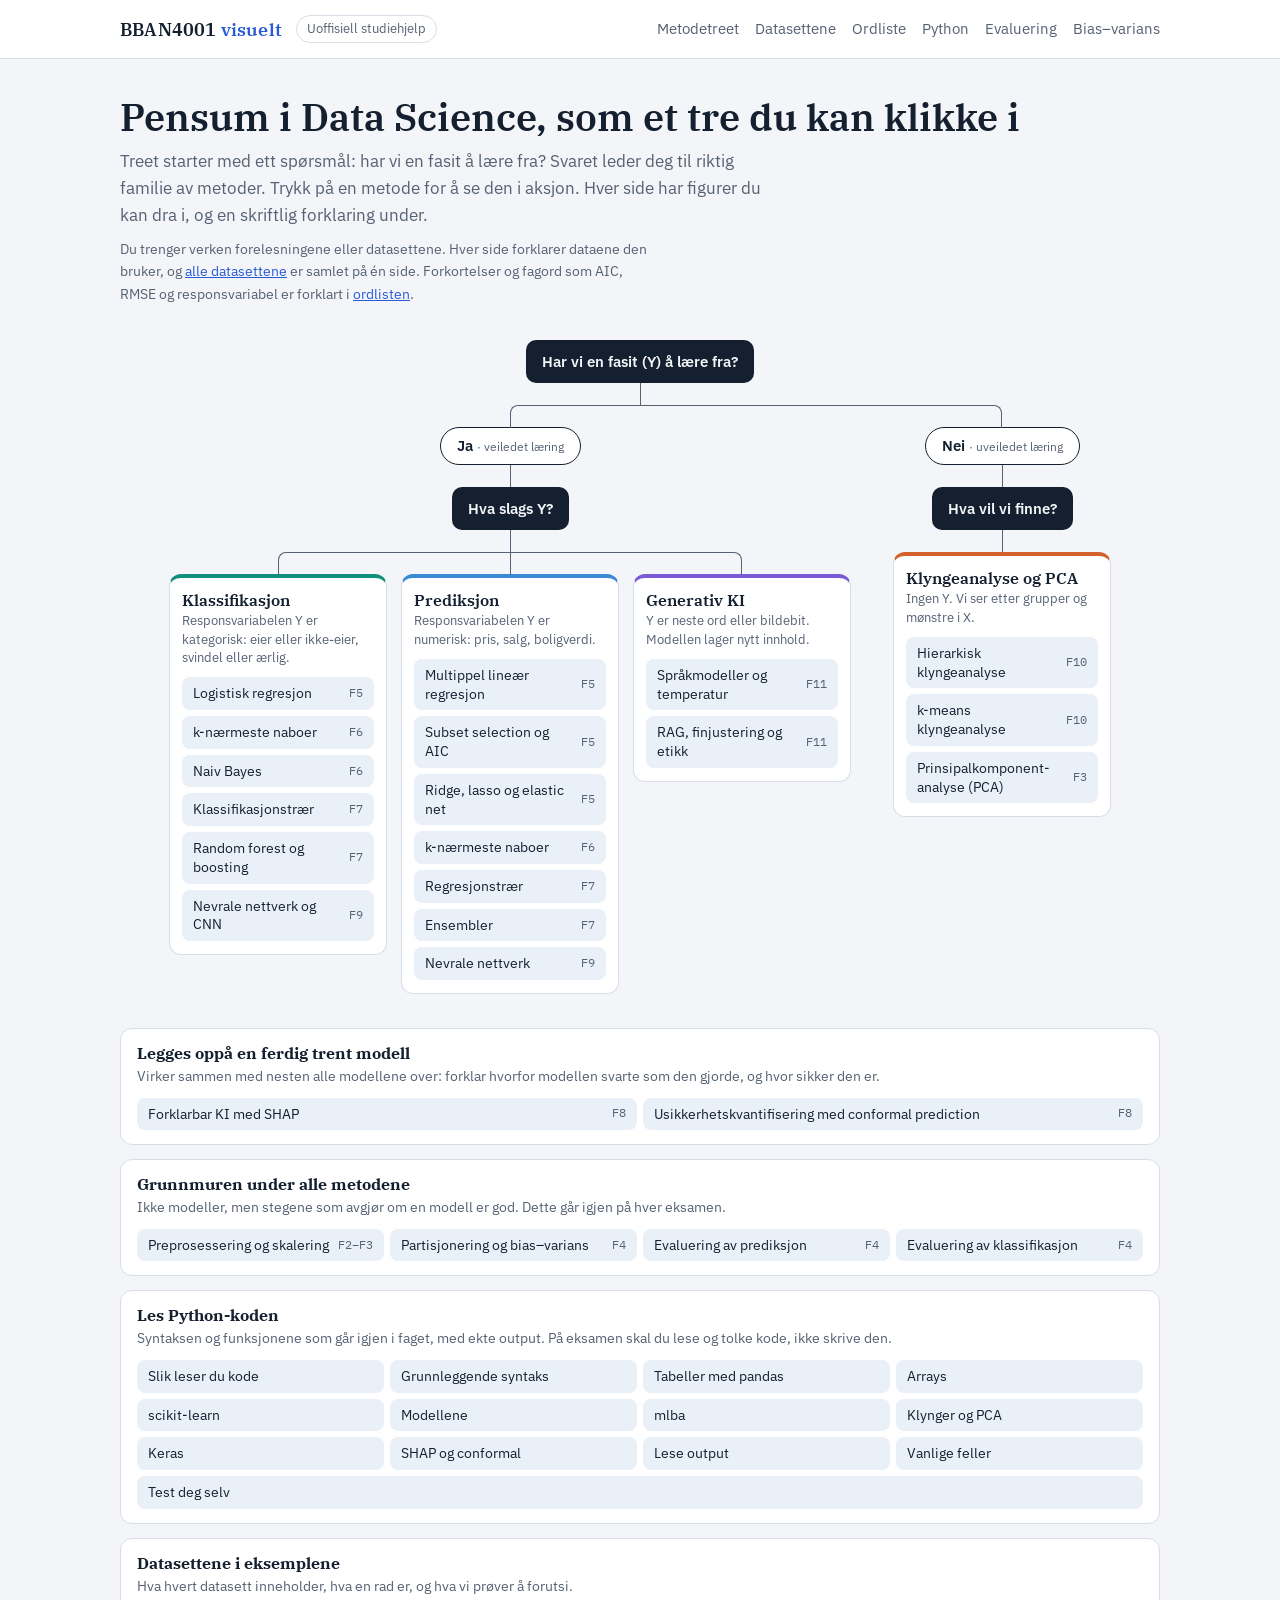
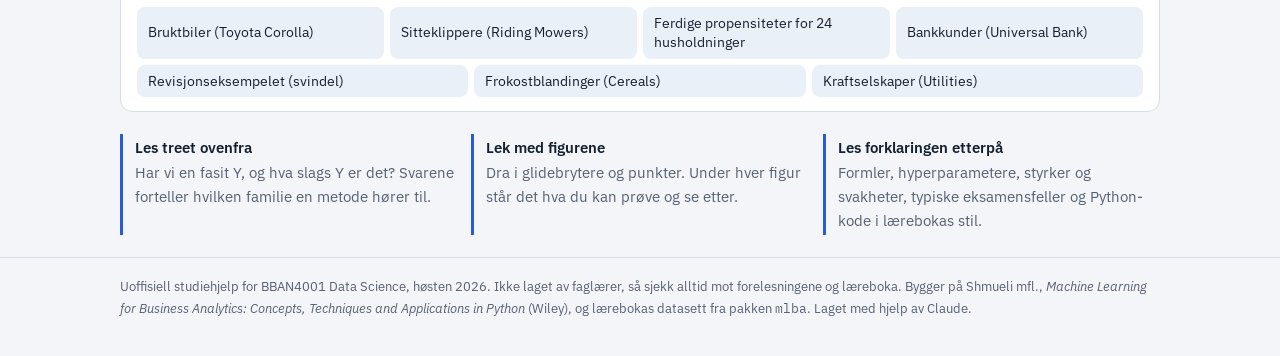
==== commit 0ba87667: "Les Python-koden: syntaks og output" ====
--- a/index.html
+++ b/index.html
@@ -210,6 +210,33 @@
 .pager small{display:block;color:var(--muted)}
 .foot{border-top:1px solid var(--line);color:var(--muted);font-size:.82rem;padding:18px 0 36px;margin-top:20px}
 
+/* Les Python-koden */
+.ovtoc{flex-direction:row;flex-wrap:wrap;margin:16px 0 0}
+.ovtoc .chip{flex:0 1 auto}
+.ovprose{margin-top:10px}
+.ovsec{border-top:1px solid var(--line);margin-top:34px;scroll-margin-top:10px}
+.ovsec>h2{margin-top:22px}
+.ovsec h3{scroll-margin-top:10px;margin-top:28px}
+.ovmeta{font-size:.86rem;color:var(--muted);margin:-2px 0 12px}
+.prose pre.out{background:var(--soft);border-style:dashed;position:relative;padding-top:24px}
+.prose pre.out::before{content:'Output';position:absolute;top:6px;left:14px;font-family:var(--font-body);font-size:.68rem;letter-spacing:.06em;text-transform:uppercase;color:var(--muted)}
+.prose pre.out[data-note]::before{content:'Output · ' attr(data-note)}
+.prose pre.out samp{font-family:var(--font-mono)}
+.ovprose .tblwrap{width:min(1040px,calc(100vw - 56px))}
+.ovtbl{margin:8px 0 4px;width:100%}
+.ovtbl td{vertical-align:top}
+.ovtbl td:first-child{width:34%}
+.ovtbl td:first-child code{overflow-wrap:anywhere}
+.ovimg{margin:14px 0;background:#fff;border:1px solid var(--line);border-radius:10px;padding:10px 12px;width:max-content;max-width:min(1040px,calc(100vw - 56px))}
+.ovimg img{display:block;max-width:100%;height:auto}
+.ovimg figcaption{font-size:.84rem;color:#4a5568;margin-top:6px;max-width:72ch;width:min-content;min-width:100%}
+.ovlinks{margin-top:26px}
+.ovlinks b{color:var(--ink)}
+.qa{background:var(--surface);border:1px solid var(--line);border-radius:10px;margin:8px 0;padding:0 14px}
+.qa summary{cursor:pointer;padding:9px 0;line-height:1.5}
+.qa summary::marker{color:var(--accent)}
+.qa>div{border-top:1px dashed var(--line);padding:8px 0 10px}
+
 @media (max-width:860px){
   .prose pre{width:auto}
   .cols,.cols.even{grid-template-columns:minmax(0,1fr)}
@@ -232,6 +259,13 @@
   .top nav{display:none}
 }
 @media (prefers-reduced-motion:reduce){*{transition:none!important;animation:none!important;scroll-behavior:auto!important}}
+/* Fargeprøver i forklaringsrader */
+.legend-row>span{display:inline-flex;align-items:center;gap:6px}
+.sw{display:inline-block;width:12px;height:12px;border-radius:3px;flex:none}
+.sw-c1{background:var(--c1);opacity:.75}.sw-c2{background:var(--c2);opacity:.75}.sw-mut{background:var(--muted);opacity:.38}
+.sw-ink{height:3px;border-radius:2px;background:var(--ink)}
+.sw-dash{height:0;border-radius:0;border-top:2px dashed var(--muted)}
+.sw-ring{border-radius:50%;border:2px solid var(--c0);background:var(--surface);width:9px;height:9px}
 
 </style>
 </head>
@@ -239,7 +273,7 @@
 <header class="top"><div class="wrap">
 <a class="brand" href="#">BBAN4001 <span>visuelt</span></a>
 <span class="tag">Uoffisiell studiehjelp</span>
-<nav aria-label="Snarveier"><a href="#">Metodetreet</a><a href="#datasett">Datasettene</a><a href="#ordliste">Ordliste</a><a href="#evaluering-klassifikasjon">Evaluering</a><a href="#bias-varians">Bias–varians</a></nav>
+<nav aria-label="Snarveier"><a href="#">Metodetreet</a><a href="#datasett">Datasettene</a><a href="#ordliste">Ordliste</a><a href="#python">Python</a><a href="#evaluering-klassifikasjon">Evaluering</a><a href="#bias-varians">Bias–varians</a></nav>
 </div></header>
 <main id="main" class="wrap"></main>
 <footer class="foot"><div class="wrap">
@@ -547,6 +581,9 @@
         H('p', {}, 'Ikke modeller, men stegene som avgjør om en modell er god. Dette går igjen på hver eksamen.'),
         H('div', { class: 'chips' }, chip('dataforberedelse', 'Preprosessering og skalering'), chip('bias-varians', 'Partisjonering og bias–varians'),
           chip('evaluering-prediksjon', 'Evaluering av prediksjon'), chip('evaluering-klassifikasjon', 'Evaluering av klassifikasjon'))),
+      H('section', { class: 'band' }, H('h2', {}, 'Les Python-koden'),
+        H('p', {}, 'Syntaksen og funksjonene som går igjen i faget, med ekte output. På eksamen skal du lese og tolke kode, ikke skrive den.'),
+        H('div', { class: 'chips' }, PY_SECTIONS.map(([id, t]) => H('a', { class: 'chip', href: '#python-' + id }, t)))),
       H('section', { class: 'band' }, H('h2', {}, 'Datasettene i eksemplene'),
         H('p', {}, 'Hva hvert datasett inneholder, hva en rad er, og hva vi prøver å forutsi.'),
         H('div', { class: 'chips' }, Object.entries(DATASETS).map(([id, D]) => H('a', { class: 'chip', href: '#datasett-' + id }, D.name))))),
@@ -574,6 +611,7 @@
     if (f.tryit) fig.append(H('div', { class: 'try' }, H('strong', {}, 'Prøv dette'), H('ul', {}, f.tryit.map(x => H('li', { html: x })))));
   }
   main.append(H('article', { class: 'prose', html: t.body }));
+  const pl = pyLinks(t.id); if (pl) main.append(pl);
   const i = ORDER.indexOf(t.id), prev = TOPICS[ORDER[i - 1]], next = TOPICS[ORDER[i + 1]];
   main.append(H('nav', { class: 'pager', 'aria-label': 'Forrige og neste tema' },
     prev ? H('a', { href: '#' + prev.id }, H('small', {}, '← Forrige i forelesningsrekkefølge'), prev.title) : H('a', { href: '#' }, H('small', {}, '←'), 'Metodetreet'),
@@ -588,6 +626,7 @@
   if (t) { renderTopic(main, t); muteComments(main); linkTerms(main, t.id); LAST_PAGE = t.id; }
   else if (id === 'datasett' || id.startsWith('datasett-')) renderDatasets(main, id.slice(9));
   else if (id === 'ordliste' || id.startsWith('ordliste-')) renderGlossary(main, id.slice(9));
+  else if (id === 'python' || id.startsWith('python-')) { renderPython(main, id.slice(7)); muteComments(main); linkTerms(main, 'python'); }
   else renderHome(main);
   window.scrollTo(0, 0);
 }
@@ -876,6 +915,697 @@
   if (focus && GL[focus]) requestAnimationFrame(() => { const el = document.getElementById('gl-' + focus); if (el) { el.scrollIntoView({ block: 'center' }); el.classList.add('flash'); setTimeout(() => el.classList.remove('flash'), 2400); } });
 }
 
+/* ---- python.js ---- */
+/* Les Python-koden: syntaksen og funksjonene som går igjen i faget, med egne eksempler på lærebokas datasett.
+   Kodeblokker skrives med PY(String.raw`...`), output med OUT(...). Teksten escapes her, så < og > kan stå som de er.
+   Output er ekte: tools-skriptet kjørte eksemplene med pandas 3.0 og scikit-learn 1.9. */
+const PYK_ESC = s => s.replace(/&/g, '&amp;').replace(/</g, '&lt;').replace(/>/g, '&gt;');
+const PYK_TRIM = s => s.replace(/^\s*\n/, '').replace(/\s+$/, '');
+const PY = s => `<pre><code>${PYK_ESC(PYK_TRIM(s))}</code></pre>`;
+const OUT = (s, note) => `<pre class="out"${note ? ` data-note="${note}"` : ''}><samp>${PYK_ESC(PYK_TRIM(s))}</samp></pre>`;
+const PYNOTE = (title, html) => `<div class="pit"><b>${title}</b>${html}</div>`;
+const QA = (q, a) => `<details class="qa"><summary>${q}</summary><div>${a}</div></details>`;
+
+/* Lenker fra temasidene til riktig del av denne siden */
+const PY_LINKS = {
+  'dataforberedelse': [['endre', 'Endre data med pandas: dummyvariabler, binning og manglende verdier'], ['skaler', 'Skalering og Pipeline']],
+  'pca': [['klynger', 'PCA i scikit-learn']],
+  'bias-varians': [['cv', 'Kryssvalidering og GridSearchCV']],
+  'evaluering-prediksjon': [['mlba', 'regressionSummary og lift chart']],
+  'evaluering-klassifikasjon': [['mlba', 'classificationSummary og lift chart'], ['proba', 'predict_proba og annen terskel']],
+  'lineaer-regresjon': [['fit', 'fit, predict og koeffisienter']],
+  'variabelseleksjon': [['modeller', 'SequentialFeatureSelector og ExhaustiveFeatureSelector']],
+  'regularisering': [['modeller', 'Lasso, Ridge, LassoCV og RidgeCV']],
+  'logistisk-regresjon': [['proba', 'predict_proba og terskel'], ['modeller', 'LogisticRegression og C']],
+  'knn': [['skaler', 'Skalering og Pipeline'], ['cv', 'Velg k med GridSearchCV']],
+  'naiv-bayes': [['oppsummere', 'crosstab og pivot_table'], ['modeller', 'MultinomialNB']],
+  'beslutningstraer': [['modeller', 'Innstillingene for trær'], ['proba', 'feature_importances_']],
+  'ensembler': [['modeller', 'Bagging, random forest og AdaBoost']],
+  'shap': [['forklaring', 'SHAP i Python']],
+  'konform': [['forklaring', 'Conformal prediction i Python']],
+  'nevrale-nett': [['keras', 'Keras og MLPClassifier']],
+  'hierarkisk-klynging': [['klynger', 'linkage, fcluster og dendrogram']],
+  'k-means': [['klynger', 'KMeans og sentroidene']],
+};
+
+const PY_SECTIONS = [
+  ['lese', 'Slik leser du kode'], ['syntaks', 'Grunnleggende syntaks'], ['pandas', 'Tabeller med pandas'], ['numpy', 'Arrays'],
+  ['sklearn', 'scikit-learn'], ['modeller', 'Modellene'], ['mlba', 'mlba'], ['klynger', 'Klynger og PCA'],
+  ['keras', 'Keras'], ['forklaring', 'SHAP og conformal'], ['output', 'Lese output'], ['feller', 'Vanlige feller'], ['test', 'Test deg selv'],
+];
+
+const PY_HTML = () => `
+<section class="ovsec" id="py-lese">
+<h2>Slik leser du en kodeblokk</h2>
+<p>Les ovenfra og ned. For hver linje: hva får navnet til venstre for <code>=</code>, og hvilke data brukes til høyre? Nesten all modellkode følger de samme seks stegene. Det er stort sett bare linjen som lager modellen, som bytter navn fra metode til metode:</p>
+${PY(String.raw`
+# 1. Les inn dataene og se på dem
+car_df = mlba.load_data('ToyotaCorolla.csv')
+car_df.head()
+
+# 2. Velg forklaringsvariabler og responsvariabel, og lag dummyvariabler
+predictors = ['Age_08_04', 'KM', 'HP', 'Fuel_Type']
+X = pd.get_dummies(car_df[predictors], drop_first=True)
+y = car_df['Price']
+
+# 3. Del i treningsdata (60 %) og valideringsdata (40 %)
+train_X, valid_X, train_y, valid_y = train_test_split(X, y, test_size=0.4, random_state=1)
+
+# 4. Lag modellen og tren den på treningsdataene
+reg = LinearRegression()
+reg.fit(train_X, train_y)
+
+# 5. Prediker for data modellen ikke har sett
+pred = reg.predict(valid_X)
+
+# 6. Mål hvor godt den traff
+regressionSummary(y_true=valid_y, y_pred=pred)
+`)}
+<p>Valideringssettet heter ofte <code>valid_X</code> eller <code>holdout_X</code> i koden. Det er det samme. Tre spørsmål avslører de fleste feil:</p>
+<ol>
+<li><b>Hvilke data får <code>fit</code>?</b> Modellen skal trenes på treningsdata. Får den hele datasettet, sier tallene fra valideringssettet ikke lenger noe ærlig om nye data.</li>
+<li><b>Er variablene skalert?</b> k-NN, nevrale nettverk og klyngeanalyse bruker avstander eller vekter og trenger skalerte data. Trær og vanlig lineær regresjon gjør ikke det.</li>
+<li><b>Hvilket sett kommer tallene fra?</b> Feilen på treningsdata er nesten alltid lavest. Stor avstand til valideringsfeilen betyr overtilpasning.</li>
+</ol>
+</section>
+
+<section class="ovsec" id="py-syntaks">
+<h2>Grunnleggende syntaks</h2>
+<div class="tblwrap"><table class="tbl ovtbl">
+<tr><th class="l">Syntaks</th><th class="l">Betyr</th></tr>
+<tr><td class="l"><code>x = 5</code></td><td class="l">Lagrer en verdi under navnet <code>x</code>. Ett likhetstegn lagrer, to (<code>==</code>) sammenligner.</td></tr>
+<tr><td class="l"><code>import pandas as pd</code><br><code>from sklearn.tree import DecisionTreeClassifier</code></td><td class="l">Henter en pakke under et kortnavn, eller én bestemt funksjon eller klasse fra en pakke. Etterpå skrives <code>pd.read_csv(...)</code> og <code>DecisionTreeClassifier(...)</code>.</td></tr>
+<tr><td class="l"><code>f(a, b)</code><br><code>f(X, y, test_size=0.4)</code></td><td class="l">Funksjonskall. Argumenter gis etter plass (<code>X, y</code>) eller med navn (<code>test_size=0.4</code>). Navngitte argumenter kan stå i hvilken som helst rekkefølge.</td></tr>
+<tr><td class="l"><code>df.head()</code><br><code>df.shape</code></td><td class="l">Punktum betyr «tilhører». Med parentes er det en metode som gjør noe, uten parentes en egenskap som bare leses.</td></tr>
+<tr><td class="l"><code>df.drop(columns=['ID']).head()</code></td><td class="l">Kjeding: resultatet av første metode sendes videre til neste, fra venstre mot høyre.</td></tr>
+<tr><td class="l"><code>[1, 2, 3]</code></td><td class="l">Liste. Kan endres.</td></tr>
+<tr><td class="l"><code>(861, 5)</code></td><td class="l">Tuppel. Som en liste, men kan ikke endres. <code>.shape</code> gir en tuppel.</td></tr>
+<tr><td class="l"><code>{'max_depth': [3, 5], 'cv': 5}</code></td><td class="l">Ordbok (dictionary): nøkkel og verdi. <code>d['max_depth']</code> gir <code>[3, 5]</code>.</td></tr>
+<tr><td class="l"><code>a, b = 1, 2</code></td><td class="l">Utpakking: flere navn får hver sin verdi. Slik får <code>train_test_split</code> lagt fire resultater i fire navn.</td></tr>
+<tr><td class="l"><code>x[0]</code>, <code>x[-1]</code>, <code>x[1:4]</code>, <code>x[:3]</code></td><td class="l">Indeksering. Python teller fra 0. <code>[-1]</code> er det siste. <code>[1:4]</code> gir plass 1, 2 og 3: sluttpunktet er ikke med.</td></tr>
+<tr><td class="l"><code>for k in range(1, 6):</code><br><code>&nbsp;&nbsp;&nbsp;&nbsp;model = ...</code></td><td class="l">Løkke. Det innrykkede gjentas for k = 1, 2, 3, 4, 5. <code>range(1, 6)</code> stopper før 6.</td></tr>
+<tr><td class="l"><code>if p > 0.5:</code> … <code>else:</code> …</td><td class="l">Betingelse. Innrykket viser hva som hører til.</td></tr>
+<tr><td class="l"><code>[1 if p > 0.5 else 0 for p in probs]</code></td><td class="l">Listebygger (list comprehension): går gjennom <code>probs</code> og lager en ny liste med 1 eller 0 for hvert element.</td></tr>
+<tr><td class="l"><code>def logistic(z):</code><br><code>&nbsp;&nbsp;&nbsp;&nbsp;return 1 / (1 + np.exp(-z))</code></td><td class="l">Egen funksjon. <code>lambda x: x / sum(x)</code> er en kort funksjon uten navn.</td></tr>
+<tr><td class="l"><code>f'RMSE: {rmse:.2f}'</code></td><td class="l">f-streng: verdien i krøllparentesen settes inn i teksten. <code>:.2f</code> gir to desimaler, <code>:.1%</code> prosent med én desimal, <code>:,</code> tusenskille.</td></tr>
+<tr><td class="l"><code># kommentar</code></td><td class="l">Alt etter <code>#</code> på linjen er kommentar og kjøres ikke.</td></tr>
+<tr><td class="l"><code>1_000</code>, <code>1e-3</code>, <code>10**5</code></td><td class="l">Tall. Understrek gjør store tall lettere å lese (1 000). <code>1e-3</code> er 0,001. <code>**</code> er potens.</td></tr>
+<tr><td class="l"><code>True</code>, <code>False</code>, <code>None</code></td><td class="l">Sann, usann og «ingen verdi».</td></tr>
+<tr><td class="l"><code>and</code>, <code>or</code>, <code>not</code><br><code>&amp;</code>, <code>|</code>, <code>~</code></td><td class="l">Og, eller, ikke. De første brukes på enkeltverdier, de siste på hele kolonner i pandas. Med <code>&amp;</code> og <code>|</code> må hver betingelse stå i parentes.</td></tr>
+<tr><td class="l"><code>print(x)</code></td><td class="l">Skriver ut. I Jupyter vises også verdien av siste linje i en celle uten <code>print</code>.</td></tr>
+</table></div>
+${PY(String.raw`
+probs = [0.2, 0.7, 0.5, 0.9]
+[1 if p > 0.5 else 0 for p in probs]       # 0.5 er ikke over 0.5, så den blir 0
+`)}
+${OUT(`[0, 1, 0, 1]`)}
+${PY(String.raw`
+list(range(1, 6))
+`)}
+${OUT(`[1, 2, 3, 4, 5]`)}
+${PY(String.raw`
+x = 0.12345
+print(f'{x:.2f}  {x:.1%}  {1234567:,}')
+`)}
+${OUT(`0.12  12.3%  1,234,567`)}
+</section>
+
+<section class="ovsec" id="py-pandas">
+<h2>Tabeller med pandas</h2>
+<p>En <b>DataFrame</b> er en tabell med rader og kolonner. En <b>Series</b> er én kolonne. Radene har en <b>indeks</b>, som er 0, 1, 2 … med mindre noe annet er valgt. Eksemplene bruker lærebokas Toyota-data: 1 436 bruktbiler med pris og egenskaper.</p>
+<h3 id="py-se">Se på dataene</h3>
+${PY(String.raw`
+car_df = mlba.load_data('ToyotaCorolla.csv')
+car_df.shape                    # (antall rader, antall kolonner)
+`)}
+${OUT(`(1436, 39)`)}
+${PY(String.raw`
+car_df[['Price', 'Age_08_04', 'KM', 'Fuel_Type']].head(3)     # tre første rader av fire kolonner
+`)}
+${OUT(`   Price  Age_08_04     KM Fuel_Type
+0  13500         23  46986    Diesel
+1  13750         23  72937    Diesel
+2  13950         24  41711    Diesel`)}
+${PY(String.raw`
+car_df['Fuel_Type'].value_counts()           # antall av hver verdi, størst først
+`)}
+${OUT(`Fuel_Type
+Petrol    1264
+Diesel     155
+CNG         17
+Name: count, dtype: int64`)}
+<p>Linjen nederst gir navnet og datatypen til resultatet. <code>value_counts(normalize=True)</code> gir andeler i stedet for antall.</p>
+${PY(String.raw`
+car_df[['Price', 'Age_08_04', 'KM']].describe().round(1)
+`)}
+${OUT(`         Price  Age_08_04        KM
+count   1436.0     1436.0    1436.0
+mean   10730.8       55.9   68533.3
+std     3627.0       18.6   37506.4
+min     4350.0        1.0       1.0
+25%     8450.0       44.0   43000.0
+50%     9900.0       61.0   63389.5
+75%    11950.0       70.0   87020.8
+max    32500.0       80.0  243000.0`)}
+<p><code>count</code> er antall verdier som ikke mangler. Er den lavere enn antall rader, mangler det data. 25 %, 50 % og 75 % er kvartilene, og 50 % er medianen. Sammenlign <code>max</code> med 75 % for å se etter utstikkere: KM har 75 % på 87 021 og maks på 243 000.</p>
+${PY(String.raw`
+car_df[['Price', 'Fuel_Type', 'Automatic']].dtypes
+`)}
+${OUT(`Price        int64
+Fuel_Type      str
+Automatic    int64
+dtype: object`)}
+<p><code>int64</code> er heltall, <code>float64</code> desimaltall og <code>str</code> tekst. Eldre versjoner av pandas skriver <code>object</code> for tekst. <code>bool</code> er sann/usann, og <code>category</code> er en kategorisk variabel.</p>
+
+<h3 id="py-velge">Velge rader og kolonner</h3>
+${PY(String.raw`
+type(car_df['Price']), type(car_df[['Price']])
+`)}
+${OUT(`(<class 'pandas.Series'>, <class 'pandas.DataFrame'>)`)}
+<p>Én hakeparentes gir en Series, doble gir en DataFrame. Den indre hakeparentesen er en liste med kolonnenavn, så <code>car_df[['Price', 'KM']]</code> gir to kolonner.</p>
+${PY(String.raw`
+car_df.iloc[0:3, 2:5]         # iloc: etter plass. Rad 0–2, kolonne 2–4 (sluttpunktet er ikke med)
+`)}
+${OUT(`   Price  Age_08_04  Mfg_Month
+0  13500         23         10
+1  13750         23         10
+2  13950         24          9`)}
+${PY(String.raw`
+# loc: etter navn eller betingelse. Rader der prisen er over 30 000, to kolonner
+car_df.loc[car_df['Price'] > 30000, ['Model', 'Price']]
+`)}
+${OUT(`                                            Model  Price
+109  TOYOTA Corolla VERSO 2.0 D4D SOL (7) BNS MPV  32500
+110      TOYOTA Corolla VERSO 2.0 D4D SOL (7) MPV  31000
+111      TOYOTA Corolla VERSO 2.0 D4D SOL (7) MPV  31275`)}
+<p><code>car_df['Price'] > 30000</code> lager en kolonne med sant og usant, og bare radene med sant blir med. Tallene til venstre (109, 110, 111) er indeksen: radenes opprinnelige nummer.</p>
+${PY(String.raw`
+# To betingelser: & betyr og, | betyr eller. Hver betingelse i egen parentes
+car_df[(car_df['Fuel_Type'] == 'Diesel') & (car_df['Age_08_04'] < 24)].shape
+`)}
+${OUT(`(25, 39)`)}
+<p>25 dieselbiler er yngre enn 24 måneder. Andre måter å velge rader på: <code>df.head(5)</code>, <code>df.sample(10)</code> (tilfeldige rader), <code>df.iloc[:1000]</code> (de første 1 000) og <code>df.loc[80, 'CC']</code> (én celle).</p>
+
+<h3 id="py-endre">Endre data</h3>
+${PY(String.raw`
+# Eksempler, hver linje for seg
+car_df['Age_years'] = car_df['Age_08_04'] / 12                  # ny kolonne regnet ut fra en annen
+car_df = car_df.drop(columns=['Id', 'Model'])                     # fjern kolonner
+car_df = car_df.rename(columns={'Age_08_04': 'Age'})              # nytt navn: {'gammelt': 'nytt'}
+car_df['Fuel_Type'] = car_df['Fuel_Type'].astype('category')      # gjør om til kategorisk
+car_df['Met_Color'] = car_df['Met_Color'].map({1: 'Yes', 0: 'No'})   # bytt verdier etter en tabell
+car_df = car_df.dropna()                                          # fjern rader som mangler en verdi
+car_df['KM'] = car_df['KM'].fillna(car_df['KM'].median())         # eller fyll inn manglende verdier
+car_df.loc[80, 'CC'] = 1600                                       # rett én verdi (rad 80, kolonne CC)
+`)}
+${PYNOTE('Husk å lagre resultatet', `Nesten alle metoder i pandas lager en <i>ny</i> tabell og lar den gamle være. Linjen <code>car_df.drop(columns=['Id'])</code> alene endrer ingenting. Resultatet må lagres: <code>car_df = car_df.drop(...)</code>. Det samme gjelder <code>astype</code>, <code>rename</code>, <code>dropna</code> og <code>fillna</code>. Unntaket er når det står <code>inplace=True</code>.`)}
+${PY(String.raw`
+X = pd.get_dummies(car_df[['Age_08_04', 'KM', 'Fuel_Type']], drop_first=True)
+X.head(3)
+`)}
+${OUT(`   Age_08_04     KM  Fuel_Type_Diesel  Fuel_Type_Petrol
+0         23  46986              True             False
+1         23  72937              True             False
+2         24  41711              True             False`)}
+<p><code>get_dummies</code> lager én 0/1-kolonne per kategori, men bare for tekst- og category-kolonner. Tall blir stående. Fuel_Type har tre verdier (CNG, Diesel, Petrol). Med <code>drop_first=True</code> droppes den første i alfabetet, CNG, som blir referansekategorien: en bil med False i begge kolonnene går på CNG. True og False regnes som 1 og 0.</p>
+<p>Uten <code>drop_first</code> blir det tre kolonner. I regresjon gir det multikollinearitet (de tre summerer alltid til 1). For k-NN og klyngeanalyse er det vanlig å beholde alle, så alle kategoriene blir like langt fra hverandre. Vil du lage dummyer av en kolonne med tall, for eksempel ukedag 1–7, må den først gjøres om med <code>astype('category')</code>.</p>
+${PY(String.raw`
+# Del prisen i tre like brede intervaller (binning)
+car_df['Price_cat'] = pd.cut(car_df['Price'], bins=3, labels=['lav', 'middels', 'høy'])
+car_df['Price_cat'].value_counts()
+`)}
+${OUT(`Price_cat
+lav        1224
+middels     203
+høy           9
+Name: count, dtype: int64`)}
+<p><code>pd.cut</code> lager intervaller som er like brede, så de fleste bilene havner i det laveste. <code>pd.qcut</code> lager intervaller med like mange i hver. Med <code>labels=False</code> blir intervallene nummerert 0, 1, 2 …</p>
+<p><b><code>axis</code>:</b> <code>axis=0</code> virker nedover radene (én verdi per kolonne), <code>axis=1</code> bortover kolonnene (én verdi per rad). <code>df.dropna(axis=0)</code> fjerner rader, <code>df.dropna(axis=1)</code> fjerner kolonner som mangler verdier.</p>
+
+<h3 id="py-oppsummere">Oppsummere</h3>
+${PY(String.raw`
+car_df.groupby('Fuel_Type')['Price'].mean().round(0)      # snittpris per drivstofftype
+`)}
+${OUT(`Fuel_Type
+CNG        9421.0
+Diesel    11295.0
+Petrol    10679.0
+Name: Price, dtype: float64`)}
+<p><code>groupby</code> deler radene i grupper etter verdien i en kolonne, regner ut noe for hver gruppe og setter svarene sammen. I klyngeanalyse er <code>df.groupby(memb).mean()</code> sentroidene: snittet av hver variabel i hver klynge.</p>
+${PY(String.raw`
+pd.crosstab(car_df['Fuel_Type'], car_df['Automatic'])     # antall for hver kombinasjon
+`)}
+${OUT(`Automatic     0   1
+Fuel_Type          
+CNG          16   1
+Diesel      155   0
+Petrol     1185  79`)}
+<p>Ingen dieselbiler har automatgir. <code>pd.pivot_table(df, index='Fuel_Type', columns='Automatic', values='Price', aggfunc='mean')</code> gir samme oppsett, men med snittpris i cellene. Med <code>aggfunc=len</code> blir det antall.</p>
+${PY(String.raw`
+car_df[['Price', 'Age_08_04', 'KM', 'HP']].corr().round(2)   # korrelasjon mellom alle par
+`)}
+${OUT(`           Price  Age_08_04    KM    HP
+Price       1.00      -0.88 -0.57  0.31
+Age_08_04  -0.88       1.00  0.51 -0.16
+KM         -0.57       0.51  1.00 -0.33
+HP          0.31      -0.16 -0.33  1.00`)}
+<p>Diagonalen er alltid 1. Pris og alder har korrelasjon −0,88: eldre biler er billigere. Tabellen er symmetrisk, så hvert par står to ganger.</p>
+${PY(String.raw`
+car_df.sort_values('Price', ascending=False)[['Model', 'Price']].head(3)   # dyreste først
+`)}
+${OUT(`                                            Model  Price
+109  TOYOTA Corolla VERSO 2.0 D4D SOL (7) BNS MPV  32500
+111      TOYOTA Corolla VERSO 2.0 D4D SOL (7) MPV  31275
+110      TOYOTA Corolla VERSO 2.0 D4D SOL (7) MPV  31000`)}
+</section>
+
+<section class="ovsec" id="py-numpy">
+<h2>Arrays fra numpy</h2>
+<p>scikit-learn returnerer ofte numpy-arrays i stedet for tabeller. De skrives ut som <code>array([...])</code> og har ingen kolonnenavn.</p>
+${PY(String.raw`
+a = np.array([[0.9, 0.1], [0.3, 0.7], [0.6, 0.4]])
+print(a.shape)       # (rader, kolonner)
+print(a[:, 1])       # alle rader, kolonne 1
+print(a[0])          # rad 0
+`)}
+${OUT(`(3, 2)
+[0.1 0.7 0.4]
+[0.9 0.1]`)}
+<p><code>[:, 1]</code> leses «alle rader, kolonne 1». Det er slik propensiteten hentes ut av <code>predict_proba</code>. Ellers brukes <code>np.mean</code>, <code>np.sqrt</code>, <code>np.exp</code> og <code>np.log</code> til utregninger, <code>np.argsort</code> gir rekkefølgen som sorterer en array, og <code>np.random.default_rng(1)</code> lager tilfeldige tall.</p>
+</section>
+
+<section class="ovsec" id="py-sklearn">
+<h2>Mønsteret i scikit-learn</h2>
+<p>Alle modellene i scikit-learn brukes på samme måte:</p>
+<ol>
+<li><b>Lag modellen</b> og velg hyperparametere: <code>tree = DecisionTreeClassifier(max_depth=3)</code>. Ingenting er lært ennå.</li>
+<li><b>Tren</b> med <code>tree.fit(train_X, train_y)</code>. Nå lærer modellen parameterne fra dataene.</li>
+<li><b>Bruk</b> modellen med <code>tree.predict(...)</code> og <code>tree.predict_proba(...)</code>.</li>
+<li><b>Les av</b> det modellen har lært. Slike attributter slutter alltid med understrek: <code>coef_</code>, <code>intercept_</code>, <code>feature_importances_</code>, <code>best_params_</code>.</li>
+</ol>
+<h3 id="py-split">Dele dataene</h3>
+${PY(String.raw`
+predictors = ['Age_08_04', 'KM', 'HP', 'Fuel_Type']
+X = pd.get_dummies(car_df[predictors], drop_first=True)
+y = car_df['Price']
+train_X, valid_X, train_y, valid_y = train_test_split(X, y, test_size=0.4, random_state=1)
+train_X.shape, valid_X.shape
+`)}
+${OUT(`((861, 5), (575, 5))`)}
+<ul>
+<li>Rekkefølgen ut er alltid X-trening, X-validering, y-trening, y-validering.</li>
+<li><code>test_size=0.4</code> gir 40 % til validering og 60 % til trening: 575 og 861 av 1 436 biler.</li>
+<li><code>random_state=1</code> gjør at delingen blir lik hver gang. Et annet tall gir en annen tilfeldig deling og litt andre resultater.</li>
+<li>Fem kolonner: tre tallvariabler og to dummyer for Fuel_Type.</li>
+<li>For klassifikasjon med skjev fordeling brukes ofte <code>stratify=y</code>, så andelen i hver klasse blir lik i begge settene.</li>
+</ul>
+<h3 id="py-fit">Trene, lese av og predikere</h3>
+${PY(String.raw`
+reg = LinearRegression()
+reg.fit(train_X, train_y)
+print('intercept', reg.intercept_)
+print(pd.DataFrame({'Predictor': X.columns, 'coefficient': reg.coef_}))
+`)}
+${OUT(`intercept 12904.615933237632
+          Predictor  coefficient
+0         Age_08_04  -140.041052
+1                KM    -0.020025
+2                HP    61.403541
+3  Fuel_Type_Diesel  2844.675206
+4  Fuel_Type_Petrol   551.987546`)}
+<p><code>pd.DataFrame({...})</code> setter kolonnenavnene og koeffisientene ved siden av hverandre, så de blir lette å lese. En måned eldre bil er 140 euro billigere, og diesel er 2 845 euro dyrere enn CNG, når de andre variablene holdes like.</p>
+${PY(String.raw`
+reg.predict(valid_X[:3])          # prediksjon for de tre første bilene i valideringssettet
+`)}
+${OUT(`array([11895.50133536, 11190.80035615, 14443.21843628])`)}
+<p>For en ny bil lages en tabell med <i>de samme kolonnene i samme rekkefølge</i> som <code>train_X</code>, for eksempel <code>pd.DataFrame([{'Age_08_04': 40, 'KM': 60000, 'HP': 110, 'Fuel_Type_Diesel': False, 'Fuel_Type_Petrol': True}])</code>, og den sendes til <code>predict</code>.</p>
+
+<h3 id="py-proba">Klasser, sannsynligheter og terskel</h3>
+<p>Universal Bank: 5 000 kunder, og 480 tok imot et lånetilbud.</p>
+${PY(String.raw`
+bank_df = mlba.load_data('UniversalBank.csv')
+bank_df = bank_df.drop(columns=['ID', 'ZIP Code'])
+X = bank_df.drop(columns=['Personal Loan'])       # alt unntatt responsvariabelen
+y = bank_df['Personal Loan']
+train_X, valid_X, train_y, valid_y = train_test_split(X, y, test_size=0.4, random_state=1)
+
+tree = DecisionTreeClassifier(max_depth=3, random_state=1)
+tree.fit(train_X, train_y)
+tree.predict(valid_X.iloc[24:28])         # klasse for fire kunder
+`)}
+${OUT(`array([0, 0, 0, 1])`)}
+${PY(String.raw`
+tree.predict_proba(valid_X.iloc[24:28]).round(3)
+`)}
+${OUT(`array([[0.823, 0.177],
+       [1.   , 0.   ],
+       [1.   , 0.   ],
+       [0.   , 1.   ]])`)}
+${PY(String.raw`
+tree.classes_             # rekkefølgen på kolonnene i predict_proba
+`)}
+${OUT(`array([0, 1])`)}
+<ul>
+<li><code>predict_proba</code> gir én kolonne per klasse, i rekkefølgen i <code>classes_</code>. Kolonne 1 er sannsynligheten for klasse 1, altså propensiteten. Hver rad summerer til 1.</li>
+<li><code>predict</code> velger klassen med høyest sannsynlighet. Med to klasser er det det samme som terskel 0,5. Første kunde har 0,177 og blir 0, siste har 1,0 og blir 1.</li>
+<li>Et tre gir sannsynligheten som andelen klasse 1 i terminalnoden kunden havner i. Derfor går de samme tallene igjen.</li>
+</ul>
+${PY(String.raw`
+prob = tree.predict_proba(valid_X)[:, 1]         # propensiteten for alle i valideringssettet
+pred_03 = (prob > 0.3).astype(int)               # terskel 0,3: True/False blir 1/0
+classificationSummary(y_true=valid_y, y_pred=pred_03)
+`)}
+${OUT(`Confusion Matrix (Accuracy 0.9790)
+
+       Prediction
+Actual    0    1
+     0 1789   18
+     1   24  169`)}
+<p>Med terskel 0,5 fant treet 158 av 193 som tok lånet (se <a href="#python-mlba">mlba</a> under). Med terskel 0,3 finner det 169, men 18 i stedet for 5 blir feilaktig spådd å ta lånet. Lavere terskel gir høyere dekning og lavere spesifisitet.</p>
+${PY(String.raw`
+importance = pd.Series(tree.feature_importances_, index=train_X.columns)
+importance.sort_values(ascending=False).head(4).round(3)
+`)}
+${OUT(`Income       0.396
+Education    0.392
+Family       0.164
+CCAvg        0.032
+dtype: float64`)}
+<p>Feature importance summerer til 1. Inntekt og utdanning står for nesten 80 % av hvor mye splittene i treet reduserte impurity.</p>
+
+<h3 id="py-skaler">Skalering og Pipeline</h3>
+${PY(String.raw`
+scaler = StandardScaler()
+scaler.fit(train_X)                          # lærer snitt og standardavvik fra treningsdataene
+train_X_z = scaler.transform(train_X)        # z-score med treningens tall
+valid_X_z = scaler.transform(valid_X)        # samme tall brukes på valideringsdataene
+# fit_transform(train_X) gjør fit og transform i én linje
+`)}
+<p>Snitt og standardavvik skal komme fra treningsdataene, også når valideringsdata og nye observasjoner skaleres. <code>MinMaxScaler()</code> skalerer til [0, 1] på samme måte og brukes mye før nevrale nettverk. En <code>Pipeline</code> kjeder skalering og modell, så det ikke kan gå galt:</p>
+${PY(String.raw`
+knn = Pipeline([
+    ('scaler', StandardScaler()),                       # steg 1, med navnet 'scaler'
+    ('knn', KNeighborsClassifier(n_neighbors=5)),       # steg 2, med navnet 'knn'
+])
+knn.fit(train_X, train_y)                # skalerer med treningens tall, så trener k-NN
+knn['scaler'].mean_[:3].round(2)         # hent et steg med navnet: snittet av de tre første kolonnene
+`)}
+${OUT(`array([45.58, 20.34, 73.76])`)}
+<p><code>knn.predict(valid_X)</code> skalerer valideringsdataene med de samme tallene før naboene letes opp. Et argument inne i et steg endres med stegnavnet, to understreker og argumentnavnet: <code>knn.set_params(knn__n_neighbors=3)</code>.</p>
+
+<h3 id="py-cv">Kryssvalidering og søk etter hyperparametere</h3>
+${PY(String.raw`
+scores = cross_val_score(knn, train_X, train_y, cv=5, scoring='accuracy')   # 5-fold kryssvalidering
+print(scores.round(3))           # én nøyaktighet per fold
+print(scores.mean().round(3))    # snittet er anslaget
+`)}
+${OUT(`[0.96  0.95  0.955 0.962 0.965]
+0.958`)}
+${PY(String.raw`
+grid = GridSearchCV(knn, {'knn__n_neighbors': [1, 3, 5, 7, 9]}, cv=5, scoring='accuracy')
+grid.fit(train_X, train_y)        # 5 verdier av k, hver med 5-fold CV: 25 modeller
+print(grid.best_params_)
+print(round(grid.best_score_, 3))
+`)}
+${OUT(`{'knn__n_neighbors': 3}
+0.96`)}
+<ul>
+<li><code>best_params_</code> er den beste kombinasjonen, <code>best_score_</code> snittscoren i kryssvalideringen for den, og <code>best_estimator_</code> modellen med de beste innstillingene trent på alle treningsdataene.</li>
+<li>Med flere hyperparametere prøver <code>GridSearchCV</code> alle kombinasjoner: 4 verdier av én og 5 av en annen gir 20 kombinasjoner. <code>RandomizedSearchCV(..., n_iter=50)</code> prøver 50 tilfeldige.</li>
+<li><code>cross_validate</code> gjør det samme som <code>cross_val_score</code>, men gir en ordbok med flere mål og tidsbruk: <code>scores['test_score']</code>.</li>
+<li><code>cv=5</code> gir 5 folder. <code>KFold(n_splits=5, shuffle=True, random_state=1)</code> gjør det samme med stokking.</li>
+</ul>
+${PY(String.raw`
+# For prediksjon: feilmål oppgis som negative tall
+scores = cross_val_score(reg, train_X, train_y, cv=5, scoring='neg_root_mean_squared_error')
+scores
+`)}
+${OUT(`array([-1376.52504902, -1867.48030847, -1412.89113597, -1643.37698659,
+       -1252.95138791])`, 'med Toyota-modellen over')}
+<p>scikit-learn maksimerer alltid scoren, så feil som RMSE gis med minus foran: høyest (nærmest 0) er best. RMSE i kryssvalideringen er altså snittet av 1 377, 1 867, 1 413, 1 643 og 1 253 euro. Derfor står det ofte <code>-scores.mean()</code> eller <code>-grid.best_score_</code> i koden.</p>
+</section>
+
+<section class="ovsec" id="py-modeller">
+<h2>Modellene og argumentene deres</h2>
+<p>Argumentene i parentesen er hyperparametere: valg du gjør før treningen. Attributtene med understrek er det modellen har lært.</p>
+<div class="tblwrap"><table class="tbl ovtbl">
+<tr><th class="l">Modell</th><th class="l">Viktigste argumenter</th><th class="l">Nyttige attributter</th></tr>
+<tr><td class="l"><code>LinearRegression()</code></td><td class="l">Ingen å velge.</td><td class="l"><code>coef_</code>, <code>intercept_</code></td></tr>
+<tr><td class="l"><code>Lasso(alpha=1)</code>, <code>Ridge(alpha=1)</code></td><td class="l"><code>alpha</code> er straffen λ. Større alpha gir mindre koeffisienter. Lasso kan sette dem til 0.</td><td class="l"><code>coef_</code></td></tr>
+<tr><td class="l"><code>LassoCV(cv=5)</code>, <code>RidgeCV(alphas=[...])</code></td><td class="l">Velger alpha selv med kryssvalidering blant verdiene i <code>alphas</code>.</td><td class="l"><code>alpha_</code> (valgt straff), <code>coef_</code></td></tr>
+<tr><td class="l"><code>LogisticRegression(C=1.0, penalty='l2', solver='liblinear', max_iter=1000)</code></td><td class="l">scikit-learn straffer koeffisientene som standard. <code>C</code> er 1/straff: stor C (for eksempel <code>1e42</code> eller <code>np.inf</code>) eller <code>penalty=None</code> gir vanlig logistisk regresjon. Nyere versjoner gir en FutureWarning for <code>penalty</code>, men koden virker.</td><td class="l"><code>coef_[0]</code>, <code>intercept_[0]</code> (lagret som arrays, derfor <code>[0]</code>), <code>classes_</code></td></tr>
+<tr><td class="l"><code>KNeighborsClassifier(n_neighbors=5)</code>, <code>KNeighborsRegressor</code></td><td class="l"><code>n_neighbors</code> er k. <code>weights='distance'</code> gir nærmere naboer mer vekt.</td><td class="l"><code>kneighbors(X)</code> gir avstand til og radnummer for naboene</td></tr>
+<tr><td class="l"><code>MultinomialNB(alpha=1)</code>, <code>GaussianNB()</code></td><td class="l">Naiv Bayes. <code>alpha</code> er Laplace-glatting, så ingen sannsynlighet blir 0. Gaussian er for numeriske variabler.</td><td class="l"><code>predict_proba</code></td></tr>
+<tr><td class="l"><code>DecisionTreeClassifier(max_depth=5, min_samples_split=20, min_samples_leaf=10, min_impurity_decrease=0.001, random_state=1)</code>, <code>DecisionTreeRegressor</code></td><td class="l"><code>max_depth</code>: maks antall nivåer. <code>min_samples_split</code>: en node må ha minst så mange observasjoner for å deles. <code>min_samples_leaf</code>: minst så mange i hver terminalnode. <code>min_impurity_decrease</code>: en splitt må redusere impurity minst så mye. Uten noen av dem vokser treet til alle terminalnodene er rene.</td><td class="l"><code>feature_importances_</code>, <code>get_n_leaves()</code>, <code>get_depth()</code></td></tr>
+<tr><td class="l"><code>RandomForestClassifier(n_estimators=500, max_features='sqrt')</code>, <code>RandomForestRegressor</code></td><td class="l"><code>n_estimators</code>: antall trær. <code>max_features</code>: hvor mange variabler som trekkes ved hver splitt.</td><td class="l"><code>feature_importances_</code>, <code>estimators_</code> (trærne)</td></tr>
+<tr><td class="l"><code>BaggingClassifier(estimator, n_estimators=100, max_samples=0.8)</code></td><td class="l">Bagging: hvert tre trenes på et bootstrap-utvalg. <code>max_samples=0.8</code> gir 80 % av radene, <code>max_features</code> en andel av kolonnene.</td><td class="l"><code>estimators_</code></td></tr>
+<tr><td class="l"><code>AdaBoostClassifier(estimator, n_estimators=100, learning_rate=1.0)</code></td><td class="l">Boosting: trærne trenes etter hverandre. Lavere <code>learning_rate</code> gjør hvert tre mindre viktig.</td><td class="l"><code>estimator_weights_</code></td></tr>
+<tr><td class="l"><code>MLPClassifier(hidden_layer_sizes=(5,), activation='logistic', solver='lbfgs', max_iter=1000)</code>, <code>MLPRegressor</code></td><td class="l">Nevralt nettverk. <code>(5,)</code> er ett skjult lag med 5 nevroner, <code>(10, 5)</code> to lag med 10 og 5. <code>logistic</code> er sigmoid, <code>relu</code> er ReLU. <code>solver</code> er metoden som finner vektene, og <code>max_iter</code> antall runder den får.</td><td class="l"><code>coefs_</code> (vektene), <code>intercepts_</code> (bias), <code>n_iter_</code></td></tr>
+<tr><td class="l"><code>KMeans(n_clusters=4, n_init=10, random_state=0)</code></td><td class="l"><code>n_clusters</code> er k. <code>n_init</code> er antall starter med ulike tilfeldige sentroider; den beste beholdes.</td><td class="l"><code>labels_</code>, <code>cluster_centers_</code>, <code>inertia_</code></td></tr>
+<tr><td class="l"><code>PCA(n_components=3)</code></td><td class="l">Antall prinsipalkomponenter som beholdes.</td><td class="l"><code>explained_variance_ratio_</code>, <code>components_</code></td></tr>
+<tr><td class="l"><code>linkage(X, method='complete', metric='euclidean')</code></td><td class="l">Hierarkisk klyngeanalyse (pakken scipy). <code>method</code> er <code>single</code>, <code>complete</code>, <code>average</code>, <code>centroid</code> eller <code>ward</code>.</td><td class="l">Resultatet brukes i <code>dendrogram(Z)</code> og <code>fcluster(Z, ...)</code></td></tr>
+<tr><td class="l"><code>SequentialFeatureSelector(model, k_features=(1, 10), forward=True, floating=False, scoring=..., cv=5)</code></td><td class="l">Variabelvalg (pakken mlxtend). <code>forward=True</code> er forward selection, <code>False</code> backward elimination. <code>floating=True</code> gjør det stepwise: variabler kan både legges til og fjernes.</td><td class="l"><code>k_feature_names_</code>, <code>k_score_</code>, <code>subsets_</code></td></tr>
+<tr><td class="l"><code>ExhaustiveFeatureSelector(model, min_features=1, max_features=10, scoring=..., cv=5)</code></td><td class="l">Exhaustive search: prøver alle kombinasjoner av variabler.</td><td class="l"><code>best_feature_names_</code>, <code>best_score_</code></td></tr>
+</table></div>
+<p><code>random_state</code> finnes på alle modeller med tilfeldighet i seg (trær, skoger, nevrale nettverk, k-means). Det gjør at resultatet blir likt hver gang koden kjøres. <code>n_jobs=-1</code> betyr «bruk alle prosessorkjernene» og endrer ikke resultatet.</p>
+</section>
+
+<section class="ovsec" id="py-mlba">
+<h2>Hjelpefunksjonene fra mlba</h2>
+<p>Pakken <code>mlba</code> følger med læreboka. I versjon 2 må argumentene gis med navn: <code>y_true=</code> og <code>y_pred=</code>.</p>
+${PY(String.raw`
+classificationSummary(y_true=valid_y, y_pred=tree.predict(valid_X))      # treet fra Universal Bank
+`)}
+${OUT(`Confusion Matrix (Accuracy 0.9800)
+
+       Prediction
+Actual    0    1
+     0 1802    5
+     1   35  158`)}
+<p>Radene er faktisk klasse og kolonnene predikert klasse. TN = 1 802, FP = 5, FN = 35 og TP = 158. Nøyaktighet = (1 802 + 158) / 2 000 = 0,98. Dekning = 158 / (35 + 158) = 0,82. Spesifisitet = 1 802 / (1 802 + 5) = 0,997. Naiv benchmark (alle får nei) gir 1 807 / 2 000 = 0,90.</p>
+${PY(String.raw`
+regressionSummary(y_true=valid_y, y_pred=reg.predict(valid_X))           # Toyota-regresjonen
+`)}
+${OUT(`
+Regression statistics
+
+Mean Error (ME) : 19.9363
+Root Mean Squared Error (RMSE) : 1466.6555
+Mean Absolute Error (MAE) : 1131.4152
+Mean Percentage Error (MPE) : -1.0267
+Mean Absolute Percentage Error (MAPE) : 11.4033`)}
+<ul>
+<li>Alle målene bygger på feilen e = faktisk − predikert.</li>
+<li><b>ME</b> er snittet av feilene. Nær 0 betyr at modellen ikke bommer systematisk. Positiv ME betyr at den i snitt predikerer for lavt.</li>
+<li><b>RMSE</b> og <b>MAE</b> er typisk feil i samme enhet som Y, her euro. RMSE straffer store bom hardere, så den er alltid minst like stor som MAE.</li>
+<li><b>MPE</b> og <b>MAPE</b> er det samme i prosent av faktisk verdi. MAPE 11,4 betyr at prediksjonen i snitt bommer med 11 %.</li>
+<li><code>mlba.regressionMetrics</code> og <code>mlba.classificationMetrics</code> regner ut de samme tallene, men returnerer dem så de kan settes i en tabell i stedet for å skrives ut.</li>
+</ul>
+${PY(String.raw`
+result = pd.DataFrame({'actual': valid_y, 'prob': tree.predict_proba(valid_X)[:, 1]})
+gainsChart(result, ranking='prob', actual='actual')     # lift chart: kumulativt antall 1-ere
+liftChart(result, ranking='prob', actual='actual')      # decile chart: lift for hver tidel
+`)}
+<p>Begge sorterer radene etter <code>ranking</code>-kolonnen, med høyest propensitet først. <code>gainsChart</code> tegner lift chart: hvor mange av klasse 1 vi har funnet når vi har gått gjennom en gitt andel av listen. <code>liftChart</code> tegner decile chart: for hver tidel, andelen klasse 1 delt på andelen i hele datasettet. Navnet er forvirrende, men <code>liftChart</code> tegner altså stolpediagrammet. For prediksjon brukes <code>gainsChart(..., type='regression')</code>, og da er det summen av Y som akkumuleres.</p>
+<p>Andre funksjoner: <code>mlba.load_data('Fil.csv')</code> leser et av lærebokas datasett, <code>mlba.AIC_score</code> og <code>mlba.BIC_score</code> gir AIC og BIC, og <code>mlba.plotDecisionTree</code> tegner et tre.</p>
+</section>
+
+<section class="ovsec" id="py-klynger">
+<h2>Klyngeanalyse og PCA</h2>
+<p>Lærebokas Utilities-data: 22 kraftselskaper med 8 numeriske variabler. Selskapsnavnet gjøres til indeks, så det ikke er med i avstandene.</p>
+${PY(String.raw`
+util_df = mlba.load_data('Utilities.csv').set_index('Company')     # navnet blir radnavn
+util_norm = (util_df - util_df.mean()) / util_df.std()             # z-score for hver kolonne
+Z = linkage(util_norm, method='average', metric='euclidean')       # alle sammenslåingene
+memb = fcluster(Z, 4, criterion='maxclust')                         # kutt slik at det blir 4 klynger
+memb
+`)}
+${OUT(`array([3, 3, 3, 3, 4, 3, 2, 1, 3, 3, 1, 2, 3, 3, 2, 1, 2, 3, 3, 3, 2, 3],
+      dtype=int32)`)}
+<p><code>memb</code> har ett klyngenummer per selskap, i samme rekkefølge som radene, og nummereringen starter på 1. <code>dendrogram(Z, labels=util_norm.index)</code> tegner treet. <code>fcluster(Z, 3.5, criterion='distance')</code> kutter i høyde 3,5 i stedet for ved et bestemt antall klynger.</p>
+${PY(String.raw`
+km = KMeans(n_clusters=4, random_state=0, n_init=10).fit(util_norm)
+print(km.labels_)                 # klyngenummer per selskap, fra 0
+print(round(km.inertia_, 2))      # sum av kvadrerte avstander til egen sentroide
+`)}
+${OUT(`[3 2 3 2 2 3 1 0 3 2 0 1 2 3 1 0 1 3 3 2 1 2]
+80.65`)}
+<p>Klyngenumrene er bare etiketter. Klynge 0 i k-means svarer ikke til klynge 1 i den hierarkiske, og et annet <code>random_state</code> kan bytte om numrene. <code>inertia_</code> blir lavere jo flere klynger; i et albueplot ser vi etter knekken.</p>
+${PY(String.raw`
+util_df.groupby(km.labels_)[['Sales', 'Fuel_Cost', 'Nuclear']].mean().round(1)   # sentroider i vanlige enheter
+`)}
+${OUT(`     Sales  Fuel_Cost  Nuclear
+0  15504.7        0.6      0.0
+1   6525.6        1.8      1.8
+2   6546.4        1.1     33.2
+3  10163.1        0.9      3.2`)}
+<p>Slik beskrives klyngene: klynge 0 selger mest, klynge 2 har mye kjernekraft. <code>km.cluster_centers_</code> gir de samme sentroidene, men i z-score.</p>
+${PY(String.raw`
+pca = PCA(n_components=3)
+scores = pca.fit_transform(util_norm)          # verdien på hver komponent for hvert selskap
+print(scores.shape)
+print(pca.explained_variance_ratio_.round(3))  # andel av variansen per komponent
+`)}
+${OUT(`(22, 3)
+[0.272 0.238 0.165]`)}
+${PY(String.raw`
+# components_ har én rad per komponent; .T snur den så variablene blir rader
+pd.DataFrame(pca.components_.T, index=util_norm.columns, columns=['PC1', 'PC2', 'PC3']).round(2).head(4)
+`)}
+${OUT(`               PC1   PC2   PC3
+Fixed_charge  0.45 -0.23  0.07
+RoR           0.57 -0.10  0.07
+Cost         -0.35  0.16  0.47
+Load_factor  -0.29 -0.41 -0.14`)}
+<p>De tre første komponentene forklarer 27,2 + 23,8 + 16,5 = 67,5 % av variansen. Tallene i den siste tabellen er ladningene: hvor mye hver variabel teller i komponenten. Store tall med samme fortegn betyr variabler som trekker i samme retning. PCA skal gjøres på standardiserte data, ellers dominerer variabelen med størst tall.</p>
+</section>
+
+<section class="ovsec" id="py-keras">
+<h2>Nevrale nettverk i Keras</h2>
+<p>Et lite nettverk for to klasser med 8 forklaringsvariabler:</p>
+${PY(String.raw`
+import keras
+from keras import layers
+
+model = keras.Sequential([
+    keras.Input(shape=(8,)),                    # 8 forklaringsvariabler inn
+    layers.Dense(16, activation='relu'),        # skjult lag med 16 nevroner
+    layers.Dropout(0.3),                        # slår av 30 % av nevronene tilfeldig under trening
+    layers.Dense(1, activation='sigmoid'),      # output: sannsynlighet for klasse 1
+])
+model.compile(optimizer=keras.optimizers.Adam(learning_rate=0.001),
+              loss='binary_crossentropy',       # cost-funksjonen
+              metrics=['accuracy'])
+model.summary()                                 # lagene og antall parametere
+history = model.fit(train_X, train_y, epochs=20, batch_size=32, validation_split=0.2)
+prob = model.predict(valid_X)
+`)}
+<ul>
+<li><b>Antall parametere</b> i et Dense-lag er (antall inn + 1) · antall nevroner, der +1 er biasen. Her: (8 + 1) · 16 = 144 og (16 + 1) · 1 = 17, til sammen 161. Dropout har ingen parametere.</li>
+<li><b>Output-laget</b> avgjør hva nettverket predikerer: 1 nevron med sigmoid for to klasser, k nevroner med softmax for k klasser, og 1 nevron uten aktivering for et tall.</li>
+<li><b>loss</b> er cost-funksjonen: <code>binary_crossentropy</code> for to klasser, <code>categorical_crossentropy</code> for flere klasser når fasiten er one-hot-kodet, <code>sparse_categorical_crossentropy</code> når fasiten er heltall (0, 1, 2 …), og <code>mse</code> for tall.</li>
+<li><b>epochs=20</b>: hele treningssettet brukes 20 ganger. <b>batch_size=32</b>: vektene oppdateres etter hver bunke på 32 observasjoner, altså n/32 ganger per epoch. <b>validation_split=0.2</b>: 20 % av treningsdataene holdes av for å følge valideringsfeilen underveis.</li>
+<li><b>learning_rate</b> er skrittlengden i gradient descent.</li>
+</ul>
+<p>Mange modeller skrives i stedet lag for lag med navnet <code>x</code>: <code>inputs = keras.Input(...)</code>, så <code>x = layers.Dense(64, activation='relu')(inputs)</code>, <code>outputs = layers.Dense(5, activation='softmax')(x)</code> og til slutt <code>model = keras.Model(inputs, outputs)</code>. Parentesen bak laget, <code>(x)</code>, betyr «send x gjennom dette laget». Ved transfer learning hentes en ferdig trent modell (for eksempel med <code>include_top=False</code>, uten de gamle output-lagene), og <code>base.trainable = False</code> fryser vektene, så bare de nye lagene trenes.</p>
+<p>I scikit-learn gjør <code>MLPClassifier</code> og <code>MLPRegressor</code> det samme med færre valg (se tabellen over modellene). Der må X skaleres først, gjerne med <code>MinMaxScaler</code> i en Pipeline.</p>
+</section>
+
+<section class="ovsec" id="py-forklaring">
+<h2>SHAP og conformal prediction</h2>
+${PY(String.raw`
+explainer = shap.Explainer(model.predict, train_X.sample(100, random_state=1))   # modell og bakgrunnsdata
+shap_values = explainer(valid_X)          # én SHAP-verdi per observasjon og variabel
+shap_values.shape                         # (antall observasjoner, antall variabler)
+
+shap.plots.waterfall(shap_values[0])      # lokal forklaring av observasjon 0
+shap.plots.beeswarm(shap_values)          # global: alle observasjonene, alle variablene
+shap.plots.bar(shap_values)               # global: snittet av |SHAP| per variabel
+shap.plots.scatter(shap_values[:, 'KM'])  # én variabel: verdi mot SHAP-verdi
+`)}
+<ul>
+<li>Med <code>model.predict</code> og bakgrunnsdata virker SHAP på alle modeller. For trær kan modellen gis direkte (<code>shap.Explainer(rf_model)</code>), og da går det mye raskere.</li>
+<li><code>shap_values[0]</code> er rad 0, <code>shap_values[:, 'KM']</code> er kolonnen KM: samme logikk som indeksering i numpy.</li>
+<li><code>shap_values[0].base_values</code> er snittprediksjonen E[f(X)]. Snittet pluss summen av <code>shap_values[0].values</code> er lik modellens prediksjon for observasjon 0.</li>
+</ul>
+${PY(String.raw`
+from mapie.regression import SplitConformalRegressor
+
+model.fit(X_train, y_train)                             # 1. tren på treningsdata
+cp = SplitConformalRegressor(estimator=model, confidence_level=0.90, prefit=True)
+cp.conformalize(X_cal, y_cal)                           # 2. mål feilene på kalibreringsdata
+y_pred, y_int = cp.predict_interval(X_test)             # 3. prediksjon og intervall for nye data
+lower, upper = y_int[:, 0, 0], y_int[:, 1, 0]           # [alle rader, nedre/øvre, første nivå]
+coverage = ((y_test >= lower) & (y_test <= upper)).mean()   # andel innenfor intervallet
+`)}
+<ul>
+<li>Dataene deles i tre: trening, kalibrering og test. Kalibreringen må gjøres på data modellen ikke er trent på.</li>
+<li><code>prefit=True</code> betyr at modellen allerede er trent.</li>
+<li><code>y_int</code> har tre dimensjoner: rad, nedre eller øvre grense, og hvilket konfidensnivå. Gis flere nivåer, for eksempel <code>confidence_level=[0.8, 0.9]</code>, er det siste tallet 0 for 80 % og 1 for 90 %.</li>
+<li><code>(y_test >= lower) & (y_test <= upper)</code> gir sant der den faktiske verdien er innenfor. Snittet av sant/usant er andelen sant, altså coverage.</li>
+</ul>
+</section>
+
+<section class="ovsec" id="py-output">
+<h2>Lese output</h2>
+<div class="tblwrap"><table class="tbl ovtbl">
+<tr><th class="l">Ser du</th><th class="l">Betyr det</th></tr>
+<tr><td class="l"><code>(1436, 39)</code></td><td class="l">En tuppel, ofte fra <code>.shape</code>: 1 436 rader og 39 kolonner.</td></tr>
+<tr><td class="l"><code>array([0, 1, 1, 0])</code></td><td class="l">En numpy-array, for eksempel fra <code>predict</code>. Ingen kolonnenavn.</td></tr>
+<tr><td class="l"><code>array([[0.82, 0.18], [1. , 0. ]])</code></td><td class="l">En array med rader og kolonner, for eksempel fra <code>predict_proba</code>. <code>1.</code> betyr 1,0.</td></tr>
+<tr><td class="l"><code>Name: count, dtype: int64</code></td><td class="l">Under en Series: navnet og datatypen.</td></tr>
+<tr><td class="l"><code>NaN</code>, <code>&lt;NA&gt;</code>, <code>None</code></td><td class="l">Verdien mangler.</td></tr>
+<tr><td class="l"><code>1.2e-05</code>, <code>3.4e+04</code></td><td class="l">Vitenskapelig notasjon: 0,000012 og 34 000.</td></tr>
+<tr><td class="l"><code>-5.247542e-16</code></td><td class="l">Praktisk talt 0. Avrundingsfeil i datamaskinen.</td></tr>
+<tr><td class="l"><code>...</code> midt i en tabell, eller <code>[1436 rows x 39 columns]</code></td><td class="l">pandas viser ikke alle radene eller kolonnene.</td></tr>
+<tr><td class="l"><code>True</code> / <code>False</code> i en dummykolonne</td><td class="l">1 og 0.</td></tr>
+<tr><td class="l">Negative tall fra <code>cross_val_score</code></td><td class="l">Et feilmål med <code>neg_</code> i navnet. Fjern minus.</td></tr>
+<tr><td class="l"><code>FutureWarning</code>, <code>UserWarning</code></td><td class="l">En advarsel, ikke en feil. Koden kjørte.</td></tr>
+<tr><td class="l"><code>ConvergenceWarning</code></td><td class="l">Optimeringen nådde <code>max_iter</code> før den var ferdig. Modellen finnes, men kan være dårligere enn den kunne vært.</td></tr>
+<tr><td class="l"><code>KeyError: 'Pris'</code></td><td class="l">En feil: kolonnen eller nøkkelen finnes ikke. Koden stoppet.</td></tr>
+<tr><td class="l"><code>&lt;Axes: ...&gt;</code></td><td class="l">Et plottobjekt fra matplotlib. Selve plottet vises under.</td></tr>
+</table></div>
+</section>
+
+<section class="ovsec" id="py-feller">
+<h2>Vanlige feller</h2>
+<ol>
+<li><b>Resultatet lagres ikke.</b> <code>df.drop(columns=['ID'])</code> eller <code>df['x'].astype('category')</code> alene endrer ingenting.</li>
+<li><b>Modellen trenes på hele datasettet.</b> Da er valideringstallene for optimistiske, fordi modellen har sett dataene.</li>
+<li><b>Skaleringen tilpasses feil data.</b> <code>fit</code> og <code>fit_transform</code> skal bare brukes på treningsdataene. <code>scaler.fit_transform(valid_X)</code> regner ut nytt snitt og standardavvik fra valideringsdataene.</li>
+<li><b>Hyperparametere velges på valideringssettet.</b> Da er valideringsfeilen ikke lenger et ærlig anslag. Velg med kryssvalidering på treningsdata, og bruk valideringssettet til slutt.</li>
+<li><b>predict bruker terskel 0,5.</b> Vil du ha en annen terskel, må du gå via <code>predict_proba</code>.</li>
+<li><b>Feil kolonne fra predict_proba.</b> Kolonnene følger <code>classes_</code>. Er klassene tekst, for eksempel <code>['delayed', 'ontime']</code>, står de alfabetisk.</li>
+<li><b>Ikke skalert før avstander.</b> Uten skalering bestemmer variabelen med størst tall avstanden i k-NN og klyngeanalyse.</li>
+<li><b>Nye data med andre kolonner.</b> Ved prediksjon må nye data ha de samme dummykolonnene i samme rekkefølge som treningsdataene.</li>
+<li><b>Feil navn i plot.</b> Fjernes kolonner, må navnelisten i for eksempel <code>plot_tree(tree, feature_names=...)</code> komme fra de nye dataene. Ellers står feil variabelnavn i plottet.</li>
+<li><b>Sluttpunkter.</b> <code>range(1, 6)</code> stopper på 5, og <code>iloc[0:3]</code> gir 3 rader. Men <code>loc[0:3]</code> bruker radnavn og tar med sluttpunktet: 4 rader.</li>
+</ol>
+</section>
+
+<section class="ovsec" id="py-test">
+<h2>Test deg selv</h2>
+<p>Trykk på et spørsmål for å se svaret.</p>
+${QA('<code>train_X, valid_X, train_y, valid_y = train_test_split(X, y, test_size=0.3, random_state=1)</code>. Hvor stor andel brukes til trening?', '70 %. <code>test_size</code> er andelen som går til valideringssettet.')}
+${QA('Hva er forskjellen på <code>df["Price"]</code> og <code>df[["Price"]]</code>?', 'Den første gir en Series (én kolonne), den andre en DataFrame med én kolonne. Den indre hakeparentesen er en liste med kolonnenavn.')}
+${QA('Hva gir <code>[1 if p > 0.5 else 0 for p in [0.2, 0.5, 0.8]]</code>?', '<code>[0, 0, 1]</code>. 0,5 er ikke <i>over</i> 0,5.')}
+${QA('Hva betyr <code>model.predict_proba(valid_X)[:, 1]</code>?', 'Sannsynligheten for klasse 1 (den andre klassen i <code>model.classes_</code>) for alle radene i valideringssettet. <code>:</code> betyr alle rader, <code>1</code> betyr kolonne 1.')}
+${QA('Fuel_Type har verdiene CNG, Diesel og Petrol. Hvor mange kolonner lager <code>pd.get_dummies(df[["Fuel_Type"]], drop_first=True)</code>, og hva er referansekategorien?', 'To kolonner, Fuel_Type_Diesel og Fuel_Type_Petrol. CNG er referansekategorien, fordi den kommer først alfabetisk.')}
+${QA('Koden inneholder linjen <code>car_df.dropna()</code> alene. Hva skjer med <code>car_df</code>?', 'Ingenting. Resultatet lagres ikke. Det skal stå <code>car_df = car_df.dropna()</code>.')}
+${QA('<code>cross_val_score(reg, X, y, cv=5, scoring="neg_root_mean_squared_error")</code> gir <code>[-1200, -1300, -1100, -1250, -1150]</code>. Hva er RMSE i kryssvalideringen?', '1 200, snittet av de fem tallene uten minus. Fem tall fordi <code>cv=5</code> gir fem folder.')}
+${QA('Hva betyr <code>MLPClassifier(hidden_layer_sizes=(10, 5))</code>?', 'Et nevralt nettverk med to skjulte lag: 10 nevroner i det første og 5 i det andre.')}
+${QA('Hvor mange parametere har <code>layers.Dense(4)</code> når det får 3 verdier inn?', '(3 + 1) · 4 = 16: 12 vekter og 4 bias.')}
+${QA('Hva er galt her? <code>scaler.fit_transform(train_X)</code>, og så <code>scaler.fit_transform(valid_X)</code>.', 'Valideringsdataene skal skaleres med snittet og standardavviket fra treningsdataene. Riktig er <code>scaler.transform(valid_X)</code>.')}
+${QA('<code>GridSearchCV(tree, {"max_depth": [3, 5, 7], "min_samples_leaf": [5, 10]}, cv=5)</code>. Hvor mange trær trenes i søket?', '3 · 2 = 6 kombinasjoner, hver med 5 folder: 30 trær. I tillegg trenes vinneren én gang til på alle treningsdataene.')}
+${QA('Hva skriver <code>print(f"{0.0846:.1%}")</code> ut?', '<code>8.5%</code>.')}
+${QA('<code>fcluster(Z, 3, criterion="maxclust")</code> og <code>KMeans(n_clusters=3).fit(X).labels_</code>. Hvilke klyngenumre kan de gi?', 'fcluster gir 1, 2 og 3. KMeans gir 0, 1 og 2. Numrene er bare etiketter, så klynge 1 i den ene trenger ikke svare til klynge 1 i den andre.')}
+${QA('Hva gir <code>df.groupby("Fuel_Type")["Price"].mean()</code>?', 'Snittprisen for hver drivstofftype: én rad per verdi av Fuel_Type.')}
+</section>
+`;
+
+function renderPython(main, focus) {
+  document.title = 'Les Python-koden · BBAN4001 visuelt';
+  main.append(H('nav', { class: 'crumbs', 'aria-label': 'Du er her' }, H('a', { href: '#' }, 'Metodetreet'), ' › Les Python-koden'),
+    H('header', { class: 'thead' }, H('h1', {}, 'Les Python-koden'),
+      H('p', { class: 'lead' }, 'På eksamen skal du ikke skrive kode, men du må kunne lese den og tolke output. Her er syntaksen og funksjonene som går igjen i faget, forklart med egne eksempler på lærebokas datasett. All output er ekte.'),
+      H('div', { class: 'pills' }, H('span', { class: 'pill f' }, 'Hele faget'), H('span', { class: 'pill' }, 'pandas'), H('span', { class: 'pill' }, 'scikit-learn'), H('span', { class: 'pill' }, 'Tolke output'))));
+  main.append(H('nav', { class: 'chips ovtoc', 'aria-label': 'Innhold på siden' }, PY_SECTIONS.map(([id, t]) => H('a', { class: 'chip', href: '#python-' + id }, t))));
+  const art = H('article', { class: 'prose ovprose', html: PY_HTML() });
+  // Hardt mellomrom i tall som 1 436, så de ikke deles over to linjer (ikke i kode og output)
+  const tw = document.createTreeWalker(art, NodeFilter.SHOW_TEXT, { acceptNode: n => n.parentElement.closest('pre, code') ? NodeFilter.FILTER_REJECT : NodeFilter.FILTER_ACCEPT });
+  for (let n; (n = tw.nextNode());) n.nodeValue = n.nodeValue.replace(/(\d) (?=\d{3}(?!\d))/g, '$1 ');
+  main.append(art);
+  main.append(H('nav', { class: 'pager', 'aria-label': 'Tilbake' }, H('a', { href: '#' }, H('small', {}, '←'), 'Metodetreet'), H('a', { href: '#python', style: 'text-align:right' }, H('small', {}, '↑'), 'Til toppen av siden')));
+  if (focus) requestAnimationFrame(() => { const el = document.getElementById('py-' + focus); if (el) el.scrollIntoView({ block: 'start' }); });
+}
+
+/* Lenkeboks nederst på temasidene */
+function pyLinks(id) {
+  const L = PY_LINKS[id];
+  if (!L) return null;
+  return H('p', { class: 'dnote ovlinks' }, H('b', {}, 'Python-koden: '), L.map(([a, t], i) => [i ? ' · ' : '', H('a', { href: '#python-' + a }, t)]));
+}
+
 /* ---- topics/grunnmur.js ---- */
 /* Grunnmur: preprosessering, bias–varians, evaluering av prediksjon og klassifikasjon */
 
@@ -1034,6 +1764,27 @@
 utstikkere = df[(df['KM'] &lt; q1 - 1.5*iqr) | (df['KM'] &gt; q3 + 1.5*iqr)]   # rader utenfor grensene</code></pre>`
 });
 
+/* Bias–varians-siden: figur 1 og 2 deler data og polynomgrad, så de alltid viser samme modell.
+   Treningspunktene ligger jevnt langs x (samme x hver gang, ny støy); valideringspunktene har tilfeldig x. */
+const BV = { deg: 3, seed: 168, subs: [] };
+const BV_SIG = 0.33, BV_XT = range(20, i => (i + 0.5) / 20);
+const bvF = x => 0.9 * Math.sin(2 * Math.PI * x) + 0.4 * x;
+function bvSample(s) { const r = RNG(s); return { tr: BV_XT.map(x => [x, bvF(x) + BV_SIG * r.n()]), va: range(20, () => { const x = r(); return [x, bvF(x) + BV_SIG * r.n()]; }) }; }
+const bvFit = (tr, d) => polyfit(tr.map(p => 2 * p[0] - 1), tr.map(p => p[1]), d);
+const bvVal = (b, x) => polyval(b, 2 * x - 1);
+function bvEmit(src) { for (const fn of BV.subs) if (fn !== src) fn(); }
+/* Eksakt snittkurve og varians over alle mulige treningssett (samme x, ny støy):
+   snittkurven er tilpasningen til den sanne kurven, og varians(x) = σ² · g(x)ᵀ (XᵀX)⁻¹ g(x) */
+function bvDecomp(d, xs) {
+  const V = BV_XT.map(x => range(d + 1, j => Math.pow(2 * x - 1, j)));
+  const A = range(d + 1, i => range(d + 1, j => V.reduce((t, r) => t + r[i] * r[j], 0) + (i === j ? 1e-9 : 0)));
+  const mc = bvFit(BV_XT.map(x => [x, bvF(x)]), d);
+  return xs.map(x => {
+    const g = range(d + 1, j => Math.pow(2 * x - 1, j)), z = solveLin(A.map(r => r.slice()), g.slice());
+    return { m: bvVal(mc, x), v: BV_SIG * BV_SIG * g.reduce((t, gi, i) => t + gi * z[i], 0) };
+  });
+}
+
 topic({
   id: 'bias-varians', dataNote: 'Figurene på denne siden bruker <b>simulerte data</b>. Vi har laget dataene selv fra en kjent kurve pluss tilfeldig støy, så vi vet hva den sanne sammenhengen er.', short: 'Bias–varians', lecture: 'F4', tags: ['Grunnmur', 'Partisjonering', 'Kryssvalidering'],
   title: 'Partisjonering og bias–varians',
@@ -1041,18 +1792,18 @@
   lead: 'En modell skal fungere på nye data, ikke bare på dataene den er trent på. Derfor holder vi data utenfor treningen og finner kompleksiteten som gir lavest feil på disse dataene.',
   figs: [{
     title: 'Fra undertilpasset til overtilpasset',
-    sub: 'Simulerte data: et polynom tilpasses de 20 treningspunktene (fylte). Valideringspunktene (hule) er med bare for å måle feil. Den stiplede kurven er sannheten vi ikke kjenner.',
-    build(el) {
-      const f = x => 0.9 * Math.sin(2 * Math.PI * x) + 0.4 * x;
-      const sample = s => { const r = RNG(s); const mk = () => range(20, () => { const x = r(); return [x, f(x) + 0.33 * r.n()]; }); return { tr: mk(), va: mk() }; };
-      let seed = 3, deg = 3, many = false, D = sample(seed);
-      const fit = (tr, d) => polyfit(tr.map(p => 2 * p[0] - 1), tr.map(p => p[1]), d);
-      const pv = (b, x) => polyval(b, 2 * x - 1);
+    sub: 'Simulerte data: et polynom tilpasses 20 treningspunkter (fylte) som ligger jevnt fordelt langs x. Valideringspunktene (hule) er med bare for å måle feil. Den stiplede kurven er sannheten vi ikke kjenner.',
+    build(el) {
+      const f = bvF, sample = bvSample, fit = bvFit, pv = bvVal;
+      BV.subs = []; BV.deg = 3; BV.seed = 168;
+      let seed = BV.seed, deg = BV.deg, many = false, D = sample(seed);
+      const sync = () => { if (deg !== BV.deg) { deg = BV.deg; sl.set(deg, false); } draw(); };
+      BV.subs.push(sync);
       const rmse = (b, pts) => Math.sqrt(mean(pts.map(p => (p[1] - pv(b, p[0])) ** 2)));
       const ctl = Controls(el);
-      Slider(ctl, { label: 'Polynomgrad', min: 0, max: 12, value: deg, oninput: v => { deg = v; draw(); } });
+      const sl = Slider(ctl, { label: 'Polynomgrad', min: 0, max: 12, value: deg, oninput: v => { deg = v; BV.deg = v; draw(); bvEmit(sync); } });
       Seg(ctl, { label: 'Vis', options: [[false, 'Ett utvalg'], [true, '8 utvalg']], value: many, onchange: v => { many = v; draw(); } });
-      Btn(ctl, 'Trekk nye data', () => { seed++; D = sample(seed); draw(); });
+      Btn(ctl, 'Trekk nye data', () => { seed++; BV.seed = seed; D = sample(seed); draw(); bvEmit(sync); });
       const cols = H('div', { class: 'cols' }); el.append(cols);
       const a = H('div'), b = H('div'); cols.append(a, b);
       const p1 = new Plot(a, { w: 560, h: 380, x: [0, 1], y: [-2, 2.2], xlab: 'x', ylab: 'y', label: 'Data og tilpasset polynom' });
@@ -1089,8 +1840,68 @@
       draw();
     },
     tryit: ['Grad 0 og 1 er for enkle: begge feilene er høye. Det er høy bias.',
-      'Gå til grad 10–12. Treningsfeilen blir svært lav, mens valideringsfeilen øker. Modellen har lært støyen.',
-      'Velg «8 utvalg». Ved høy grad spriker kurvene fra ulike treningssett. Det er varians. Den tykke kurven er snittet av dem.']
+      'Gå til grad 10–12. Treningsfeilen fortsetter å falle, mens valideringsfeilen øker. Modellen har lært støyen.',
+      'Velg «8 utvalg». Ved høy grad spriker kurvene fra ulike treningssett. Det er varians. Den tykke kurven er snittet av dem. Figuren under måler hvor stor biasen og variansen er.']
+  }, {
+    title: 'Hvor mye bias og hvor mye varians?',
+    sub: 'Samme modell og samme data som over, med samme polynomgrad. Vi tenker oss at treningssettet trekkes på nytt mange ganger: samme x-verdier, ny støy. Venstre: snittet av alle de tilpassede kurvene, og båndet der de fleste av dem havner (± ett standardavvik). Høyre: forventet feil på nye data, delt opp. Klikk på en søyle for å velge grad.',
+    build(el) {
+      const SIG2 = BV_SIG * BV_SIG;
+      let deg = BV.deg;
+      const ctl = Controls(el);
+      const sl = Slider(ctl, { label: 'Polynomgrad', min: 0, max: 12, value: deg, oninput: v => { deg = v; BV.deg = v; draw(); bvEmit(sync); } });
+      const sync = () => { if (deg !== BV.deg) { deg = BV.deg; sl.set(deg, false); } draw(); };
+      BV.subs.push(sync);
+      const xs = range(201, i => i / 200);
+      const DEC = range(13, d => bvDecomp(d, xs));
+      const T = DEC.map(D => { const b2 = mean(D.map((o, i) => (o.m - bvF(xs[i])) ** 2)), v = mean(D.map(o => o.v)); return { b2, v, tot: b2 + v + SIG2 }; });
+      const best = T.reduce((bi, t, d) => t.tot < T[bi].tot ? d : bi, 0);
+      const cols = H('div', { class: 'cols' }); el.append(cols);
+      const a = H('div'), b = H('div'); cols.append(a, b);
+      const p1 = new Plot(a, { w: 560, h: 380, x: [0, 1], y: [-2, 2.2], xlab: 'x', ylab: 'y', label: 'Snittkurve, bias og varians-bånd for valgt polynomgrad' });
+      const gA = p1.clipLayer(), gL = p1.clipLayer();
+      const sw = (cls, t) => H('span', {}, H('span', { class: 'sw ' + cls }), t);
+      a.append(H('div', { class: 'legend-row' }, sw('sw-ink', 'Snitt av alle kurvene'), sw('sw-dash', 'Sannheten'), sw('sw-c2', 'Bias: avstanden mellom dem'), sw('sw-c1', 'Varians: bredden på båndet')));
+      const p2 = new Plot(b, { w: 400, h: 300, x: [-0.6, 12.6], y: [0, 1], xlab: 'Polynomgrad', ylab: 'Forventet MSE på nye data', label: 'Forventet feil per polynomgrad, delt i støy, bias² og varians', xticks: [0, 2, 4, 6, 8, 10, 12] });
+      const gB = p2.layer(), gM = p2.layer();
+      b.append(H('div', { class: 'legend-row' }, sw('sw-c1', 'Varians'), sw('sw-c2', 'Bias²'), sw('sw-mut', 'Støy (σ²)'), sw('sw-ring', 'Valideringsfeil i utvalget over')));
+      const tiles = Tiles(b, [['b2', 'Bias²'], ['v', 'Varians'], ['s', 'Støy (σ²)'], ['rm', 'Forventet RMSE (√sum)']]);
+      b.append(H('p', { class: 'note', html: 'Søylen er summen bias² + varians + støy: forventet MSE på nye data. Roten av den kan sammenlignes med «RMSE validering» i figuren over. Støyen er lik for alle grader og kan ingen modell fjerne.' }));
+      clickMove(p2, p => { const d = Math.max(0, Math.min(12, Math.round(p.x))); if (d !== deg) { deg = d; BV.deg = d; sl.set(d, false); draw(); bvEmit(sync); } });
+      const X = p1.x, Y = p1.y, X2 = p2.x, Y2 = p2.y, bw = (X2(1) - X2(0)) * 0.7;
+      function draw() {
+        clear(gA); clear(gL); clear(gB); clear(gM);
+        const D = DEC[deg];
+        const up = D.map((o, i) => [X(xs[i]), Y(o.m + Math.sqrt(o.v))]), lo = D.map((o, i) => [X(xs[i]), Y(o.m - Math.sqrt(o.v))]);
+        S('path', { d: pathOf(up.concat(lo.reverse())) + 'Z', class: 'f-c1', 'fill-opacity': 0.22 }, gA);
+        const mid = D.map((o, i) => [X(xs[i]), Y(o.m)]), tru = xs.map(x => [X(x), Y(bvF(x))]);
+        S('path', { d: pathOf(mid.concat(tru.slice().reverse())) + 'Z', class: 'f-c2', 'fill-opacity': 0.4 }, gA);
+        S('path', { d: pathOf(tru), fill: 'none', class: 's-mut', 'stroke-dasharray': '5 5', 'stroke-width': 1.5 }, gL);
+        S('path', { d: pathOf(mid), fill: 'none', class: 's-ink', 'stroke-width': 2.5 }, gL);
+        T.forEach((t, d) => {
+          const on = d === deg, op = on ? 1 : 0.42, x0 = X2(d) - bw / 2;
+          let y = 0;
+          for (const [val, cls, o2] of [[SIG2, 'f-mut', 0.38], [t.b2, 'f-c2', 1], [t.v, 'f-c1', 1]]) {
+            const y0 = Y2(y), y1 = Y2(Math.min(1, y + val)); y += val;
+            if (y0 - y1 > 2) S('rect', { x: x0, y: y1 + 1, width: bw, height: y0 - y1 - 2, class: cls, 'fill-opacity': o2 * op, rx: 1.5 }, gB);
+          }
+        });
+        S('rect', { x: X2(deg) - bw / 2 - 3, y: Y2(Math.min(1, T[deg].tot)) - 3, width: bw + 6, height: Y2(0) - Y2(Math.min(1, T[deg].tot)) + 3, fill: 'none', class: 's-ink', 'stroke-width': 1.5, rx: 3 }, gM);
+        const DS = bvSample(BV.seed);
+        const EV = range(13, d => { const bb = bvFit(DS.tr, d); return mean(DS.va.map(q => (q[1] - bvVal(bb, q[0])) ** 2)); });
+        EV.forEach((e, d) => {
+          S('circle', { cx: X2(d), cy: Y2(Math.min(e, 1)), r: 4, class: 's-c0', fill: 'var(--surface)', 'stroke-width': 2 }, gM);
+          if (e > 1) S('text', { x: X2(d), y: Y2(1) - 7, 'text-anchor': 'middle', class: 'lbl', text: '↑', style: 'font-size:11px' }, gM); });
+        S('text', { x: X2(best), y: Math.min(Y2(T[best].tot), Y2(Math.min(EV[best], 1))) - 10, 'text-anchor': 'middle', class: 'lbl', text: 'lavest', style: 'font-size:11px' }, gM);
+        const t = T[deg];
+        tiles.set('b2', fx(t.b2, 3)); tiles.set('v', fx(t.v, 3)); tiles.set('s', fx(SIG2, 3)); tiles.set('rm', fx(Math.sqrt(t.tot), 3), deg === best ? 'good' : '');
+      }
+      draw();
+    },
+    tryit: ['Grad 0–2: den tykke snittkurven ligger langt fra sannheten (lilla felt), mens båndet er smalt. Nesten hele feilen er bias² og støy.',
+      'Grad 3: bias² faller nesten til null, og variansen er fortsatt liten. Summen er lavest her. I figuren over er valideringsfeilen oftest lavest ved grad 3, men med bare 20 valideringspunkter havner bunnpunktet ofte på grad 4–6.',
+      'Grad 10–12: snittkurven følger sannheten nesten perfekt, så bias² er omtrent 0. Men båndet blåser opp ved kantene, og variansen tar over.',
+      'Trykk «Trekk nye data» i figuren over. De hule punktene her viser valideringsfeilen i det nye utvalget. De spretter rundt toppen av søylene: ett valideringssett gir bare et anslag på forventet feil.']
   }, {
     title: 'Valideringssett, k-fold og tidsrekker',
     sub: 'Hver rad er én runde. 20 datapunkter er fordelt på trening og validering. Til slutt snitter vi feilen over rundene.',
@@ -1138,7 +1949,7 @@
 <li><b>Bias:</b> modellen er for enkel til å fange mønsteret (rett linje gjennom en kurve). Feilen er høy både på trening og validering. Det kalles undertilpasning.</li>
 <li><b>Varians:</b> modellen er så fleksibel at den følger støyen i akkurat dette treningssettet. Et annet treningssett ville gitt en helt annen modell. Treningsfeilen er lav og valideringsfeilen høy. Det kalles overtilpasning.</li>
 </ul>
-<div class="formula">Forventet feil på nye data = bias² + varians + irreduserbar støy</div>
+<div class="formula">Forventet MSE på nye data = bias² + varians + irreduserbar støy (σ²)</div>
 <p>Kompleksiteten styres av hyperparametere: polynomgrad, k i k-NN, maks dybde i trær, λ i ridge og lasso, antall nevroner og epochs. Vi velger verdien med lavest valideringsfeil.</p>
 <h2>Partisjonering</h2>
 <ul>
